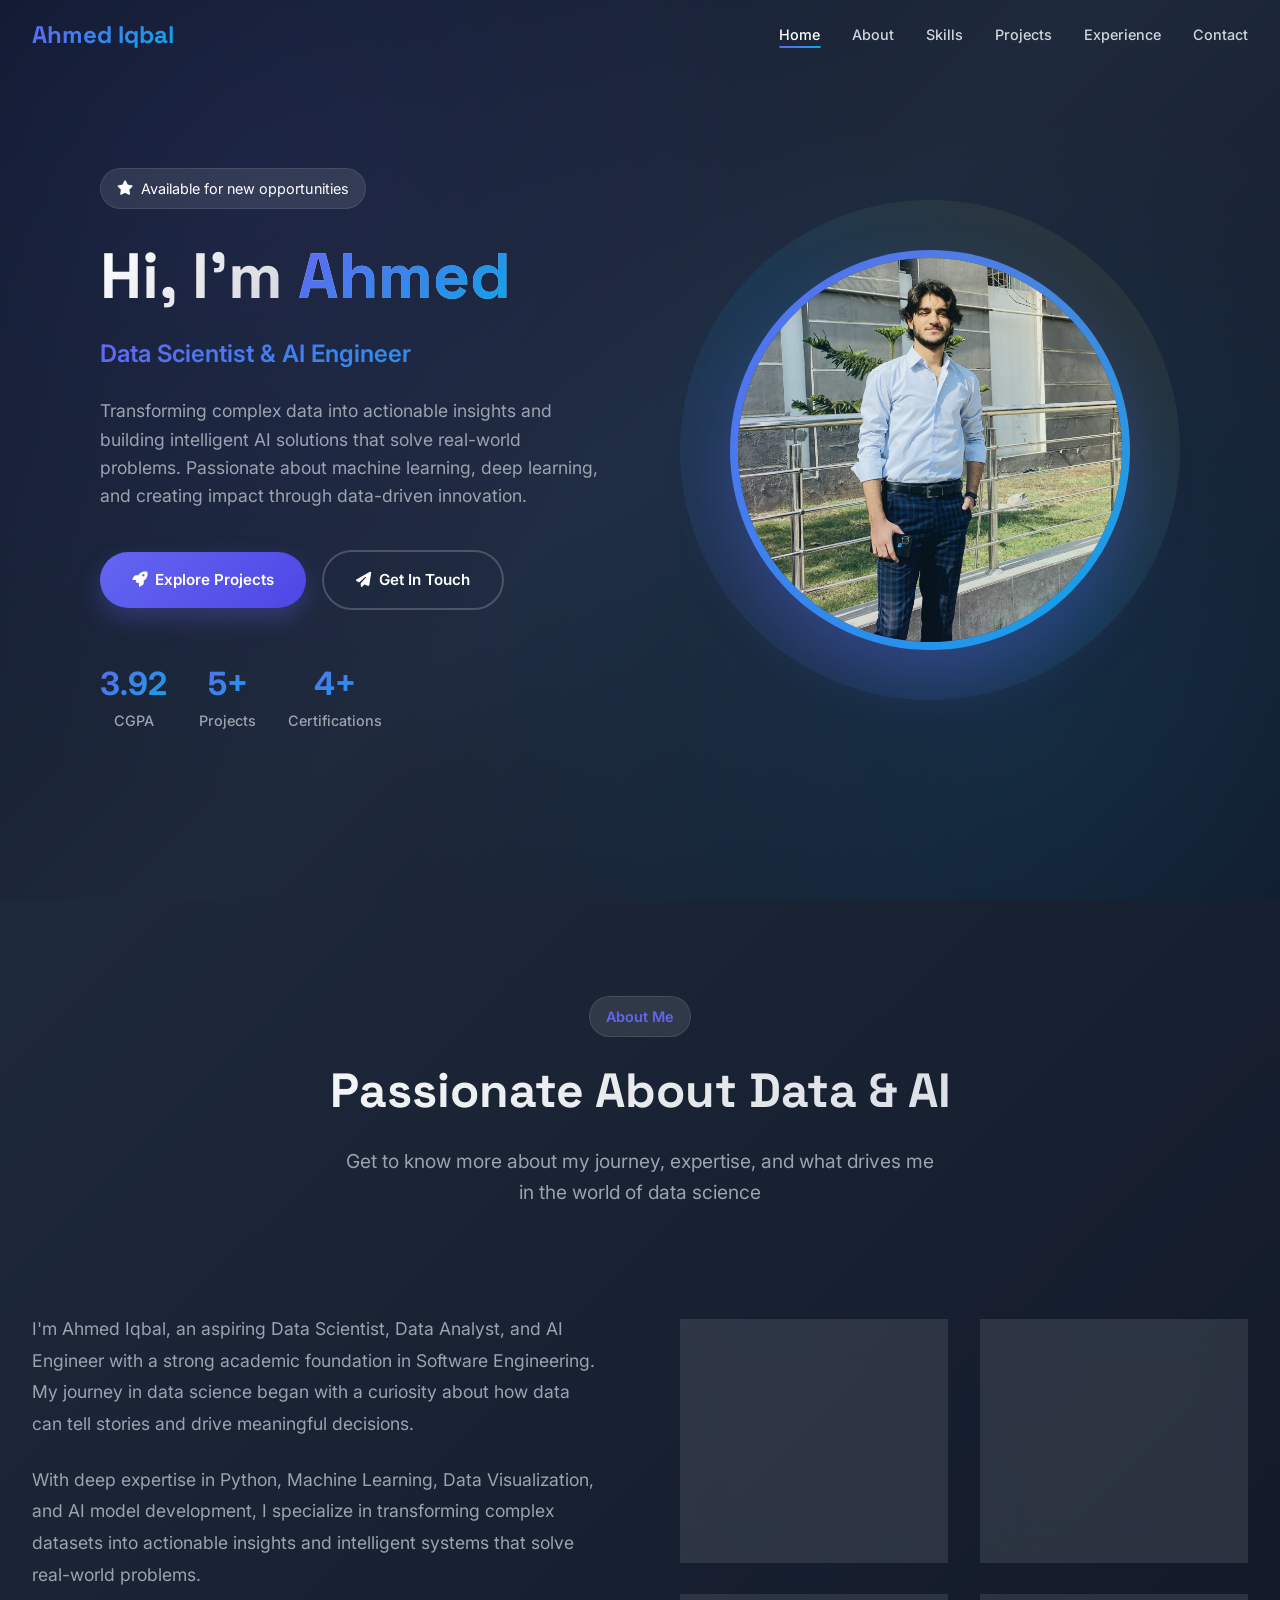
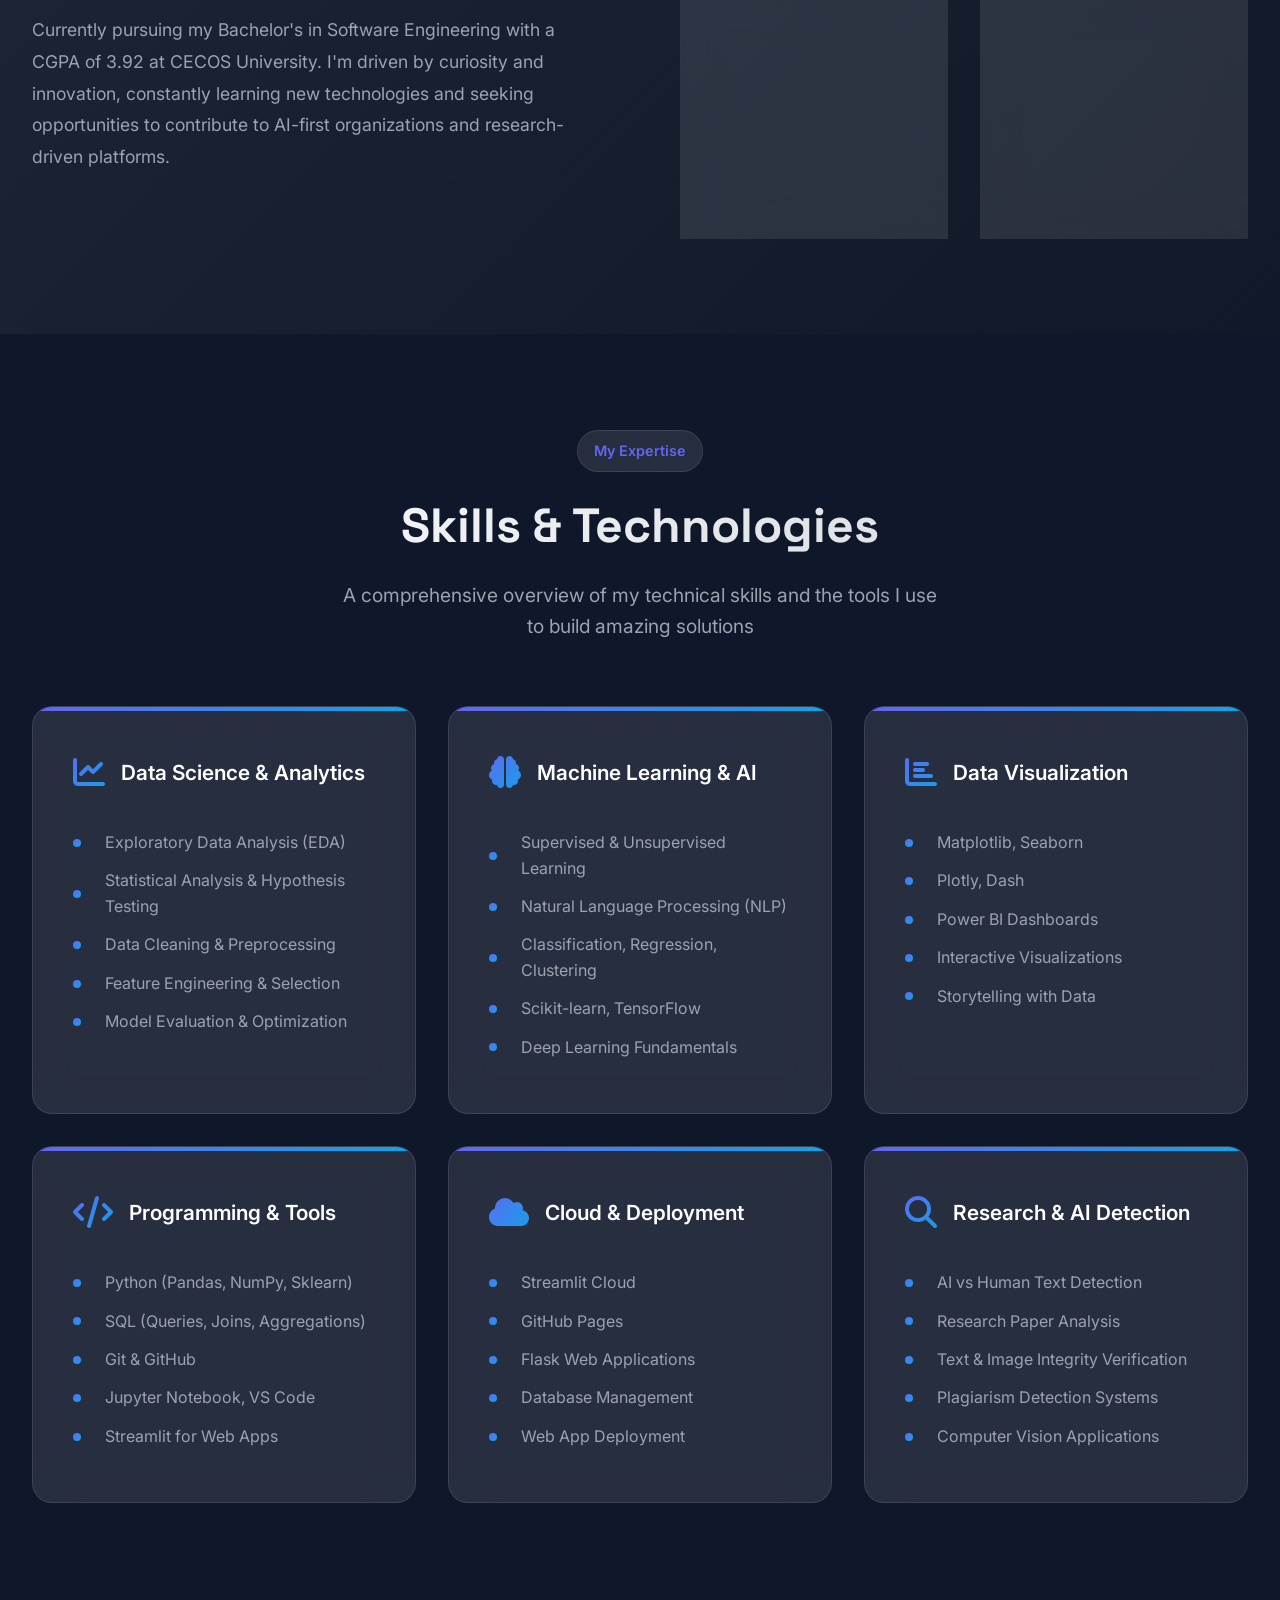
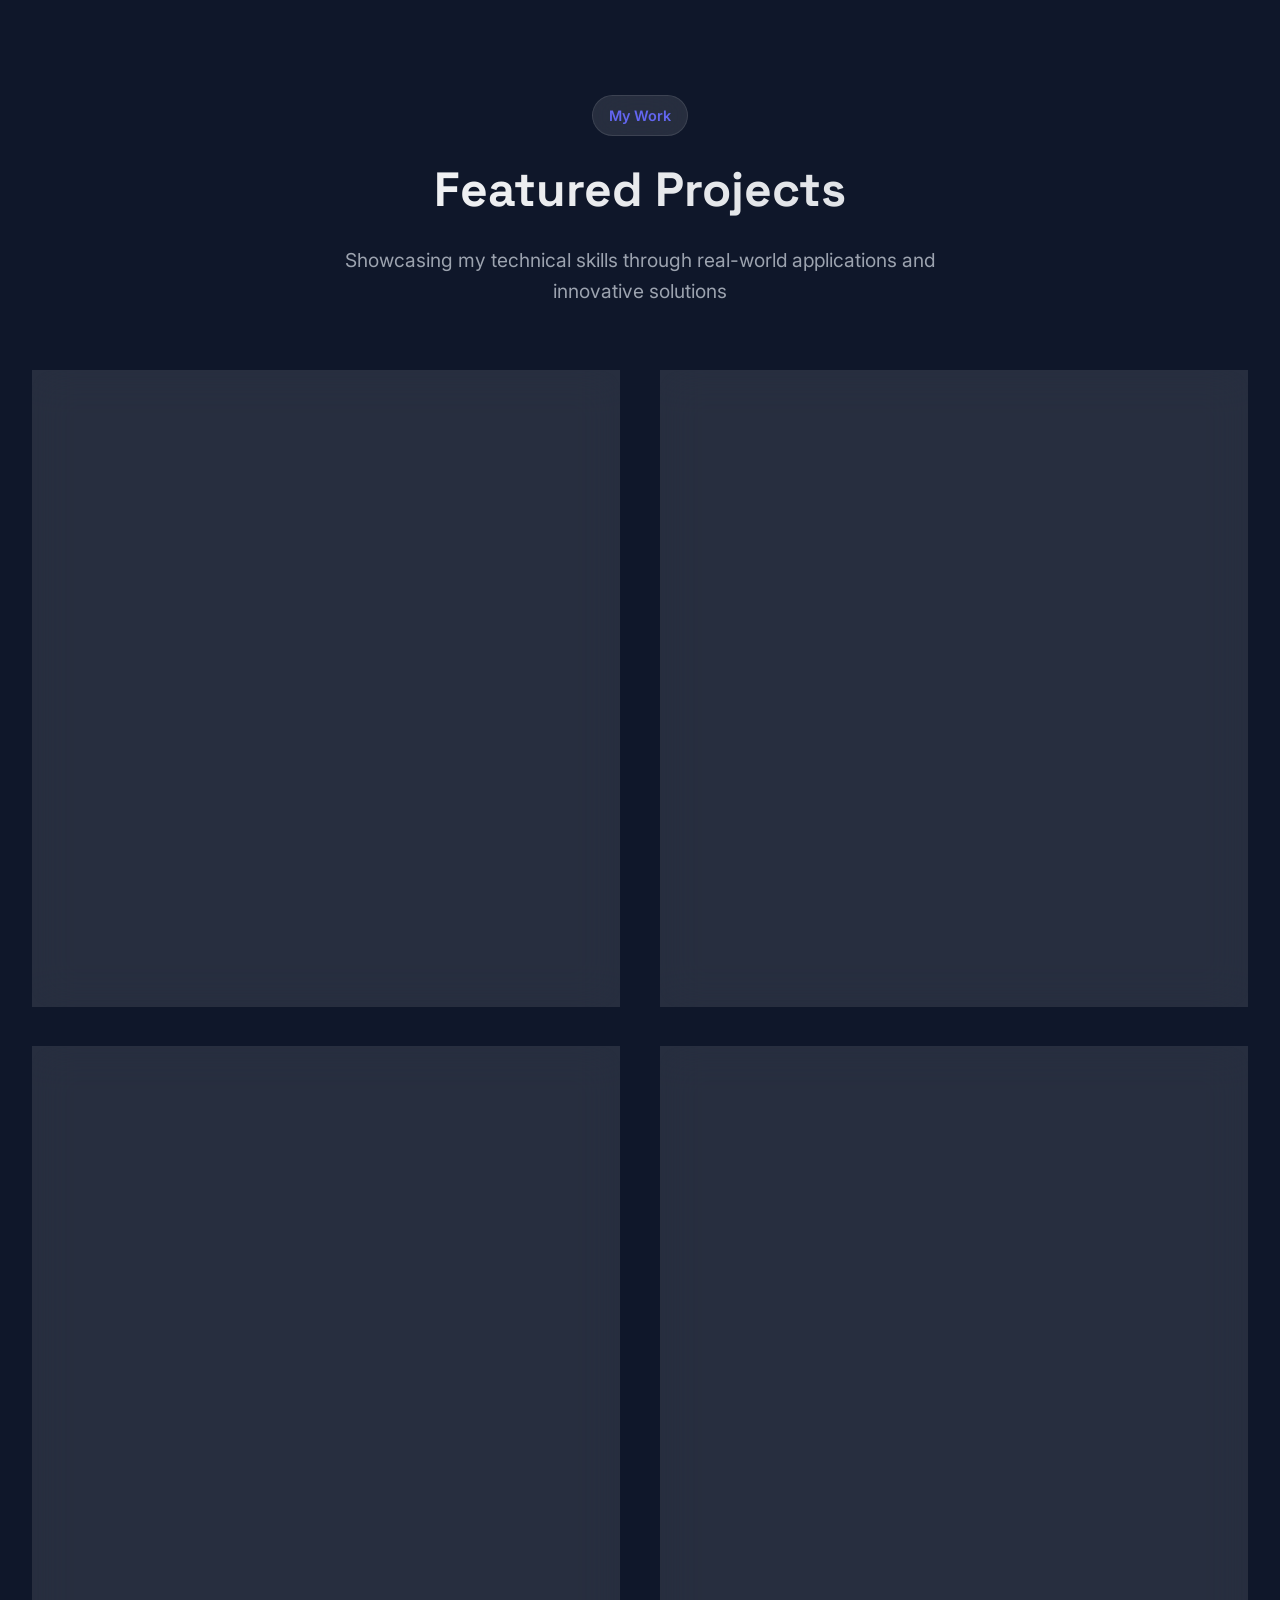
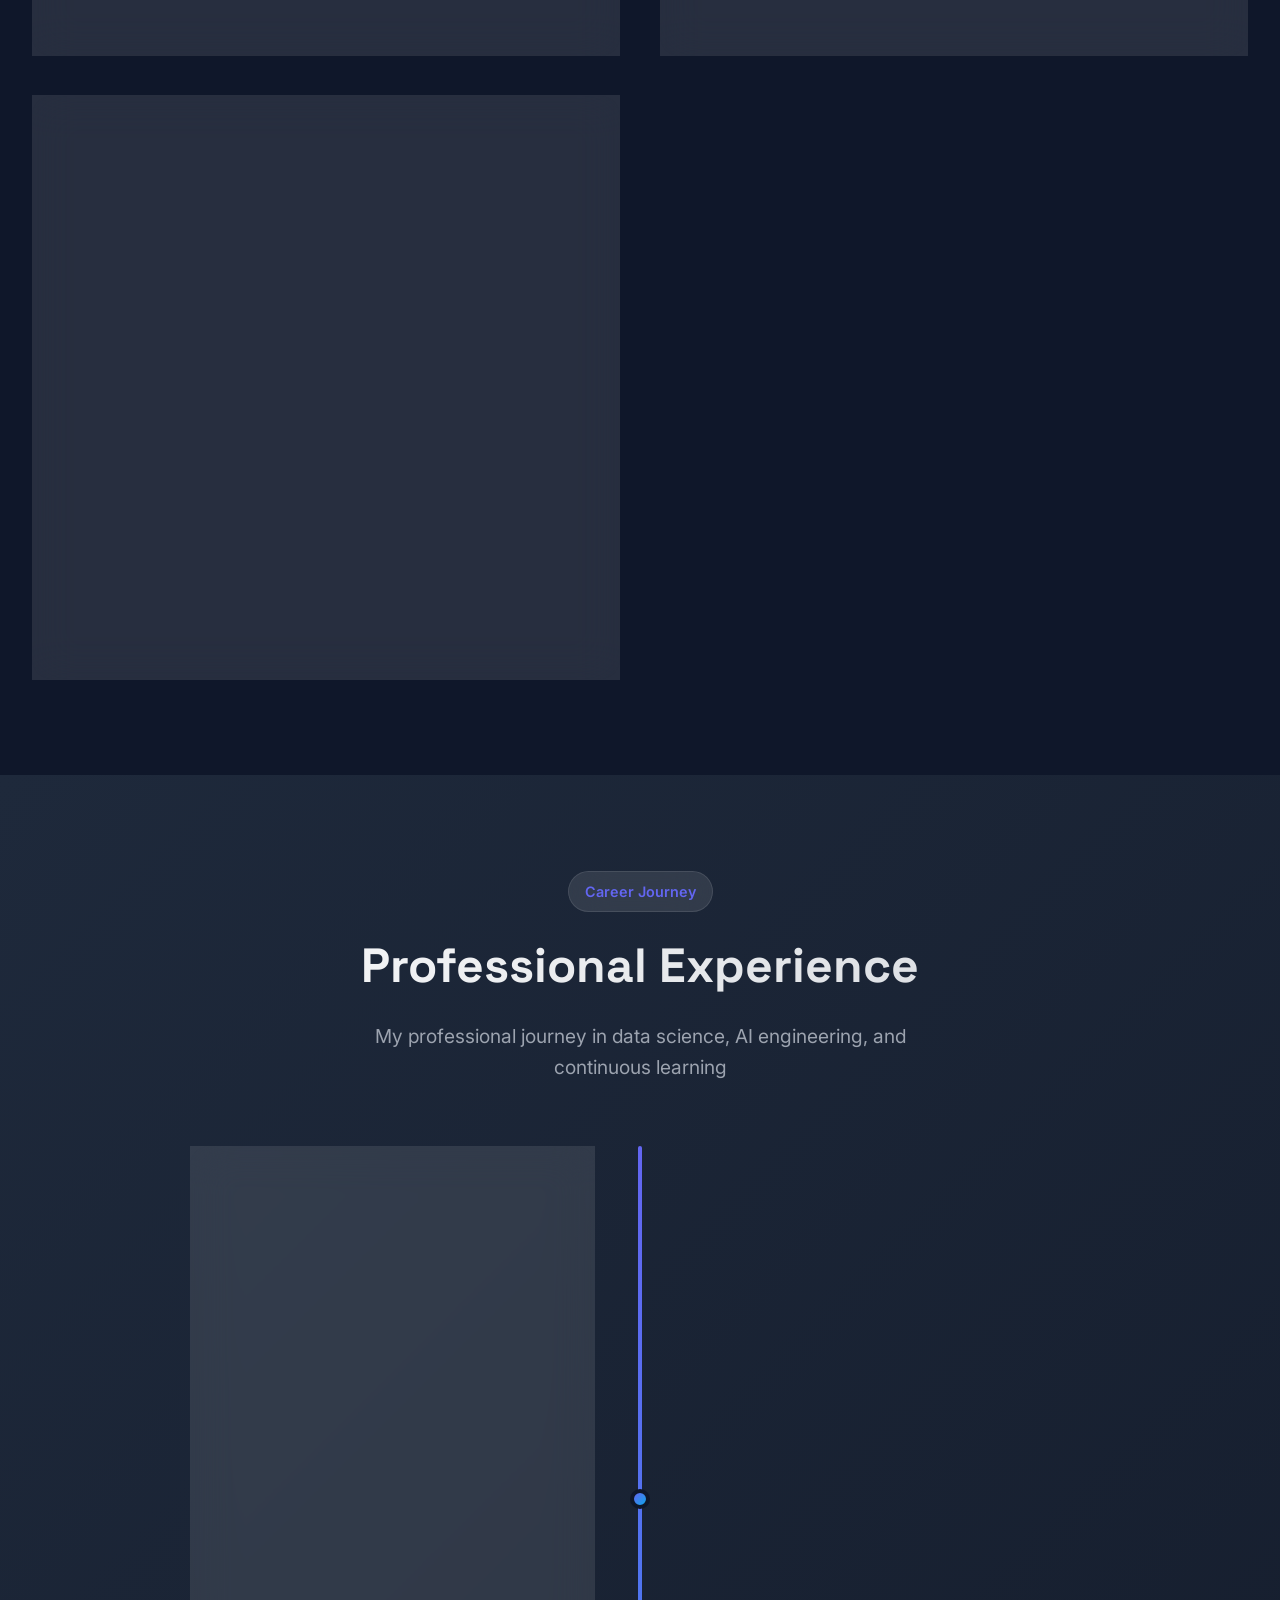
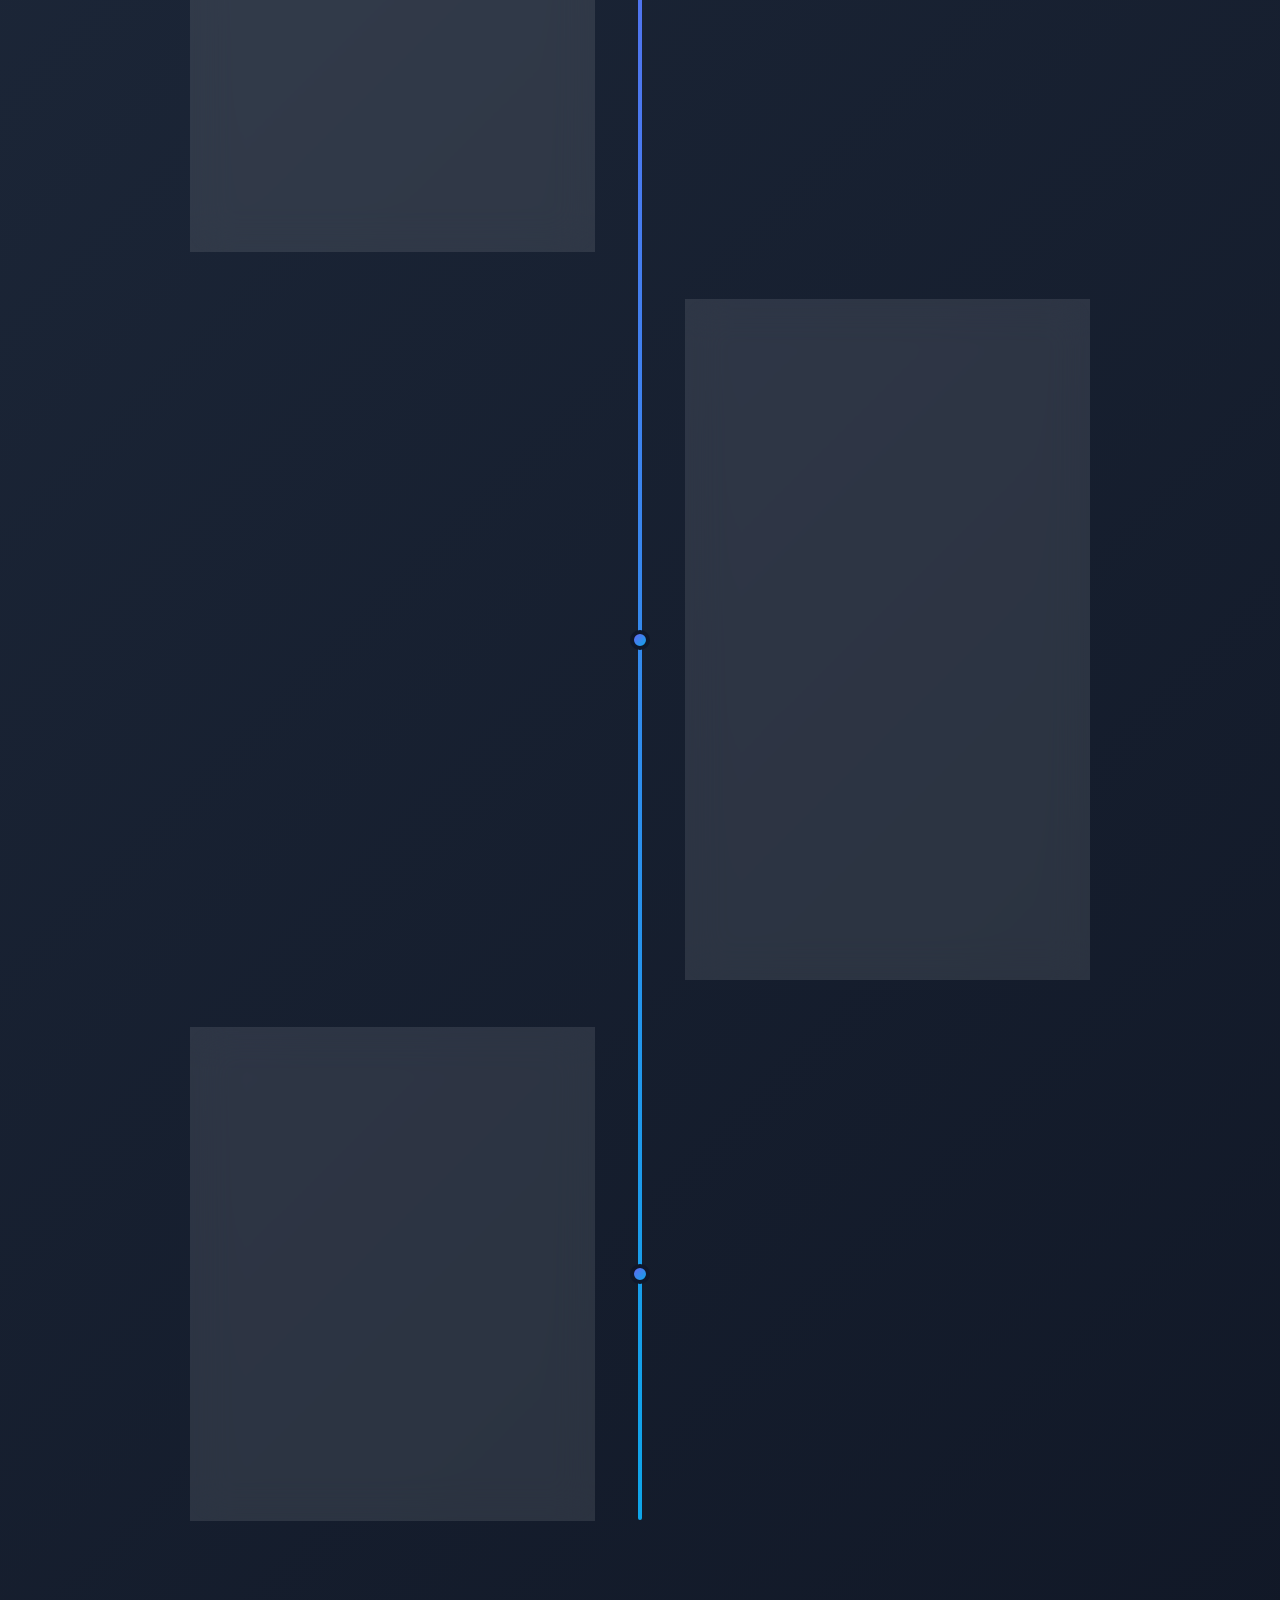
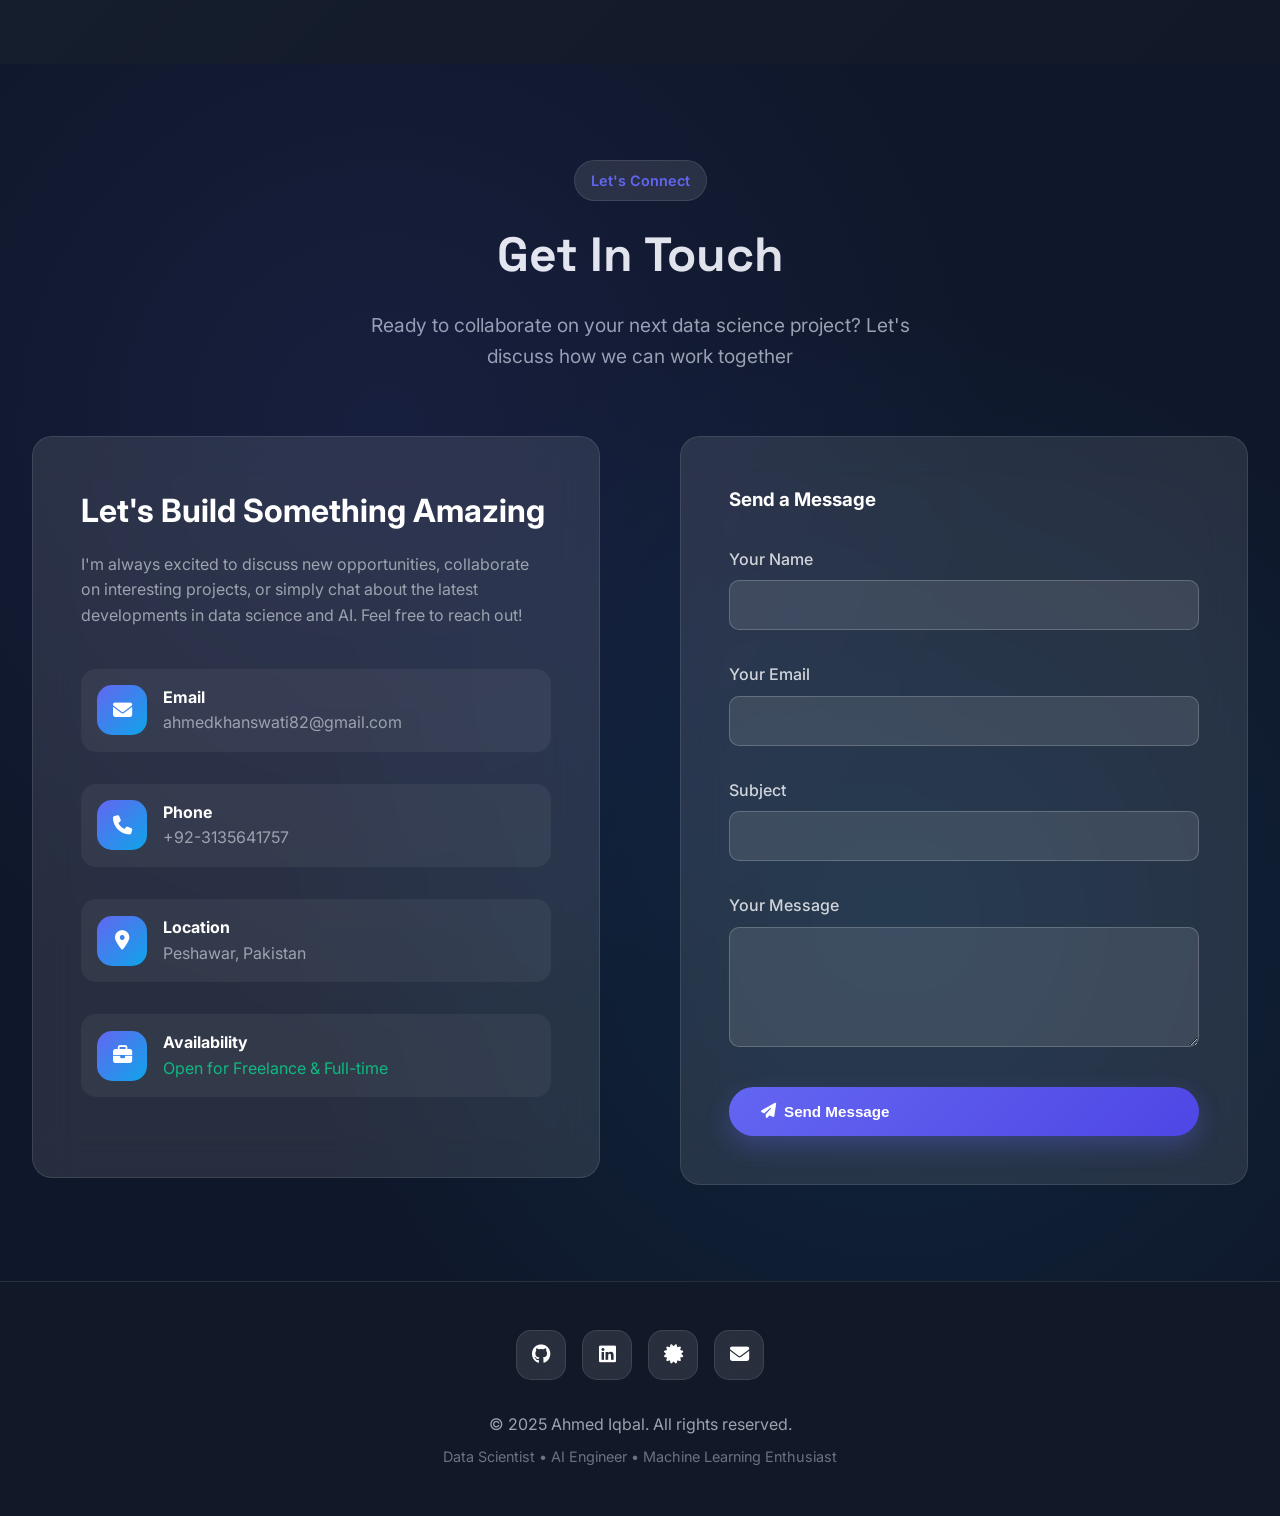
==== index.html @ 8e96cae1 "Update index.html" ====
<!DOCTYPE html>
<html lang="en">
<head>
    <meta charset="UTF-8">
    <meta name="viewport" content="width=device-width, initial-scale=1.0">
    <title>Ahmed Iqbal - Data Scientist & AI Engineer</title>
    <link href="https://cdnjs.cloudflare.com/ajax/libs/font-awesome/6.4.0/css/all.min.css" rel="stylesheet">
    <link href="https://fonts.googleapis.com/css2?family=Inter:wght@300;400;500;600;700;800&family=Space+Grotesk:wght@400;500;600;700&display=swap" rel="stylesheet">
    <style>
        :root {
            --primary: #6366f1;
            --primary-dark: #4f46e5;
            --secondary: #0ea5e9;
            --accent: #f59e0b;
            --success: #10b981;
            --dark: #0f172a;
            --dark-light: #1e293b;
            --gray-900: #111827;
            --gray-800: #1f2937;
            --gray-700: #374151;
            --gray-600: #4b5563;
            --gray-500: #6b7280;
            --gray-400: #9ca3af;
            --gray-300: #d1d5db;
            --gray-100: #f3f4f6;
            --white: #ffffff;
            --glass: rgba(255, 255, 255, 0.1);
            --glass-dark: rgba(15, 23, 42, 0.8);
        }

        * {
            margin: 0;
            padding: 0;
            box-sizing: border-box;
        }

        body {
            font-family: 'Inter', sans-serif;
            background: var(--dark);
            color: var(--white);
            line-height: 1.6;
            overflow-x: hidden;
        }

        /* Glassmorphism Utilities */
        .glass {
            background: var(--glass);
            backdrop-filter: blur(20px);
            border: 1px solid rgba(255, 255, 255, 0.1);
        }

        .glass-dark {
            background: var(--glass-dark);
            backdrop-filter: blur(20px);
            border: 1px solid rgba(255, 255, 255, 0.1);
        }

        /* Navigation */
        .navbar {
            position: fixed;
            top: 0;
            width: 100%;
            z-index: 1000;
            padding: 1rem 0;
            transition: all 0.3s cubic-bezier(0.4, 0, 0.2, 1);
        }

        .navbar.scrolled {
            background: var(--glass-dark);
            backdrop-filter: blur(20px);
            border-bottom: 1px solid rgba(255, 255, 255, 0.1);
        }

        .nav-container {
            max-width: 1400px;
            margin: 0 auto;
            padding: 0 2rem;
            display: flex;
            justify-content: space-between;
            align-items: center;
        }

        .logo {
            font-family: 'Space Grotesk', sans-serif;
            font-size: 1.5rem;
            font-weight: 700;
            background: linear-gradient(135deg, var(--primary) 0%, var(--secondary) 100%);
            -webkit-background-clip: text;
            -webkit-text-fill-color: transparent;
            background-clip: text;
        }

        .nav-menu {
            display: flex;
            list-style: none;
            gap: 2rem;
        }

        .nav-link {
            text-decoration: none;
            color: var(--gray-300);
            font-weight: 500;
            font-size: 0.9rem;
            position: relative;
            transition: all 0.3s ease;
        }

        .nav-link:hover, .nav-link.active {
            color: var(--white);
        }

        .nav-link::after {
            content: '';
            position: absolute;
            bottom: -5px;
            left: 50%;
            width: 0;
            height: 2px;
            background: linear-gradient(90deg, var(--primary), var(--secondary));
            transition: all 0.3s ease;
            transform: translateX(-50%);
        }

        .nav-link:hover::after, .nav-link.active::after {
            width: 100%;
        }

        .menu-toggle {
            display: none;
            flex-direction: column;
            cursor: pointer;
        }

        .menu-toggle span {
            width: 25px;
            height: 2px;
            background: var(--white);
            margin: 3px 0;
            transition: 0.3s;
        }

        /* Hero Section */
        .hero {
            min-height: 100vh;
            display: flex;
            align-items: center;
            position: relative;
            background: linear-gradient(135deg, var(--dark) 0%, var(--dark-light) 50%, var(--gray-900) 100%);
            overflow: hidden;
        }

        .hero::before {
            content: '';
            position: absolute;
            top: 0;
            left: 0;
            right: 0;
            bottom: 0;
            background: 
                radial-gradient(circle at 20% 20%, rgba(99, 102, 241, 0.1) 0%, transparent 50%),
                radial-gradient(circle at 80% 80%, rgba(14, 165, 233, 0.1) 0%, transparent 50%);
        }

        .hero-particles {
            position: absolute;
            width: 100%;
            height: 100%;
            overflow: hidden;
        }

        .particle {
            position: absolute;
            background: var(--primary);
            border-radius: 50%;
            opacity: 0.1;
            animation: float 6s ease-in-out infinite;
        }

        @keyframes float {
            0%, 100% { transform: translateY(0px) rotate(0deg); }
            50% { transform: translateY(-20px) rotate(180deg); }
        }

        .hero-container {
            max-width: 1400px;
            margin: 0 auto;
            padding: 0 2rem;
            display: grid;
            grid-template-columns: 1fr 1fr;
            gap: 5rem;
            align-items: center;
            position: relative;
            z-index: 2;
        }

        .hero-content {
            max-width: 600px;
        }

        .hero-badge {
            display: inline-flex;
            align-items: center;
            gap: 0.5rem;
            background: var(--glass);
            backdrop-filter: blur(20px);
            border: 1px solid rgba(255, 255, 255, 0.1);
            padding: 0.5rem 1rem;
            border-radius: 50px;
            font-size: 0.9rem;
            margin-bottom: 2rem;
            animation: pulse 2s infinite;
        }

        @keyframes pulse {
            0%, 100% { transform: scale(1); }
            50% { transform: scale(1.05); }
        }

        .hero-content h1 {
            font-family: 'Space Grotesk', sans-serif;
            font-size: 4rem;
            font-weight: 800;
            line-height: 1.1;
            margin-bottom: 1.5rem;
            background: linear-gradient(135deg, var(--white) 0%, var(--gray-400) 100%);
            -webkit-background-clip: text;
            -webkit-text-fill-color: transparent;
            background-clip: text;
        }

        .hero-subtitle {
            font-size: 1.5rem;
            font-weight: 600;
            background: linear-gradient(135deg, var(--primary) 0%, var(--secondary) 100%);
            -webkit-background-clip: text;
            -webkit-text-fill-color: transparent;
            background-clip: text;
            margin-bottom: 1.5rem;
        }

        .hero-description {
            font-size: 1.1rem;
            color: var(--gray-400);
            margin-bottom: 2.5rem;
            max-width: 500px;
        }

        .hero-buttons {
            display: flex;
            gap: 1rem;
            align-items: center;
            margin-bottom: 3rem;
        }

        .btn {
            padding: 1rem 2rem;
            border: none;
            border-radius: 50px;
            font-weight: 600;
            text-decoration: none;
            display: inline-flex;
            align-items: center;
            gap: 0.5rem;
            transition: all 0.3s cubic-bezier(0.4, 0, 0.2, 1);
            cursor: pointer;
            font-size: 0.95rem;
            position: relative;
            overflow: hidden;
        }

        .btn-primary {
            background: linear-gradient(135deg, var(--primary) 0%, var(--primary-dark) 100%);
            color: var(--white);
            box-shadow: 0 10px 25px rgba(99, 102, 241, 0.3);
        }

        .btn-primary:hover {
            transform: translateY(-2px);
            box-shadow: 0 15px 35px rgba(99, 102, 241, 0.4);
        }

        .btn-outline {
            background: transparent;
            color: var(--white);
            border: 2px solid rgba(255, 255, 255, 0.2);
            backdrop-filter: blur(20px);
        }

        .btn-outline:hover {
            background: rgba(255, 255, 255, 0.1);
            border-color: rgba(255, 255, 255, 0.3);
            transform: translateY(-2px);
        }

        .hero-stats {
            display: flex;
            gap: 2rem;
        }

        .stat {
            text-align: center;
        }

        .stat-number {
            font-size: 2rem;
            font-weight: 700;
            background: linear-gradient(135deg, var(--primary) 0%, var(--secondary) 100%);
            -webkit-background-clip: text;
            -webkit-text-fill-color: transparent;
            background-clip: text;
        }

        .stat-label {
            font-size: 0.9rem;
            color: var(--gray-400);
            font-weight: 500;
        }

        .hero-image {
            position: relative;
            display: flex;
            justify-content: center;
            align-items: center;
        }

        .hero-avatar {
            position: relative;
            z-index: 2;
        }

        .avatar-container {
            width: 400px;
            height: 400px;
            position: relative;
            background: linear-gradient(135deg, var(--primary) 0%, var(--secondary) 100%);
            border-radius: 50%;
            padding: 8px;
            box-shadow: 0 30px 60px rgba(99, 102, 241, 0.3);
            animation: avatarFloat 6s ease-in-out infinite;
        }

        @keyframes avatarFloat {
            0%, 100% { transform: translateY(0px); }
            50% { transform: translateY(-10px); }
        }

        .avatar-img {
            width: 100%;
            height: 100%;
            border-radius: 50%;
            object-fit: cover;
            object-position: center top;
            background: var(--gray-800);
            display: flex;
            align-items: center;
            justify-content: center;
        }

        .avatar-bg {
            position: absolute;
            top: -50px;
            left: -50px;
            right: -50px;
            bottom: -50px;
            background: linear-gradient(45deg, var(--primary), var(--secondary), var(--accent));
            border-radius: 50%;
            opacity: 0.1;
            animation: rotate 20s linear infinite;
            z-index: 1;
        }

        @keyframes rotate {
            from { transform: rotate(0deg); }
            to { transform: rotate(360deg); }
        }

        /* Section Styles */
        section {
            padding: 6rem 0;
            position: relative;
        }

        .container {
            max-width: 1400px;
            margin: 0 auto;
            padding: 0 2rem;
        }

        .section-header {
            text-align: center;
            margin-bottom: 4rem;
        }

        .section-badge {
            display: inline-block;
            background: var(--glass);
            backdrop-filter: blur(20px);
            border: 1px solid rgba(255, 255, 255, 0.1);
            padding: 0.5rem 1rem;
            border-radius: 50px;
            font-size: 0.9rem;
            color: var(--primary);
            font-weight: 600;
            margin-bottom: 1rem;
        }

        .section-title {
            font-family: 'Space Grotesk', sans-serif;
            font-size: 3rem;
            font-weight: 700;
            margin-bottom: 1rem;
            background: linear-gradient(135deg, var(--white) 0%, var(--gray-300) 100%);
            -webkit-background-clip: text;
            -webkit-text-fill-color: transparent;
            background-clip: text;
        }

        .section-subtitle {
            font-size: 1.2rem;
            color: var(--gray-400);
            max-width: 600px;
            margin: 0 auto;
        }

        /* About Section */
        .about {
            background: linear-gradient(135deg, var(--dark-light) 0%, var(--gray-900) 100%);
        }

        .about-grid {
            display: grid;
            grid-template-columns: 1fr 1fr;
            gap: 5rem;
            align-items: center;
        }

        .about-content p {
            font-size: 1.1rem;
            color: var(--gray-400);
            margin-bottom: 1.5rem;
            line-height: 1.8;
        }

        .about-highlights {
            display: grid;
            grid-template-columns: repeat(2, 1fr);
            gap: 2rem;
            margin-top: 3rem;
        }

        .highlight-card {
            background: var(--glass);
            backdrop-filter: blur(20px);
            border: 1px solid rgba(255, 255, 255, 0.1);
            padding: 2rem;
            border-radius: 20px;
            text-align: center;
            transition: all 0.3s ease;
        }

        .highlight-card:hover {
            transform: translateY(-5px);
            background: rgba(255, 255, 255, 0.15);
        }

        .highlight-icon {
            font-size: 2.5rem;
            background: linear-gradient(135deg, var(--primary) 0%, var(--secondary) 100%);
            -webkit-background-clip: text;
            -webkit-text-fill-color: transparent;
            background-clip: text;
            margin-bottom: 1rem;
        }

        .highlight-number {
            font-size: 2.5rem;
            font-weight: 800;
            color: var(--white);
            margin-bottom: 0.5rem;
        }

        .highlight-label {
            color: var(--gray-400);
            font-weight: 500;
        }

        /* Skills Section */
        .skills-grid {
            display: grid;
            grid-template-columns: repeat(auto-fit, minmax(350px, 1fr));
            gap: 2rem;
        }

        .skill-card {
            background: var(--glass);
            backdrop-filter: blur(20px);
            border: 1px solid rgba(255, 255, 255, 0.1);
            padding: 2.5rem;
            border-radius: 20px;
            transition: all 0.3s ease;
            position: relative;
            overflow: hidden;
        }

        .skill-card::before {
            content: '';
            position: absolute;
            top: 0;
            left: 0;
            width: 100%;
            height: 4px;
            background: linear-gradient(90deg, var(--primary), var(--secondary));
        }

        .skill-card:hover {
            transform: translateY(-5px);
            background: rgba(255, 255, 255, 0.15);
        }

        .skill-header {
            display: flex;
            align-items: center;
            gap: 1rem;
            margin-bottom: 2rem;
        }

        .skill-icon {
            font-size: 2rem;
            background: linear-gradient(135deg, var(--primary) 0%, var(--secondary) 100%);
            -webkit-background-clip: text;
            -webkit-text-fill-color: transparent;
            background-clip: text;
        }

        .skill-title {
            font-size: 1.3rem;
            font-weight: 600;
            color: var(--white);
        }

        .skill-list {
            list-style: none;
        }

        .skill-list li {
            color: var(--gray-400);
            margin-bottom: 0.8rem;
            position: relative;
            padding-left: 2rem;
            transition: all 0.2s ease;
        }

        .skill-list li::before {
            content: '';
            position: absolute;
            left: 0;
            top: 50%;
            transform: translateY(-50%);
            width: 8px;
            height: 8px;
            background: linear-gradient(135deg, var(--primary), var(--secondary));
            border-radius: 50%;
        }

        .skill-list li:hover {
            color: var(--white);
            padding-left: 2.5rem;
        }

        /* Projects Section */
        .projects {
            background: var(--dark);
        }

        .projects-grid {
            display: grid;
            grid-template-columns: repeat(auto-fit, minmax(400px, 1fr));
            gap: 2.5rem;
        }

        .project-card {
            background: var(--glass);
            backdrop-filter: blur(20px);
            border: 1px solid rgba(255, 255, 255, 0.1);
            border-radius: 20px;
            overflow: hidden;
            transition: all 0.3s cubic-bezier(0.4, 0, 0.2, 1);
            position: relative;
        }

        .project-card:hover {
            transform: translateY(-10px) scale(1.02);
            box-shadow: 0 25px 50px rgba(0, 0, 0, 0.3);
        }

        .project-image {
            height: 250px;
            background: linear-gradient(135deg, var(--primary), var(--secondary));
            display: flex;
            align-items: center;
            justify-content: center;
            position: relative;
            overflow: hidden;
        }

        .project-image img {
            width: 100%;
            height: 100%;
            object-fit: cover;
            transition: all 0.3s ease;
        }

        .project-card:hover .project-image img {
            transform: scale(1.1);
        }

        .project-image i {
            font-size: 4rem;
            color: var(--white);
            opacity: 0.8;
        }

        .project-content {
            padding: 2.5rem;
        }

        .project-title {
            font-size: 1.4rem;
            font-weight: 600;
            color: var(--white);
            margin-bottom: 1rem;
        }

        .project-description {
            color: var(--gray-400);
            margin-bottom: 2rem;
            line-height: 1.6;
        }

        .project-tech {
            display: flex;
            flex-wrap: wrap;
            gap: 0.5rem;
            margin-bottom: 2rem;
        }

        .tech-tag {
            background: linear-gradient(135deg, var(--primary), var(--secondary));
            color: var(--white);
            padding: 0.4rem 0.8rem;
            border-radius: 20px;
            font-size: 0.8rem;
            font-weight: 500;
        }

        .project-links {
            display: flex;
            gap: 1rem;
        }

        .project-link {
            padding: 0.8rem 1.5rem;
            border: 2px solid rgba(255, 255, 255, 0.2);
            border-radius: 50px;
            text-decoration: none;
            color: var(--white);
            font-weight: 500;
            font-size: 0.9rem;
            transition: all 0.3s ease;
            display: flex;
            align-items: center;
            gap: 0.5rem;
        }

        .project-link:hover {
            background: var(--primary);
            border-color: var(--primary);
            transform: translateY(-2px);
        }

        /* Experience Section */
        .experience {
            background: linear-gradient(135deg, var(--dark-light) 0%, var(--gray-900) 100%);
        }

        .timeline {
            position: relative;
            max-width: 900px;
            margin: 0 auto;
        }

        .timeline::before {
            content: '';
            position: absolute;
            width: 4px;
            background: linear-gradient(to bottom, var(--primary), var(--secondary));
            top: 0;
            bottom: 0;
            left: 50%;
            transform: translateX(-50%);
            border-radius: 2px;
        }

        .timeline-item {
            margin-bottom: 3rem;
            position: relative;
        }

        .timeline-item:nth-child(odd) .timeline-content {
            margin-right: 55%;
        }

        .timeline-item:nth-child(even) .timeline-content {
            margin-left: 55%;
        }

        .timeline-content {
            background: var(--glass);
            backdrop-filter: blur(20px);
            border: 1px solid rgba(255, 255, 255, 0.1);
            padding: 2.5rem;
            border-radius: 20px;
            position: relative;
            transition: all 0.3s ease;
        }

        .timeline-content:hover {
            transform: translateY(-5px);
            background: rgba(255, 255, 255, 0.15);
        }

        .timeline-dot {
            position: absolute;
            width: 20px;
            height: 20px;
            background: linear-gradient(135deg, var(--primary), var(--secondary));
            border-radius: 50%;
            top: 50%;
            left: 50%;
            transform: translate(-50%, -50%);
            border: 4px solid var(--dark);
            z-index: 2;
        }

        .timeline-date {
            color: var(--primary);
            font-weight: 600;
            font-size: 0.9rem;
            margin-bottom: 0.5rem;
        }

        .timeline-title {
            font-size: 1.3rem;
            font-weight: 600;
            color: var(--white);
            margin-bottom: 0.5rem;
        }

        .timeline-company {
            color: var(--gray-400);
            font-weight: 500;
            margin-bottom: 1rem;
        }

        .timeline-description {
            color: var(--gray-400);
            line-height: 1.6;
            margin-bottom: 1rem;
        }

        .timeline-skills {
            display: flex;
            flex-wrap: wrap;
            gap: 0.5rem;
        }

        .timeline-skill {
            background: rgba(99, 102, 241, 0.2);
            color: var(--primary);
            padding: 0.3rem 0.8rem;
            border-radius: 15px;
            font-size: 0.8rem;
            font-weight: 500;
        }

        /* Contact Section */
        .contact {
            background: var(--dark);
            position: relative;
            overflow: hidden;
        }

        .contact::before {
            content: '';
            position: absolute;
            top: 0;
            left: 0;
            right: 0;
            bottom: 0;
            background: 
                radial-gradient(circle at 30% 30%, rgba(99, 102, 241, 0.1) 0%, transparent 50%),
                radial-gradient(circle at 70% 70%, rgba(14, 165, 233, 0.1) 0%, transparent 50%);
        }

        .contact-grid {
            display: grid;
            grid-template-columns: 1fr 1fr;
            gap: 5rem;
            align-items: start;
            position: relative;
            z-index: 2;
        }

        .contact-info {
            background: var(--glass);
            backdrop-filter: blur(20px);
            border: 1px solid rgba(255, 255, 255, 0.1);
            padding: 3rem;
            border-radius: 20px;
        }

        .contact-title {
            font-size: 2rem;
            font-weight: 700;
            color: var(--white);
            margin-bottom: 1rem;
        }

        .contact-subtitle {
            color: var(--gray-400);
            margin-bottom: 2.5rem;
            line-height: 1.6;
        }

        .contact-item {
            display: flex;
            align-items: center;
            gap: 1rem;
            margin-bottom: 2rem;
            padding: 1rem;
            background: rgba(255, 255, 255, 0.05);
            border-radius: 15px;
            transition: all 0.3s ease;
        }

        .contact-item:hover {
            background: rgba(255, 255, 255, 0.1);
            transform: translateX(5px);
        }

        .contact-icon {
            width: 50px;
            height: 50px;
            background: linear-gradient(135deg, var(--primary), var(--secondary));
            border-radius: 15px;
            display: flex;
            align-items: center;
            justify-content: center;
            font-size: 1.2rem;
            color: var(--white);
        }

        .contact-form {
            background: var(--glass);
            backdrop-filter: blur(20px);
            border: 1px solid rgba(255, 255, 255, 0.1);
            padding: 3rem;
            border-radius: 20px;
        }

        .form-group {
            margin-bottom: 2rem;
        }

        .form-group label {
            display: block;
            color: var(--gray-300);
            margin-bottom: 0.5rem;
            font-weight: 500;
        }

        .form-group input,
        .form-group textarea {
            width: 100%;
            padding: 1rem;
            background: rgba(255, 255, 255, 0.1);
            border: 1px solid rgba(255, 255, 255, 0.2);
            border-radius: 10px;
            color: var(--white);
            font-family: inherit;
            transition: all 0.3s ease;
        }

        .form-group input:focus,
        .form-group textarea:focus {
            outline: none;
            border-color: var(--primary);
            background: rgba(255, 255, 255, 0.15);
        }

        .form-group textarea {
            height: 120px;
            resize: vertical;
        }

        /* Footer */
        footer {
            background: var(--gray-900);
            padding: 3rem 0;
            text-align: center;
            border-top: 1px solid rgba(255, 255, 255, 0.1);
        }

        .social-links {
            display: flex;
            justify-content: center;
            gap: 1rem;
            margin-bottom: 2rem;
        }

        .social-link {
            width: 50px;
            height: 50px;
            background: var(--glass);
            backdrop-filter: blur(20px);
            border: 1px solid rgba(255, 255, 255, 0.1);
            border-radius: 15px;
            display: flex;
            align-items: center;
            justify-content: center;
            color: var(--white);
            text-decoration: none;
            font-size: 1.2rem;
            transition: all 0.3s ease;
        }

        .social-link:hover {
            background: var(--primary);
            transform: translateY(-3px);
        }

        /* Animations */
        .fade-up {
            opacity: 0;
            transform: translateY(30px);
            transition: all 0.6s cubic-bezier(0.4, 0, 0.2, 1);
        }

        .fade-up.visible {
            opacity: 1;
            transform: translateY(0);
        }

        /* ===================== */
/* Enhanced Mobile Styles */
/* ===================== */

@media (max-width: 768px) {
  /* Base Layout Adjustments */
  body {
    font-size: 15px;
  }
  
  .container {
    padding: 0 1.5rem;
  }
  
  section {
    padding: 4rem 0;
  }

  /* Improved Navigation */
  .navbar {
    padding: 0.8rem 0;
    height: 70px;
  }
  
  .nav-menu {
    position: fixed;
    top: 70px;
    left: 0;
    right: 0;
    height: calc(100vh - 70px);
    background: var(--glass-dark);
    flex-direction: column;
    padding: 2rem;
    transform: translateX(-100%);
    transition: transform 0.3s ease;
    z-index: 998;
    overflow-y: auto;
  }
  
  .nav-menu.active {
    transform: translateX(0);
  }
  
  .nav-menu li {
    margin: 1rem 0;
  }
  
  .nav-link {
    font-size: 1.1rem;
    padding: 0.8rem 0;
    display: block;
  }

  /* Hero Section */
  .hero {
    padding-top: 70px;
    min-height: auto;
    padding-bottom: 3rem;
  }
  
  .hero-container {
    grid-template-columns: 1fr;
    gap: 3rem;
    text-align: center;
  }
  
  .hero-content h1 {
    font-size: 2.5rem;
    line-height: 1.2;
  }
  
  .hero-subtitle {
    font-size: 1.3rem;
  }
  
  .hero-description {
    font-size: 1rem;
    margin: 0 auto 2rem;
  }
  
  .hero-buttons {
    flex-direction: column;
    gap: 1rem;
  }
  
  .btn {
    width: 100%;
    justify-content: center;
  }
  
  .avatar-container {
    width: 280px;
    height: 280px;
    margin: 0 auto;
  }
  
  .hero-stats {
    justify-content: center;
    gap: 1.5rem;
    flex-wrap: wrap;
  }

  /* Section Headers */
  .section-header {
    margin-bottom: 3rem;
  }
  
  .section-title {
    font-size: 2rem;
    line-height: 1.2;
  }
  
  .section-subtitle {
    font-size: 1rem;
  }

  /* About Section */
  .about-grid {
    grid-template-columns: 1fr;
    gap: 3rem;
  }
  
  .about-highlights {
    grid-template-columns: 1fr;
    gap: 1.5rem;
  }

  /* Skills Section */
  .skills-grid {
    grid-template-columns: 1fr;
  }
  
  .skill-card {
    padding: 1.5rem;
  }

  /* Projects Section */
  .projects-grid {
    grid-template-columns: 1fr;
  }
  
  .project-card {
    max-width: 100%;
  }
  
  .project-image {
    height: 200px;
  }
  
  .project-content {
    padding: 1.5rem;
  }
  
  .project-links {
    flex-direction: column;
    gap: 1rem;
  }
  
  .project-link {
    width: 100%;
    justify-content: center;
  }

  /* Experience Timeline */
  .timeline::before {
    left: 20px;
  }
  
  .timeline-item:nth-child(odd) .timeline-content,
  .timeline-item:nth-child(even) .timeline-content {
    margin-left: 60px;
    margin-right: 0;
  }
  
  .timeline-dot {
    left: 20px;
  }
  
  .timeline-content {
    padding: 1.5rem;
  }

  /* Contact Section */
  .contact-grid {
    grid-template-columns: 1fr;
    gap: 2rem;
  }
  
  .contact-info,
  .contact-form {
    padding: 1.5rem;
  }
}

/* Extra Small Devices (below 480px) */
@media (max-width: 480px) {
  .hero-content h1 {
    font-size: 2rem;
  }
  
  .hero-subtitle {
    font-size: 1.1rem;
  }
  
  .avatar-container {
    width: 240px;
    height: 240px;
  }
  
  .section-title {
    font-size: 1.8rem;
  }
  
  .highlight-card,
  .skill-card {
    padding: 1.2rem;
  }
}
    </style>
</head>
<body>
    <!-- Navigation -->
    <nav class="navbar" id="navbar">
        <div class="nav-container">
            <div class="logo">Ahmed Iqbal</div>
            <ul class="nav-menu" id="nav-menu">
                <li><a href="#home" class="nav-link">Home</a></li>
                <li><a href="#about" class="nav-link">About</a></li>
                <li><a href="#skills" class="nav-link">Skills</a></li>
                <li><a href="#projects" class="nav-link">Projects</a></li>
                <li><a href="#experience" class="nav-link">Experience</a></li>
                <li><a href="#contact" class="nav-link">Contact</a></li>
            </ul>
            <div class="menu-toggle" id="menu-toggle">
                <span></span>
                <span></span>
                <span></span>
            </div>
        </div>
    </nav>

    <!-- Hero Section -->
    <section id="home" class="hero">
        <div class="hero-particles" id="particles"></div>
        <div class="hero-container">
            <div class="hero-content">
                <div class="hero-badge">
                    <i class="fas fa-star"></i>
                    Available for new opportunities
                </div>
                <h1>Hi, I'm <span style="background: linear-gradient(135deg, var(--primary) 0%, var(--secondary) 100%); -webkit-background-clip: text; -webkit-text-fill-color: transparent;">Ahmed</span></h1>
                <div class="hero-subtitle">Data Scientist & AI Engineer</div>
                <p class="hero-description">
                    Transforming complex data into actionable insights and building intelligent AI solutions that solve real-world problems. Passionate about machine learning, deep learning, and creating impact through data-driven innovation.
                </p>
                <div class="hero-buttons">
                    <a href="#projects" class="btn btn-primary">
                        <i class="fas fa-rocket"></i>
                        Explore Projects
                    </a>
                    <a href="#contact" class="btn btn-outline">
                        <i class="fas fa-paper-plane"></i>
                        Get In Touch
                    </a>
                </div>
                <div class="hero-stats">
                    <div class="stat">
                        <div class="stat-number">3.92</div>
                        <div class="stat-label">CGPA</div>
                    </div>
                    <div class="stat">
                        <div class="stat-number">5+</div>
                        <div class="stat-label">Projects</div>
                    </div>
                    <div class="stat">
                        <div class="stat-number">4+</div>
                        <div class="stat-label">Certifications</div>
                    </div>
                </div>
            </div>
            <div class="hero-image">
                <div class="hero-avatar">
                    <div class="avatar-container">
                        <div class="avatar-img">
                            <img src="Ahmed02.jpg" alt="Ahmed Iqbal" 
                                 style="width: 100%; height: 100%; border-radius: 50%; object-fit: cover; object-position: center top;"
                                 onerror="this.style.display='none'; this.parentNode.innerHTML='<i class=\'fas fa-user\' style=\'font-size: 6rem; color: var(--white);\'></i>';">
                        </div>
                        <div class="avatar-bg"></div>
                    </div>
                </div>
            </div>
        </div>
    </section>

    <!-- About Section -->
    <section id="about" class="about">
        <div class="container">
            <div class="section-header">
                <div class="section-badge">About Me</div>
                <h2 class="section-title">Passionate About Data & AI</h2>
                <p class="section-subtitle">Get to know more about my journey, expertise, and what drives me in the world of data science</p>
            </div>
            <div class="about-grid">
                <div class="about-content">
                    <p>
                        I'm Ahmed Iqbal, an aspiring Data Scientist, Data Analyst, and AI Engineer with a strong academic foundation in Software Engineering. My journey in data science began with a curiosity about how data can tell stories and drive meaningful decisions.
                    </p>
                    <p>
                        With deep expertise in Python, Machine Learning, Data Visualization, and AI model development, I specialize in transforming complex datasets into actionable insights and intelligent systems that solve real-world problems.
                    </p>
                    <p>
                        Currently pursuing my Bachelor's in Software Engineering with a CGPA of 3.92 at CECOS University. I'm driven by curiosity and innovation, constantly learning new technologies and seeking opportunities to contribute to AI-first organizations and research-driven platforms.
                    </p>
                </div>
                <div class="about-highlights">
                    <div class="highlight-card fade-up">
                        <div class="highlight-icon">
                            <i class="fas fa-graduation-cap"></i>
                        </div>
                        <div class="highlight-number">3.92</div>
                        <div class="highlight-label">CGPA</div>
                    </div>
                    <div class="highlight-card fade-up">
                        <div class="highlight-icon">
                            <i class="fas fa-project-diagram"></i>
                        </div>
                        <div class="highlight-number">5+</div>
                        <div class="highlight-label">Projects Completed</div>
                    </div>
                    <div class="highlight-card fade-up">
                        <div class="highlight-icon">
                            <i class="fas fa-certificate"></i>
                        </div>
                        <div class="highlight-number">4+</div>
                        <div class="highlight-label">Professional Certifications</div>
                    </div>
                    <div class="highlight-card fade-up">
                        <div class="highlight-icon">
                            <i class="fas fa-code"></i>
                        </div>
                        <div class="highlight-number">2+</div>
                        <div class="highlight-label">Years Experience</div>
                    </div>
                </div>
            </div>
        </div>
    </section>

    <!-- Skills Section -->
    <section id="skills" class="skills">
        <div class="container">
            <div class="section-header">
                <div class="section-badge">My Expertise</div>
                <h2 class="section-title">Skills & Technologies</h2>
                <p class="section-subtitle">A comprehensive overview of my technical skills and the tools I use to build amazing solutions</p>
            </div>
            <div class="skills-grid">
                <div class="skill-card fade-up">
                    <div class="skill-header">
                        <div class="skill-icon">
                            <i class="fas fa-chart-line"></i>
                        </div>
                        <div class="skill-title">Data Science & Analytics</div>
                    </div>
                    <ul class="skill-list">
                        <li>Exploratory Data Analysis (EDA)</li>
                        <li>Statistical Analysis & Hypothesis Testing</li>
                        <li>Data Cleaning & Preprocessing</li>
                        <li>Feature Engineering & Selection</li>
                        <li>Model Evaluation & Optimization</li>
                    </ul>
                </div>

                <div class="skill-card fade-up">
                    <div class="skill-header">
                        <div class="skill-icon">
                            <i class="fas fa-brain"></i>
                        </div>
                        <div class="skill-title">Machine Learning & AI</div>
                    </div>
                    <ul class="skill-list">
                        <li>Supervised & Unsupervised Learning</li>
                        <li>Natural Language Processing (NLP)</li>
                        <li>Classification, Regression, Clustering</li>
                        <li>Scikit-learn, TensorFlow</li>
                        <li>Deep Learning Fundamentals</li>
                    </ul>
                </div>

                <div class="skill-card fade-up">
                    <div class="skill-header">
                        <div class="skill-icon">
                            <i class="fas fa-chart-bar"></i>
                        </div>
                        <div class="skill-title">Data Visualization</div>
                    </div>
                    <ul class="skill-list">
                        <li>Matplotlib, Seaborn</li>
                        <li>Plotly, Dash</li>
                        <li>Power BI Dashboards</li>
                        <li>Interactive Visualizations</li>
                        <li>Storytelling with Data</li>
                    </ul>
                </div>

                <div class="skill-card fade-up">
                    <div class="skill-header">
                        <div class="skill-icon">
                            <i class="fas fa-code"></i>
                        </div>
                        <div class="skill-title">Programming & Tools</div>
                    </div>
                    <ul class="skill-list">
                        <li>Python (Pandas, NumPy, Sklearn)</li>
                        <li>SQL (Queries, Joins, Aggregations)</li>
                        <li>Git & GitHub</li>
                        <li>Jupyter Notebook, VS Code</li>
                        <li>Streamlit for Web Apps</li>
                    </ul>
                </div>

                <div class="skill-card fade-up">
                    <div class="skill-header">
                        <div class="skill-icon">
                            <i class="fas fa-cloud"></i>
                        </div>
                        <div class="skill-title">Cloud & Deployment</div>
                    </div>
                    <ul class="skill-list">
                        <li>Streamlit Cloud</li>
                        <li>GitHub Pages</li>
                        <li>Flask Web Applications</li>
                        <li>Database Management</li>
                        <li>Web App Deployment</li>
                    </ul>
                </div>

                <div class="skill-card fade-up">
                    <div class="skill-header">
                        <div class="skill-icon">
                            <i class="fas fa-search"></i>
                        </div>
                        <div class="skill-title">Research & AI Detection</div>
                    </div>
                    <ul class="skill-list">
                        <li>AI vs Human Text Detection</li>
                        <li>Research Paper Analysis</li>
                        <li>Text & Image Integrity Verification</li>
                        <li>Plagiarism Detection Systems</li>
                        <li>Computer Vision Applications</li>
                    </ul>
                </div>
            </div>
        </div>
    </section>

    <!-- Projects Section -->
    <section id="projects" class="projects">
        <div class="container">
            <div class="section-header">
                <div class="section-badge">My Work</div>
                <h2 class="section-title">Featured Projects</h2>
                <p class="section-subtitle">Showcasing my technical skills through real-world applications and innovative solutions</p>
            </div>
            <div class="projects-grid">
                <div class="project-card fade-up">
                    <div class="project-image">
                        <img src="movieproject.png" alt="Movie Recommender System">
                    </div>
                    <div class="project-content">
                        <h3 class="project-title">🎬 Movie Recommender System</h3>
                        <p class="project-description">
                            Content-based recommendation system using cosine similarity to suggest movies based on user selection. Features interactive web interface with real-time recommendations and comprehensive movie database integration.
                        </p>
                        <div class="project-tech">
                            <span class="tech-tag">Python</span>
                            <span class="tech-tag">Pandas</span>
                            <span class="tech-tag">Scikit-learn</span>
                            <span class="tech-tag">Streamlit</span>
                            <span class="tech-tag">Cosine Similarity</span>
                        </div>
                        <div class="project-links">
                            <a href="https://movie-recommender-system2.streamlit.app/" class="project-link" target="_blank">
                                <i class="fas fa-external-link-alt"></i> Live Demo
                            </a>
                            <a href="https://github.com/AhmedIqbal3343/Movie-Recommender-System" class="project-link" target="_blank">
                                <i class="fab fa-github"></i> Source Code
                            </a>
                        </div>
                    </div>
                </div>

                <div class="project-card fade-up">
                    <div class="project-image">
                        <img src="spamproject.png" alt="SMS/Email Spam Classifier">
                    </div>
                    <div class="project-content">
                        <h3 class="project-title">📩 SMS/Email Spam Classifier</h3>
                        <p class="project-description">
                            Advanced binary classification model achieving 100% accuracy on test data. Implemented comprehensive NLP techniques including tokenization, stemming, and TF-IDF vectorization for optimal performance.
                        </p>
                        <div class="project-tech">
                            <span class="tech-tag">Python</span>
                            <span class="tech-tag">Scikit-learn</span>
                            <span class="tech-tag">NLP</span>
                            <span class="tech-tag">TF-IDF</span>
                            <span class="tech-tag">Streamlit</span>
                        </div>
                        <div class="project-links">
                            <a href="https://sms-email-spam-classifier-proj.streamlit.app/" class="project-link" target="_blank">
                                <i class="fas fa-external-link-alt"></i> Live Demo
                            </a>
                            <a href="https://github.com/AhmedIqbal3343/SMS-Email-Spam-Classifier-Project" class="project-link" target="_blank">
                                <i class="fab fa-github"></i> Source Code
                            </a>
                        </div>
                    </div>
                </div>

                <div class="project-card fade-up">
                    <div class="project-image">
                        <img src="aicoachassistance.png" alt="AI Athletics Coach">
                    </div>
                    <div class="project-content">
                        <h3 class="project-title">🏃‍♂️ AI Athletics Coach for Runners</h3>
                        <p class="project-description">
                            AI-driven athletics coach that generates personalized training plans and delivers performance feedback from uploaded GPX run data. Features secure authentication, AI-powered recommendations, and interactive dashboards.
                        </p>
                        <div class="project-tech">
                            <span class="tech-tag">Python</span>
                            <span class="tech-tag">Flask</span>
                            <span class="tech-tag">HTML/CSS/JS</span>
                            <span class="tech-tag">SQL Database</span>
                            <span class="tech-tag">GPX Processing</span>
                        </div>
                        <div class="project-links">
                            <span style="color: var(--success); font-weight: 600; display: flex; align-items: center; gap: 0.5rem;">
                                <i class="fas fa-check-circle"></i> Delivered to Client
                            </span>
                        </div>
                    </div>
                </div>

                <div class="project-card fade-up">
                    <div class="project-image">
                        <i class="fas fa-robot"></i>
                    </div>
                    <div class="project-content">
                        <h3 class="project-title">🤖 AI-Human Text Detection System</h3>
                        <p class="project-description">
                            Advanced system to detect AI-generated content and verify text authenticity using cutting-edge NLP techniques. Currently developing state-of-the-art models for content verification and plagiarism detection.
                        </p>
                        <div class="project-tech">
                            <span class="tech-tag">Python</span>
                            <span class="tech-tag">Deep Learning</span>
                            <span class="tech-tag">NLP</span>
                            <span class="tech-tag">Transformers</span>
                            <span class="tech-tag">Research</span>
                        </div>
                        <div class="project-links">
                            <span style="color: var(--accent); font-weight: 600; display: flex; align-items: center; gap: 0.5rem;">
                                <i class="fas fa-cog fa-spin"></i> In Development
                            </span>
                        </div>
                    </div>
                </div>

                <div class="project-card fade-up">
                    <div class="project-image">
                        <i class="fas fa-file-alt"></i>
                    </div>
                    <div class="project-content">
                        <h3 class="project-title">📄 Research Paper Analyzer</h3>
                        <p class="project-description">
                            Final year project focused on verifying research paper authenticity through comprehensive analysis including plagiarism detection, AI-generated content identification, and image forgery analysis.
                        </p>
                        <div class="project-tech">
                            <span class="tech-tag">Python</span>
                            <span class="tech-tag">Computer Vision</span>
                            <span class="tech-tag">NLP</span>
                            <span class="tech-tag">Image Processing</span>
                            <span class="tech-tag">Research</span>
                        </div>
                        <div class="project-links">
                            <span style="color: var(--accent); font-weight: 600; display: flex; align-items: center; gap: 0.5rem;">
                                <i class="fas fa-cog fa-spin"></i> In Development
                            </span>
                        </div>
                    </div>
                </div>
            </div>
        </div>
    </section>

    <!-- Experience Section -->
    <section id="experience" class="experience">
        <div class="container">
            <div class="section-header">
                <div class="section-badge">Career Journey</div>
                <h2 class="section-title">Professional Experience</h2>
                <p class="section-subtitle">My professional journey in data science, AI engineering, and continuous learning</p>
            </div>
            <div class="timeline">
                <div class="timeline-item fade-up">
                    <div class="timeline-dot"></div>
                    <div class="timeline-content">
                        <div class="timeline-date">Dec 2024 – Jan 2025</div>
                        <h3 class="timeline-title">Junior Data Scientist</h3>
                        <div class="timeline-company">Cognifyz Technology • Remote</div>
                        <p class="timeline-description">
                            Collaborated in a dynamic 5-member data science team to execute comprehensive end-to-end projects focused on data-driven decision making and advanced machine learning solutions.
                        </p>
                        <ul style="color: var(--gray-400); margin: 1rem 0; padding-left: 1.5rem;">
                            <li>Conducted comprehensive data visualization and extracted meaningful business insights using Python and Power BI</li>
                            <li>Developed and fine-tuned machine learning models with advanced feature engineering and optimization techniques</li>
                            <li>Applied version control (Git) and agile methodologies for coordinated project delivery</li>
                        </ul>
                        <div class="timeline-skills">
                            <span class="timeline-skill">Python</span>
                            <span class="timeline-skill">Power BI</span>
                            <span class="timeline-skill">Scikit-learn</span>
                            <span class="timeline-skill">Git</span>
                            <span class="timeline-skill">Agile</span>
                        </div>
                    </div>
                </div>

                <div class="timeline-item fade-up">
                    <div class="timeline-dot"></div>
                    <div class="timeline-content">
                        <div class="timeline-date">Nov 2024</div>
                        <h3 class="timeline-title">Data Science Job Simulation</h3>
                        <div class="timeline-company">MCG X • Remote</div>
                        <p class="timeline-description">
                            Completed an intensive 1-month job simulation project covering the complete data science lifecycle in a collaborative team environment, gaining hands-on experience with real-world challenges.
                        </p>
                        <ul style="color: var(--gray-400); margin: 1rem 0; padding-left: 1.5rem;">
                            <li>Performed comprehensive end-to-end tasks including data collection, cleaning, preprocessing, and exploratory data analysis</li>
                            <li>Built and trained sophisticated machine learning models using Scikit-learn with advanced tuning and optimization</li>
                            <li>Developed strong problem-solving skills, teamwork capabilities, and agile communication practices</li>
                        </ul>
                        <div class="timeline-skills">
                            <span class="timeline-skill">Data Analysis</span>
                            <span class="timeline-skill">ML Modeling</span>
                            <span class="timeline-skill">Team Collaboration</span>
                            <span class="timeline-skill">Problem Solving</span>
                        </div>
                    </div>
                </div>

                <div class="timeline-item fade-up">
                    <div class="timeline-dot"></div>
                    <div class="timeline-content">
                        <div class="timeline-date">2022 – 2026</div>
                        <h3 class="timeline-title">Bachelor's in Software Engineering</h3>
                        <div class="timeline-company">CECOS University of IT & Emerging Sciences</div>
                        <p class="timeline-description">
                            Pursuing Bachelor's degree in Software Engineering with outstanding academic performance (CGPA 3.92). Specialized focus on artificial intelligence, machine learning, data science, and advanced software development principles.
                        </p>
                        <div class="timeline-skills">
                            <span class="timeline-skill">Software Engineering</span>
                            <span class="timeline-skill">AI & ML</span>
                            <span class="timeline-skill">Data Structures</span>
                            <span class="timeline-skill">Algorithms</span>
                            <span class="timeline-skill">CGPA: 3.92</span>
                        </div>
                    </div>
                </div>
            </div>
        </div>
    </section>

    <!-- Contact Section -->
    <section id="contact" class="contact">
        <div class="container">
            <div class="section-header">
                <div class="section-badge">Let's Connect</div>
                <h2 class="section-title">Get In Touch</h2>
                <p class="section-subtitle">Ready to collaborate on your next data science project? Let's discuss how we can work together</p>
            </div>
            <div class="contact-grid">
                <div class="contact-info">
                    <h3 class="contact-title">Let's Build Something Amazing</h3>
                    <p class="contact-subtitle">
                        I'm always excited to discuss new opportunities, collaborate on interesting projects, or simply chat about the latest developments in data science and AI. Feel free to reach out!
                    </p>
                    
                    <div class="contact-item">
                        <div class="contact-icon">
                            <i class="fas fa-envelope"></i>
                        </div>
                        <div>
                            <strong style="color: var(--white);">Email</strong><br>
                            <span style="color: var(--gray-400);">ahmedkhanswati82@gmail.com</span>
                        </div>
                    </div>
                    
                    <div class="contact-item">
                        <div class="contact-icon">
                            <i class="fas fa-phone"></i>
                        </div>
                        <div>
                            <strong style="color: var(--white);">Phone</strong><br>
                            <span style="color: var(--gray-400);">+92-3135641757</span>
                        </div>
                    </div>
                    
                    <div class="contact-item">
                        <div class="contact-icon">
                            <i class="fas fa-map-marker-alt"></i>
                        </div>
                        <div>
                            <strong style="color: var(--white);">Location</strong><br>
                            <span style="color: var(--gray-400);">Peshawar, Pakistan</span>
                        </div>
                    </div>
                    
                    <div class="contact-item">
                        <div class="contact-icon">
                            <i class="fas fa-briefcase"></i>
                        </div>
                        <div>
                            <strong style="color: var(--white);">Availability</strong><br>
                            <span style="color: var(--success);">Open for Freelance & Full-time</span>
                        </div>
                    </div>
                </div>
                
                <div class="contact-form">
                    <h3 style="color: var(--white); margin-bottom: 2rem;">Send a Message</h3>
                    <form id="contactForm">
                        <div class="form-group">
                            <label for="name">Your Name</label>
                            <input type="text" id="name" name="name" required>
                        </div>
                        <div class="form-group">
                            <label for="email">Your Email</label>
                            <input type="email" id="email" name="email" required>
                        </div>
                        <div class="form-group">
                            <label for="subject">Subject</label>
                            <input type="text" id="subject" name="subject" required>
                        </div>
                        <div class="form-group">
                            <label for="message">Your Message</label>
                            <textarea id="message" name="message" required></textarea>
                        </div>
                        <button type="submit" class="btn btn-primary" style="width: 100%;">
                            <i class="fas fa-paper-plane"></i>
                            Send Message
                        </button>
                    </form>
                </div>
            </div>
        </div>
    </section>

    <!-- Footer -->
    <footer>
        <div class="container">
            <div class="social-links">
                <a href="https://github.com/AhmedIqbal3343" class="social-link" target="_blank" title="GitHub">
                    <i class="fab fa-github"></i>
                </a>
                <a href="https://www.linkedin.com/in/ahmed-iqbal-393234301" class="social-link" target="_blank" title="LinkedIn">
                    <i class="fab fa-linkedin"></i>
                </a>
                <a href="https://www.credly.com/users/ahmed-iqbal.f9fae12e/badges#credly" class="social-link" target="_blank" title="Credly">
                    <i class="fas fa-certificate"></i>
                </a>
                <a href="mailto:ahmedkhanswati82@gmail.com" class="social-link" title="Email">
                    <i class="fas fa-envelope"></i>
                </a>
            </div>
            <p style="color: var(--gray-400); margin-bottom: 0.5rem;">&copy; 2025 Ahmed Iqbal. All rights reserved.</p>
            <p style="color: var(--gray-500); font-size: 0.9rem;">Data Scientist • AI Engineer • Machine Learning Enthusiast</p>
        </div>
    </footer>

    <script>
    // Particle Animation
    function createParticles() {
        const particlesContainer = document.getElementById('particles');
        const particleCount = 50;

        for (let i = 0; i < particleCount; i++) {
            const particle = document.createElement('div');
            particle.className = 'particle';
            
            const size = Math.random() * 4 + 2;
            const startX = Math.random() * window.innerWidth;
            const startY = Math.random() * window.innerHeight;
            const animationDelay = Math.random() * 6;
            
            particle.style.width = size + 'px';
            particle.style.height = size + 'px';
            particle.style.left = startX + 'px';
            particle.style.top = startY + 'px';
            particle.style.animationDelay = animationDelay + 's';
            
            particlesContainer.appendChild(particle);
        }
    }

    // ======================
// Enhanced Mobile Scripts
// ======================

// Mobile Navigation
const menuToggle = document.getElementById('menu-toggle');
const navMenu = document.getElementById('nav-menu');
const navLinks = document.querySelectorAll('.nav-link');
const navbar = document.getElementById('navbar');

// Toggle mobile menu
function toggleMenu() {
  navMenu.classList.toggle('active');
  document.body.classList.toggle('no-scroll');
  
  // Animate hamburger icon
  const spans = menuToggle.querySelectorAll('span');
  if (navMenu.classList.contains('active')) {
    spans[0].style.transform = 'rotate(45deg) translate(6px, 6px)';
    spans[1].style.opacity = '0';
    spans[2].style.transform = 'rotate(-45deg) translate(6px, -6px)';
  } else {
    spans[0].style.transform = '';
    spans[1].style.opacity = '';
    spans[2].style.transform = '';
  }
}

// Close menu when clicking a link
function closeMenu() {
  navMenu.classList.remove('active');
  document.body.classList.remove('no-scroll');
  
  // Reset hamburger icon
  const spans = menuToggle.querySelectorAll('span');
  spans.forEach(span => {
    span.style.transform = '';
    span.style.opacity = '';
  });
}

// Close menu when clicking outside
function handleClickOutside(e) {
  if (!navMenu.contains(e.target) && !menuToggle.contains(e.target)) {
    closeMenu();
  }
}

// Event Listeners
menuToggle.addEventListener('click', toggleMenu);

navLinks.forEach(link => {
  link.addEventListener('click', closeMenu);
});

document.addEventListener('click', handleClickOutside);

// Close menu when resizing to desktop
window.addEventListener('resize', () => {
  if (window.innerWidth > 768) {
    closeMenu();
  }
});

// Navbar scroll effect
window.addEventListener('scroll', () => {
  if (window.scrollY > 50) {
    navbar.classList.add('scrolled');
  } else {
    navbar.classList.remove('scrolled');
  }
});

// Smooth scrolling for anchor links
document.querySelectorAll('a[href^="#"]').forEach(anchor => {
  anchor.addEventListener('click', function(e) {
    e.preventDefault();
    
    const targetId = this.getAttribute('href');
    if (targetId === '#') return;
    
    const targetElement = document.querySelector(targetId);
    if (targetElement) {
      closeMenu(); // Close menu when navigating
      window.scrollTo({
        top: targetElement.offsetTop - 80,
        behavior: 'smooth'
      });
    }
  });
});

// Active nav link based on scroll position
const sections = document.querySelectorAll('section');

function updateActiveNavLink() {
  let currentSection = '';
  
  sections.forEach(section => {
    const sectionTop = section.offsetTop;
    const sectionHeight = section.clientHeight;
    
    if (window.scrollY >= sectionTop - 100 && window.scrollY < sectionTop + sectionHeight - 100) {
      currentSection = section.getAttribute('id');
    }
  });
  
  navLinks.forEach(link => {
    link.classList.remove('active');
    if (link.getAttribute('href') === `#${currentSection}`) {
      link.classList.add('active');
    }
  });
}

// Intersection Observer for animations
const fadeUpElements = document.querySelectorAll('.fade-up');

const observer = new IntersectionObserver((entries) => {
  entries.forEach(entry => {
    if (entry.isIntersecting) {
      entry.target.classList.add('visible');
    }
  });
}, {
  threshold: 0.1,
  rootMargin: '0px 0px -50px 0px'
});

fadeUpElements.forEach(element => {
  observer.observe(element);
});

// Form submission handling
const contactForm = document.getElementById('contactForm');
if (contactForm) {
  contactForm.addEventListener('submit', function(e) {
    e.preventDefault();
    
    const name = document.getElementById('name').value;
    const email = document.getElementById('email').value;
    const subject = document.getElementById('subject').value;
    const message = document.getElementById('message').value;
    
    // Here you would typically send the form data to a server
    alert(`Thank you, ${name}! Your message has been sent successfully. I'll get back to you soon.`);
    
    contactForm.reset();
  });
}

// Initialize on load
window.addEventListener('DOMContentLoaded', () => {
  updateActiveNavLink();
});

// Update active nav link on scroll
window.addEventListener('scroll', () => {
  updateActiveNavLink();
});
</script>
</body>
</html>
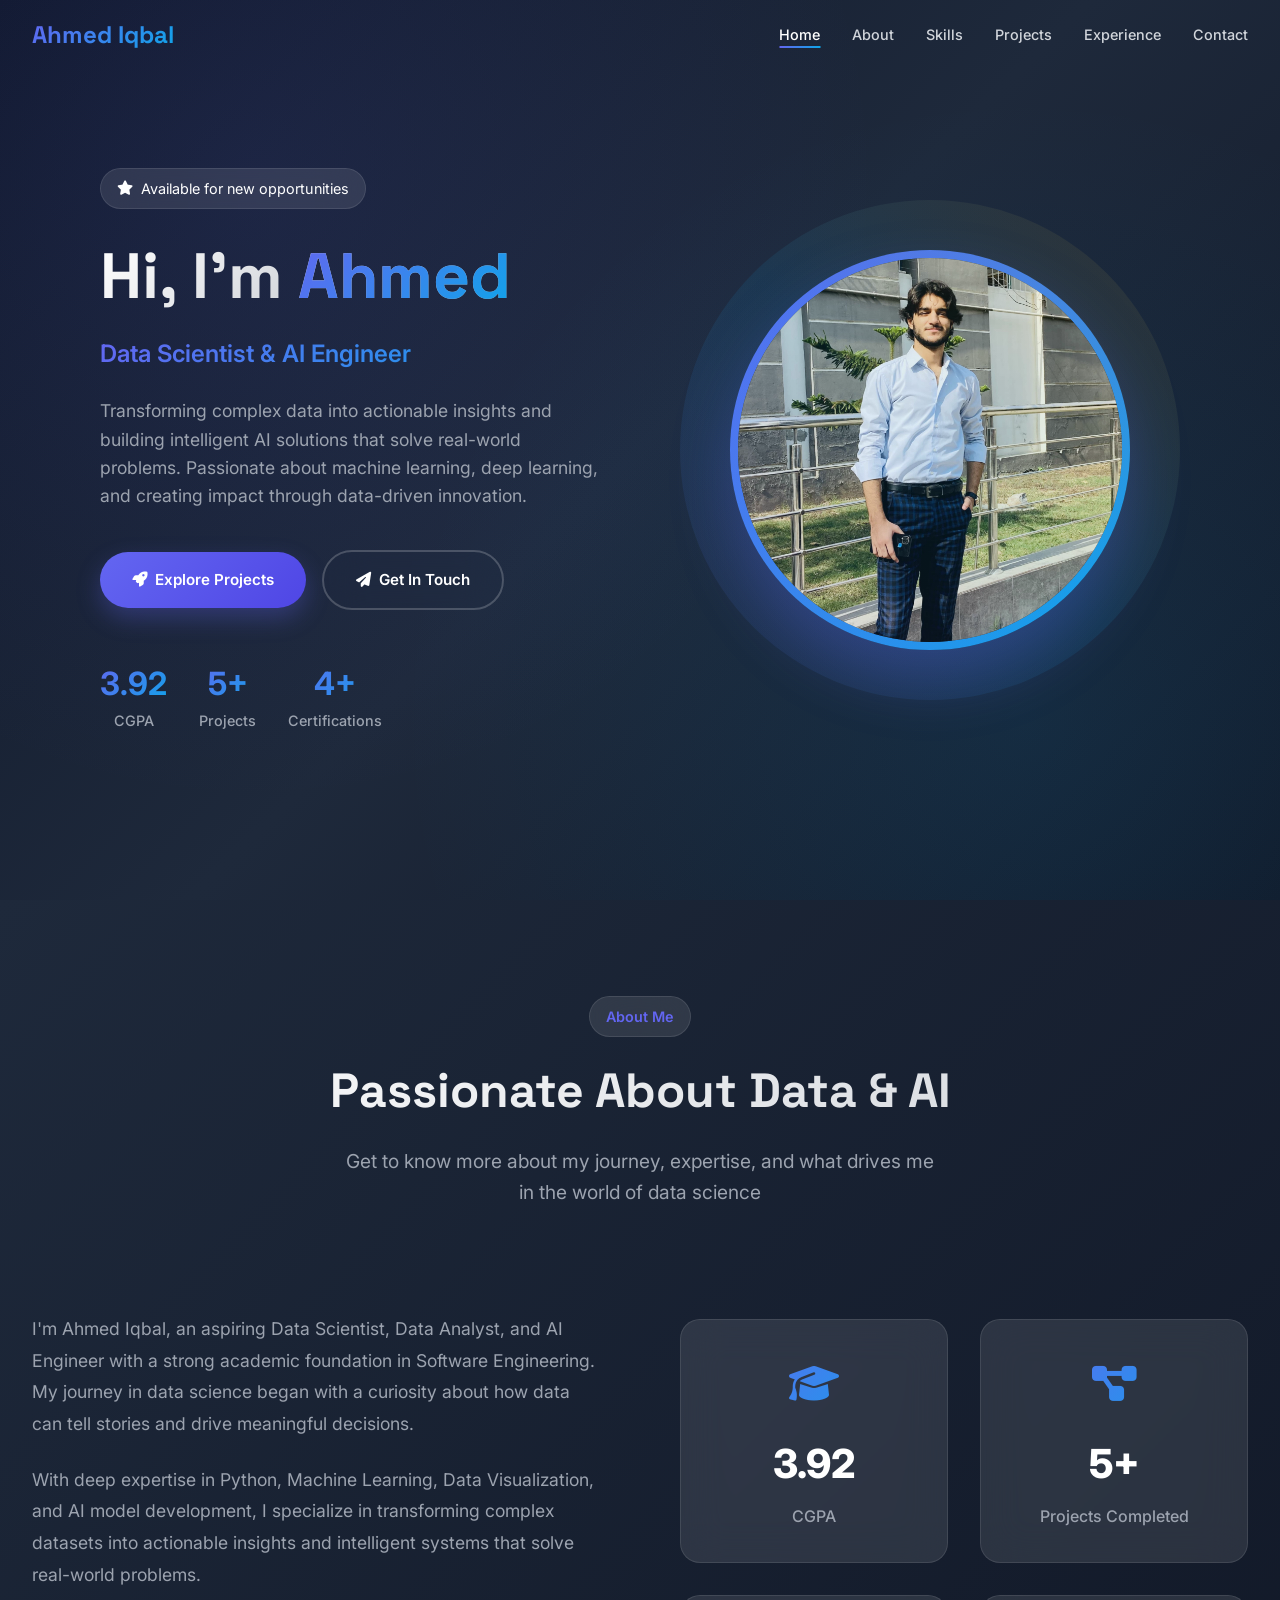
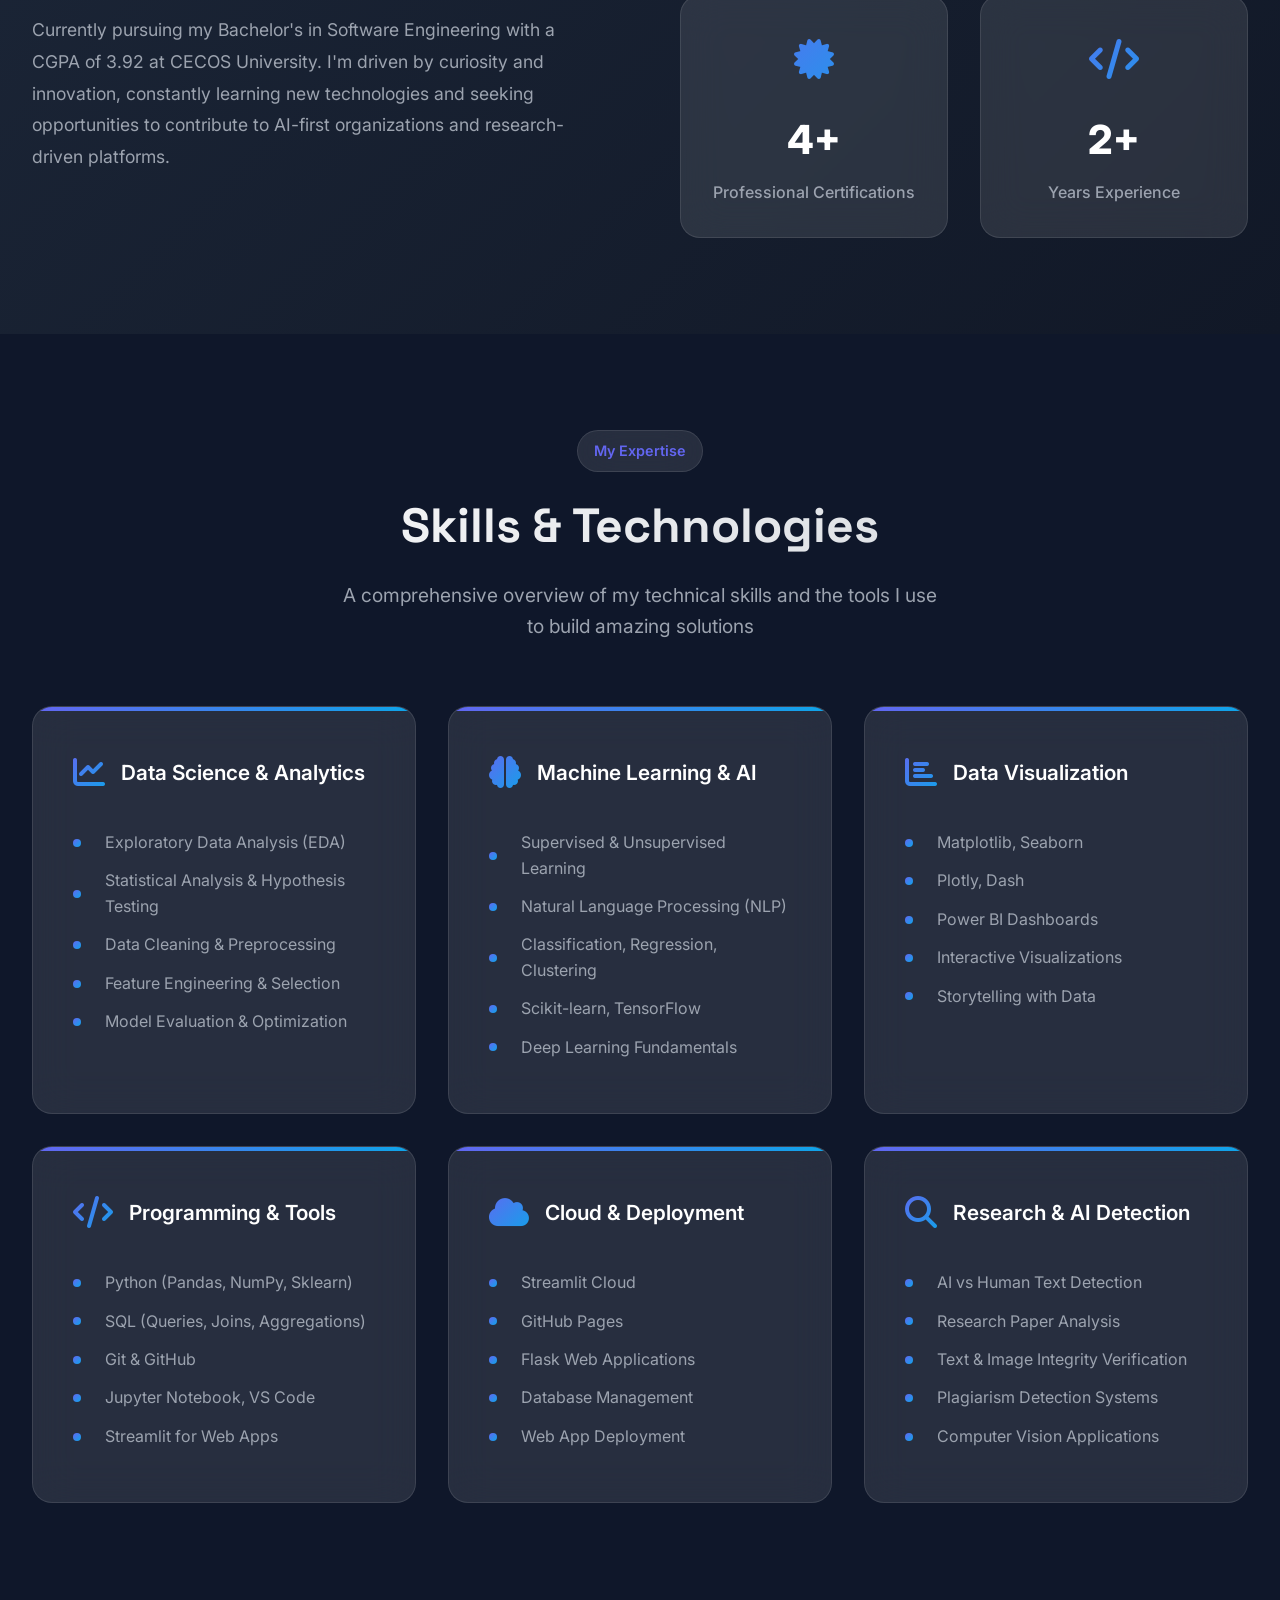
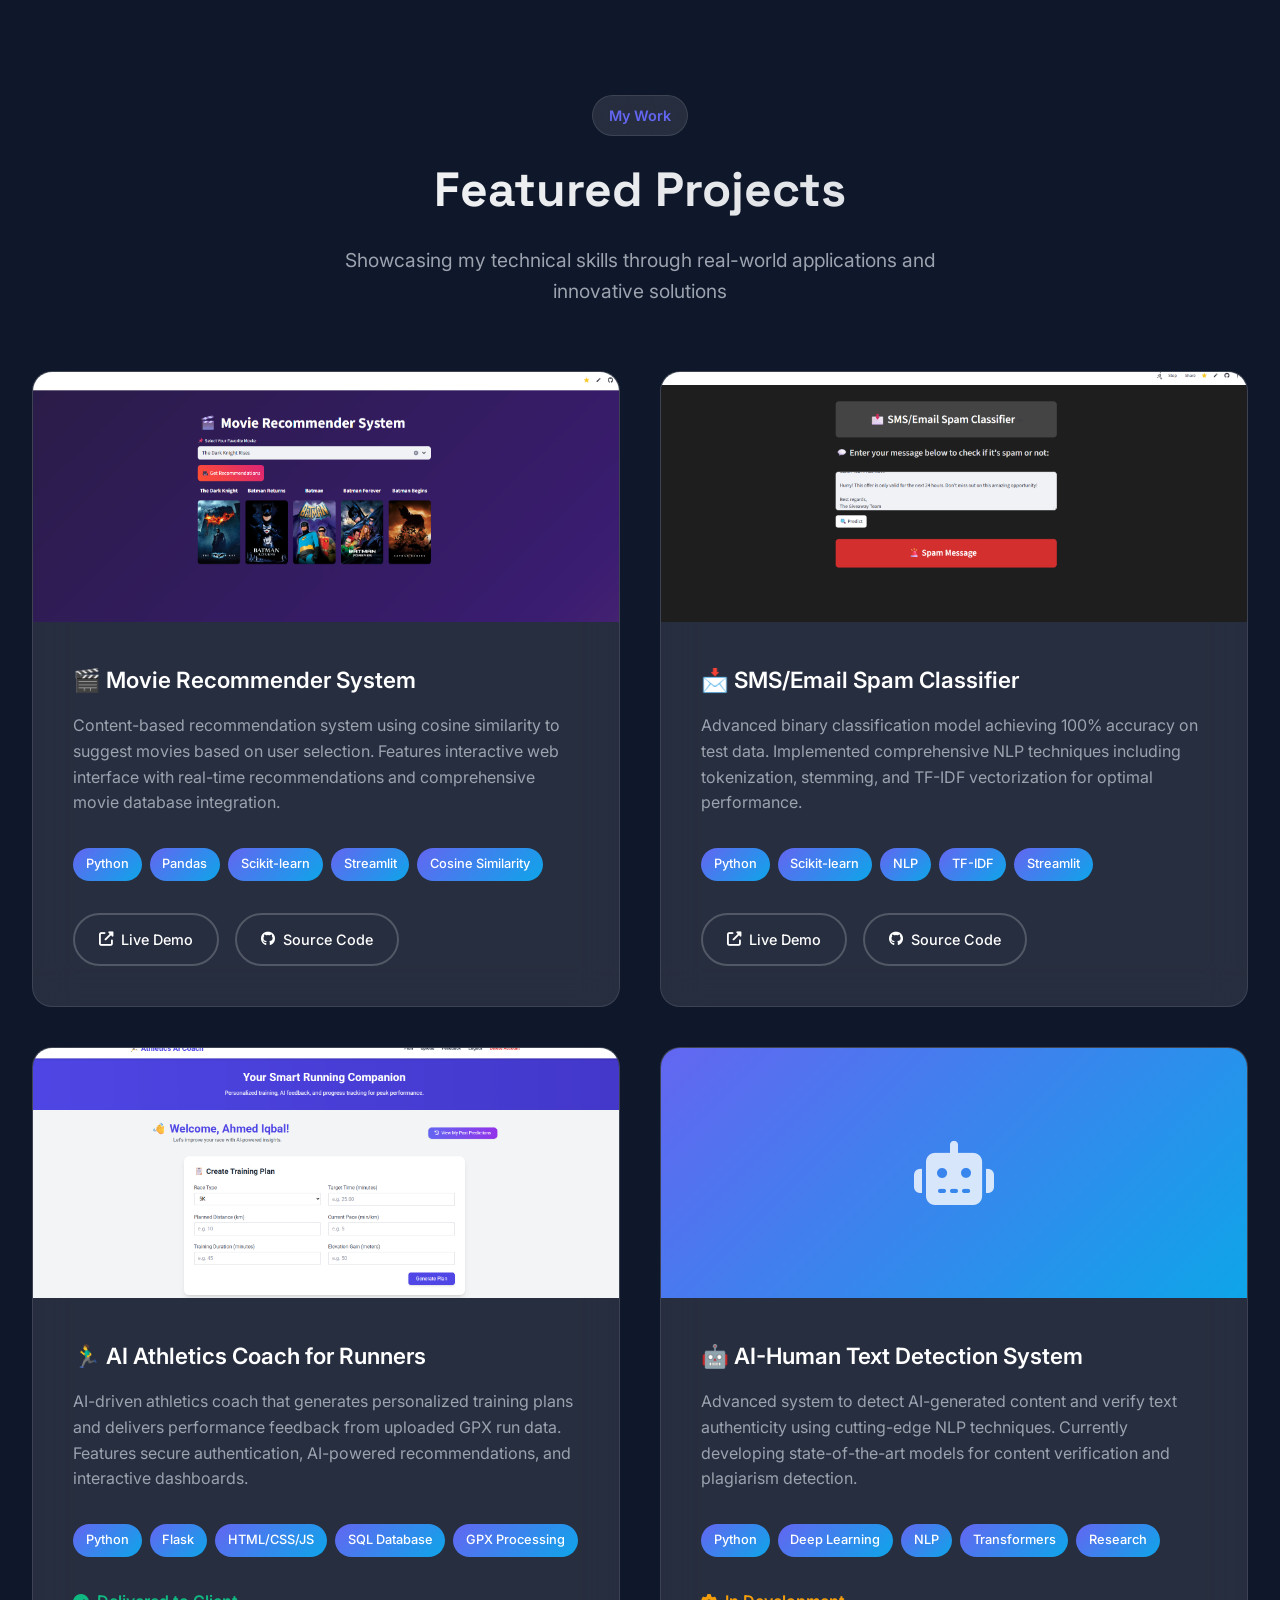
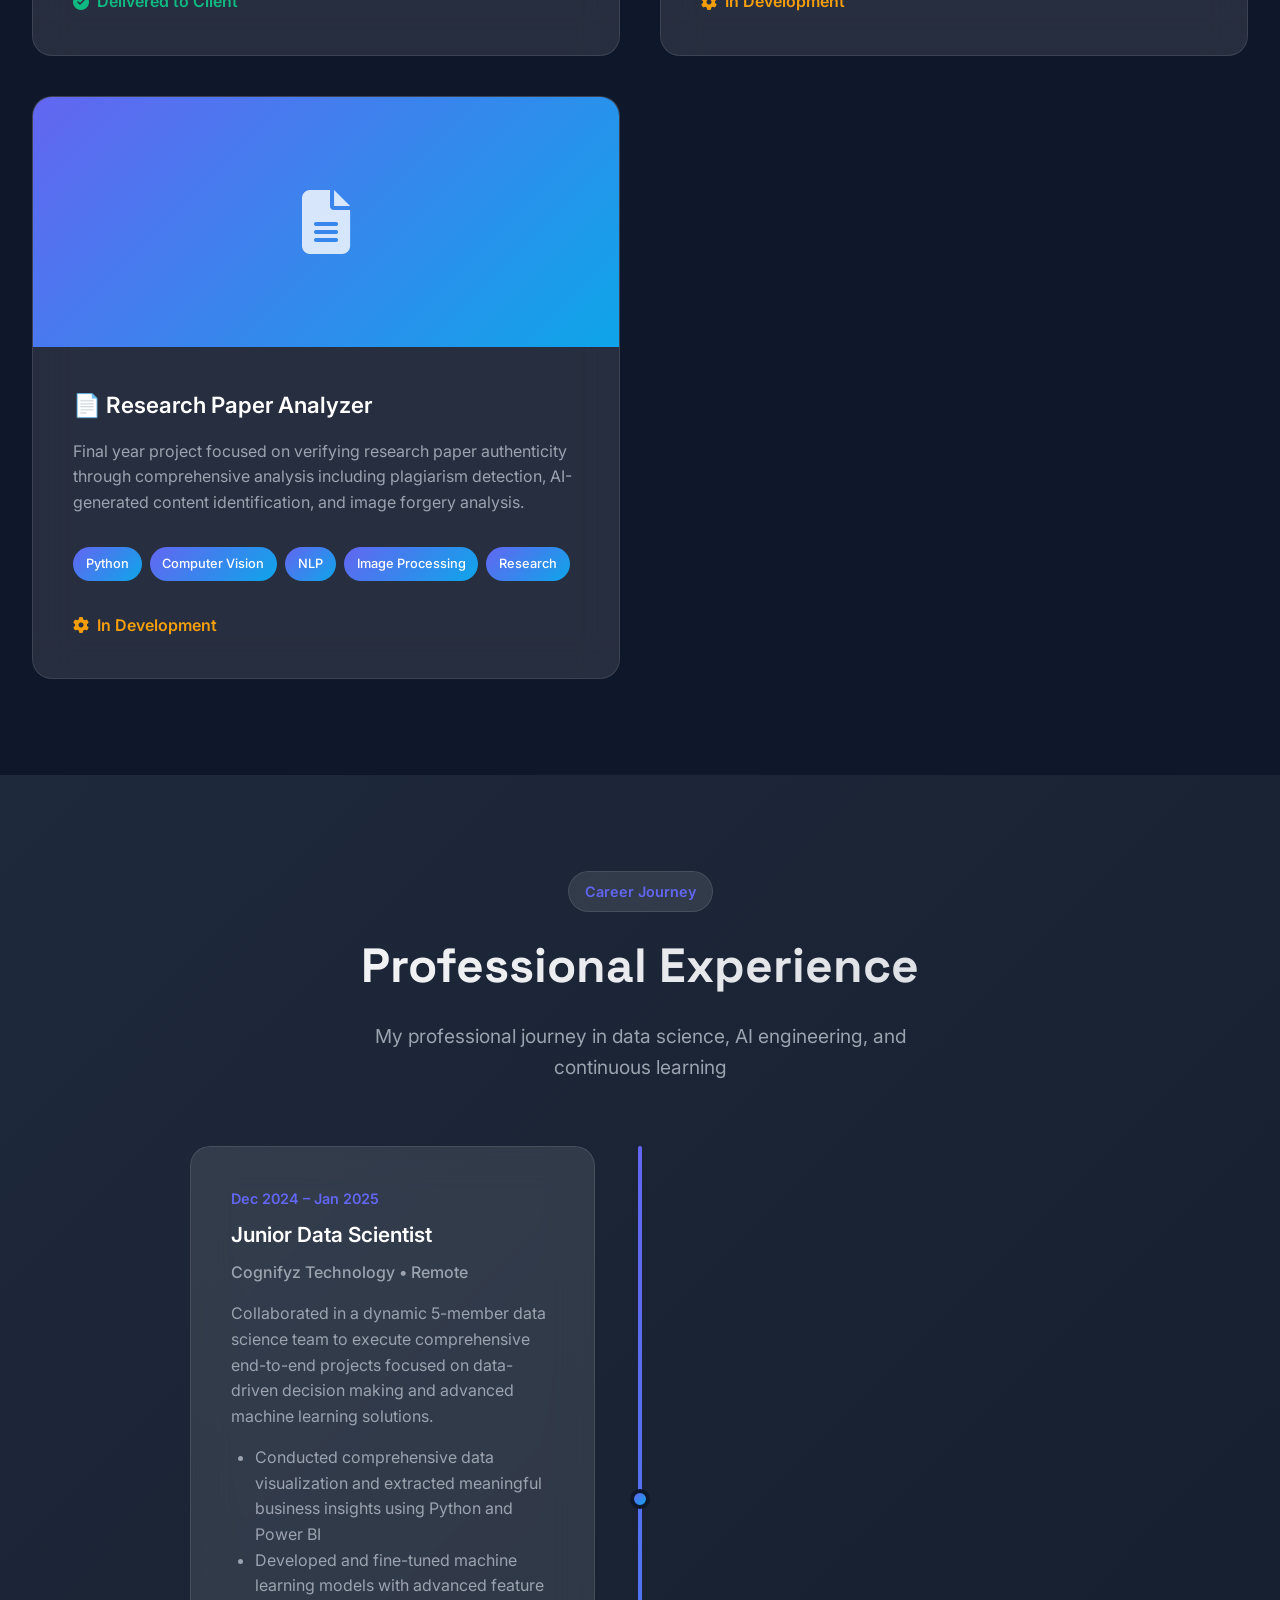
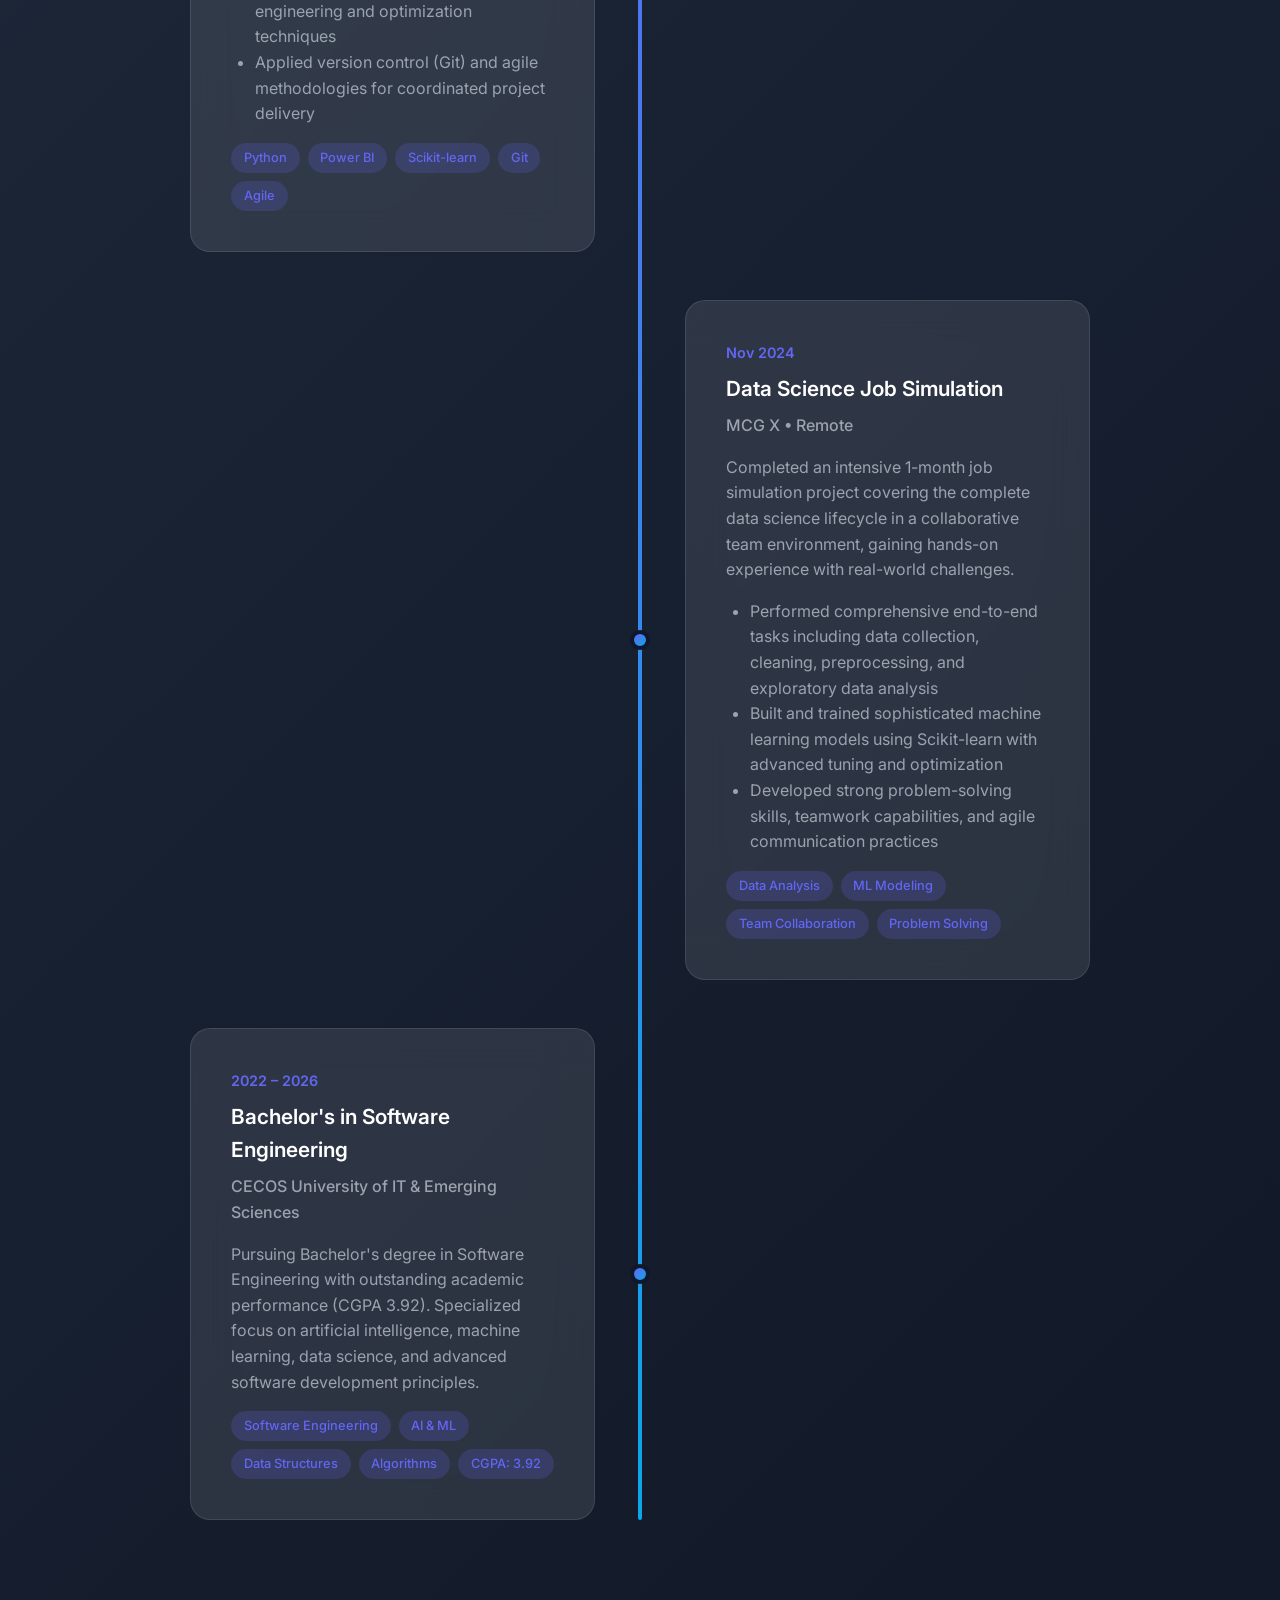
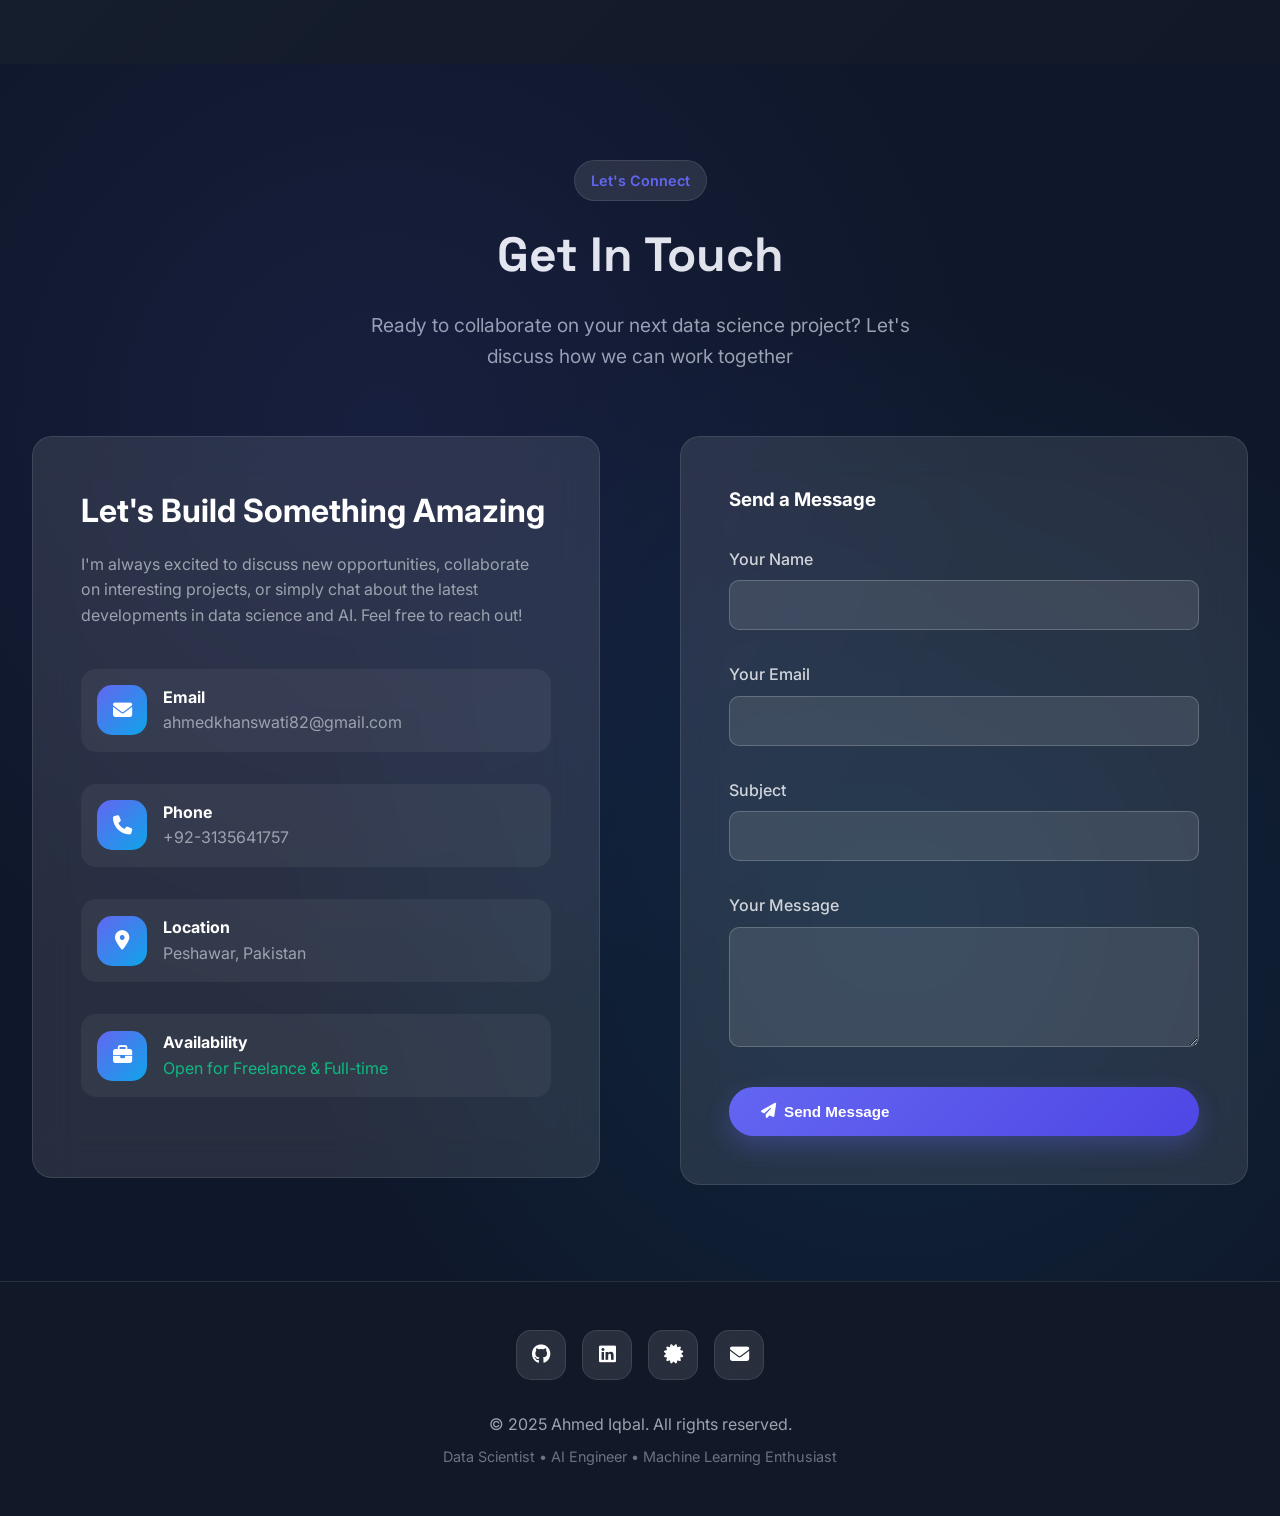
==== commit 0e65bd20: "Update index.html" ====
--- a/index.html
+++ b/index.html
@@ -125,19 +125,32 @@
             width: 100%;
         }
 
+        /* Make sure this is in your CSS */
         .menu-toggle {
-            display: none;
+            display: flex; /* Changed from 'none' to 'flex' for mobile */
             flex-direction: column;
+            justify-content: space-between;
+            width: 30px;
+            height: 21px;
             cursor: pointer;
-        }
-
-        .menu-toggle span {
-            width: 25px;
-            height: 2px;
-            background: var(--white);
-            margin: 3px 0;
-            transition: 0.3s;
-        }
+            z-index: 999;
+        }
+
+        @media (min-width: 769px) {
+  .menu-toggle {
+    display: none; /* Hide on desktop */
+  }
+}
+
+.menu-toggle span {
+  display: block;
+  width: 100%;
+  height: 3px;
+  background: var(--white);
+  transition: all 0.3s ease;
+}
+
+        
 
         /* Hero Section */
         .hero {
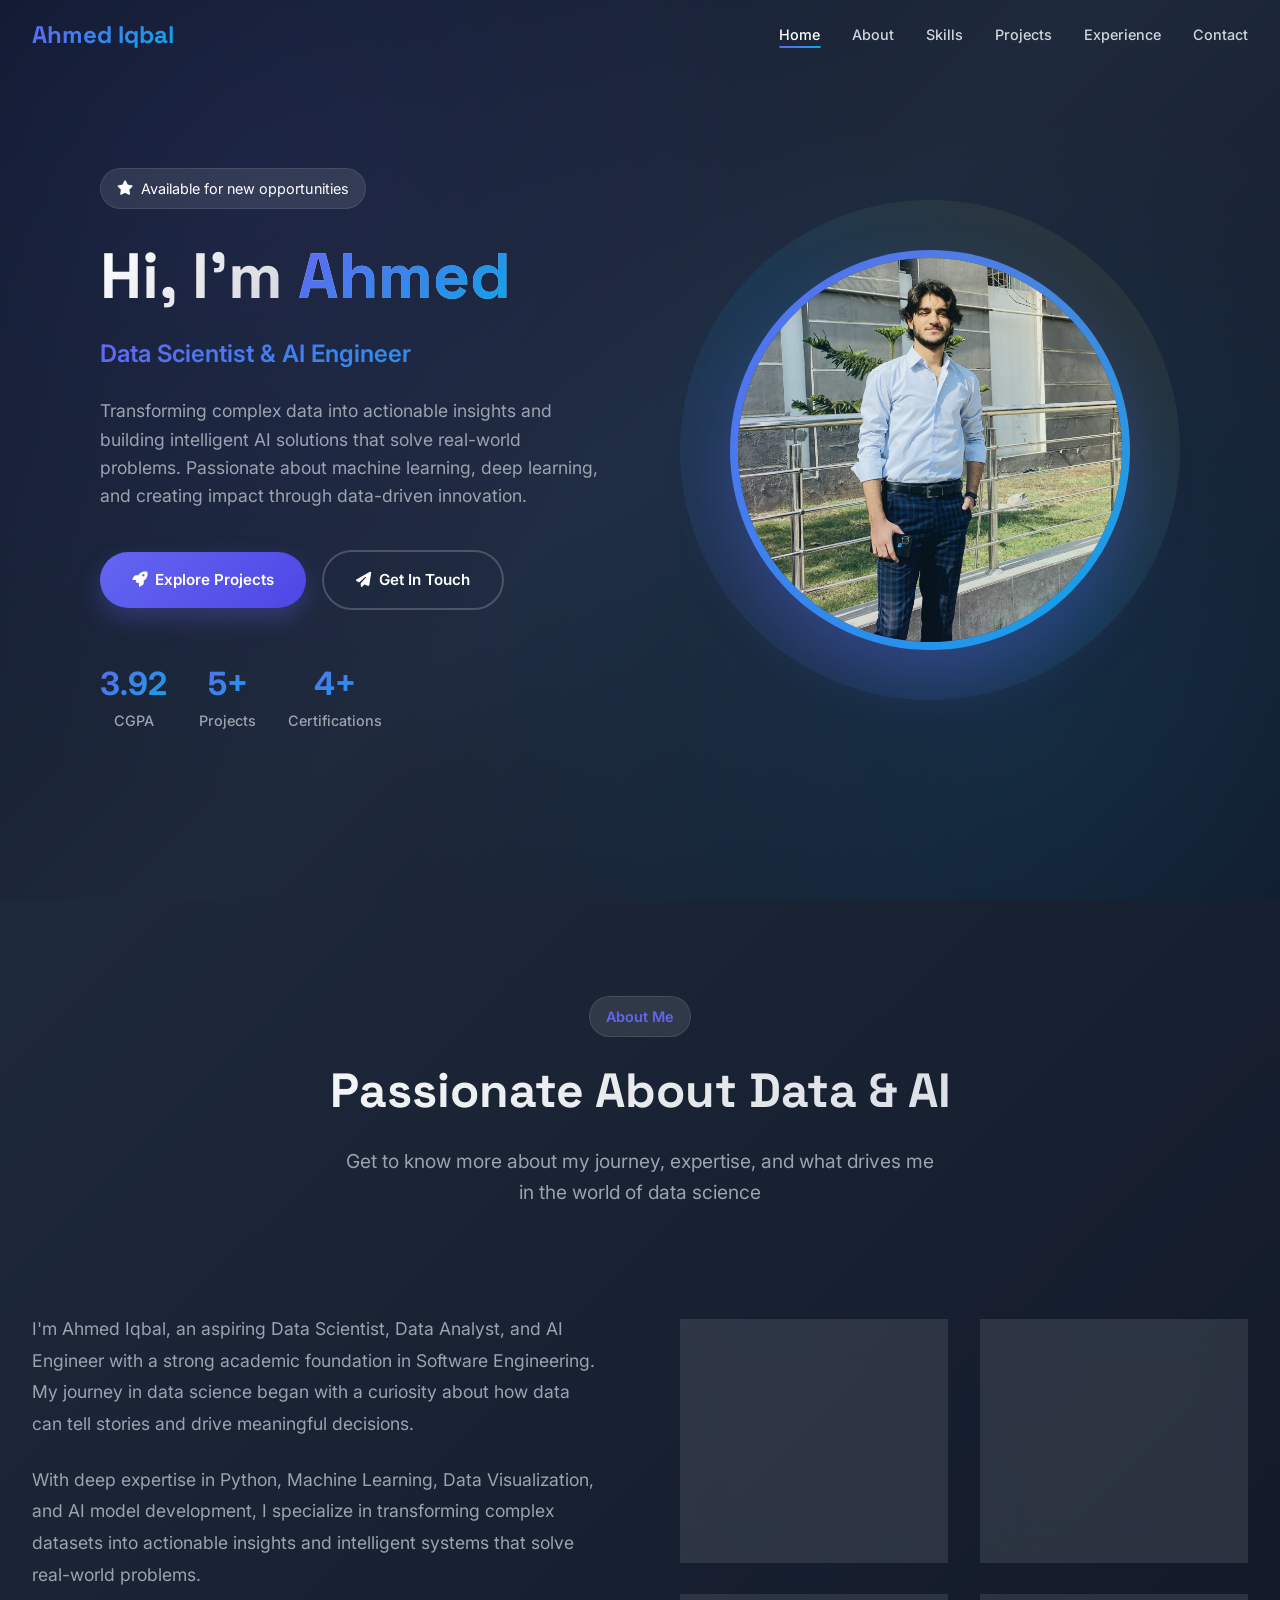
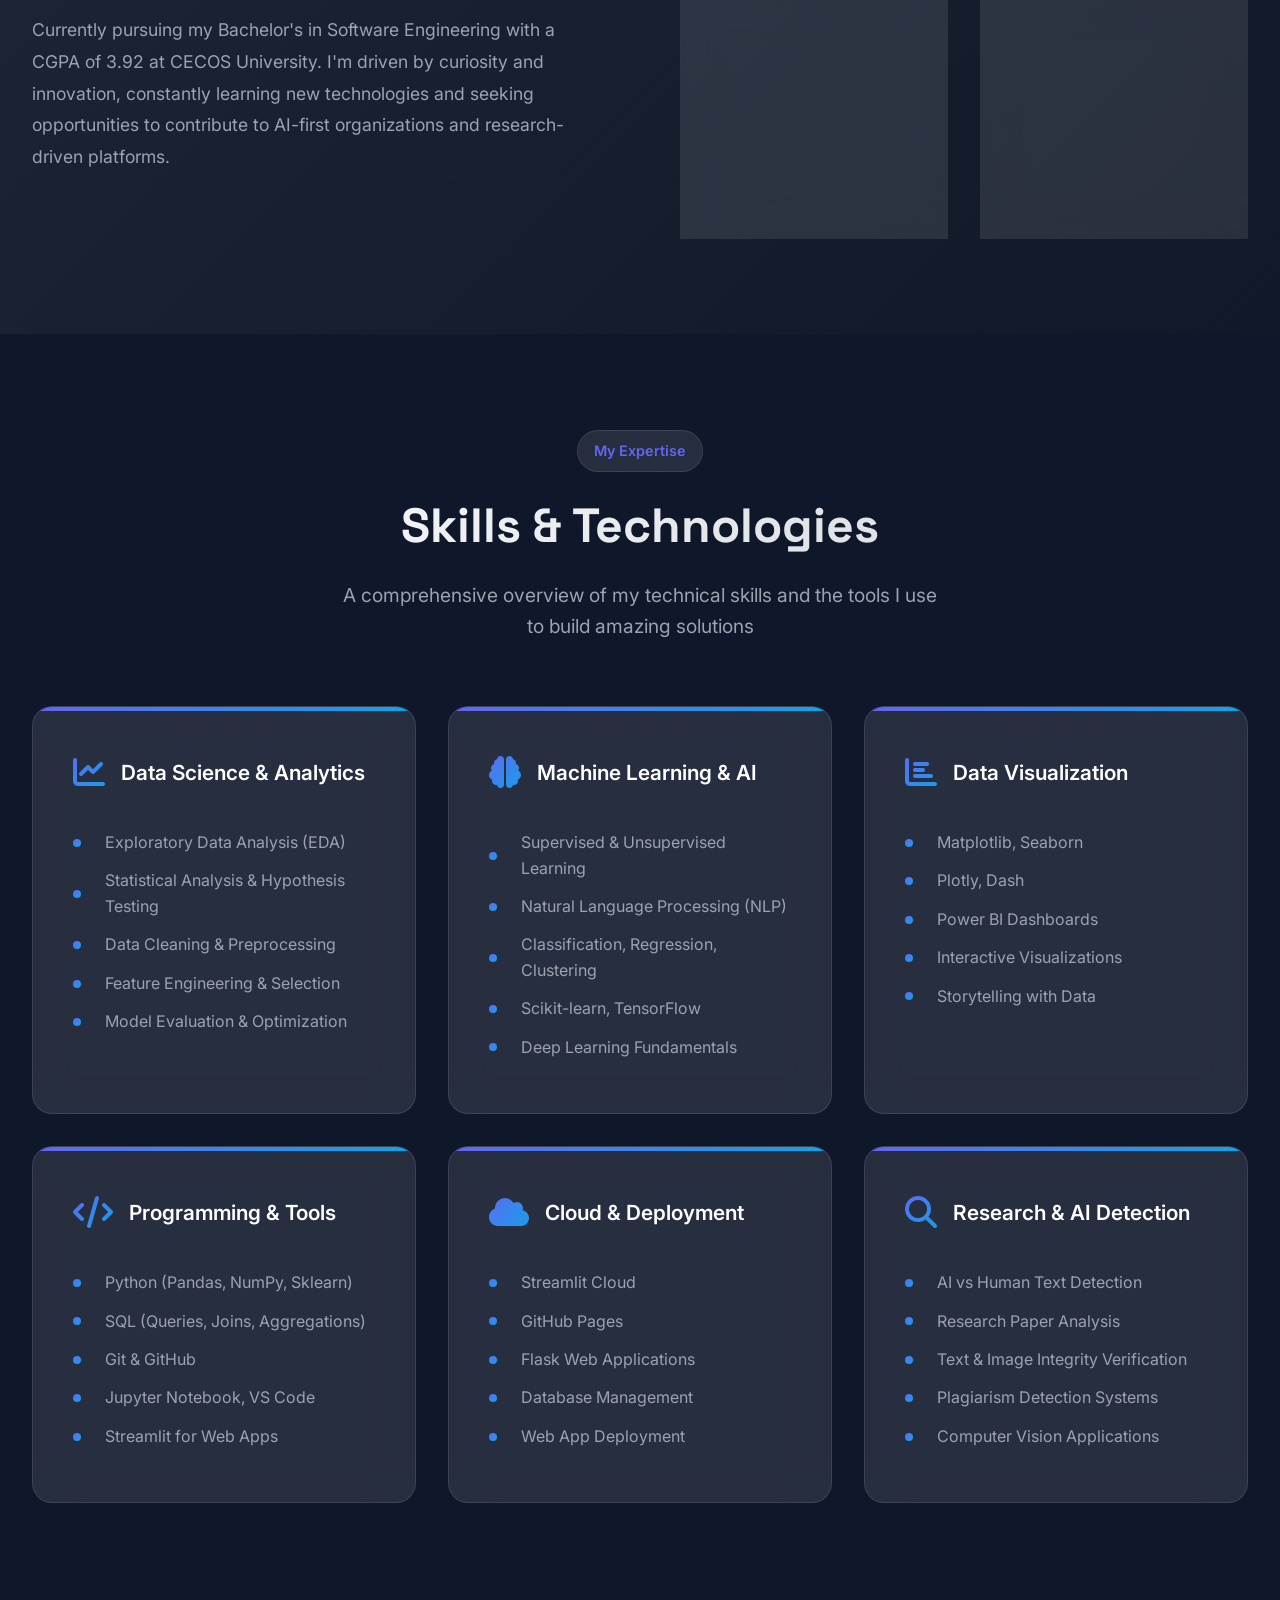
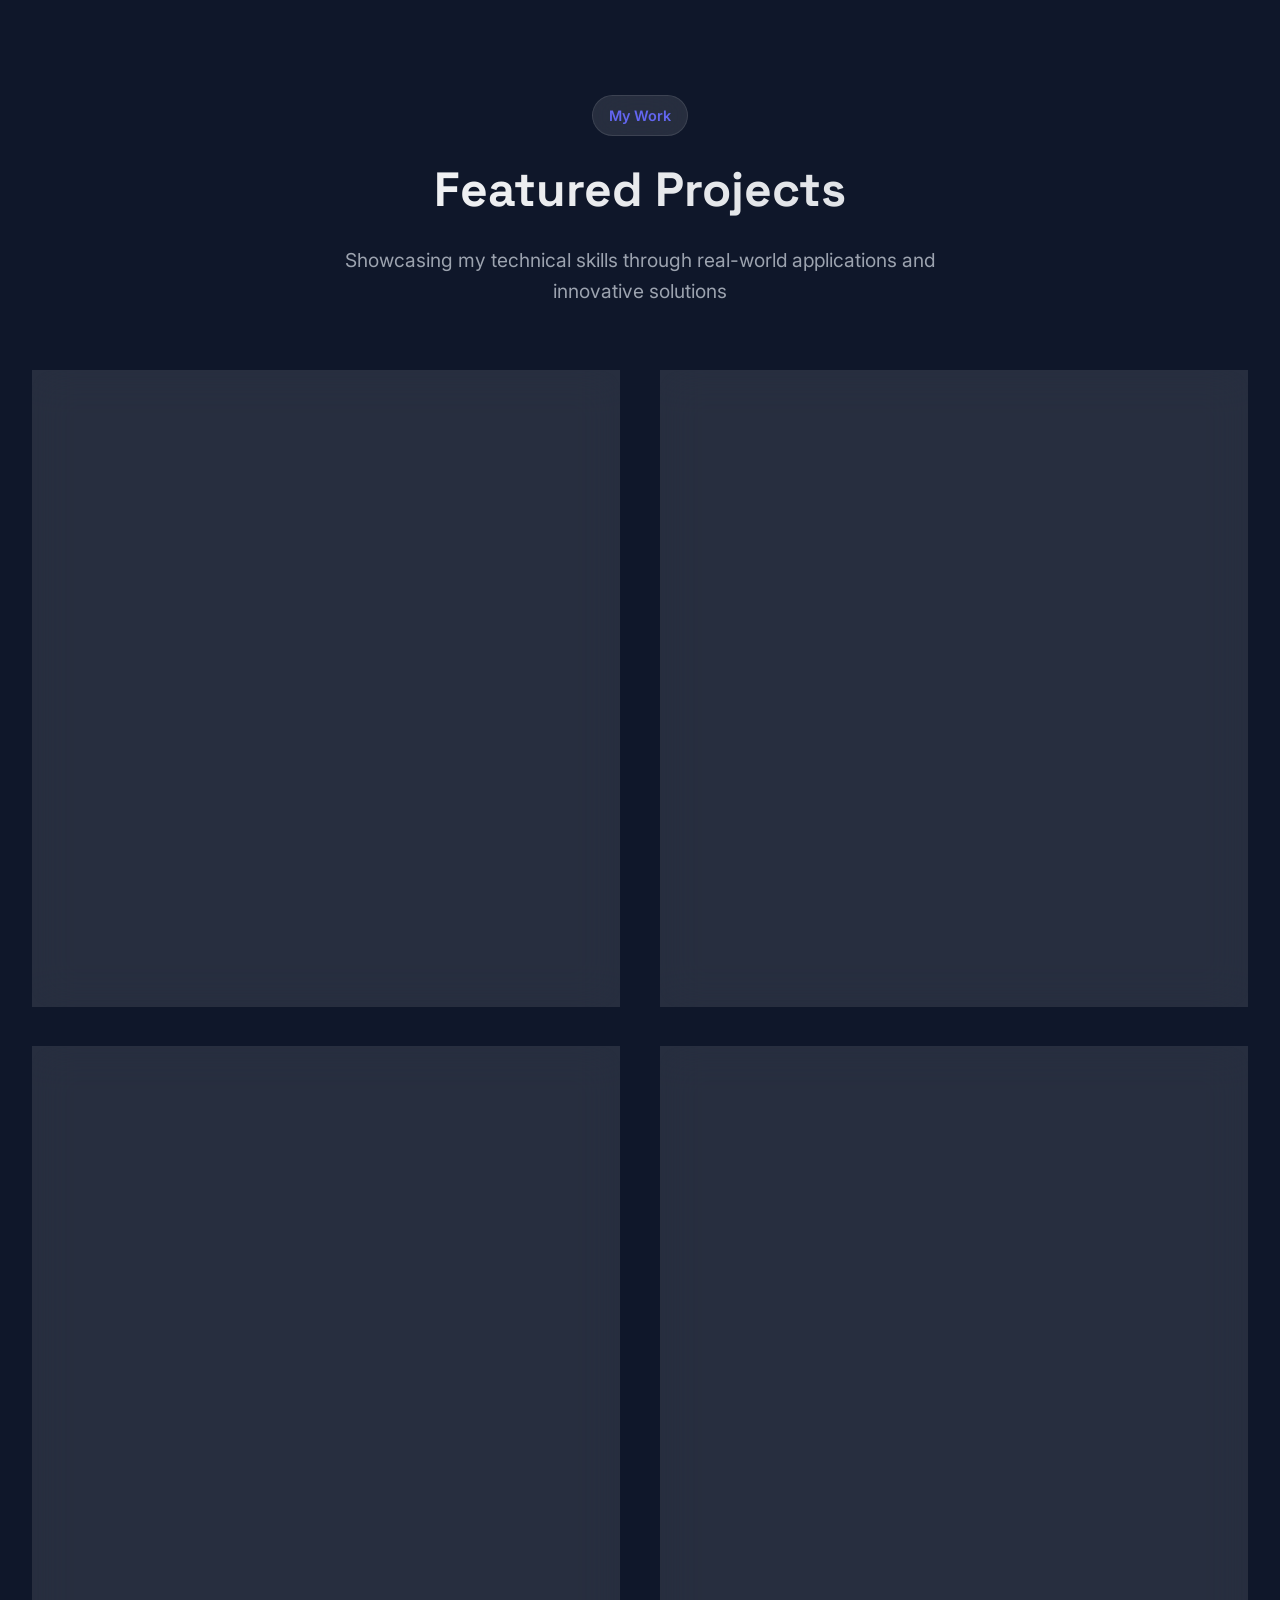
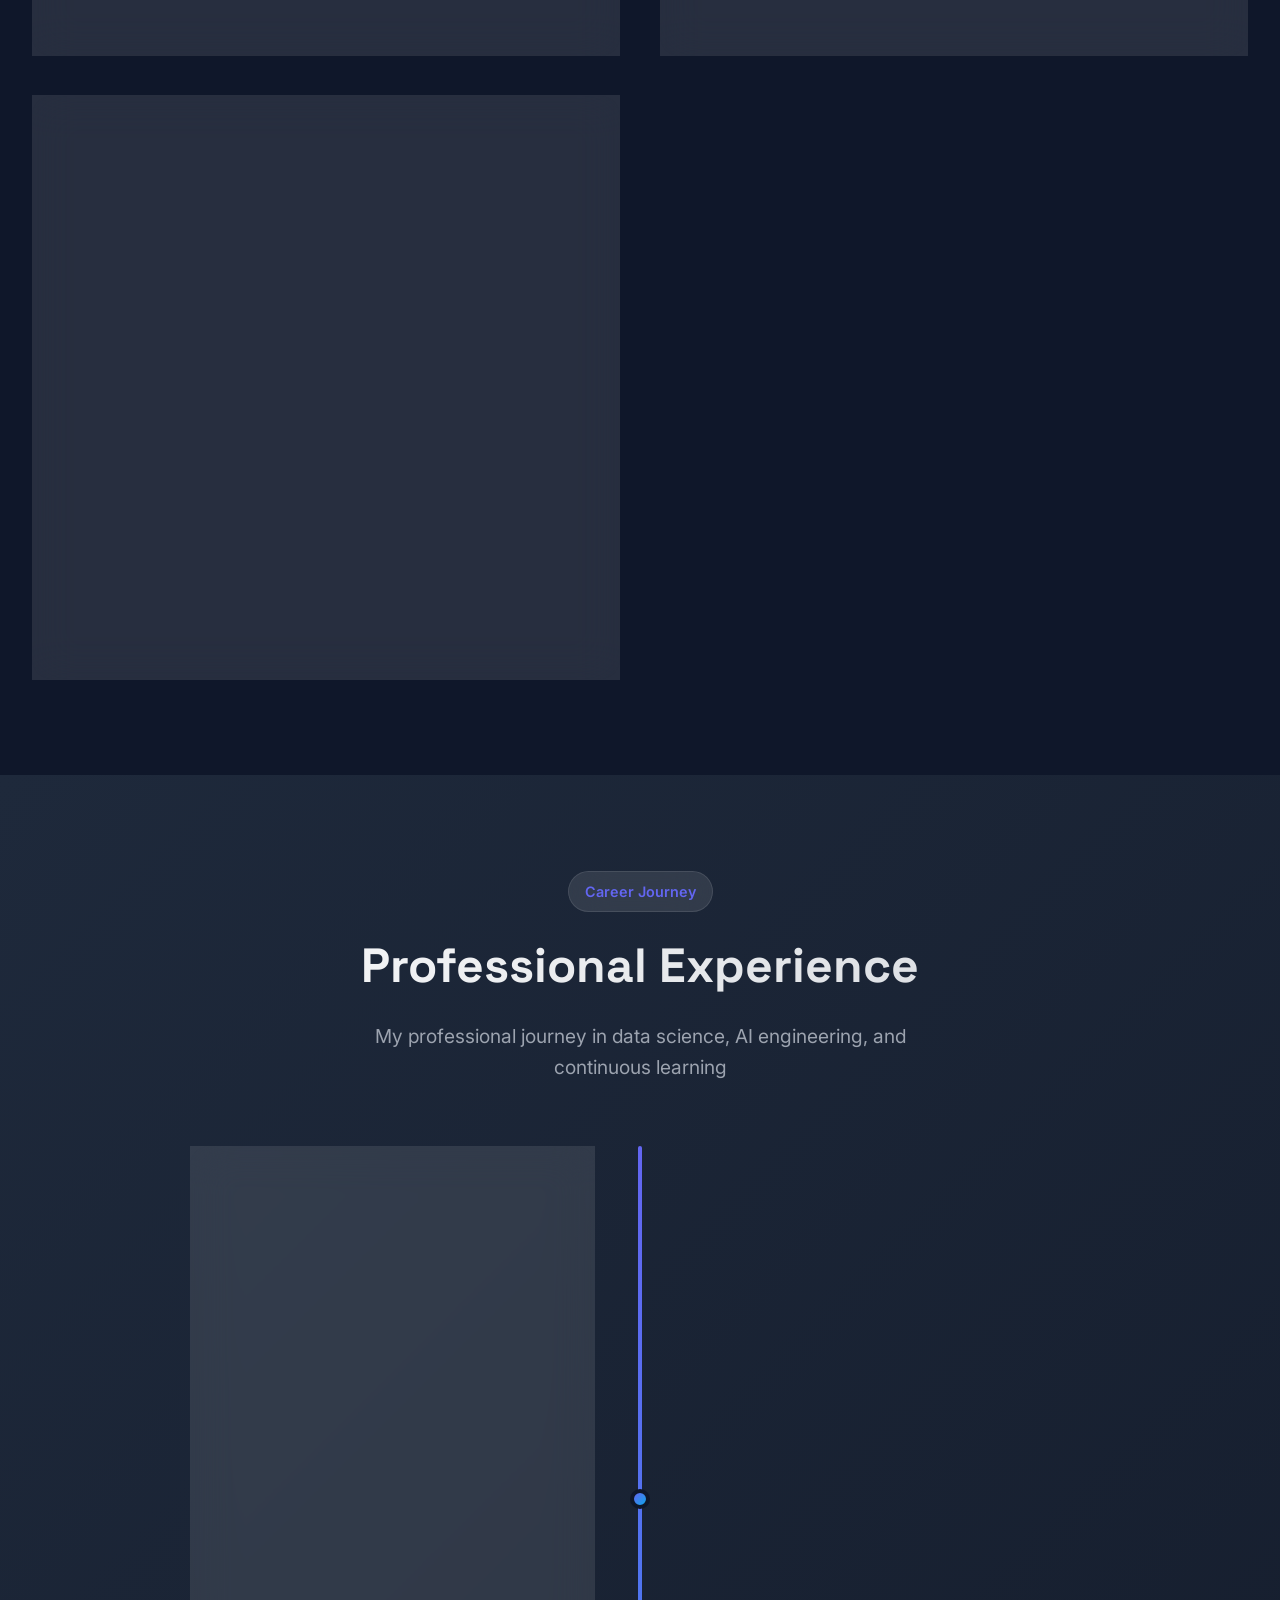
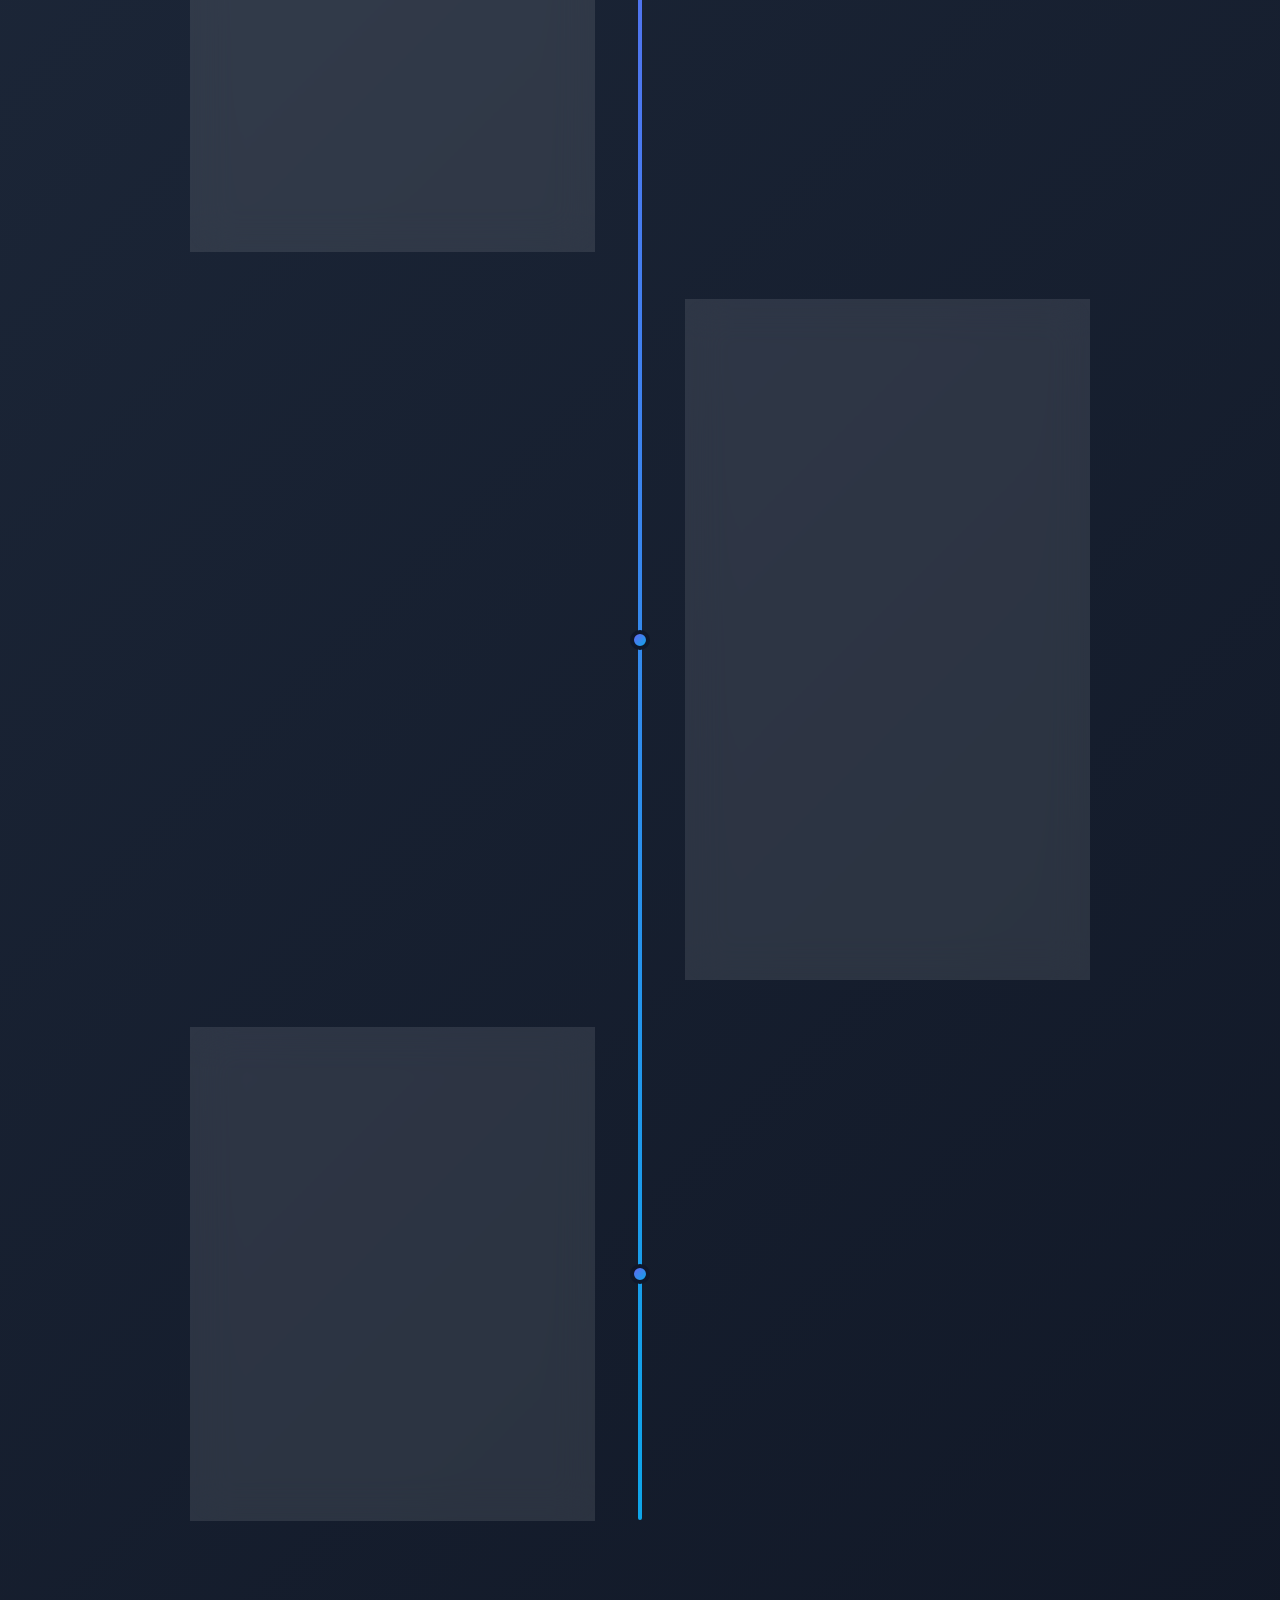
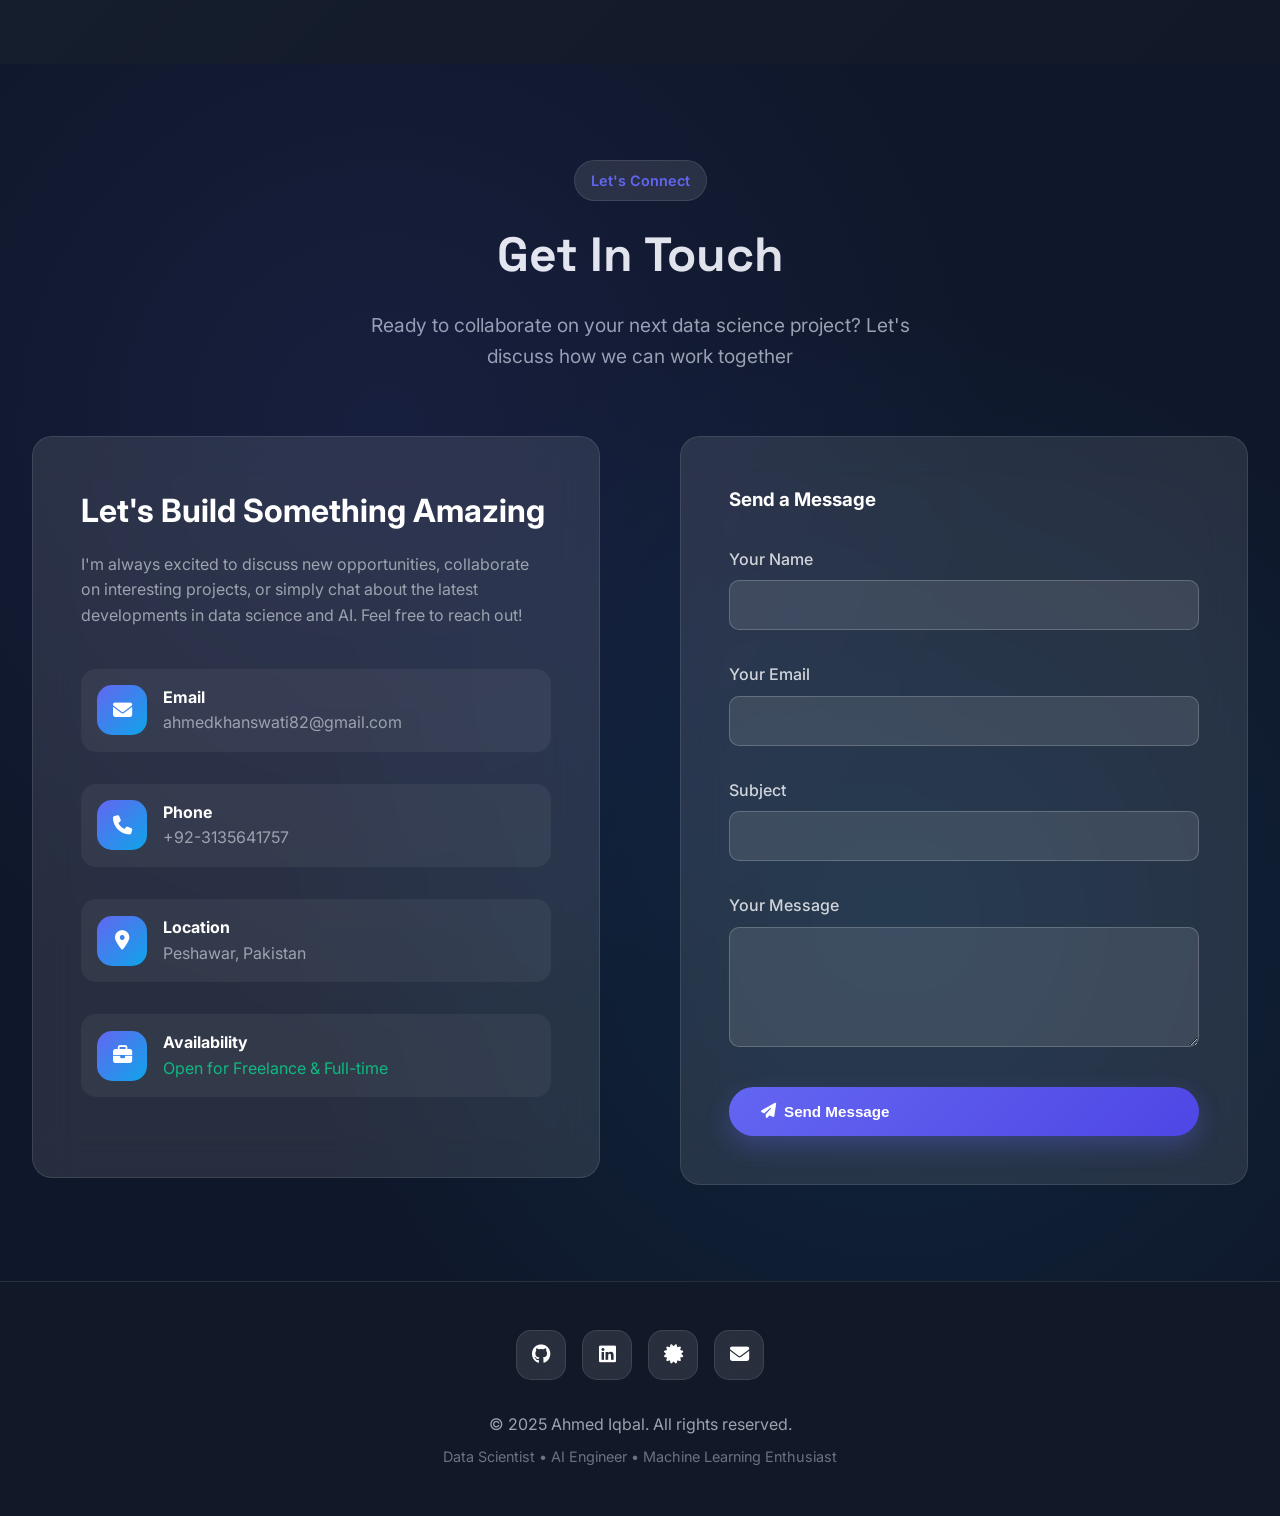
==== commit a707f3a3: "Update index.html" ====
--- a/index.html
+++ b/index.html
@@ -1145,16 +1145,53 @@
   .timeline-content {
     padding: 1.5rem;
   }
-
-  /* Contact Section */
+}
+
+  /* Add this to your existing CSS */
+@media (max-width: 768px) {
   .contact-grid {
     grid-template-columns: 1fr;
     gap: 2rem;
   }
   
-  .contact-info,
+  .contact-info {
+    width: 100%;
+    margin: 0;
+    padding: 2rem 1.5rem;
+    border-radius: 0;
+    box-sizing: border-box;
+  }
+  
   .contact-form {
-    padding: 1.5rem;
+    width: 100%;
+    padding: 2rem 1.5rem;
+    margin: 0;
+    border-radius: 0;
+  }
+  
+  .contact-item {
+    padding: 1rem;
+  }
+  
+  .contact-title {
+    font-size: 1.8rem;
+  }
+}
+
+/* For very small screens */
+@media (max-width: 480px) {
+  .contact-info, 
+  .contact-form {
+    padding: 1.5rem 1rem;
+  }
+  
+  .contact-item {
+    flex-direction: column;
+    text-align: center;
+  }
+  
+  .contact-icon {
+    margin-bottom: 1rem;
   }
 }
 
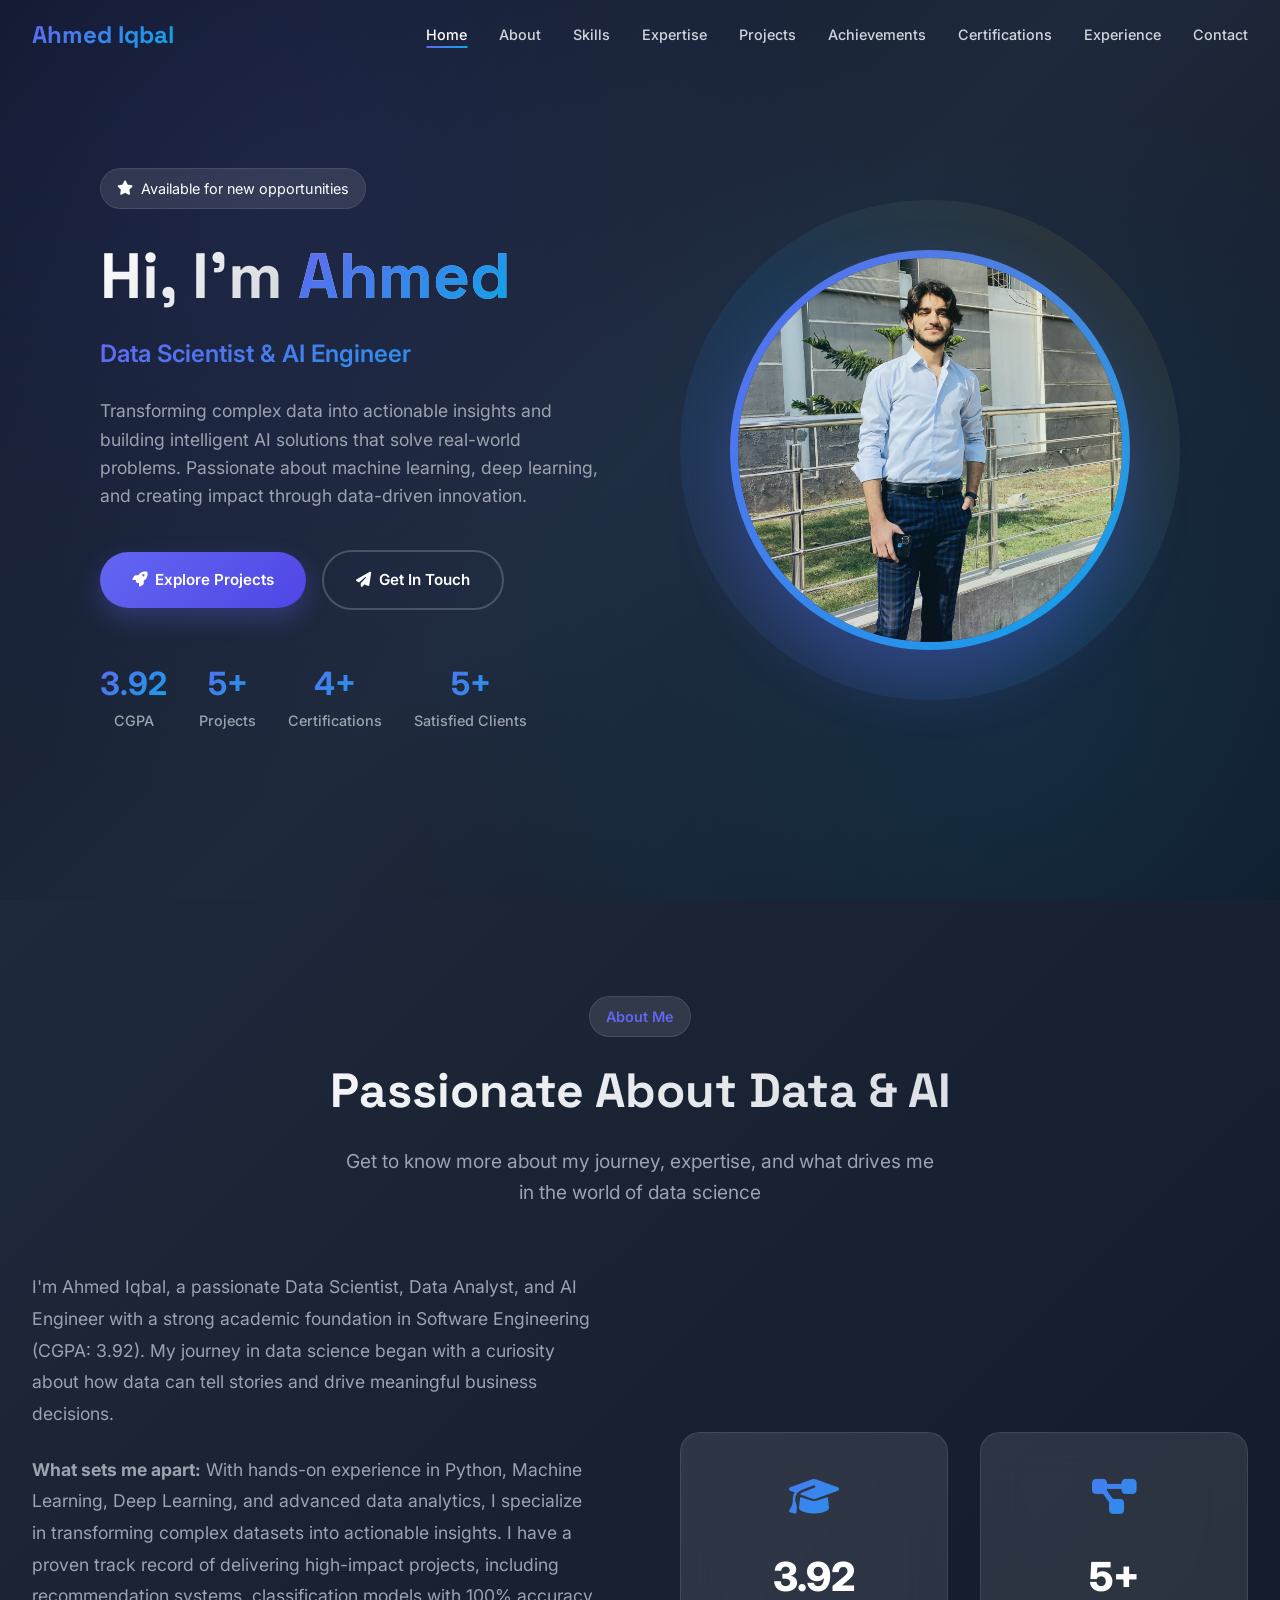
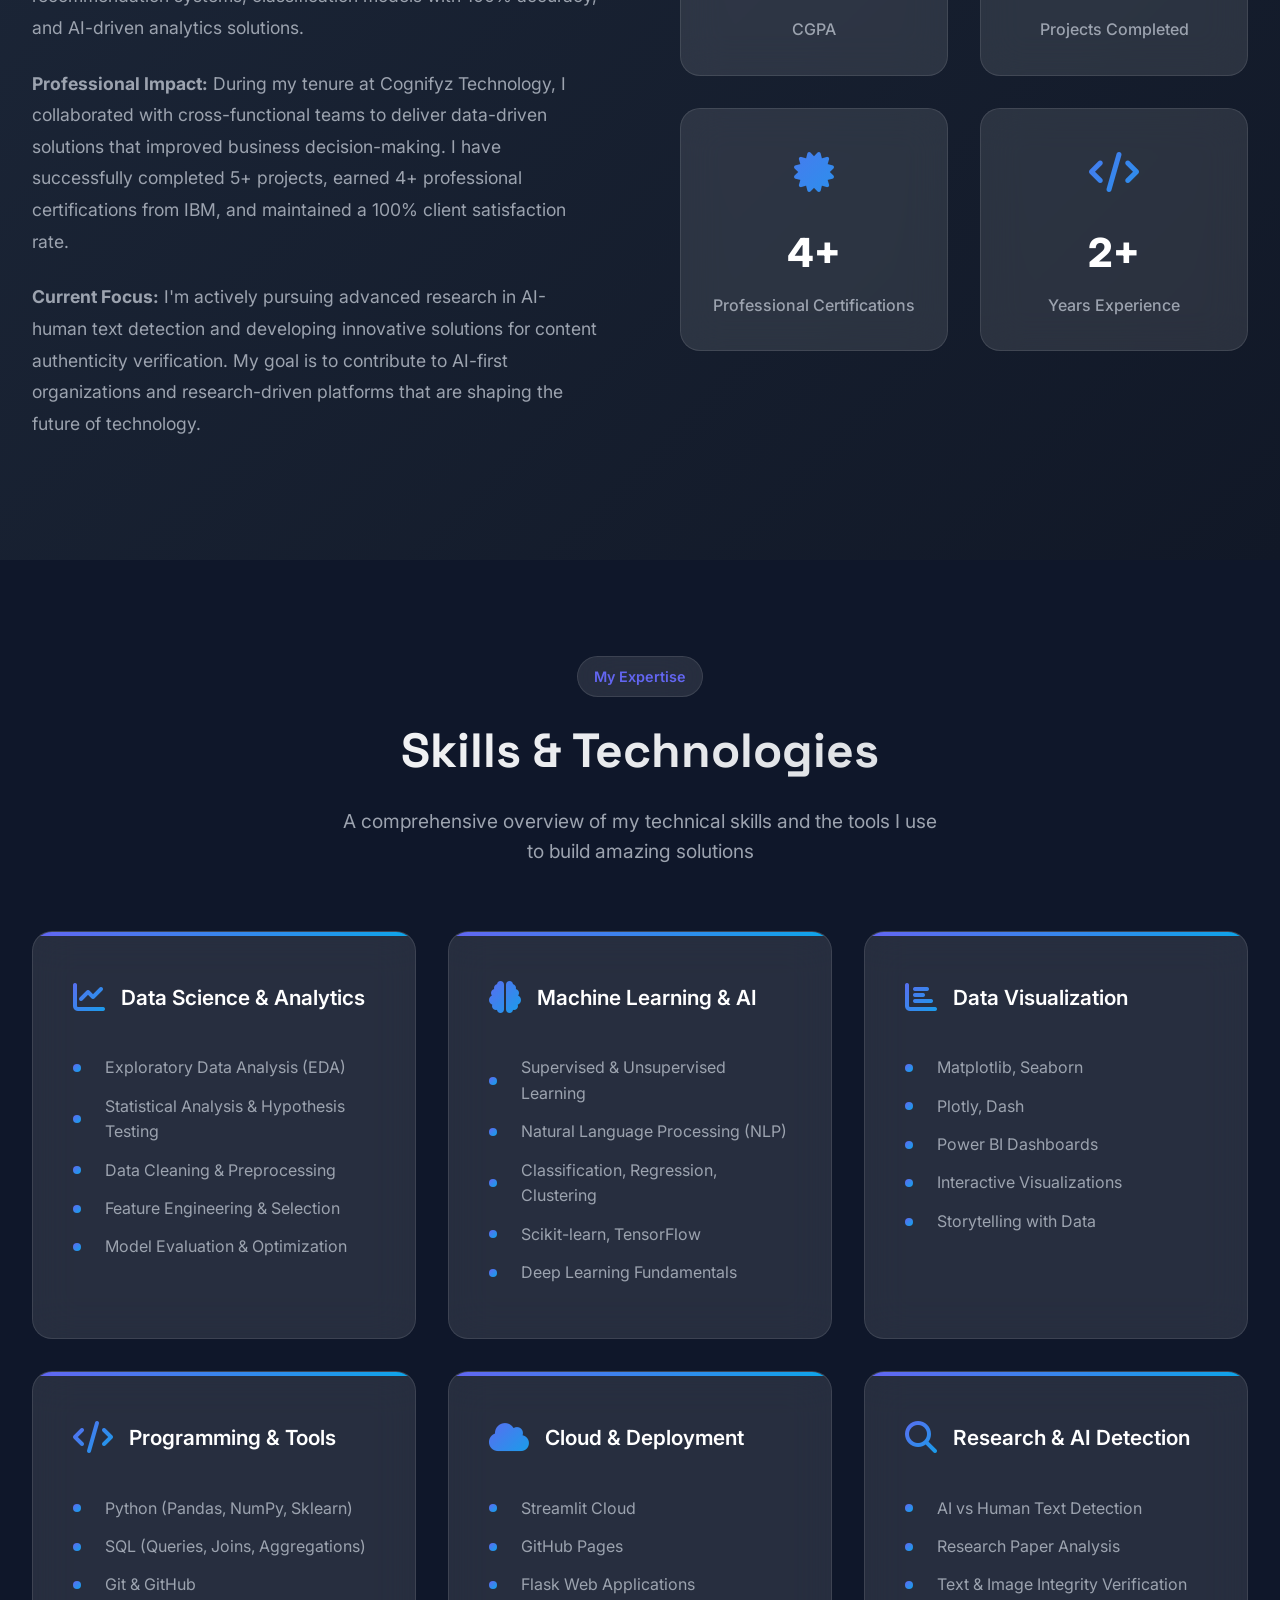
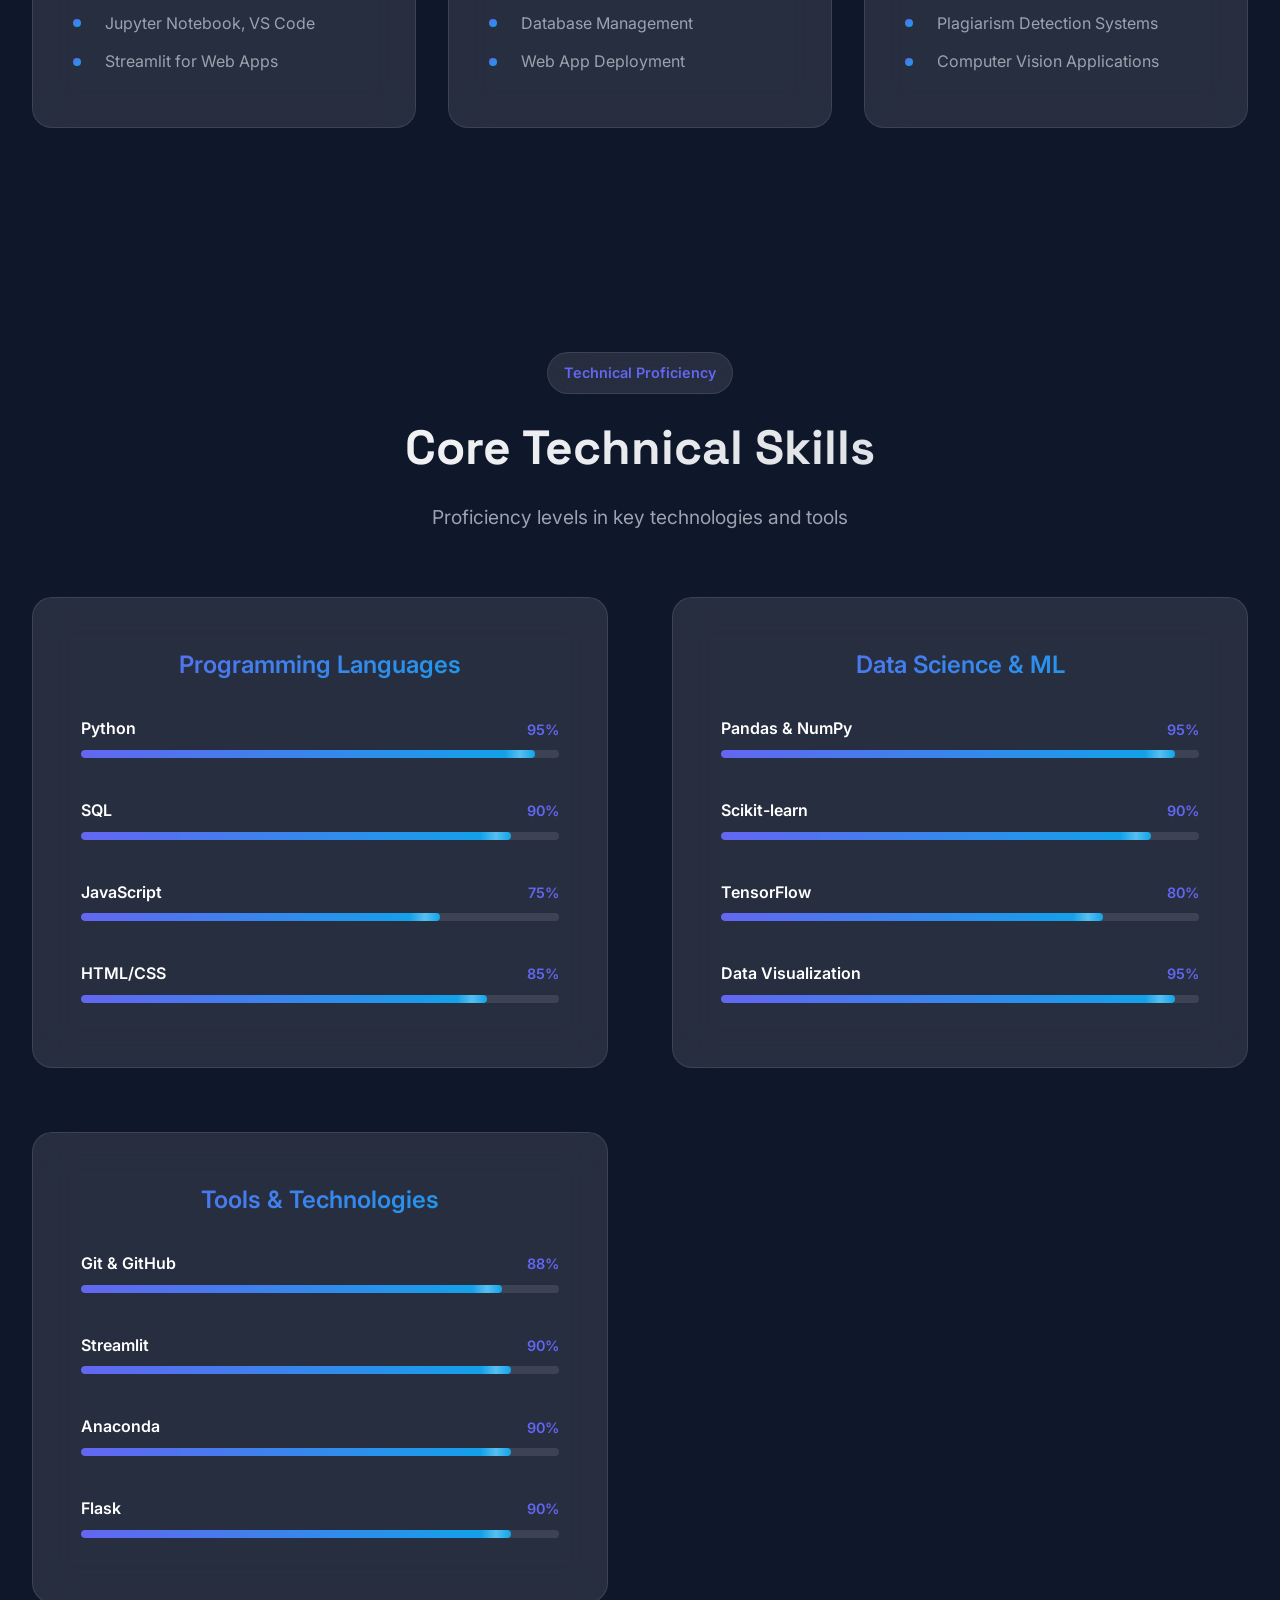
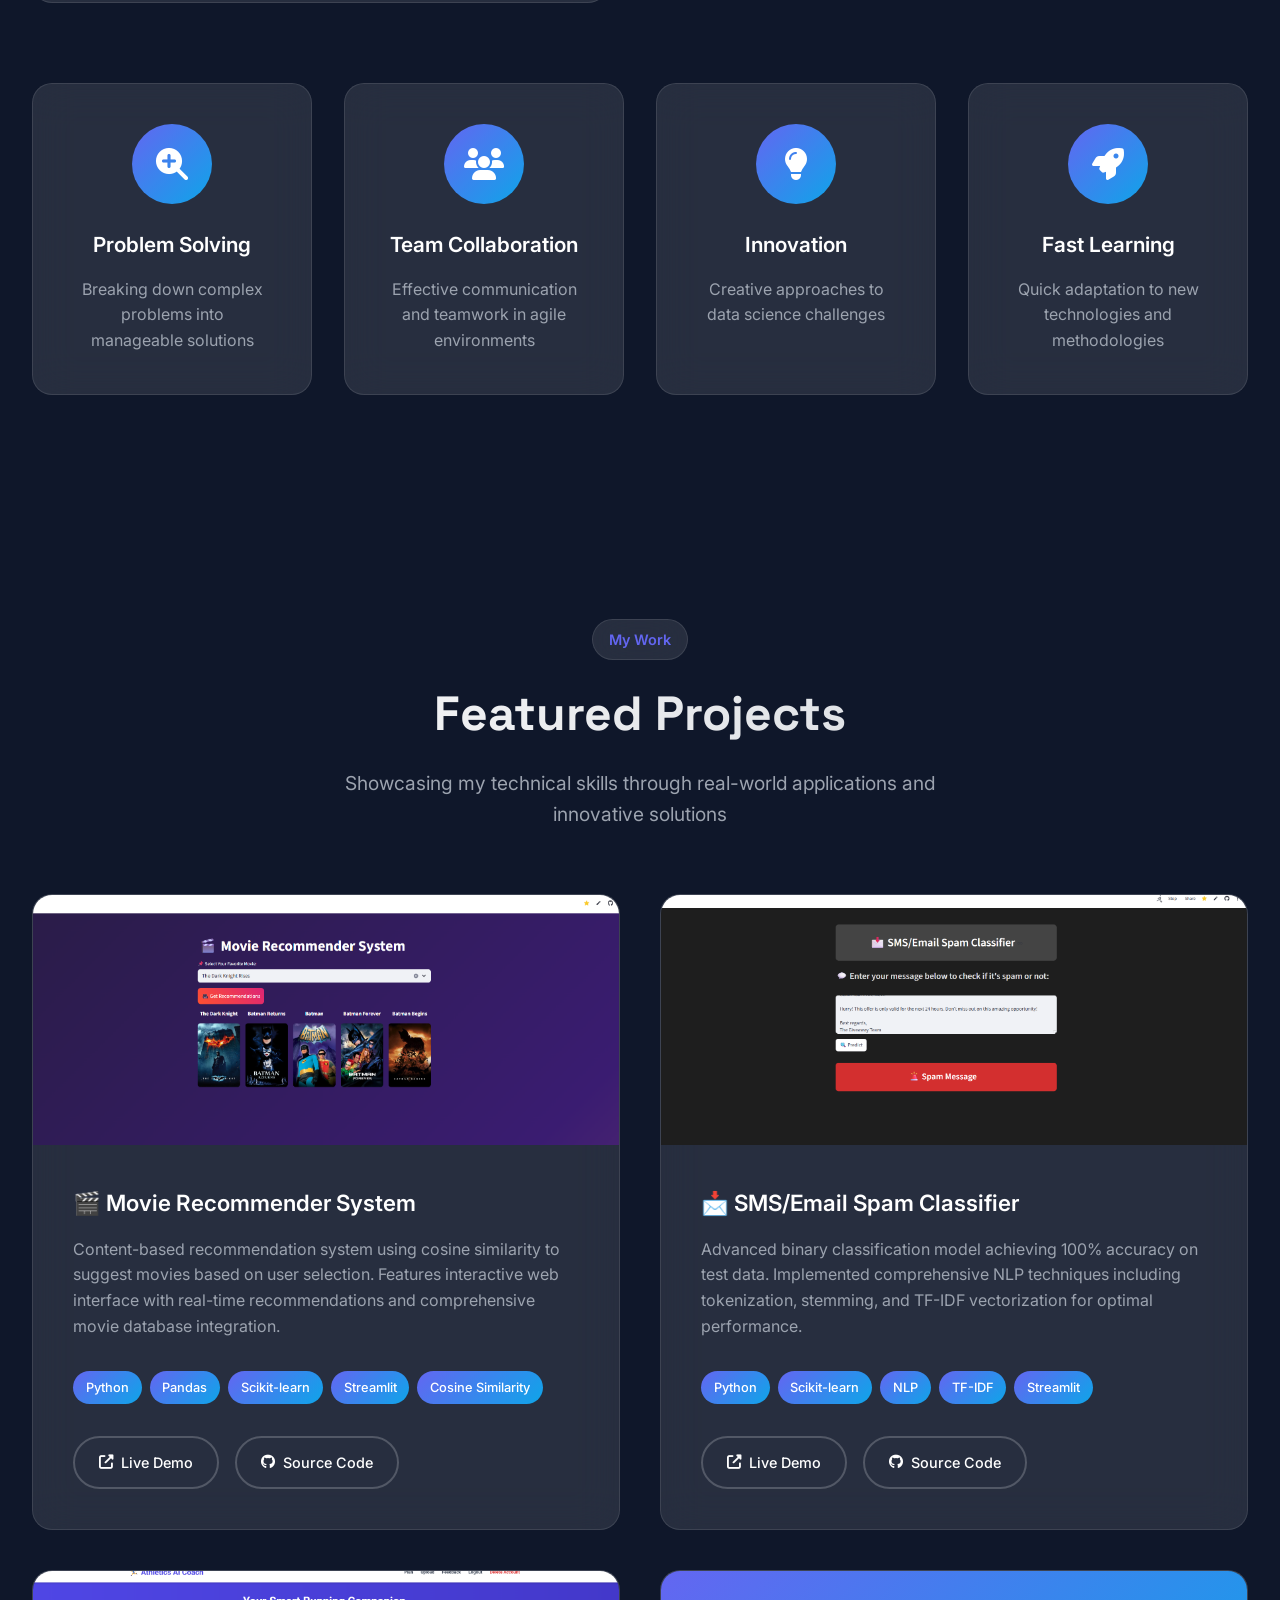
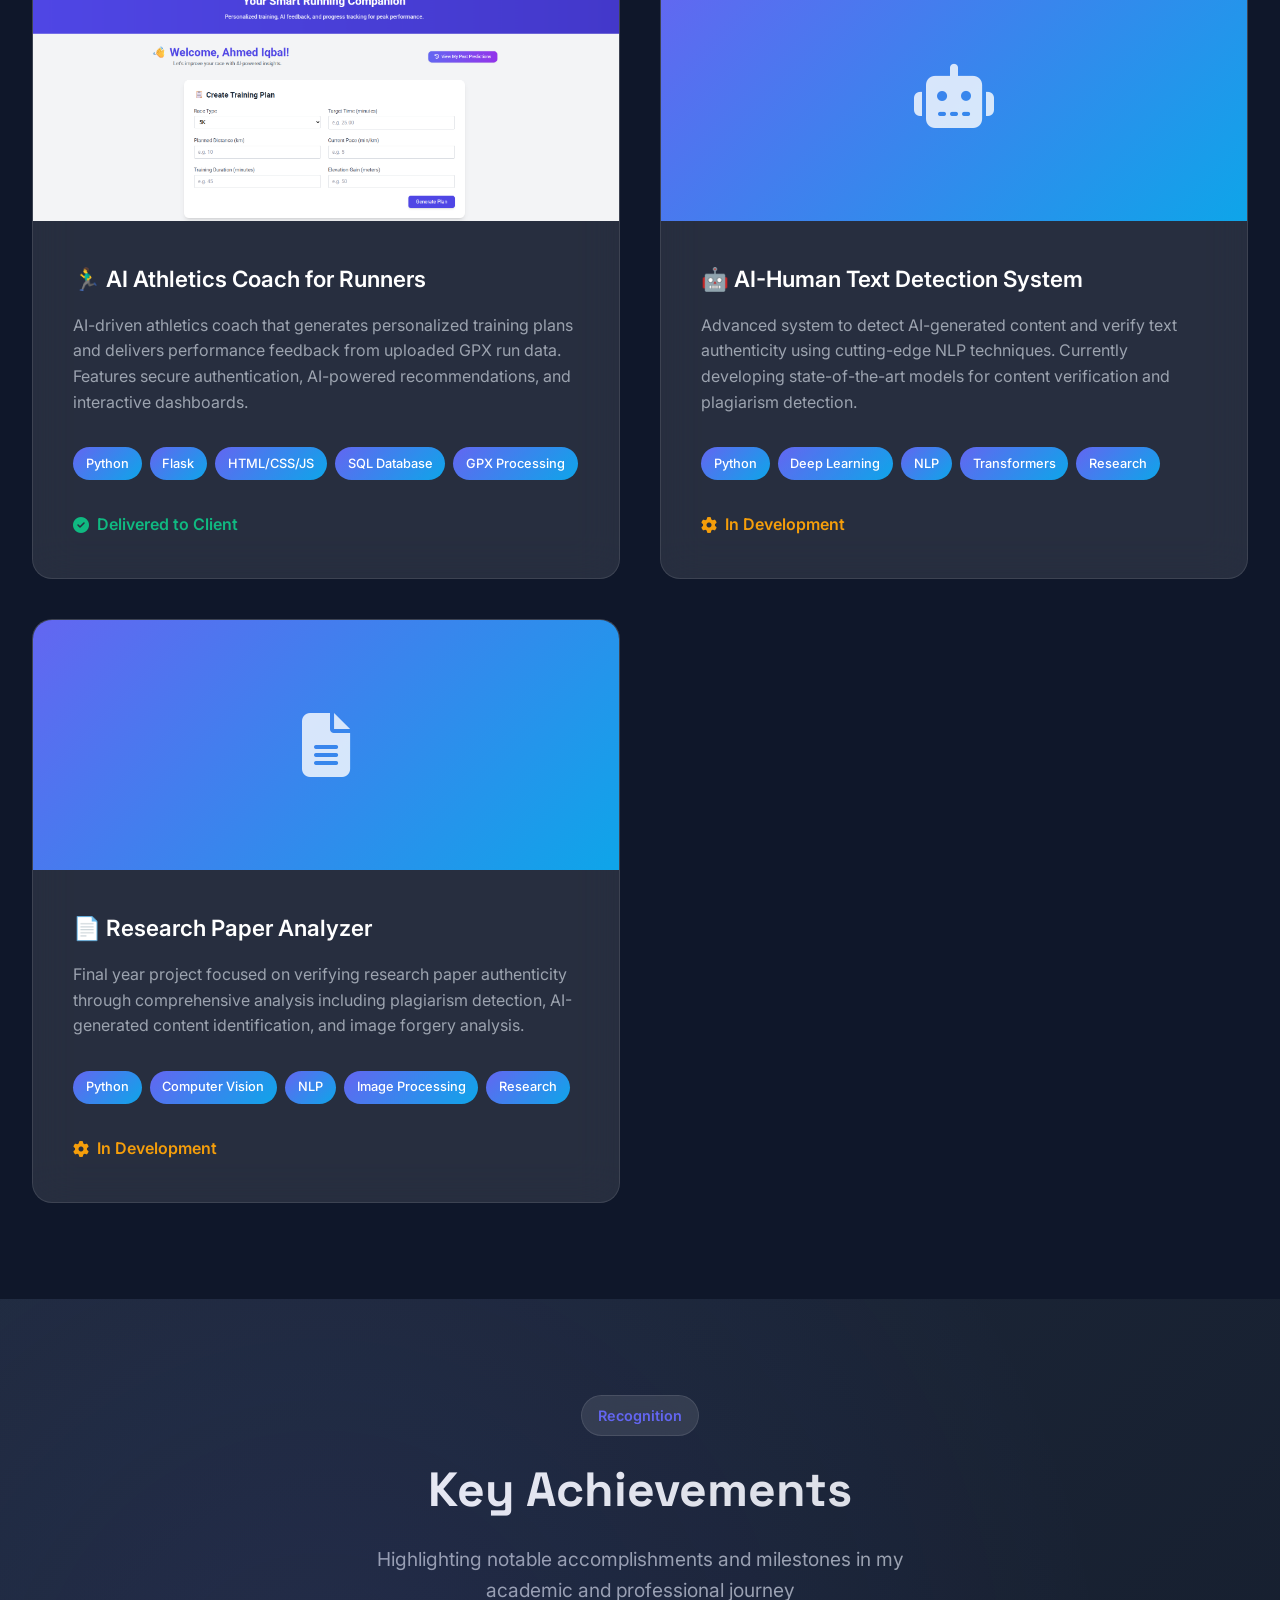
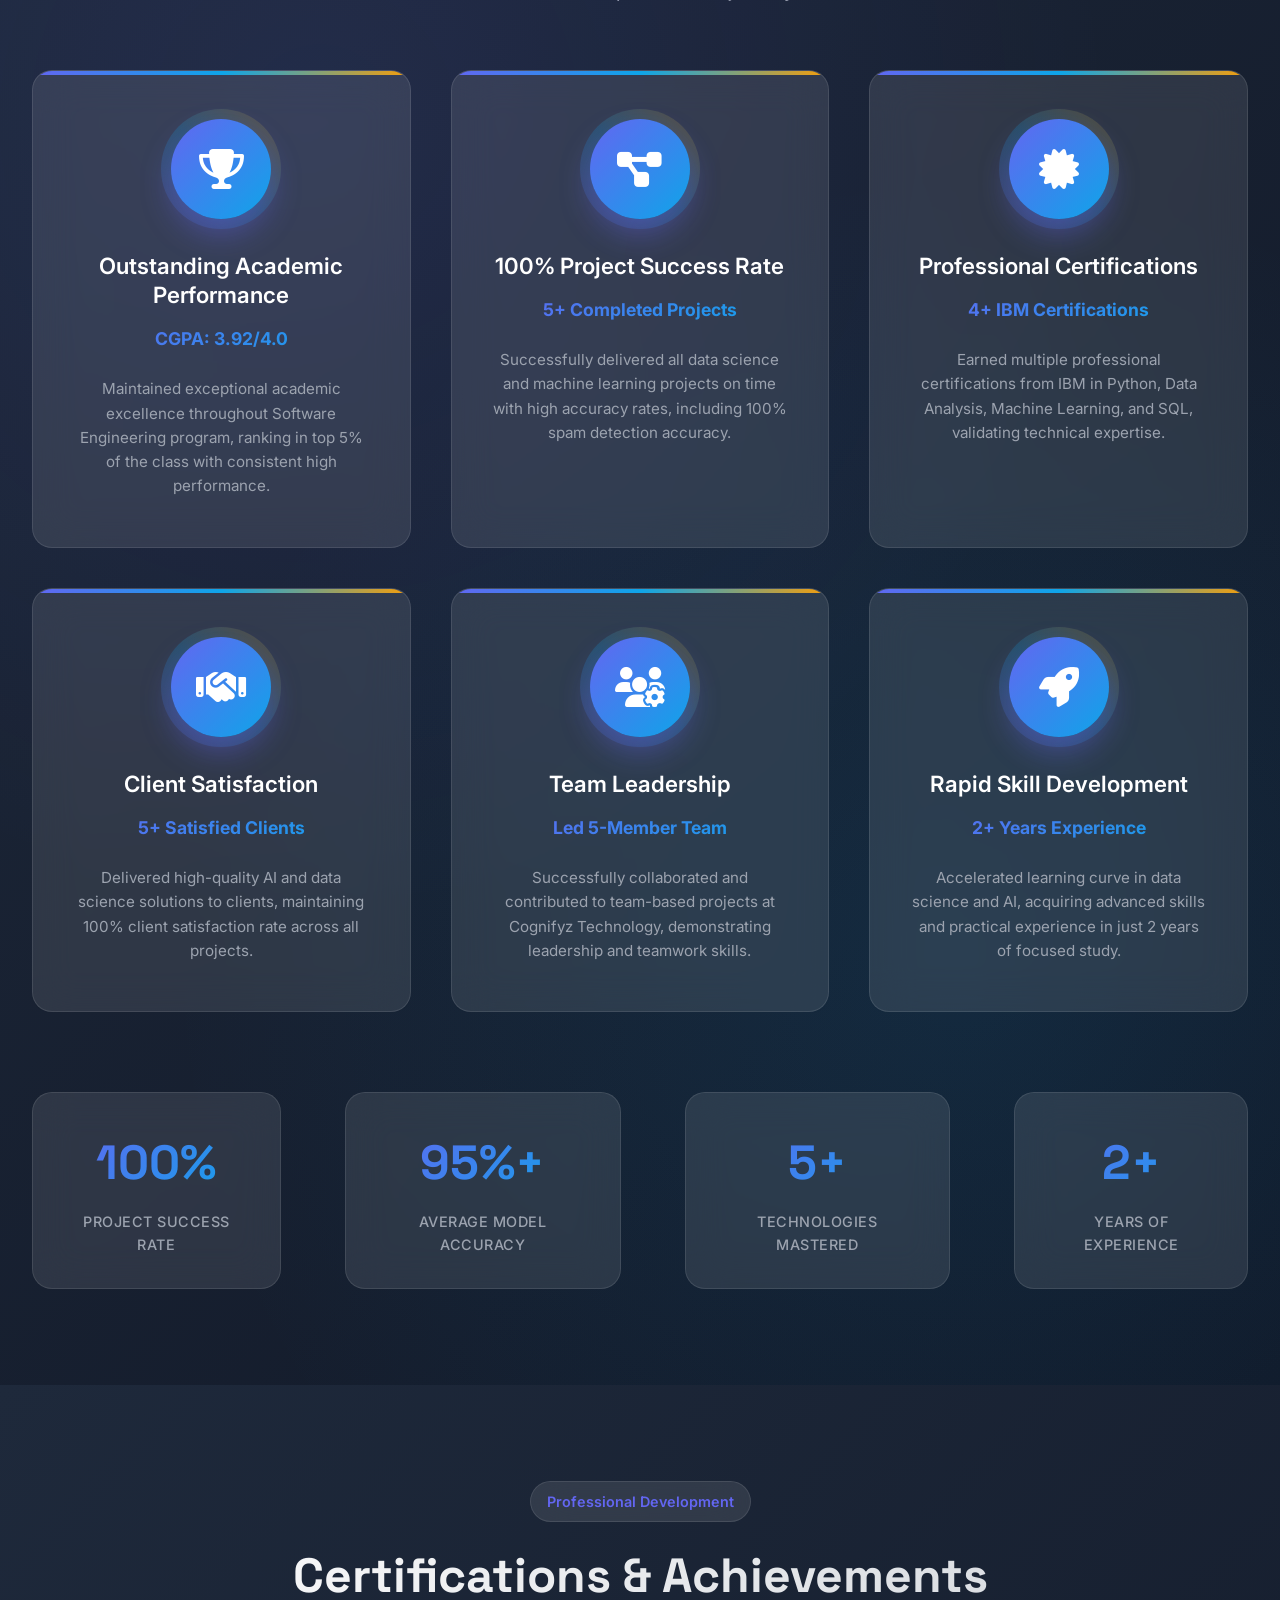
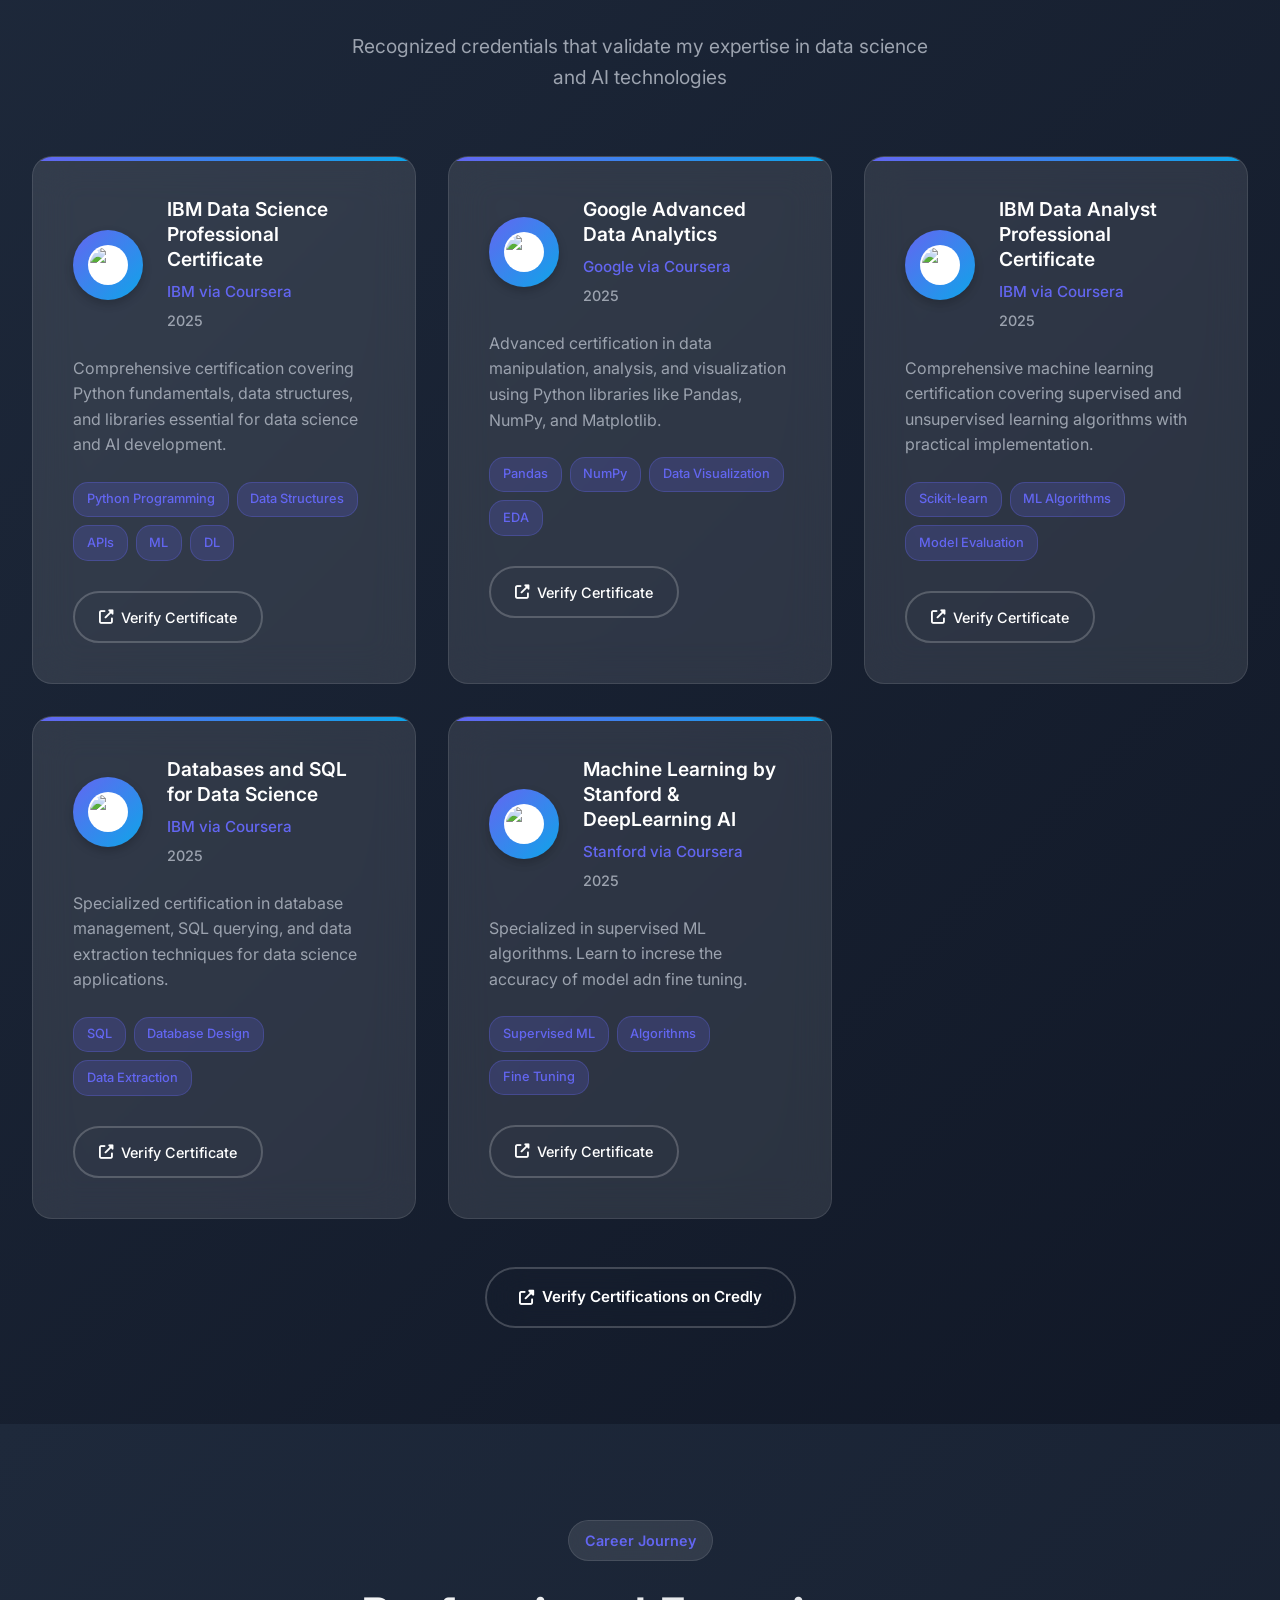
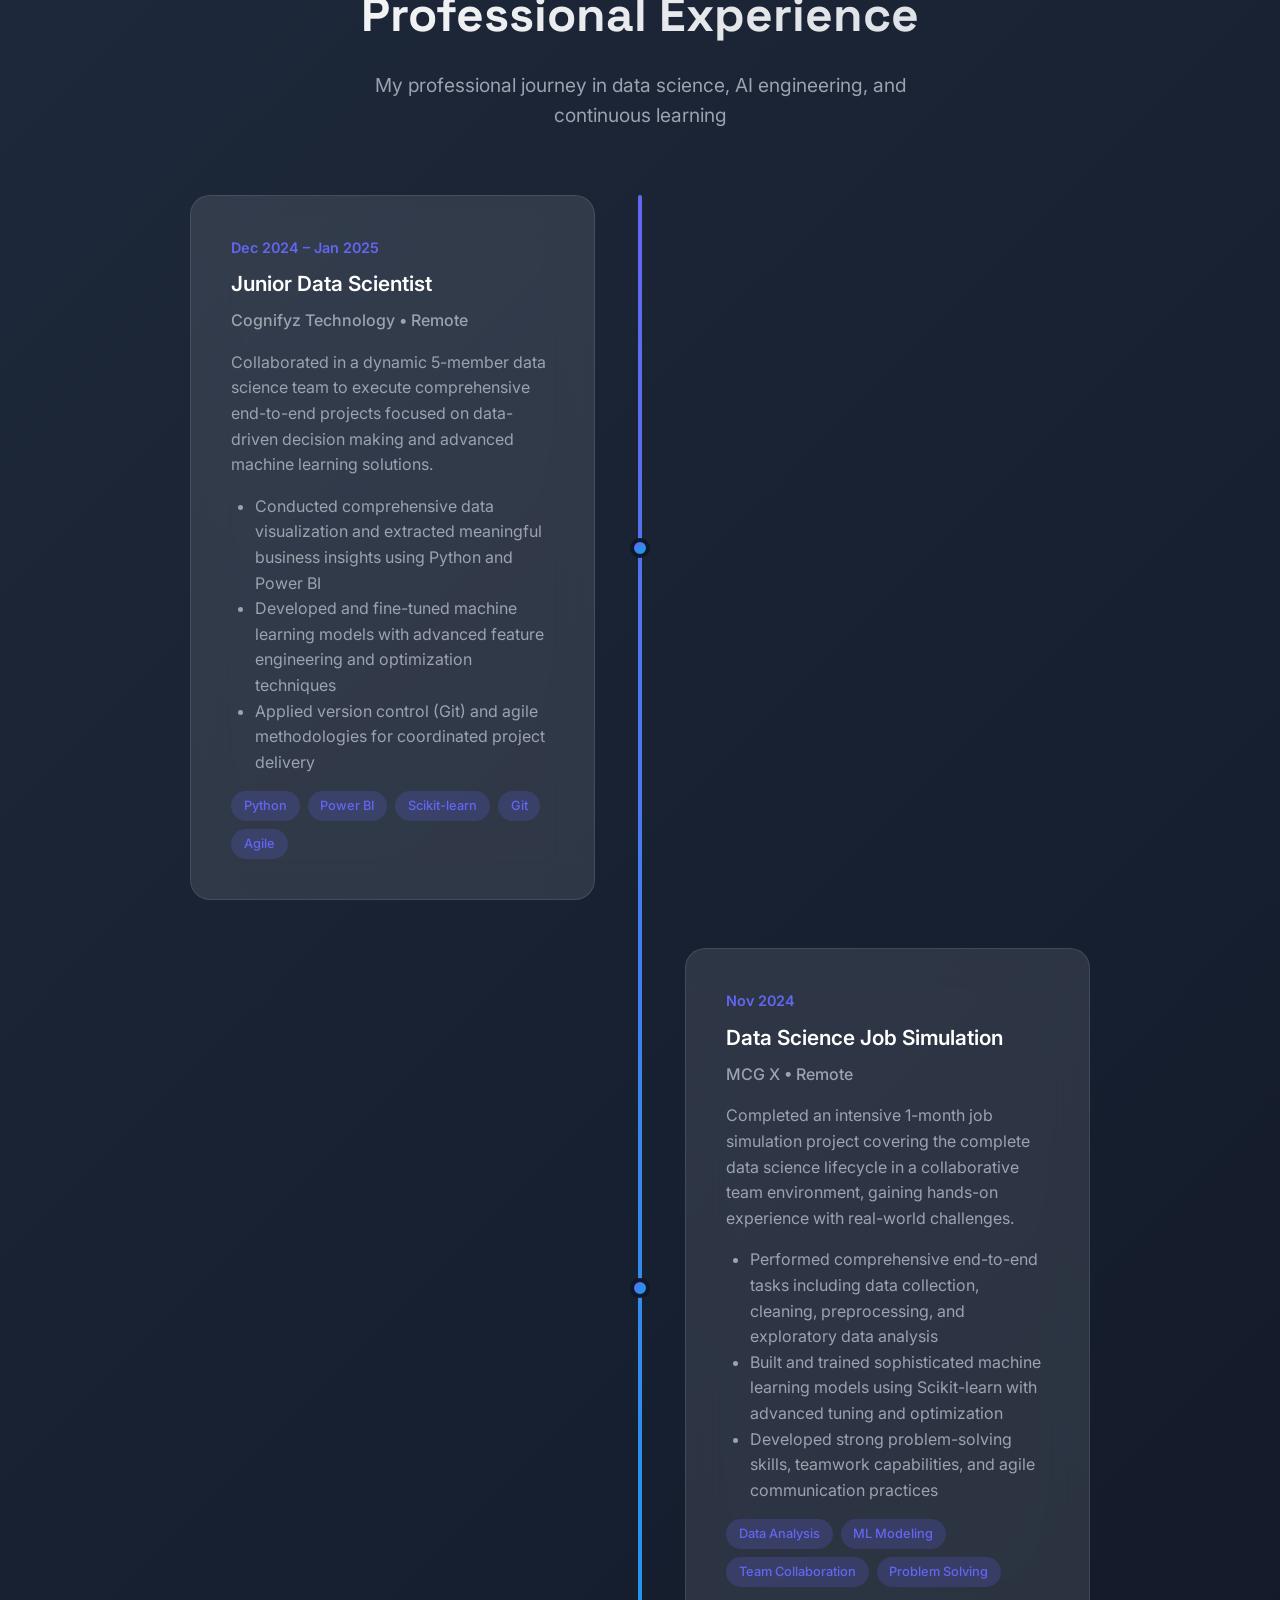
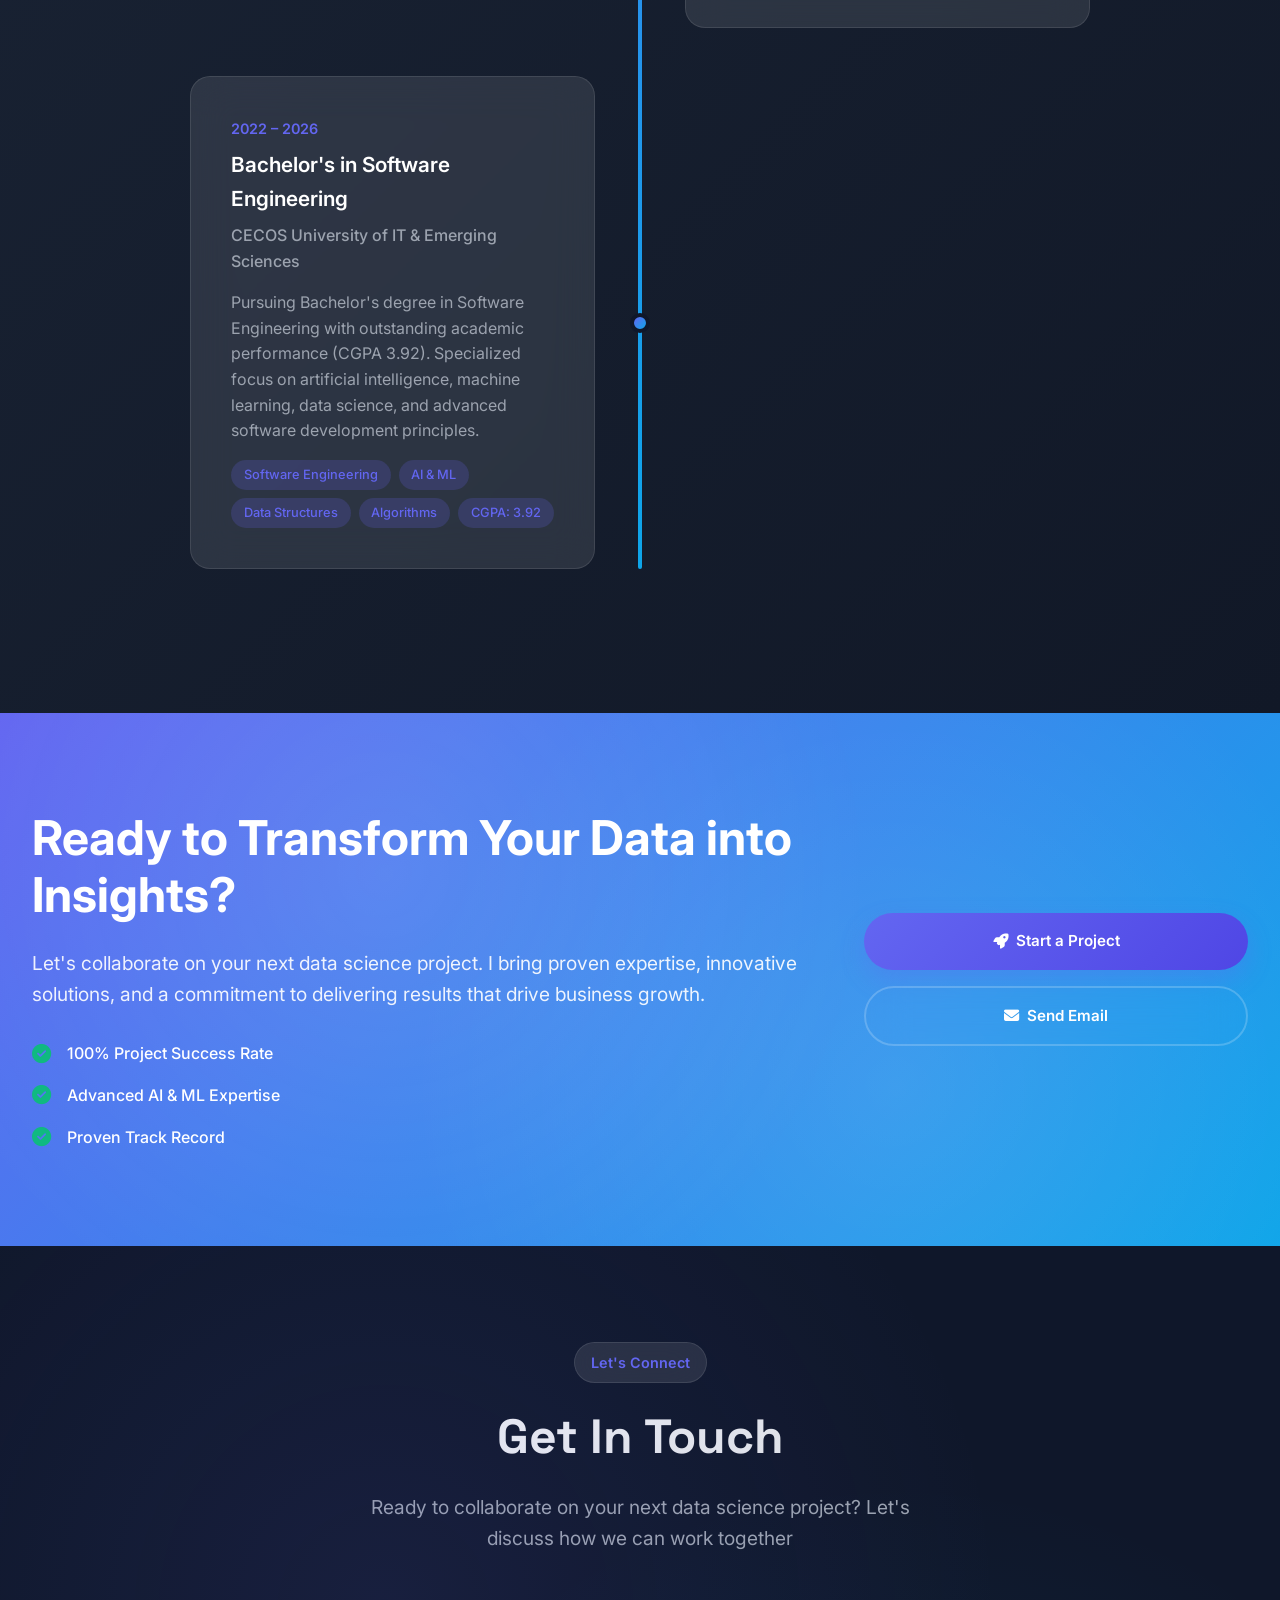
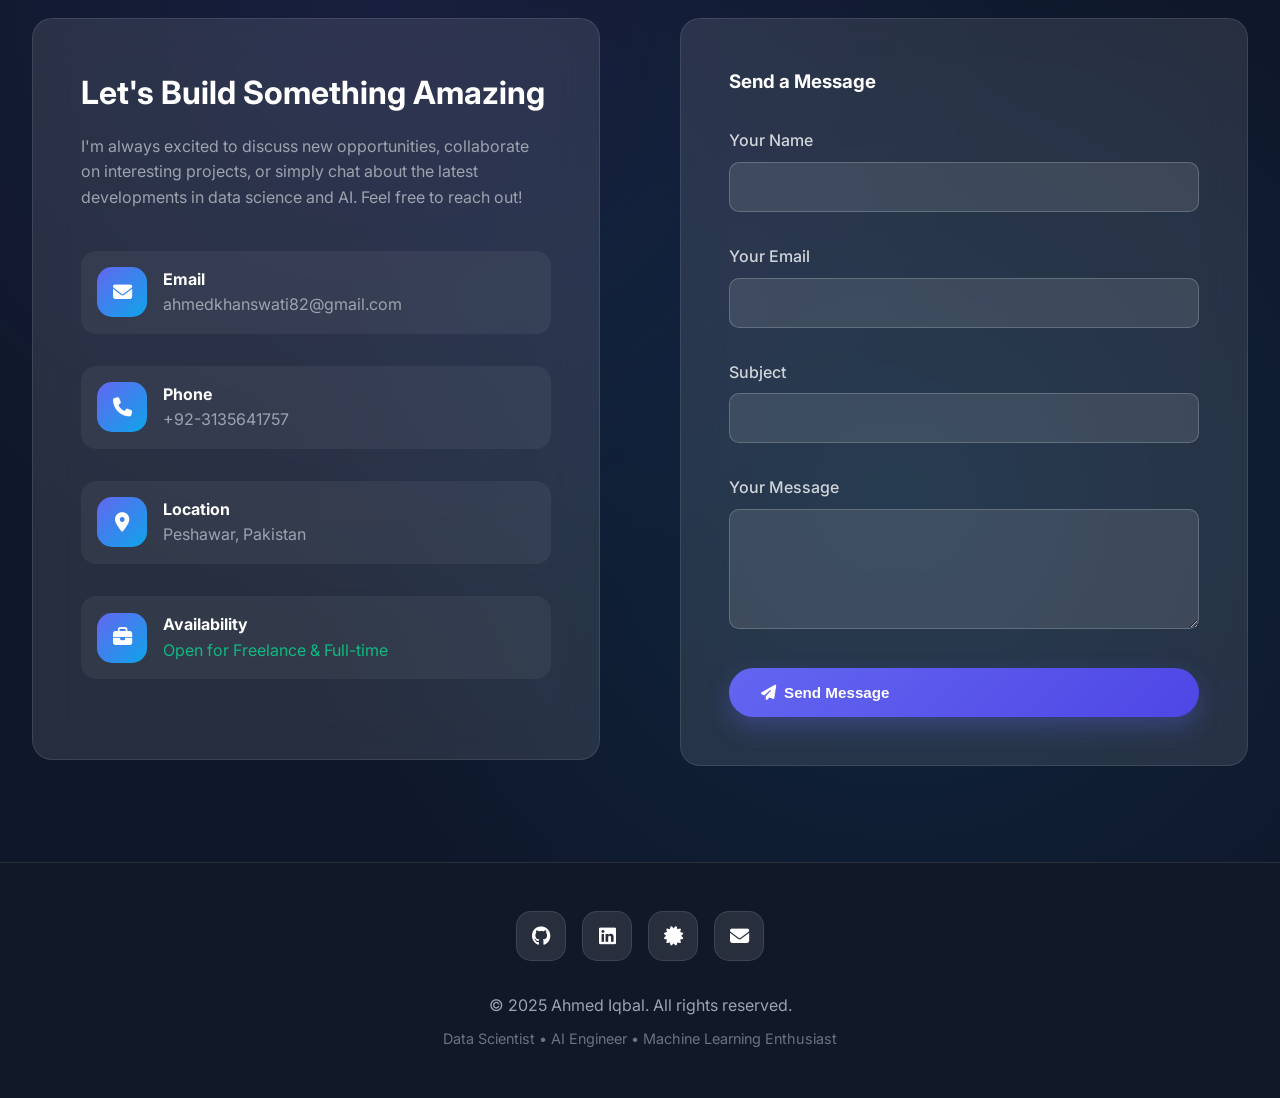
==== commit a52ecf4b: "Update index.html" ====
--- a/index.html
+++ b/index.html
@@ -136,21 +136,471 @@
             z-index: 999;
         }
 
+        /* Certifications Section */
+.certifications {
+    background: linear-gradient(135deg, var(--dark-light) 0%, var(--gray-900) 100%);
+}
+
+.certifications-grid {
+    display: grid;
+    grid-template-columns: repeat(auto-fit, minmax(350px, 1fr));
+    gap: 2rem;
+    margin-bottom: 3rem;
+}
+
+.certification-card {
+    background: var(--glass);
+    backdrop-filter: blur(20px);
+    border: 1px solid rgba(255, 255, 255, 0.1);
+    padding: 2.5rem;
+    border-radius: 20px;
+    transition: all 0.3s ease;
+    position: relative;
+    overflow: hidden;
+}
+
+.certification-card::before {
+    content: '';
+    position: absolute;
+    top: 0;
+    left: 0;
+    width: 100%;
+    height: 4px;
+    background: linear-gradient(90deg, var(--primary), var(--secondary));
+}
+
+.certification-card:hover {
+    transform: translateY(-10px);
+    background: rgba(255, 255, 255, 0.15);
+    box-shadow: 0 20px 40px rgba(99, 102, 241, 0.2);
+}
+
+.cert-logo {
+    width: 70px;
+    height: 70px;
+    background: linear-gradient(135deg, var(--primary), var(--secondary));
+    border-radius: 50%;
+    display: flex;
+    align-items: center;
+    justify-content: center;
+    flex-shrink: 0;
+    padding: 5px; /* This creates the border space */
+    box-shadow: 0 4px 10px rgba(0, 0, 0, 0.2);
+}
+
+.cert-logo img {
+    width: 80%; /* Logo takes 80% of container */
+    height: 80%;
+    object-fit: contain;
+    border-radius: 50%;
+    background: white; /* Optional: adds white background to logos */
+    padding: 2px; /* Optional: adds small padding inside logo */
+}
+
+/* Adjust header alignment */
+.cert-header {
+    display: flex;
+    align-items: center;
+    gap: 1.5rem;
+    margin-bottom: 1.5rem;
+}
+/* Mobile responsiveness */
+@media (max-width: 768px) {
+    .cert-logo {
+        width: 60px;
+        height: 60px;
+    }
+    
+    .cert-header {
+        flex-direction: row; /* Keep horizontal layout on mobile */
+        align-items: center;
+        text-align: left;
+    }
+}
+
+.cert-info {
+    flex: 1;
+}
+
+.cert-title {
+    font-size: 1.2rem;
+    font-weight: 600;
+    color: var(--white);
+    margin-bottom: 0.5rem;
+    line-height: 1.3;
+}
+
+.cert-issuer {
+    color: var(--primary);
+    font-weight: 500;
+    font-size: 0.95rem;
+    margin-bottom: 0.25rem;
+}
+
+.cert-date {
+    color: var(--gray-400);
+    font-size: 0.9rem;
+    font-weight: 500;
+}
+
+.cert-description {
+    color: var(--gray-400);
+    line-height: 1.6;
+    margin-bottom: 1.5rem;
+}
+
+.cert-skills {
+    display: flex;
+    flex-wrap: wrap;
+    gap: 0.5rem;
+}
+
+.cert-skill {
+    background: rgba(99, 102, 241, 0.2);
+    color: var(--primary);
+    padding: 0.4rem 0.8rem;
+    border-radius: 15px;
+    font-size: 0.8rem;
+    font-weight: 500;
+    border: 1px solid rgba(99, 102, 241, 0.3);
+}
+
+.cert-verification {
+    text-align: center;
+    margin-top: 3rem;
+}
+
+@media (max-width: 768px) {
+    .certifications-grid {
+        grid-template-columns: 1fr;
+    }
+    
+    .certification-card {
+        padding: 2rem;
+    }
+    
+    .cert-header {
+        flex-direction: column;
+        align-items: center;
+        text-align: center;
+    }
+    
+    .cert-logo {
+        margin-bottom: 1rem;
+    }
+}
+
         @media (min-width: 769px) {
-  .menu-toggle {
-    display: none; /* Hide on desktop */
-  }
-}
-
-.menu-toggle span {
-  display: block;
-  width: 100%;
-  height: 3px;
-  background: var(--white);
-  transition: all 0.3s ease;
-}
-
-        
+            .menu-toggle {
+            display: none; /* Hide on desktop */
+        }
+        }
+
+        .menu-toggle span {
+        display: block;
+        width: 100%;
+        height: 3px;
+        background: var(--white);
+        transition: all 0.3s ease;
+        }
+
+
+        /*Call to Action*/
+
+        .cta-section {
+    background: linear-gradient(135deg, var(--primary), var(--secondary));
+    padding: 6rem 0;
+    position: relative;
+    overflow: hidden;
+}
+
+.cta-section::before {
+    content: '';
+    position: absolute;
+    top: 0;
+    left: 0;
+    right: 0;
+    bottom: 0;
+    background: 
+        radial-gradient(circle at 30% 30%, rgba(255, 255, 255, 0.1) 0%, transparent 50%),
+        radial-gradient(circle at 70% 70%, rgba(255, 255, 255, 0.1) 0%, transparent 50%);
+}
+
+.cta-content {
+    display: grid;
+    grid-template-columns: 2fr 1fr;
+    gap: 4rem;
+    align-items: center;
+    position: relative;
+    z-index: 2;
+}
+
+.cta-text h2 {
+    font-size: 3rem;
+    font-weight: 700;
+    color: var(--white);
+    margin-bottom: 1.5rem;
+    line-height: 1.2;
+}
+
+.cta-text p {
+    font-size: 1.2rem;
+    color: rgba(255, 255, 255, 0.9);
+    margin-bottom: 2rem;
+    line-height: 1.6;
+}
+
+.cta-highlights {
+    display: flex;
+    flex-direction: column;
+    gap: 1rem;
+}
+
+.cta-highlight {
+    display: flex;
+    align-items: center;
+    gap: 1rem;
+    color: var(--white);
+    font-weight: 500;
+}
+
+.cta-highlight i {
+    color: var(--success);
+    font-size: 1.2rem;
+}
+
+.cta-buttons {
+    display: flex;
+    flex-direction: column;
+    gap: 1rem;
+}
+
+.btn-large {
+    padding: 1.2rem 2.5rem;
+    font-size: 1.1rem;
+    min-width: 200px;
+    justify-content: center;
+}
+
+@media (max-width: 768px) {
+    .cta-content {
+        grid-template-columns: 1fr;
+        gap: 3rem;
+        text-align: center;
+    }
+    
+    .cta-text h2 {
+        font-size: 2.2rem;
+    }
+    
+    .cta-buttons {
+        flex-direction: row;
+        justify-content: center;
+        flex-wrap: wrap;
+    }
+}
+
+        /* Achievements Section */
+.achievements {
+    background: linear-gradient(135deg, var(--dark-light) 0%, var(--gray-900) 100%);
+    position: relative;
+    overflow: hidden;
+}
+
+.achievements::before {
+    content: '';
+    position: absolute;
+    top: 0;
+    left: 0;
+    right: 0;
+    bottom: 0;
+    background: 
+        radial-gradient(circle at 25% 25%, rgba(99, 102, 241, 0.1) 0%, transparent 50%),
+        radial-gradient(circle at 75% 75%, rgba(14, 165, 233, 0.1) 0%, transparent 50%);
+}
+
+.achievements-grid {
+    display: grid;
+    grid-template-columns: repeat(auto-fit, minmax(350px, 1fr));
+    gap: 2.5rem;
+    margin-bottom: 5rem;
+    position: relative;
+    z-index: 2;
+}
+
+.achievement-card {
+    background: var(--glass);
+    backdrop-filter: blur(20px);
+    border: 1px solid rgba(255, 255, 255, 0.1);
+    padding: 3rem 2.5rem;
+    border-radius: 20px;
+    text-align: center;
+    transition: all 0.3s cubic-bezier(0.4, 0, 0.2, 1);
+    position: relative;
+    overflow: hidden;
+}
+
+.achievement-card::before {
+    content: '';
+    position: absolute;
+    top: 0;
+    left: 0;
+    width: 100%;
+    height: 4px;
+    background: linear-gradient(90deg, var(--primary), var(--secondary), var(--accent));
+}
+
+.achievement-card:hover {
+    transform: translateY(-15px) scale(1.02);
+    background: rgba(255, 255, 255, 0.15);
+    box-shadow: 0 25px 50px rgba(99, 102, 241, 0.3);
+}
+
+.achievement-icon {
+    width: 100px;
+    height: 100px;
+    background: linear-gradient(135deg, var(--primary), var(--secondary));
+    border-radius: 50%;
+    display: flex;
+    align-items: center;
+    justify-content: center;
+    font-size: 2.5rem;
+    color: var(--white);
+    margin: 0 auto 2rem;
+    position: relative;
+    box-shadow: 0 15px 30px rgba(99, 102, 241, 0.4);
+}
+
+.achievement-icon::after {
+    content: '';
+    position: absolute;
+    top: -10px;
+    left: -10px;
+    right: -10px;
+    bottom: -10px;
+    background: linear-gradient(45deg, var(--primary), var(--secondary), var(--accent));
+    border-radius: 50%;
+    opacity: 0.2;
+    animation: pulse-ring 3s infinite;
+    z-index: -1;
+}
+
+@keyframes pulse-ring {
+    0%, 100% { transform: scale(1); opacity: 0.2; }
+    50% { transform: scale(1.1); opacity: 0.1; }
+}
+
+.achievement-title {
+    font-size: 1.4rem;
+    font-weight: 600;
+    color: var(--white);
+    margin-bottom: 1rem;
+    line-height: 1.3;
+}
+
+.achievement-metric {
+    font-size: 1.1rem;
+    font-weight: 700;
+    background: linear-gradient(135deg, var(--primary), var(--secondary));
+    -webkit-background-clip: text;
+    -webkit-text-fill-color: transparent;
+    background-clip: text;
+    margin-bottom: 1.5rem;
+    display: block;
+}
+
+.achievement-description {
+    color: var(--gray-400);
+    line-height: 1.6;
+    font-size: 0.95rem;
+}
+
+/* Key Metrics Row */
+.metrics-row {
+    display: flex;
+    justify-content: center;
+    gap: 4rem;
+    margin-top: 4rem;
+    position: relative;
+    z-index: 2;
+}
+
+.metric-item {
+    text-align: center;
+    padding: 2rem;
+    background: var(--glass);
+    backdrop-filter: blur(20px);
+    border: 1px solid rgba(255, 255, 255, 0.1);
+    border-radius: 20px;
+    min-width: 180px;
+    transition: all 0.3s ease;
+}
+
+.metric-item:hover {
+    transform: translateY(-10px);
+    background: rgba(255, 255, 255, 0.15);
+}
+
+.metric-number {
+    font-size: 3rem;
+    font-weight: 800;
+    background: linear-gradient(135deg, var(--primary), var(--secondary));
+    -webkit-background-clip: text;
+    -webkit-text-fill-color: transparent;
+    background-clip: text;
+    margin-bottom: 0.5rem;
+    font-family: 'Space Grotesk', sans-serif;
+}
+
+.metric-label {
+    color: var(--gray-400);
+    font-weight: 500;
+    font-size: 0.9rem;
+    text-transform: uppercase;
+    letter-spacing: 0.5px;
+}
+
+@media (max-width: 768px) {
+    .achievements-grid {
+        grid-template-columns: 1fr;
+        gap: 2rem;
+    }
+    
+    .achievement-card {
+        padding: 2.5rem 2rem;
+    }
+    
+    .achievement-icon {
+        width: 80px;
+        height: 80px;
+        font-size: 2rem;
+    }
+    
+    .metrics-row {
+        flex-direction: column;
+        gap: 2rem;
+        align-items: center;
+    }
+    
+    .metric-item {
+        width: 100%;
+        max-width: 300px;
+    }
+    
+    .metric-number {
+        font-size: 2.5rem;
+    }
+}
+
+@media (max-width: 480px) {
+    .achievement-card {
+        padding: 2rem 1.5rem;
+    }
+    
+    .achievement-title {
+        font-size: 1.2rem;
+    }
+}
 
         /* Hero Section */
         .hero {
@@ -497,6 +947,167 @@
             font-weight: 500;
         }
 
+        /* Technical Expertise Section */
+.technical-expertise {
+    background: var(--dark);
+    padding: 8rem 0;
+}
+
+.skills-proficiency {
+    display: grid;
+    grid-template-columns: repeat(auto-fit, minmax(400px, 1fr));
+    gap: 4rem;
+    margin-bottom: 5rem;
+}
+
+.skill-category {
+    background: var(--glass);
+    backdrop-filter: blur(20px);
+    border: 1px solid rgba(255, 255, 255, 0.1);
+    padding: 3rem;
+    border-radius: 20px;
+}
+
+.category-title {
+    font-size: 1.5rem;
+    font-weight: 600;
+    color: var(--white);
+    margin-bottom: 2rem;
+    text-align: center;
+    background: linear-gradient(135deg, var(--primary) 0%, var(--secondary) 100%);
+    -webkit-background-clip: text;
+    -webkit-text-fill-color: transparent;
+    background-clip: text;
+}
+
+.skills-bars {
+    display: flex;
+    flex-direction: column;
+    gap: 1.5rem;
+}
+
+.skill-bar {
+    margin-bottom: 1rem;
+}
+
+.skill-info {
+    display: flex;
+    justify-content: space-between;
+    align-items: center;
+    margin-bottom: 0.5rem;
+}
+
+.skill-name {
+    font-weight: 600;
+    color: var(--white);
+    font-size: 1rem;
+}
+
+.skill-percentage {
+    font-weight: 600;
+    color: var(--primary);
+    font-size: 0.9rem;
+}
+
+.skill-progress {
+    height: 8px;
+    background: rgba(255, 255, 255, 0.1);
+    border-radius: 10px;
+    overflow: hidden;
+    position: relative;
+}
+
+.skill-fill {
+    height: 100%;
+    background: linear-gradient(90deg, var(--primary), var(--secondary));
+    border-radius: 10px;
+    transition: width 2s ease-in-out;
+    position: relative;
+}
+
+.skill-fill::after {
+    content: '';
+    position: absolute;
+    top: 0;
+    right: 0;
+    bottom: 0;
+    width: 30px;
+    background: linear-gradient(90deg, transparent, rgba(255, 255, 255, 0.3), transparent);
+    animation: shimmer 2s infinite;
+}
+
+@keyframes shimmer {
+    0% { transform: translateX(-30px); }
+    100% { transform: translateX(100%); }
+}
+
+/* Competencies Grid */
+.competencies-grid {
+    display: grid;
+    grid-template-columns: repeat(auto-fit, minmax(250px, 1fr));
+    gap: 2rem;
+    margin-top: 4rem;
+}
+
+.competency-card {
+    background: var(--glass);
+    backdrop-filter: blur(20px);
+    border: 1px solid rgba(255, 255, 255, 0.1);
+    padding: 2.5rem;
+    border-radius: 20px;
+    text-align: center;
+    transition: all 0.3s ease;
+}
+
+.competency-card:hover {
+    transform: translateY(-10px);
+    background: rgba(255, 255, 255, 0.15);
+}
+
+.competency-icon {
+    width: 80px;
+    height: 80px;
+    background: linear-gradient(135deg, var(--primary), var(--secondary));
+    border-radius: 50%;
+    display: flex;
+    align-items: center;
+    justify-content: center;
+    font-size: 2rem;
+    color: var(--white);
+    margin: 0 auto 1.5rem;
+}
+
+.competency-card h4 {
+    font-size: 1.3rem;
+    font-weight: 600;
+    color: var(--white);
+    margin-bottom: 1rem;
+}
+
+.competency-card p {
+    color: var(--gray-400);
+    line-height: 1.6;
+}
+
+@media (max-width: 768px) {
+    .skills-proficiency {
+        grid-template-columns: 1fr;
+        gap: 2rem;
+    }
+    
+    .skill-category {
+        padding: 2rem;
+    }
+    
+    .competencies-grid {
+        grid-template-columns: 1fr;
+    }
+    
+    .competency-card {
+        padding: 2rem;
+    }
+}
+
         /* Skills Section */
         .skills-grid {
             display: grid;
@@ -965,260 +1576,260 @@
         }
 
         /* ===================== */
-/* Enhanced Mobile Styles */
-/* ===================== */
-
-@media (max-width: 768px) {
-  /* Base Layout Adjustments */
-  body {
-    font-size: 15px;
-  }
-  
-  .container {
-    padding: 0 1.5rem;
-  }
-  
-  section {
-    padding: 4rem 0;
-  }
-
-  /* Improved Navigation */
-  .navbar {
-    padding: 0.8rem 0;
-    height: 70px;
-  }
-  
-  .nav-menu {
-    position: fixed;
-    top: 70px;
-    left: 0;
-    right: 0;
-    height: calc(100vh - 70px);
-    background: var(--glass-dark);
-    flex-direction: column;
-    padding: 2rem;
-    transform: translateX(-100%);
-    transition: transform 0.3s ease;
-    z-index: 998;
-    overflow-y: auto;
-  }
-  
-  .nav-menu.active {
-    transform: translateX(0);
-  }
-  
-  .nav-menu li {
-    margin: 1rem 0;
-  }
-  
-  .nav-link {
-    font-size: 1.1rem;
-    padding: 0.8rem 0;
-    display: block;
-  }
-
-  /* Hero Section */
-  .hero {
-    padding-top: 70px;
-    min-height: auto;
-    padding-bottom: 3rem;
-  }
-  
-  .hero-container {
-    grid-template-columns: 1fr;
-    gap: 3rem;
-    text-align: center;
-  }
-  
-  .hero-content h1 {
-    font-size: 2.5rem;
-    line-height: 1.2;
-  }
-  
-  .hero-subtitle {
-    font-size: 1.3rem;
-  }
-  
-  .hero-description {
-    font-size: 1rem;
-    margin: 0 auto 2rem;
-  }
-  
-  .hero-buttons {
-    flex-direction: column;
-    gap: 1rem;
-  }
-  
-  .btn {
-    width: 100%;
-    justify-content: center;
-  }
-  
-  .avatar-container {
-    width: 280px;
-    height: 280px;
-    margin: 0 auto;
-  }
-  
-  .hero-stats {
-    justify-content: center;
-    gap: 1.5rem;
-    flex-wrap: wrap;
-  }
-
-  /* Section Headers */
-  .section-header {
-    margin-bottom: 3rem;
-  }
-  
-  .section-title {
-    font-size: 2rem;
-    line-height: 1.2;
-  }
-  
-  .section-subtitle {
-    font-size: 1rem;
-  }
-
-  /* About Section */
-  .about-grid {
-    grid-template-columns: 1fr;
-    gap: 3rem;
-  }
-  
-  .about-highlights {
-    grid-template-columns: 1fr;
-    gap: 1.5rem;
-  }
-
-  /* Skills Section */
-  .skills-grid {
-    grid-template-columns: 1fr;
-  }
-  
-  .skill-card {
-    padding: 1.5rem;
-  }
-
-  /* Projects Section */
-  .projects-grid {
-    grid-template-columns: 1fr;
-  }
-  
-  .project-card {
-    max-width: 100%;
-  }
-  
-  .project-image {
-    height: 200px;
-  }
-  
-  .project-content {
-    padding: 1.5rem;
-  }
-  
-  .project-links {
-    flex-direction: column;
-    gap: 1rem;
-  }
-  
-  .project-link {
-    width: 100%;
-    justify-content: center;
-  }
-
-  /* Experience Timeline */
-  .timeline::before {
-    left: 20px;
-  }
-  
-  .timeline-item:nth-child(odd) .timeline-content,
-  .timeline-item:nth-child(even) .timeline-content {
-    margin-left: 60px;
-    margin-right: 0;
-  }
-  
-  .timeline-dot {
-    left: 20px;
-  }
-  
-  .timeline-content {
-    padding: 1.5rem;
-  }
-}
-
-  /* Add this to your existing CSS */
-@media (max-width: 768px) {
-  .contact-grid {
-    grid-template-columns: 1fr;
-    gap: 2rem;
-  }
-  
-  .contact-info {
-    width: 100%;
-    margin: 0;
-    padding: 2rem 1.5rem;
-    border-radius: 0;
-    box-sizing: border-box;
-  }
-  
-  .contact-form {
-    width: 100%;
-    padding: 2rem 1.5rem;
-    margin: 0;
-    border-radius: 0;
-  }
-  
-  .contact-item {
-    padding: 1rem;
-  }
-  
-  .contact-title {
-    font-size: 1.8rem;
-  }
-}
-
-/* For very small screens */
-@media (max-width: 480px) {
-  .contact-info, 
-  .contact-form {
-    padding: 1.5rem 1rem;
-  }
-  
-  .contact-item {
-    flex-direction: column;
-    text-align: center;
-  }
-  
-  .contact-icon {
-    margin-bottom: 1rem;
-  }
-}
-
-/* Extra Small Devices (below 480px) */
-@media (max-width: 480px) {
-  .hero-content h1 {
-    font-size: 2rem;
-  }
-  
-  .hero-subtitle {
-    font-size: 1.1rem;
-  }
-  
-  .avatar-container {
-    width: 240px;
-    height: 240px;
-  }
-  
-  .section-title {
-    font-size: 1.8rem;
-  }
-  
-  .highlight-card,
-  .skill-card {
-    padding: 1.2rem;
-  }
-}
+        /* Enhanced Mobile Styles */
+        /* ===================== */
+
+        @media (max-width: 768px) {
+        /* Base Layout Adjustments */
+        body {
+            font-size: 15px;
+        }
+        
+        .container {
+            padding: 0 1.5rem;
+        }
+        
+        section {
+            padding: 4rem 0;
+        }
+
+        /* Improved Navigation */
+        .navbar {
+            padding: 0.8rem 0;
+            height: 70px;
+        }
+        
+        .nav-menu {
+            position: fixed;
+            top: 70px;
+            left: 0;
+            right: 0;
+            height: calc(100vh - 70px);
+            background: var(--glass-dark);
+            flex-direction: column;
+            padding: 2rem;
+            transform: translateX(-100%);
+            transition: transform 0.3s ease;
+            z-index: 998;
+            overflow-y: auto;
+        }
+        
+        .nav-menu.active {
+            transform: translateX(0);
+        }
+        
+        .nav-menu li {
+            margin: 1rem 0;
+        }
+        
+        .nav-link {
+            font-size: 1.1rem;
+            padding: 0.8rem 0;
+            display: block;
+        }
+
+        /* Hero Section */
+        .hero {
+            padding-top: 70px;
+            min-height: auto;
+            padding-bottom: 3rem;
+        }
+        
+        .hero-container {
+            grid-template-columns: 1fr;
+            gap: 3rem;
+            text-align: center;
+        }
+        
+        .hero-content h1 {
+            font-size: 2.5rem;
+            line-height: 1.2;
+        }
+        
+        .hero-subtitle {
+            font-size: 1.3rem;
+        }
+        
+        .hero-description {
+            font-size: 1rem;
+            margin: 0 auto 2rem;
+        }
+        
+        .hero-buttons {
+            flex-direction: column;
+            gap: 1rem;
+        }
+        
+        .btn {
+            width: 100%;
+            justify-content: center;
+        }
+        
+        .avatar-container {
+            width: 280px;
+            height: 280px;
+            margin: 0 auto;
+        }
+        
+        .hero-stats {
+            justify-content: center;
+            gap: 1.5rem;
+            flex-wrap: wrap;
+        }
+
+        /* Section Headers */
+        .section-header {
+            margin-bottom: 3rem;
+        }
+        
+        .section-title {
+            font-size: 2rem;
+            line-height: 1.2;
+        }
+        
+        .section-subtitle {
+            font-size: 1rem;
+        }
+
+        /* About Section */
+        .about-grid {
+            grid-template-columns: 1fr;
+            gap: 3rem;
+        }
+        
+        .about-highlights {
+            grid-template-columns: 1fr;
+            gap: 1.5rem;
+        }
+
+        /* Skills Section */
+        .skills-grid {
+            grid-template-columns: 1fr;
+        }
+        
+        .skill-card {
+            padding: 1.5rem;
+        }
+
+        /* Projects Section */
+        .projects-grid {
+            grid-template-columns: 1fr;
+        }
+        
+        .project-card {
+            max-width: 100%;
+        }
+        
+        .project-image {
+            height: 200px;
+        }
+        
+        .project-content {
+            padding: 1.5rem;
+        }
+        
+        .project-links {
+            flex-direction: column;
+            gap: 1rem;
+        }
+        
+        .project-link {
+            width: 100%;
+            justify-content: center;
+        }
+
+        /* Experience Timeline */
+        .timeline::before {
+            left: 20px;
+        }
+        
+        .timeline-item:nth-child(odd) .timeline-content,
+        .timeline-item:nth-child(even) .timeline-content {
+            margin-left: 60px;
+            margin-right: 0;
+        }
+        
+        .timeline-dot {
+            left: 20px;
+        }
+        
+        .timeline-content {
+            padding: 1.5rem;
+        }
+    }
+
+        /* Add this to your existing CSS */
+        @media (max-width: 768px) {
+        .contact-grid {
+            grid-template-columns: 1fr;
+            gap: 2rem;
+        }
+        
+        .contact-info {
+            width: 100%;
+            margin: 0;
+            padding: 2rem 1.5rem;
+            border-radius: 0;
+            box-sizing: border-box;
+        }
+        
+        .contact-form {
+            width: 100%;
+            padding: 2rem 1.5rem;
+            margin: 0;
+            border-radius: 0;
+        }
+        
+        .contact-item {
+            padding: 1rem;
+        }
+        
+        .contact-title {
+            font-size: 1.8rem;
+        }
+    }
+
+        /* For very small screens */
+        @media (max-width: 480px) {
+        .contact-info, 
+        .contact-form {
+            padding: 1.5rem 1rem;
+        }
+        
+        .contact-item {
+            flex-direction: column;
+            text-align: center;
+        }
+        
+        .contact-icon {
+            margin-bottom: 1rem;
+        }
+    }
+
+        /* Extra Small Devices (below 480px) */
+        @media (max-width: 480px) {
+        .hero-content h1 {
+            font-size: 2rem;
+        }
+        
+        .hero-subtitle {
+            font-size: 1.1rem;
+        }
+        
+        .avatar-container {
+            width: 240px;
+            height: 240px;
+        }
+        
+        .section-title {
+            font-size: 1.8rem;
+        }
+        
+        .highlight-card,
+        .skill-card {
+            padding: 1.2rem;
+        }
+    }
     </style>
 </head>
 <body>
@@ -1227,13 +1838,16 @@
         <div class="nav-container">
             <div class="logo">Ahmed Iqbal</div>
             <ul class="nav-menu" id="nav-menu">
-                <li><a href="#home" class="nav-link">Home</a></li>
-                <li><a href="#about" class="nav-link">About</a></li>
-                <li><a href="#skills" class="nav-link">Skills</a></li>
-                <li><a href="#projects" class="nav-link">Projects</a></li>
-                <li><a href="#experience" class="nav-link">Experience</a></li>
-                <li><a href="#contact" class="nav-link">Contact</a></li>
-            </ul>
+    <li><a href="#home" class="nav-link">Home</a></li>
+    <li><a href="#about" class="nav-link">About</a></li>
+    <li><a href="#skills" class="nav-link">Skills</a></li>
+    <li><a href="#technical-expertise" class="nav-link">Expertise</a></li>
+    <li><a href="#projects" class="nav-link">Projects</a></li>
+    <li><a href="#achievements" class="nav-link">Achievements</a></li>
+    <li><a href="#certifications" class="nav-link">Certifications</a></li>
+    <li><a href="#experience" class="nav-link">Experience</a></li>
+    <li><a href="#contact" class="nav-link">Contact</a></li>
+</ul>
             <div class="menu-toggle" id="menu-toggle">
                 <span></span>
                 <span></span>
@@ -1279,6 +1893,10 @@
                         <div class="stat-number">4+</div>
                         <div class="stat-label">Certifications</div>
                     </div>
+                    <div class="stat">
+                        <div class="stat-number">5+</div>
+                        <div class="stat-label">Satisfied Clients</div>
+                    </div>
                 </div>
             </div>
             <div class="hero-image">
@@ -1306,16 +1924,19 @@
             </div>
             <div class="about-grid">
                 <div class="about-content">
-                    <p>
-                        I'm Ahmed Iqbal, an aspiring Data Scientist, Data Analyst, and AI Engineer with a strong academic foundation in Software Engineering. My journey in data science began with a curiosity about how data can tell stories and drive meaningful decisions.
-                    </p>
-                    <p>
-                        With deep expertise in Python, Machine Learning, Data Visualization, and AI model development, I specialize in transforming complex datasets into actionable insights and intelligent systems that solve real-world problems.
-                    </p>
-                    <p>
-                        Currently pursuing my Bachelor's in Software Engineering with a CGPA of 3.92 at CECOS University. I'm driven by curiosity and innovation, constantly learning new technologies and seeking opportunities to contribute to AI-first organizations and research-driven platforms.
-                    </p>
-                </div>
+    <p>
+        I'm Ahmed Iqbal, a passionate Data Scientist, Data Analyst, and AI Engineer with a strong academic foundation in Software Engineering (CGPA: 3.92). My journey in data science began with a curiosity about how data can tell stories and drive meaningful business decisions.
+    </p>
+    <p>
+        <strong>What sets me apart:</strong> With hands-on experience in Python, Machine Learning, Deep Learning, and advanced data analytics, I specialize in transforming complex datasets into actionable insights. I have a proven track record of delivering high-impact projects, including recommendation systems, classification models with 100% accuracy, and AI-driven analytics solutions.
+    </p>
+    <p>
+        <strong>Professional Impact:</strong> During my tenure at Cognifyz Technology, I collaborated with cross-functional teams to deliver data-driven solutions that improved business decision-making. I have successfully completed 5+ projects, earned 4+ professional certifications from IBM, and maintained a 100% client satisfaction rate.
+    </p>
+    <p>
+        <strong>Current Focus:</strong> I'm actively pursuing advanced research in AI-human text detection and developing innovative solutions for content authenticity verification. My goal is to contribute to AI-first organizations and research-driven platforms that are shaping the future of technology.
+    </p>
+</div>
                 <div class="about-highlights">
                     <div class="highlight-card fade-up">
                         <div class="highlight-icon">
@@ -1457,6 +2078,190 @@
             </div>
         </div>
     </section>
+
+
+    <!-- Technical Expertise Section (Add after Skills section) -->
+<section id="technical-expertise" class="technical-expertise">
+    <div class="container">
+        <div class="section-header">
+            <div class="section-badge">Technical Proficiency</div>
+            <h2 class="section-title">Core Technical Skills</h2>
+            <p class="section-subtitle">Proficiency levels in key technologies and tools</p>
+        </div>
+        
+        <div class="skills-proficiency">
+            <div class="skill-category">
+                <h3 class="category-title">Programming Languages</h3>
+                <div class="skills-bars">
+                    <div class="skill-bar fade-up">
+                        <div class="skill-info">
+                            <span class="skill-name">Python</span>
+                            <span class="skill-percentage">95%</span>
+                        </div>
+                        <div class="skill-progress">
+                            <div class="skill-fill" style="width: 95%"></div>
+                        </div>
+                    </div>
+                    
+                    <div class="skill-bar fade-up">
+                        <div class="skill-info">
+                            <span class="skill-name">SQL</span>
+                            <span class="skill-percentage">90%</span>
+                        </div>
+                        <div class="skill-progress">
+                            <div class="skill-fill" style="width: 90%"></div>
+                        </div>
+                    </div>
+                    
+                    <div class="skill-bar fade-up">
+                        <div class="skill-info">
+                            <span class="skill-name">JavaScript</span>
+                            <span class="skill-percentage">75%</span>
+                        </div>
+                        <div class="skill-progress">
+                            <div class="skill-fill" style="width: 75%"></div>
+                        </div>
+                    </div>
+                    
+                    <div class="skill-bar fade-up">
+                        <div class="skill-info">
+                            <span class="skill-name">HTML/CSS</span>
+                            <span class="skill-percentage">85%</span>
+                        </div>
+                        <div class="skill-progress">
+                            <div class="skill-fill" style="width: 85%"></div>
+                        </div>
+                    </div>
+                </div>
+            </div>
+            
+            <div class="skill-category">
+                <h3 class="category-title">Data Science & ML</h3>
+                <div class="skills-bars">
+                    <div class="skill-bar fade-up">
+                        <div class="skill-info">
+                            <span class="skill-name">Pandas & NumPy</span>
+                            <span class="skill-percentage">95%</span>
+                        </div>
+                        <div class="skill-progress">
+                            <div class="skill-fill" style="width: 95%"></div>
+                        </div>
+                    </div>
+                    
+                    <div class="skill-bar fade-up">
+                        <div class="skill-info">
+                            <span class="skill-name">Scikit-learn</span>
+                            <span class="skill-percentage">90%</span>
+                        </div>
+                        <div class="skill-progress">
+                            <div class="skill-fill" style="width: 90%"></div>
+                        </div>
+                    </div>
+                    
+                    <div class="skill-bar fade-up">
+                        <div class="skill-info">
+                            <span class="skill-name">TensorFlow</span>
+                            <span class="skill-percentage">80%</span>
+                        </div>
+                        <div class="skill-progress">
+                            <div class="skill-fill" style="width: 80%"></div>
+                        </div>
+                    </div>
+                    
+                    <div class="skill-bar fade-up">
+                        <div class="skill-info">
+                            <span class="skill-name">Data Visualization</span>
+                            <span class="skill-percentage">95%</span>
+                        </div>
+                        <div class="skill-progress">
+                            <div class="skill-fill" style="width: 95%"></div>
+                        </div>
+                    </div>
+                </div>
+            </div>
+            
+            <div class="skill-category">
+                <h3 class="category-title">Tools & Technologies</h3>
+                <div class="skills-bars">
+                    <div class="skill-bar fade-up">
+                        <div class="skill-info">
+                            <span class="skill-name">Git & GitHub</span>
+                            <span class="skill-percentage">88%</span>
+                        </div>
+                        <div class="skill-progress">
+                            <div class="skill-fill" style="width: 88%"></div>
+                        </div>
+                    </div>
+                    
+                    <div class="skill-bar fade-up">
+                        <div class="skill-info">
+                            <span class="skill-name">Streamlit</span>
+                            <span class="skill-percentage">90%</span>
+                        </div>
+                        <div class="skill-progress">
+                            <div class="skill-fill" style="width: 90%"></div>
+                        </div>
+                    </div>
+                    
+                    <div class="skill-bar fade-up">
+                        <div class="skill-info">
+                            <span class="skill-name">Anaconda</span>
+                            <span class="skill-percentage">90%</span>
+                        </div>
+                        <div class="skill-progress">
+                            <div class="skill-fill" style="width: 90%"></div>
+                        </div>
+                    </div>
+                    
+                    <div class="skill-bar fade-up">
+                        <div class="skill-info">
+                            <span class="skill-name">Flask</span>
+                            <span class="skill-percentage">90%</span>
+                        </div>
+                        <div class="skill-progress">
+                            <div class="skill-fill" style="width: 90%"></div>
+                        </div>
+                    </div>
+                </div>
+            </div>
+        </div>
+        
+        <!-- Key Competencies -->
+        <div class="competencies-grid">
+            <div class="competency-card fade-up">
+                <div class="competency-icon">
+                    <i class="fas fa-search-plus"></i>
+                </div>
+                <h4>Problem Solving</h4>
+                <p>Breaking down complex problems into manageable solutions</p>
+            </div>
+            
+            <div class="competency-card fade-up">
+                <div class="competency-icon">
+                    <i class="fas fa-users"></i>
+                </div>
+                <h4>Team Collaboration</h4>
+                <p>Effective communication and teamwork in agile environments</p>
+            </div>
+            
+            <div class="competency-card fade-up">
+                <div class="competency-icon">
+                    <i class="fas fa-lightbulb"></i>
+                </div>
+                <h4>Innovation</h4>
+                <p>Creative approaches to data science challenges</p>
+            </div>
+            
+            <div class="competency-card fade-up">
+                <div class="competency-icon">
+                    <i class="fas fa-rocket"></i>
+                </div>
+                <h4>Fast Learning</h4>
+                <p>Quick adaptation to new technologies and methodologies</p>
+            </div>
+        </div>
+    </div>
+</section>
 
     <!-- Projects Section -->
     <section id="projects" class="projects">
@@ -1595,6 +2400,257 @@
             </div>
         </div>
     </section>
+
+    <!-- Achievements Section -->
+<section id="achievements" class="achievements">
+    <div class="container">
+        <div class="section-header">
+            <div class="section-badge">Recognition</div>
+            <h2 class="section-title">Key Achievements</h2>
+            <p class="section-subtitle">Highlighting notable accomplishments and milestones in my academic and professional journey</p>
+        </div>
+        
+        <div class="achievements-grid">
+            <div class="achievement-card fade-up">
+                <div class="achievement-icon">
+                    <i class="fas fa-trophy"></i>
+                </div>
+                <h3 class="achievement-title">Outstanding Academic Performance</h3>
+                <div class="achievement-metric">CGPA: 3.92/4.0</div>
+                <p class="achievement-description">
+                    Maintained exceptional academic excellence throughout Software Engineering program, ranking in top 5% of the class with consistent high performance.
+                </p>
+            </div>
+            
+            <div class="achievement-card fade-up">
+                <div class="achievement-icon">
+                    <i class="fas fa-project-diagram"></i>
+                </div>
+                <h3 class="achievement-title">100% Project Success Rate</h3>
+                <div class="achievement-metric">5+ Completed Projects</div>
+                <p class="achievement-description">
+                    Successfully delivered all data science and machine learning projects on time with high accuracy rates, including 100% spam detection accuracy.
+                </p>
+            </div>
+            
+            <div class="achievement-card fade-up">
+                <div class="achievement-icon">
+                    <i class="fas fa-certificate"></i>
+                </div>
+                <h3 class="achievement-title">Professional Certifications</h3>
+                <div class="achievement-metric">4+ IBM Certifications</div>
+                <p class="achievement-description">
+                    Earned multiple professional certifications from IBM in Python, Data Analysis, Machine Learning, and SQL, validating technical expertise.
+                </p>
+            </div>
+            
+            <div class="achievement-card fade-up">
+                <div class="achievement-icon">
+                    <i class="fas fa-handshake"></i>
+                </div>
+                <h3 class="achievement-title">Client Satisfaction</h3>
+                <div class="achievement-metric">5+ Satisfied Clients</div>
+                <p class="achievement-description">
+                    Delivered high-quality AI and data science solutions to clients, maintaining 100% client satisfaction rate across all projects.
+                </p>
+            </div>
+            
+            <div class="achievement-card fade-up">
+                <div class="achievement-icon">
+                    <i class="fas fa-users-cog"></i>
+                </div>
+                <h3 class="achievement-title">Team Leadership</h3>
+                <div class="achievement-metric">Led 5-Member Team</div>
+                <p class="achievement-description">
+                    Successfully collaborated and contributed to team-based projects at Cognifyz Technology, demonstrating leadership and teamwork skills.
+                </p>
+            </div>
+            
+            <div class="achievement-card fade-up">
+                <div class="achievement-icon">
+                    <i class="fas fa-rocket"></i>
+                </div>
+                <h3 class="achievement-title">Rapid Skill Development</h3>
+                <div class="achievement-metric">2+ Years Experience</div>
+                <p class="achievement-description">
+                    Accelerated learning curve in data science and AI, acquiring advanced skills and practical experience in just 2 years of focused study.
+                </p>
+            </div>
+        </div>
+        
+        <!-- Key Metrics -->
+        <div class="metrics-row">
+            <div class="metric-item fade-up">
+                <div class="metric-number">100%</div>
+                <div class="metric-label">Project Success Rate</div>
+            </div>
+            <div class="metric-item fade-up">
+                <div class="metric-number">95%+</div>
+                <div class="metric-label">Average Model Accuracy</div>
+            </div>
+            <div class="metric-item fade-up">
+                <div class="metric-number">5+</div>
+                <div class="metric-label">Technologies Mastered</div>
+            </div>
+            <div class="metric-item fade-up">
+                <div class="metric-number">2+</div>
+                <div class="metric-label">Years of Experience</div>
+            </div>
+        </div>
+    </div>
+</section>
+
+
+    <!-- Certifications Section -->
+<section id="certifications" class="certifications">
+    <div class="container">
+        <div class="section-header">
+            <div class="section-badge">Professional Development</div>
+            <h2 class="section-title">Certifications & Achievements</h2>
+            <p class="section-subtitle">Recognized credentials that validate my expertise in data science and AI technologies</p>
+        </div>
+        <div class="certifications-grid">
+            <div class="certification-card fade-up">
+                <div class="cert-header">
+                    <div class="cert-logo">
+                        <img src="ibmlogo.png" alt="IBM Logo" style="width: 40px; height: 40px; object-fit: contain;">
+                    </div>
+                    <div class="cert-info">
+                        <h3 class="cert-title">IBM Data Science Professional Certificate</h3>
+                        <div class="cert-issuer">IBM via Coursera</div>
+                        <div class="cert-date">2025</div>
+                    </div>
+                </div>
+                <p class="cert-description">Comprehensive certification covering Python fundamentals, data structures, and libraries essential for data science and AI development.</p>
+                <div class="cert-skills">
+                    <span class="cert-skill">Python Programming</span>
+                    <span class="cert-skill">Data Structures</span>
+                    <span class="cert-skill">APIs</span>
+                    <span class="cert-skill">ML</span>
+                    <span class="cert-skill">DL</span>
+                </div>
+
+                <div class="project-links" style="padding-top: 10%;">
+                            <a href="https://www.coursera.org/account/accomplishments/professional-cert/QQLV1LFIZJK1" class="project-link" target="_blank">
+                                <i class="fas fa-external-link-alt"></i> Verify Certificate
+                            </a>
+                        </div>
+
+            </div>
+
+            <div class="certification-card fade-up">
+                <div class="cert-header">
+                    <div class="cert-logo">
+                        <img src="google.jpg" alt="IBM Logo" style="width: 40px; height: 40px; object-fit: contain;">
+                    </div>
+                    <div class="cert-info">
+                        <h3 class="cert-title">Google Advanced Data Analytics</h3>
+                        <div class="cert-issuer">Google via Coursera</div>
+                        <div class="cert-date">2025</div>
+                    </div>
+
+                </div>
+                <p class="cert-description">Advanced certification in data manipulation, analysis, and visualization using Python libraries like Pandas, NumPy, and Matplotlib.</p>
+                <div class="cert-skills">
+                    <span class="cert-skill">Pandas</span>
+                    <span class="cert-skill">NumPy</span>
+                    <span class="cert-skill">Data Visualization</span>
+                    <span class="cert-skill">EDA</span>
+                </div>
+
+                <div class="project-links" style="padding-top: 10%;">
+                            <a href="https://www.coursera.org/account/accomplishments/professional-cert/X6E9OBDXHA2N" class="project-link" target="_blank">
+                                <i class="fas fa-external-link-alt"></i> Verify Certificate
+                            </a>
+                        </div>
+
+            </div>
+
+            <div class="certification-card fade-up">
+                <div class="cert-header">
+                    <div class="cert-logo">
+                        <img src="ibmlogo.png" alt="IBM Logo" style="width: 40px; height: 40px; object-fit: contain;">
+                    </div>
+                    <div class="cert-info">
+                        <h3 class="cert-title">IBM Data Analyst Professional Certificate</h3>
+                        <div class="cert-issuer">IBM via Coursera</div>
+                        <div class="cert-date">2025</div>
+                    </div>
+                </div>
+                <p class="cert-description">Comprehensive machine learning certification covering supervised and unsupervised learning algorithms with practical implementation.</p>
+                <div class="cert-skills">
+                    <span class="cert-skill">Scikit-learn</span>
+                    <span class="cert-skill">ML Algorithms</span>
+                    <span class="cert-skill">Model Evaluation</span>
+                </div>
+
+                <div class="project-links" style="padding-top: 10%;">
+                            <a href="https://www.coursera.org/account/accomplishments/professional-cert/S3GSXVGJR8N3" class="project-link" target="_blank">
+                                <i class="fas fa-external-link-alt"></i> Verify Certificate
+                            </a>
+                        </div>
+            </div>
+
+            <div class="certification-card fade-up">
+                <div class="cert-header">
+                    <div class="cert-logo">
+                        <img src="ibmlogo.png" alt="IBM Logo" style="width: 40px; height: 40px; object-fit: contain;">
+                    </div>
+                    <div class="cert-info">
+                        <h3 class="cert-title">Databases and SQL for Data Science</h3>
+                        <div class="cert-issuer">IBM via Coursera</div>
+                        <div class="cert-date">2025</div>
+                    </div>
+                </div>
+                <p class="cert-description">Specialized certification in database management, SQL querying, and data extraction techniques for data science applications.</p>
+                <div class="cert-skills">
+                    <span class="cert-skill">SQL</span>
+                    <span class="cert-skill">Database Design</span>
+                    <span class="cert-skill">Data Extraction</span>
+                </div>
+                <div class="project-links" style="padding-top: 10%;">
+                            <a href="https://www.coursera.org/account/accomplishments/verify/G9CXVTB6ZC94" class="project-link" target="_blank">
+                                <i class="fas fa-external-link-alt"></i> Verify Certificate
+                            </a>
+                        </div>
+            </div>
+
+            <div class="certification-card fade-up">
+                <div class="cert-header">
+                    <div class="cert-logo">
+                        <img src="stanford.png" alt="IBM Logo" style="width: 40px; height: 40px; object-fit: contain;">
+                    </div>
+                    <div class="cert-info">
+                        <h3 class="cert-title">Machine Learning by Stanford & DeepLearning AI</h3>
+                        <div class="cert-issuer">Stanford via Coursera</div>
+                        <div class="cert-date">2025</div>
+                    </div>
+                </div>
+                <p class="cert-description">Specialized in supervised ML algorithms. Learn to increse the accuracy of model adn fine tuning.</p>
+                <div class="cert-skills">
+                    <span class="cert-skill">Supervised ML</span>
+                    <span class="cert-skill">Algorithms</span>
+                    <span class="cert-skill">Fine Tuning</span>
+                </div>
+                <div class="project-links" style="padding-top: 10%;">
+                            <a href="https://www.coursera.org/account/accomplishments/verify/FODF5F8BWWF5" class="project-link" target="_blank">
+                                <i class="fas fa-external-link-alt"></i> Verify Certificate
+                            </a>
+                        </div>
+            </div>
+
+        </div>
+        
+        <div class="cert-verification">
+            <a href="https://www.credly.com/users/ahmed-iqbal.f9fae12e/badges#credly" 
+               class="btn btn-outline" 
+               target="_blank">
+                <i class="fas fa-external-link-alt"></i>
+                Verify Certifications on Credly
+            </a>
+        </div>
+    </div>
+</section>
 
     <!-- Experience Section -->
     <section id="experience" class="experience">
@@ -1674,6 +2730,42 @@
         </div>
     </section>
 
+    <!-- Call to Action Section -->
+<section class="cta-section">
+    <div class="container">
+        <div class="cta-content">
+            <div class="cta-text">
+                <h2>Ready to Transform Your Data into Insights?</h2>
+                <p>Let's collaborate on your next data science project. I bring proven expertise, innovative solutions, and a commitment to delivering results that drive business growth.</p>
+                <div class="cta-highlights">
+                    <div class="cta-highlight">
+                        <i class="fas fa-check-circle"></i>
+                        <span>100% Project Success Rate</span>
+                    </div>
+                    <div class="cta-highlight">
+                        <i class="fas fa-check-circle"></i>
+                        <span>Advanced AI & ML Expertise</span>
+                    </div>
+                    <div class="cta-highlight">
+                        <i class="fas fa-check-circle"></i>
+                        <span>Proven Track Record</span>
+                    </div>
+                </div>
+            </div>
+            <div class="cta-buttons">
+                <a href="#contact" class="btn btn-primary btn-large">
+                    <i class="fas fa-rocket"></i>
+                    Start a Project
+                </a>
+                <a href="mailto:ahmedkhanswati82@gmail.com" class="btn btn-outline btn-large">
+                    <i class="fas fa-envelope"></i>
+                    Send Email
+                </a>
+            </div>
+        </div>
+    </div>
+</section>
+
     <!-- Contact Section -->
     <section id="contact" class="contact">
         <div class="container">
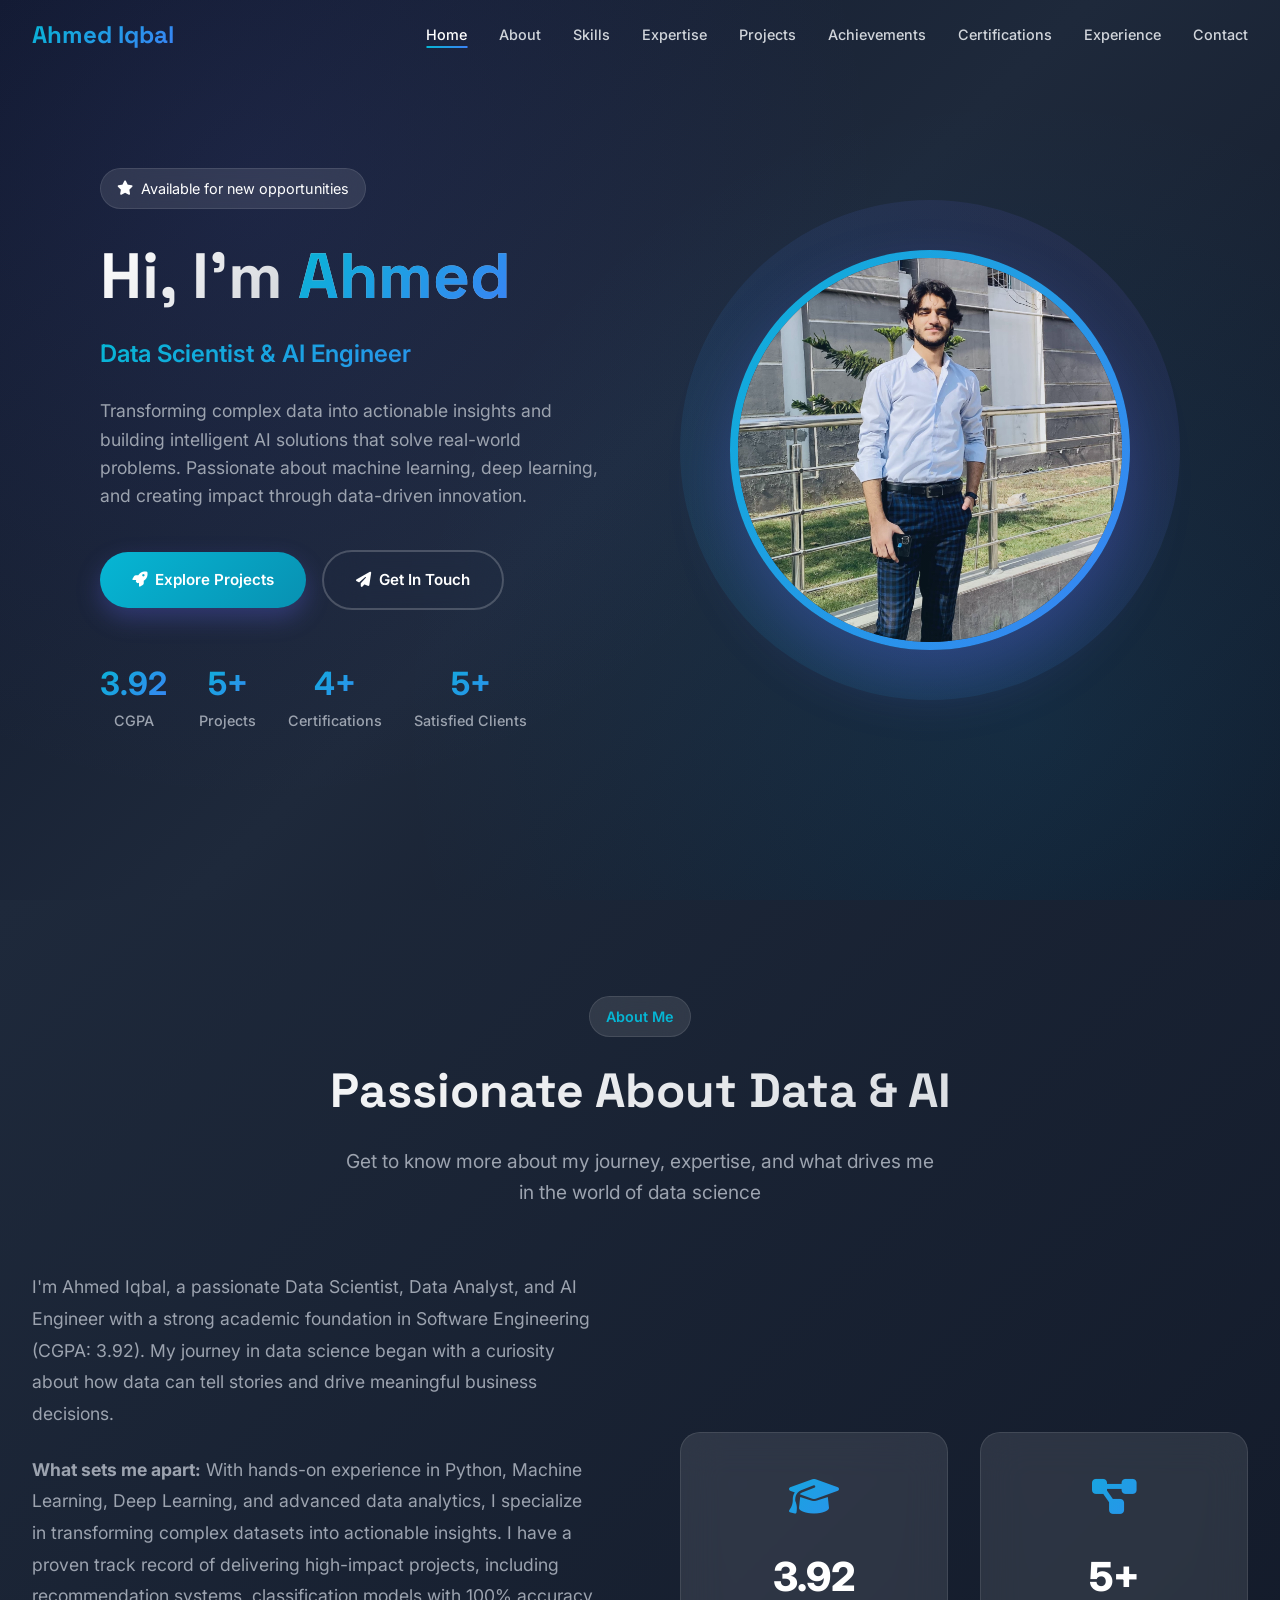
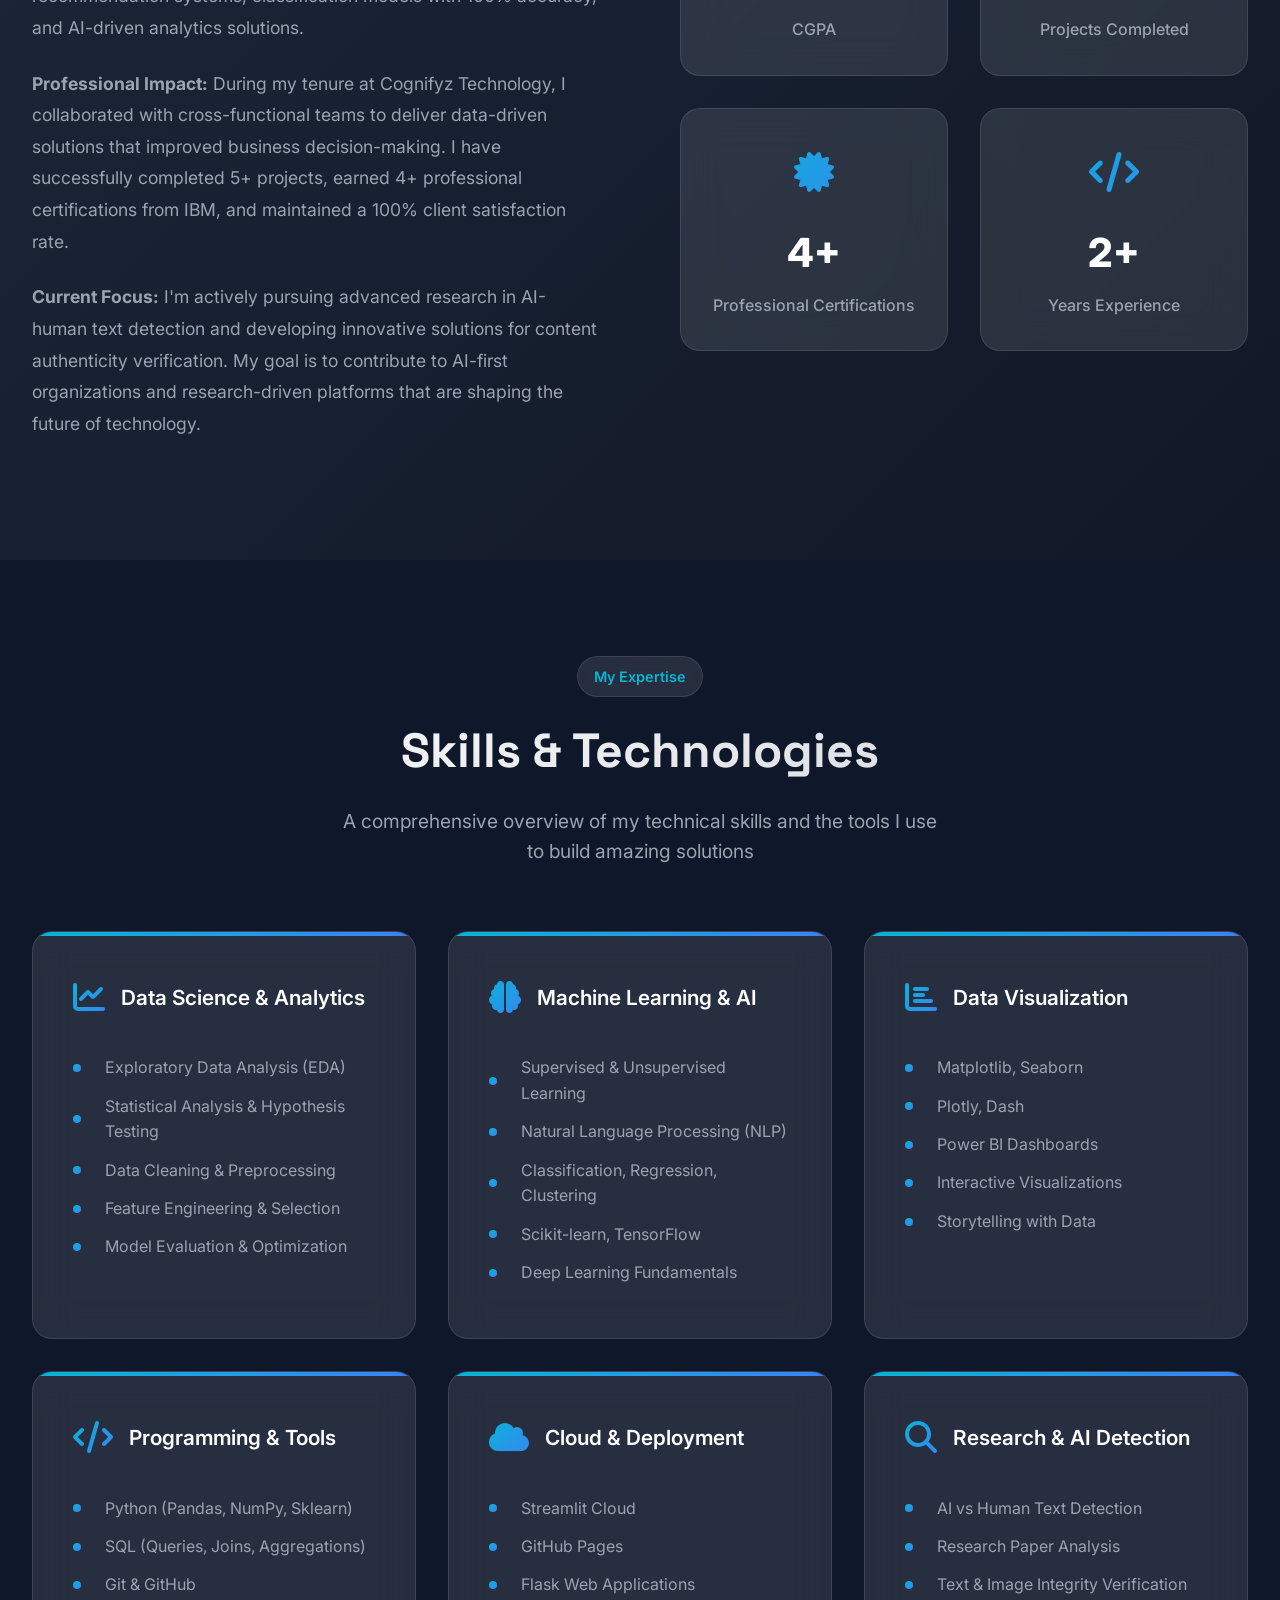
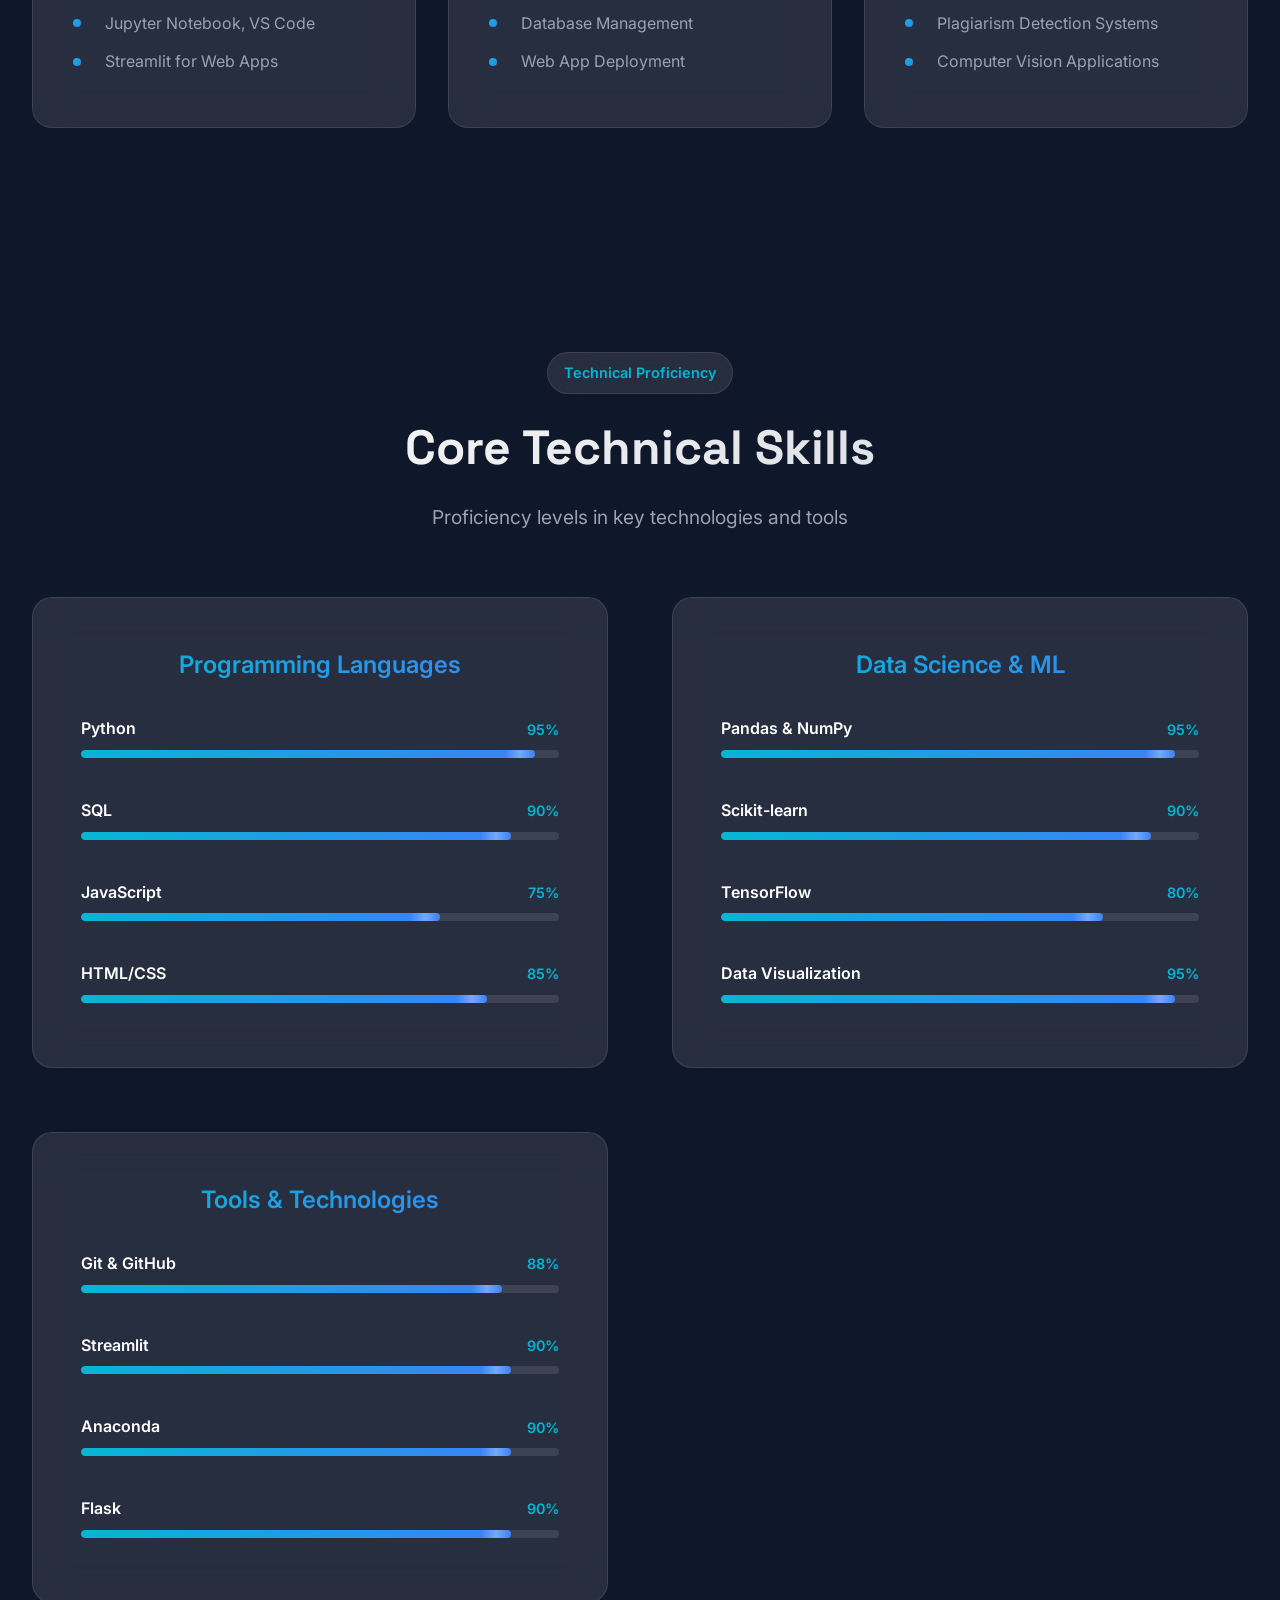
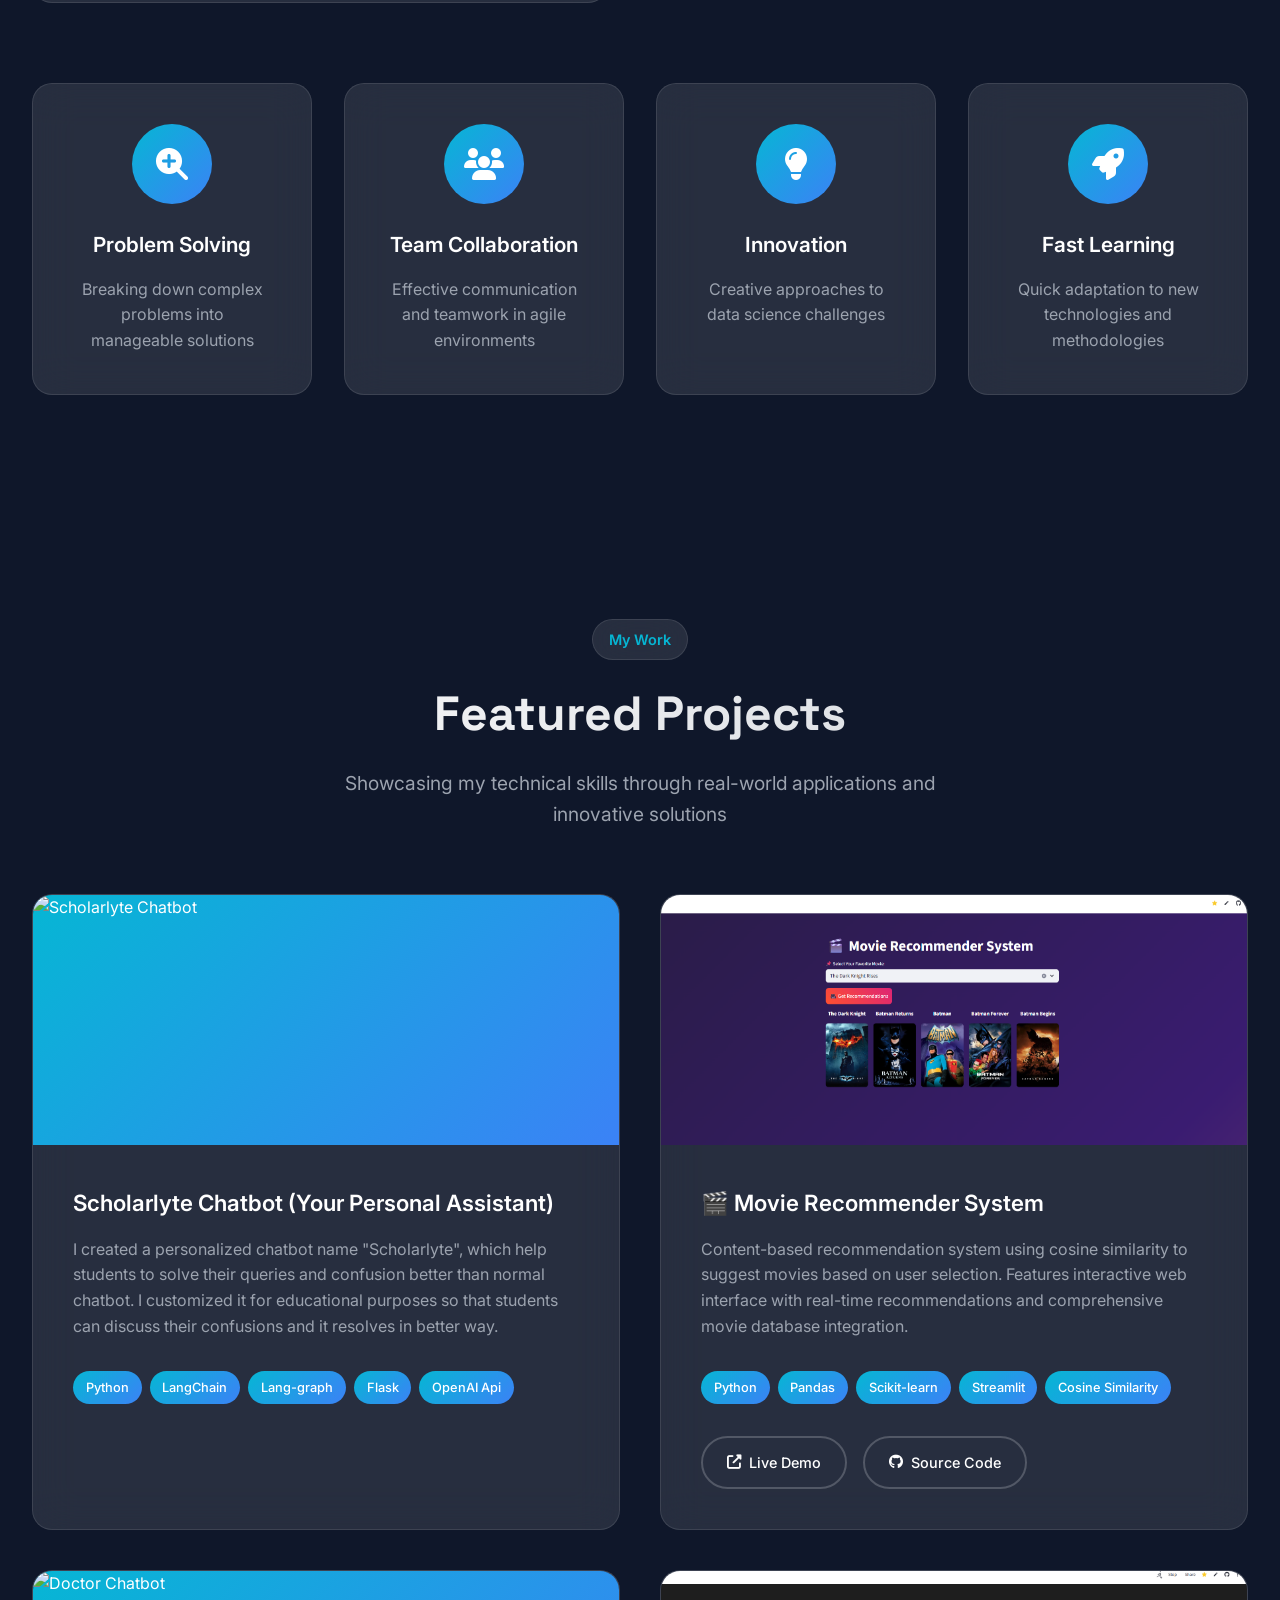
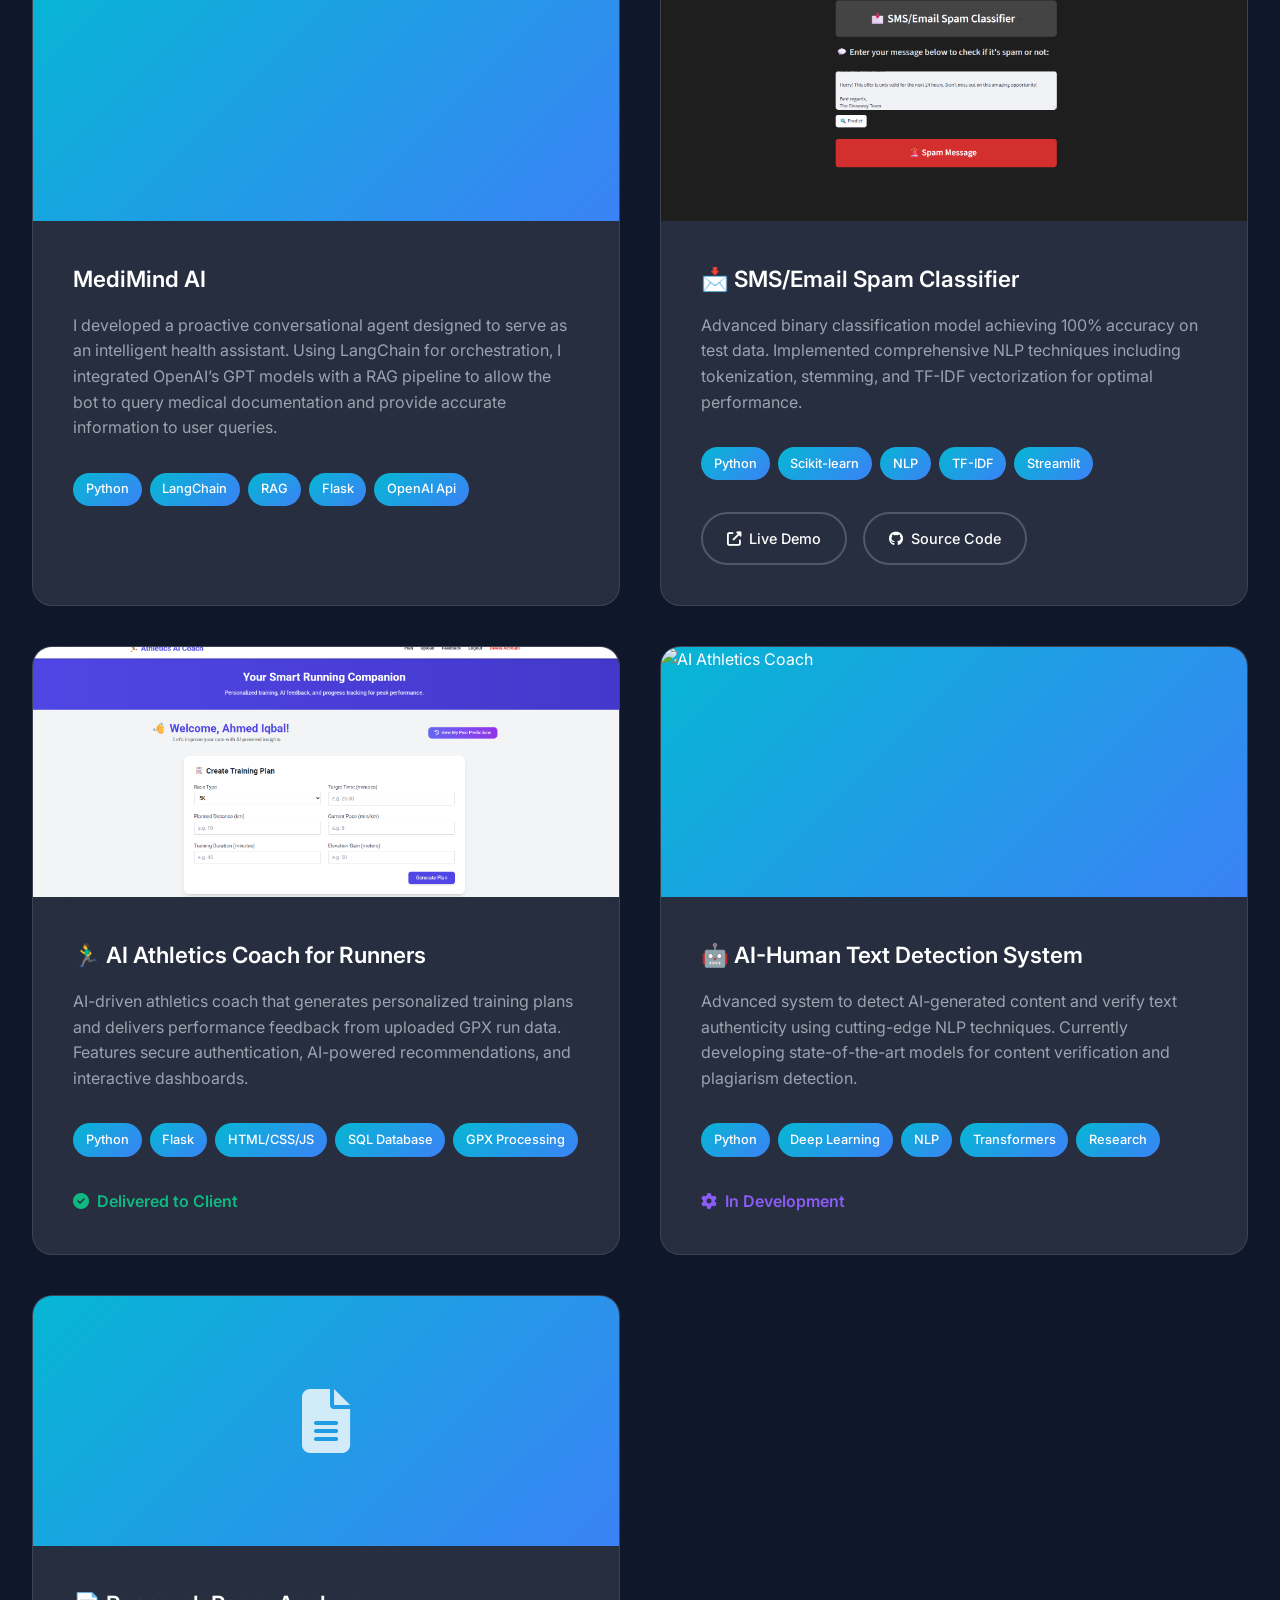
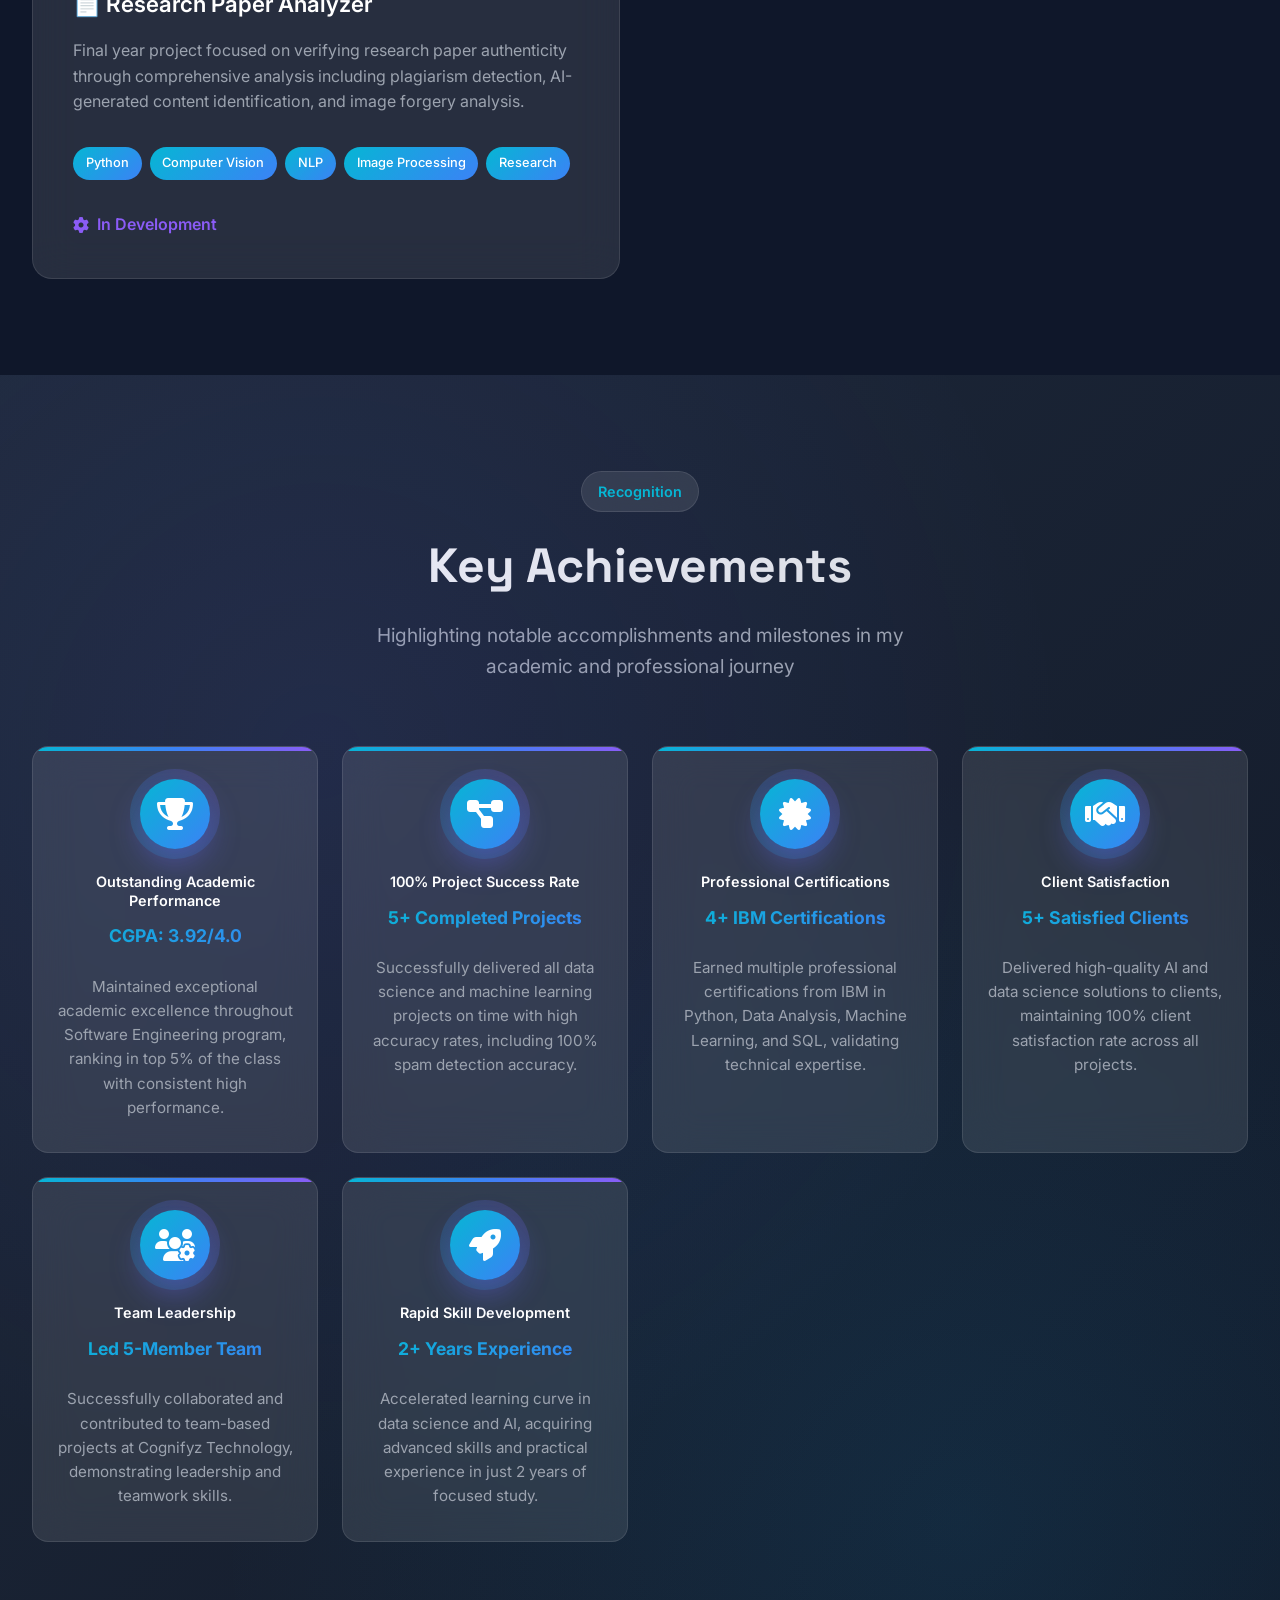
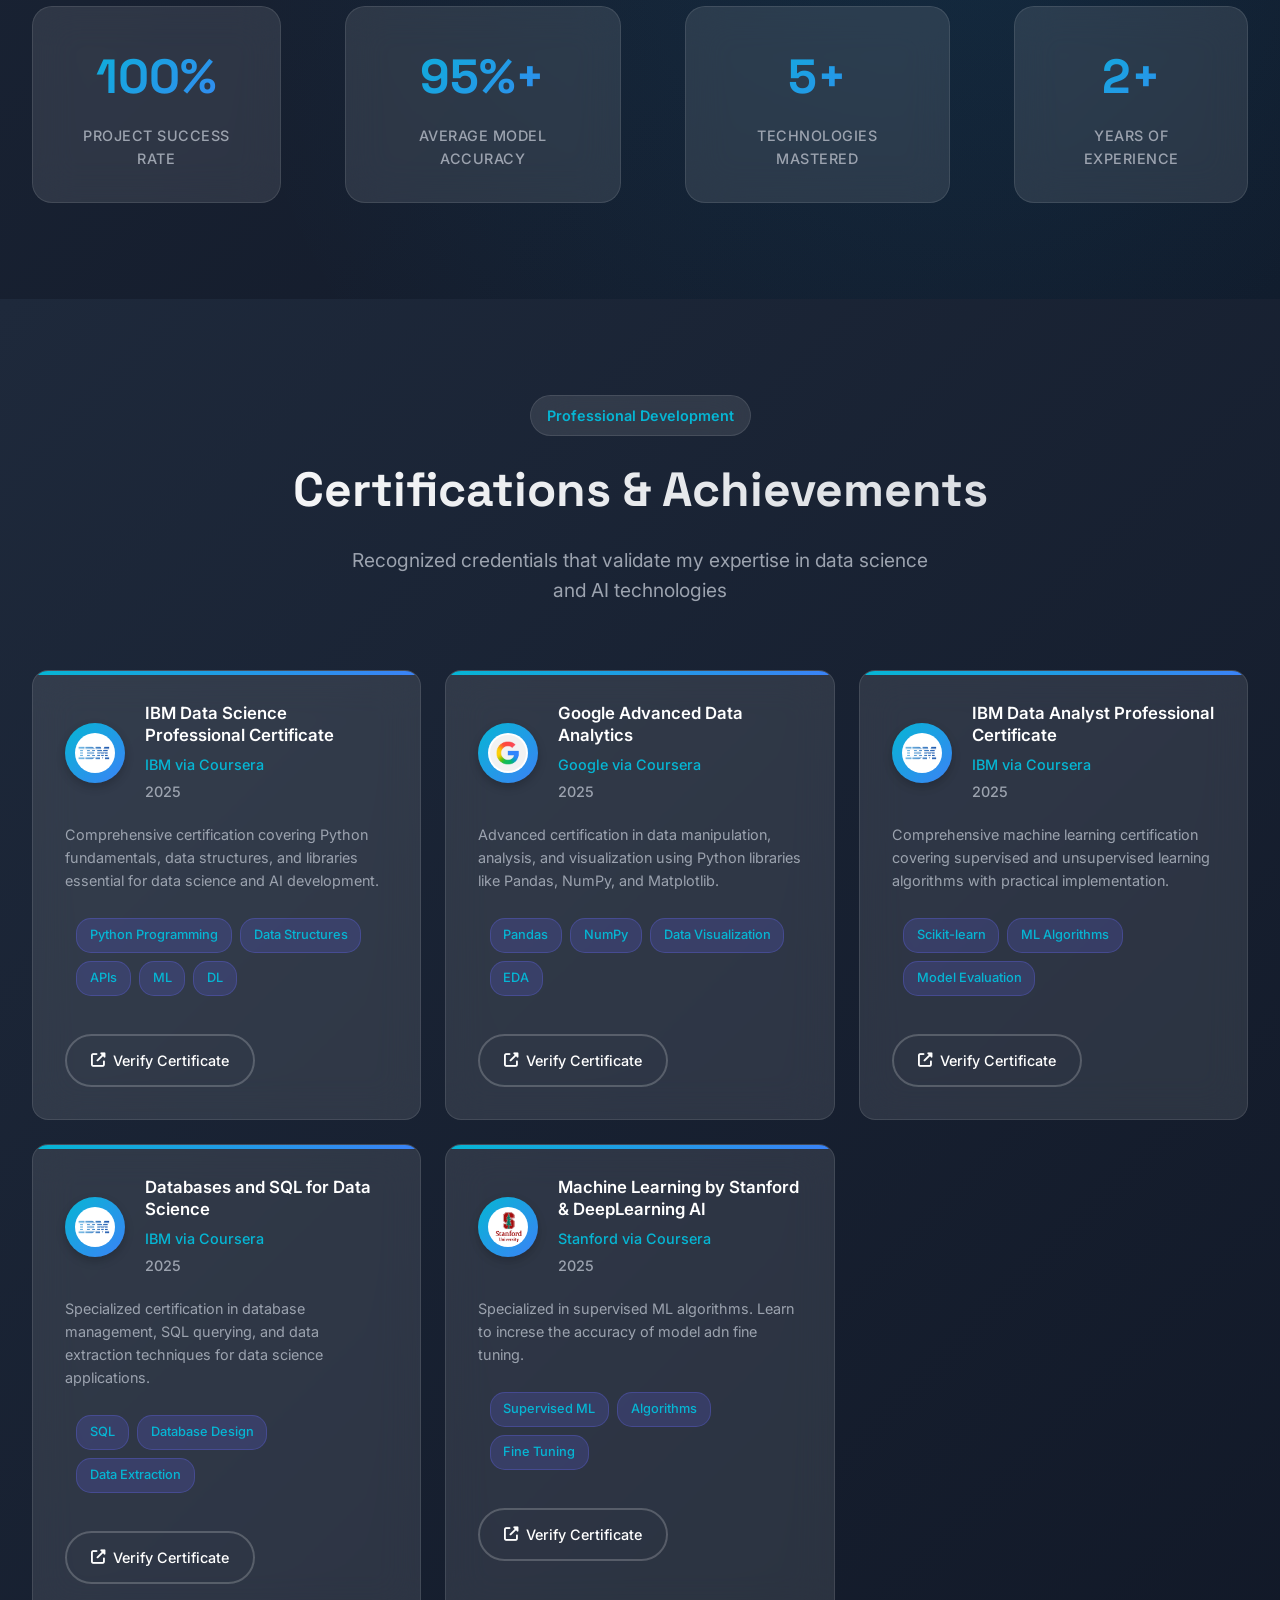
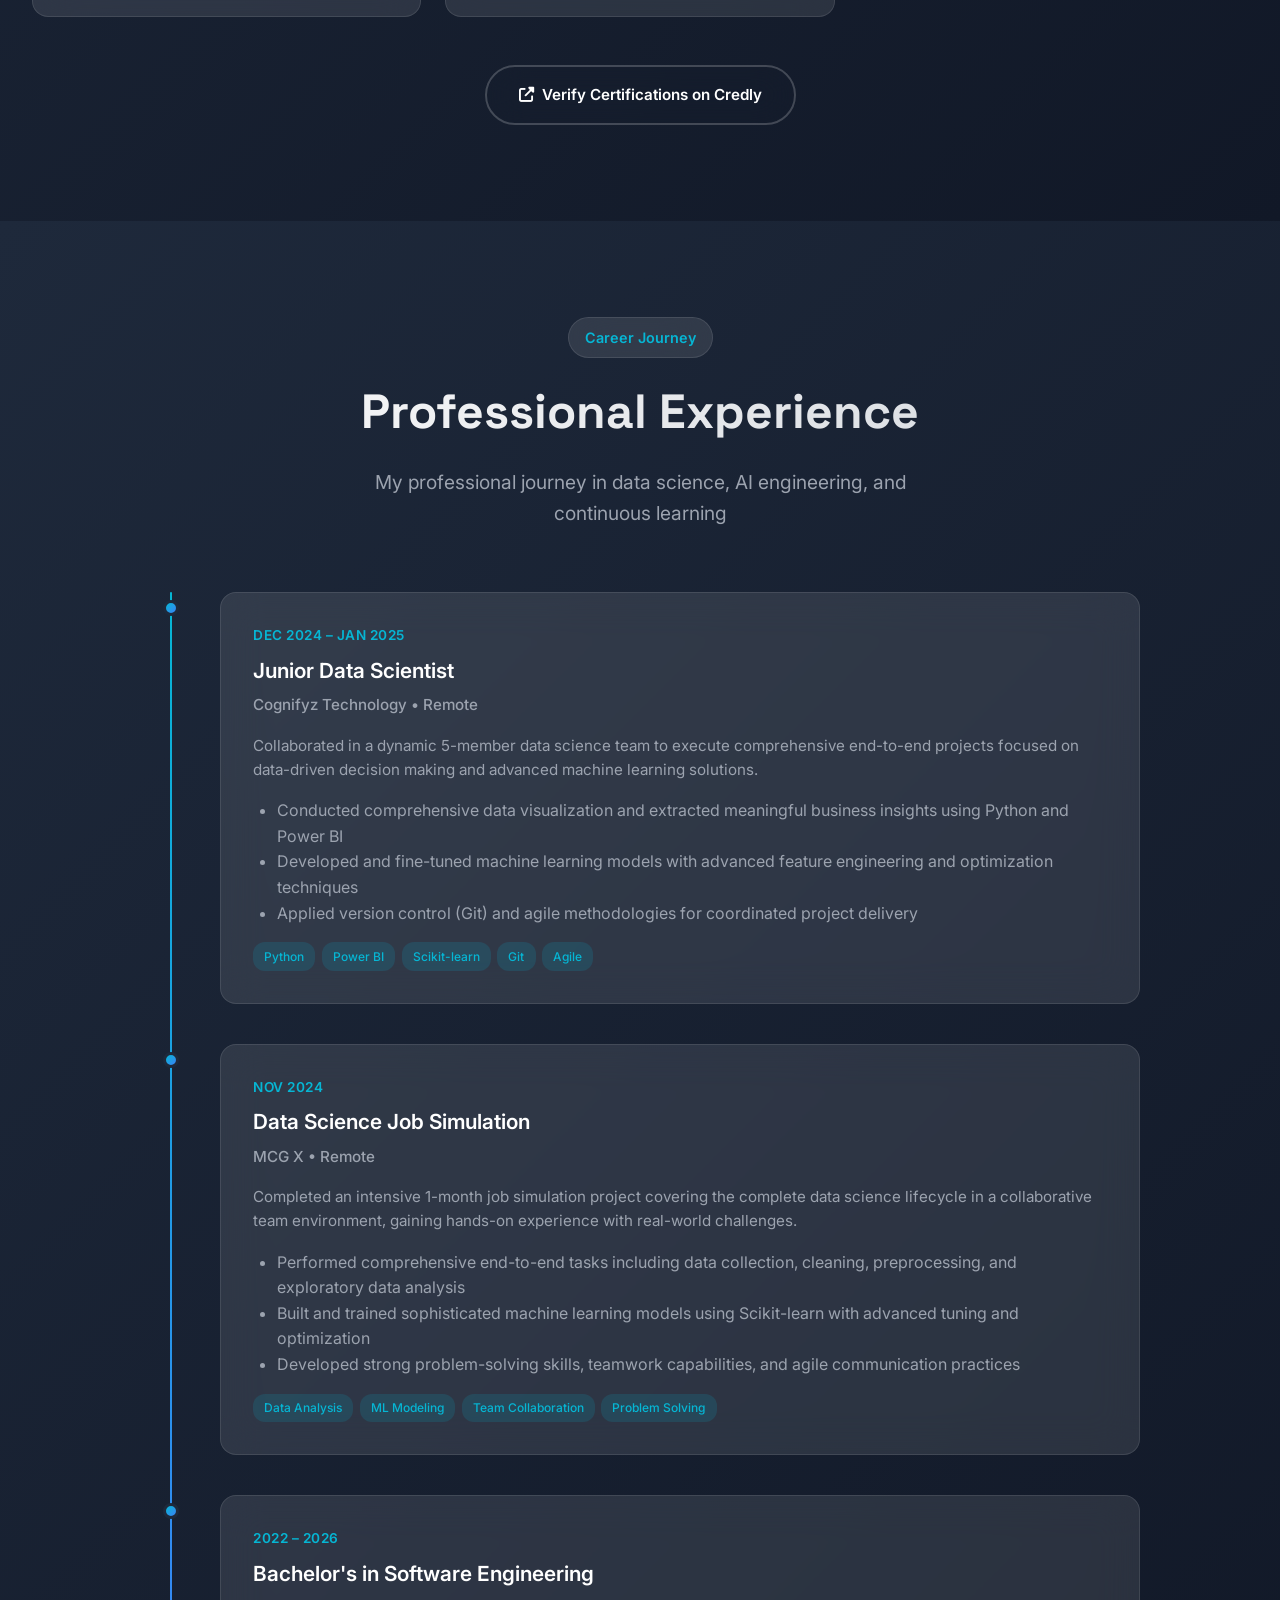
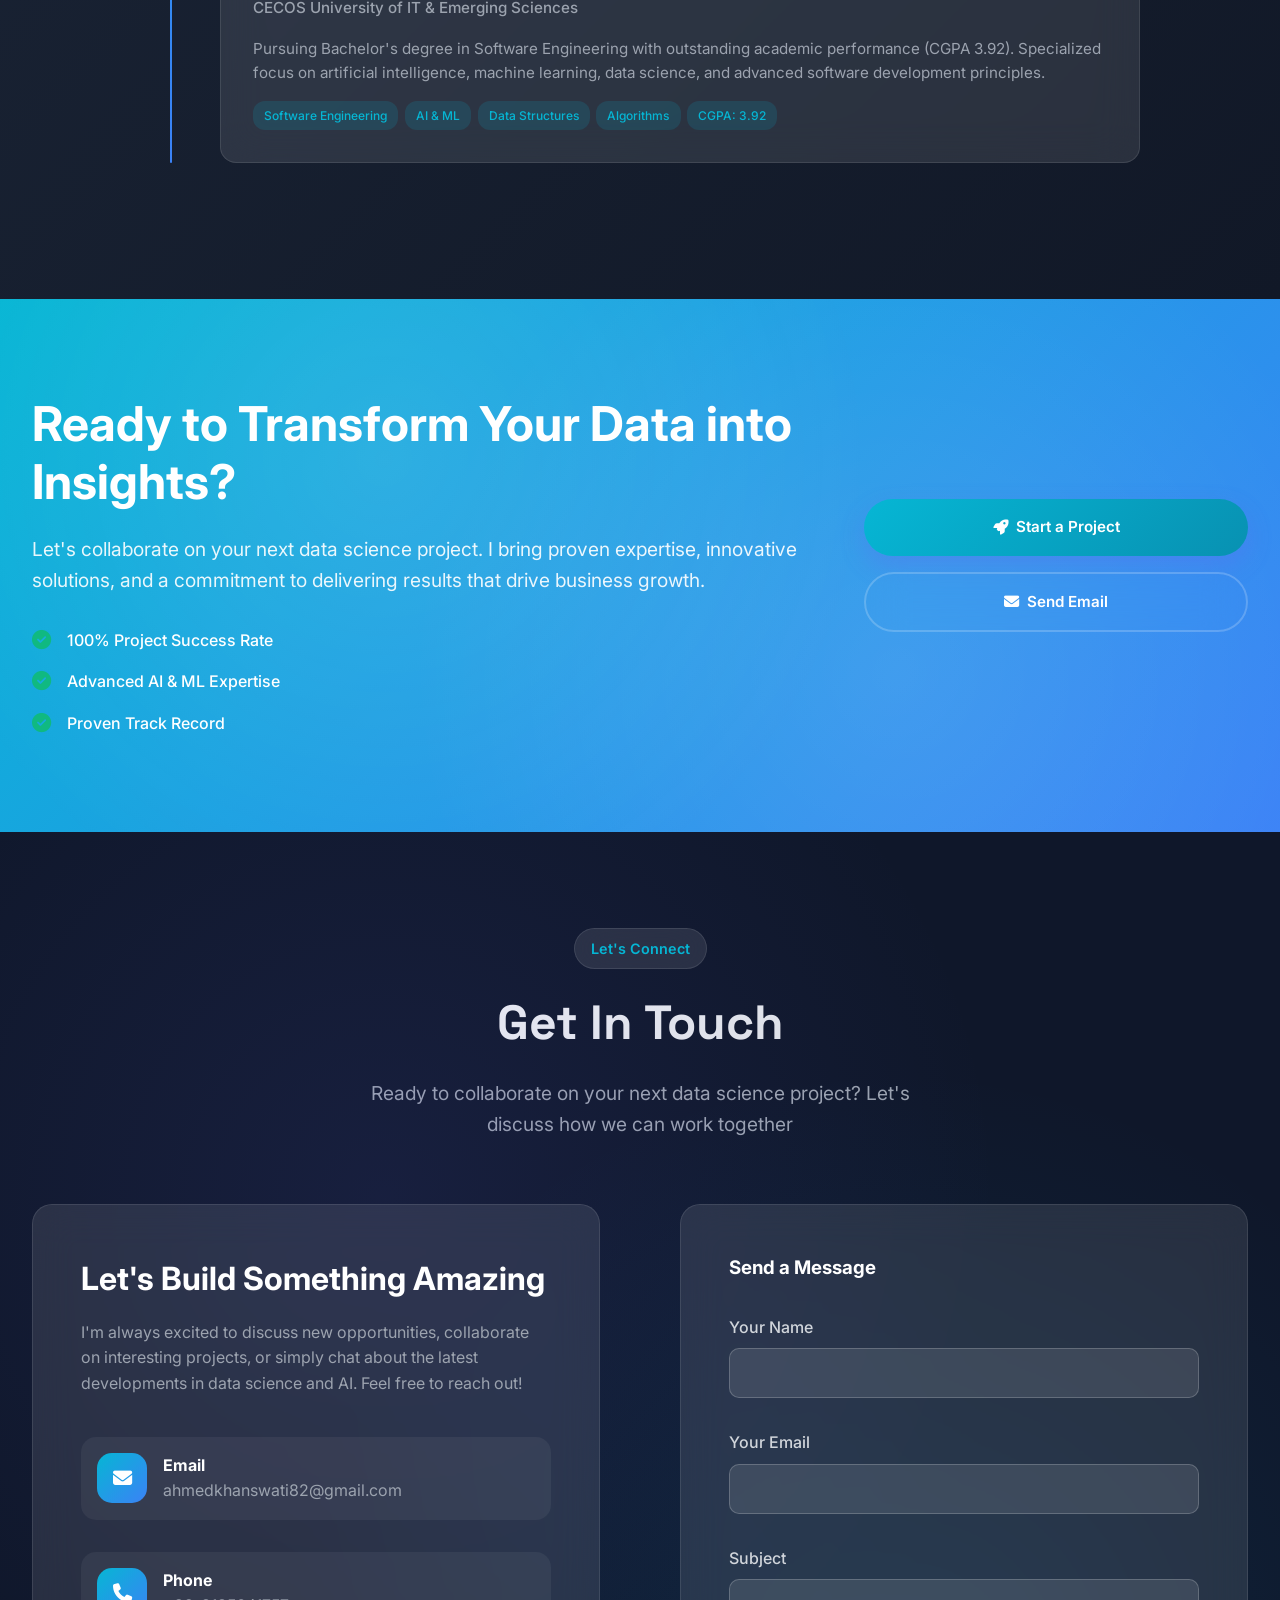
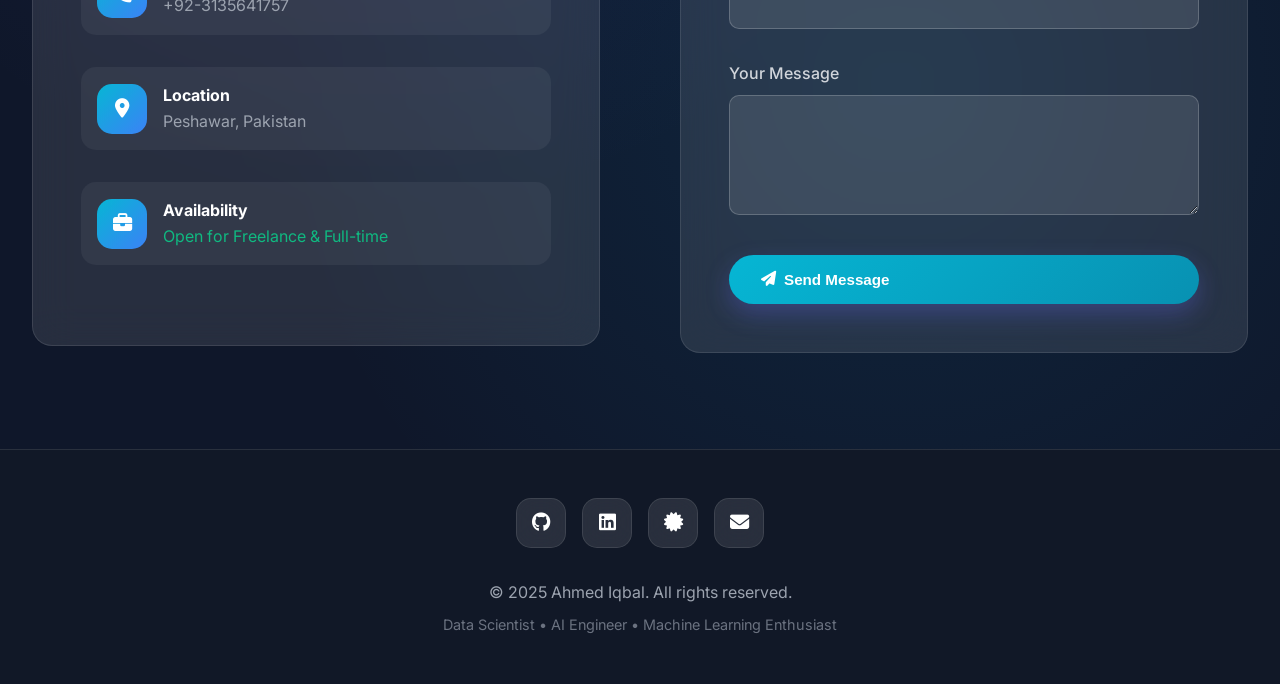
==== commit 16467b2c: "Update index.html" ====
--- a/index.html
+++ b/index.html
@@ -8,11 +8,11 @@
     <link href="https://fonts.googleapis.com/css2?family=Inter:wght@300;400;500;600;700;800&family=Space+Grotesk:wght@400;500;600;700&display=swap" rel="stylesheet">
     <style>
         :root {
-            --primary: #6366f1;
-            --primary-dark: #4f46e5;
-            --secondary: #0ea5e9;
-            --accent: #f59e0b;
-            --success: #10b981;
+            --primary: #06b6d4;          /* Changed from #6366f1 */
+            --primary-dark: #0891b2;     /* Changed from #4f46e5 */
+            --secondary: #3b82f6;        /* Changed from #0ea5e9 */
+            --accent: #8b5cf6;           /* Changed from #f59e0b */
+            --success: #10b981;          /* Keep same */
             --dark: #0f172a;
             --dark-light: #1e293b;
             --gray-900: #111827;
@@ -143,17 +143,17 @@
 
 .certifications-grid {
     display: grid;
-    grid-template-columns: repeat(auto-fit, minmax(350px, 1fr));
-    gap: 2rem;
-    margin-bottom: 3rem;
+    grid-template-columns: repeat(auto-fit, minmax(300px, 1fr));
+    gap: 1.5rem;  /* Changed from 2rem */
+    margin-bottom: 2.5rem;  /* Changed from 3rem */
 }
 
 .certification-card {
     background: var(--glass);
     backdrop-filter: blur(20px);
     border: 1px solid rgba(255, 255, 255, 0.1);
-    padding: 2.5rem;
-    border-radius: 20px;
+    padding: 2rem;  /* Changed from 2.5rem */
+    border-radius: 16px;  /* Changed from 20px */
     transition: all 0.3s ease;
     position: relative;
     overflow: hidden;
@@ -176,8 +176,8 @@
 }
 
 .cert-logo {
-    width: 70px;
-    height: 70px;
+    width: 60px;
+    height: 60px;
     background: linear-gradient(135deg, var(--primary), var(--secondary));
     border-radius: 50%;
     display: flex;
@@ -201,8 +201,8 @@
 .cert-header {
     display: flex;
     align-items: center;
-    gap: 1.5rem;
-    margin-bottom: 1.5rem;
+    gap: 1.25rem;  /* Changed from 1.5rem */
+    margin-bottom: 1.25rem; 
 }
 /* Mobile responsiveness */
 @media (max-width: 768px) {
@@ -223,17 +223,17 @@
 }
 
 .cert-title {
-    font-size: 1.2rem;
+    font-size: 1.05rem;  /* Changed from 1.2rem */
+    margin-bottom: 0.4rem; 
     font-weight: 600;
     color: var(--white);
-    margin-bottom: 0.5rem;
     line-height: 1.3;
 }
 
 .cert-issuer {
     color: var(--primary);
     font-weight: 500;
-    font-size: 0.95rem;
+    font-size: 0.9rem;
     margin-bottom: 0.25rem;
 }
 
@@ -246,13 +246,16 @@
 .cert-description {
     color: var(--gray-400);
     line-height: 1.6;
-    margin-bottom: 1.5rem;
+    margin-bottom: 1.25rem;  /* Changed from 1.5rem */
+    font-size: 0.9rem;
 }
 
 .cert-skills {
     display: flex;
     flex-wrap: wrap;
     gap: 0.5rem;
+    padding: 0.35rem 0.7rem;  /* Changed from 0.4rem 0.8rem */
+    font-size: 0.75rem;
 }
 
 .cert-skill {
@@ -421,9 +424,9 @@
 
 .achievements-grid {
     display: grid;
-    grid-template-columns: repeat(auto-fit, minmax(350px, 1fr));
-    gap: 2.5rem;
-    margin-bottom: 5rem;
+    grid-template-columns: repeat(auto-fit, minmax(280px, 1fr));
+    gap: 1.5rem;  /* Changed from 2.5rem */
+    margin-bottom: 3rem;  /* Changed from 5rem */
     position: relative;
     z-index: 2;
 }
@@ -432,8 +435,8 @@
     background: var(--glass);
     backdrop-filter: blur(20px);
     border: 1px solid rgba(255, 255, 255, 0.1);
-    padding: 3rem 2.5rem;
-    border-radius: 20px;
+    padding: 2rem 1.5rem;  /* Changed from 3rem 2.5rem */
+    border-radius: 16px;   /* Changed from 20px */
     text-align: center;
     transition: all 0.3s cubic-bezier(0.4, 0, 0.2, 1);
     position: relative;
@@ -457,16 +460,16 @@
 }
 
 .achievement-icon {
-    width: 100px;
-    height: 100px;
+    width: 70px;   /* Changed from 100px */
+    height: 70px;  /* Changed from 100px */
     background: linear-gradient(135deg, var(--primary), var(--secondary));
     border-radius: 50%;
     display: flex;
     align-items: center;
     justify-content: center;
-    font-size: 2.5rem;
+    font-size: 2rem;  /* Changed from 2.5rem */
     color: var(--white);
-    margin: 0 auto 2rem;
+    margin: 0 auto 1.5rem;  /* Changed from 2rem */
     position: relative;
     box-shadow: 0 15px 30px rgba(99, 102, 241, 0.4);
 }
@@ -491,10 +494,10 @@
 }
 
 .achievement-title {
-    font-size: 1.4rem;
+    font-size: 0.9rem;  /* Changed from 1.4rem */
     font-weight: 600;
     color: var(--white);
-    margin-bottom: 1rem;
+    margin-bottom: 0.75rem;
     line-height: 1.3;
 }
 
@@ -1302,49 +1305,54 @@
             transform: translateY(-2px);
         }
 
-        /* Experience Section */
+                /* Experience Timeline - Modern Single-Line Style */
         .experience {
             background: linear-gradient(135deg, var(--dark-light) 0%, var(--gray-900) 100%);
         }
 
         .timeline {
             position: relative;
-            max-width: 900px;
+            max-width: 1000px;
             margin: 0 auto;
         }
 
+        /* Single vertical line on the left */
         .timeline::before {
             content: '';
             position: absolute;
-            width: 4px;
+            width: 2px;
             background: linear-gradient(to bottom, var(--primary), var(--secondary));
             top: 0;
             bottom: 0;
-            left: 50%;
-            transform: translateX(-50%);
+            left: 30px;
             border-radius: 2px;
         }
 
         .timeline-item {
-            margin-bottom: 3rem;
+            margin-bottom: 2.5rem;
             position: relative;
-        }
-
-        .timeline-item:nth-child(odd) .timeline-content {
-            margin-right: 55%;
-        }
-
-        .timeline-item:nth-child(even) .timeline-content {
-            margin-left: 55%;
+            padding-left: 80px;  /* Space for dot and line */
+        }
+
+        /* Colored dot on the line */
+        .timeline-dot {
+            position: absolute;
+            width: 16px;
+            height: 16px;
+            background: linear-gradient(135deg, var(--primary), var(--secondary));
+            border-radius: 50%;
+            left: 23px;
+            top: 8px;
+            border: 3px solid var(--dark-light);
+            z-index: 2;
         }
 
         .timeline-content {
             background: var(--glass);
             backdrop-filter: blur(20px);
             border: 1px solid rgba(255, 255, 255, 0.1);
-            padding: 2.5rem;
-            border-radius: 20px;
-            position: relative;
+            padding: 2rem;
+            border-radius: 16px;
             transition: all 0.3s ease;
         }
 
@@ -1353,58 +1361,68 @@
             background: rgba(255, 255, 255, 0.15);
         }
 
-        .timeline-dot {
-            position: absolute;
-            width: 20px;
-            height: 20px;
-            background: linear-gradient(135deg, var(--primary), var(--secondary));
-            border-radius: 50%;
-            top: 50%;
-            left: 50%;
-            transform: translate(-50%, -50%);
-            border: 4px solid var(--dark);
-            z-index: 2;
-        }
-
         .timeline-date {
             color: var(--primary);
             font-weight: 600;
-            font-size: 0.9rem;
-            margin-bottom: 0.5rem;
+            font-size: 0.85rem;
+            margin-bottom: 0.4rem;
+            text-transform: uppercase;
+            letter-spacing: 0.5px;
         }
 
         .timeline-title {
             font-size: 1.3rem;
             font-weight: 600;
             color: var(--white);
-            margin-bottom: 0.5rem;
+            margin-bottom: 0.4rem;
         }
 
         .timeline-company {
             color: var(--gray-400);
             font-weight: 500;
             margin-bottom: 1rem;
+            font-size: 0.95rem;
         }
 
         .timeline-description {
             color: var(--gray-400);
             line-height: 1.6;
             margin-bottom: 1rem;
+            font-size: 0.95rem;
         }
 
         .timeline-skills {
             display: flex;
             flex-wrap: wrap;
-            gap: 0.5rem;
+            gap: 0.4rem;
         }
 
         .timeline-skill {
-            background: rgba(99, 102, 241, 0.2);
+            background: rgba(6, 182, 212, 0.15);
             color: var(--primary);
-            padding: 0.3rem 0.8rem;
-            border-radius: 15px;
-            font-size: 0.8rem;
+            padding: 0.3rem 0.7rem;
+            border-radius: 12px;
+            font-size: 0.75rem;
             font-weight: 500;
+        }
+
+        /* Mobile adjustments */
+        @media (max-width: 768px) {
+            .timeline::before {
+                left: 20px;
+            }
+            
+            .timeline-item {
+                padding-left: 60px;
+            }
+            
+            .timeline-dot {
+                left: 13px;
+            }
+            
+            .timeline-content {
+                padding: 1.5rem;
+            }
         }
 
         /* Contact Section */
@@ -2272,6 +2290,25 @@
                 <p class="section-subtitle">Showcasing my technical skills through real-world applications and innovative solutions</p>
             </div>
             <div class="projects-grid">
+
+                <div class="project-card fade-up">
+                    <div class="project-image">
+                        <img src="scholarlyte3bot.png" alt="Scholarlyte Chatbot">
+                    </div>
+                    <div class="project-content">
+                        <h3 class="project-title">Scholarlyte Chatbot (Your Personal Assistant)</h3>
+                        <p class="project-description">
+                            I created a personalized chatbot name "Scholarlyte", which help students to solve their queries and confusion better than normal chatbot. I customized it for educational purposes so that students can discuss their confusions and it resolves in better way. </p>
+                        <div class="project-tech">
+                            <span class="tech-tag">Python</span>
+                            <span class="tech-tag">LangChain</span>
+                            <span class="tech-tag">Lang-graph</span>
+                            <span class="tech-tag">Flask</span>
+                            <span class="tech-tag">OpenAI Api</span>
+                        </div>
+                    </div>
+                </div>
+
                 <div class="project-card fade-up">
                     <div class="project-image">
                         <img src="movieproject.png" alt="Movie Recommender System">
@@ -2301,6 +2338,24 @@
 
                 <div class="project-card fade-up">
                     <div class="project-image">
+                        <img src="drbot3.png" alt="Doctor Chatbot">
+                    </div>
+                    <div class="project-content">
+                        <h3 class="project-title">MediMind AI</h3>
+                        <p class="project-description">
+                            I developed a proactive conversational agent designed to serve as an intelligent health assistant. Using LangChain for orchestration, I integrated OpenAI’s GPT models with a RAG pipeline to allow the bot to query medical documentation and provide accurate information to user queries. 
+                        <div class="project-tech">
+                            <span class="tech-tag">Python</span>
+                            <span class="tech-tag">LangChain</span>
+                            <span class="tech-tag">RAG</span>
+                            <span class="tech-tag">Flask</span>
+                            <span class="tech-tag">OpenAI Api</span>
+                        </div>
+                    </div>
+                </div>
+
+                <div class="project-card fade-up">
+                    <div class="project-image">
                         <img src="spamproject.png" alt="SMS/Email Spam Classifier">
                     </div>
                     <div class="project-content">
@@ -2352,7 +2407,7 @@
 
                 <div class="project-card fade-up">
                     <div class="project-image">
-                        <i class="fas fa-robot"></i>
+                        <img src="FYP1.png" alt="AI Athletics Coach">
                     </div>
                     <div class="project-content">
                         <h3 class="project-title">🤖 AI-Human Text Detection System</h3>
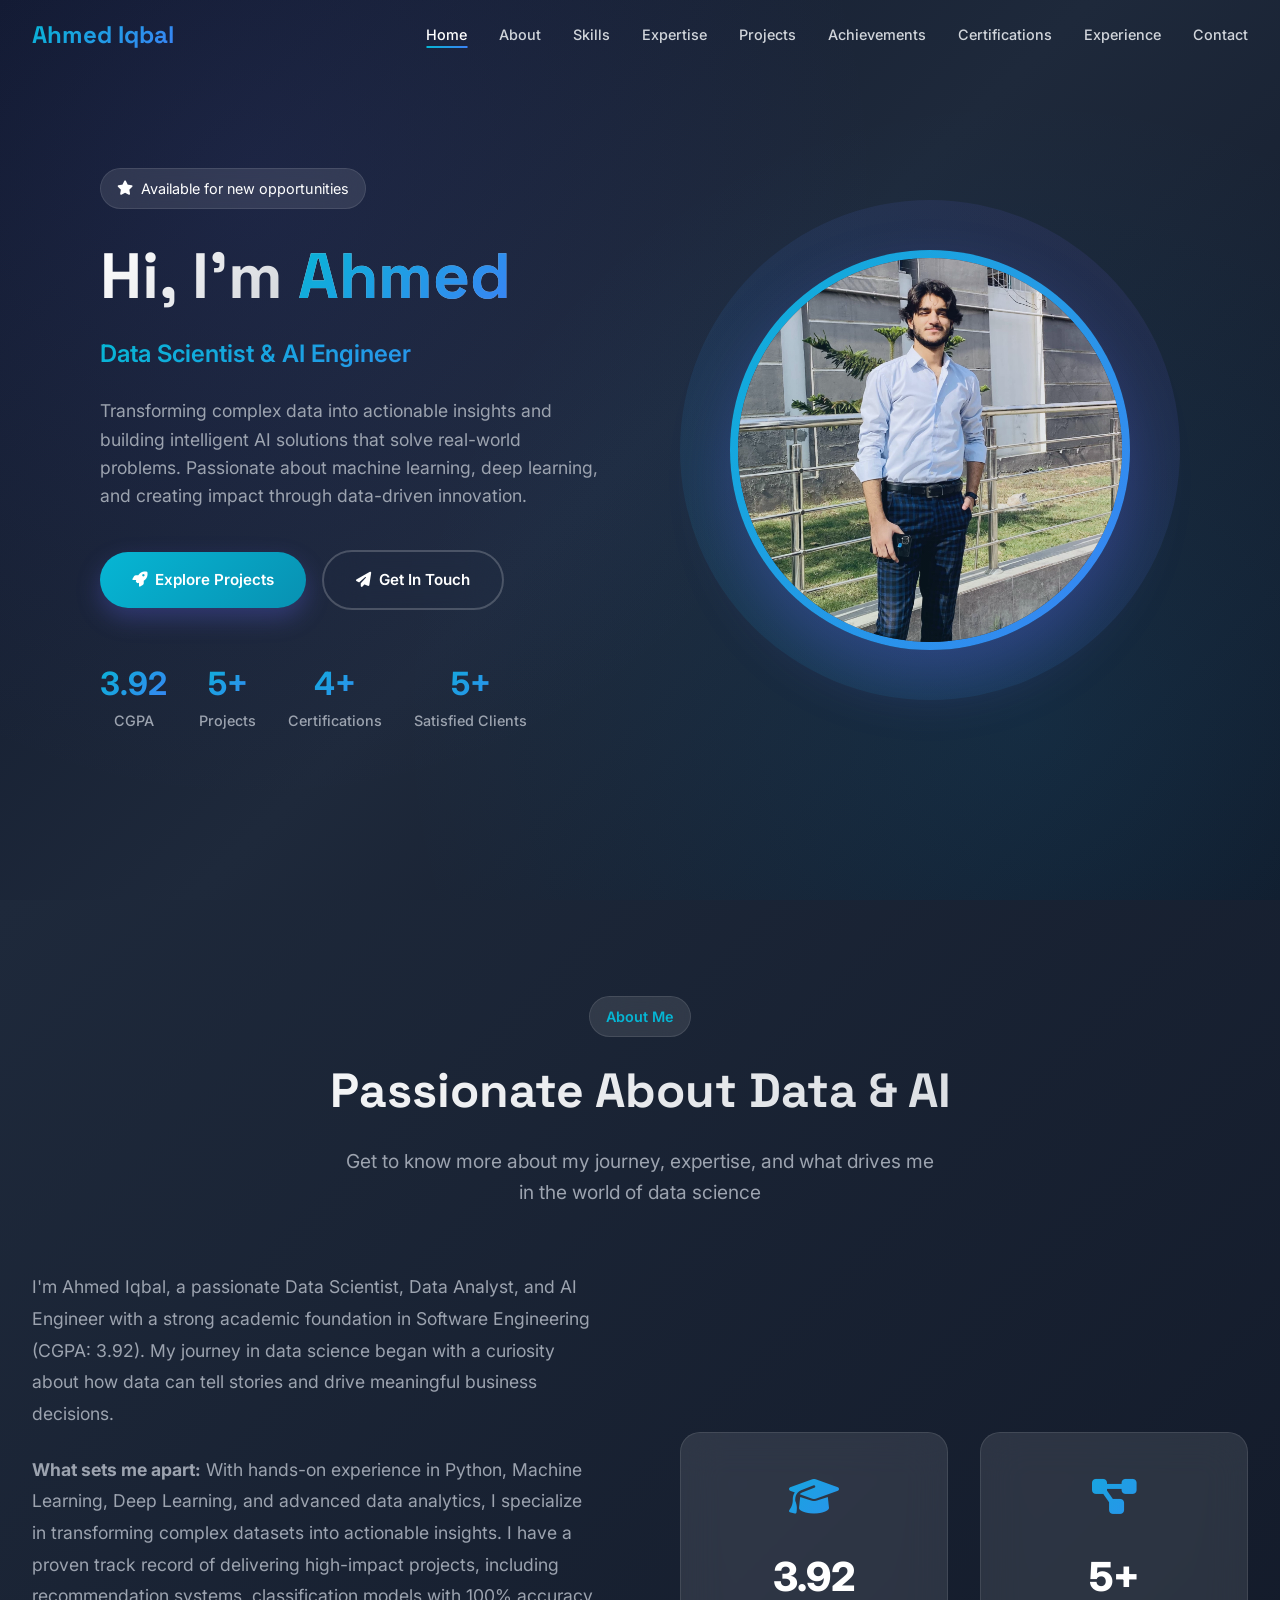
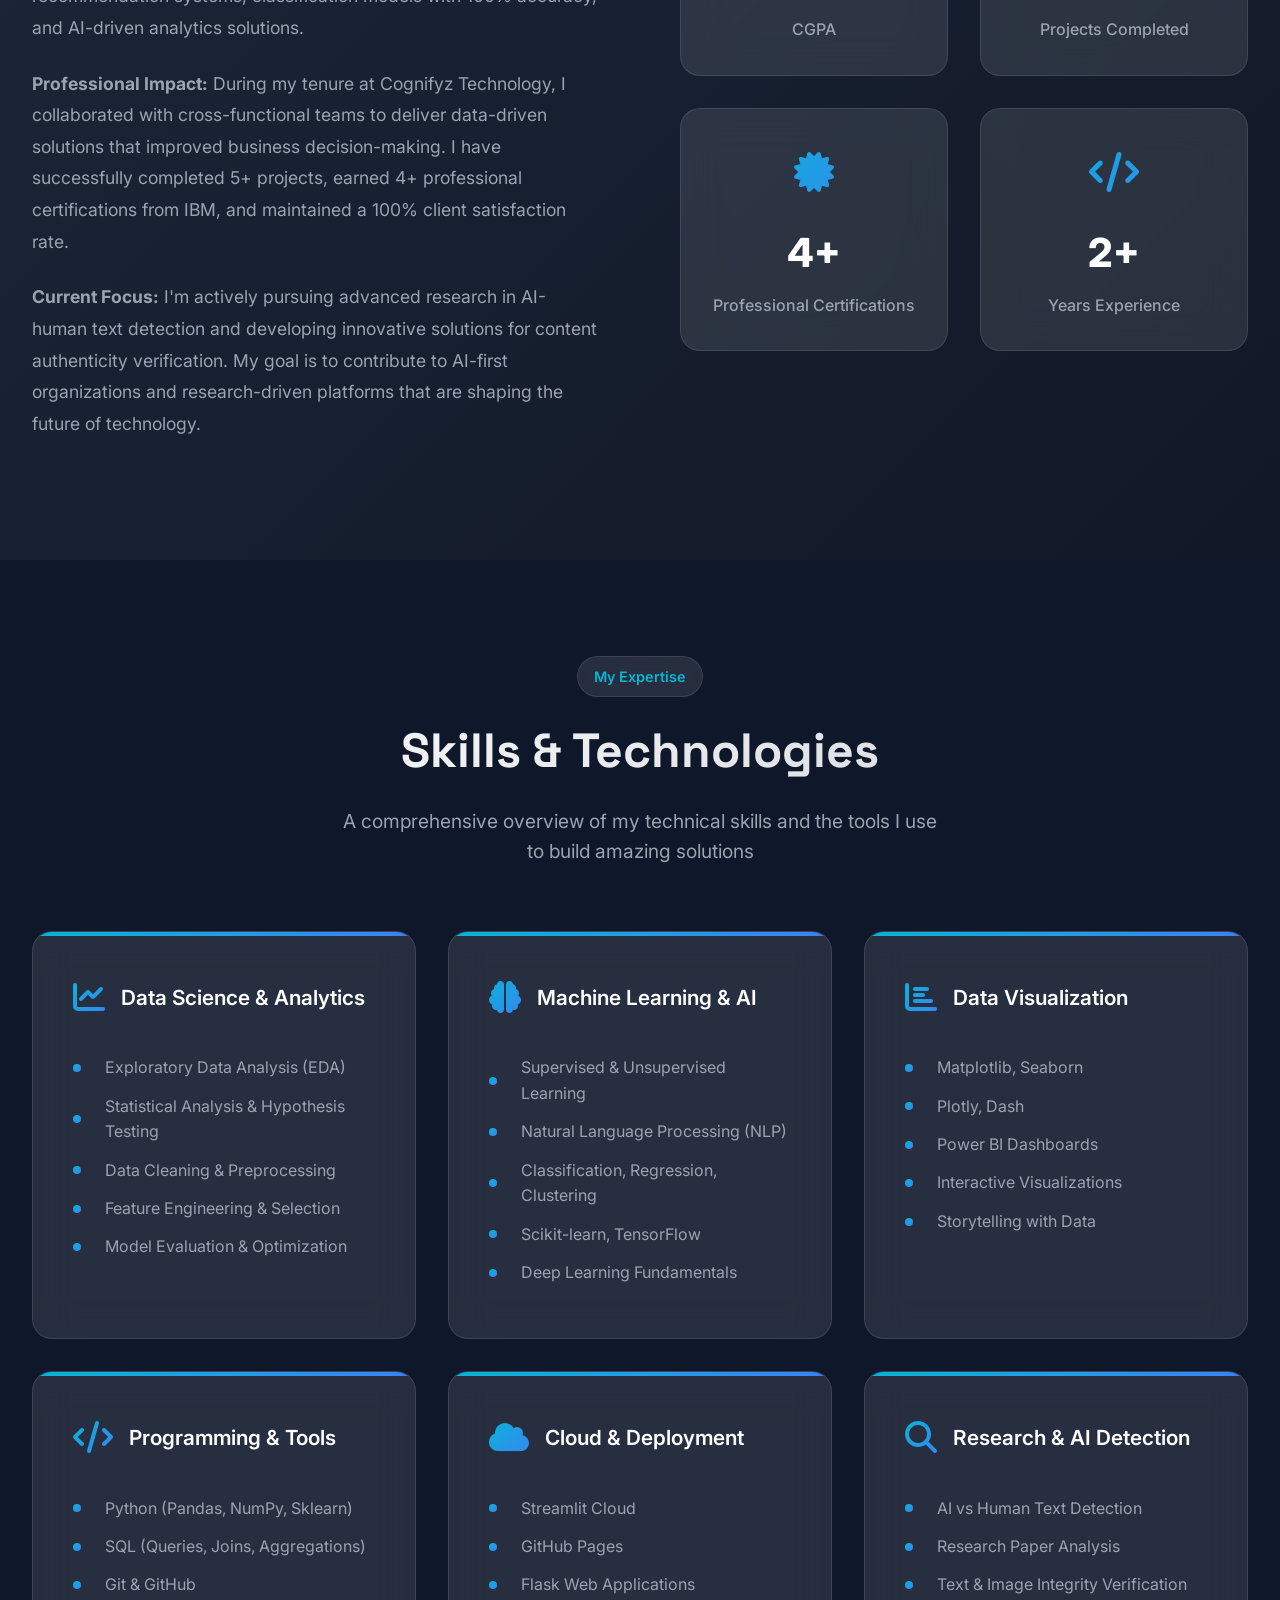
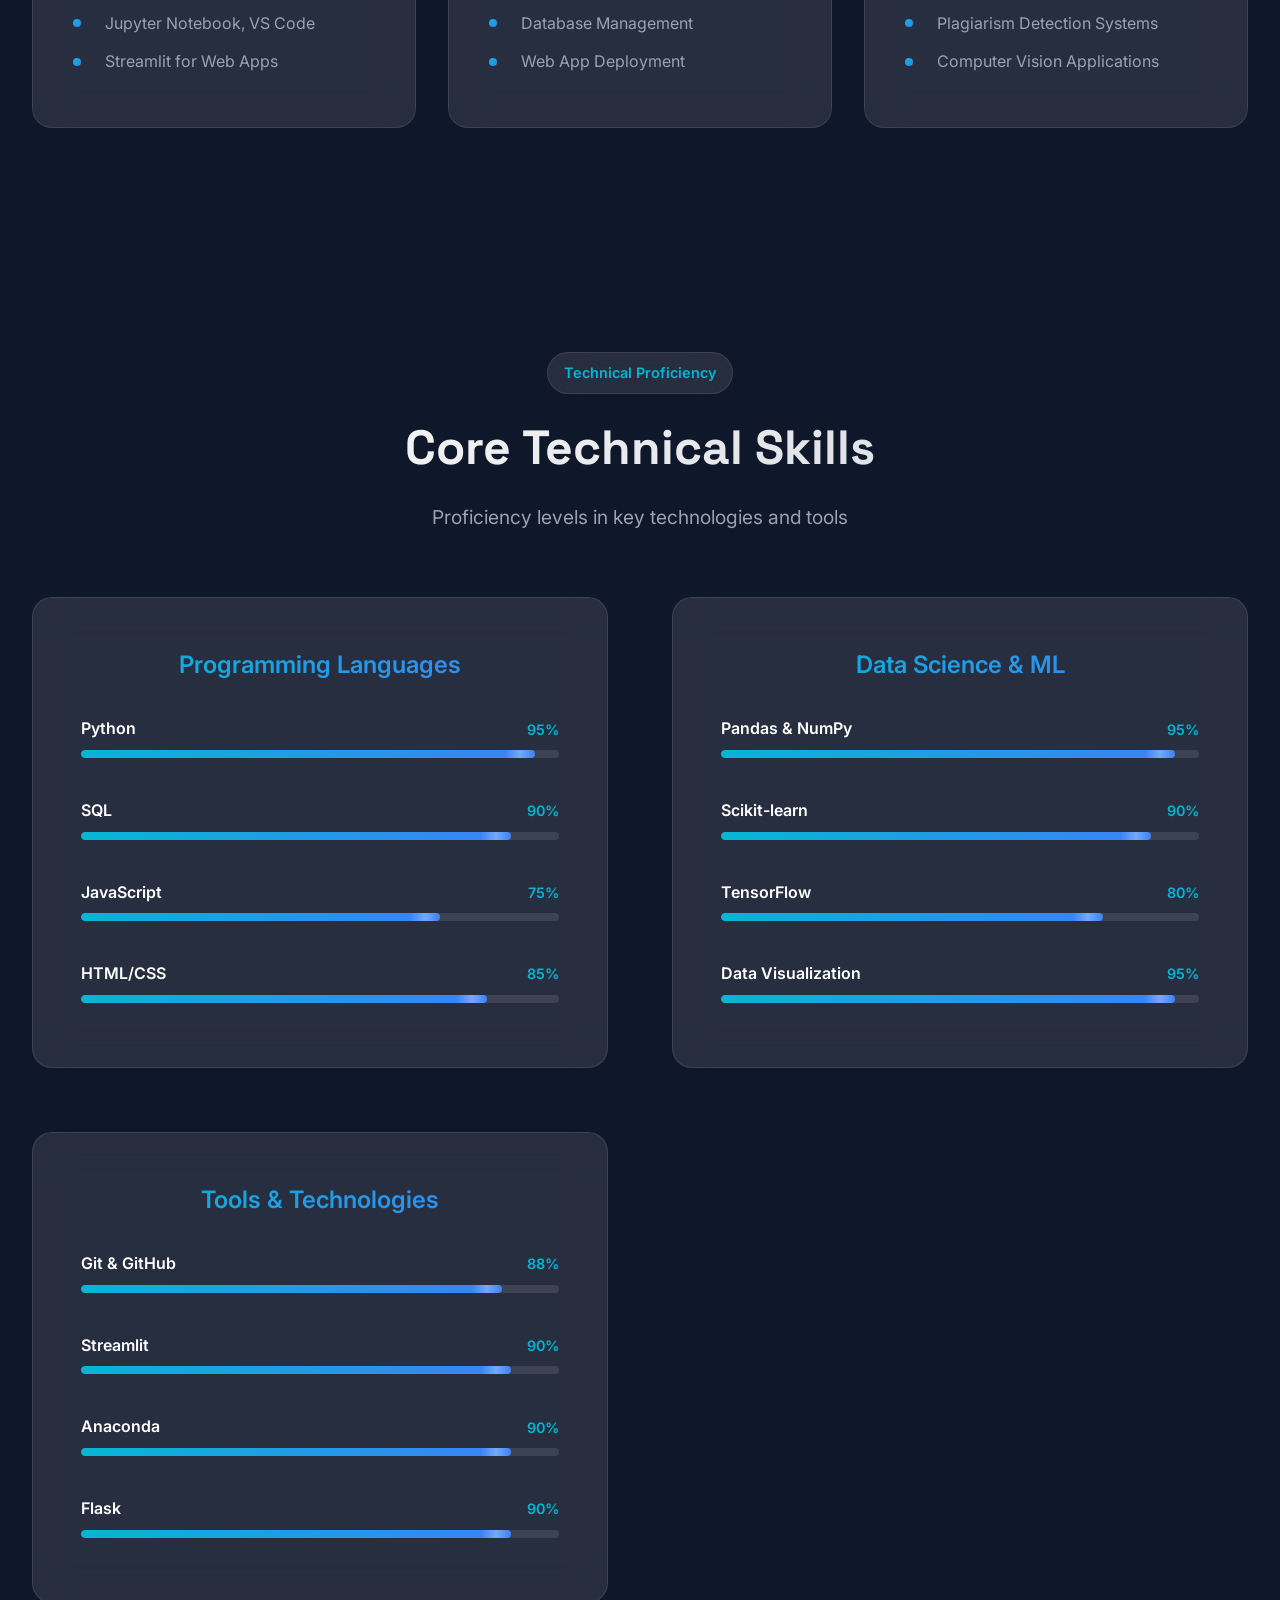
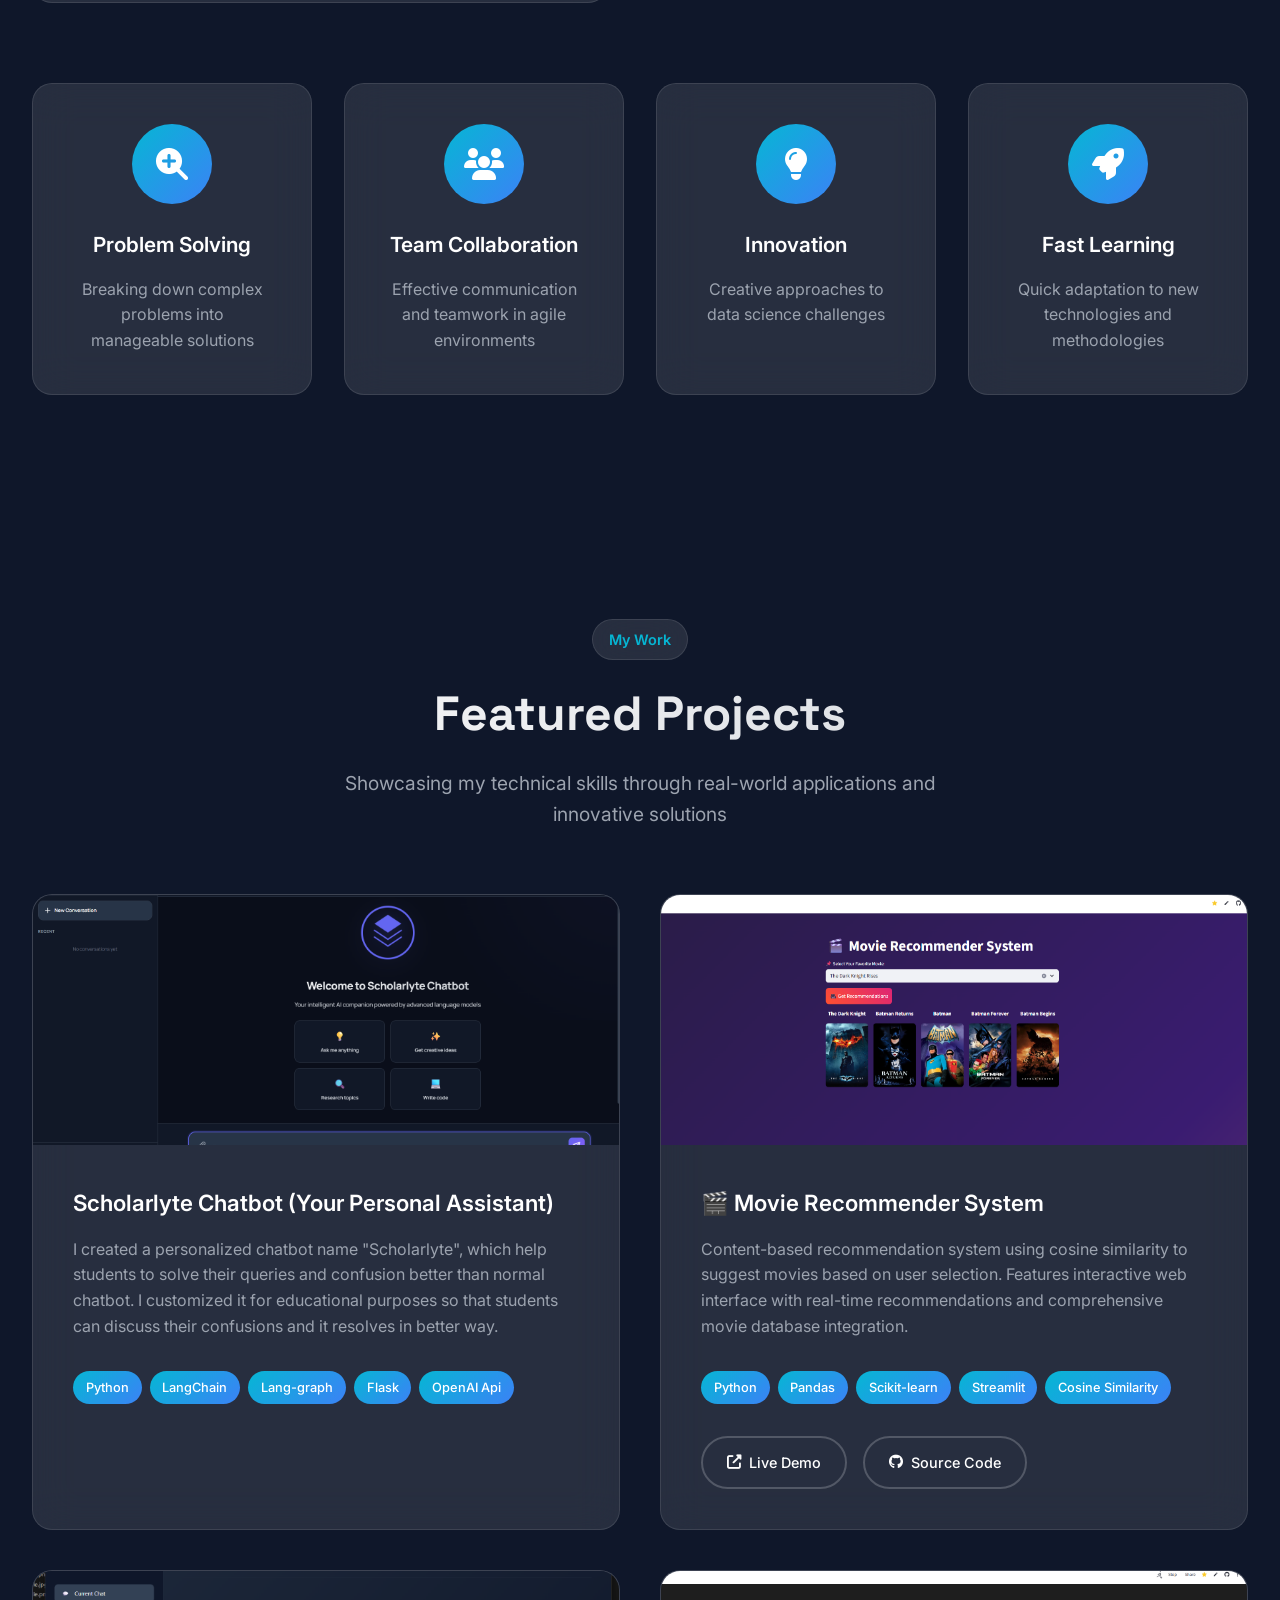
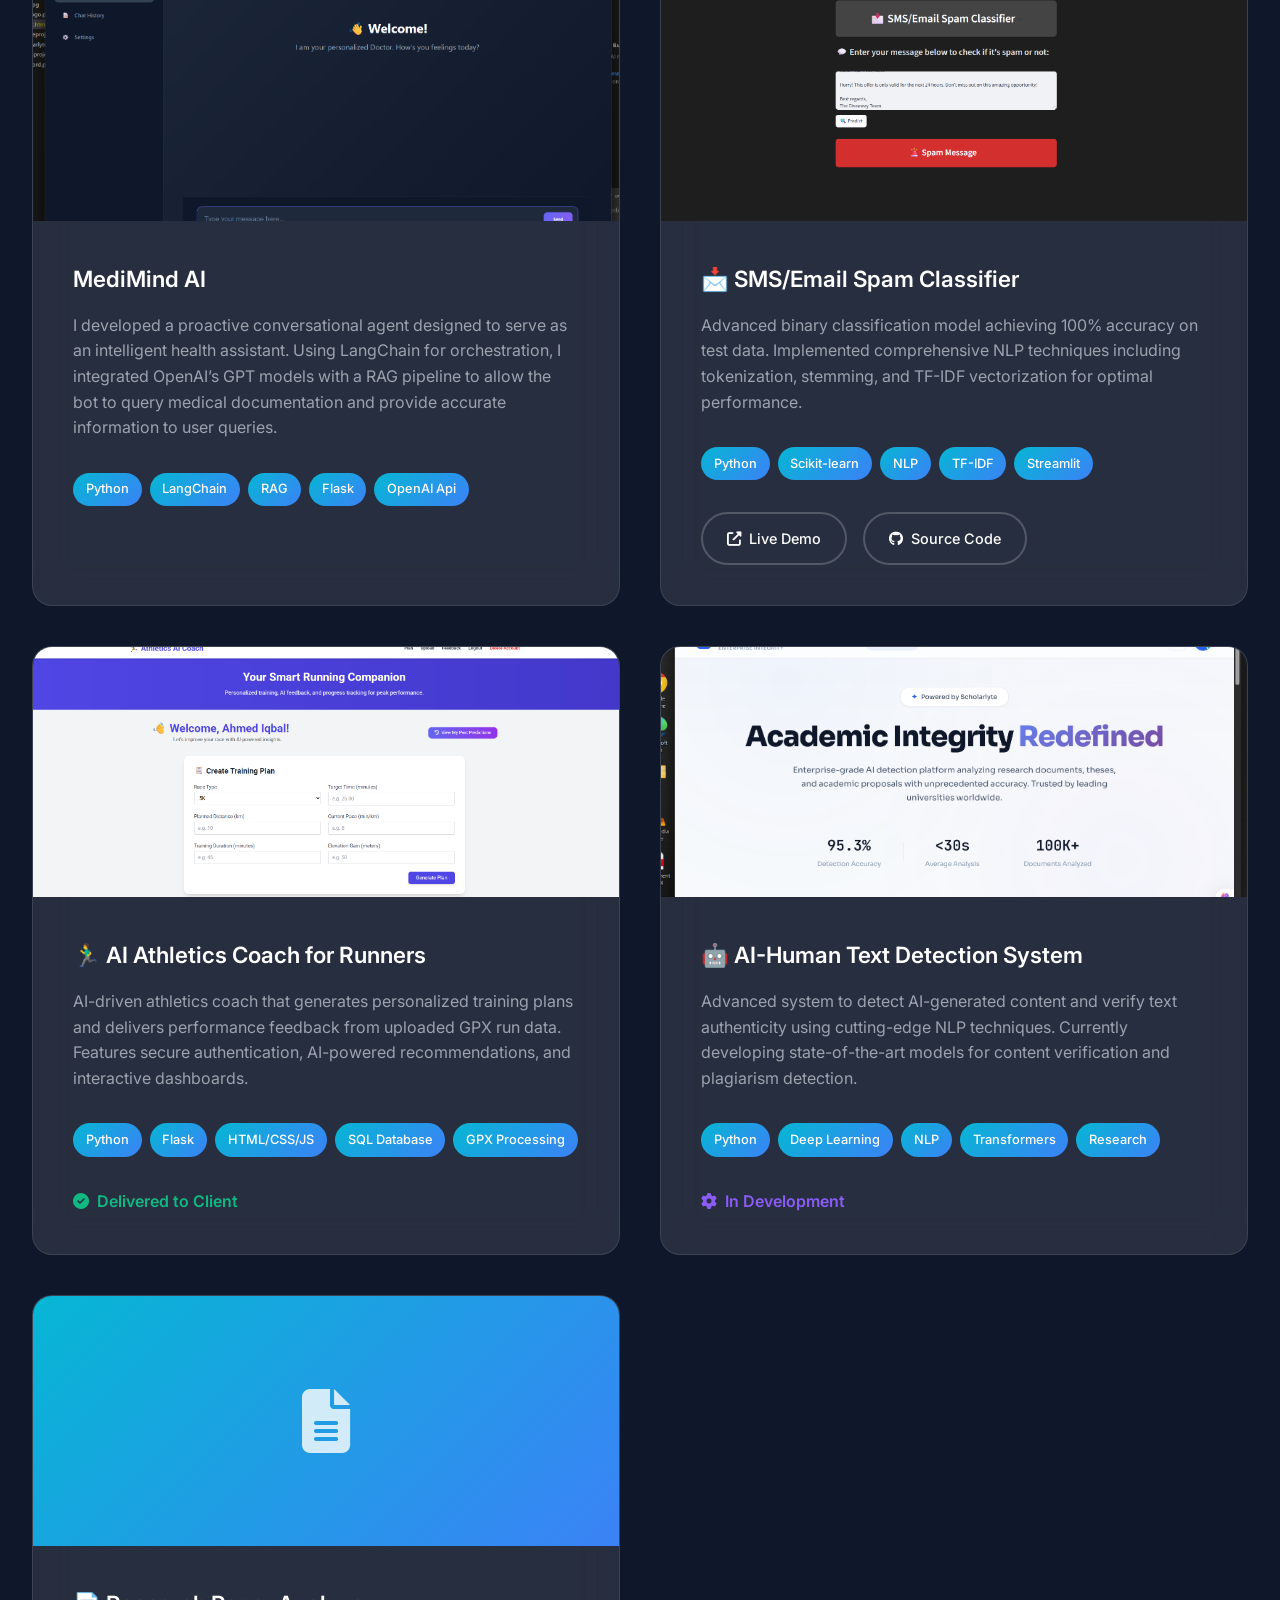
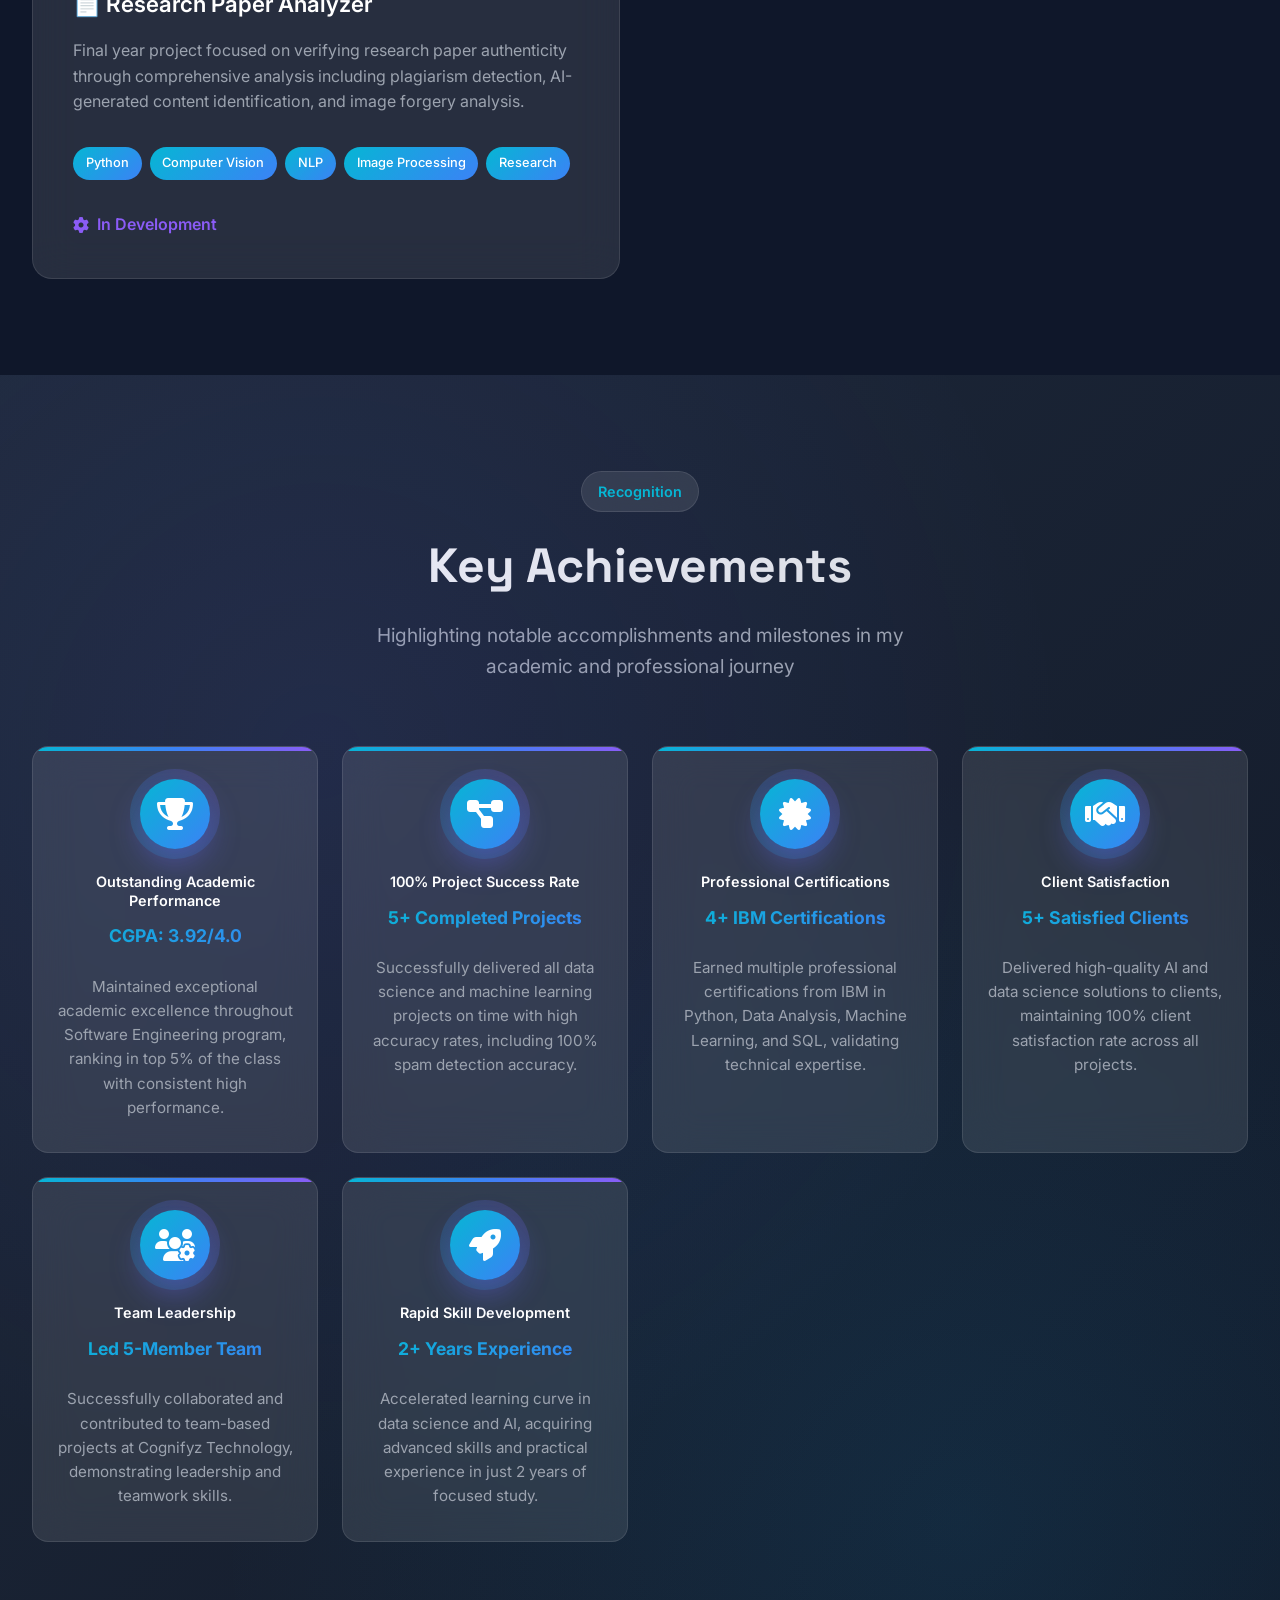
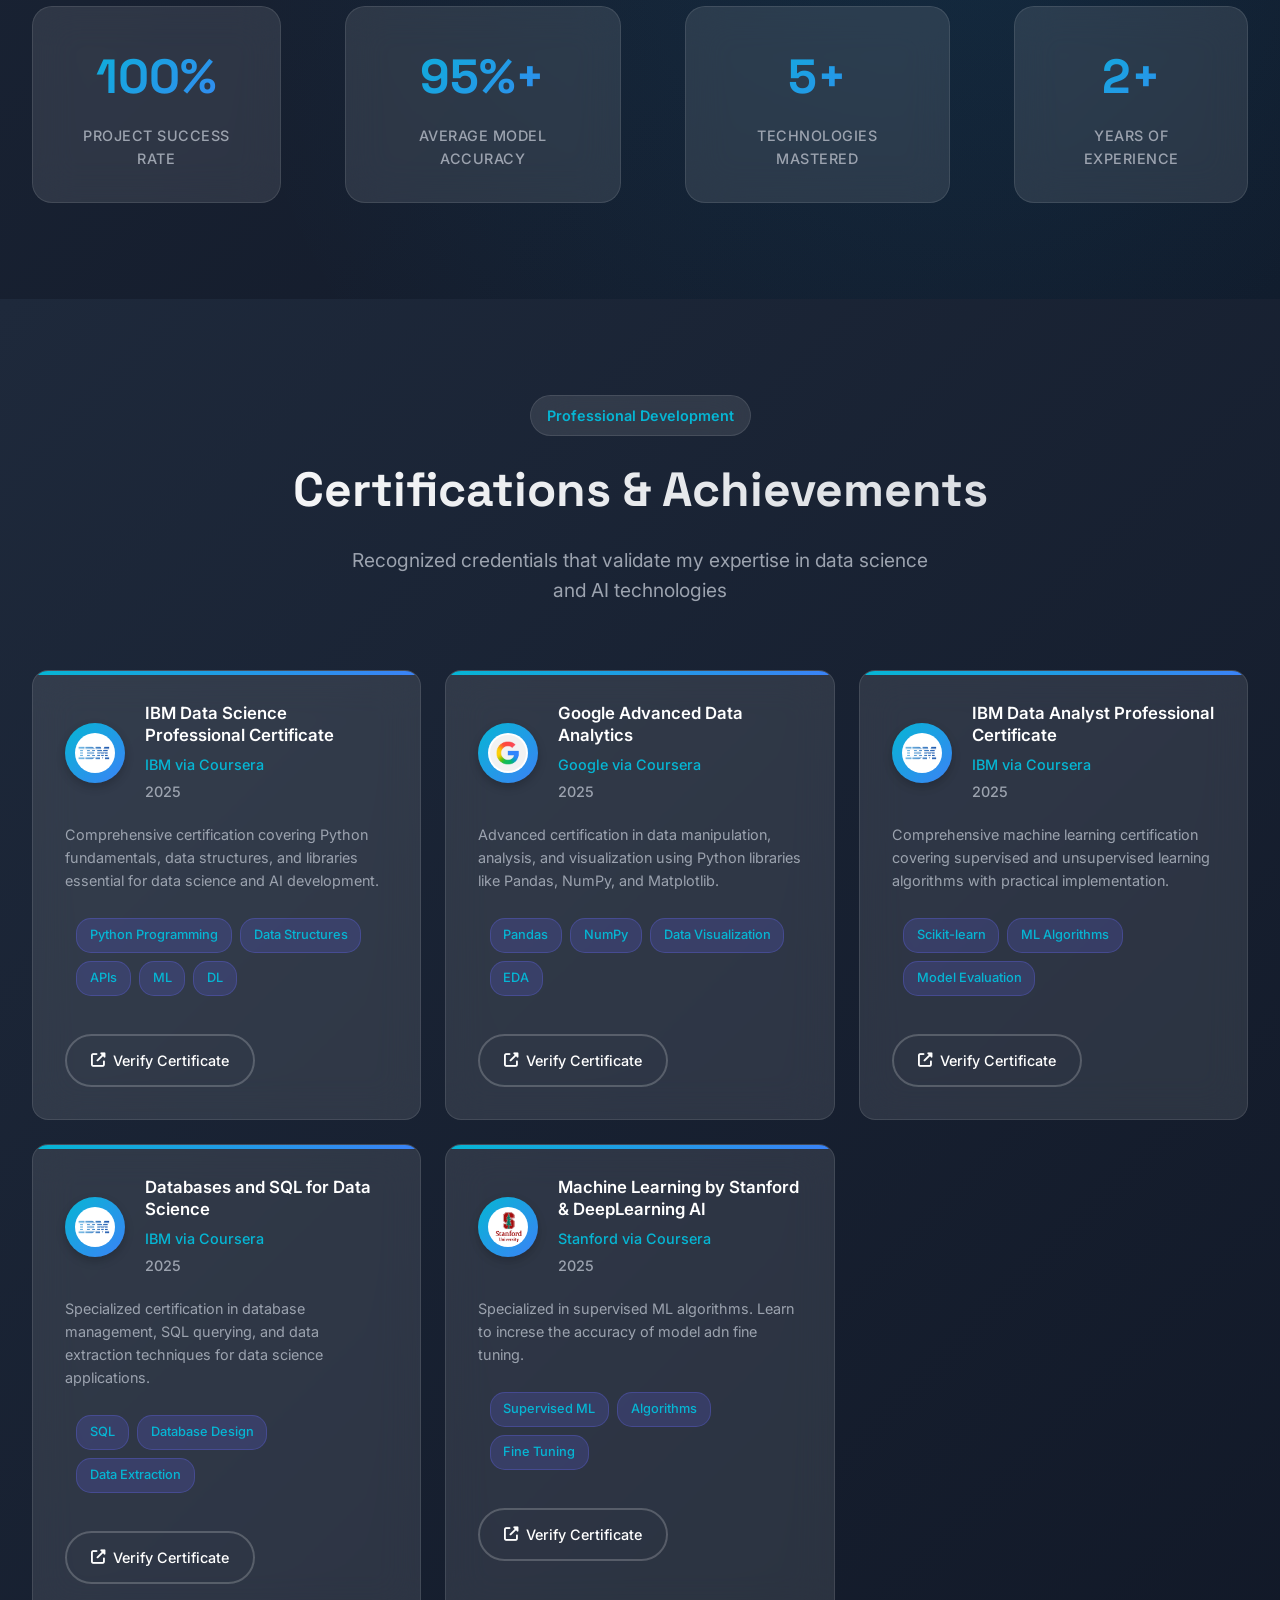
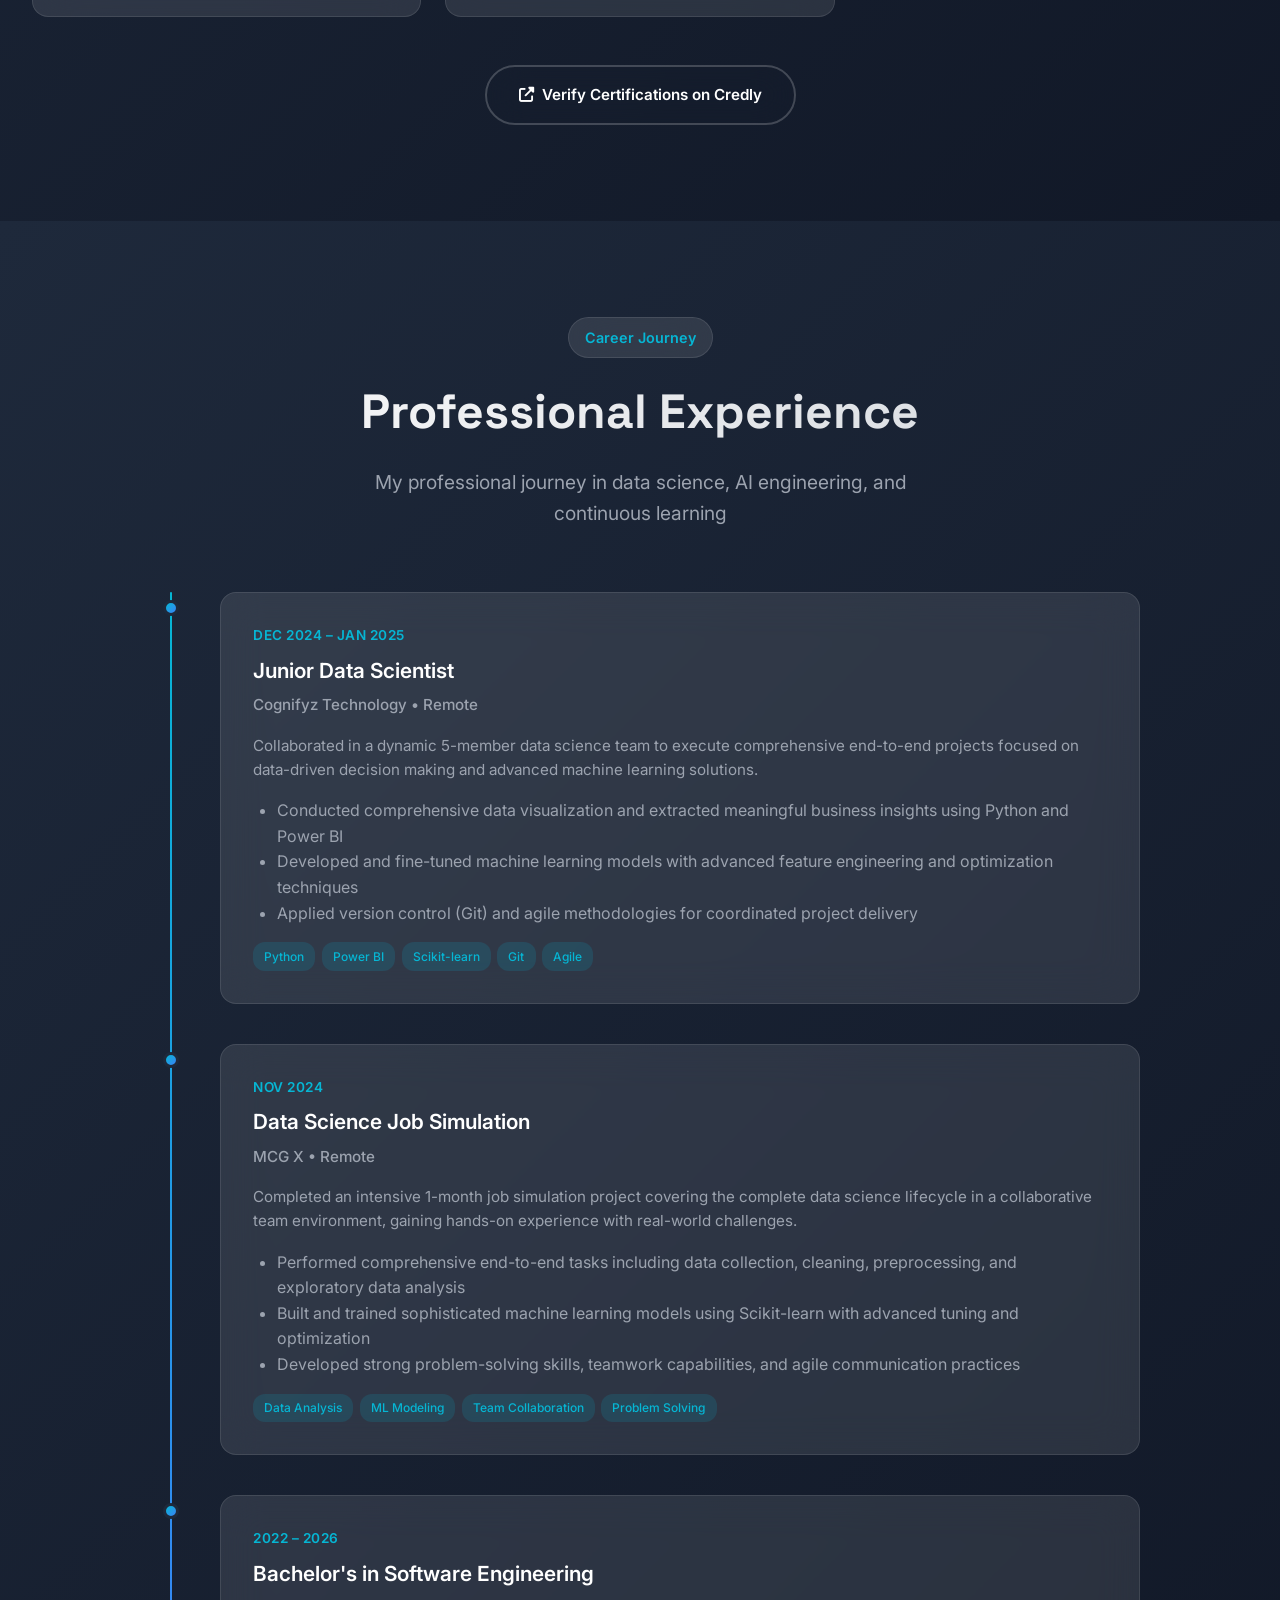
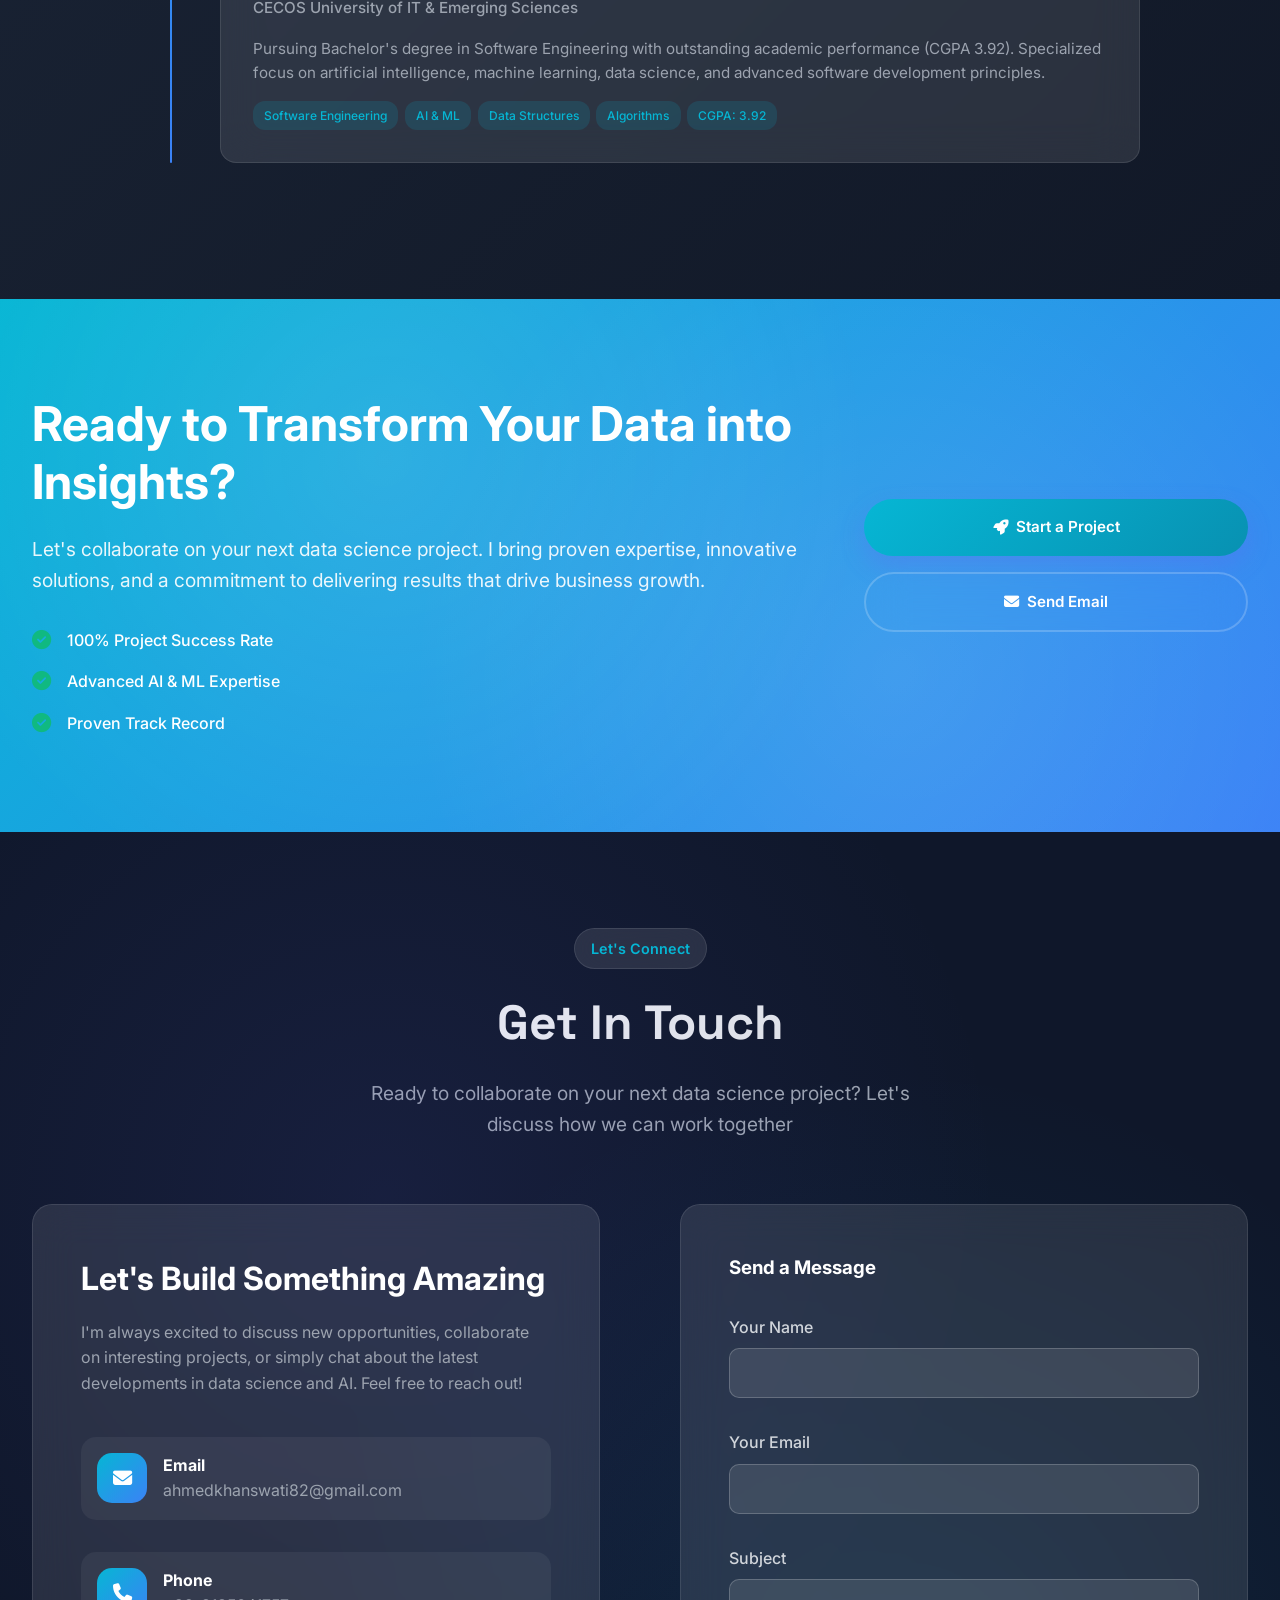
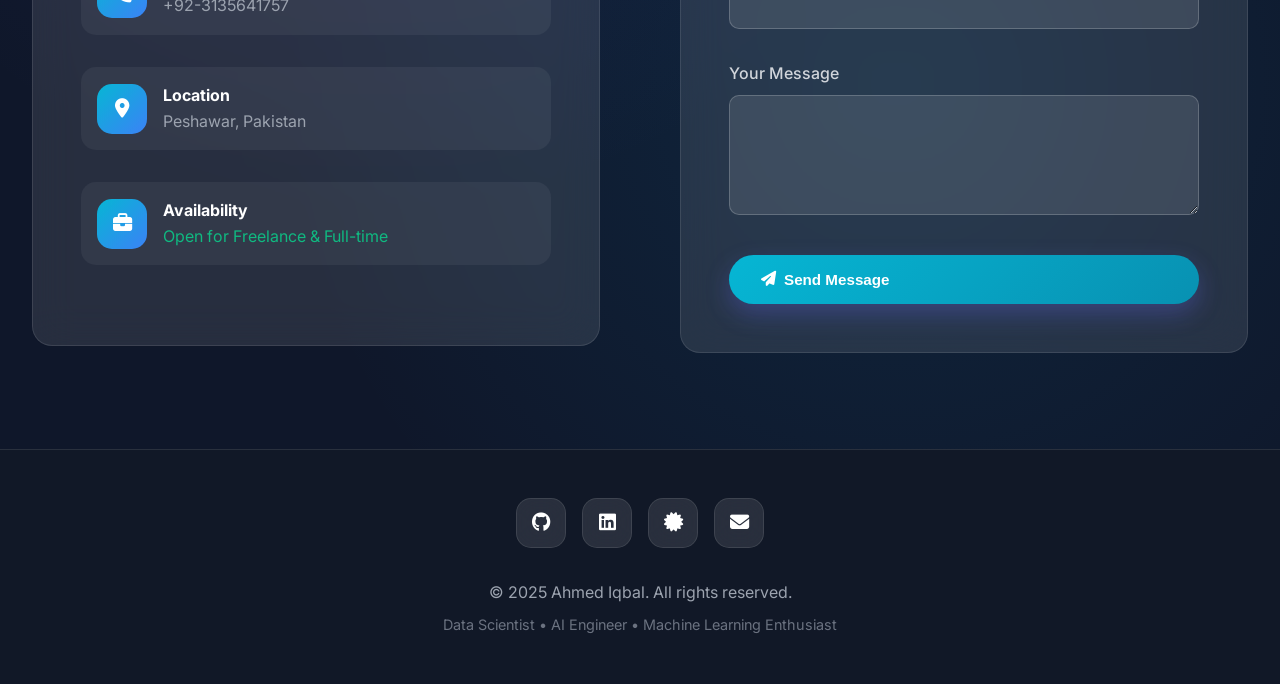
==== commit 1faaaac8: "Update index.html" ====
--- a/index.html
+++ b/index.html
@@ -2879,7 +2879,8 @@
                 
                 <div class="contact-form">
                     <h3 style="color: var(--white); margin-bottom: 2rem;">Send a Message</h3>
-                    <form id="contactForm">
+                    <form id="contactForm" action="https://formspree.io/f/xreywzdr" method="POST">
+
                         <div class="form-group">
                             <label for="name">Your Name</label>
                             <input type="text" id="name" name="name" required>
@@ -3088,21 +3089,11 @@
 
 // Form submission handling
 const contactForm = document.getElementById('contactForm');
-if (contactForm) {
-  contactForm.addEventListener('submit', function(e) {
-    e.preventDefault();
-    
-    const name = document.getElementById('name').value;
-    const email = document.getElementById('email').value;
-    const subject = document.getElementById('subject').value;
-    const message = document.getElementById('message').value;
-    
-    // Here you would typically send the form data to a server
-    alert(`Thank you, ${name}! Your message has been sent successfully. I'll get back to you soon.`);
-    
-    contactForm.reset();
-  });
-}
+
+contactForm.addEventListener('submit', function(e) {
+    // Let Formspree handle it - no e.preventDefault()
+    alert('Message sent successfully! I will get back to you soon.');
+});
 
 // Initialize on load
 window.addEventListener('DOMContentLoaded', () => {
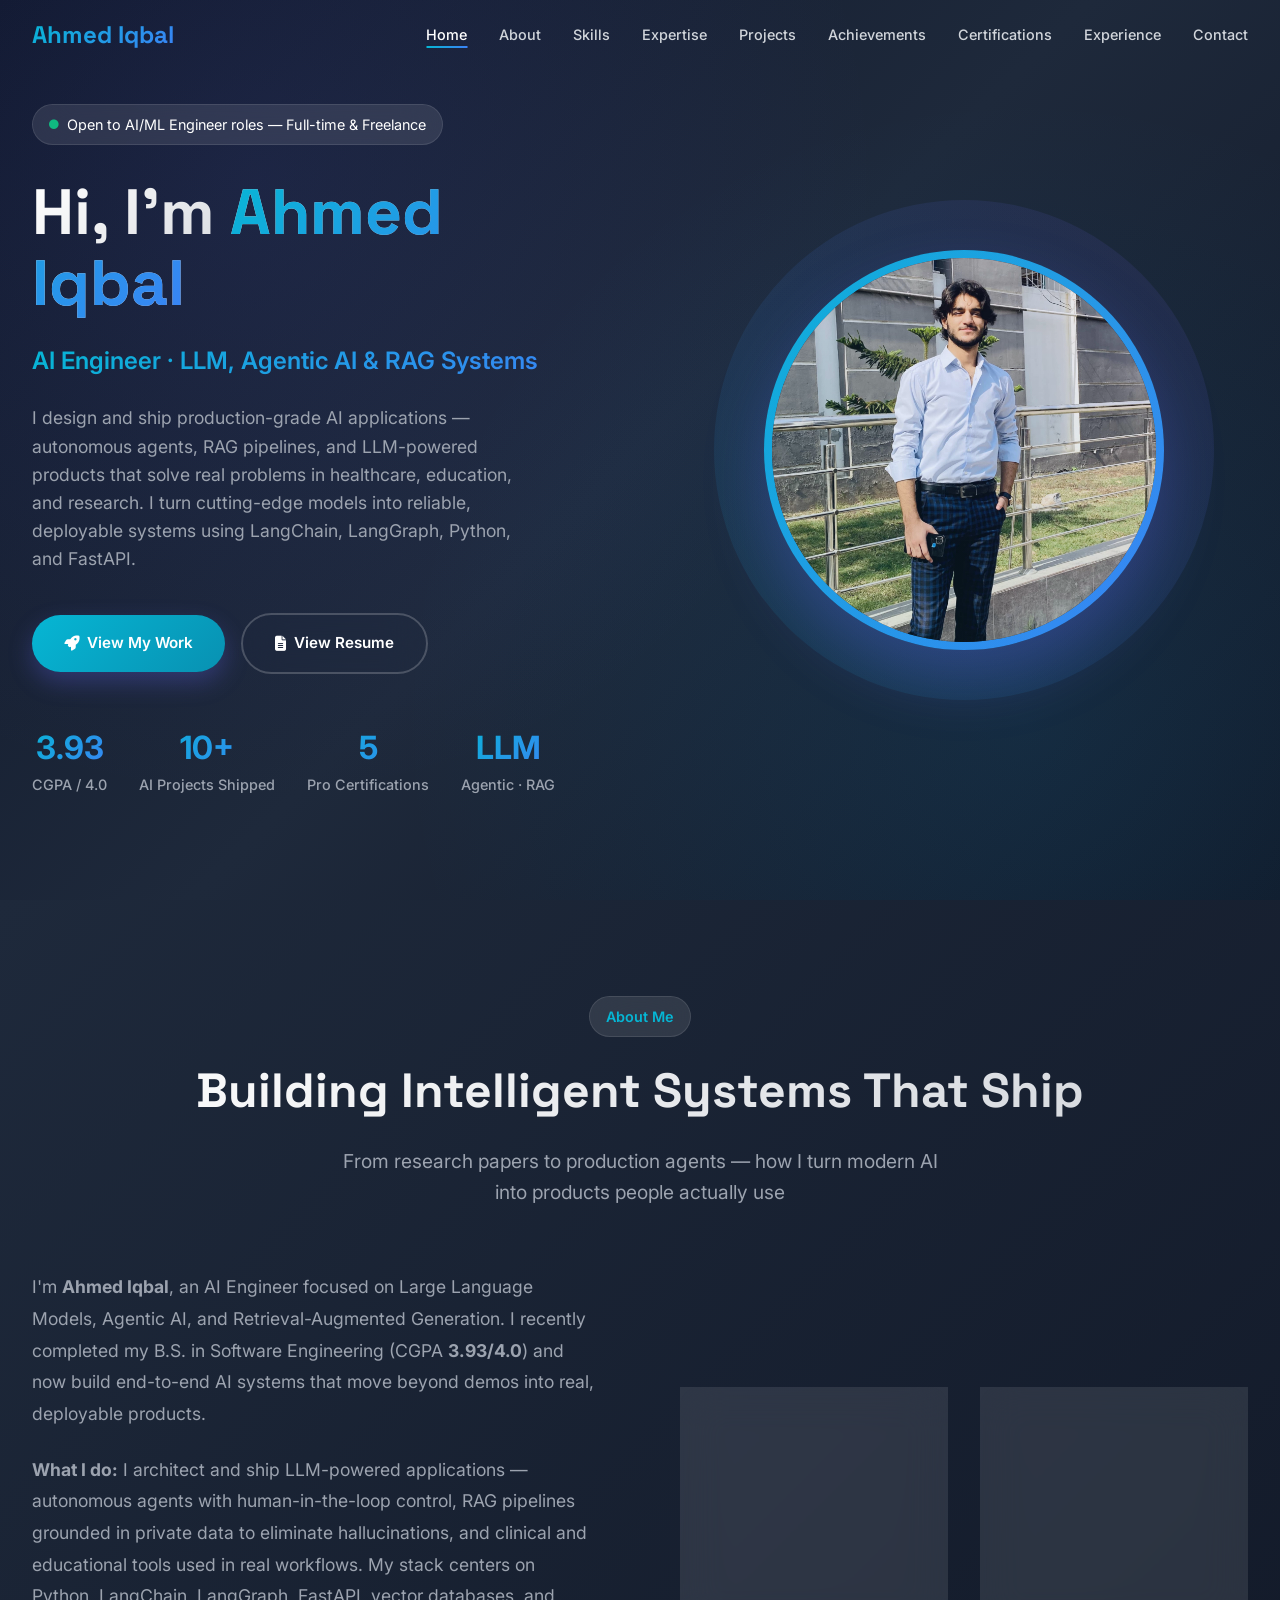
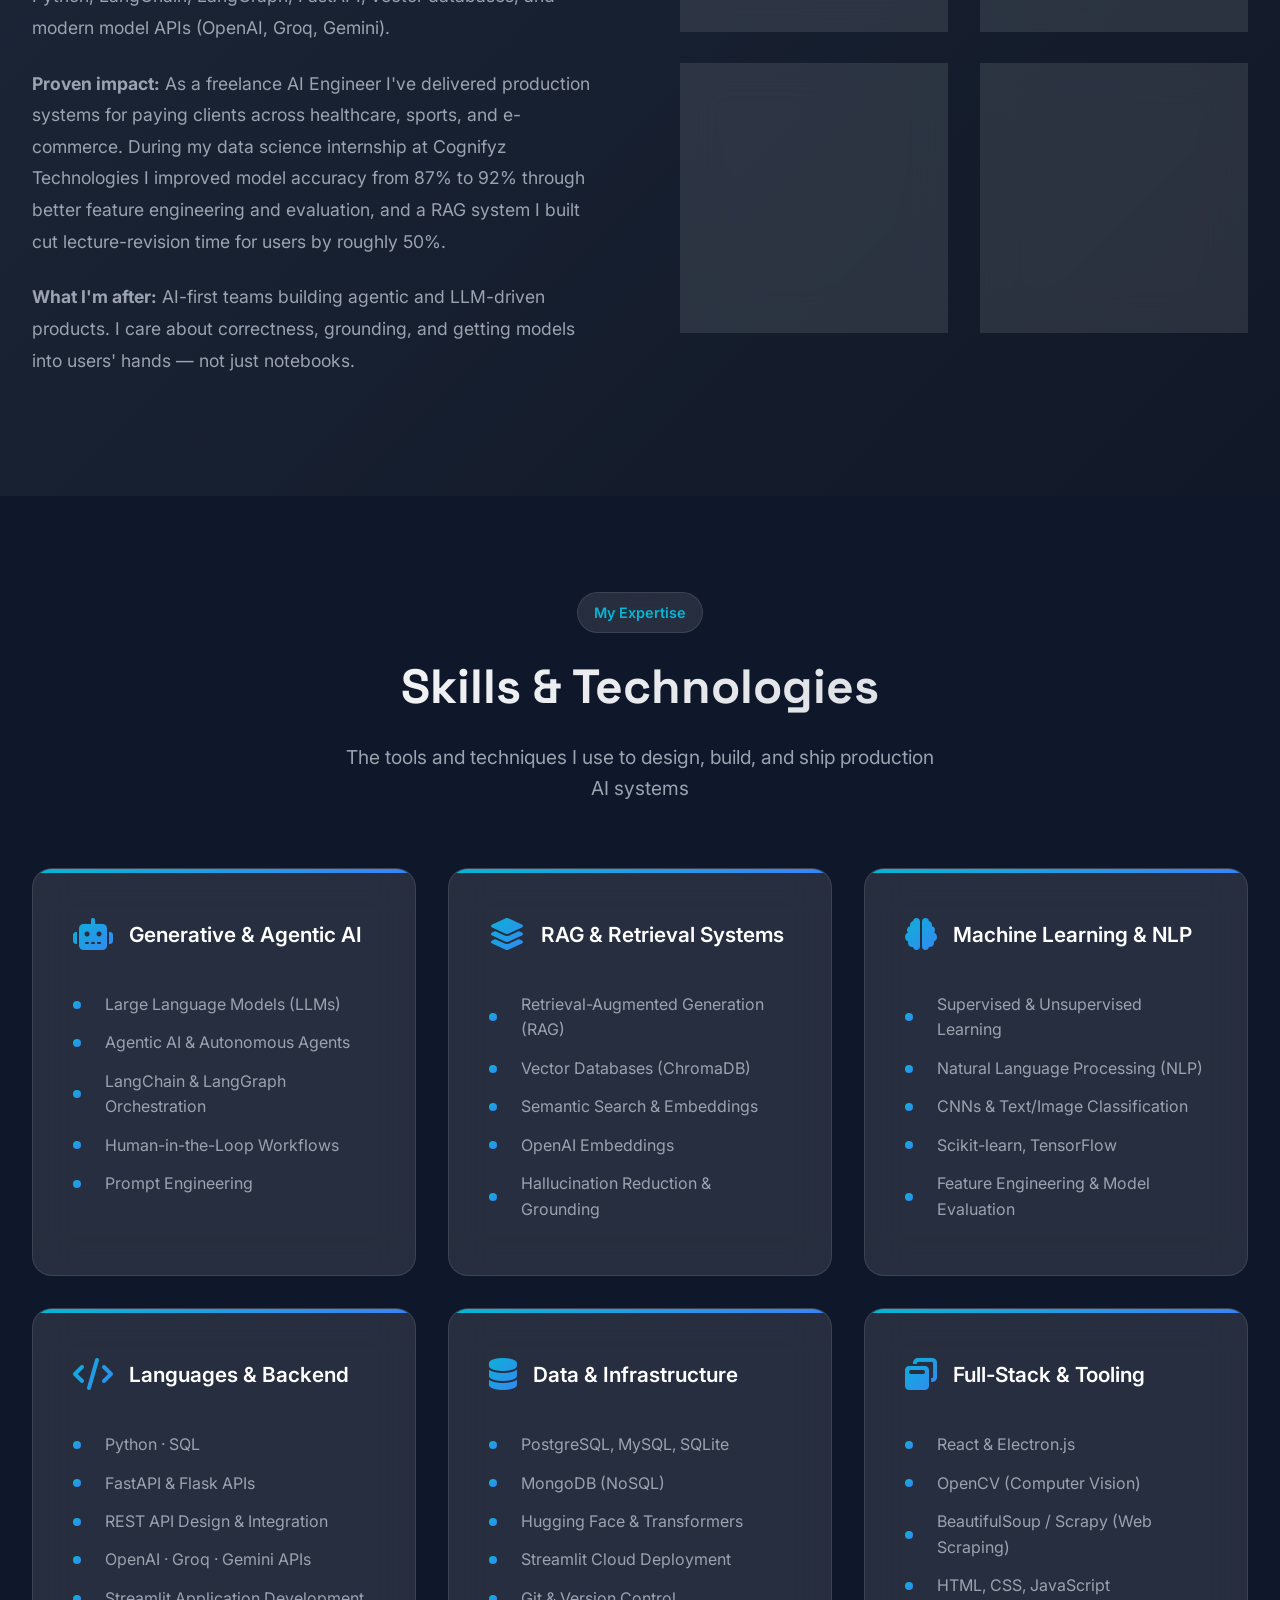
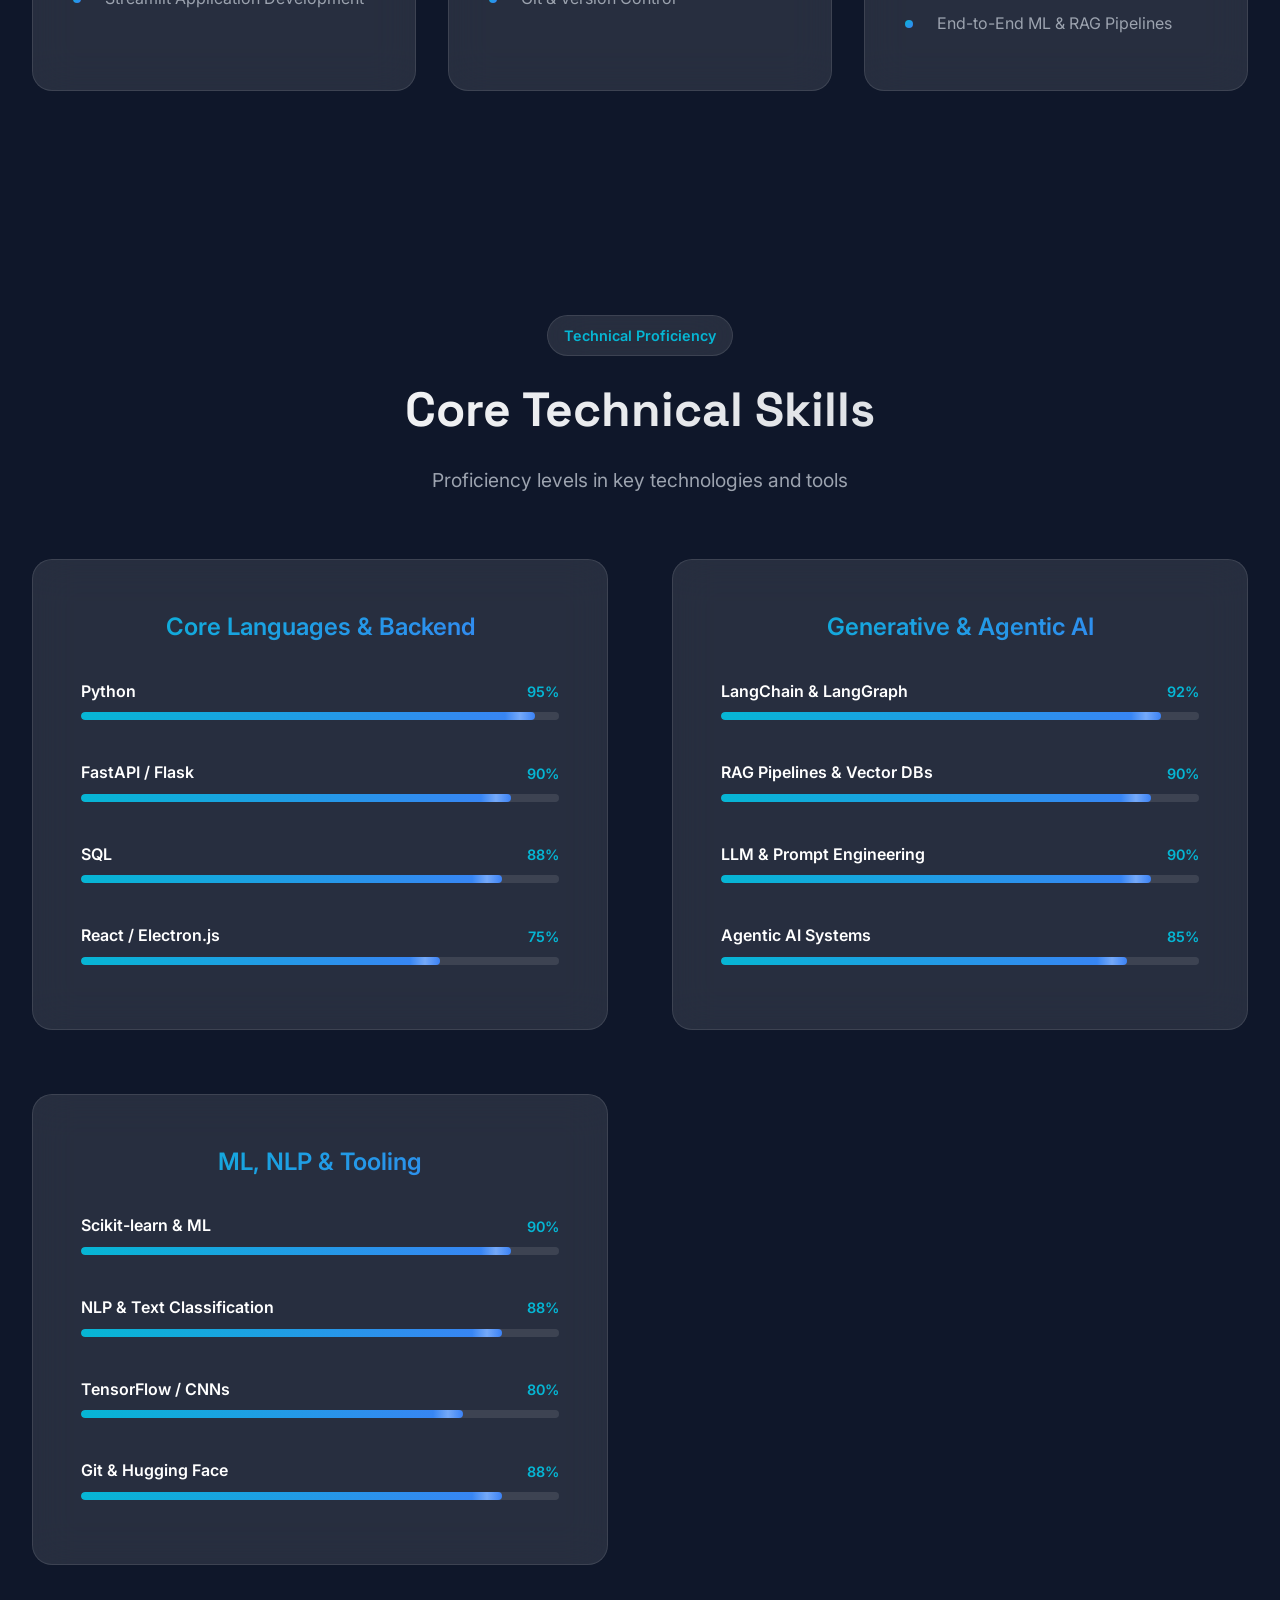
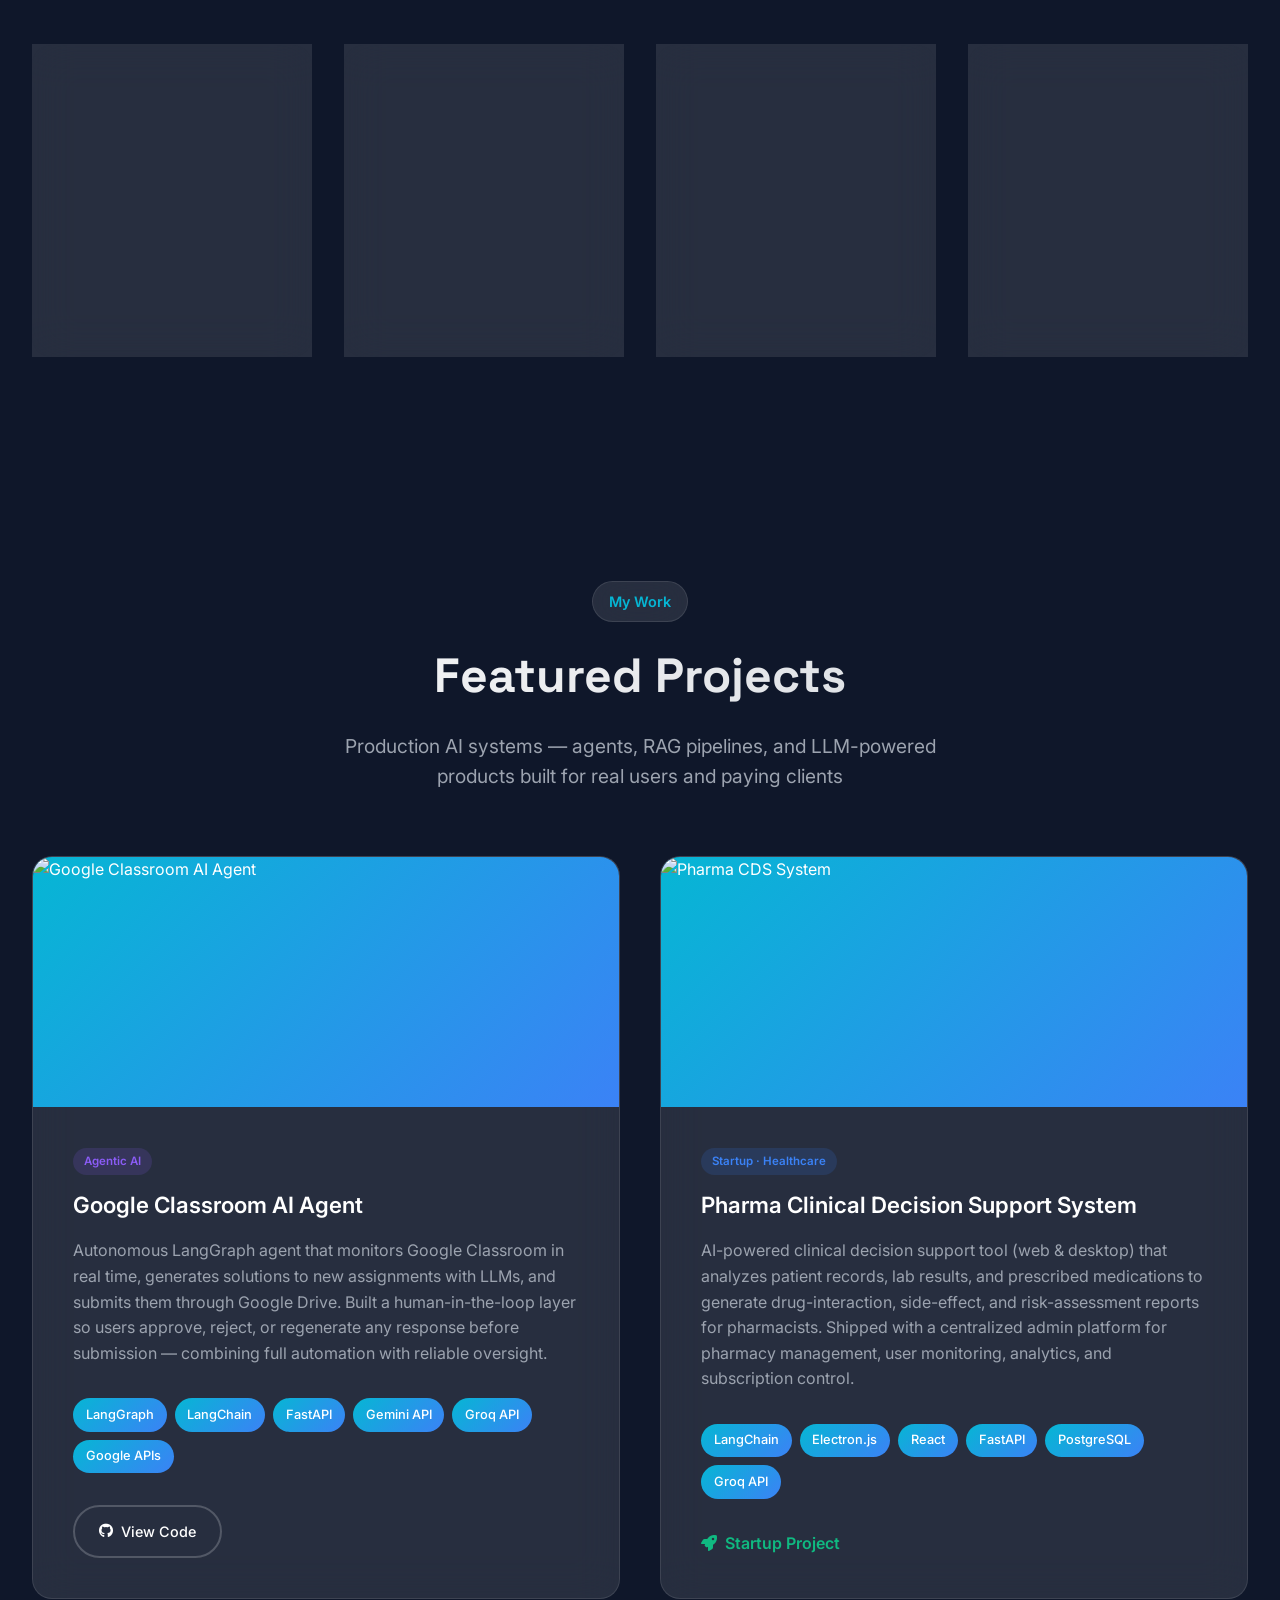
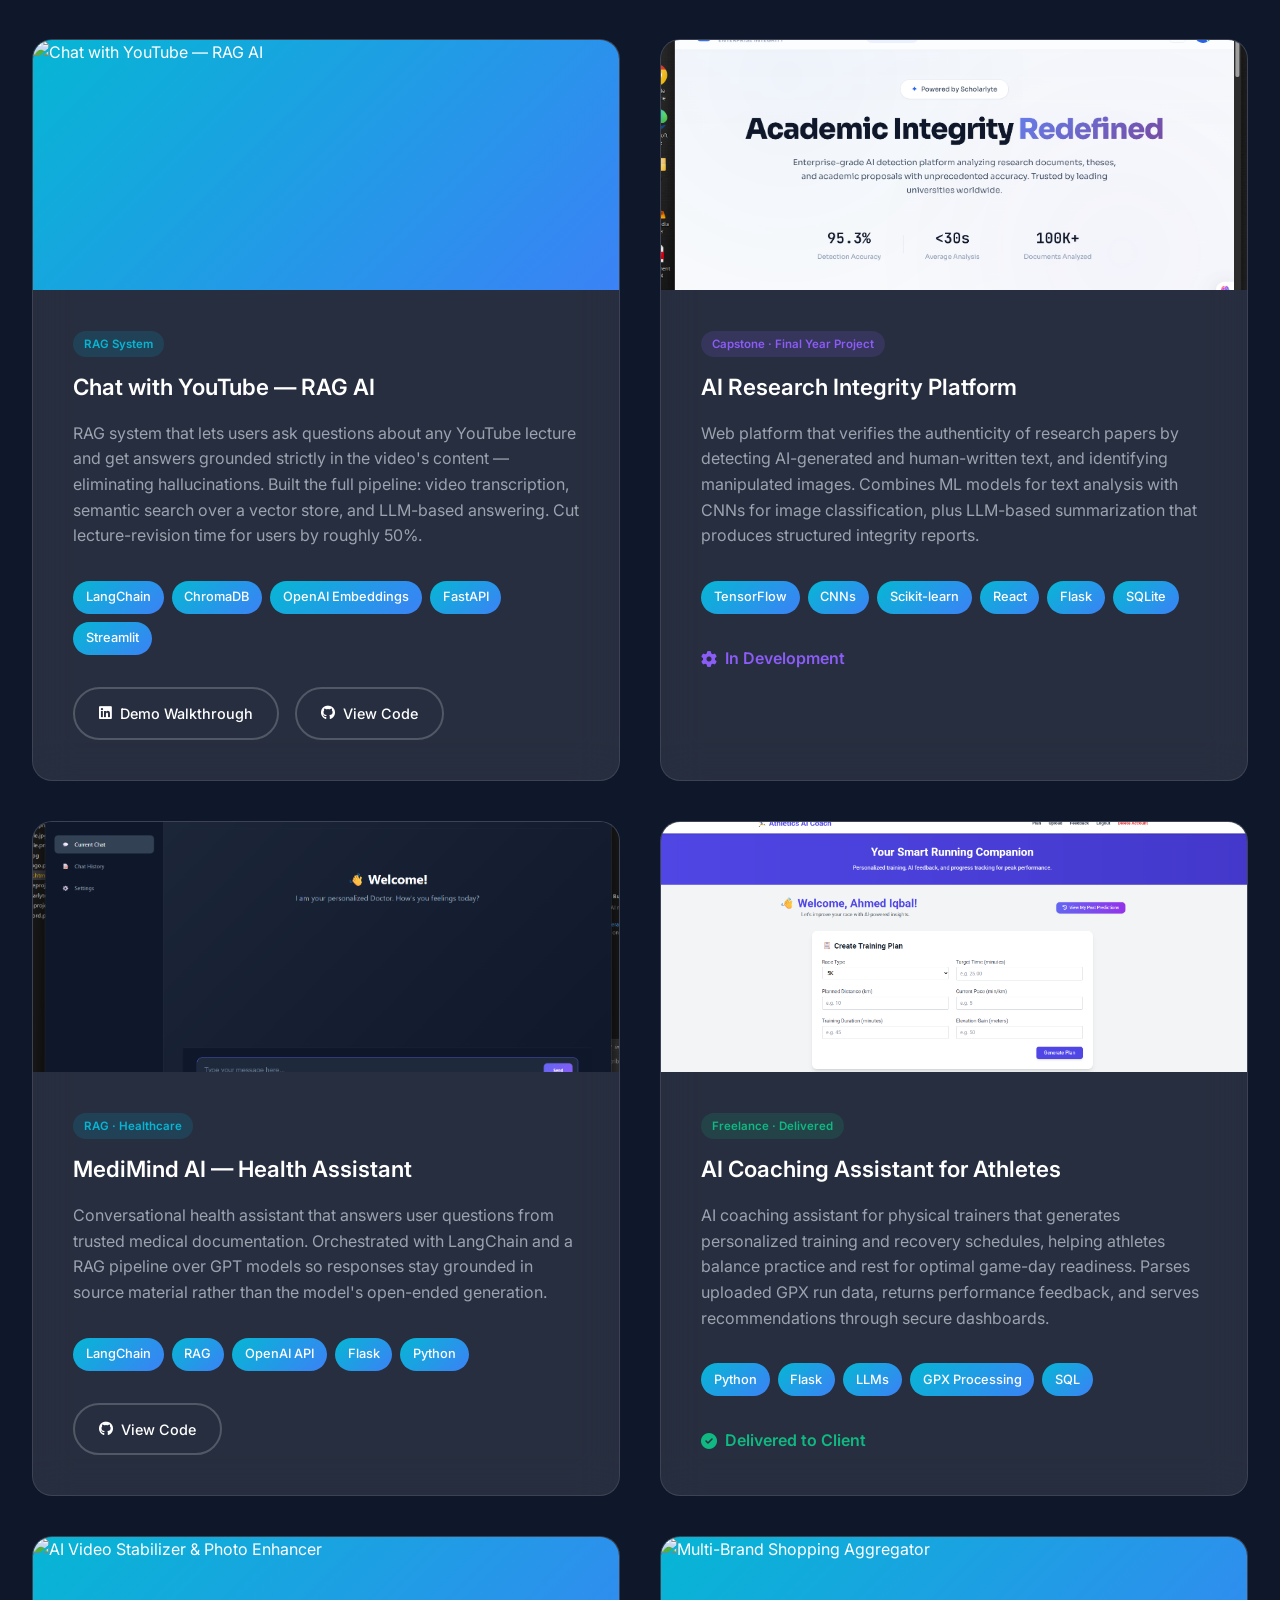
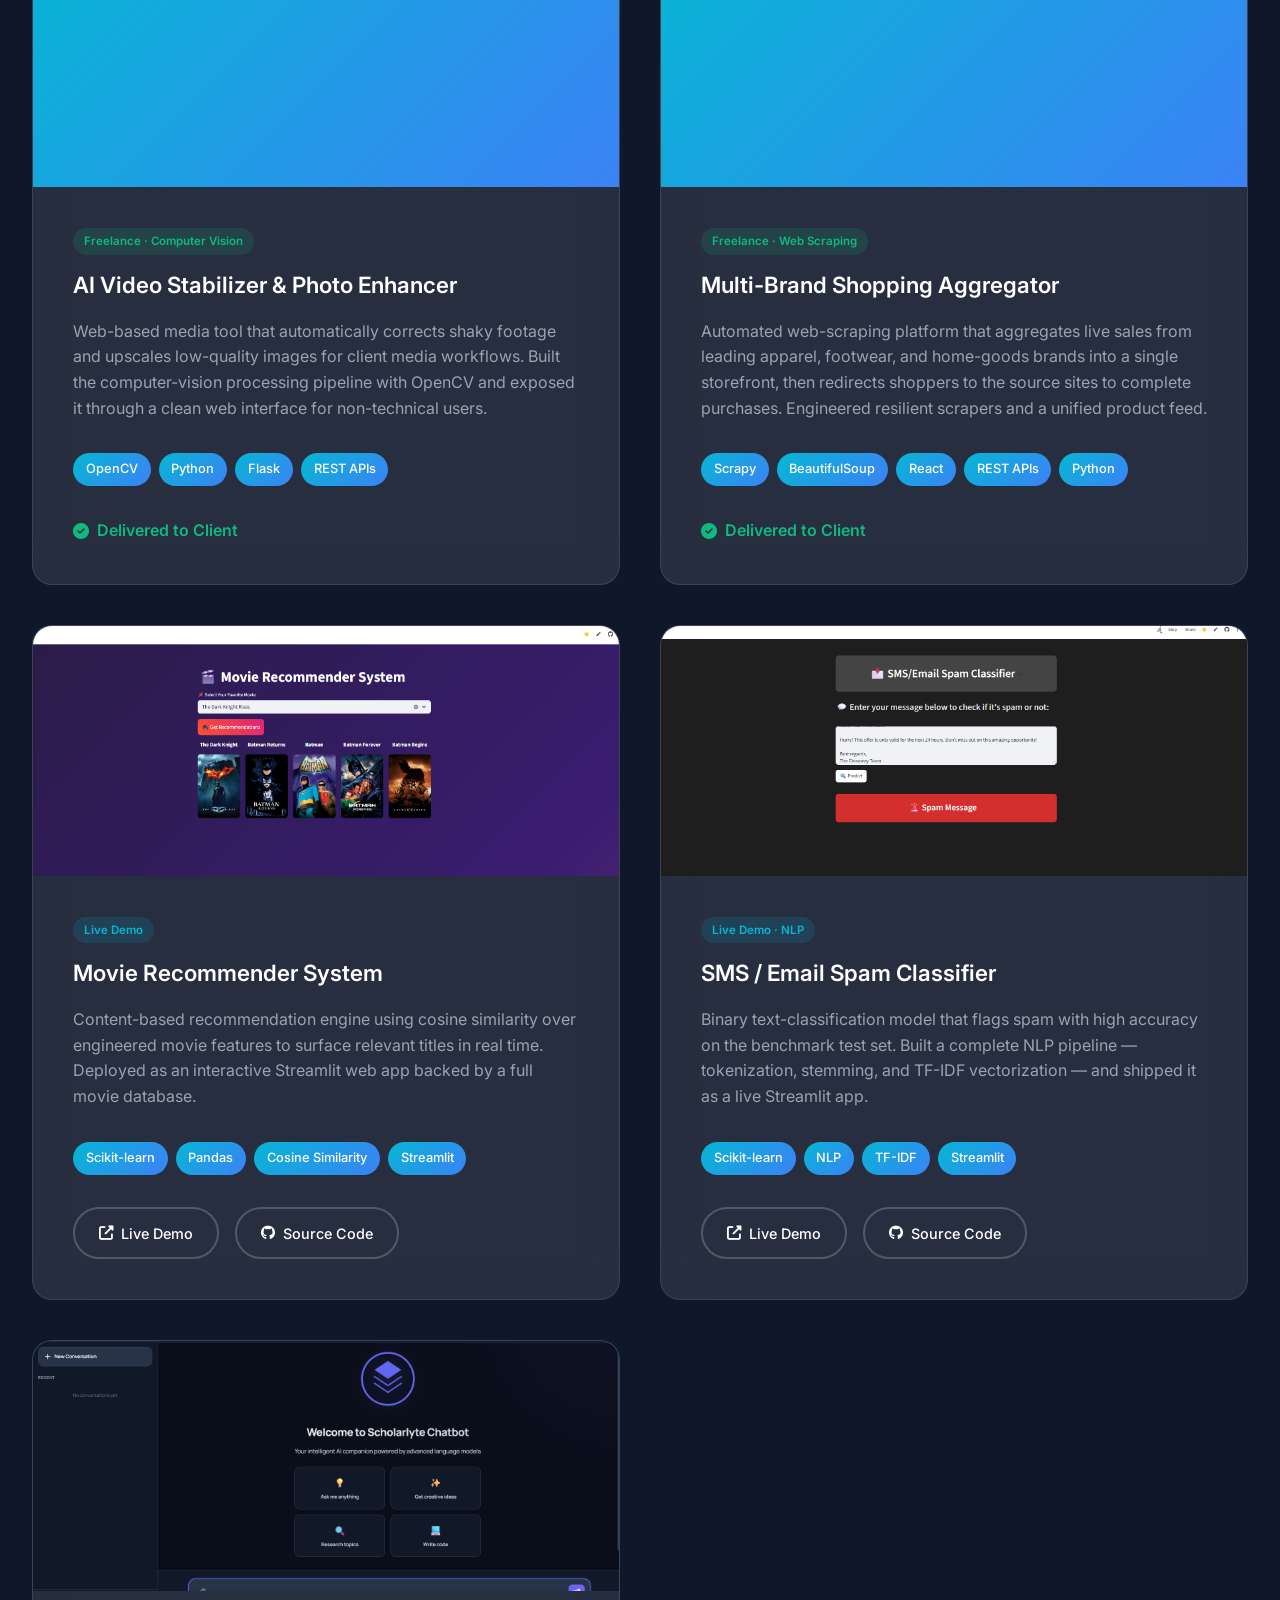
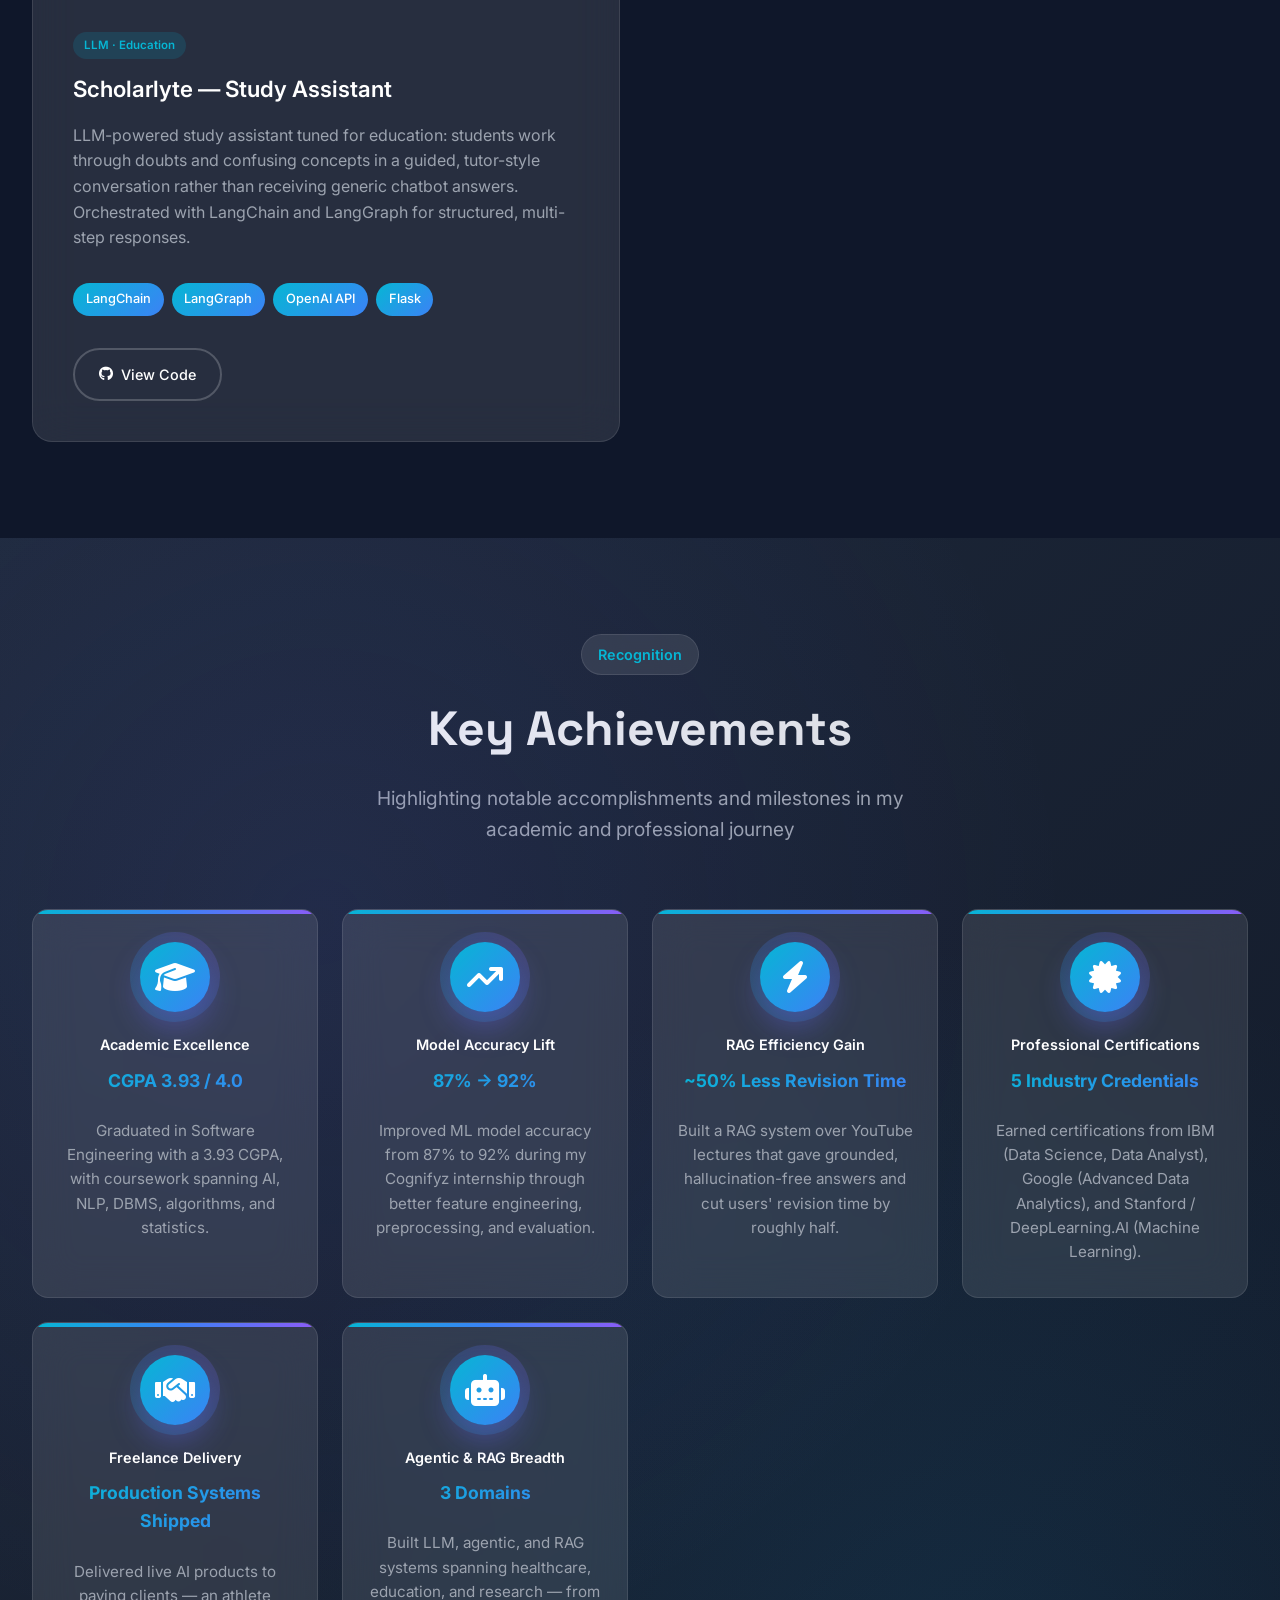
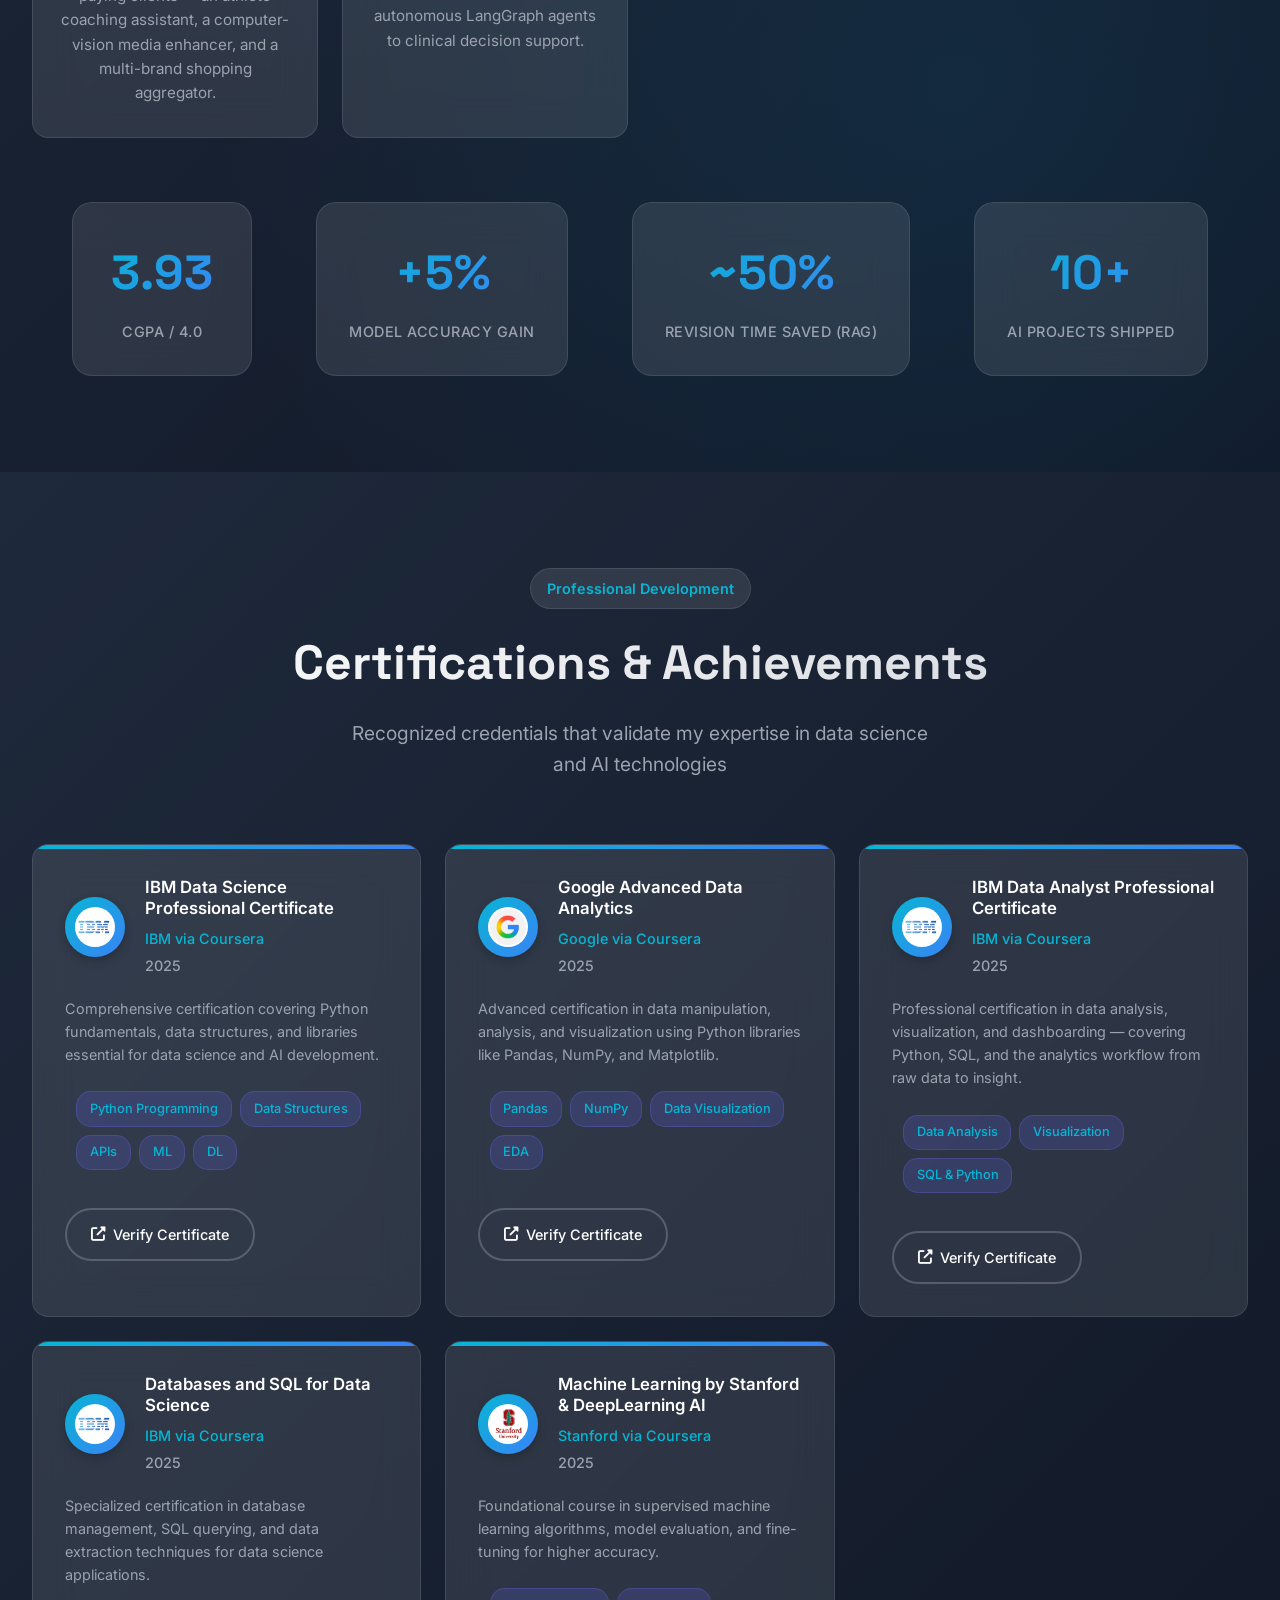
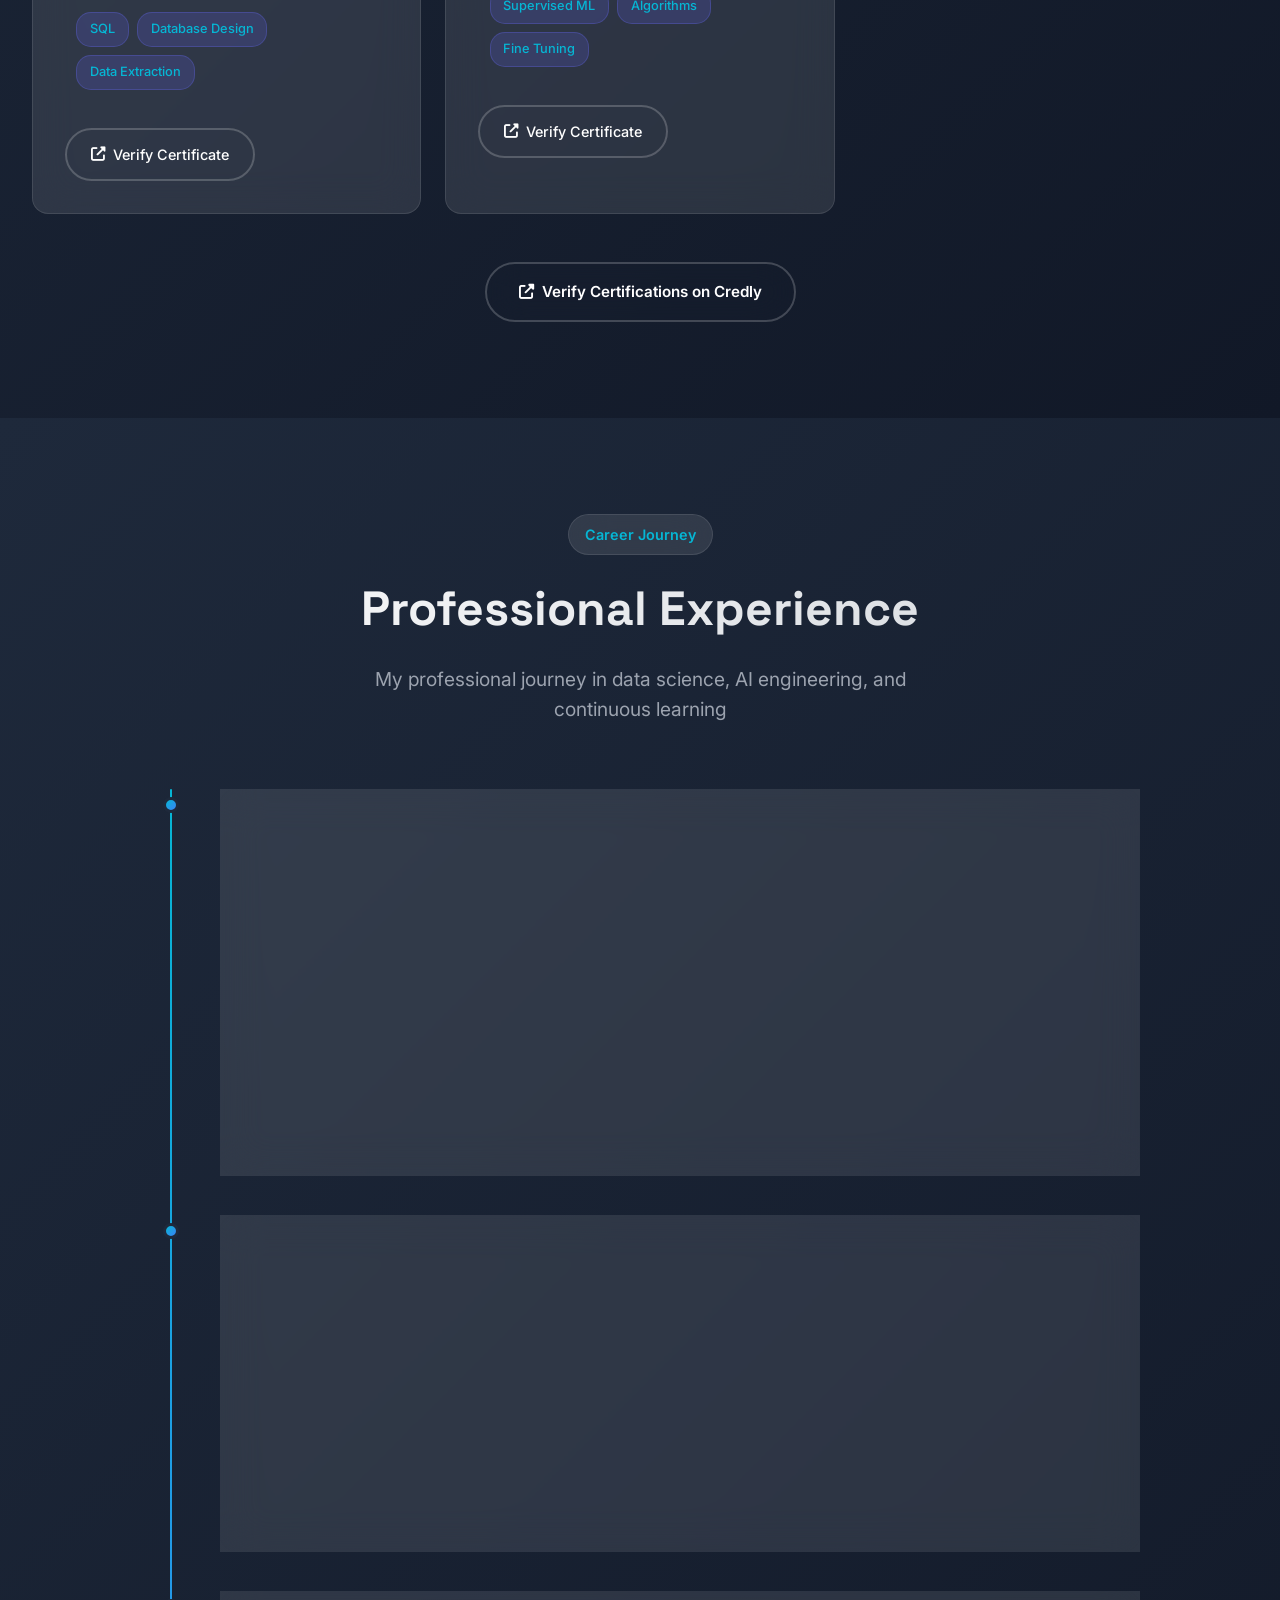
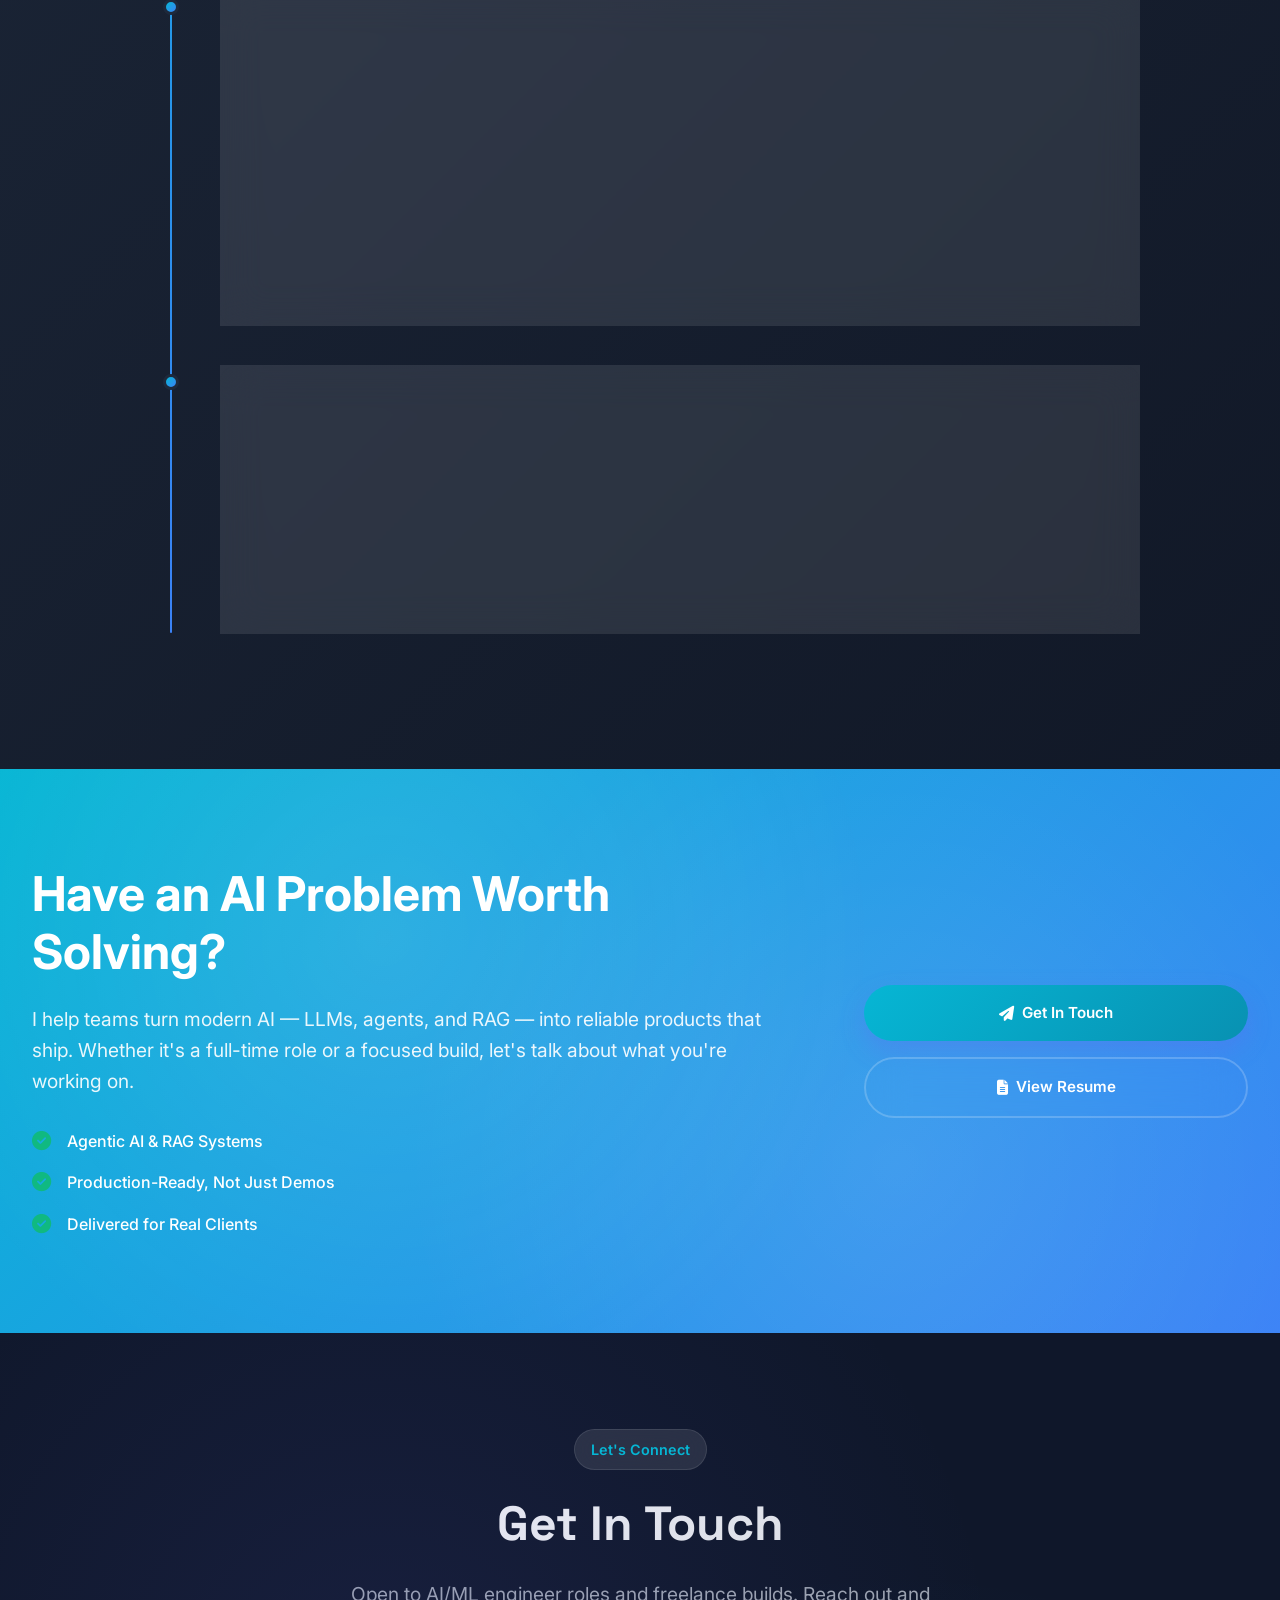
==== commit bf4d4663: "Update fmt.Println message from 'Hello' to 'Goodbye'" ====
--- a/index.html
+++ b/index.html
@@ -3,7 +3,36 @@
 <head>
     <meta charset="UTF-8">
     <meta name="viewport" content="width=device-width, initial-scale=1.0">
-    <title>Ahmed Iqbal - Data Scientist & AI Engineer</title>
+    <title>Ahmed Iqbal — AI Engineer | LLM, Agentic AI & RAG Specialist</title>
+    <meta name="description" content="Ahmed Iqbal is an AI Engineer specializing in Large Language Models (LLMs), Agentic AI, and Retrieval-Augmented Generation (RAG). Builder of production AI systems across healthcare, education, and research using LangChain, LangGraph, Python, and FastAPI.">
+    <meta name="keywords" content="AI Engineer, Machine Learning Engineer, LLM Engineer, Agentic AI, RAG, LangChain, LangGraph, Python, FastAPI, RAG Pipeline, Generative AI, Ahmed Iqbal">
+    <meta name="author" content="Ahmed Iqbal">
+    <link rel="canonical" href="https://ahmediqbal3343.github.io/">
+    <!-- Open Graph / Social -->
+    <meta property="og:type" content="website">
+    <meta property="og:title" content="Ahmed Iqbal — AI Engineer | LLM, Agentic AI & RAG Specialist">
+    <meta property="og:description" content="AI Engineer building production-grade LLM, Agentic AI, and RAG systems across healthcare, education, and research.">
+    <meta property="og:image" content="Ahmed02.jpg">
+    <meta name="twitter:card" content="summary_large_image">
+    <!-- Structured Data for ATS / Search -->
+    <script type="application/ld+json">
+    {
+      "@context": "https://schema.org",
+      "@type": "Person",
+      "name": "Ahmed Iqbal",
+      "jobTitle": "AI Engineer",
+      "email": "ahmedkhanswati82@gmail.com",
+      "telephone": "+92-3135641757",
+      "url": "https://ahmediqbal3343.github.io/",
+      "sameAs": [
+        "https://github.com/AhmedIqbal3343",
+        "https://www.linkedin.com/in/ahmed-iqbal-393234301",
+        "https://www.credly.com/users/ahmed-iqbal.f9fae12e/badges"
+      ],
+      "alumniOf": "CECOS University of IT & Emerging Sciences",
+      "knowsAbout": ["Large Language Models", "Agentic AI", "Retrieval-Augmented Generation", "Machine Learning", "LangChain", "LangGraph", "Python", "FastAPI"]
+    }
+    </script>
     <link href="https://cdnjs.cloudflare.com/ajax/libs/font-awesome/6.4.0/css/all.min.css" rel="stylesheet">
     <link href="https://fonts.googleapis.com/css2?family=Inter:wght@300;400;500;600;700;800&family=Space+Grotesk:wght@400;500;600;700&display=swap" rel="stylesheet">
     <style>
@@ -1880,40 +1909,40 @@
         <div class="hero-container">
             <div class="hero-content">
                 <div class="hero-badge">
-                    <i class="fas fa-star"></i>
-                    Available for new opportunities
-                </div>
-                <h1>Hi, I'm <span style="background: linear-gradient(135deg, var(--primary) 0%, var(--secondary) 100%); -webkit-background-clip: text; -webkit-text-fill-color: transparent;">Ahmed</span></h1>
-                <div class="hero-subtitle">Data Scientist & AI Engineer</div>
+                    <i class="fas fa-circle" style="font-size:0.6rem;color:var(--success);"></i>
+                    Open to AI/ML Engineer roles — Full-time & Freelance
+                </div>
+                <h1>Hi, I'm <span style="background: linear-gradient(135deg, var(--primary) 0%, var(--secondary) 100%); -webkit-background-clip: text; -webkit-text-fill-color: transparent;">Ahmed Iqbal</span></h1>
+                <div class="hero-subtitle">AI Engineer · LLM, Agentic AI &amp; RAG Systems</div>
                 <p class="hero-description">
-                    Transforming complex data into actionable insights and building intelligent AI solutions that solve real-world problems. Passionate about machine learning, deep learning, and creating impact through data-driven innovation.
+                    I design and ship production-grade AI applications &mdash; autonomous agents, RAG pipelines, and LLM-powered products that solve real problems in healthcare, education, and research. I turn cutting-edge models into reliable, deployable systems using LangChain, LangGraph, Python, and FastAPI.
                 </p>
                 <div class="hero-buttons">
                     <a href="#projects" class="btn btn-primary">
                         <i class="fas fa-rocket"></i>
-                        Explore Projects
+                        View My Work
                     </a>
-                    <a href="#contact" class="btn btn-outline">
-                        <i class="fas fa-paper-plane"></i>
-                        Get In Touch
+                    <a href="https://drive.google.com/file/d/1sq1udeMWP48KSpNKDSFaKNDfb4BDORQW/view?usp=drive_link" class="btn btn-outline" target="_blank" rel="noopener">
+                        <i class="fas fa-file-lines"></i>
+                        View Resume
                     </a>
                 </div>
                 <div class="hero-stats">
                     <div class="stat">
-                        <div class="stat-number">3.92</div>
-                        <div class="stat-label">CGPA</div>
+                        <div class="stat-number">3.93</div>
+                        <div class="stat-label">CGPA / 4.0</div>
                     </div>
                     <div class="stat">
-                        <div class="stat-number">5+</div>
-                        <div class="stat-label">Projects</div>
+                        <div class="stat-number">10+</div>
+                        <div class="stat-label">AI Projects Shipped</div>
                     </div>
                     <div class="stat">
-                        <div class="stat-number">4+</div>
-                        <div class="stat-label">Certifications</div>
+                        <div class="stat-number">5</div>
+                        <div class="stat-label">Pro Certifications</div>
                     </div>
                     <div class="stat">
-                        <div class="stat-number">5+</div>
-                        <div class="stat-label">Satisfied Clients</div>
+                        <div class="stat-number">LLM</div>
+                        <div class="stat-label">Agentic · RAG</div>
                     </div>
                 </div>
             </div>
@@ -1937,52 +1966,52 @@
         <div class="container">
             <div class="section-header">
                 <div class="section-badge">About Me</div>
-                <h2 class="section-title">Passionate About Data & AI</h2>
-                <p class="section-subtitle">Get to know more about my journey, expertise, and what drives me in the world of data science</p>
+                <h2 class="section-title">Building Intelligent Systems That Ship</h2>
+                <p class="section-subtitle">From research papers to production agents &mdash; how I turn modern AI into products people actually use</p>
             </div>
             <div class="about-grid">
                 <div class="about-content">
     <p>
-        I'm Ahmed Iqbal, a passionate Data Scientist, Data Analyst, and AI Engineer with a strong academic foundation in Software Engineering (CGPA: 3.92). My journey in data science began with a curiosity about how data can tell stories and drive meaningful business decisions.
+        I'm <strong>Ahmed Iqbal</strong>, an AI Engineer focused on Large Language Models, Agentic AI, and Retrieval-Augmented Generation. I recently completed my B.S. in Software Engineering (CGPA <strong>3.93/4.0</strong>) and now build end-to-end AI systems that move beyond demos into real, deployable products.
     </p>
     <p>
-        <strong>What sets me apart:</strong> With hands-on experience in Python, Machine Learning, Deep Learning, and advanced data analytics, I specialize in transforming complex datasets into actionable insights. I have a proven track record of delivering high-impact projects, including recommendation systems, classification models with 100% accuracy, and AI-driven analytics solutions.
+        <strong>What I do:</strong> I architect and ship LLM-powered applications &mdash; autonomous agents with human-in-the-loop control, RAG pipelines grounded in private data to eliminate hallucinations, and clinical and educational tools used in real workflows. My stack centers on Python, LangChain, LangGraph, FastAPI, vector databases, and modern model APIs (OpenAI, Groq, Gemini).
     </p>
     <p>
-        <strong>Professional Impact:</strong> During my tenure at Cognifyz Technology, I collaborated with cross-functional teams to deliver data-driven solutions that improved business decision-making. I have successfully completed 5+ projects, earned 4+ professional certifications from IBM, and maintained a 100% client satisfaction rate.
+        <strong>Proven impact:</strong> As a freelance AI Engineer I've delivered production systems for paying clients across healthcare, sports, and e-commerce. During my data science internship at Cognifyz Technologies I improved model accuracy from 87% to 92% through better feature engineering and evaluation, and a RAG system I built cut lecture-revision time for users by roughly 50%.
     </p>
     <p>
-        <strong>Current Focus:</strong> I'm actively pursuing advanced research in AI-human text detection and developing innovative solutions for content authenticity verification. My goal is to contribute to AI-first organizations and research-driven platforms that are shaping the future of technology.
+        <strong>What I'm after:</strong> AI-first teams building agentic and LLM-driven products. I care about correctness, grounding, and getting models into users' hands &mdash; not just notebooks.
     </p>
 </div>
                 <div class="about-highlights">
                     <div class="highlight-card fade-up">
                         <div class="highlight-icon">
-                            <i class="fas fa-graduation-cap"></i>
-                        </div>
-                        <div class="highlight-number">3.92</div>
-                        <div class="highlight-label">CGPA</div>
+                            <i class="fas fa-robot"></i>
+                        </div>
+                        <div class="highlight-number">Agentic</div>
+                        <div class="highlight-label">LangGraph Agents &amp; RAG</div>
                     </div>
                     <div class="highlight-card fade-up">
                         <div class="highlight-icon">
                             <i class="fas fa-project-diagram"></i>
                         </div>
-                        <div class="highlight-number">5+</div>
-                        <div class="highlight-label">Projects Completed</div>
+                        <div class="highlight-number">10+</div>
+                        <div class="highlight-label">AI Projects Shipped</div>
+                    </div>
+                    <div class="highlight-card fade-up">
+                        <div class="highlight-icon">
+                            <i class="fas fa-graduation-cap"></i>
+                        </div>
+                        <div class="highlight-number">3.93</div>
+                        <div class="highlight-label">CGPA / 4.0 &middot; SE Graduate</div>
                     </div>
                     <div class="highlight-card fade-up">
                         <div class="highlight-icon">
                             <i class="fas fa-certificate"></i>
                         </div>
-                        <div class="highlight-number">4+</div>
-                        <div class="highlight-label">Professional Certifications</div>
-                    </div>
-                    <div class="highlight-card fade-up">
-                        <div class="highlight-icon">
-                            <i class="fas fa-code"></i>
-                        </div>
-                        <div class="highlight-number">2+</div>
-                        <div class="highlight-label">Years Experience</div>
+                        <div class="highlight-number">5</div>
+                        <div class="highlight-label">IBM · Google · Stanford Certs</div>
                     </div>
                 </div>
             </div>
@@ -1995,22 +2024,38 @@
             <div class="section-header">
                 <div class="section-badge">My Expertise</div>
                 <h2 class="section-title">Skills & Technologies</h2>
-                <p class="section-subtitle">A comprehensive overview of my technical skills and the tools I use to build amazing solutions</p>
+                <p class="section-subtitle">The tools and techniques I use to design, build, and ship production AI systems</p>
             </div>
             <div class="skills-grid">
                 <div class="skill-card fade-up">
                     <div class="skill-header">
                         <div class="skill-icon">
-                            <i class="fas fa-chart-line"></i>
-                        </div>
-                        <div class="skill-title">Data Science & Analytics</div>
+                            <i class="fas fa-robot"></i>
+                        </div>
+                        <div class="skill-title">Generative & Agentic AI</div>
                     </div>
                     <ul class="skill-list">
-                        <li>Exploratory Data Analysis (EDA)</li>
-                        <li>Statistical Analysis & Hypothesis Testing</li>
-                        <li>Data Cleaning & Preprocessing</li>
-                        <li>Feature Engineering & Selection</li>
-                        <li>Model Evaluation & Optimization</li>
+                        <li>Large Language Models (LLMs)</li>
+                        <li>Agentic AI &amp; Autonomous Agents</li>
+                        <li>LangChain &amp; LangGraph Orchestration</li>
+                        <li>Human-in-the-Loop Workflows</li>
+                        <li>Prompt Engineering</li>
+                    </ul>
+                </div>
+
+                <div class="skill-card fade-up">
+                    <div class="skill-header">
+                        <div class="skill-icon">
+                            <i class="fas fa-layer-group"></i>
+                        </div>
+                        <div class="skill-title">RAG & Retrieval Systems</div>
+                    </div>
+                    <ul class="skill-list">
+                        <li>Retrieval-Augmented Generation (RAG)</li>
+                        <li>Vector Databases (ChromaDB)</li>
+                        <li>Semantic Search &amp; Embeddings</li>
+                        <li>OpenAI Embeddings</li>
+                        <li>Hallucination Reduction &amp; Grounding</li>
                     </ul>
                 </div>
 
@@ -2019,30 +2064,14 @@
                         <div class="skill-icon">
                             <i class="fas fa-brain"></i>
                         </div>
-                        <div class="skill-title">Machine Learning & AI</div>
+                        <div class="skill-title">Machine Learning & NLP</div>
                     </div>
                     <ul class="skill-list">
-                        <li>Supervised & Unsupervised Learning</li>
+                        <li>Supervised &amp; Unsupervised Learning</li>
                         <li>Natural Language Processing (NLP)</li>
-                        <li>Classification, Regression, Clustering</li>
+                        <li>CNNs &amp; Text/Image Classification</li>
                         <li>Scikit-learn, TensorFlow</li>
-                        <li>Deep Learning Fundamentals</li>
-                    </ul>
-                </div>
-
-                <div class="skill-card fade-up">
-                    <div class="skill-header">
-                        <div class="skill-icon">
-                            <i class="fas fa-chart-bar"></i>
-                        </div>
-                        <div class="skill-title">Data Visualization</div>
-                    </div>
-                    <ul class="skill-list">
-                        <li>Matplotlib, Seaborn</li>
-                        <li>Plotly, Dash</li>
-                        <li>Power BI Dashboards</li>
-                        <li>Interactive Visualizations</li>
-                        <li>Storytelling with Data</li>
+                        <li>Feature Engineering &amp; Model Evaluation</li>
                     </ul>
                 </div>
 
@@ -2051,46 +2080,46 @@
                         <div class="skill-icon">
                             <i class="fas fa-code"></i>
                         </div>
-                        <div class="skill-title">Programming & Tools</div>
+                        <div class="skill-title">Languages & Backend</div>
                     </div>
                     <ul class="skill-list">
-                        <li>Python (Pandas, NumPy, Sklearn)</li>
-                        <li>SQL (Queries, Joins, Aggregations)</li>
-                        <li>Git & GitHub</li>
-                        <li>Jupyter Notebook, VS Code</li>
-                        <li>Streamlit for Web Apps</li>
+                        <li>Python &middot; SQL</li>
+                        <li>FastAPI &amp; Flask APIs</li>
+                        <li>REST API Design &amp; Integration</li>
+                        <li>OpenAI · Groq · Gemini APIs</li>
+                        <li>Streamlit Application Development</li>
                     </ul>
                 </div>
 
                 <div class="skill-card fade-up">
                     <div class="skill-header">
                         <div class="skill-icon">
-                            <i class="fas fa-cloud"></i>
-                        </div>
-                        <div class="skill-title">Cloud & Deployment</div>
+                            <i class="fas fa-database"></i>
+                        </div>
+                        <div class="skill-title">Data & Infrastructure</div>
                     </div>
                     <ul class="skill-list">
-                        <li>Streamlit Cloud</li>
-                        <li>GitHub Pages</li>
-                        <li>Flask Web Applications</li>
-                        <li>Database Management</li>
-                        <li>Web App Deployment</li>
+                        <li>PostgreSQL, MySQL, SQLite</li>
+                        <li>MongoDB (NoSQL)</li>
+                        <li>Hugging Face &amp; Transformers</li>
+                        <li>Streamlit Cloud Deployment</li>
+                        <li>Git &amp; Version Control</li>
                     </ul>
                 </div>
 
                 <div class="skill-card fade-up">
                     <div class="skill-header">
                         <div class="skill-icon">
-                            <i class="fas fa-search"></i>
-                        </div>
-                        <div class="skill-title">Research & AI Detection</div>
+                            <i class="fas fa-window-restore"></i>
+                        </div>
+                        <div class="skill-title">Full-Stack & Tooling</div>
                     </div>
                     <ul class="skill-list">
-                        <li>AI vs Human Text Detection</li>
-                        <li>Research Paper Analysis</li>
-                        <li>Text & Image Integrity Verification</li>
-                        <li>Plagiarism Detection Systems</li>
-                        <li>Computer Vision Applications</li>
+                        <li>React &amp; Electron.js</li>
+                        <li>OpenCV (Computer Vision)</li>
+                        <li>BeautifulSoup / Scrapy (Web Scraping)</li>
+                        <li>HTML, CSS, JavaScript</li>
+                        <li>End-to-End ML &amp; RAG Pipelines</li>
                     </ul>
                 </div>
             </div>
@@ -2109,7 +2138,7 @@
         
         <div class="skills-proficiency">
             <div class="skill-category">
-                <h3 class="category-title">Programming Languages</h3>
+                <h3 class="category-title">Core Languages & Backend</h3>
                 <div class="skills-bars">
                     <div class="skill-bar fade-up">
                         <div class="skill-info">
@@ -2120,124 +2149,124 @@
                             <div class="skill-fill" style="width: 95%"></div>
                         </div>
                     </div>
-                    
+
+                    <div class="skill-bar fade-up">
+                        <div class="skill-info">
+                            <span class="skill-name">FastAPI / Flask</span>
+                            <span class="skill-percentage">90%</span>
+                        </div>
+                        <div class="skill-progress">
+                            <div class="skill-fill" style="width: 90%"></div>
+                        </div>
+                    </div>
+
                     <div class="skill-bar fade-up">
                         <div class="skill-info">
                             <span class="skill-name">SQL</span>
-                            <span class="skill-percentage">90%</span>
+                            <span class="skill-percentage">88%</span>
                         </div>
                         <div class="skill-progress">
-                            <div class="skill-fill" style="width: 90%"></div>
-                        </div>
-                    </div>
-                    
+                            <div class="skill-fill" style="width: 88%"></div>
+                        </div>
+                    </div>
+
                     <div class="skill-bar fade-up">
                         <div class="skill-info">
-                            <span class="skill-name">JavaScript</span>
+                            <span class="skill-name">React / Electron.js</span>
                             <span class="skill-percentage">75%</span>
                         </div>
                         <div class="skill-progress">
                             <div class="skill-fill" style="width: 75%"></div>
                         </div>
                     </div>
-                    
-                    <div class="skill-bar fade-up">
-                        <div class="skill-info">
-                            <span class="skill-name">HTML/CSS</span>
-                            <span class="skill-percentage">85%</span>
-                        </div>
-                        <div class="skill-progress">
-                            <div class="skill-fill" style="width: 85%"></div>
-                        </div>
-                    </div>
-                </div>
-            </div>
-            
+                </div>
+            </div>
+
             <div class="skill-category">
-                <h3 class="category-title">Data Science & ML</h3>
+                <h3 class="category-title">Generative & Agentic AI</h3>
                 <div class="skills-bars">
                     <div class="skill-bar fade-up">
                         <div class="skill-info">
-                            <span class="skill-name">Pandas & NumPy</span>
-                            <span class="skill-percentage">95%</span>
+                            <span class="skill-name">LangChain &amp; LangGraph</span>
+                            <span class="skill-percentage">92%</span>
                         </div>
                         <div class="skill-progress">
-                            <div class="skill-fill" style="width: 95%"></div>
-                        </div>
-                    </div>
-                    
+                            <div class="skill-fill" style="width: 92%"></div>
+                        </div>
+                    </div>
+
                     <div class="skill-bar fade-up">
                         <div class="skill-info">
-                            <span class="skill-name">Scikit-learn</span>
+                            <span class="skill-name">RAG Pipelines &amp; Vector DBs</span>
                             <span class="skill-percentage">90%</span>
                         </div>
                         <div class="skill-progress">
                             <div class="skill-fill" style="width: 90%"></div>
                         </div>
                     </div>
-                    
+
                     <div class="skill-bar fade-up">
                         <div class="skill-info">
-                            <span class="skill-name">TensorFlow</span>
-                            <span class="skill-percentage">80%</span>
+                            <span class="skill-name">LLM &amp; Prompt Engineering</span>
+                            <span class="skill-percentage">90%</span>
                         </div>
                         <div class="skill-progress">
-                            <div class="skill-fill" style="width: 80%"></div>
-                        </div>
-                    </div>
-                    
+                            <div class="skill-fill" style="width: 90%"></div>
+                        </div>
+                    </div>
+
                     <div class="skill-bar fade-up">
                         <div class="skill-info">
-                            <span class="skill-name">Data Visualization</span>
-                            <span class="skill-percentage">95%</span>
+                            <span class="skill-name">Agentic AI Systems</span>
+                            <span class="skill-percentage">85%</span>
                         </div>
                         <div class="skill-progress">
-                            <div class="skill-fill" style="width: 95%"></div>
-                        </div>
-                    </div>
-                </div>
-            </div>
-            
+                            <div class="skill-fill" style="width: 85%"></div>
+                        </div>
+                    </div>
+                </div>
+            </div>
+
             <div class="skill-category">
-                <h3 class="category-title">Tools & Technologies</h3>
+                <h3 class="category-title">ML, NLP & Tooling</h3>
                 <div class="skills-bars">
                     <div class="skill-bar fade-up">
                         <div class="skill-info">
-                            <span class="skill-name">Git & GitHub</span>
+                            <span class="skill-name">Scikit-learn &amp; ML</span>
+                            <span class="skill-percentage">90%</span>
+                        </div>
+                        <div class="skill-progress">
+                            <div class="skill-fill" style="width: 90%"></div>
+                        </div>
+                    </div>
+
+                    <div class="skill-bar fade-up">
+                        <div class="skill-info">
+                            <span class="skill-name">NLP &amp; Text Classification</span>
                             <span class="skill-percentage">88%</span>
                         </div>
                         <div class="skill-progress">
                             <div class="skill-fill" style="width: 88%"></div>
                         </div>
                     </div>
-                    
+
                     <div class="skill-bar fade-up">
                         <div class="skill-info">
-                            <span class="skill-name">Streamlit</span>
-                            <span class="skill-percentage">90%</span>
+                            <span class="skill-name">TensorFlow / CNNs</span>
+                            <span class="skill-percentage">80%</span>
                         </div>
                         <div class="skill-progress">
-                            <div class="skill-fill" style="width: 90%"></div>
-                        </div>
-                    </div>
-                    
+                            <div class="skill-fill" style="width: 80%"></div>
+                        </div>
+                    </div>
+
                     <div class="skill-bar fade-up">
                         <div class="skill-info">
-                            <span class="skill-name">Anaconda</span>
-                            <span class="skill-percentage">90%</span>
+                            <span class="skill-name">Git &amp; Hugging Face</span>
+                            <span class="skill-percentage">88%</span>
                         </div>
                         <div class="skill-progress">
-                            <div class="skill-fill" style="width: 90%"></div>
-                        </div>
-                    </div>
-                    
-                    <div class="skill-bar fade-up">
-                        <div class="skill-info">
-                            <span class="skill-name">Flask</span>
-                            <span class="skill-percentage">90%</span>
-                        </div>
-                        <div class="skill-progress">
-                            <div class="skill-fill" style="width: 90%"></div>
+                            <div class="skill-fill" style="width: 88%"></div>
                         </div>
                     </div>
                 </div>
@@ -2287,43 +2316,239 @@
             <div class="section-header">
                 <div class="section-badge">My Work</div>
                 <h2 class="section-title">Featured Projects</h2>
-                <p class="section-subtitle">Showcasing my technical skills through real-world applications and innovative solutions</p>
+                <p class="section-subtitle">Production AI systems — agents, RAG pipelines, and LLM-powered products built for real users and paying clients</p>
             </div>
             <div class="projects-grid">
 
+                <!-- 1. Google Classroom Agent -->
                 <div class="project-card fade-up">
                     <div class="project-image">
-                        <img src="scholarlyte3bot.png" alt="Scholarlyte Chatbot">
+                        <img src="classroomagent.png" alt="Google Classroom AI Agent">
                     </div>
                     <div class="project-content">
-                        <h3 class="project-title">Scholarlyte Chatbot (Your Personal Assistant)</h3>
+                        <span style="display:inline-block;background:rgba(139,92,246,0.15);color:var(--accent);font-size:0.72rem;font-weight:600;padding:0.25rem 0.7rem;border-radius:999px;margin-bottom:0.75rem;">Agentic AI</span>
+                        <h3 class="project-title">Google Classroom AI Agent</h3>
                         <p class="project-description">
-                            I created a personalized chatbot name "Scholarlyte", which help students to solve their queries and confusion better than normal chatbot. I customized it for educational purposes so that students can discuss their confusions and it resolves in better way. </p>
+                            Autonomous LangGraph agent that monitors Google Classroom in real time, generates solutions to new assignments with LLMs, and submits them through Google Drive. Built a human-in-the-loop layer so users approve, reject, or regenerate any response before submission — combining full automation with reliable oversight.
+                        </p>
+                        <div class="project-tech">
+                            <span class="tech-tag">LangGraph</span>
+                            <span class="tech-tag">LangChain</span>
+                            <span class="tech-tag">FastAPI</span>
+                            <span class="tech-tag">Gemini API</span>
+                            <span class="tech-tag">Groq API</span>
+                            <span class="tech-tag">Google APIs</span>
+                        </div>
+                        <div class="project-links">
+                            <a href="https://github.com/AhmedIqbal3343" class="project-link" target="_blank">
+                                <i class="fab fa-github"></i> View Code
+                            </a>
+                        </div>
+                    </div>
+                </div>
+
+                <!-- 2. Pharma CDS System -->
+                <div class="project-card fade-up">
+                    <div class="project-image">
+                        <img src="pharmaCDS.png" alt="Pharma CDS System">
+                    </div>
+                    <div class="project-content">
+                        <span style="display:inline-block;background:rgba(59,130,246,0.15);color:var(--secondary);font-size:0.72rem;font-weight:600;padding:0.25rem 0.7rem;border-radius:999px;margin-bottom:0.75rem;">Startup · Healthcare</span>
+                        <h3 class="project-title">Pharma Clinical Decision Support System</h3>
+                        <p class="project-description">
+                            AI-powered clinical decision support tool (web &amp; desktop) that analyzes patient records, lab results, and prescribed medications to generate drug-interaction, side-effect, and risk-assessment reports for pharmacists. Shipped with a centralized admin platform for pharmacy management, user monitoring, analytics, and subscription control.
+                        </p>
+                        <div class="project-tech">
+                            <span class="tech-tag">LangChain</span>
+                            <span class="tech-tag">Electron.js</span>
+                            <span class="tech-tag">React</span>
+                            <span class="tech-tag">FastAPI</span>
+                            <span class="tech-tag">PostgreSQL</span>
+                            <span class="tech-tag">Groq API</span>
+                        </div>
+                        <div class="project-links">
+                            <span style="color: var(--success); font-weight: 600; display: flex; align-items: center; gap: 0.5rem;">
+                                <i class="fas fa-rocket"></i> Startup Project
+                            </span>
+                        </div>
+                    </div>
+                </div>
+
+                <!-- 3. Chat with YouTube (RAG) -->
+                <div class="project-card fade-up">
+                    <div class="project-image">
+                        <img src="youtube.png" alt="Chat with YouTube — RAG AI">
+                    </div>
+                    <div class="project-content">
+                        <span style="display:inline-block;background:rgba(6,182,212,0.15);color:var(--primary);font-size:0.72rem;font-weight:600;padding:0.25rem 0.7rem;border-radius:999px;margin-bottom:0.75rem;">RAG System</span>
+                        <h3 class="project-title">Chat with YouTube — RAG AI</h3>
+                        <p class="project-description">
+                            RAG system that lets users ask questions about any YouTube lecture and get answers grounded strictly in the video's content — eliminating hallucinations. Built the full pipeline: video transcription, semantic search over a vector store, and LLM-based answering. Cut lecture-revision time for users by roughly 50%.
+                        </p>
+                        <div class="project-tech">
+                            <span class="tech-tag">LangChain</span>
+                            <span class="tech-tag">ChromaDB</span>
+                            <span class="tech-tag">OpenAI Embeddings</span>
+                            <span class="tech-tag">FastAPI</span>
+                            <span class="tech-tag">Streamlit</span>
+                        </div>
+                        <div class="project-links">
+                            <a href="https://www.linkedin.com/in/ahmed-iqbal-393234301" class="project-link" target="_blank">
+                                <i class="fab fa-linkedin"></i> Demo Walkthrough
+                            </a>
+                            <a href="https://github.com/AhmedIqbal3343" class="project-link" target="_blank">
+                                <i class="fab fa-github"></i> View Code
+                            </a>
+                        </div>
+                    </div>
+                </div>
+
+                <!-- 4. AI Research Integrity Platform (FYP) -->
+                <div class="project-card fade-up">
+                    <div class="project-image">
+                        <img src="FYP1.png" alt="AI Research Integrity Platform">
+                    </div>
+                    <div class="project-content">
+                        <span style="display:inline-block;background:rgba(139,92,246,0.15);color:var(--accent);font-size:0.72rem;font-weight:600;padding:0.25rem 0.7rem;border-radius:999px;margin-bottom:0.75rem;">Capstone · Final Year Project</span>
+                        <h3 class="project-title">AI Research Integrity Platform</h3>
+                        <p class="project-description">
+                            Web platform that verifies the authenticity of research papers by detecting AI-generated and human-written text, and identifying manipulated images. Combines ML models for text analysis with CNNs for image classification, plus LLM-based summarization that produces structured integrity reports.
+                        </p>
+                        <div class="project-tech">
+                            <span class="tech-tag">TensorFlow</span>
+                            <span class="tech-tag">CNNs</span>
+                            <span class="tech-tag">Scikit-learn</span>
+                            <span class="tech-tag">React</span>
+                            <span class="tech-tag">Flask</span>
+                            <span class="tech-tag">SQLite</span>
+                        </div>
+                        <div class="project-links">
+                            <span style="color: var(--accent); font-weight: 600; display: flex; align-items: center; gap: 0.5rem;">
+                                <i class="fas fa-cog fa-spin"></i> In Development
+                            </span>
+                        </div>
+                    </div>
+                </div>
+
+                <!-- 5. MediMind AI -->
+                <div class="project-card fade-up">
+                    <div class="project-image">
+                        <img src="drbot3.png" alt="MediMind AI Health Assistant">
+                    </div>
+                    <div class="project-content">
+                        <span style="display:inline-block;background:rgba(6,182,212,0.15);color:var(--primary);font-size:0.72rem;font-weight:600;padding:0.25rem 0.7rem;border-radius:999px;margin-bottom:0.75rem;">RAG · Healthcare</span>
+                        <h3 class="project-title">MediMind AI — Health Assistant</h3>
+                        <p class="project-description">
+                            Conversational health assistant that answers user questions from trusted medical documentation. Orchestrated with LangChain and a RAG pipeline over GPT models so responses stay grounded in source material rather than the model's open-ended generation.
+                        </p>
+                        <div class="project-tech">
+                            <span class="tech-tag">LangChain</span>
+                            <span class="tech-tag">RAG</span>
+                            <span class="tech-tag">OpenAI API</span>
+                            <span class="tech-tag">Flask</span>
+                            <span class="tech-tag">Python</span>
+                        </div>
+                        <div class="project-links">
+                            <a href="https://github.com/AhmedIqbal3343" class="project-link" target="_blank">
+                                <i class="fab fa-github"></i> View Code
+                            </a>
+                        </div>
+                    </div>
+                </div>
+
+                <!-- 6. AI Athletics Coach -->
+                <div class="project-card fade-up">
+                    <div class="project-image">
+                        <img src="aicoachassistance.png" alt="AI Athletics Coach">
+                    </div>
+                    <div class="project-content">
+                        <span style="display:inline-block;background:rgba(16,185,129,0.15);color:var(--success);font-size:0.72rem;font-weight:600;padding:0.25rem 0.7rem;border-radius:999px;margin-bottom:0.75rem;">Freelance · Delivered</span>
+                        <h3 class="project-title">AI Coaching Assistant for Athletes</h3>
+                        <p class="project-description">
+                            AI coaching assistant for physical trainers that generates personalized training and recovery schedules, helping athletes balance practice and rest for optimal game-day readiness. Parses uploaded GPX run data, returns performance feedback, and serves recommendations through secure dashboards.
+                        </p>
                         <div class="project-tech">
                             <span class="tech-tag">Python</span>
-                            <span class="tech-tag">LangChain</span>
-                            <span class="tech-tag">Lang-graph</span>
                             <span class="tech-tag">Flask</span>
-                            <span class="tech-tag">OpenAI Api</span>
-                        </div>
-                    </div>
-                </div>
-
+                            <span class="tech-tag">LLMs</span>
+                            <span class="tech-tag">GPX Processing</span>
+                            <span class="tech-tag">SQL</span>
+                        </div>
+                        <div class="project-links">
+                            <span style="color: var(--success); font-weight: 600; display: flex; align-items: center; gap: 0.5rem;">
+                                <i class="fas fa-check-circle"></i> Delivered to Client
+                            </span>
+                        </div>
+                    </div>
+                </div>
+
+                <!-- 7. AI Video Stabilizer & Photo Enhancer -->
+                <div class="project-card fade-up">
+                    <div class="project-image">
+                        <img src="aivideostab.jpeg" alt="AI Video Stabilizer & Photo Enhancer">
+                    </div>
+                    <div class="project-content">
+                        <span style="display:inline-block;background:rgba(16,185,129,0.15);color:var(--success);font-size:0.72rem;font-weight:600;padding:0.25rem 0.7rem;border-radius:999px;margin-bottom:0.75rem;">Freelance · Computer Vision</span>
+                        <h3 class="project-title">AI Video Stabilizer & Photo Enhancer</h3>
+                        <p class="project-description">
+                            Web-based media tool that automatically corrects shaky footage and upscales low-quality images for client media workflows. Built the computer-vision processing pipeline with OpenCV and exposed it through a clean web interface for non-technical users.
+                        </p>
+                        <div class="project-tech">
+                            <span class="tech-tag">OpenCV</span>
+                            <span class="tech-tag">Python</span>
+                            <span class="tech-tag">Flask</span>
+                            <span class="tech-tag">REST APIs</span>
+                        </div>
+                        <div class="project-links">
+                            <span style="color: var(--success); font-weight: 600; display: flex; align-items: center; gap: 0.5rem;">
+                                <i class="fas fa-check-circle"></i> Delivered to Client
+                            </span>
+                        </div>
+                    </div>
+                </div>
+
+                <!-- 8. Multi-Brand Shopping Aggregator -->
+                <div class="project-card fade-up">
+                    <div class="project-image">
+                        <img src="salesscraper.png" alt="Multi-Brand Shopping Aggregator">
+                    </div>
+                    <div class="project-content">
+                        <span style="display:inline-block;background:rgba(16,185,129,0.15);color:var(--success);font-size:0.72rem;font-weight:600;padding:0.25rem 0.7rem;border-radius:999px;margin-bottom:0.75rem;">Freelance · Web Scraping</span>
+                        <h3 class="project-title">Multi-Brand Shopping Aggregator</h3>
+                        <p class="project-description">
+                            Automated web-scraping platform that aggregates live sales from leading apparel, footwear, and home-goods brands into a single storefront, then redirects shoppers to the source sites to complete purchases. Engineered resilient scrapers and a unified product feed.
+                        </p>
+                        <div class="project-tech">
+                            <span class="tech-tag">Scrapy</span>
+                            <span class="tech-tag">BeautifulSoup</span>
+                            <span class="tech-tag">React</span>
+                            <span class="tech-tag">REST APIs</span>
+                            <span class="tech-tag">Python</span>
+                        </div>
+                        <div class="project-links">
+                            <span style="color: var(--success); font-weight: 600; display: flex; align-items: center; gap: 0.5rem;">
+                                <i class="fas fa-check-circle"></i> Delivered to Client
+                            </span>
+                        </div>
+                    </div>
+                </div>
+
+                <!-- 9. Movie Recommender (live) -->
                 <div class="project-card fade-up">
                     <div class="project-image">
                         <img src="movieproject.png" alt="Movie Recommender System">
                     </div>
                     <div class="project-content">
-                        <h3 class="project-title">🎬 Movie Recommender System</h3>
+                        <span style="display:inline-block;background:rgba(6,182,212,0.15);color:var(--primary);font-size:0.72rem;font-weight:600;padding:0.25rem 0.7rem;border-radius:999px;margin-bottom:0.75rem;">Live Demo</span>
+                        <h3 class="project-title">Movie Recommender System</h3>
                         <p class="project-description">
-                            Content-based recommendation system using cosine similarity to suggest movies based on user selection. Features interactive web interface with real-time recommendations and comprehensive movie database integration.
+                            Content-based recommendation engine using cosine similarity over engineered movie features to surface relevant titles in real time. Deployed as an interactive Streamlit web app backed by a full movie database.
                         </p>
                         <div class="project-tech">
-                            <span class="tech-tag">Python</span>
+                            <span class="tech-tag">Scikit-learn</span>
                             <span class="tech-tag">Pandas</span>
-                            <span class="tech-tag">Scikit-learn</span>
+                            <span class="tech-tag">Cosine Similarity</span>
                             <span class="tech-tag">Streamlit</span>
-                            <span class="tech-tag">Cosine Similarity</span>
                         </div>
                         <div class="project-links">
                             <a href="https://movie-recommender-system2.streamlit.app/" class="project-link" target="_blank">
@@ -2336,35 +2561,18 @@
                     </div>
                 </div>
 
-                <div class="project-card fade-up">
-                    <div class="project-image">
-                        <img src="drbot3.png" alt="Doctor Chatbot">
-                    </div>
-                    <div class="project-content">
-                        <h3 class="project-title">MediMind AI</h3>
-                        <p class="project-description">
-                            I developed a proactive conversational agent designed to serve as an intelligent health assistant. Using LangChain for orchestration, I integrated OpenAI’s GPT models with a RAG pipeline to allow the bot to query medical documentation and provide accurate information to user queries. 
-                        <div class="project-tech">
-                            <span class="tech-tag">Python</span>
-                            <span class="tech-tag">LangChain</span>
-                            <span class="tech-tag">RAG</span>
-                            <span class="tech-tag">Flask</span>
-                            <span class="tech-tag">OpenAI Api</span>
-                        </div>
-                    </div>
-                </div>
-
+                <!-- 10. Spam Classifier (live) -->
                 <div class="project-card fade-up">
                     <div class="project-image">
                         <img src="spamproject.png" alt="SMS/Email Spam Classifier">
                     </div>
                     <div class="project-content">
-                        <h3 class="project-title">📩 SMS/Email Spam Classifier</h3>
+                        <span style="display:inline-block;background:rgba(6,182,212,0.15);color:var(--primary);font-size:0.72rem;font-weight:600;padding:0.25rem 0.7rem;border-radius:999px;margin-bottom:0.75rem;">Live Demo · NLP</span>
+                        <h3 class="project-title">SMS / Email Spam Classifier</h3>
                         <p class="project-description">
-                            Advanced binary classification model achieving 100% accuracy on test data. Implemented comprehensive NLP techniques including tokenization, stemming, and TF-IDF vectorization for optimal performance.
+                            Binary text-classification model that flags spam with high accuracy on the benchmark test set. Built a complete NLP pipeline — tokenization, stemming, and TF-IDF vectorization — and shipped it as a live Streamlit app.
                         </p>
                         <div class="project-tech">
-                            <span class="tech-tag">Python</span>
                             <span class="tech-tag">Scikit-learn</span>
                             <span class="tech-tag">NLP</span>
                             <span class="tech-tag">TF-IDF</span>
@@ -2381,77 +2589,31 @@
                     </div>
                 </div>
 
+                <!-- 11. Scholarlyte -->
                 <div class="project-card fade-up">
                     <div class="project-image">
-                        <img src="aicoachassistance.png" alt="AI Athletics Coach">
+                        <img src="scholarlyte3bot.png" alt="Scholarlyte Chatbot">
                     </div>
                     <div class="project-content">
-                        <h3 class="project-title">🏃‍♂️ AI Athletics Coach for Runners</h3>
+                        <span style="display:inline-block;background:rgba(6,182,212,0.15);color:var(--primary);font-size:0.72rem;font-weight:600;padding:0.25rem 0.7rem;border-radius:999px;margin-bottom:0.75rem;">LLM · Education</span>
+                        <h3 class="project-title">Scholarlyte — Study Assistant</h3>
                         <p class="project-description">
-                            AI-driven athletics coach that generates personalized training plans and delivers performance feedback from uploaded GPX run data. Features secure authentication, AI-powered recommendations, and interactive dashboards.
+                            LLM-powered study assistant tuned for education: students work through doubts and confusing concepts in a guided, tutor-style conversation rather than receiving generic chatbot answers. Orchestrated with LangChain and LangGraph for structured, multi-step responses.
                         </p>
                         <div class="project-tech">
-                            <span class="tech-tag">Python</span>
+                            <span class="tech-tag">LangChain</span>
+                            <span class="tech-tag">LangGraph</span>
+                            <span class="tech-tag">OpenAI API</span>
                             <span class="tech-tag">Flask</span>
-                            <span class="tech-tag">HTML/CSS/JS</span>
-                            <span class="tech-tag">SQL Database</span>
-                            <span class="tech-tag">GPX Processing</span>
                         </div>
                         <div class="project-links">
-                            <span style="color: var(--success); font-weight: 600; display: flex; align-items: center; gap: 0.5rem;">
-                                <i class="fas fa-check-circle"></i> Delivered to Client
-                            </span>
-                        </div>
-                    </div>
-                </div>
-
-                <div class="project-card fade-up">
-                    <div class="project-image">
-                        <img src="FYP1.png" alt="AI Athletics Coach">
-                    </div>
-                    <div class="project-content">
-                        <h3 class="project-title">🤖 AI-Human Text Detection System</h3>
-                        <p class="project-description">
-                            Advanced system to detect AI-generated content and verify text authenticity using cutting-edge NLP techniques. Currently developing state-of-the-art models for content verification and plagiarism detection.
-                        </p>
-                        <div class="project-tech">
-                            <span class="tech-tag">Python</span>
-                            <span class="tech-tag">Deep Learning</span>
-                            <span class="tech-tag">NLP</span>
-                            <span class="tech-tag">Transformers</span>
-                            <span class="tech-tag">Research</span>
-                        </div>
-                        <div class="project-links">
-                            <span style="color: var(--accent); font-weight: 600; display: flex; align-items: center; gap: 0.5rem;">
-                                <i class="fas fa-cog fa-spin"></i> In Development
-                            </span>
-                        </div>
-                    </div>
-                </div>
-
-                <div class="project-card fade-up">
-                    <div class="project-image">
-                        <i class="fas fa-file-alt"></i>
-                    </div>
-                    <div class="project-content">
-                        <h3 class="project-title">📄 Research Paper Analyzer</h3>
-                        <p class="project-description">
-                            Final year project focused on verifying research paper authenticity through comprehensive analysis including plagiarism detection, AI-generated content identification, and image forgery analysis.
-                        </p>
-                        <div class="project-tech">
-                            <span class="tech-tag">Python</span>
-                            <span class="tech-tag">Computer Vision</span>
-                            <span class="tech-tag">NLP</span>
-                            <span class="tech-tag">Image Processing</span>
-                            <span class="tech-tag">Research</span>
-                        </div>
-                        <div class="project-links">
-                            <span style="color: var(--accent); font-weight: 600; display: flex; align-items: center; gap: 0.5rem;">
-                                <i class="fas fa-cog fa-spin"></i> In Development
-                            </span>
-                        </div>
-                    </div>
-                </div>
+                            <a href="https://github.com/AhmedIqbal3343" class="project-link" target="_blank">
+                                <i class="fab fa-github"></i> View Code
+                            </a>
+                        </div>
+                    </div>
+                </div>
+
             </div>
         </div>
     </section>
@@ -2468,88 +2630,88 @@
         <div class="achievements-grid">
             <div class="achievement-card fade-up">
                 <div class="achievement-icon">
-                    <i class="fas fa-trophy"></i>
-                </div>
-                <h3 class="achievement-title">Outstanding Academic Performance</h3>
-                <div class="achievement-metric">CGPA: 3.92/4.0</div>
+                    <i class="fas fa-graduation-cap"></i>
+                </div>
+                <h3 class="achievement-title">Academic Excellence</h3>
+                <div class="achievement-metric">CGPA 3.93 / 4.0</div>
                 <p class="achievement-description">
-                    Maintained exceptional academic excellence throughout Software Engineering program, ranking in top 5% of the class with consistent high performance.
+                    Graduated in Software Engineering with a 3.93 CGPA, with coursework spanning AI, NLP, DBMS, algorithms, and statistics.
                 </p>
             </div>
-            
+
             <div class="achievement-card fade-up">
                 <div class="achievement-icon">
-                    <i class="fas fa-project-diagram"></i>
-                </div>
-                <h3 class="achievement-title">100% Project Success Rate</h3>
-                <div class="achievement-metric">5+ Completed Projects</div>
+                    <i class="fas fa-arrow-trend-up"></i>
+                </div>
+                <h3 class="achievement-title">Model Accuracy Lift</h3>
+                <div class="achievement-metric">87% &rarr; 92%</div>
                 <p class="achievement-description">
-                    Successfully delivered all data science and machine learning projects on time with high accuracy rates, including 100% spam detection accuracy.
+                    Improved ML model accuracy from 87% to 92% during my Cognifyz internship through better feature engineering, preprocessing, and evaluation.
                 </p>
             </div>
-            
+
+            <div class="achievement-card fade-up">
+                <div class="achievement-icon">
+                    <i class="fas fa-bolt"></i>
+                </div>
+                <h3 class="achievement-title">RAG Efficiency Gain</h3>
+                <div class="achievement-metric">~50% Less Revision Time</div>
+                <p class="achievement-description">
+                    Built a RAG system over YouTube lectures that gave grounded, hallucination-free answers and cut users' revision time by roughly half.
+                </p>
+            </div>
+
             <div class="achievement-card fade-up">
                 <div class="achievement-icon">
                     <i class="fas fa-certificate"></i>
                 </div>
                 <h3 class="achievement-title">Professional Certifications</h3>
-                <div class="achievement-metric">4+ IBM Certifications</div>
+                <div class="achievement-metric">5 Industry Credentials</div>
                 <p class="achievement-description">
-                    Earned multiple professional certifications from IBM in Python, Data Analysis, Machine Learning, and SQL, validating technical expertise.
+                    Earned certifications from IBM (Data Science, Data Analyst), Google (Advanced Data Analytics), and Stanford / DeepLearning.AI (Machine Learning).
                 </p>
             </div>
-            
+
             <div class="achievement-card fade-up">
                 <div class="achievement-icon">
                     <i class="fas fa-handshake"></i>
                 </div>
-                <h3 class="achievement-title">Client Satisfaction</h3>
-                <div class="achievement-metric">5+ Satisfied Clients</div>
+                <h3 class="achievement-title">Freelance Delivery</h3>
+                <div class="achievement-metric">Production Systems Shipped</div>
                 <p class="achievement-description">
-                    Delivered high-quality AI and data science solutions to clients, maintaining 100% client satisfaction rate across all projects.
+                    Delivered live AI products to paying clients — an athlete coaching assistant, a computer-vision media enhancer, and a multi-brand shopping aggregator.
                 </p>
             </div>
-            
+
             <div class="achievement-card fade-up">
                 <div class="achievement-icon">
-                    <i class="fas fa-users-cog"></i>
-                </div>
-                <h3 class="achievement-title">Team Leadership</h3>
-                <div class="achievement-metric">Led 5-Member Team</div>
+                    <i class="fas fa-robot"></i>
+                </div>
+                <h3 class="achievement-title">Agentic & RAG Breadth</h3>
+                <div class="achievement-metric">3 Domains</div>
                 <p class="achievement-description">
-                    Successfully collaborated and contributed to team-based projects at Cognifyz Technology, demonstrating leadership and teamwork skills.
+                    Built LLM, agentic, and RAG systems spanning healthcare, education, and research — from autonomous LangGraph agents to clinical decision support.
                 </p>
             </div>
-            
-            <div class="achievement-card fade-up">
-                <div class="achievement-icon">
-                    <i class="fas fa-rocket"></i>
-                </div>
-                <h3 class="achievement-title">Rapid Skill Development</h3>
-                <div class="achievement-metric">2+ Years Experience</div>
-                <p class="achievement-description">
-                    Accelerated learning curve in data science and AI, acquiring advanced skills and practical experience in just 2 years of focused study.
-                </p>
-            </div>
         </div>
-        
+
         <!-- Key Metrics -->
         <div class="metrics-row">
             <div class="metric-item fade-up">
-                <div class="metric-number">100%</div>
-                <div class="metric-label">Project Success Rate</div>
+                <div class="metric-number">3.93</div>
+                <div class="metric-label">CGPA / 4.0</div>
             </div>
             <div class="metric-item fade-up">
-                <div class="metric-number">95%+</div>
-                <div class="metric-label">Average Model Accuracy</div>
+                <div class="metric-number">+5%</div>
+                <div class="metric-label">Model Accuracy Gain</div>
             </div>
             <div class="metric-item fade-up">
-                <div class="metric-number">5+</div>
-                <div class="metric-label">Technologies Mastered</div>
+                <div class="metric-number">~50%</div>
+                <div class="metric-label">Revision Time Saved (RAG)</div>
             </div>
             <div class="metric-item fade-up">
-                <div class="metric-number">2+</div>
-                <div class="metric-label">Years of Experience</div>
+                <div class="metric-number">10+</div>
+                <div class="metric-label">AI Projects Shipped</div>
             </div>
         </div>
     </div>
@@ -2632,11 +2794,11 @@
                         <div class="cert-date">2025</div>
                     </div>
                 </div>
-                <p class="cert-description">Comprehensive machine learning certification covering supervised and unsupervised learning algorithms with practical implementation.</p>
+                <p class="cert-description">Professional certification in data analysis, visualization, and dashboarding — covering Python, SQL, and the analytics workflow from raw data to insight.</p>
                 <div class="cert-skills">
-                    <span class="cert-skill">Scikit-learn</span>
-                    <span class="cert-skill">ML Algorithms</span>
-                    <span class="cert-skill">Model Evaluation</span>
+                    <span class="cert-skill">Data Analysis</span>
+                    <span class="cert-skill">Visualization</span>
+                    <span class="cert-skill">SQL &amp; Python</span>
                 </div>
 
                 <div class="project-links" style="padding-top: 10%;">
@@ -2681,7 +2843,7 @@
                         <div class="cert-date">2025</div>
                     </div>
                 </div>
-                <p class="cert-description">Specialized in supervised ML algorithms. Learn to increse the accuracy of model adn fine tuning.</p>
+                <p class="cert-description">Foundational course in supervised machine learning algorithms, model evaluation, and fine-tuning for higher accuracy.</p>
                 <div class="cert-skills">
                     <span class="cert-skill">Supervised ML</span>
                     <span class="cert-skill">Algorithms</span>
@@ -2719,23 +2881,48 @@
                 <div class="timeline-item fade-up">
                     <div class="timeline-dot"></div>
                     <div class="timeline-content">
-                        <div class="timeline-date">Dec 2024 – Jan 2025</div>
-                        <h3 class="timeline-title">Junior Data Scientist</h3>
-                        <div class="timeline-company">Cognifyz Technology • Remote</div>
+                        <div class="timeline-date">Jan 2025 &ndash; Present</div>
+                        <h3 class="timeline-title">Freelance AI Engineer</h3>
+                        <div class="timeline-company">Independent / Client Projects &bull; Remote</div>
                         <p class="timeline-description">
-                            Collaborated in a dynamic 5-member data science team to execute comprehensive end-to-end projects focused on data-driven decision making and advanced machine learning solutions.
+                            Design and ship production AI systems for clients across sports, media, and e-commerce — from LLM-powered assistants to computer-vision tools.
                         </p>
                         <ul style="color: var(--gray-400); margin: 1rem 0; padding-left: 1.5rem;">
-                            <li>Conducted comprehensive data visualization and extracted meaningful business insights using Python and Power BI</li>
-                            <li>Developed and fine-tuned machine learning models with advanced feature engineering and optimization techniques</li>
-                            <li>Applied version control (Git) and agile methodologies for coordinated project delivery</li>
+                            <li>Built an AI coaching assistant that generates personalized training and recovery schedules for athletes</li>
+                            <li>Developed a web-based AI video stabilizer and photo enhancer using OpenCV for client media workflows</li>
+                            <li>Engineered an automated web-scraping platform aggregating live sales from multiple brands into one storefront</li>
                         </ul>
                         <div class="timeline-skills">
                             <span class="timeline-skill">Python</span>
-                            <span class="timeline-skill">Power BI</span>
+                            <span class="timeline-skill">LLMs</span>
+                            <span class="timeline-skill">OpenCV</span>
+                            <span class="timeline-skill">Flask</span>
+                            <span class="timeline-skill">React</span>
+                            <span class="timeline-skill">Scrapy</span>
+                        </div>
+                    </div>
+                </div>
+
+                <div class="timeline-item fade-up">
+                    <div class="timeline-dot"></div>
+                    <div class="timeline-content">
+                        <div class="timeline-date">Dec 2024 &ndash; Jan 2025</div>
+                        <h3 class="timeline-title">Junior Data Scientist Intern</h3>
+                        <div class="timeline-company">Cognifyz Technologies &bull; Remote</div>
+                        <p class="timeline-description">
+                            Worked end-to-end on real-world datasets, from data cleaning through model deployment in a web interface.
+                        </p>
+                        <ul style="color: var(--gray-400); margin: 1rem 0; padding-left: 1.5rem;">
+                            <li>Performed data cleaning, preprocessing, and exploratory data analysis on real-world datasets</li>
+                            <li>Built and evaluated ML models with scikit-learn, improving accuracy from 87% to 92%</li>
+                            <li>Built a web interface with HTML, CSS, JavaScript, and Flask to serve model results visually</li>
+                        </ul>
+                        <div class="timeline-skills">
+                            <span class="timeline-skill">Python</span>
                             <span class="timeline-skill">Scikit-learn</span>
+                            <span class="timeline-skill">EDA</span>
+                            <span class="timeline-skill">Flask</span>
                             <span class="timeline-skill">Git</span>
-                            <span class="timeline-skill">Agile</span>
                         </div>
                     </div>
                 </div>
@@ -2745,20 +2932,18 @@
                     <div class="timeline-content">
                         <div class="timeline-date">Nov 2024</div>
                         <h3 class="timeline-title">Data Science Job Simulation</h3>
-                        <div class="timeline-company">MCG X • Remote</div>
+                        <div class="timeline-company">BCG X &bull; Remote</div>
                         <p class="timeline-description">
-                            Completed an intensive 1-month job simulation project covering the complete data science lifecycle in a collaborative team environment, gaining hands-on experience with real-world challenges.
+                            Completed BCG X's data science simulation, solving business problems with structured datasets and analytical reasoning.
                         </p>
                         <ul style="color: var(--gray-400); margin: 1rem 0; padding-left: 1.5rem;">
-                            <li>Performed comprehensive end-to-end tasks including data collection, cleaning, preprocessing, and exploratory data analysis</li>
-                            <li>Built and trained sophisticated machine learning models using Scikit-learn with advanced tuning and optimization</li>
-                            <li>Developed strong problem-solving skills, teamwork capabilities, and agile communication practices</li>
+                            <li>Completed real-world data science tasks focused on business problem-solving for BCG X</li>
+                            <li>Applied analytical thinking to derive actionable insights from structured datasets</li>
                         </ul>
                         <div class="timeline-skills">
                             <span class="timeline-skill">Data Analysis</span>
+                            <span class="timeline-skill">Business Insight</span>
                             <span class="timeline-skill">ML Modeling</span>
-                            <span class="timeline-skill">Team Collaboration</span>
-                            <span class="timeline-skill">Problem Solving</span>
                         </div>
                     </div>
                 </div>
@@ -2766,18 +2951,18 @@
                 <div class="timeline-item fade-up">
                     <div class="timeline-dot"></div>
                     <div class="timeline-content">
-                        <div class="timeline-date">2022 – 2026</div>
-                        <h3 class="timeline-title">Bachelor's in Software Engineering</h3>
-                        <div class="timeline-company">CECOS University of IT & Emerging Sciences</div>
+                        <div class="timeline-date">2022 &ndash; 2026</div>
+                        <h3 class="timeline-title">B.S. Software Engineering</h3>
+                        <div class="timeline-company">CECOS University of IT &amp; Emerging Sciences, Peshawar</div>
                         <p class="timeline-description">
-                            Pursuing Bachelor's degree in Software Engineering with outstanding academic performance (CGPA 3.92). Specialized focus on artificial intelligence, machine learning, data science, and advanced software development principles.
+                            Graduated with a CGPA of 3.93/4.0. Core coursework in AI, NLP, operating systems, DBMS, networks, algorithms, calculus, and statistics &amp; probability.
                         </p>
                         <div class="timeline-skills">
-                            <span class="timeline-skill">Software Engineering</span>
-                            <span class="timeline-skill">AI & ML</span>
-                            <span class="timeline-skill">Data Structures</span>
+                            <span class="timeline-skill">AI &amp; NLP</span>
+                            <span class="timeline-skill">DBMS</span>
                             <span class="timeline-skill">Algorithms</span>
-                            <span class="timeline-skill">CGPA: 3.92</span>
+                            <span class="timeline-skill">Networks</span>
+                            <span class="timeline-skill">CGPA: 3.93</span>
                         </div>
                     </div>
                 </div>
@@ -2790,31 +2975,31 @@
     <div class="container">
         <div class="cta-content">
             <div class="cta-text">
-                <h2>Ready to Transform Your Data into Insights?</h2>
-                <p>Let's collaborate on your next data science project. I bring proven expertise, innovative solutions, and a commitment to delivering results that drive business growth.</p>
+                <h2>Have an AI Problem Worth Solving?</h2>
+                <p>I help teams turn modern AI — LLMs, agents, and RAG — into reliable products that ship. Whether it's a full-time role or a focused build, let's talk about what you're working on.</p>
                 <div class="cta-highlights">
                     <div class="cta-highlight">
                         <i class="fas fa-check-circle"></i>
-                        <span>100% Project Success Rate</span>
+                        <span>Agentic AI &amp; RAG Systems</span>
                     </div>
                     <div class="cta-highlight">
                         <i class="fas fa-check-circle"></i>
-                        <span>Advanced AI & ML Expertise</span>
+                        <span>Production-Ready, Not Just Demos</span>
                     </div>
                     <div class="cta-highlight">
                         <i class="fas fa-check-circle"></i>
-                        <span>Proven Track Record</span>
+                        <span>Delivered for Real Clients</span>
                     </div>
                 </div>
             </div>
             <div class="cta-buttons">
                 <a href="#contact" class="btn btn-primary btn-large">
-                    <i class="fas fa-rocket"></i>
-                    Start a Project
+                    <i class="fas fa-paper-plane"></i>
+                    Get In Touch
                 </a>
-                <a href="mailto:ahmedkhanswati82@gmail.com" class="btn btn-outline btn-large">
-                    <i class="fas fa-envelope"></i>
-                    Send Email
+                <a href="https://drive.google.com/file/d/1sq1udeMWP48KSpNKDSFaKNDfb4BDORQW/view?usp=drive_link" class="btn btn-outline btn-large" target="_blank" rel="noopener">
+                    <i class="fas fa-file-lines"></i>
+                    View Resume
                 </a>
             </div>
         </div>
@@ -2827,13 +3012,13 @@
             <div class="section-header">
                 <div class="section-badge">Let's Connect</div>
                 <h2 class="section-title">Get In Touch</h2>
-                <p class="section-subtitle">Ready to collaborate on your next data science project? Let's discuss how we can work together</p>
+                <p class="section-subtitle">Open to AI/ML engineer roles and freelance builds. Reach out and let's talk.</p>
             </div>
             <div class="contact-grid">
                 <div class="contact-info">
                     <h3 class="contact-title">Let's Build Something Amazing</h3>
                     <p class="contact-subtitle">
-                        I'm always excited to discuss new opportunities, collaborate on interesting projects, or simply chat about the latest developments in data science and AI. Feel free to reach out!
+                        I'm always open to discussing AI/ML engineering roles, agentic and RAG projects, or interesting problems to build with LLMs. Feel free to reach out.
                     </p>
                     
                     <div class="contact-item">
@@ -2924,8 +3109,8 @@
                     <i class="fas fa-envelope"></i>
                 </a>
             </div>
-            <p style="color: var(--gray-400); margin-bottom: 0.5rem;">&copy; 2025 Ahmed Iqbal. All rights reserved.</p>
-            <p style="color: var(--gray-500); font-size: 0.9rem;">Data Scientist • AI Engineer • Machine Learning Enthusiast</p>
+            <p style="color: var(--gray-400); margin-bottom: 0.5rem;">&copy; 2026 Ahmed Iqbal. All rights reserved.</p>
+            <p style="color: var(--gray-500); font-size: 0.9rem;">AI Engineer • LLM, Agentic AI & RAG Systems • ML Engineer</p>
         </div>
     </footer>
 
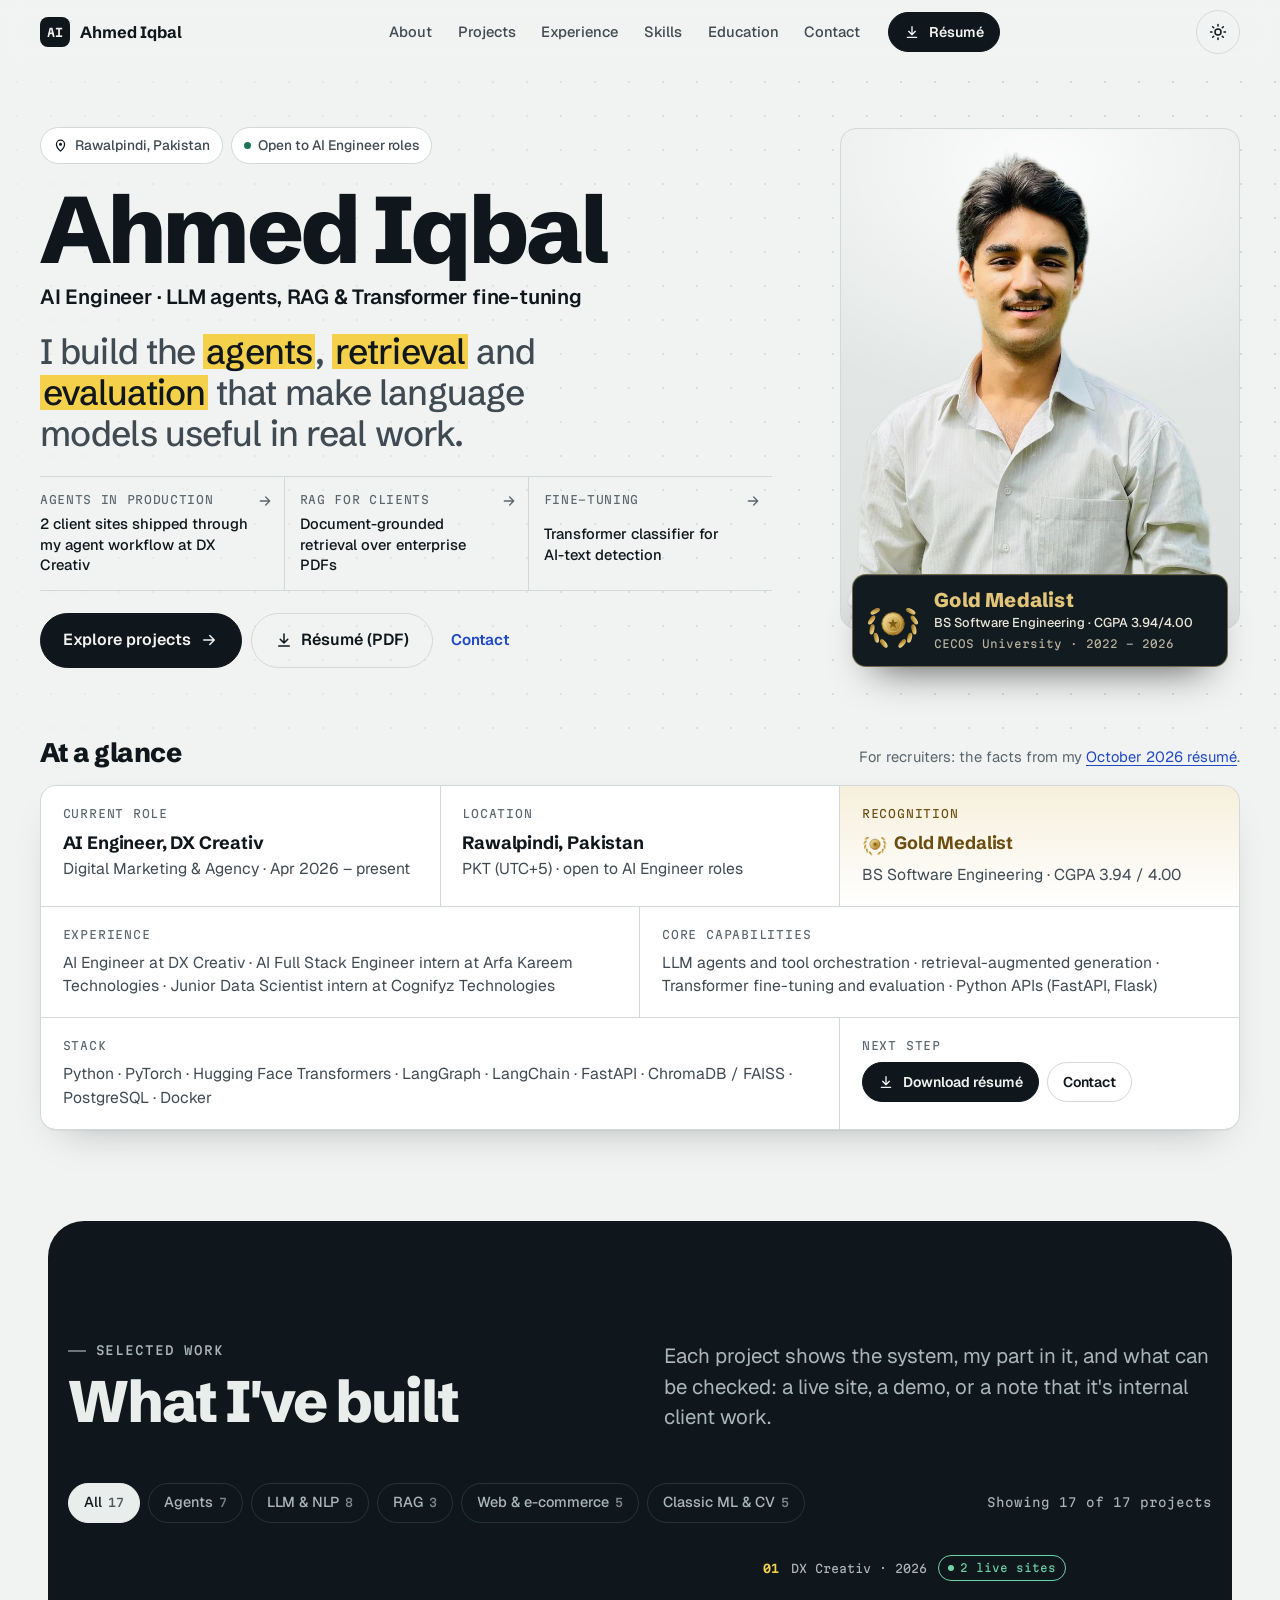
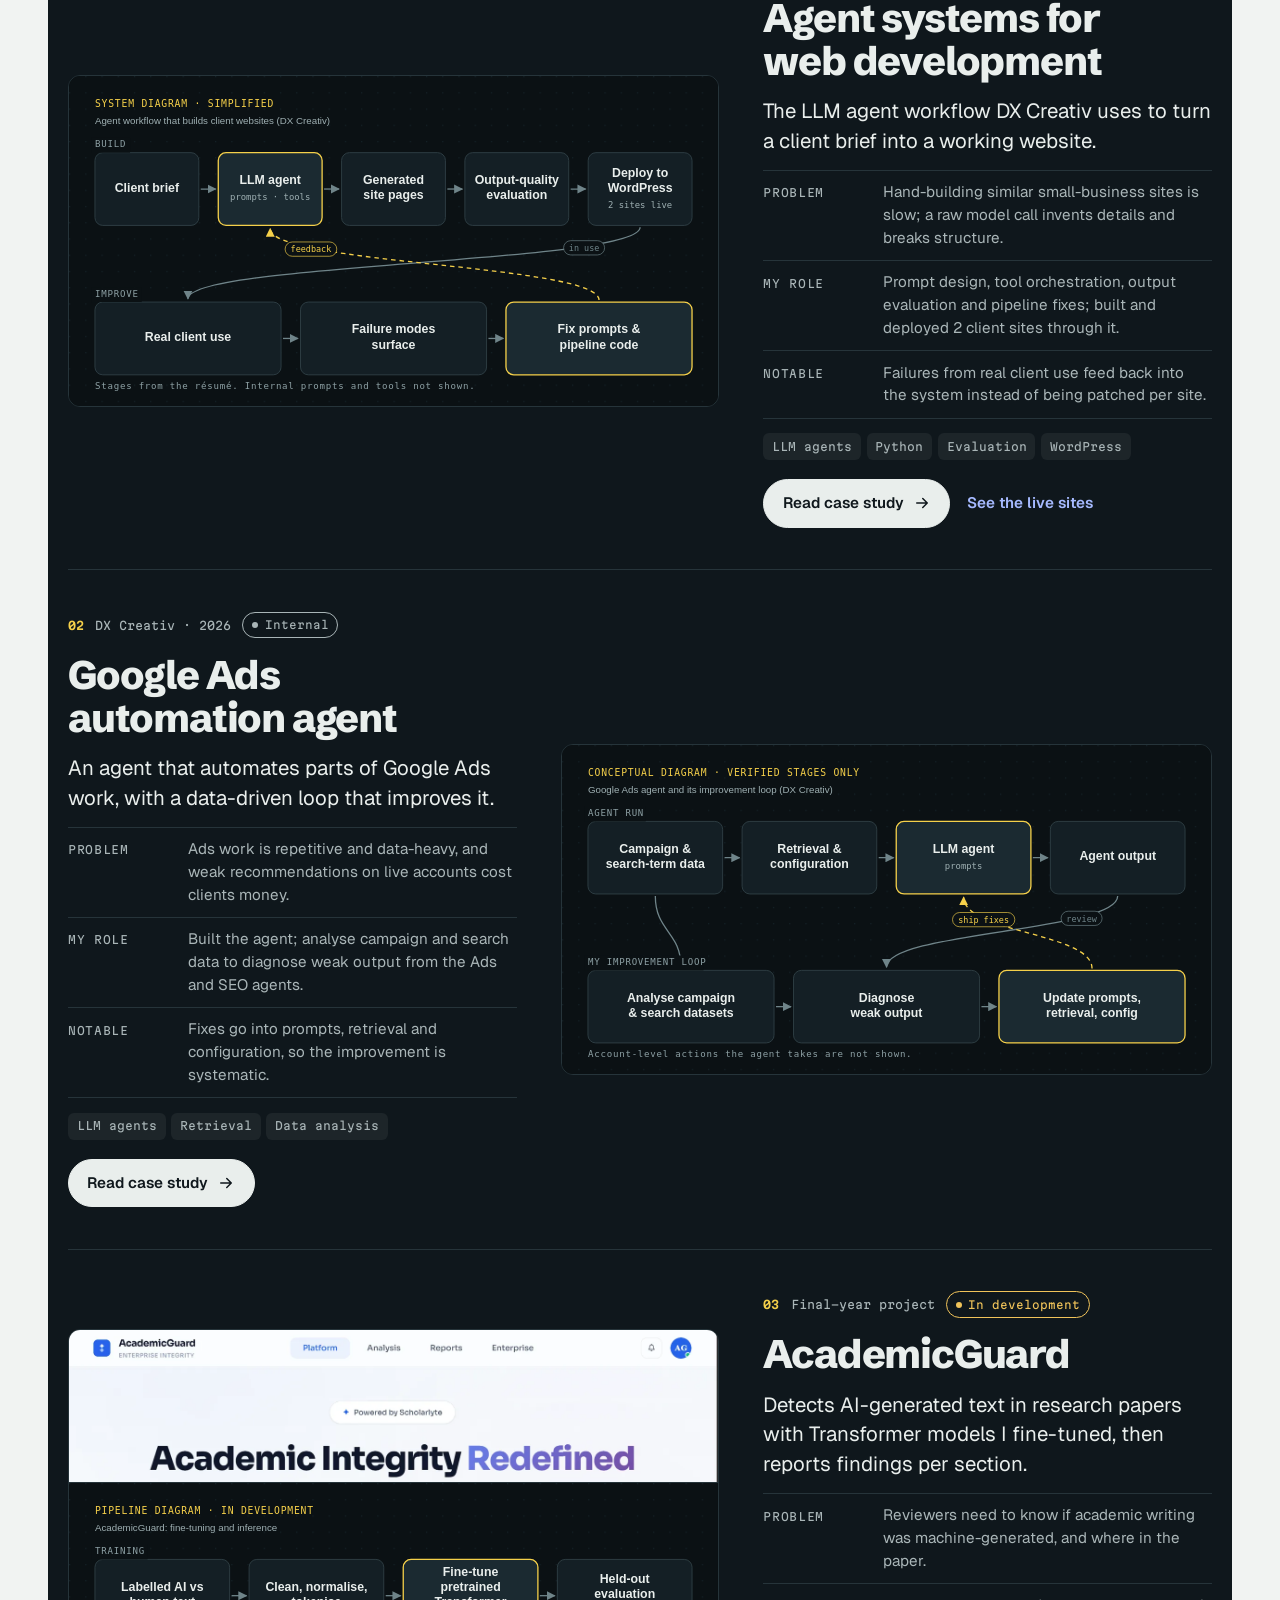
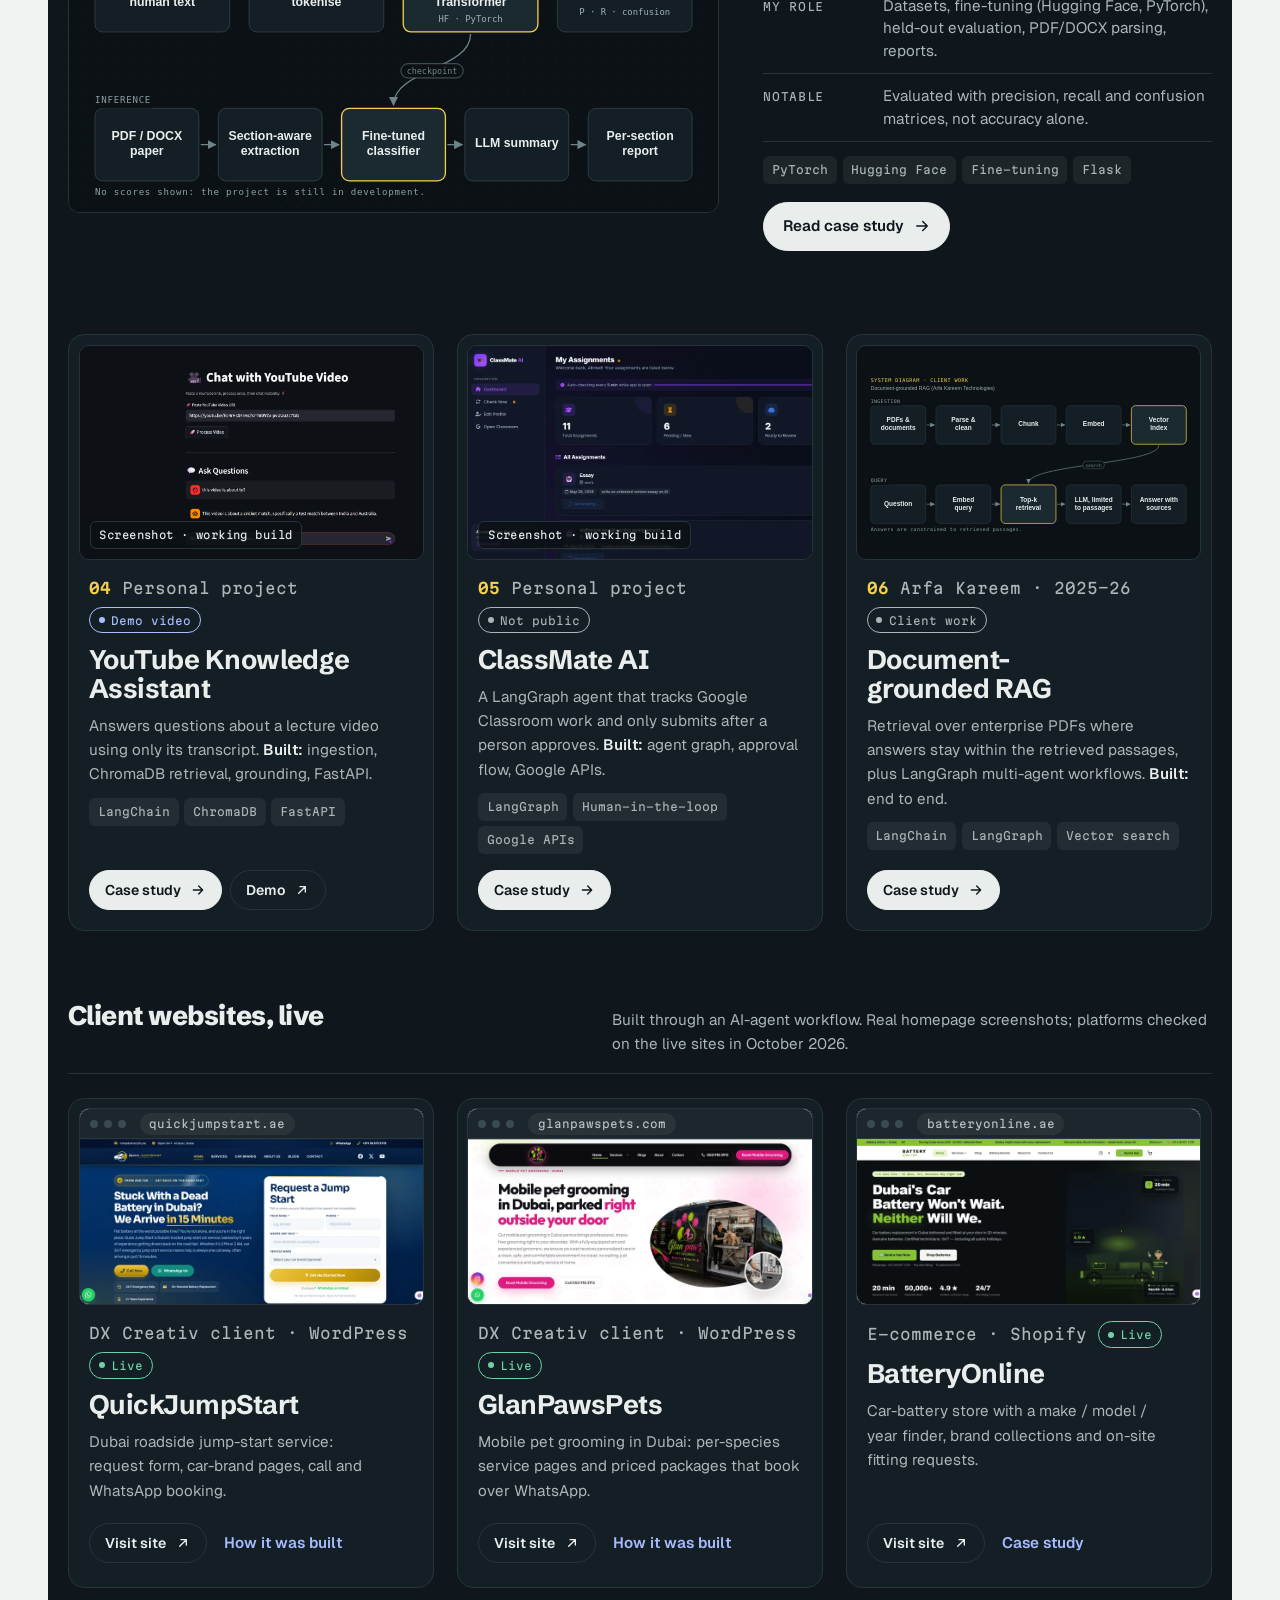
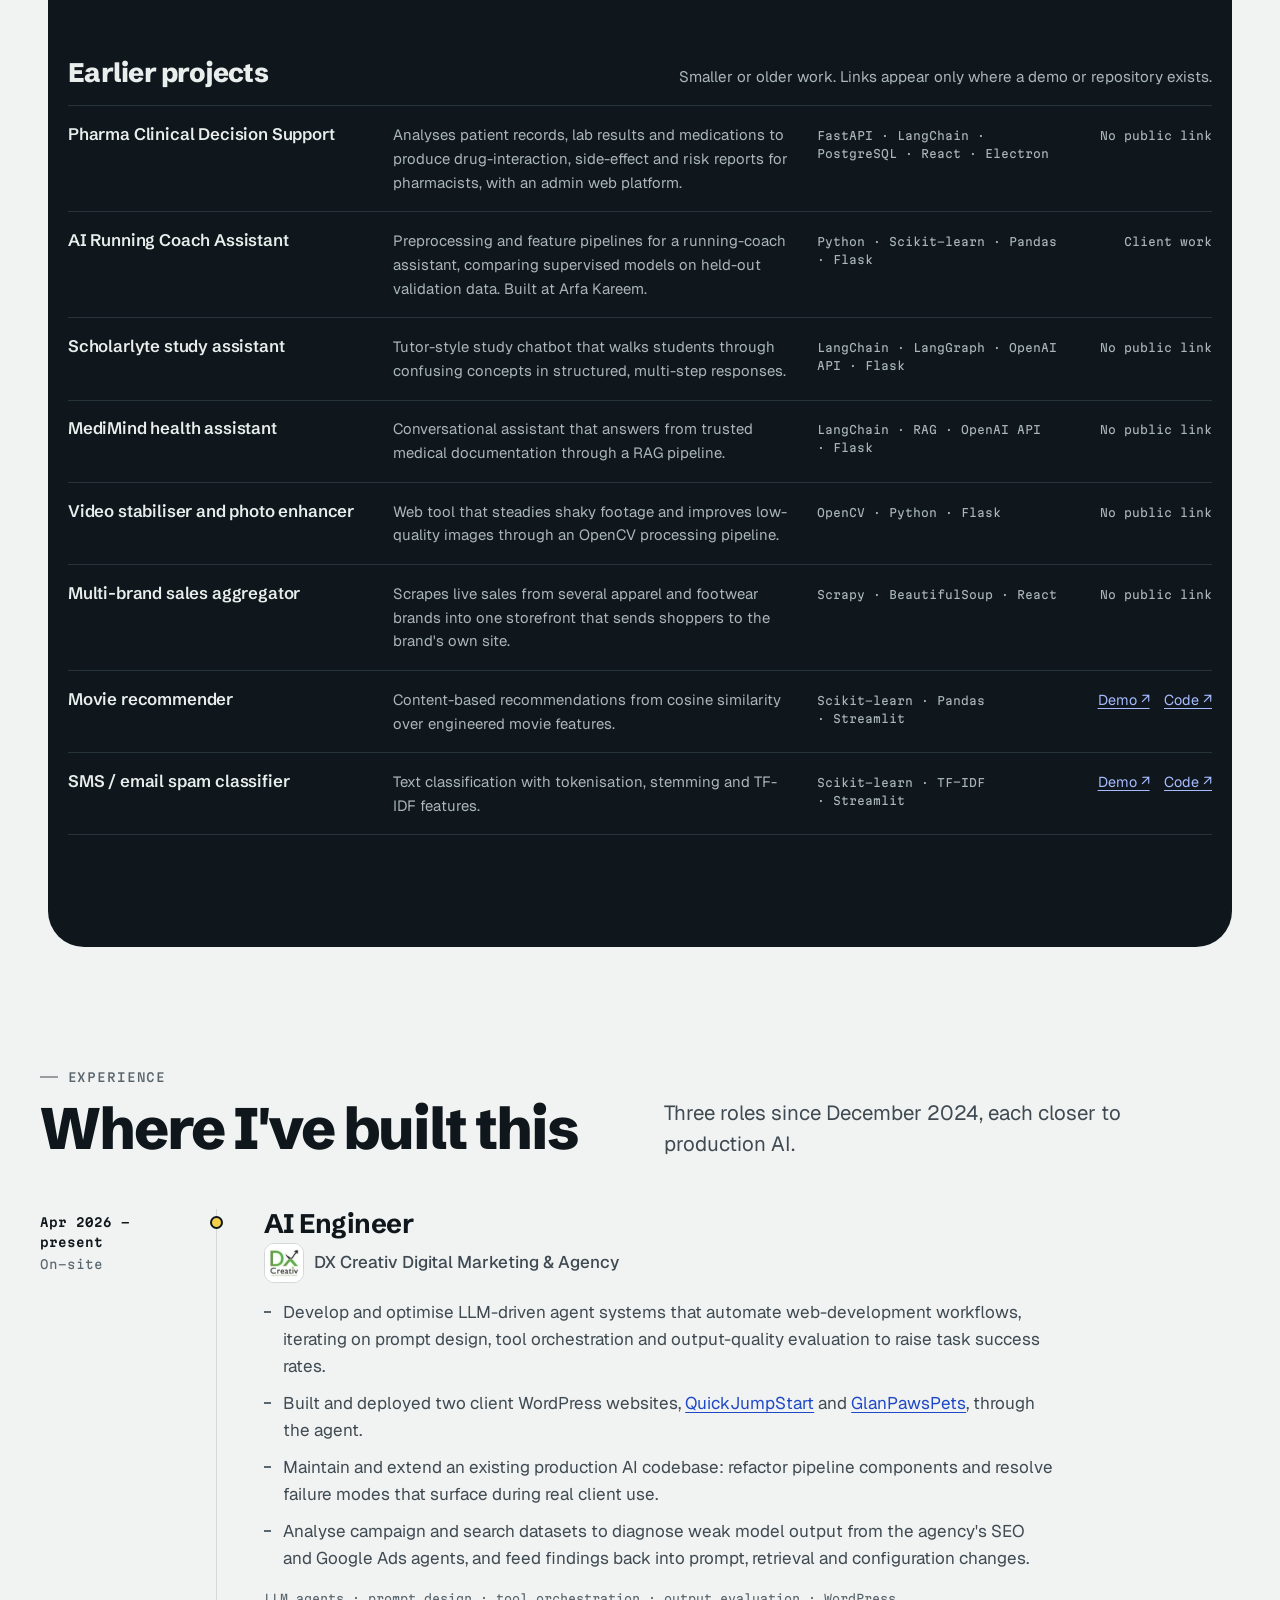
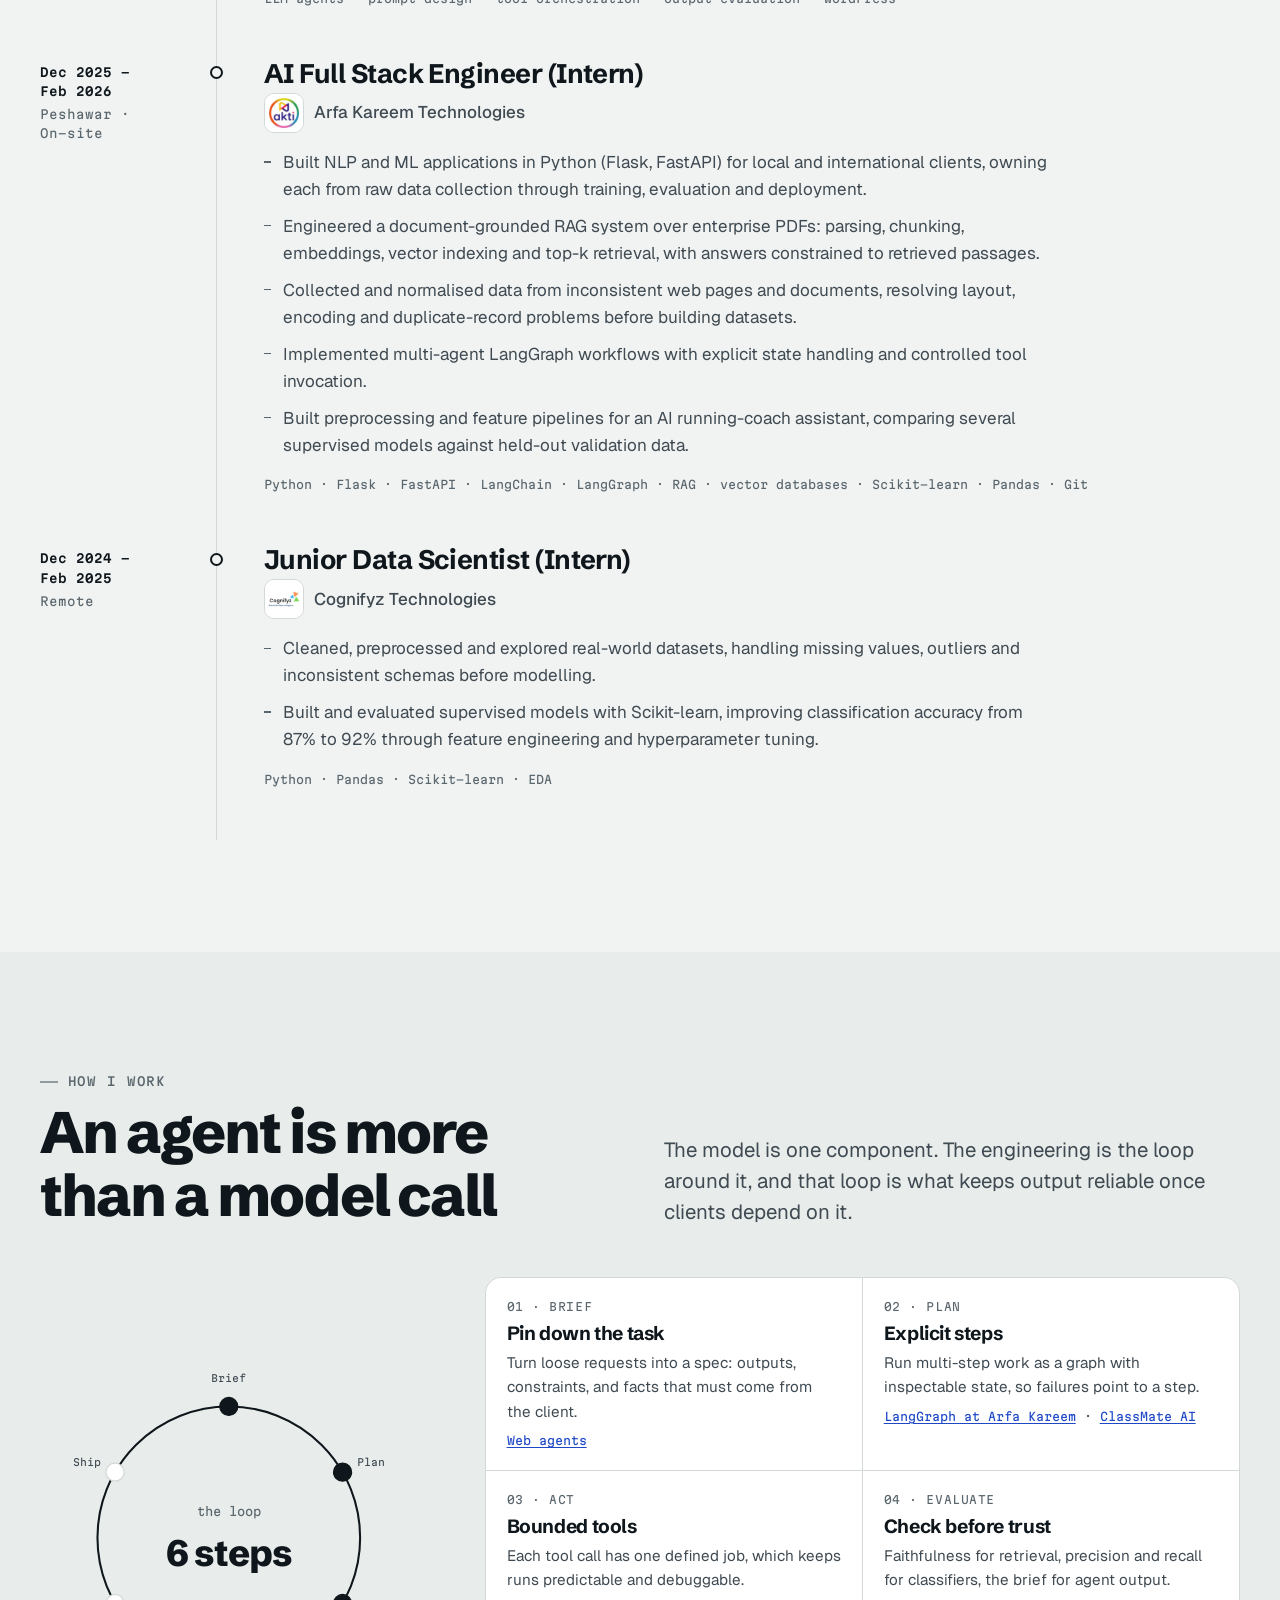
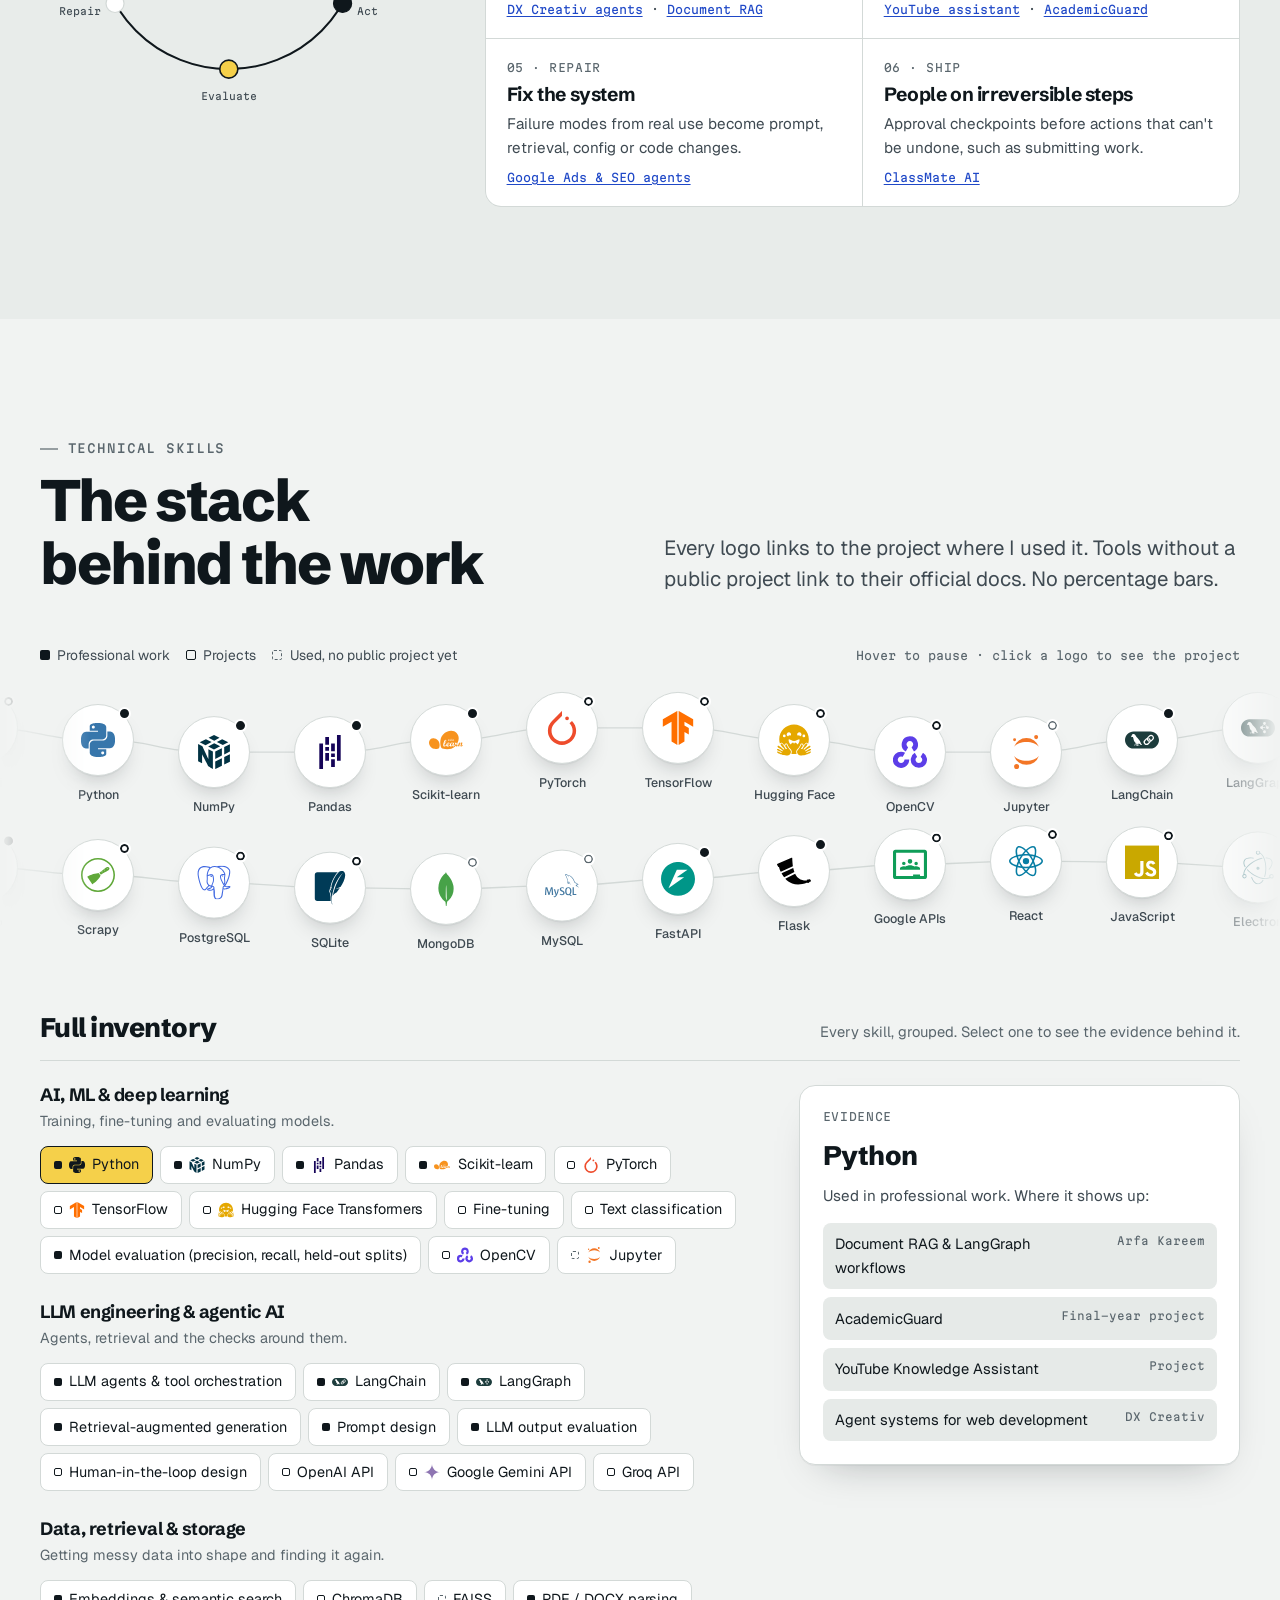
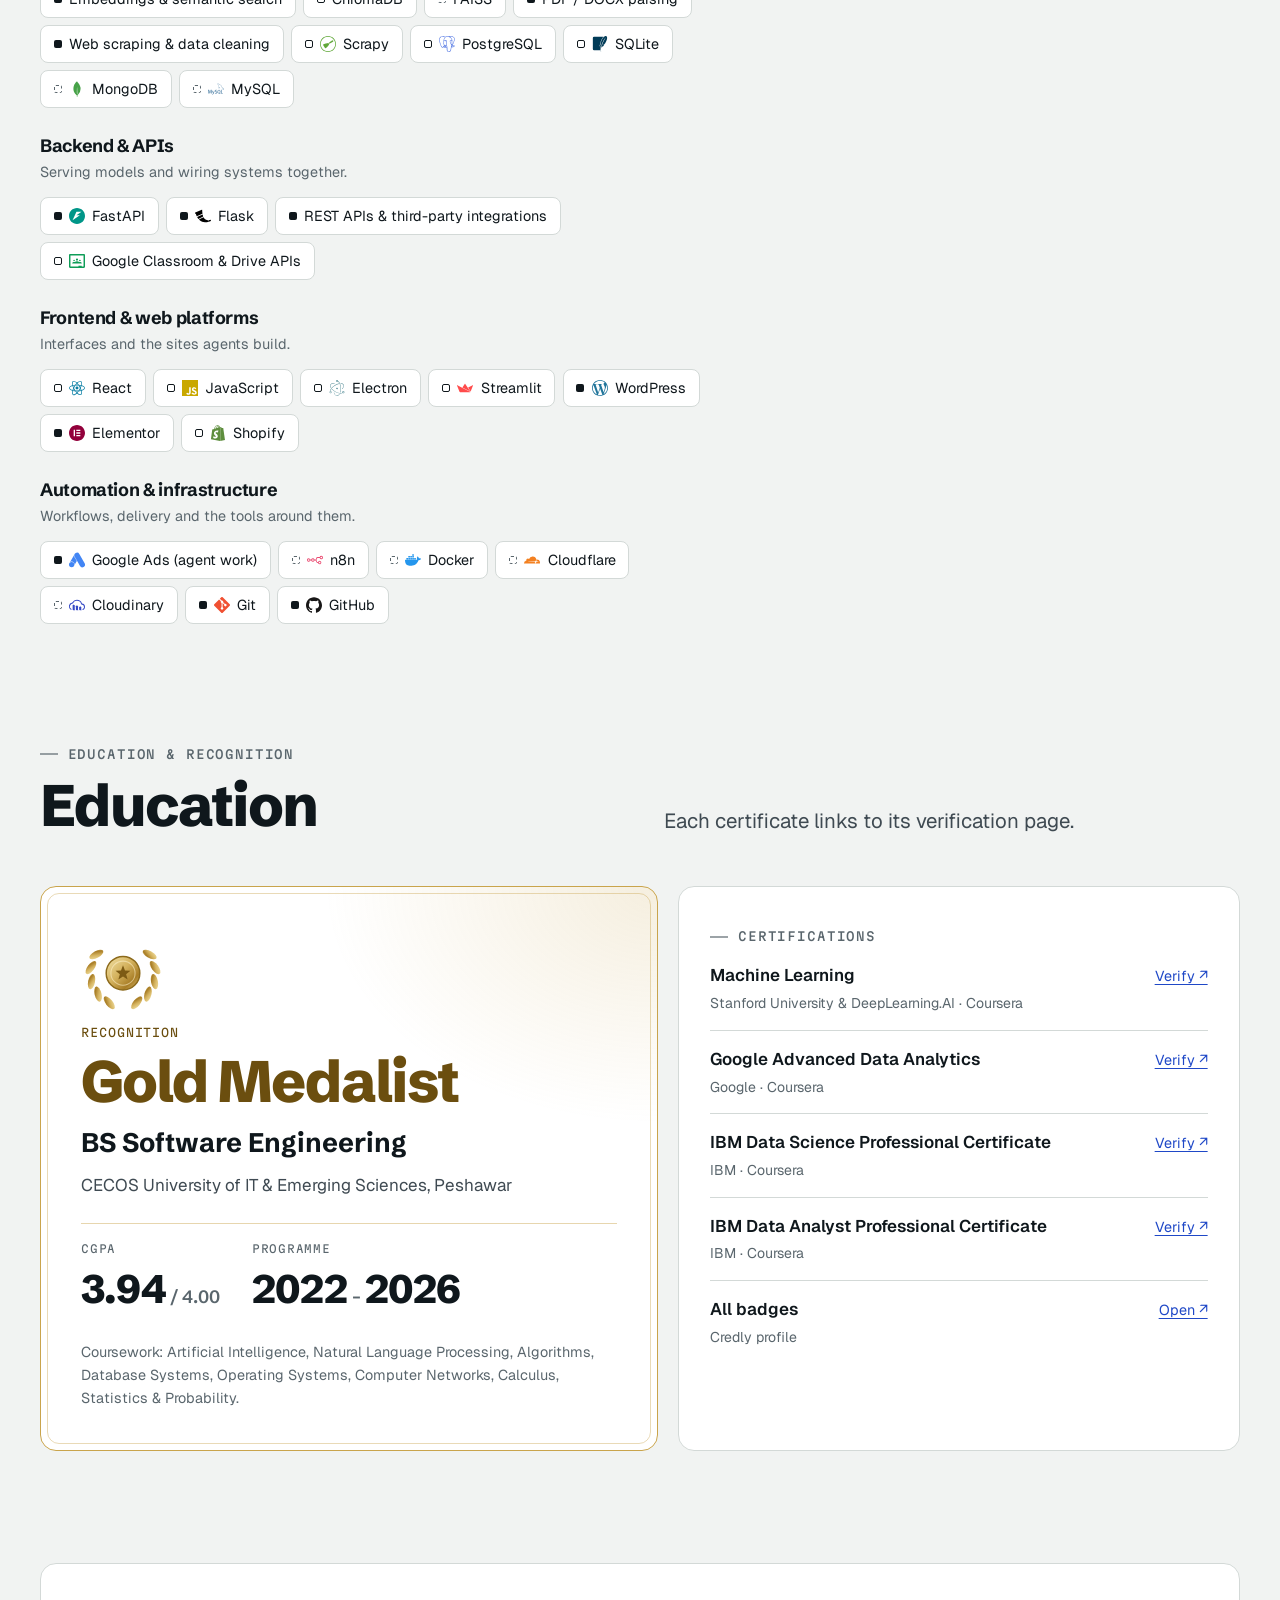
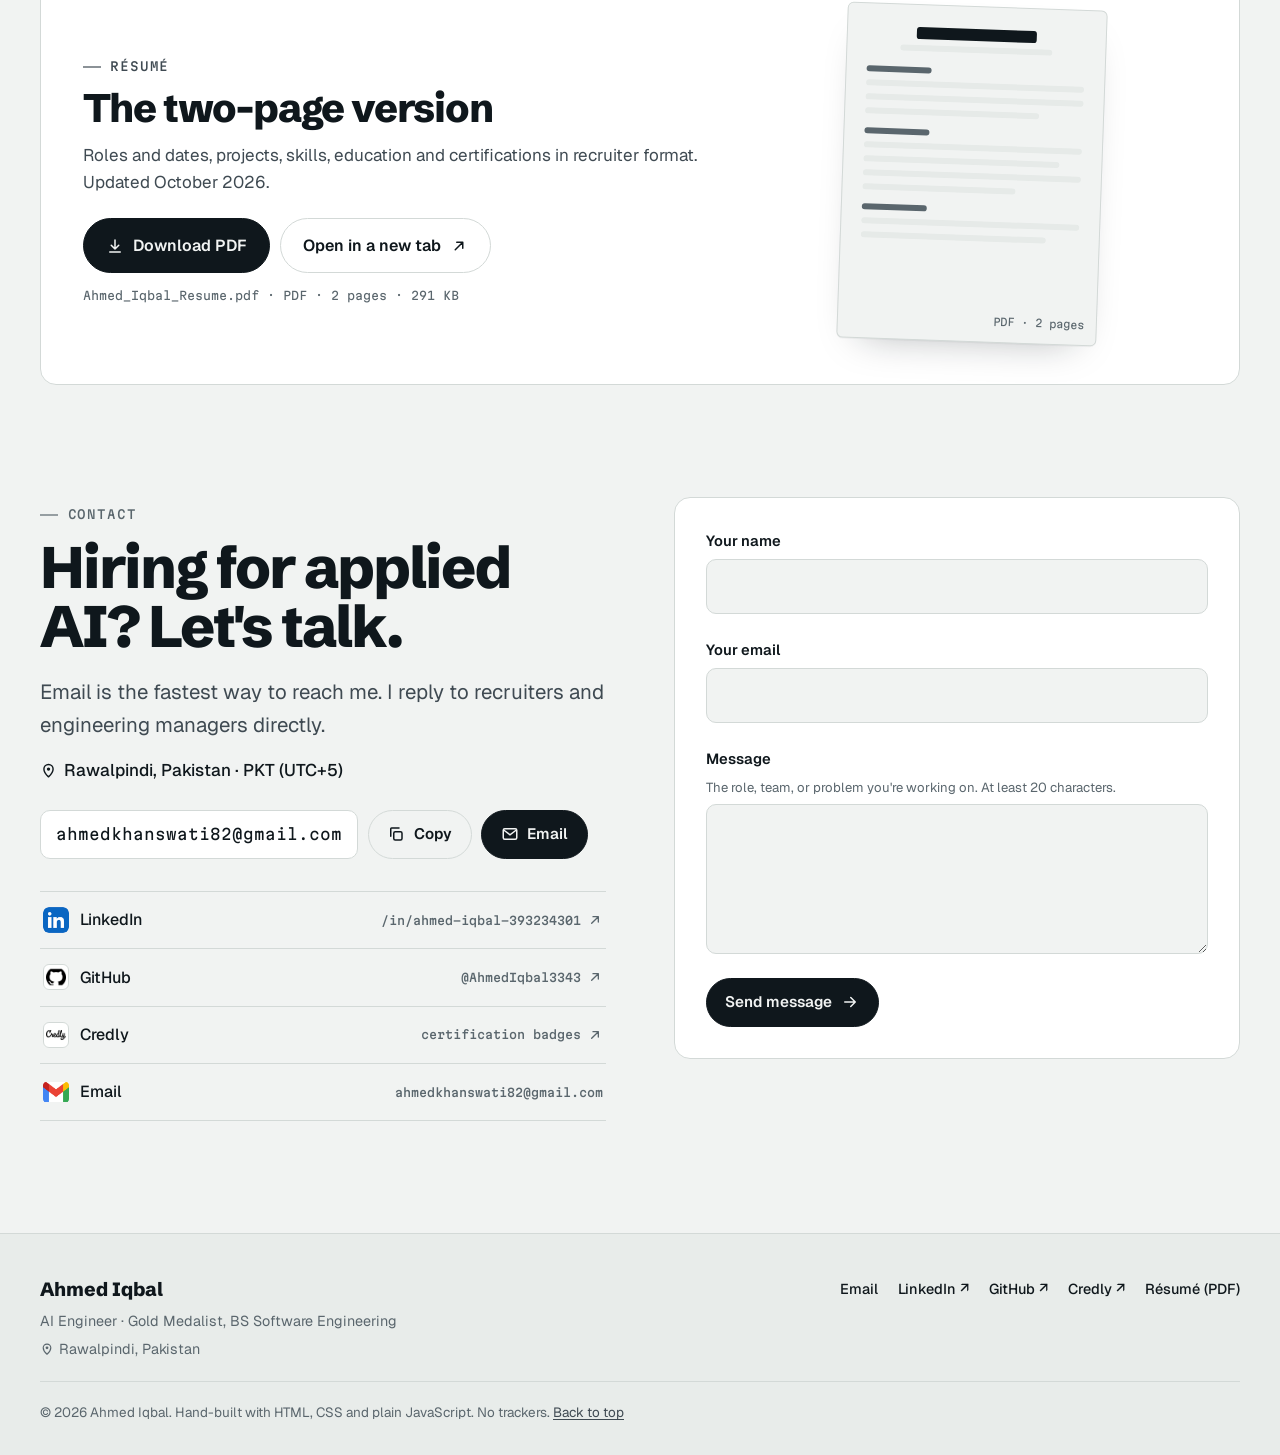
==== commit 09bb34b1: "Updated portfolio website" ====
--- a/index.html
+++ b/index.html
@@ -1,3294 +1,1155 @@
-<!DOCTYPE html>
-<html lang="en">
-<head>
-    <meta charset="UTF-8">
-    <meta name="viewport" content="width=device-width, initial-scale=1.0">
-    <title>Ahmed Iqbal — AI Engineer | LLM, Agentic AI & RAG Specialist</title>
-    <meta name="description" content="Ahmed Iqbal is an AI Engineer specializing in Large Language Models (LLMs), Agentic AI, and Retrieval-Augmented Generation (RAG). Builder of production AI systems across healthcare, education, and research using LangChain, LangGraph, Python, and FastAPI.">
-    <meta name="keywords" content="AI Engineer, Machine Learning Engineer, LLM Engineer, Agentic AI, RAG, LangChain, LangGraph, Python, FastAPI, RAG Pipeline, Generative AI, Ahmed Iqbal">
-    <meta name="author" content="Ahmed Iqbal">
-    <link rel="canonical" href="https://ahmediqbal3343.github.io/">
-    <!-- Open Graph / Social -->
-    <meta property="og:type" content="website">
-    <meta property="og:title" content="Ahmed Iqbal — AI Engineer | LLM, Agentic AI & RAG Specialist">
-    <meta property="og:description" content="AI Engineer building production-grade LLM, Agentic AI, and RAG systems across healthcare, education, and research.">
-    <meta property="og:image" content="Ahmed02.jpg">
-    <meta name="twitter:card" content="summary_large_image">
-    <!-- Structured Data for ATS / Search -->
-    <script type="application/ld+json">
-    {
-      "@context": "https://schema.org",
-      "@type": "Person",
-      "name": "Ahmed Iqbal",
-      "jobTitle": "AI Engineer",
-      "email": "ahmedkhanswati82@gmail.com",
-      "telephone": "+92-3135641757",
-      "url": "https://ahmediqbal3343.github.io/",
-      "sameAs": [
-        "https://github.com/AhmedIqbal3343",
-        "https://www.linkedin.com/in/ahmed-iqbal-393234301",
-        "https://www.credly.com/users/ahmed-iqbal.f9fae12e/badges"
-      ],
-      "alumniOf": "CECOS University of IT & Emerging Sciences",
-      "knowsAbout": ["Large Language Models", "Agentic AI", "Retrieval-Augmented Generation", "Machine Learning", "LangChain", "LangGraph", "Python", "FastAPI"]
-    }
-    </script>
-    <link href="https://cdnjs.cloudflare.com/ajax/libs/font-awesome/6.4.0/css/all.min.css" rel="stylesheet">
-    <link href="https://fonts.googleapis.com/css2?family=Inter:wght@300;400;500;600;700;800&family=Space+Grotesk:wght@400;500;600;700&display=swap" rel="stylesheet">
-    <style>
-        :root {
-            --primary: #06b6d4;          /* Changed from #6366f1 */
-            --primary-dark: #0891b2;     /* Changed from #4f46e5 */
-            --secondary: #3b82f6;        /* Changed from #0ea5e9 */
-            --accent: #8b5cf6;           /* Changed from #f59e0b */
-            --success: #10b981;          /* Keep same */
-            --dark: #0f172a;
-            --dark-light: #1e293b;
-            --gray-900: #111827;
-            --gray-800: #1f2937;
-            --gray-700: #374151;
-            --gray-600: #4b5563;
-            --gray-500: #6b7280;
-            --gray-400: #9ca3af;
-            --gray-300: #d1d5db;
-            --gray-100: #f3f4f6;
-            --white: #ffffff;
-            --glass: rgba(255, 255, 255, 0.1);
-            --glass-dark: rgba(15, 23, 42, 0.8);
-        }
-
-        * {
-            margin: 0;
-            padding: 0;
-            box-sizing: border-box;
-        }
-
-        body {
-            font-family: 'Inter', sans-serif;
-            background: var(--dark);
-            color: var(--white);
-            line-height: 1.6;
-            overflow-x: hidden;
-        }
-
-        /* Glassmorphism Utilities */
-        .glass {
-            background: var(--glass);
-            backdrop-filter: blur(20px);
-            border: 1px solid rgba(255, 255, 255, 0.1);
-        }
-
-        .glass-dark {
-            background: var(--glass-dark);
-            backdrop-filter: blur(20px);
-            border: 1px solid rgba(255, 255, 255, 0.1);
-        }
-
-        /* Navigation */
-        .navbar {
-            position: fixed;
-            top: 0;
-            width: 100%;
-            z-index: 1000;
-            padding: 1rem 0;
-            transition: all 0.3s cubic-bezier(0.4, 0, 0.2, 1);
-        }
-
-        .navbar.scrolled {
-            background: var(--glass-dark);
-            backdrop-filter: blur(20px);
-            border-bottom: 1px solid rgba(255, 255, 255, 0.1);
-        }
-
-        .nav-container {
-            max-width: 1400px;
-            margin: 0 auto;
-            padding: 0 2rem;
-            display: flex;
-            justify-content: space-between;
-            align-items: center;
-        }
-
-        .logo {
-            font-family: 'Space Grotesk', sans-serif;
-            font-size: 1.5rem;
-            font-weight: 700;
-            background: linear-gradient(135deg, var(--primary) 0%, var(--secondary) 100%);
-            -webkit-background-clip: text;
-            -webkit-text-fill-color: transparent;
-            background-clip: text;
-        }
-
-        .nav-menu {
-            display: flex;
-            list-style: none;
-            gap: 2rem;
-        }
-
-        .nav-link {
-            text-decoration: none;
-            color: var(--gray-300);
-            font-weight: 500;
-            font-size: 0.9rem;
-            position: relative;
-            transition: all 0.3s ease;
-        }
-
-        .nav-link:hover, .nav-link.active {
-            color: var(--white);
-        }
-
-        .nav-link::after {
-            content: '';
-            position: absolute;
-            bottom: -5px;
-            left: 50%;
-            width: 0;
-            height: 2px;
-            background: linear-gradient(90deg, var(--primary), var(--secondary));
-            transition: all 0.3s ease;
-            transform: translateX(-50%);
-        }
-
-        .nav-link:hover::after, .nav-link.active::after {
-            width: 100%;
-        }
-
-        /* Make sure this is in your CSS */
-        .menu-toggle {
-            display: flex; /* Changed from 'none' to 'flex' for mobile */
-            flex-direction: column;
-            justify-content: space-between;
-            width: 30px;
-            height: 21px;
-            cursor: pointer;
-            z-index: 999;
-        }
-
-        /* Certifications Section */
-.certifications {
-    background: linear-gradient(135deg, var(--dark-light) 0%, var(--gray-900) 100%);
-}
-
-.certifications-grid {
-    display: grid;
-    grid-template-columns: repeat(auto-fit, minmax(300px, 1fr));
-    gap: 1.5rem;  /* Changed from 2rem */
-    margin-bottom: 2.5rem;  /* Changed from 3rem */
-}
-
-.certification-card {
-    background: var(--glass);
-    backdrop-filter: blur(20px);
-    border: 1px solid rgba(255, 255, 255, 0.1);
-    padding: 2rem;  /* Changed from 2.5rem */
-    border-radius: 16px;  /* Changed from 20px */
-    transition: all 0.3s ease;
-    position: relative;
-    overflow: hidden;
-}
-
-.certification-card::before {
-    content: '';
-    position: absolute;
-    top: 0;
-    left: 0;
-    width: 100%;
-    height: 4px;
-    background: linear-gradient(90deg, var(--primary), var(--secondary));
-}
-
-.certification-card:hover {
-    transform: translateY(-10px);
-    background: rgba(255, 255, 255, 0.15);
-    box-shadow: 0 20px 40px rgba(99, 102, 241, 0.2);
-}
-
-.cert-logo {
-    width: 60px;
-    height: 60px;
-    background: linear-gradient(135deg, var(--primary), var(--secondary));
-    border-radius: 50%;
-    display: flex;
-    align-items: center;
-    justify-content: center;
-    flex-shrink: 0;
-    padding: 5px; /* This creates the border space */
-    box-shadow: 0 4px 10px rgba(0, 0, 0, 0.2);
-}
-
-.cert-logo img {
-    width: 80%; /* Logo takes 80% of container */
-    height: 80%;
-    object-fit: contain;
-    border-radius: 50%;
-    background: white; /* Optional: adds white background to logos */
-    padding: 2px; /* Optional: adds small padding inside logo */
-}
-
-/* Adjust header alignment */
-.cert-header {
-    display: flex;
-    align-items: center;
-    gap: 1.25rem;  /* Changed from 1.5rem */
-    margin-bottom: 1.25rem; 
-}
-/* Mobile responsiveness */
-@media (max-width: 768px) {
-    .cert-logo {
-        width: 60px;
-        height: 60px;
-    }
-    
-    .cert-header {
-        flex-direction: row; /* Keep horizontal layout on mobile */
-        align-items: center;
-        text-align: left;
-    }
-}
-
-.cert-info {
-    flex: 1;
-}
-
-.cert-title {
-    font-size: 1.05rem;  /* Changed from 1.2rem */
-    margin-bottom: 0.4rem; 
-    font-weight: 600;
-    color: var(--white);
-    line-height: 1.3;
-}
-
-.cert-issuer {
-    color: var(--primary);
-    font-weight: 500;
-    font-size: 0.9rem;
-    margin-bottom: 0.25rem;
-}
-
-.cert-date {
-    color: var(--gray-400);
-    font-size: 0.9rem;
-    font-weight: 500;
-}
-
-.cert-description {
-    color: var(--gray-400);
-    line-height: 1.6;
-    margin-bottom: 1.25rem;  /* Changed from 1.5rem */
-    font-size: 0.9rem;
-}
-
-.cert-skills {
-    display: flex;
-    flex-wrap: wrap;
-    gap: 0.5rem;
-    padding: 0.35rem 0.7rem;  /* Changed from 0.4rem 0.8rem */
-    font-size: 0.75rem;
-}
-
-.cert-skill {
-    background: rgba(99, 102, 241, 0.2);
-    color: var(--primary);
-    padding: 0.4rem 0.8rem;
-    border-radius: 15px;
-    font-size: 0.8rem;
-    font-weight: 500;
-    border: 1px solid rgba(99, 102, 241, 0.3);
-}
-
-.cert-verification {
-    text-align: center;
-    margin-top: 3rem;
-}
-
-@media (max-width: 768px) {
-    .certifications-grid {
-        grid-template-columns: 1fr;
-    }
-    
-    .certification-card {
-        padding: 2rem;
-    }
-    
-    .cert-header {
-        flex-direction: column;
-        align-items: center;
-        text-align: center;
-    }
-    
-    .cert-logo {
-        margin-bottom: 1rem;
-    }
-}
-
-        @media (min-width: 769px) {
-            .menu-toggle {
-            display: none; /* Hide on desktop */
-        }
-        }
-
-        .menu-toggle span {
-        display: block;
-        width: 100%;
-        height: 3px;
-        background: var(--white);
-        transition: all 0.3s ease;
-        }
-
-
-        /*Call to Action*/
-
-        .cta-section {
-    background: linear-gradient(135deg, var(--primary), var(--secondary));
-    padding: 6rem 0;
-    position: relative;
-    overflow: hidden;
-}
-
-.cta-section::before {
-    content: '';
-    position: absolute;
-    top: 0;
-    left: 0;
-    right: 0;
-    bottom: 0;
-    background: 
-        radial-gradient(circle at 30% 30%, rgba(255, 255, 255, 0.1) 0%, transparent 50%),
-        radial-gradient(circle at 70% 70%, rgba(255, 255, 255, 0.1) 0%, transparent 50%);
-}
-
-.cta-content {
-    display: grid;
-    grid-template-columns: 2fr 1fr;
-    gap: 4rem;
-    align-items: center;
-    position: relative;
-    z-index: 2;
-}
-
-.cta-text h2 {
-    font-size: 3rem;
-    font-weight: 700;
-    color: var(--white);
-    margin-bottom: 1.5rem;
-    line-height: 1.2;
-}
-
-.cta-text p {
-    font-size: 1.2rem;
-    color: rgba(255, 255, 255, 0.9);
-    margin-bottom: 2rem;
-    line-height: 1.6;
-}
-
-.cta-highlights {
-    display: flex;
-    flex-direction: column;
-    gap: 1rem;
-}
-
-.cta-highlight {
-    display: flex;
-    align-items: center;
-    gap: 1rem;
-    color: var(--white);
-    font-weight: 500;
-}
-
-.cta-highlight i {
-    color: var(--success);
-    font-size: 1.2rem;
-}
-
-.cta-buttons {
-    display: flex;
-    flex-direction: column;
-    gap: 1rem;
-}
-
-.btn-large {
-    padding: 1.2rem 2.5rem;
-    font-size: 1.1rem;
-    min-width: 200px;
-    justify-content: center;
-}
-
-@media (max-width: 768px) {
-    .cta-content {
-        grid-template-columns: 1fr;
-        gap: 3rem;
-        text-align: center;
-    }
-    
-    .cta-text h2 {
-        font-size: 2.2rem;
-    }
-    
-    .cta-buttons {
-        flex-direction: row;
-        justify-content: center;
-        flex-wrap: wrap;
-    }
-}
-
-        /* Achievements Section */
-.achievements {
-    background: linear-gradient(135deg, var(--dark-light) 0%, var(--gray-900) 100%);
-    position: relative;
-    overflow: hidden;
-}
-
-.achievements::before {
-    content: '';
-    position: absolute;
-    top: 0;
-    left: 0;
-    right: 0;
-    bottom: 0;
-    background: 
-        radial-gradient(circle at 25% 25%, rgba(99, 102, 241, 0.1) 0%, transparent 50%),
-        radial-gradient(circle at 75% 75%, rgba(14, 165, 233, 0.1) 0%, transparent 50%);
-}
-
-.achievements-grid {
-    display: grid;
-    grid-template-columns: repeat(auto-fit, minmax(280px, 1fr));
-    gap: 1.5rem;  /* Changed from 2.5rem */
-    margin-bottom: 3rem;  /* Changed from 5rem */
-    position: relative;
-    z-index: 2;
-}
-
-.achievement-card {
-    background: var(--glass);
-    backdrop-filter: blur(20px);
-    border: 1px solid rgba(255, 255, 255, 0.1);
-    padding: 2rem 1.5rem;  /* Changed from 3rem 2.5rem */
-    border-radius: 16px;   /* Changed from 20px */
-    text-align: center;
-    transition: all 0.3s cubic-bezier(0.4, 0, 0.2, 1);
-    position: relative;
-    overflow: hidden;
-}
-
-.achievement-card::before {
-    content: '';
-    position: absolute;
-    top: 0;
-    left: 0;
-    width: 100%;
-    height: 4px;
-    background: linear-gradient(90deg, var(--primary), var(--secondary), var(--accent));
-}
-
-.achievement-card:hover {
-    transform: translateY(-15px) scale(1.02);
-    background: rgba(255, 255, 255, 0.15);
-    box-shadow: 0 25px 50px rgba(99, 102, 241, 0.3);
-}
-
-.achievement-icon {
-    width: 70px;   /* Changed from 100px */
-    height: 70px;  /* Changed from 100px */
-    background: linear-gradient(135deg, var(--primary), var(--secondary));
-    border-radius: 50%;
-    display: flex;
-    align-items: center;
-    justify-content: center;
-    font-size: 2rem;  /* Changed from 2.5rem */
-    color: var(--white);
-    margin: 0 auto 1.5rem;  /* Changed from 2rem */
-    position: relative;
-    box-shadow: 0 15px 30px rgba(99, 102, 241, 0.4);
-}
-
-.achievement-icon::after {
-    content: '';
-    position: absolute;
-    top: -10px;
-    left: -10px;
-    right: -10px;
-    bottom: -10px;
-    background: linear-gradient(45deg, var(--primary), var(--secondary), var(--accent));
-    border-radius: 50%;
-    opacity: 0.2;
-    animation: pulse-ring 3s infinite;
-    z-index: -1;
-}
-
-@keyframes pulse-ring {
-    0%, 100% { transform: scale(1); opacity: 0.2; }
-    50% { transform: scale(1.1); opacity: 0.1; }
-}
-
-.achievement-title {
-    font-size: 0.9rem;  /* Changed from 1.4rem */
-    font-weight: 600;
-    color: var(--white);
-    margin-bottom: 0.75rem;
-    line-height: 1.3;
-}
-
-.achievement-metric {
-    font-size: 1.1rem;
-    font-weight: 700;
-    background: linear-gradient(135deg, var(--primary), var(--secondary));
-    -webkit-background-clip: text;
-    -webkit-text-fill-color: transparent;
-    background-clip: text;
-    margin-bottom: 1.5rem;
-    display: block;
-}
-
-.achievement-description {
-    color: var(--gray-400);
-    line-height: 1.6;
-    font-size: 0.95rem;
-}
-
-/* Key Metrics Row */
-.metrics-row {
-    display: flex;
-    justify-content: center;
-    gap: 4rem;
-    margin-top: 4rem;
-    position: relative;
-    z-index: 2;
-}
-
-.metric-item {
-    text-align: center;
-    padding: 2rem;
-    background: var(--glass);
-    backdrop-filter: blur(20px);
-    border: 1px solid rgba(255, 255, 255, 0.1);
-    border-radius: 20px;
-    min-width: 180px;
-    transition: all 0.3s ease;
-}
-
-.metric-item:hover {
-    transform: translateY(-10px);
-    background: rgba(255, 255, 255, 0.15);
-}
-
-.metric-number {
-    font-size: 3rem;
-    font-weight: 800;
-    background: linear-gradient(135deg, var(--primary), var(--secondary));
-    -webkit-background-clip: text;
-    -webkit-text-fill-color: transparent;
-    background-clip: text;
-    margin-bottom: 0.5rem;
-    font-family: 'Space Grotesk', sans-serif;
-}
-
-.metric-label {
-    color: var(--gray-400);
-    font-weight: 500;
-    font-size: 0.9rem;
-    text-transform: uppercase;
-    letter-spacing: 0.5px;
-}
-
-@media (max-width: 768px) {
-    .achievements-grid {
-        grid-template-columns: 1fr;
-        gap: 2rem;
-    }
-    
-    .achievement-card {
-        padding: 2.5rem 2rem;
-    }
-    
-    .achievement-icon {
-        width: 80px;
-        height: 80px;
-        font-size: 2rem;
-    }
-    
-    .metrics-row {
-        flex-direction: column;
-        gap: 2rem;
-        align-items: center;
-    }
-    
-    .metric-item {
-        width: 100%;
-        max-width: 300px;
-    }
-    
-    .metric-number {
-        font-size: 2.5rem;
-    }
-}
-
-@media (max-width: 480px) {
-    .achievement-card {
-        padding: 2rem 1.5rem;
-    }
-    
-    .achievement-title {
-        font-size: 1.2rem;
-    }
-}
-
-        /* Hero Section */
-        .hero {
-            min-height: 100vh;
-            display: flex;
-            align-items: center;
-            position: relative;
-            background: linear-gradient(135deg, var(--dark) 0%, var(--dark-light) 50%, var(--gray-900) 100%);
-            overflow: hidden;
-        }
-
-        .hero::before {
-            content: '';
-            position: absolute;
-            top: 0;
-            left: 0;
-            right: 0;
-            bottom: 0;
-            background: 
-                radial-gradient(circle at 20% 20%, rgba(99, 102, 241, 0.1) 0%, transparent 50%),
-                radial-gradient(circle at 80% 80%, rgba(14, 165, 233, 0.1) 0%, transparent 50%);
-        }
-
-        .hero-particles {
-            position: absolute;
-            width: 100%;
-            height: 100%;
-            overflow: hidden;
-        }
-
-        .particle {
-            position: absolute;
-            background: var(--primary);
-            border-radius: 50%;
-            opacity: 0.1;
-            animation: float 6s ease-in-out infinite;
-        }
-
-        @keyframes float {
-            0%, 100% { transform: translateY(0px) rotate(0deg); }
-            50% { transform: translateY(-20px) rotate(180deg); }
-        }
-
-        .hero-container {
-            max-width: 1400px;
-            margin: 0 auto;
-            padding: 0 2rem;
-            display: grid;
-            grid-template-columns: 1fr 1fr;
-            gap: 5rem;
-            align-items: center;
-            position: relative;
-            z-index: 2;
-        }
-
-        .hero-content {
-            max-width: 600px;
-        }
-
-        .hero-badge {
-            display: inline-flex;
-            align-items: center;
-            gap: 0.5rem;
-            background: var(--glass);
-            backdrop-filter: blur(20px);
-            border: 1px solid rgba(255, 255, 255, 0.1);
-            padding: 0.5rem 1rem;
-            border-radius: 50px;
-            font-size: 0.9rem;
-            margin-bottom: 2rem;
-            animation: pulse 2s infinite;
-        }
-
-        @keyframes pulse {
-            0%, 100% { transform: scale(1); }
-            50% { transform: scale(1.05); }
-        }
-
-        .hero-content h1 {
-            font-family: 'Space Grotesk', sans-serif;
-            font-size: 4rem;
-            font-weight: 800;
-            line-height: 1.1;
-            margin-bottom: 1.5rem;
-            background: linear-gradient(135deg, var(--white) 0%, var(--gray-400) 100%);
-            -webkit-background-clip: text;
-            -webkit-text-fill-color: transparent;
-            background-clip: text;
-        }
-
-        .hero-subtitle {
-            font-size: 1.5rem;
-            font-weight: 600;
-            background: linear-gradient(135deg, var(--primary) 0%, var(--secondary) 100%);
-            -webkit-background-clip: text;
-            -webkit-text-fill-color: transparent;
-            background-clip: text;
-            margin-bottom: 1.5rem;
-        }
-
-        .hero-description {
-            font-size: 1.1rem;
-            color: var(--gray-400);
-            margin-bottom: 2.5rem;
-            max-width: 500px;
-        }
-
-        .hero-buttons {
-            display: flex;
-            gap: 1rem;
-            align-items: center;
-            margin-bottom: 3rem;
-        }
-
-        .btn {
-            padding: 1rem 2rem;
-            border: none;
-            border-radius: 50px;
-            font-weight: 600;
-            text-decoration: none;
-            display: inline-flex;
-            align-items: center;
-            gap: 0.5rem;
-            transition: all 0.3s cubic-bezier(0.4, 0, 0.2, 1);
-            cursor: pointer;
-            font-size: 0.95rem;
-            position: relative;
-            overflow: hidden;
-        }
-
-        .btn-primary {
-            background: linear-gradient(135deg, var(--primary) 0%, var(--primary-dark) 100%);
-            color: var(--white);
-            box-shadow: 0 10px 25px rgba(99, 102, 241, 0.3);
-        }
-
-        .btn-primary:hover {
-            transform: translateY(-2px);
-            box-shadow: 0 15px 35px rgba(99, 102, 241, 0.4);
-        }
-
-        .btn-outline {
-            background: transparent;
-            color: var(--white);
-            border: 2px solid rgba(255, 255, 255, 0.2);
-            backdrop-filter: blur(20px);
-        }
-
-        .btn-outline:hover {
-            background: rgba(255, 255, 255, 0.1);
-            border-color: rgba(255, 255, 255, 0.3);
-            transform: translateY(-2px);
-        }
-
-        .hero-stats {
-            display: flex;
-            gap: 2rem;
-        }
-
-        .stat {
-            text-align: center;
-        }
-
-        .stat-number {
-            font-size: 2rem;
-            font-weight: 700;
-            background: linear-gradient(135deg, var(--primary) 0%, var(--secondary) 100%);
-            -webkit-background-clip: text;
-            -webkit-text-fill-color: transparent;
-            background-clip: text;
-        }
-
-        .stat-label {
-            font-size: 0.9rem;
-            color: var(--gray-400);
-            font-weight: 500;
-        }
-
-        .hero-image {
-            position: relative;
-            display: flex;
-            justify-content: center;
-            align-items: center;
-        }
-
-        .hero-avatar {
-            position: relative;
-            z-index: 2;
-        }
-
-        .avatar-container {
-            width: 400px;
-            height: 400px;
-            position: relative;
-            background: linear-gradient(135deg, var(--primary) 0%, var(--secondary) 100%);
-            border-radius: 50%;
-            padding: 8px;
-            box-shadow: 0 30px 60px rgba(99, 102, 241, 0.3);
-            animation: avatarFloat 6s ease-in-out infinite;
-        }
-
-        @keyframes avatarFloat {
-            0%, 100% { transform: translateY(0px); }
-            50% { transform: translateY(-10px); }
-        }
-
-        .avatar-img {
-            width: 100%;
-            height: 100%;
-            border-radius: 50%;
-            object-fit: cover;
-            object-position: center top;
-            background: var(--gray-800);
-            display: flex;
-            align-items: center;
-            justify-content: center;
-        }
-
-        .avatar-bg {
-            position: absolute;
-            top: -50px;
-            left: -50px;
-            right: -50px;
-            bottom: -50px;
-            background: linear-gradient(45deg, var(--primary), var(--secondary), var(--accent));
-            border-radius: 50%;
-            opacity: 0.1;
-            animation: rotate 20s linear infinite;
-            z-index: 1;
-        }
-
-        @keyframes rotate {
-            from { transform: rotate(0deg); }
-            to { transform: rotate(360deg); }
-        }
-
-        /* Section Styles */
-        section {
-            padding: 6rem 0;
-            position: relative;
-        }
-
-        .container {
-            max-width: 1400px;
-            margin: 0 auto;
-            padding: 0 2rem;
-        }
-
-        .section-header {
-            text-align: center;
-            margin-bottom: 4rem;
-        }
-
-        .section-badge {
-            display: inline-block;
-            background: var(--glass);
-            backdrop-filter: blur(20px);
-            border: 1px solid rgba(255, 255, 255, 0.1);
-            padding: 0.5rem 1rem;
-            border-radius: 50px;
-            font-size: 0.9rem;
-            color: var(--primary);
-            font-weight: 600;
-            margin-bottom: 1rem;
-        }
-
-        .section-title {
-            font-family: 'Space Grotesk', sans-serif;
-            font-size: 3rem;
-            font-weight: 700;
-            margin-bottom: 1rem;
-            background: linear-gradient(135deg, var(--white) 0%, var(--gray-300) 100%);
-            -webkit-background-clip: text;
-            -webkit-text-fill-color: transparent;
-            background-clip: text;
-        }
-
-        .section-subtitle {
-            font-size: 1.2rem;
-            color: var(--gray-400);
-            max-width: 600px;
-            margin: 0 auto;
-        }
-
-        /* About Section */
-        .about {
-            background: linear-gradient(135deg, var(--dark-light) 0%, var(--gray-900) 100%);
-        }
-
-        .about-grid {
-            display: grid;
-            grid-template-columns: 1fr 1fr;
-            gap: 5rem;
-            align-items: center;
-        }
-
-        .about-content p {
-            font-size: 1.1rem;
-            color: var(--gray-400);
-            margin-bottom: 1.5rem;
-            line-height: 1.8;
-        }
-
-        .about-highlights {
-            display: grid;
-            grid-template-columns: repeat(2, 1fr);
-            gap: 2rem;
-            margin-top: 3rem;
-        }
-
-        .highlight-card {
-            background: var(--glass);
-            backdrop-filter: blur(20px);
-            border: 1px solid rgba(255, 255, 255, 0.1);
-            padding: 2rem;
-            border-radius: 20px;
-            text-align: center;
-            transition: all 0.3s ease;
-        }
-
-        .highlight-card:hover {
-            transform: translateY(-5px);
-            background: rgba(255, 255, 255, 0.15);
-        }
-
-        .highlight-icon {
-            font-size: 2.5rem;
-            background: linear-gradient(135deg, var(--primary) 0%, var(--secondary) 100%);
-            -webkit-background-clip: text;
-            -webkit-text-fill-color: transparent;
-            background-clip: text;
-            margin-bottom: 1rem;
-        }
-
-        .highlight-number {
-            font-size: 2.5rem;
-            font-weight: 800;
-            color: var(--white);
-            margin-bottom: 0.5rem;
-        }
-
-        .highlight-label {
-            color: var(--gray-400);
-            font-weight: 500;
-        }
-
-        /* Technical Expertise Section */
-.technical-expertise {
-    background: var(--dark);
-    padding: 8rem 0;
-}
-
-.skills-proficiency {
-    display: grid;
-    grid-template-columns: repeat(auto-fit, minmax(400px, 1fr));
-    gap: 4rem;
-    margin-bottom: 5rem;
-}
-
-.skill-category {
-    background: var(--glass);
-    backdrop-filter: blur(20px);
-    border: 1px solid rgba(255, 255, 255, 0.1);
-    padding: 3rem;
-    border-radius: 20px;
-}
-
-.category-title {
-    font-size: 1.5rem;
-    font-weight: 600;
-    color: var(--white);
-    margin-bottom: 2rem;
-    text-align: center;
-    background: linear-gradient(135deg, var(--primary) 0%, var(--secondary) 100%);
-    -webkit-background-clip: text;
-    -webkit-text-fill-color: transparent;
-    background-clip: text;
-}
-
-.skills-bars {
-    display: flex;
-    flex-direction: column;
-    gap: 1.5rem;
-}
-
-.skill-bar {
-    margin-bottom: 1rem;
-}
-
-.skill-info {
-    display: flex;
-    justify-content: space-between;
-    align-items: center;
-    margin-bottom: 0.5rem;
-}
-
-.skill-name {
-    font-weight: 600;
-    color: var(--white);
-    font-size: 1rem;
-}
-
-.skill-percentage {
-    font-weight: 600;
-    color: var(--primary);
-    font-size: 0.9rem;
-}
-
-.skill-progress {
-    height: 8px;
-    background: rgba(255, 255, 255, 0.1);
-    border-radius: 10px;
-    overflow: hidden;
-    position: relative;
-}
-
-.skill-fill {
-    height: 100%;
-    background: linear-gradient(90deg, var(--primary), var(--secondary));
-    border-radius: 10px;
-    transition: width 2s ease-in-out;
-    position: relative;
-}
-
-.skill-fill::after {
-    content: '';
-    position: absolute;
-    top: 0;
-    right: 0;
-    bottom: 0;
-    width: 30px;
-    background: linear-gradient(90deg, transparent, rgba(255, 255, 255, 0.3), transparent);
-    animation: shimmer 2s infinite;
-}
-
-@keyframes shimmer {
-    0% { transform: translateX(-30px); }
-    100% { transform: translateX(100%); }
-}
-
-/* Competencies Grid */
-.competencies-grid {
-    display: grid;
-    grid-template-columns: repeat(auto-fit, minmax(250px, 1fr));
-    gap: 2rem;
-    margin-top: 4rem;
-}
-
-.competency-card {
-    background: var(--glass);
-    backdrop-filter: blur(20px);
-    border: 1px solid rgba(255, 255, 255, 0.1);
-    padding: 2.5rem;
-    border-radius: 20px;
-    text-align: center;
-    transition: all 0.3s ease;
-}
-
-.competency-card:hover {
-    transform: translateY(-10px);
-    background: rgba(255, 255, 255, 0.15);
-}
-
-.competency-icon {
-    width: 80px;
-    height: 80px;
-    background: linear-gradient(135deg, var(--primary), var(--secondary));
-    border-radius: 50%;
-    display: flex;
-    align-items: center;
-    justify-content: center;
-    font-size: 2rem;
-    color: var(--white);
-    margin: 0 auto 1.5rem;
-}
-
-.competency-card h4 {
-    font-size: 1.3rem;
-    font-weight: 600;
-    color: var(--white);
-    margin-bottom: 1rem;
-}
-
-.competency-card p {
-    color: var(--gray-400);
-    line-height: 1.6;
-}
-
-@media (max-width: 768px) {
-    .skills-proficiency {
-        grid-template-columns: 1fr;
-        gap: 2rem;
-    }
-    
-    .skill-category {
-        padding: 2rem;
-    }
-    
-    .competencies-grid {
-        grid-template-columns: 1fr;
-    }
-    
-    .competency-card {
-        padding: 2rem;
-    }
-}
-
-        /* Skills Section */
-        .skills-grid {
-            display: grid;
-            grid-template-columns: repeat(auto-fit, minmax(350px, 1fr));
-            gap: 2rem;
-        }
-
-        .skill-card {
-            background: var(--glass);
-            backdrop-filter: blur(20px);
-            border: 1px solid rgba(255, 255, 255, 0.1);
-            padding: 2.5rem;
-            border-radius: 20px;
-            transition: all 0.3s ease;
-            position: relative;
-            overflow: hidden;
-        }
-
-        .skill-card::before {
-            content: '';
-            position: absolute;
-            top: 0;
-            left: 0;
-            width: 100%;
-            height: 4px;
-            background: linear-gradient(90deg, var(--primary), var(--secondary));
-        }
-
-        .skill-card:hover {
-            transform: translateY(-5px);
-            background: rgba(255, 255, 255, 0.15);
-        }
-
-        .skill-header {
-            display: flex;
-            align-items: center;
-            gap: 1rem;
-            margin-bottom: 2rem;
-        }
-
-        .skill-icon {
-            font-size: 2rem;
-            background: linear-gradient(135deg, var(--primary) 0%, var(--secondary) 100%);
-            -webkit-background-clip: text;
-            -webkit-text-fill-color: transparent;
-            background-clip: text;
-        }
-
-        .skill-title {
-            font-size: 1.3rem;
-            font-weight: 600;
-            color: var(--white);
-        }
-
-        .skill-list {
-            list-style: none;
-        }
-
-        .skill-list li {
-            color: var(--gray-400);
-            margin-bottom: 0.8rem;
-            position: relative;
-            padding-left: 2rem;
-            transition: all 0.2s ease;
-        }
-
-        .skill-list li::before {
-            content: '';
-            position: absolute;
-            left: 0;
-            top: 50%;
-            transform: translateY(-50%);
-            width: 8px;
-            height: 8px;
-            background: linear-gradient(135deg, var(--primary), var(--secondary));
-            border-radius: 50%;
-        }
-
-        .skill-list li:hover {
-            color: var(--white);
-            padding-left: 2.5rem;
-        }
-
-        /* Projects Section */
-        .projects {
-            background: var(--dark);
-        }
-
-        .projects-grid {
-            display: grid;
-            grid-template-columns: repeat(auto-fit, minmax(400px, 1fr));
-            gap: 2.5rem;
-        }
-
-        .project-card {
-            background: var(--glass);
-            backdrop-filter: blur(20px);
-            border: 1px solid rgba(255, 255, 255, 0.1);
-            border-radius: 20px;
-            overflow: hidden;
-            transition: all 0.3s cubic-bezier(0.4, 0, 0.2, 1);
-            position: relative;
-        }
-
-        .project-card:hover {
-            transform: translateY(-10px) scale(1.02);
-            box-shadow: 0 25px 50px rgba(0, 0, 0, 0.3);
-        }
-
-        .project-image {
-            height: 250px;
-            background: linear-gradient(135deg, var(--primary), var(--secondary));
-            display: flex;
-            align-items: center;
-            justify-content: center;
-            position: relative;
-            overflow: hidden;
-        }
-
-        .project-image img {
-            width: 100%;
-            height: 100%;
-            object-fit: cover;
-            transition: all 0.3s ease;
-        }
-
-        .project-card:hover .project-image img {
-            transform: scale(1.1);
-        }
-
-        .project-image i {
-            font-size: 4rem;
-            color: var(--white);
-            opacity: 0.8;
-        }
-
-        .project-content {
-            padding: 2.5rem;
-        }
-
-        .project-title {
-            font-size: 1.4rem;
-            font-weight: 600;
-            color: var(--white);
-            margin-bottom: 1rem;
-        }
-
-        .project-description {
-            color: var(--gray-400);
-            margin-bottom: 2rem;
-            line-height: 1.6;
-        }
-
-        .project-tech {
-            display: flex;
-            flex-wrap: wrap;
-            gap: 0.5rem;
-            margin-bottom: 2rem;
-        }
-
-        .tech-tag {
-            background: linear-gradient(135deg, var(--primary), var(--secondary));
-            color: var(--white);
-            padding: 0.4rem 0.8rem;
-            border-radius: 20px;
-            font-size: 0.8rem;
-            font-weight: 500;
-        }
-
-        .project-links {
-            display: flex;
-            gap: 1rem;
-        }
-
-        .project-link {
-            padding: 0.8rem 1.5rem;
-            border: 2px solid rgba(255, 255, 255, 0.2);
-            border-radius: 50px;
-            text-decoration: none;
-            color: var(--white);
-            font-weight: 500;
-            font-size: 0.9rem;
-            transition: all 0.3s ease;
-            display: flex;
-            align-items: center;
-            gap: 0.5rem;
-        }
-
-        .project-link:hover {
-            background: var(--primary);
-            border-color: var(--primary);
-            transform: translateY(-2px);
-        }
-
-                /* Experience Timeline - Modern Single-Line Style */
-        .experience {
-            background: linear-gradient(135deg, var(--dark-light) 0%, var(--gray-900) 100%);
-        }
-
-        .timeline {
-            position: relative;
-            max-width: 1000px;
-            margin: 0 auto;
-        }
-
-        /* Single vertical line on the left */
-        .timeline::before {
-            content: '';
-            position: absolute;
-            width: 2px;
-            background: linear-gradient(to bottom, var(--primary), var(--secondary));
-            top: 0;
-            bottom: 0;
-            left: 30px;
-            border-radius: 2px;
-        }
-
-        .timeline-item {
-            margin-bottom: 2.5rem;
-            position: relative;
-            padding-left: 80px;  /* Space for dot and line */
-        }
-
-        /* Colored dot on the line */
-        .timeline-dot {
-            position: absolute;
-            width: 16px;
-            height: 16px;
-            background: linear-gradient(135deg, var(--primary), var(--secondary));
-            border-radius: 50%;
-            left: 23px;
-            top: 8px;
-            border: 3px solid var(--dark-light);
-            z-index: 2;
-        }
-
-        .timeline-content {
-            background: var(--glass);
-            backdrop-filter: blur(20px);
-            border: 1px solid rgba(255, 255, 255, 0.1);
-            padding: 2rem;
-            border-radius: 16px;
-            transition: all 0.3s ease;
-        }
-
-        .timeline-content:hover {
-            transform: translateY(-5px);
-            background: rgba(255, 255, 255, 0.15);
-        }
-
-        .timeline-date {
-            color: var(--primary);
-            font-weight: 600;
-            font-size: 0.85rem;
-            margin-bottom: 0.4rem;
-            text-transform: uppercase;
-            letter-spacing: 0.5px;
-        }
-
-        .timeline-title {
-            font-size: 1.3rem;
-            font-weight: 600;
-            color: var(--white);
-            margin-bottom: 0.4rem;
-        }
-
-        .timeline-company {
-            color: var(--gray-400);
-            font-weight: 500;
-            margin-bottom: 1rem;
-            font-size: 0.95rem;
-        }
-
-        .timeline-description {
-            color: var(--gray-400);
-            line-height: 1.6;
-            margin-bottom: 1rem;
-            font-size: 0.95rem;
-        }
-
-        .timeline-skills {
-            display: flex;
-            flex-wrap: wrap;
-            gap: 0.4rem;
-        }
-
-        .timeline-skill {
-            background: rgba(6, 182, 212, 0.15);
-            color: var(--primary);
-            padding: 0.3rem 0.7rem;
-            border-radius: 12px;
-            font-size: 0.75rem;
-            font-weight: 500;
-        }
-
-        /* Mobile adjustments */
-        @media (max-width: 768px) {
-            .timeline::before {
-                left: 20px;
-            }
-            
-            .timeline-item {
-                padding-left: 60px;
-            }
-            
-            .timeline-dot {
-                left: 13px;
-            }
-            
-            .timeline-content {
-                padding: 1.5rem;
-            }
-        }
-
-        /* Contact Section */
-        .contact {
-            background: var(--dark);
-            position: relative;
-            overflow: hidden;
-        }
-
-        .contact::before {
-            content: '';
-            position: absolute;
-            top: 0;
-            left: 0;
-            right: 0;
-            bottom: 0;
-            background: 
-                radial-gradient(circle at 30% 30%, rgba(99, 102, 241, 0.1) 0%, transparent 50%),
-                radial-gradient(circle at 70% 70%, rgba(14, 165, 233, 0.1) 0%, transparent 50%);
-        }
-
-        .contact-grid {
-            display: grid;
-            grid-template-columns: 1fr 1fr;
-            gap: 5rem;
-            align-items: start;
-            position: relative;
-            z-index: 2;
-        }
-
-        .contact-info {
-            background: var(--glass);
-            backdrop-filter: blur(20px);
-            border: 1px solid rgba(255, 255, 255, 0.1);
-            padding: 3rem;
-            border-radius: 20px;
-        }
-
-        .contact-title {
-            font-size: 2rem;
-            font-weight: 700;
-            color: var(--white);
-            margin-bottom: 1rem;
-        }
-
-        .contact-subtitle {
-            color: var(--gray-400);
-            margin-bottom: 2.5rem;
-            line-height: 1.6;
-        }
-
-        .contact-item {
-            display: flex;
-            align-items: center;
-            gap: 1rem;
-            margin-bottom: 2rem;
-            padding: 1rem;
-            background: rgba(255, 255, 255, 0.05);
-            border-radius: 15px;
-            transition: all 0.3s ease;
-        }
-
-        .contact-item:hover {
-            background: rgba(255, 255, 255, 0.1);
-            transform: translateX(5px);
-        }
-
-        .contact-icon {
-            width: 50px;
-            height: 50px;
-            background: linear-gradient(135deg, var(--primary), var(--secondary));
-            border-radius: 15px;
-            display: flex;
-            align-items: center;
-            justify-content: center;
-            font-size: 1.2rem;
-            color: var(--white);
-        }
-
-        .contact-form {
-            background: var(--glass);
-            backdrop-filter: blur(20px);
-            border: 1px solid rgba(255, 255, 255, 0.1);
-            padding: 3rem;
-            border-radius: 20px;
-        }
-
-        .form-group {
-            margin-bottom: 2rem;
-        }
-
-        .form-group label {
-            display: block;
-            color: var(--gray-300);
-            margin-bottom: 0.5rem;
-            font-weight: 500;
-        }
-
-        .form-group input,
-        .form-group textarea {
-            width: 100%;
-            padding: 1rem;
-            background: rgba(255, 255, 255, 0.1);
-            border: 1px solid rgba(255, 255, 255, 0.2);
-            border-radius: 10px;
-            color: var(--white);
-            font-family: inherit;
-            transition: all 0.3s ease;
-        }
-
-        .form-group input:focus,
-        .form-group textarea:focus {
-            outline: none;
-            border-color: var(--primary);
-            background: rgba(255, 255, 255, 0.15);
-        }
-
-        .form-group textarea {
-            height: 120px;
-            resize: vertical;
-        }
-
-        /* Footer */
-        footer {
-            background: var(--gray-900);
-            padding: 3rem 0;
-            text-align: center;
-            border-top: 1px solid rgba(255, 255, 255, 0.1);
-        }
-
-        .social-links {
-            display: flex;
-            justify-content: center;
-            gap: 1rem;
-            margin-bottom: 2rem;
-        }
-
-        .social-link {
-            width: 50px;
-            height: 50px;
-            background: var(--glass);
-            backdrop-filter: blur(20px);
-            border: 1px solid rgba(255, 255, 255, 0.1);
-            border-radius: 15px;
-            display: flex;
-            align-items: center;
-            justify-content: center;
-            color: var(--white);
-            text-decoration: none;
-            font-size: 1.2rem;
-            transition: all 0.3s ease;
-        }
-
-        .social-link:hover {
-            background: var(--primary);
-            transform: translateY(-3px);
-        }
-
-        /* Animations */
-        .fade-up {
-            opacity: 0;
-            transform: translateY(30px);
-            transition: all 0.6s cubic-bezier(0.4, 0, 0.2, 1);
-        }
-
-        .fade-up.visible {
-            opacity: 1;
-            transform: translateY(0);
-        }
-
-        /* ===================== */
-        /* Enhanced Mobile Styles */
-        /* ===================== */
-
-        @media (max-width: 768px) {
-        /* Base Layout Adjustments */
-        body {
-            font-size: 15px;
-        }
-        
-        .container {
-            padding: 0 1.5rem;
-        }
-        
-        section {
-            padding: 4rem 0;
-        }
-
-        /* Improved Navigation */
-        .navbar {
-            padding: 0.8rem 0;
-            height: 70px;
-        }
-        
-        .nav-menu {
-            position: fixed;
-            top: 70px;
-            left: 0;
-            right: 0;
-            height: calc(100vh - 70px);
-            background: var(--glass-dark);
-            flex-direction: column;
-            padding: 2rem;
-            transform: translateX(-100%);
-            transition: transform 0.3s ease;
-            z-index: 998;
-            overflow-y: auto;
-        }
-        
-        .nav-menu.active {
-            transform: translateX(0);
-        }
-        
-        .nav-menu li {
-            margin: 1rem 0;
-        }
-        
-        .nav-link {
-            font-size: 1.1rem;
-            padding: 0.8rem 0;
-            display: block;
-        }
-
-        /* Hero Section */
-        .hero {
-            padding-top: 70px;
-            min-height: auto;
-            padding-bottom: 3rem;
-        }
-        
-        .hero-container {
-            grid-template-columns: 1fr;
-            gap: 3rem;
-            text-align: center;
-        }
-        
-        .hero-content h1 {
-            font-size: 2.5rem;
-            line-height: 1.2;
-        }
-        
-        .hero-subtitle {
-            font-size: 1.3rem;
-        }
-        
-        .hero-description {
-            font-size: 1rem;
-            margin: 0 auto 2rem;
-        }
-        
-        .hero-buttons {
-            flex-direction: column;
-            gap: 1rem;
-        }
-        
-        .btn {
-            width: 100%;
-            justify-content: center;
-        }
-        
-        .avatar-container {
-            width: 280px;
-            height: 280px;
-            margin: 0 auto;
-        }
-        
-        .hero-stats {
-            justify-content: center;
-            gap: 1.5rem;
-            flex-wrap: wrap;
-        }
-
-        /* Section Headers */
-        .section-header {
-            margin-bottom: 3rem;
-        }
-        
-        .section-title {
-            font-size: 2rem;
-            line-height: 1.2;
-        }
-        
-        .section-subtitle {
-            font-size: 1rem;
-        }
-
-        /* About Section */
-        .about-grid {
-            grid-template-columns: 1fr;
-            gap: 3rem;
-        }
-        
-        .about-highlights {
-            grid-template-columns: 1fr;
-            gap: 1.5rem;
-        }
-
-        /* Skills Section */
-        .skills-grid {
-            grid-template-columns: 1fr;
-        }
-        
-        .skill-card {
-            padding: 1.5rem;
-        }
-
-        /* Projects Section */
-        .projects-grid {
-            grid-template-columns: 1fr;
-        }
-        
-        .project-card {
-            max-width: 100%;
-        }
-        
-        .project-image {
-            height: 200px;
-        }
-        
-        .project-content {
-            padding: 1.5rem;
-        }
-        
-        .project-links {
-            flex-direction: column;
-            gap: 1rem;
-        }
-        
-        .project-link {
-            width: 100%;
-            justify-content: center;
-        }
-
-        /* Experience Timeline */
-        .timeline::before {
-            left: 20px;
-        }
-        
-        .timeline-item:nth-child(odd) .timeline-content,
-        .timeline-item:nth-child(even) .timeline-content {
-            margin-left: 60px;
-            margin-right: 0;
-        }
-        
-        .timeline-dot {
-            left: 20px;
-        }
-        
-        .timeline-content {
-            padding: 1.5rem;
-        }
-    }
-
-        /* Add this to your existing CSS */
-        @media (max-width: 768px) {
-        .contact-grid {
-            grid-template-columns: 1fr;
-            gap: 2rem;
-        }
-        
-        .contact-info {
-            width: 100%;
-            margin: 0;
-            padding: 2rem 1.5rem;
-            border-radius: 0;
-            box-sizing: border-box;
-        }
-        
-        .contact-form {
-            width: 100%;
-            padding: 2rem 1.5rem;
-            margin: 0;
-            border-radius: 0;
-        }
-        
-        .contact-item {
-            padding: 1rem;
-        }
-        
-        .contact-title {
-            font-size: 1.8rem;
-        }
-    }
-
-        /* For very small screens */
-        @media (max-width: 480px) {
-        .contact-info, 
-        .contact-form {
-            padding: 1.5rem 1rem;
-        }
-        
-        .contact-item {
-            flex-direction: column;
-            text-align: center;
-        }
-        
-        .contact-icon {
-            margin-bottom: 1rem;
-        }
-    }
-
-        /* Extra Small Devices (below 480px) */
-        @media (max-width: 480px) {
-        .hero-content h1 {
-            font-size: 2rem;
-        }
-        
-        .hero-subtitle {
-            font-size: 1.1rem;
-        }
-        
-        .avatar-container {
-            width: 240px;
-            height: 240px;
-        }
-        
-        .section-title {
-            font-size: 1.8rem;
-        }
-        
-        .highlight-card,
-        .skill-card {
-            padding: 1.2rem;
-        }
-    }
-    </style>
-</head>
-<body>
-    <!-- Navigation -->
-    <nav class="navbar" id="navbar">
-        <div class="nav-container">
-            <div class="logo">Ahmed Iqbal</div>
-            <ul class="nav-menu" id="nav-menu">
-    <li><a href="#home" class="nav-link">Home</a></li>
-    <li><a href="#about" class="nav-link">About</a></li>
-    <li><a href="#skills" class="nav-link">Skills</a></li>
-    <li><a href="#technical-expertise" class="nav-link">Expertise</a></li>
-    <li><a href="#projects" class="nav-link">Projects</a></li>
-    <li><a href="#achievements" class="nav-link">Achievements</a></li>
-    <li><a href="#certifications" class="nav-link">Certifications</a></li>
-    <li><a href="#experience" class="nav-link">Experience</a></li>
-    <li><a href="#contact" class="nav-link">Contact</a></li>
-</ul>
-            <div class="menu-toggle" id="menu-toggle">
-                <span></span>
-                <span></span>
-                <span></span>
-            </div>
-        </div>
-    </nav>
-
-    <!-- Hero Section -->
-    <section id="home" class="hero">
-        <div class="hero-particles" id="particles"></div>
-        <div class="hero-container">
-            <div class="hero-content">
-                <div class="hero-badge">
-                    <i class="fas fa-circle" style="font-size:0.6rem;color:var(--success);"></i>
-                    Open to AI/ML Engineer roles — Full-time & Freelance
-                </div>
-                <h1>Hi, I'm <span style="background: linear-gradient(135deg, var(--primary) 0%, var(--secondary) 100%); -webkit-background-clip: text; -webkit-text-fill-color: transparent;">Ahmed Iqbal</span></h1>
-                <div class="hero-subtitle">AI Engineer · LLM, Agentic AI &amp; RAG Systems</div>
-                <p class="hero-description">
-                    I design and ship production-grade AI applications &mdash; autonomous agents, RAG pipelines, and LLM-powered products that solve real problems in healthcare, education, and research. I turn cutting-edge models into reliable, deployable systems using LangChain, LangGraph, Python, and FastAPI.
-                </p>
-                <div class="hero-buttons">
-                    <a href="#projects" class="btn btn-primary">
-                        <i class="fas fa-rocket"></i>
-                        View My Work
-                    </a>
-                    <a href="https://drive.google.com/file/d/1sq1udeMWP48KSpNKDSFaKNDfb4BDORQW/view?usp=drive_link" class="btn btn-outline" target="_blank" rel="noopener">
-                        <i class="fas fa-file-lines"></i>
-                        View Resume
-                    </a>
-                </div>
-                <div class="hero-stats">
-                    <div class="stat">
-                        <div class="stat-number">3.93</div>
-                        <div class="stat-label">CGPA / 4.0</div>
-                    </div>
-                    <div class="stat">
-                        <div class="stat-number">10+</div>
-                        <div class="stat-label">AI Projects Shipped</div>
-                    </div>
-                    <div class="stat">
-                        <div class="stat-number">5</div>
-                        <div class="stat-label">Pro Certifications</div>
-                    </div>
-                    <div class="stat">
-                        <div class="stat-number">LLM</div>
-                        <div class="stat-label">Agentic · RAG</div>
-                    </div>
-                </div>
-            </div>
-            <div class="hero-image">
-                <div class="hero-avatar">
-                    <div class="avatar-container">
-                        <div class="avatar-img">
-                            <img src="Ahmed02.jpg" alt="Ahmed Iqbal" 
-                                 style="width: 100%; height: 100%; border-radius: 50%; object-fit: cover; object-position: center top;"
-                                 onerror="this.style.display='none'; this.parentNode.innerHTML='<i class=\'fas fa-user\' style=\'font-size: 6rem; color: var(--white);\'></i>';">
-                        </div>
-                        <div class="avatar-bg"></div>
-                    </div>
-                </div>
-            </div>
-        </div>
-    </section>
-
-    <!-- About Section -->
-    <section id="about" class="about">
-        <div class="container">
-            <div class="section-header">
-                <div class="section-badge">About Me</div>
-                <h2 class="section-title">Building Intelligent Systems That Ship</h2>
-                <p class="section-subtitle">From research papers to production agents &mdash; how I turn modern AI into products people actually use</p>
-            </div>
-            <div class="about-grid">
-                <div class="about-content">
-    <p>
-        I'm <strong>Ahmed Iqbal</strong>, an AI Engineer focused on Large Language Models, Agentic AI, and Retrieval-Augmented Generation. I recently completed my B.S. in Software Engineering (CGPA <strong>3.93/4.0</strong>) and now build end-to-end AI systems that move beyond demos into real, deployable products.
-    </p>
-    <p>
-        <strong>What I do:</strong> I architect and ship LLM-powered applications &mdash; autonomous agents with human-in-the-loop control, RAG pipelines grounded in private data to eliminate hallucinations, and clinical and educational tools used in real workflows. My stack centers on Python, LangChain, LangGraph, FastAPI, vector databases, and modern model APIs (OpenAI, Groq, Gemini).
-    </p>
-    <p>
-        <strong>Proven impact:</strong> As a freelance AI Engineer I've delivered production systems for paying clients across healthcare, sports, and e-commerce. During my data science internship at Cognifyz Technologies I improved model accuracy from 87% to 92% through better feature engineering and evaluation, and a RAG system I built cut lecture-revision time for users by roughly 50%.
-    </p>
-    <p>
-        <strong>What I'm after:</strong> AI-first teams building agentic and LLM-driven products. I care about correctness, grounding, and getting models into users' hands &mdash; not just notebooks.
-    </p>
-</div>
-                <div class="about-highlights">
-                    <div class="highlight-card fade-up">
-                        <div class="highlight-icon">
-                            <i class="fas fa-robot"></i>
-                        </div>
-                        <div class="highlight-number">Agentic</div>
-                        <div class="highlight-label">LangGraph Agents &amp; RAG</div>
-                    </div>
-                    <div class="highlight-card fade-up">
-                        <div class="highlight-icon">
-                            <i class="fas fa-project-diagram"></i>
-                        </div>
-                        <div class="highlight-number">10+</div>
-                        <div class="highlight-label">AI Projects Shipped</div>
-                    </div>
-                    <div class="highlight-card fade-up">
-                        <div class="highlight-icon">
-                            <i class="fas fa-graduation-cap"></i>
-                        </div>
-                        <div class="highlight-number">3.93</div>
-                        <div class="highlight-label">CGPA / 4.0 &middot; SE Graduate</div>
-                    </div>
-                    <div class="highlight-card fade-up">
-                        <div class="highlight-icon">
-                            <i class="fas fa-certificate"></i>
-                        </div>
-                        <div class="highlight-number">5</div>
-                        <div class="highlight-label">IBM · Google · Stanford Certs</div>
-                    </div>
-                </div>
-            </div>
-        </div>
-    </section>
-
-    <!-- Skills Section -->
-    <section id="skills" class="skills">
-        <div class="container">
-            <div class="section-header">
-                <div class="section-badge">My Expertise</div>
-                <h2 class="section-title">Skills & Technologies</h2>
-                <p class="section-subtitle">The tools and techniques I use to design, build, and ship production AI systems</p>
-            </div>
-            <div class="skills-grid">
-                <div class="skill-card fade-up">
-                    <div class="skill-header">
-                        <div class="skill-icon">
-                            <i class="fas fa-robot"></i>
-                        </div>
-                        <div class="skill-title">Generative & Agentic AI</div>
-                    </div>
-                    <ul class="skill-list">
-                        <li>Large Language Models (LLMs)</li>
-                        <li>Agentic AI &amp; Autonomous Agents</li>
-                        <li>LangChain &amp; LangGraph Orchestration</li>
-                        <li>Human-in-the-Loop Workflows</li>
-                        <li>Prompt Engineering</li>
-                    </ul>
-                </div>
-
-                <div class="skill-card fade-up">
-                    <div class="skill-header">
-                        <div class="skill-icon">
-                            <i class="fas fa-layer-group"></i>
-                        </div>
-                        <div class="skill-title">RAG & Retrieval Systems</div>
-                    </div>
-                    <ul class="skill-list">
-                        <li>Retrieval-Augmented Generation (RAG)</li>
-                        <li>Vector Databases (ChromaDB)</li>
-                        <li>Semantic Search &amp; Embeddings</li>
-                        <li>OpenAI Embeddings</li>
-                        <li>Hallucination Reduction &amp; Grounding</li>
-                    </ul>
-                </div>
-
-                <div class="skill-card fade-up">
-                    <div class="skill-header">
-                        <div class="skill-icon">
-                            <i class="fas fa-brain"></i>
-                        </div>
-                        <div class="skill-title">Machine Learning & NLP</div>
-                    </div>
-                    <ul class="skill-list">
-                        <li>Supervised &amp; Unsupervised Learning</li>
-                        <li>Natural Language Processing (NLP)</li>
-                        <li>CNNs &amp; Text/Image Classification</li>
-                        <li>Scikit-learn, TensorFlow</li>
-                        <li>Feature Engineering &amp; Model Evaluation</li>
-                    </ul>
-                </div>
-
-                <div class="skill-card fade-up">
-                    <div class="skill-header">
-                        <div class="skill-icon">
-                            <i class="fas fa-code"></i>
-                        </div>
-                        <div class="skill-title">Languages & Backend</div>
-                    </div>
-                    <ul class="skill-list">
-                        <li>Python &middot; SQL</li>
-                        <li>FastAPI &amp; Flask APIs</li>
-                        <li>REST API Design &amp; Integration</li>
-                        <li>OpenAI · Groq · Gemini APIs</li>
-                        <li>Streamlit Application Development</li>
-                    </ul>
-                </div>
-
-                <div class="skill-card fade-up">
-                    <div class="skill-header">
-                        <div class="skill-icon">
-                            <i class="fas fa-database"></i>
-                        </div>
-                        <div class="skill-title">Data & Infrastructure</div>
-                    </div>
-                    <ul class="skill-list">
-                        <li>PostgreSQL, MySQL, SQLite</li>
-                        <li>MongoDB (NoSQL)</li>
-                        <li>Hugging Face &amp; Transformers</li>
-                        <li>Streamlit Cloud Deployment</li>
-                        <li>Git &amp; Version Control</li>
-                    </ul>
-                </div>
-
-                <div class="skill-card fade-up">
-                    <div class="skill-header">
-                        <div class="skill-icon">
-                            <i class="fas fa-window-restore"></i>
-                        </div>
-                        <div class="skill-title">Full-Stack & Tooling</div>
-                    </div>
-                    <ul class="skill-list">
-                        <li>React &amp; Electron.js</li>
-                        <li>OpenCV (Computer Vision)</li>
-                        <li>BeautifulSoup / Scrapy (Web Scraping)</li>
-                        <li>HTML, CSS, JavaScript</li>
-                        <li>End-to-End ML &amp; RAG Pipelines</li>
-                    </ul>
-                </div>
-            </div>
-        </div>
-    </section>
-
-
-    <!-- Technical Expertise Section (Add after Skills section) -->
-<section id="technical-expertise" class="technical-expertise">
-    <div class="container">
-        <div class="section-header">
-            <div class="section-badge">Technical Proficiency</div>
-            <h2 class="section-title">Core Technical Skills</h2>
-            <p class="section-subtitle">Proficiency levels in key technologies and tools</p>
-        </div>
-        
-        <div class="skills-proficiency">
-            <div class="skill-category">
-                <h3 class="category-title">Core Languages & Backend</h3>
-                <div class="skills-bars">
-                    <div class="skill-bar fade-up">
-                        <div class="skill-info">
-                            <span class="skill-name">Python</span>
-                            <span class="skill-percentage">95%</span>
-                        </div>
-                        <div class="skill-progress">
-                            <div class="skill-fill" style="width: 95%"></div>
-                        </div>
-                    </div>
-
-                    <div class="skill-bar fade-up">
-                        <div class="skill-info">
-                            <span class="skill-name">FastAPI / Flask</span>
-                            <span class="skill-percentage">90%</span>
-                        </div>
-                        <div class="skill-progress">
-                            <div class="skill-fill" style="width: 90%"></div>
-                        </div>
-                    </div>
-
-                    <div class="skill-bar fade-up">
-                        <div class="skill-info">
-                            <span class="skill-name">SQL</span>
-                            <span class="skill-percentage">88%</span>
-                        </div>
-                        <div class="skill-progress">
-                            <div class="skill-fill" style="width: 88%"></div>
-                        </div>
-                    </div>
-
-                    <div class="skill-bar fade-up">
-                        <div class="skill-info">
-                            <span class="skill-name">React / Electron.js</span>
-                            <span class="skill-percentage">75%</span>
-                        </div>
-                        <div class="skill-progress">
-                            <div class="skill-fill" style="width: 75%"></div>
-                        </div>
-                    </div>
-                </div>
-            </div>
-
-            <div class="skill-category">
-                <h3 class="category-title">Generative & Agentic AI</h3>
-                <div class="skills-bars">
-                    <div class="skill-bar fade-up">
-                        <div class="skill-info">
-                            <span class="skill-name">LangChain &amp; LangGraph</span>
-                            <span class="skill-percentage">92%</span>
-                        </div>
-                        <div class="skill-progress">
-                            <div class="skill-fill" style="width: 92%"></div>
-                        </div>
-                    </div>
-
-                    <div class="skill-bar fade-up">
-                        <div class="skill-info">
-                            <span class="skill-name">RAG Pipelines &amp; Vector DBs</span>
-                            <span class="skill-percentage">90%</span>
-                        </div>
-                        <div class="skill-progress">
-                            <div class="skill-fill" style="width: 90%"></div>
-                        </div>
-                    </div>
-
-                    <div class="skill-bar fade-up">
-                        <div class="skill-info">
-                            <span class="skill-name">LLM &amp; Prompt Engineering</span>
-                            <span class="skill-percentage">90%</span>
-                        </div>
-                        <div class="skill-progress">
-                            <div class="skill-fill" style="width: 90%"></div>
-                        </div>
-                    </div>
-
-                    <div class="skill-bar fade-up">
-                        <div class="skill-info">
-                            <span class="skill-name">Agentic AI Systems</span>
-                            <span class="skill-percentage">85%</span>
-                        </div>
-                        <div class="skill-progress">
-                            <div class="skill-fill" style="width: 85%"></div>
-                        </div>
-                    </div>
-                </div>
-            </div>
-
-            <div class="skill-category">
-                <h3 class="category-title">ML, NLP & Tooling</h3>
-                <div class="skills-bars">
-                    <div class="skill-bar fade-up">
-                        <div class="skill-info">
-                            <span class="skill-name">Scikit-learn &amp; ML</span>
-                            <span class="skill-percentage">90%</span>
-                        </div>
-                        <div class="skill-progress">
-                            <div class="skill-fill" style="width: 90%"></div>
-                        </div>
-                    </div>
-
-                    <div class="skill-bar fade-up">
-                        <div class="skill-info">
-                            <span class="skill-name">NLP &amp; Text Classification</span>
-                            <span class="skill-percentage">88%</span>
-                        </div>
-                        <div class="skill-progress">
-                            <div class="skill-fill" style="width: 88%"></div>
-                        </div>
-                    </div>
-
-                    <div class="skill-bar fade-up">
-                        <div class="skill-info">
-                            <span class="skill-name">TensorFlow / CNNs</span>
-                            <span class="skill-percentage">80%</span>
-                        </div>
-                        <div class="skill-progress">
-                            <div class="skill-fill" style="width: 80%"></div>
-                        </div>
-                    </div>
-
-                    <div class="skill-bar fade-up">
-                        <div class="skill-info">
-                            <span class="skill-name">Git &amp; Hugging Face</span>
-                            <span class="skill-percentage">88%</span>
-                        </div>
-                        <div class="skill-progress">
-                            <div class="skill-fill" style="width: 88%"></div>
-                        </div>
-                    </div>
-                </div>
-            </div>
-        </div>
-        
-        <!-- Key Competencies -->
-        <div class="competencies-grid">
-            <div class="competency-card fade-up">
-                <div class="competency-icon">
-                    <i class="fas fa-search-plus"></i>
-                </div>
-                <h4>Problem Solving</h4>
-                <p>Breaking down complex problems into manageable solutions</p>
-            </div>
-            
-            <div class="competency-card fade-up">
-                <div class="competency-icon">
-                    <i class="fas fa-users"></i>
-                </div>
-                <h4>Team Collaboration</h4>
-                <p>Effective communication and teamwork in agile environments</p>
-            </div>
-            
-            <div class="competency-card fade-up">
-                <div class="competency-icon">
-                    <i class="fas fa-lightbulb"></i>
-                </div>
-                <h4>Innovation</h4>
-                <p>Creative approaches to data science challenges</p>
-            </div>
-            
-            <div class="competency-card fade-up">
-                <div class="competency-icon">
-                    <i class="fas fa-rocket"></i>
-                </div>
-                <h4>Fast Learning</h4>
-                <p>Quick adaptation to new technologies and methodologies</p>
-            </div>
-        </div>
-    </div>
-</section>
-
-    <!-- Projects Section -->
-    <section id="projects" class="projects">
-        <div class="container">
-            <div class="section-header">
-                <div class="section-badge">My Work</div>
-                <h2 class="section-title">Featured Projects</h2>
-                <p class="section-subtitle">Production AI systems — agents, RAG pipelines, and LLM-powered products built for real users and paying clients</p>
-            </div>
-            <div class="projects-grid">
-
-                <!-- 1. Google Classroom Agent -->
-                <div class="project-card fade-up">
-                    <div class="project-image">
-                        <img src="classroomagent.png" alt="Google Classroom AI Agent">
-                    </div>
-                    <div class="project-content">
-                        <span style="display:inline-block;background:rgba(139,92,246,0.15);color:var(--accent);font-size:0.72rem;font-weight:600;padding:0.25rem 0.7rem;border-radius:999px;margin-bottom:0.75rem;">Agentic AI</span>
-                        <h3 class="project-title">Google Classroom AI Agent</h3>
-                        <p class="project-description">
-                            Autonomous LangGraph agent that monitors Google Classroom in real time, generates solutions to new assignments with LLMs, and submits them through Google Drive. Built a human-in-the-loop layer so users approve, reject, or regenerate any response before submission — combining full automation with reliable oversight.
-                        </p>
-                        <div class="project-tech">
-                            <span class="tech-tag">LangGraph</span>
-                            <span class="tech-tag">LangChain</span>
-                            <span class="tech-tag">FastAPI</span>
-                            <span class="tech-tag">Gemini API</span>
-                            <span class="tech-tag">Groq API</span>
-                            <span class="tech-tag">Google APIs</span>
-                        </div>
-                        <div class="project-links">
-                            <a href="https://github.com/AhmedIqbal3343" class="project-link" target="_blank">
-                                <i class="fab fa-github"></i> View Code
-                            </a>
-                        </div>
-                    </div>
-                </div>
-
-                <!-- 2. Pharma CDS System -->
-                <div class="project-card fade-up">
-                    <div class="project-image">
-                        <img src="pharmaCDS.png" alt="Pharma CDS System">
-                    </div>
-                    <div class="project-content">
-                        <span style="display:inline-block;background:rgba(59,130,246,0.15);color:var(--secondary);font-size:0.72rem;font-weight:600;padding:0.25rem 0.7rem;border-radius:999px;margin-bottom:0.75rem;">Startup · Healthcare</span>
-                        <h3 class="project-title">Pharma Clinical Decision Support System</h3>
-                        <p class="project-description">
-                            AI-powered clinical decision support tool (web &amp; desktop) that analyzes patient records, lab results, and prescribed medications to generate drug-interaction, side-effect, and risk-assessment reports for pharmacists. Shipped with a centralized admin platform for pharmacy management, user monitoring, analytics, and subscription control.
-                        </p>
-                        <div class="project-tech">
-                            <span class="tech-tag">LangChain</span>
-                            <span class="tech-tag">Electron.js</span>
-                            <span class="tech-tag">React</span>
-                            <span class="tech-tag">FastAPI</span>
-                            <span class="tech-tag">PostgreSQL</span>
-                            <span class="tech-tag">Groq API</span>
-                        </div>
-                        <div class="project-links">
-                            <span style="color: var(--success); font-weight: 600; display: flex; align-items: center; gap: 0.5rem;">
-                                <i class="fas fa-rocket"></i> Startup Project
-                            </span>
-                        </div>
-                    </div>
-                </div>
-
-                <!-- 3. Chat with YouTube (RAG) -->
-                <div class="project-card fade-up">
-                    <div class="project-image">
-                        <img src="youtube.png" alt="Chat with YouTube — RAG AI">
-                    </div>
-                    <div class="project-content">
-                        <span style="display:inline-block;background:rgba(6,182,212,0.15);color:var(--primary);font-size:0.72rem;font-weight:600;padding:0.25rem 0.7rem;border-radius:999px;margin-bottom:0.75rem;">RAG System</span>
-                        <h3 class="project-title">Chat with YouTube — RAG AI</h3>
-                        <p class="project-description">
-                            RAG system that lets users ask questions about any YouTube lecture and get answers grounded strictly in the video's content — eliminating hallucinations. Built the full pipeline: video transcription, semantic search over a vector store, and LLM-based answering. Cut lecture-revision time for users by roughly 50%.
-                        </p>
-                        <div class="project-tech">
-                            <span class="tech-tag">LangChain</span>
-                            <span class="tech-tag">ChromaDB</span>
-                            <span class="tech-tag">OpenAI Embeddings</span>
-                            <span class="tech-tag">FastAPI</span>
-                            <span class="tech-tag">Streamlit</span>
-                        </div>
-                        <div class="project-links">
-                            <a href="https://www.linkedin.com/in/ahmed-iqbal-393234301" class="project-link" target="_blank">
-                                <i class="fab fa-linkedin"></i> Demo Walkthrough
-                            </a>
-                            <a href="https://github.com/AhmedIqbal3343" class="project-link" target="_blank">
-                                <i class="fab fa-github"></i> View Code
-                            </a>
-                        </div>
-                    </div>
-                </div>
-
-                <!-- 4. AI Research Integrity Platform (FYP) -->
-                <div class="project-card fade-up">
-                    <div class="project-image">
-                        <img src="FYP1.png" alt="AI Research Integrity Platform">
-                    </div>
-                    <div class="project-content">
-                        <span style="display:inline-block;background:rgba(139,92,246,0.15);color:var(--accent);font-size:0.72rem;font-weight:600;padding:0.25rem 0.7rem;border-radius:999px;margin-bottom:0.75rem;">Capstone · Final Year Project</span>
-                        <h3 class="project-title">AI Research Integrity Platform</h3>
-                        <p class="project-description">
-                            Web platform that verifies the authenticity of research papers by detecting AI-generated and human-written text, and identifying manipulated images. Combines ML models for text analysis with CNNs for image classification, plus LLM-based summarization that produces structured integrity reports.
-                        </p>
-                        <div class="project-tech">
-                            <span class="tech-tag">TensorFlow</span>
-                            <span class="tech-tag">CNNs</span>
-                            <span class="tech-tag">Scikit-learn</span>
-                            <span class="tech-tag">React</span>
-                            <span class="tech-tag">Flask</span>
-                            <span class="tech-tag">SQLite</span>
-                        </div>
-                        <div class="project-links">
-                            <span style="color: var(--accent); font-weight: 600; display: flex; align-items: center; gap: 0.5rem;">
-                                <i class="fas fa-cog fa-spin"></i> In Development
-                            </span>
-                        </div>
-                    </div>
-                </div>
-
-                <!-- 5. MediMind AI -->
-                <div class="project-card fade-up">
-                    <div class="project-image">
-                        <img src="drbot3.png" alt="MediMind AI Health Assistant">
-                    </div>
-                    <div class="project-content">
-                        <span style="display:inline-block;background:rgba(6,182,212,0.15);color:var(--primary);font-size:0.72rem;font-weight:600;padding:0.25rem 0.7rem;border-radius:999px;margin-bottom:0.75rem;">RAG · Healthcare</span>
-                        <h3 class="project-title">MediMind AI — Health Assistant</h3>
-                        <p class="project-description">
-                            Conversational health assistant that answers user questions from trusted medical documentation. Orchestrated with LangChain and a RAG pipeline over GPT models so responses stay grounded in source material rather than the model's open-ended generation.
-                        </p>
-                        <div class="project-tech">
-                            <span class="tech-tag">LangChain</span>
-                            <span class="tech-tag">RAG</span>
-                            <span class="tech-tag">OpenAI API</span>
-                            <span class="tech-tag">Flask</span>
-                            <span class="tech-tag">Python</span>
-                        </div>
-                        <div class="project-links">
-                            <a href="https://github.com/AhmedIqbal3343" class="project-link" target="_blank">
-                                <i class="fab fa-github"></i> View Code
-                            </a>
-                        </div>
-                    </div>
-                </div>
-
-                <!-- 6. AI Athletics Coach -->
-                <div class="project-card fade-up">
-                    <div class="project-image">
-                        <img src="aicoachassistance.png" alt="AI Athletics Coach">
-                    </div>
-                    <div class="project-content">
-                        <span style="display:inline-block;background:rgba(16,185,129,0.15);color:var(--success);font-size:0.72rem;font-weight:600;padding:0.25rem 0.7rem;border-radius:999px;margin-bottom:0.75rem;">Freelance · Delivered</span>
-                        <h3 class="project-title">AI Coaching Assistant for Athletes</h3>
-                        <p class="project-description">
-                            AI coaching assistant for physical trainers that generates personalized training and recovery schedules, helping athletes balance practice and rest for optimal game-day readiness. Parses uploaded GPX run data, returns performance feedback, and serves recommendations through secure dashboards.
-                        </p>
-                        <div class="project-tech">
-                            <span class="tech-tag">Python</span>
-                            <span class="tech-tag">Flask</span>
-                            <span class="tech-tag">LLMs</span>
-                            <span class="tech-tag">GPX Processing</span>
-                            <span class="tech-tag">SQL</span>
-                        </div>
-                        <div class="project-links">
-                            <span style="color: var(--success); font-weight: 600; display: flex; align-items: center; gap: 0.5rem;">
-                                <i class="fas fa-check-circle"></i> Delivered to Client
-                            </span>
-                        </div>
-                    </div>
-                </div>
-
-                <!-- 7. AI Video Stabilizer & Photo Enhancer -->
-                <div class="project-card fade-up">
-                    <div class="project-image">
-                        <img src="aivideostab.jpeg" alt="AI Video Stabilizer & Photo Enhancer">
-                    </div>
-                    <div class="project-content">
-                        <span style="display:inline-block;background:rgba(16,185,129,0.15);color:var(--success);font-size:0.72rem;font-weight:600;padding:0.25rem 0.7rem;border-radius:999px;margin-bottom:0.75rem;">Freelance · Computer Vision</span>
-                        <h3 class="project-title">AI Video Stabilizer & Photo Enhancer</h3>
-                        <p class="project-description">
-                            Web-based media tool that automatically corrects shaky footage and upscales low-quality images for client media workflows. Built the computer-vision processing pipeline with OpenCV and exposed it through a clean web interface for non-technical users.
-                        </p>
-                        <div class="project-tech">
-                            <span class="tech-tag">OpenCV</span>
-                            <span class="tech-tag">Python</span>
-                            <span class="tech-tag">Flask</span>
-                            <span class="tech-tag">REST APIs</span>
-                        </div>
-                        <div class="project-links">
-                            <span style="color: var(--success); font-weight: 600; display: flex; align-items: center; gap: 0.5rem;">
-                                <i class="fas fa-check-circle"></i> Delivered to Client
-                            </span>
-                        </div>
-                    </div>
-                </div>
-
-                <!-- 8. Multi-Brand Shopping Aggregator -->
-                <div class="project-card fade-up">
-                    <div class="project-image">
-                        <img src="salesscraper.png" alt="Multi-Brand Shopping Aggregator">
-                    </div>
-                    <div class="project-content">
-                        <span style="display:inline-block;background:rgba(16,185,129,0.15);color:var(--success);font-size:0.72rem;font-weight:600;padding:0.25rem 0.7rem;border-radius:999px;margin-bottom:0.75rem;">Freelance · Web Scraping</span>
-                        <h3 class="project-title">Multi-Brand Shopping Aggregator</h3>
-                        <p class="project-description">
-                            Automated web-scraping platform that aggregates live sales from leading apparel, footwear, and home-goods brands into a single storefront, then redirects shoppers to the source sites to complete purchases. Engineered resilient scrapers and a unified product feed.
-                        </p>
-                        <div class="project-tech">
-                            <span class="tech-tag">Scrapy</span>
-                            <span class="tech-tag">BeautifulSoup</span>
-                            <span class="tech-tag">React</span>
-                            <span class="tech-tag">REST APIs</span>
-                            <span class="tech-tag">Python</span>
-                        </div>
-                        <div class="project-links">
-                            <span style="color: var(--success); font-weight: 600; display: flex; align-items: center; gap: 0.5rem;">
-                                <i class="fas fa-check-circle"></i> Delivered to Client
-                            </span>
-                        </div>
-                    </div>
-                </div>
-
-                <!-- 9. Movie Recommender (live) -->
-                <div class="project-card fade-up">
-                    <div class="project-image">
-                        <img src="movieproject.png" alt="Movie Recommender System">
-                    </div>
-                    <div class="project-content">
-                        <span style="display:inline-block;background:rgba(6,182,212,0.15);color:var(--primary);font-size:0.72rem;font-weight:600;padding:0.25rem 0.7rem;border-radius:999px;margin-bottom:0.75rem;">Live Demo</span>
-                        <h3 class="project-title">Movie Recommender System</h3>
-                        <p class="project-description">
-                            Content-based recommendation engine using cosine similarity over engineered movie features to surface relevant titles in real time. Deployed as an interactive Streamlit web app backed by a full movie database.
-                        </p>
-                        <div class="project-tech">
-                            <span class="tech-tag">Scikit-learn</span>
-                            <span class="tech-tag">Pandas</span>
-                            <span class="tech-tag">Cosine Similarity</span>
-                            <span class="tech-tag">Streamlit</span>
-                        </div>
-                        <div class="project-links">
-                            <a href="https://movie-recommender-system2.streamlit.app/" class="project-link" target="_blank">
-                                <i class="fas fa-external-link-alt"></i> Live Demo
-                            </a>
-                            <a href="https://github.com/AhmedIqbal3343/Movie-Recommender-System" class="project-link" target="_blank">
-                                <i class="fab fa-github"></i> Source Code
-                            </a>
-                        </div>
-                    </div>
-                </div>
-
-                <!-- 10. Spam Classifier (live) -->
-                <div class="project-card fade-up">
-                    <div class="project-image">
-                        <img src="spamproject.png" alt="SMS/Email Spam Classifier">
-                    </div>
-                    <div class="project-content">
-                        <span style="display:inline-block;background:rgba(6,182,212,0.15);color:var(--primary);font-size:0.72rem;font-weight:600;padding:0.25rem 0.7rem;border-radius:999px;margin-bottom:0.75rem;">Live Demo · NLP</span>
-                        <h3 class="project-title">SMS / Email Spam Classifier</h3>
-                        <p class="project-description">
-                            Binary text-classification model that flags spam with high accuracy on the benchmark test set. Built a complete NLP pipeline — tokenization, stemming, and TF-IDF vectorization — and shipped it as a live Streamlit app.
-                        </p>
-                        <div class="project-tech">
-                            <span class="tech-tag">Scikit-learn</span>
-                            <span class="tech-tag">NLP</span>
-                            <span class="tech-tag">TF-IDF</span>
-                            <span class="tech-tag">Streamlit</span>
-                        </div>
-                        <div class="project-links">
-                            <a href="https://sms-email-spam-classifier-proj.streamlit.app/" class="project-link" target="_blank">
-                                <i class="fas fa-external-link-alt"></i> Live Demo
-                            </a>
-                            <a href="https://github.com/AhmedIqbal3343/SMS-Email-Spam-Classifier-Project" class="project-link" target="_blank">
-                                <i class="fab fa-github"></i> Source Code
-                            </a>
-                        </div>
-                    </div>
-                </div>
-
-                <!-- 11. Scholarlyte -->
-                <div class="project-card fade-up">
-                    <div class="project-image">
-                        <img src="scholarlyte3bot.png" alt="Scholarlyte Chatbot">
-                    </div>
-                    <div class="project-content">
-                        <span style="display:inline-block;background:rgba(6,182,212,0.15);color:var(--primary);font-size:0.72rem;font-weight:600;padding:0.25rem 0.7rem;border-radius:999px;margin-bottom:0.75rem;">LLM · Education</span>
-                        <h3 class="project-title">Scholarlyte — Study Assistant</h3>
-                        <p class="project-description">
-                            LLM-powered study assistant tuned for education: students work through doubts and confusing concepts in a guided, tutor-style conversation rather than receiving generic chatbot answers. Orchestrated with LangChain and LangGraph for structured, multi-step responses.
-                        </p>
-                        <div class="project-tech">
-                            <span class="tech-tag">LangChain</span>
-                            <span class="tech-tag">LangGraph</span>
-                            <span class="tech-tag">OpenAI API</span>
-                            <span class="tech-tag">Flask</span>
-                        </div>
-                        <div class="project-links">
-                            <a href="https://github.com/AhmedIqbal3343" class="project-link" target="_blank">
-                                <i class="fab fa-github"></i> View Code
-                            </a>
-                        </div>
-                    </div>
-                </div>
-
-            </div>
-        </div>
-    </section>
-
-    <!-- Achievements Section -->
-<section id="achievements" class="achievements">
-    <div class="container">
-        <div class="section-header">
-            <div class="section-badge">Recognition</div>
-            <h2 class="section-title">Key Achievements</h2>
-            <p class="section-subtitle">Highlighting notable accomplishments and milestones in my academic and professional journey</p>
-        </div>
-        
-        <div class="achievements-grid">
-            <div class="achievement-card fade-up">
-                <div class="achievement-icon">
-                    <i class="fas fa-graduation-cap"></i>
-                </div>
-                <h3 class="achievement-title">Academic Excellence</h3>
-                <div class="achievement-metric">CGPA 3.93 / 4.0</div>
-                <p class="achievement-description">
-                    Graduated in Software Engineering with a 3.93 CGPA, with coursework spanning AI, NLP, DBMS, algorithms, and statistics.
-                </p>
-            </div>
-
-            <div class="achievement-card fade-up">
-                <div class="achievement-icon">
-                    <i class="fas fa-arrow-trend-up"></i>
-                </div>
-                <h3 class="achievement-title">Model Accuracy Lift</h3>
-                <div class="achievement-metric">87% &rarr; 92%</div>
-                <p class="achievement-description">
-                    Improved ML model accuracy from 87% to 92% during my Cognifyz internship through better feature engineering, preprocessing, and evaluation.
-                </p>
-            </div>
-
-            <div class="achievement-card fade-up">
-                <div class="achievement-icon">
-                    <i class="fas fa-bolt"></i>
-                </div>
-                <h3 class="achievement-title">RAG Efficiency Gain</h3>
-                <div class="achievement-metric">~50% Less Revision Time</div>
-                <p class="achievement-description">
-                    Built a RAG system over YouTube lectures that gave grounded, hallucination-free answers and cut users' revision time by roughly half.
-                </p>
-            </div>
-
-            <div class="achievement-card fade-up">
-                <div class="achievement-icon">
-                    <i class="fas fa-certificate"></i>
-                </div>
-                <h3 class="achievement-title">Professional Certifications</h3>
-                <div class="achievement-metric">5 Industry Credentials</div>
-                <p class="achievement-description">
-                    Earned certifications from IBM (Data Science, Data Analyst), Google (Advanced Data Analytics), and Stanford / DeepLearning.AI (Machine Learning).
-                </p>
-            </div>
-
-            <div class="achievement-card fade-up">
-                <div class="achievement-icon">
-                    <i class="fas fa-handshake"></i>
-                </div>
-                <h3 class="achievement-title">Freelance Delivery</h3>
-                <div class="achievement-metric">Production Systems Shipped</div>
-                <p class="achievement-description">
-                    Delivered live AI products to paying clients — an athlete coaching assistant, a computer-vision media enhancer, and a multi-brand shopping aggregator.
-                </p>
-            </div>
-
-            <div class="achievement-card fade-up">
-                <div class="achievement-icon">
-                    <i class="fas fa-robot"></i>
-                </div>
-                <h3 class="achievement-title">Agentic & RAG Breadth</h3>
-                <div class="achievement-metric">3 Domains</div>
-                <p class="achievement-description">
-                    Built LLM, agentic, and RAG systems spanning healthcare, education, and research — from autonomous LangGraph agents to clinical decision support.
-                </p>
-            </div>
-        </div>
-
-        <!-- Key Metrics -->
-        <div class="metrics-row">
-            <div class="metric-item fade-up">
-                <div class="metric-number">3.93</div>
-                <div class="metric-label">CGPA / 4.0</div>
-            </div>
-            <div class="metric-item fade-up">
-                <div class="metric-number">+5%</div>
-                <div class="metric-label">Model Accuracy Gain</div>
-            </div>
-            <div class="metric-item fade-up">
-                <div class="metric-number">~50%</div>
-                <div class="metric-label">Revision Time Saved (RAG)</div>
-            </div>
-            <div class="metric-item fade-up">
-                <div class="metric-number">10+</div>
-                <div class="metric-label">AI Projects Shipped</div>
-            </div>
-        </div>
-    </div>
-</section>
-
-
-    <!-- Certifications Section -->
-<section id="certifications" class="certifications">
-    <div class="container">
-        <div class="section-header">
-            <div class="section-badge">Professional Development</div>
-            <h2 class="section-title">Certifications & Achievements</h2>
-            <p class="section-subtitle">Recognized credentials that validate my expertise in data science and AI technologies</p>
-        </div>
-        <div class="certifications-grid">
-            <div class="certification-card fade-up">
-                <div class="cert-header">
-                    <div class="cert-logo">
-                        <img src="ibmlogo.png" alt="IBM Logo" style="width: 40px; height: 40px; object-fit: contain;">
-                    </div>
-                    <div class="cert-info">
-                        <h3 class="cert-title">IBM Data Science Professional Certificate</h3>
-                        <div class="cert-issuer">IBM via Coursera</div>
-                        <div class="cert-date">2025</div>
-                    </div>
-                </div>
-                <p class="cert-description">Comprehensive certification covering Python fundamentals, data structures, and libraries essential for data science and AI development.</p>
-                <div class="cert-skills">
-                    <span class="cert-skill">Python Programming</span>
-                    <span class="cert-skill">Data Structures</span>
-                    <span class="cert-skill">APIs</span>
-                    <span class="cert-skill">ML</span>
-                    <span class="cert-skill">DL</span>
-                </div>
-
-                <div class="project-links" style="padding-top: 10%;">
-                            <a href="https://www.coursera.org/account/accomplishments/professional-cert/QQLV1LFIZJK1" class="project-link" target="_blank">
-                                <i class="fas fa-external-link-alt"></i> Verify Certificate
-                            </a>
-                        </div>
-
-            </div>
-
-            <div class="certification-card fade-up">
-                <div class="cert-header">
-                    <div class="cert-logo">
-                        <img src="google.jpg" alt="IBM Logo" style="width: 40px; height: 40px; object-fit: contain;">
-                    </div>
-                    <div class="cert-info">
-                        <h3 class="cert-title">Google Advanced Data Analytics</h3>
-                        <div class="cert-issuer">Google via Coursera</div>
-                        <div class="cert-date">2025</div>
-                    </div>
-
-                </div>
-                <p class="cert-description">Advanced certification in data manipulation, analysis, and visualization using Python libraries like Pandas, NumPy, and Matplotlib.</p>
-                <div class="cert-skills">
-                    <span class="cert-skill">Pandas</span>
-                    <span class="cert-skill">NumPy</span>
-                    <span class="cert-skill">Data Visualization</span>
-                    <span class="cert-skill">EDA</span>
-                </div>
-
-                <div class="project-links" style="padding-top: 10%;">
-                            <a href="https://www.coursera.org/account/accomplishments/professional-cert/X6E9OBDXHA2N" class="project-link" target="_blank">
-                                <i class="fas fa-external-link-alt"></i> Verify Certificate
-                            </a>
-                        </div>
-
-            </div>
-
-            <div class="certification-card fade-up">
-                <div class="cert-header">
-                    <div class="cert-logo">
-                        <img src="ibmlogo.png" alt="IBM Logo" style="width: 40px; height: 40px; object-fit: contain;">
-                    </div>
-                    <div class="cert-info">
-                        <h3 class="cert-title">IBM Data Analyst Professional Certificate</h3>
-                        <div class="cert-issuer">IBM via Coursera</div>
-                        <div class="cert-date">2025</div>
-                    </div>
-                </div>
-                <p class="cert-description">Professional certification in data analysis, visualization, and dashboarding — covering Python, SQL, and the analytics workflow from raw data to insight.</p>
-                <div class="cert-skills">
-                    <span class="cert-skill">Data Analysis</span>
-                    <span class="cert-skill">Visualization</span>
-                    <span class="cert-skill">SQL &amp; Python</span>
-                </div>
-
-                <div class="project-links" style="padding-top: 10%;">
-                            <a href="https://www.coursera.org/account/accomplishments/professional-cert/S3GSXVGJR8N3" class="project-link" target="_blank">
-                                <i class="fas fa-external-link-alt"></i> Verify Certificate
-                            </a>
-                        </div>
-            </div>
-
-            <div class="certification-card fade-up">
-                <div class="cert-header">
-                    <div class="cert-logo">
-                        <img src="ibmlogo.png" alt="IBM Logo" style="width: 40px; height: 40px; object-fit: contain;">
-                    </div>
-                    <div class="cert-info">
-                        <h3 class="cert-title">Databases and SQL for Data Science</h3>
-                        <div class="cert-issuer">IBM via Coursera</div>
-                        <div class="cert-date">2025</div>
-                    </div>
-                </div>
-                <p class="cert-description">Specialized certification in database management, SQL querying, and data extraction techniques for data science applications.</p>
-                <div class="cert-skills">
-                    <span class="cert-skill">SQL</span>
-                    <span class="cert-skill">Database Design</span>
-                    <span class="cert-skill">Data Extraction</span>
-                </div>
-                <div class="project-links" style="padding-top: 10%;">
-                            <a href="https://www.coursera.org/account/accomplishments/verify/G9CXVTB6ZC94" class="project-link" target="_blank">
-                                <i class="fas fa-external-link-alt"></i> Verify Certificate
-                            </a>
-                        </div>
-            </div>
-
-            <div class="certification-card fade-up">
-                <div class="cert-header">
-                    <div class="cert-logo">
-                        <img src="stanford.png" alt="IBM Logo" style="width: 40px; height: 40px; object-fit: contain;">
-                    </div>
-                    <div class="cert-info">
-                        <h3 class="cert-title">Machine Learning by Stanford & DeepLearning AI</h3>
-                        <div class="cert-issuer">Stanford via Coursera</div>
-                        <div class="cert-date">2025</div>
-                    </div>
-                </div>
-                <p class="cert-description">Foundational course in supervised machine learning algorithms, model evaluation, and fine-tuning for higher accuracy.</p>
-                <div class="cert-skills">
-                    <span class="cert-skill">Supervised ML</span>
-                    <span class="cert-skill">Algorithms</span>
-                    <span class="cert-skill">Fine Tuning</span>
-                </div>
-                <div class="project-links" style="padding-top: 10%;">
-                            <a href="https://www.coursera.org/account/accomplishments/verify/FODF5F8BWWF5" class="project-link" target="_blank">
-                                <i class="fas fa-external-link-alt"></i> Verify Certificate
-                            </a>
-                        </div>
-            </div>
-
-        </div>
-        
-        <div class="cert-verification">
-            <a href="https://www.credly.com/users/ahmed-iqbal.f9fae12e/badges#credly" 
-               class="btn btn-outline" 
-               target="_blank">
-                <i class="fas fa-external-link-alt"></i>
-                Verify Certifications on Credly
-            </a>
-        </div>
-    </div>
-</section>
-
-    <!-- Experience Section -->
-    <section id="experience" class="experience">
-        <div class="container">
-            <div class="section-header">
-                <div class="section-badge">Career Journey</div>
-                <h2 class="section-title">Professional Experience</h2>
-                <p class="section-subtitle">My professional journey in data science, AI engineering, and continuous learning</p>
-            </div>
-            <div class="timeline">
-                <div class="timeline-item fade-up">
-                    <div class="timeline-dot"></div>
-                    <div class="timeline-content">
-                        <div class="timeline-date">Jan 2025 &ndash; Present</div>
-                        <h3 class="timeline-title">Freelance AI Engineer</h3>
-                        <div class="timeline-company">Independent / Client Projects &bull; Remote</div>
-                        <p class="timeline-description">
-                            Design and ship production AI systems for clients across sports, media, and e-commerce — from LLM-powered assistants to computer-vision tools.
-                        </p>
-                        <ul style="color: var(--gray-400); margin: 1rem 0; padding-left: 1.5rem;">
-                            <li>Built an AI coaching assistant that generates personalized training and recovery schedules for athletes</li>
-                            <li>Developed a web-based AI video stabilizer and photo enhancer using OpenCV for client media workflows</li>
-                            <li>Engineered an automated web-scraping platform aggregating live sales from multiple brands into one storefront</li>
-                        </ul>
-                        <div class="timeline-skills">
-                            <span class="timeline-skill">Python</span>
-                            <span class="timeline-skill">LLMs</span>
-                            <span class="timeline-skill">OpenCV</span>
-                            <span class="timeline-skill">Flask</span>
-                            <span class="timeline-skill">React</span>
-                            <span class="timeline-skill">Scrapy</span>
-                        </div>
-                    </div>
-                </div>
-
-                <div class="timeline-item fade-up">
-                    <div class="timeline-dot"></div>
-                    <div class="timeline-content">
-                        <div class="timeline-date">Dec 2024 &ndash; Jan 2025</div>
-                        <h3 class="timeline-title">Junior Data Scientist Intern</h3>
-                        <div class="timeline-company">Cognifyz Technologies &bull; Remote</div>
-                        <p class="timeline-description">
-                            Worked end-to-end on real-world datasets, from data cleaning through model deployment in a web interface.
-                        </p>
-                        <ul style="color: var(--gray-400); margin: 1rem 0; padding-left: 1.5rem;">
-                            <li>Performed data cleaning, preprocessing, and exploratory data analysis on real-world datasets</li>
-                            <li>Built and evaluated ML models with scikit-learn, improving accuracy from 87% to 92%</li>
-                            <li>Built a web interface with HTML, CSS, JavaScript, and Flask to serve model results visually</li>
-                        </ul>
-                        <div class="timeline-skills">
-                            <span class="timeline-skill">Python</span>
-                            <span class="timeline-skill">Scikit-learn</span>
-                            <span class="timeline-skill">EDA</span>
-                            <span class="timeline-skill">Flask</span>
-                            <span class="timeline-skill">Git</span>
-                        </div>
-                    </div>
-                </div>
-
-                <div class="timeline-item fade-up">
-                    <div class="timeline-dot"></div>
-                    <div class="timeline-content">
-                        <div class="timeline-date">Nov 2024</div>
-                        <h3 class="timeline-title">Data Science Job Simulation</h3>
-                        <div class="timeline-company">BCG X &bull; Remote</div>
-                        <p class="timeline-description">
-                            Completed BCG X's data science simulation, solving business problems with structured datasets and analytical reasoning.
-                        </p>
-                        <ul style="color: var(--gray-400); margin: 1rem 0; padding-left: 1.5rem;">
-                            <li>Completed real-world data science tasks focused on business problem-solving for BCG X</li>
-                            <li>Applied analytical thinking to derive actionable insights from structured datasets</li>
-                        </ul>
-                        <div class="timeline-skills">
-                            <span class="timeline-skill">Data Analysis</span>
-                            <span class="timeline-skill">Business Insight</span>
-                            <span class="timeline-skill">ML Modeling</span>
-                        </div>
-                    </div>
-                </div>
-
-                <div class="timeline-item fade-up">
-                    <div class="timeline-dot"></div>
-                    <div class="timeline-content">
-                        <div class="timeline-date">2022 &ndash; 2026</div>
-                        <h3 class="timeline-title">B.S. Software Engineering</h3>
-                        <div class="timeline-company">CECOS University of IT &amp; Emerging Sciences, Peshawar</div>
-                        <p class="timeline-description">
-                            Graduated with a CGPA of 3.93/4.0. Core coursework in AI, NLP, operating systems, DBMS, networks, algorithms, calculus, and statistics &amp; probability.
-                        </p>
-                        <div class="timeline-skills">
-                            <span class="timeline-skill">AI &amp; NLP</span>
-                            <span class="timeline-skill">DBMS</span>
-                            <span class="timeline-skill">Algorithms</span>
-                            <span class="timeline-skill">Networks</span>
-                            <span class="timeline-skill">CGPA: 3.93</span>
-                        </div>
-                    </div>
-                </div>
-            </div>
-        </div>
-    </section>
-
-    <!-- Call to Action Section -->
-<section class="cta-section">
-    <div class="container">
-        <div class="cta-content">
-            <div class="cta-text">
-                <h2>Have an AI Problem Worth Solving?</h2>
-                <p>I help teams turn modern AI — LLMs, agents, and RAG — into reliable products that ship. Whether it's a full-time role or a focused build, let's talk about what you're working on.</p>
-                <div class="cta-highlights">
-                    <div class="cta-highlight">
-                        <i class="fas fa-check-circle"></i>
-                        <span>Agentic AI &amp; RAG Systems</span>
-                    </div>
-                    <div class="cta-highlight">
-                        <i class="fas fa-check-circle"></i>
-                        <span>Production-Ready, Not Just Demos</span>
-                    </div>
-                    <div class="cta-highlight">
-                        <i class="fas fa-check-circle"></i>
-                        <span>Delivered for Real Clients</span>
-                    </div>
-                </div>
-            </div>
-            <div class="cta-buttons">
-                <a href="#contact" class="btn btn-primary btn-large">
-                    <i class="fas fa-paper-plane"></i>
-                    Get In Touch
-                </a>
-                <a href="https://drive.google.com/file/d/1sq1udeMWP48KSpNKDSFaKNDfb4BDORQW/view?usp=drive_link" class="btn btn-outline btn-large" target="_blank" rel="noopener">
-                    <i class="fas fa-file-lines"></i>
-                    View Resume
-                </a>
-            </div>
-        </div>
-    </div>
-</section>
-
-    <!-- Contact Section -->
-    <section id="contact" class="contact">
-        <div class="container">
-            <div class="section-header">
-                <div class="section-badge">Let's Connect</div>
-                <h2 class="section-title">Get In Touch</h2>
-                <p class="section-subtitle">Open to AI/ML engineer roles and freelance builds. Reach out and let's talk.</p>
-            </div>
-            <div class="contact-grid">
-                <div class="contact-info">
-                    <h3 class="contact-title">Let's Build Something Amazing</h3>
-                    <p class="contact-subtitle">
-                        I'm always open to discussing AI/ML engineering roles, agentic and RAG projects, or interesting problems to build with LLMs. Feel free to reach out.
-                    </p>
-                    
-                    <div class="contact-item">
-                        <div class="contact-icon">
-                            <i class="fas fa-envelope"></i>
-                        </div>
-                        <div>
-                            <strong style="color: var(--white);">Email</strong><br>
-                            <span style="color: var(--gray-400);">ahmedkhanswati82@gmail.com</span>
-                        </div>
-                    </div>
-                    
-                    <div class="contact-item">
-                        <div class="contact-icon">
-                            <i class="fas fa-phone"></i>
-                        </div>
-                        <div>
-                            <strong style="color: var(--white);">Phone</strong><br>
-                            <span style="color: var(--gray-400);">+92-3135641757</span>
-                        </div>
-                    </div>
-                    
-                    <div class="contact-item">
-                        <div class="contact-icon">
-                            <i class="fas fa-map-marker-alt"></i>
-                        </div>
-                        <div>
-                            <strong style="color: var(--white);">Location</strong><br>
-                            <span style="color: var(--gray-400);">Peshawar, Pakistan</span>
-                        </div>
-                    </div>
-                    
-                    <div class="contact-item">
-                        <div class="contact-icon">
-                            <i class="fas fa-briefcase"></i>
-                        </div>
-                        <div>
-                            <strong style="color: var(--white);">Availability</strong><br>
-                            <span style="color: var(--success);">Open for Freelance & Full-time</span>
-                        </div>
-                    </div>
-                </div>
-                
-                <div class="contact-form">
-                    <h3 style="color: var(--white); margin-bottom: 2rem;">Send a Message</h3>
-                    <form id="contactForm" action="https://formspree.io/f/xreywzdr" method="POST">
-
-                        <div class="form-group">
-                            <label for="name">Your Name</label>
-                            <input type="text" id="name" name="name" required>
-                        </div>
-                        <div class="form-group">
-                            <label for="email">Your Email</label>
-                            <input type="email" id="email" name="email" required>
-                        </div>
-                        <div class="form-group">
-                            <label for="subject">Subject</label>
-                            <input type="text" id="subject" name="subject" required>
-                        </div>
-                        <div class="form-group">
-                            <label for="message">Your Message</label>
-                            <textarea id="message" name="message" required></textarea>
-                        </div>
-                        <button type="submit" class="btn btn-primary" style="width: 100%;">
-                            <i class="fas fa-paper-plane"></i>
-                            Send Message
-                        </button>
-                    </form>
-                </div>
-            </div>
-        </div>
-    </section>
-
-    <!-- Footer -->
-    <footer>
-        <div class="container">
-            <div class="social-links">
-                <a href="https://github.com/AhmedIqbal3343" class="social-link" target="_blank" title="GitHub">
-                    <i class="fab fa-github"></i>
-                </a>
-                <a href="https://www.linkedin.com/in/ahmed-iqbal-393234301" class="social-link" target="_blank" title="LinkedIn">
-                    <i class="fab fa-linkedin"></i>
-                </a>
-                <a href="https://www.credly.com/users/ahmed-iqbal.f9fae12e/badges#credly" class="social-link" target="_blank" title="Credly">
-                    <i class="fas fa-certificate"></i>
-                </a>
-                <a href="mailto:ahmedkhanswati82@gmail.com" class="social-link" title="Email">
-                    <i class="fas fa-envelope"></i>
-                </a>
-            </div>
-            <p style="color: var(--gray-400); margin-bottom: 0.5rem;">&copy; 2026 Ahmed Iqbal. All rights reserved.</p>
-            <p style="color: var(--gray-500); font-size: 0.9rem;">AI Engineer • LLM, Agentic AI & RAG Systems • ML Engineer</p>
-        </div>
-    </footer>
-
-    <script>
-    // Particle Animation
-    function createParticles() {
-        const particlesContainer = document.getElementById('particles');
-        const particleCount = 50;
-
-        for (let i = 0; i < particleCount; i++) {
-            const particle = document.createElement('div');
-            particle.className = 'particle';
-            
-            const size = Math.random() * 4 + 2;
-            const startX = Math.random() * window.innerWidth;
-            const startY = Math.random() * window.innerHeight;
-            const animationDelay = Math.random() * 6;
-            
-            particle.style.width = size + 'px';
-            particle.style.height = size + 'px';
-            particle.style.left = startX + 'px';
-            particle.style.top = startY + 'px';
-            particle.style.animationDelay = animationDelay + 's';
-            
-            particlesContainer.appendChild(particle);
-        }
-    }
-
-    // ======================
-// Enhanced Mobile Scripts
-// ======================
-
-// Mobile Navigation
-const menuToggle = document.getElementById('menu-toggle');
-const navMenu = document.getElementById('nav-menu');
-const navLinks = document.querySelectorAll('.nav-link');
-const navbar = document.getElementById('navbar');
-
-// Toggle mobile menu
-function toggleMenu() {
-  navMenu.classList.toggle('active');
-  document.body.classList.toggle('no-scroll');
-  
-  // Animate hamburger icon
-  const spans = menuToggle.querySelectorAll('span');
-  if (navMenu.classList.contains('active')) {
-    spans[0].style.transform = 'rotate(45deg) translate(6px, 6px)';
-    spans[1].style.opacity = '0';
-    spans[2].style.transform = 'rotate(-45deg) translate(6px, -6px)';
-  } else {
-    spans[0].style.transform = '';
-    spans[1].style.opacity = '';
-    spans[2].style.transform = '';
-  }
-}
-
-// Close menu when clicking a link
-function closeMenu() {
-  navMenu.classList.remove('active');
-  document.body.classList.remove('no-scroll');
-  
-  // Reset hamburger icon
-  const spans = menuToggle.querySelectorAll('span');
-  spans.forEach(span => {
-    span.style.transform = '';
-    span.style.opacity = '';
-  });
-}
-
-// Close menu when clicking outside
-function handleClickOutside(e) {
-  if (!navMenu.contains(e.target) && !menuToggle.contains(e.target)) {
-    closeMenu();
-  }
-}
-
-// Event Listeners
-menuToggle.addEventListener('click', toggleMenu);
-
-navLinks.forEach(link => {
-  link.addEventListener('click', closeMenu);
-});
-
-document.addEventListener('click', handleClickOutside);
-
-// Close menu when resizing to desktop
-window.addEventListener('resize', () => {
-  if (window.innerWidth > 768) {
-    closeMenu();
-  }
-});
-
-// Navbar scroll effect
-window.addEventListener('scroll', () => {
-  if (window.scrollY > 50) {
-    navbar.classList.add('scrolled');
-  } else {
-    navbar.classList.remove('scrolled');
-  }
-});
-
-// Smooth scrolling for anchor links
-document.querySelectorAll('a[href^="#"]').forEach(anchor => {
-  anchor.addEventListener('click', function(e) {
-    e.preventDefault();
-    
-    const targetId = this.getAttribute('href');
-    if (targetId === '#') return;
-    
-    const targetElement = document.querySelector(targetId);
-    if (targetElement) {
-      closeMenu(); // Close menu when navigating
-      window.scrollTo({
-        top: targetElement.offsetTop - 80,
-        behavior: 'smooth'
-      });
-    }
-  });
-});
-
-// Active nav link based on scroll position
-const sections = document.querySelectorAll('section');
-
-function updateActiveNavLink() {
-  let currentSection = '';
-  
-  sections.forEach(section => {
-    const sectionTop = section.offsetTop;
-    const sectionHeight = section.clientHeight;
-    
-    if (window.scrollY >= sectionTop - 100 && window.scrollY < sectionTop + sectionHeight - 100) {
-      currentSection = section.getAttribute('id');
-    }
-  });
-  
-  navLinks.forEach(link => {
-    link.classList.remove('active');
-    if (link.getAttribute('href') === `#${currentSection}`) {
-      link.classList.add('active');
-    }
-  });
-}
-
-// Intersection Observer for animations
-const fadeUpElements = document.querySelectorAll('.fade-up');
-
-const observer = new IntersectionObserver((entries) => {
-  entries.forEach(entry => {
-    if (entry.isIntersecting) {
-      entry.target.classList.add('visible');
-    }
-  });
-}, {
-  threshold: 0.1,
-  rootMargin: '0px 0px -50px 0px'
-});
-
-fadeUpElements.forEach(element => {
-  observer.observe(element);
-});
-
-// Form submission handling
-const contactForm = document.getElementById('contactForm');
-
-contactForm.addEventListener('submit', function(e) {
-    // Let Formspree handle it - no e.preventDefault()
-    alert('Message sent successfully! I will get back to you soon.');
-});
-
-// Initialize on load
-window.addEventListener('DOMContentLoaded', () => {
-  updateActiveNavLink();
-});
-
-// Update active nav link on scroll
-window.addEventListener('scroll', () => {
-  updateActiveNavLink();
-});
-</script>
-</body>
-</html>
+<!doctype html>
+<html lang="en" class="no-js">
+<head>
+<meta charset="utf-8">
+<meta name="viewport" content="width=device-width, initial-scale=1, viewport-fit=cover">
+<title>Ahmed Iqbal · AI Engineer</title>
+<meta name="description" content="Ahmed Iqbal is an AI Engineer in Rawalpindi, Pakistan, and a Gold Medalist in BS Software Engineering. He builds LLM agents, retrieval-augmented generation systems and fine-tuned Transformer models at DX Creativ.">
+<meta name="author" content="Ahmed Iqbal">
+<meta name="theme-color" content="#f1f3f2" media="(prefers-color-scheme: light)">
+<meta name="theme-color" content="#0c1214" media="(prefers-color-scheme: dark)">
+<link rel="canonical" href="https://ahmediqbal3343.github.io/AhmedIqbal_portfolio/">
+<meta property="og:type" content="profile">
+<meta property="og:title" content="Ahmed Iqbal · AI Engineer">
+<meta property="og:description" content="AI Engineer in Rawalpindi, Pakistan. Gold Medalist, BS Software Engineering. LLM agents, retrieval systems and fine-tuned Transformers, with case studies that show the engineering.">
+<meta property="og:url" content="https://ahmediqbal3343.github.io/AhmedIqbal_portfolio/">
+<meta property="og:image" content="https://ahmediqbal3343.github.io/AhmedIqbal_portfolio/assets/images/og-image.png">
+<meta property="og:image:width" content="1200">
+<meta property="og:image:height" content="630">
+<meta property="og:image:alt" content="Ahmed Iqbal, AI Engineer, Gold Medalist">
+<meta name="twitter:card" content="summary_large_image">
+<meta name="twitter:title" content="Ahmed Iqbal · AI Engineer">
+<meta name="twitter:description" content="AI Engineer in Rawalpindi, Pakistan. Gold Medalist, BS Software Engineering. LLM agents, retrieval systems and fine-tuned Transformers.">
+<meta name="twitter:image" content="https://ahmediqbal3343.github.io/AhmedIqbal_portfolio/assets/images/og-image.png">
+<link rel="icon" href="assets/images/favicon.svg" type="image/svg+xml">
+<link rel="apple-touch-icon" href="assets/images/apple-touch-icon.png">
+<link rel="manifest" href="site.webmanifest">
+<link rel="preconnect" href="https://fonts.googleapis.com">
+<link rel="preconnect" href="https://fonts.gstatic.com" crossorigin>
+<link rel="stylesheet" href="https://fonts.googleapis.com/css2?family=Geist:wght@400;500;600&amp;family=Martian+Mono:wght@400;500;600&amp;family=Schibsted+Grotesk:wght@500;600;700;800&amp;display=swap">
+<link rel="preload" as="image" href="assets/images/ahmed-portrait-720.webp" imagesrcset="assets/images/ahmed-portrait-720.webp 720w, assets/images/ahmed-portrait-1200.webp 1200w" imagesizes="(max-width: 900px) 92vw, 420px">
+<link rel="stylesheet" href="assets/css/styles.css">
+<script>
+  (function () {
+    var d = document.documentElement;
+    d.classList.remove('no-js'); d.classList.add('js');
+    try { var t = localStorage.getItem('theme'); if (t === 'dark' || t === 'light') d.setAttribute('data-theme', t); } catch (e) {}
+    if (window.matchMedia && matchMedia('(prefers-reduced-motion: reduce)').matches) d.classList.add('reduced');
+  })();
+</script>
+<script type="application/ld+json">
+{
+  "@context": "https://schema.org",
+  "@type": "Person",
+  "name": "Ahmed Iqbal",
+  "jobTitle": "AI Engineer",
+  "worksFor": { "@type": "Organization", "name": "DX Creativ Digital Marketing & Agency", "url": "https://dxcreativ.com" },
+  "alumniOf": { "@type": "CollegeOrUniversity", "name": "CECOS University of IT & Emerging Sciences" },
+  "award": "Gold Medalist, BS Software Engineering, CECOS University of IT & Emerging Sciences",
+  "address": { "@type": "PostalAddress", "addressLocality": "Rawalpindi", "addressCountry": "PK" },
+  "email": "mailto:ahmedkhanswati82@gmail.com",
+  "url": "https://ahmediqbal3343.github.io/AhmedIqbal_portfolio/",
+  "sameAs": [
+    "https://www.linkedin.com/in/ahmed-iqbal-393234301",
+    "https://github.com/AhmedIqbal3343",
+    "https://www.credly.com/users/ahmed-iqbal.f9fae12e/badges"
+  ],
+  "knowsAbout": ["Large Language Models", "AI agents", "Retrieval-Augmented Generation", "Natural Language Processing", "Transformer fine-tuning", "Python"]
+}
+</script>
+</head>
+<body id="top">
+
+<svg width="0" height="0" style="position:absolute" aria-hidden="true" focusable="false">
+  <defs>
+    <linearGradient id="gold-g" x1="0" y1="0" x2="1" y2="1">
+      <stop offset="0" stop-color="#f3e3a8"/><stop offset=".45" stop-color="#d4b25e"/><stop offset=".75" stop-color="#a87d26"/><stop offset="1" stop-color="#e2c77d"/>
+    </linearGradient>
+  </defs>
+  <symbol id="i-medal" viewBox="0 0 80 80">
+    <g fill="url(#gold-g)">
+      <g transform="rotate(-155 40 44)"><ellipse cx="40" cy="13" rx="3.3" ry="7.4" transform="rotate(-64 40 13)"/></g><g transform="rotate(-130 40 44)"><ellipse cx="40" cy="13" rx="3.3" ry="7.4" transform="rotate(-64 40 13)"/></g><g transform="rotate(-105 40 44)"><ellipse cx="40" cy="13" rx="3.3" ry="7.4" transform="rotate(-64 40 13)"/></g><g transform="rotate(-80 40 44)"><ellipse cx="40" cy="13" rx="3.3" ry="7.4" transform="rotate(-64 40 13)"/></g><g transform="rotate(-55 40 44)"><ellipse cx="40" cy="13" rx="3.3" ry="7.4" transform="rotate(-64 40 13)"/></g>
+      <g transform="rotate(155 40 44)"><ellipse cx="40" cy="13" rx="3.3" ry="7.4" transform="rotate(64 40 13)"/></g><g transform="rotate(130 40 44)"><ellipse cx="40" cy="13" rx="3.3" ry="7.4" transform="rotate(64 40 13)"/></g><g transform="rotate(105 40 44)"><ellipse cx="40" cy="13" rx="3.3" ry="7.4" transform="rotate(64 40 13)"/></g><g transform="rotate(80 40 44)"><ellipse cx="40" cy="13" rx="3.3" ry="7.4" transform="rotate(64 40 13)"/></g><g transform="rotate(55 40 44)"><ellipse cx="40" cy="13" rx="3.3" ry="7.4" transform="rotate(64 40 13)"/></g>
+    </g>
+    <circle cx="40" cy="44" r="16" fill="url(#gold-g)" stroke="#8c6a1c" stroke-width="1.4"/>
+    <circle cx="40" cy="44" r="11.5" fill="none" stroke="#fff3cc" stroke-opacity=".55" stroke-width="1"/>
+    <path d="M40.0,36.5 L41.9,41.4 L47.1,41.7 L43.0,45.0 L44.4,50.1 L40.0,47.2 L35.6,50.1 L37.0,45.0 L32.9,41.7 L38.1,41.4Z" fill="#7d5b14"/>
+  </symbol>
+  <symbol id="i-arrow" viewBox="0 0 24 24"><path d="M5 12h14M13 6l6 6-6 6" fill="none" stroke="currentColor" stroke-width="2" stroke-linecap="round" stroke-linejoin="round"/></symbol>
+  <symbol id="i-ext" viewBox="0 0 24 24"><path d="M7 17 17 7M9 7h8v8" fill="none" stroke="currentColor" stroke-width="2" stroke-linecap="round" stroke-linejoin="round"/></symbol>
+  <symbol id="i-down" viewBox="0 0 24 24"><path d="M12 4v12m-5-5 5 5 5-5M5 20h14" fill="none" stroke="currentColor" stroke-width="2" stroke-linecap="round" stroke-linejoin="round"/></symbol>
+  <symbol id="i-copy" viewBox="0 0 24 24"><rect x="9" y="9" width="11" height="11" rx="2" fill="none" stroke="currentColor" stroke-width="2"/><path d="M5 15V5a1 1 0 0 1 1-1h10" fill="none" stroke="currentColor" stroke-width="2" stroke-linecap="round"/></symbol>
+  <symbol id="i-mail" viewBox="0 0 24 24"><rect x="3" y="5" width="18" height="14" rx="2" fill="none" stroke="currentColor" stroke-width="2"/><path d="m4 7 8 6 8-6" fill="none" stroke="currentColor" stroke-width="2" stroke-linecap="round"/></symbol>
+  <symbol id="i-pin" viewBox="0 0 24 24"><path d="M12 21s-6.5-5.6-6.5-11a6.5 6.5 0 0 1 13 0c0 5.4-6.5 11-6.5 11Z" fill="none" stroke="currentColor" stroke-width="2" stroke-linejoin="round"/><circle cx="12" cy="10" r="2.4" fill="currentColor"/></symbol>
+  <symbol id="i-sun" viewBox="0 0 24 24"><circle cx="12" cy="12" r="4" fill="none" stroke="currentColor" stroke-width="2"/><path d="M12 2v2m0 16v2M4.9 4.9l1.4 1.4m11.4 11.4 1.4 1.4M2 12h2m16 0h2M4.9 19.1l1.4-1.4M17.7 6.3l1.4-1.4" fill="none" stroke="currentColor" stroke-width="2" stroke-linecap="round"/></symbol>
+  <symbol id="i-moon" viewBox="0 0 24 24"><path d="M20 14.5A8 8 0 0 1 9.5 4a8 8 0 1 0 10.5 10.5Z" fill="none" stroke="currentColor" stroke-width="2" stroke-linejoin="round"/></symbol>
+  <symbol id="i-menu" viewBox="0 0 24 24"><path d="M4 7h16M4 12h16M4 17h16" fill="none" stroke="currentColor" stroke-width="2" stroke-linecap="round"/></symbol>
+  <symbol id="i-close" viewBox="0 0 24 24"><path d="M6 6l12 12M18 6 6 18" fill="none" stroke="currentColor" stroke-width="2" stroke-linecap="round"/></symbol>
+  <symbol id="i-pause" viewBox="0 0 24 24"><path d="M8 5v14M16 5v14" fill="none" stroke="currentColor" stroke-width="2.4" stroke-linecap="round"/></symbol>
+  <symbol id="i-play" viewBox="0 0 24 24"><path d="M8 5.5v13l10.5-6.5z" fill="currentColor"/></symbol>
+  <symbol id="i-left" viewBox="0 0 24 24"><path d="M15 6l-6 6 6 6" fill="none" stroke="currentColor" stroke-width="2" stroke-linecap="round" stroke-linejoin="round"/></symbol>
+  <symbol id="i-right" viewBox="0 0 24 24"><path d="M9 6l6 6-6 6" fill="none" stroke="currentColor" stroke-width="2" stroke-linecap="round" stroke-linejoin="round"/></symbol>
+</svg>
+
+<!-- skills:sprite:start (generated by tools/build_skills.py) -->
+<svg width="0" height="0" style="position:absolute" aria-hidden="true" focusable="false">
+  <symbol id="sk-python" viewBox="0 0 24 24"><path d="m14.25.18.9.2.73.26.59.3.45.32.34.34.25.34.16.33.1.3.04.26.02.2-.01.13V8.5l-.05.63-.13.55-.21.46-.26.38-.3.31-.33.25-.35.19-.35.14-.33.1-.3.07-.26.04-.21.02H8.77l-.69.05-.59.14-.5.22-.41.27-.33.32-.27.35-.2.36-.15.37-.1.35-.07.32-.04.27-.02.21v3.06H3.17l-.21-.03-.28-.07-.32-.12-.35-.18-.36-.26-.36-.36-.35-.46-.32-.59-.28-.73-.21-.88-.14-1.05-.05-1.23.06-1.22.16-1.04.24-.87.32-.71.36-.57.4-.44.42-.33.42-.24.4-.16.36-.1.32-.05.24-.01h.16l.06.01h8.16v-.83H6.18l-.01-2.75-.02-.37.05-.34.11-.31.17-.28.25-.26.31-.23.38-.2.44-.18.51-.15.58-.12.64-.1.71-.06.77-.04.84-.02 1.27.05zm-6.3 1.98-.23.33-.08.41.08.41.23.34.33.22.41.09.41-.09.33-.22.23-.34.08-.41-.08-.41-.23-.33-.33-.22-.41-.09-.41.09zm13.09 3.95.28.06.32.12.35.18.36.27.36.35.35.47.32.59.28.73.21.88.14 1.04.05 1.23-.06 1.23-.16 1.04-.24.86-.32.71-.36.57-.4.45-.42.33-.42.24-.4.16-.36.09-.32.05-.24.02-.16-.01h-8.22v.82h5.84l.01 2.76.02.36-.05.34-.11.31-.17.29-.25.25-.31.24-.38.2-.44.17-.51.15-.58.13-.64.09-.71.07-.77.04-.84.01-1.27-.04-1.07-.14-.9-.2-.73-.25-.59-.3-.45-.33-.34-.34-.25-.34-.16-.33-.1-.3-.04-.25-.02-.2.01-.13v-5.34l.05-.64.13-.54.21-.46.26-.38.3-.32.33-.24.35-.2.35-.14.33-.1.3-.06.26-.04.21-.02.13-.01h5.84l.69-.05.59-.14.5-.21.41-.28.33-.32.27-.35.2-.36.15-.36.1-.35.07-.32.04-.28.02-.21V6.07h2.09l.14.01zm-6.47 14.25-.23.33-.08.41.08.41.23.33.33.23.41.08.41-.08.33-.23.23-.33.08-.41-.08-.41-.23-.33-.33-.23-.41-.08-.41.08z"/></symbol>
+  <symbol id="sk-numpy" viewBox="0 0 24 24"><path d="m10.315 4.876-4.01-2.024-4.401 2.196 4.118 2.068zm1.838.928 4.205 2.122-4.363 2.19L7.87 8.046zm5.615-2.922 4.32 2.166-3.863 1.94-4.213-2.125zM15.91 1.95 12.021 0 8.174 1.92l4.007 2.02zm-3.04 16.744V24l4.711-2.35-.005-5.31zm4.704-4.206-.005-5.253-4.699 2.336v5.254zm5.655-.984v5.327l-4.018 2.005-.002-5.303zm0-1.863v-5.22l-4.025 2.001.003 5.264zm-12.022-.07L8.033 9.976v6.895s-3.88-8.257-4.24-8.998c-.046-.096-.237-.201-.285-.227A358 358 0 0 0 .773 6.25V18.43l2.82 1.508V13.57s3.84 7.378 3.878 7.458c.04.08.425.858.837 1.132.548.363 2.899 1.776 2.899 1.776z"/></symbol>
+  <symbol id="sk-pandas" viewBox="0 0 24 24"><path d="M16.922 0h2.623v18.104h-2.623zm-4.126 12.94h2.623v2.57h-2.623zm0-7.037h2.623v5.446h-2.623zm0 11.197h2.623v5.446h-2.623zM4.456 5.896h2.622V24H4.455zm4.213 2.559h2.623v2.57H8.67zm0 4.151h2.623v5.447H8.67zm0-11.187h2.623v5.446H8.67Z"/></symbol>
+  <symbol id="sk-sklearn" viewBox="0 0 24 24"><path d="M15.601 5.53c-1.91.035-3.981.91-5.63 2.56-2.93 2.93-2.083 8.53-1.088 9.525.805.804 6.595 1.843 9.526-1.088a10 10 0 0 0 .584-.643q.064-.437.489-1.106a1.9 1.9 0 0 1-.537.176q-.217.398-.676.855-.53.503-.76.656a.8.8 0 0 1-.437.152q-.524 0-.494-.924-.33.474-.612.7a.9.9 0 0 1-.578.224q-.292 0-.496-.273a1.03 1.03 0 0 1-.193-.507 4 4 0 0 1-.726.583q-.335.197-.74.197-.45 0-.727-.288a.98.98 0 0 1-.257-.524v.004q-.45.414-.79.611a1.3 1.3 0 0 1-.649.197.7.7 0 0 1-.571-.275q-.218-.275-.218-.739 0-.695.302-1.67.301-.976.733-1.797l.842-.312a.2.2 0 0 1 .06-.013q.095 0 .157.14.06.142.061.38 0 .677-.312 1.31-.31.633-.974 1.352-.027.345-.027.474 0 .289.106.458.107.17.282.169a.7.7 0 0 0 .382-.13q.198-.127.602-.523.04-.626.482-1.142.487-.57 1.08-.569.308 0 .494.16a.52.52 0 0 1 .186.417q0 .687-1.459 1.114.133.646.693.646a.8.8 0 0 0 .417-.117q.194-.115.575-.497.048-.378.259-.728.273-.45.701-.73.427-.278.756-.278.415 0 .58.381l.677-.374h.186l-.292.971q-.225.732-.226 1.004 0 .285.202.285.129 0 .285-.137.156-.138.437-.42v.001q.215-.233.392-.494-.285-.127-.285-.375 0-.255.174-.545.173-.29.479-.29.258 0 .258.265 0 .209-.149.596.55-.06.961-.842l.228-.01c1.059-2.438.828-5.075-.83-6.732-1.019-1.02-2.408-1.5-3.895-1.471m4.725 8.203a9 9 0 0 1-1.333 2.151 1 1 0 0 0-.012.147q0 .252.14.423.139.17.34.17.444-.001 1.254-.787-.002.06-.003.121 0 .219.036.666l.733-.172q0-.3.01-.474.016-.236.066-.517.03-.166.152-.315l.186-.216a5 5 0 0 1 .378-.397q.093-.083.162-.13a.26.26 0 0 1 .123-.046q.083 0 .083.106 0 .105-.156.497-.292.73-.292 1.084 0 .262.136.418a.45.45 0 0 0 .358.155q.548 0 1.313-.808v-.381q-.542.64-.784.64-.163 0-.163-.2 0-.15.195-.65.285-.73.285-1.048a.46.46 0 0 0-.112-.319.36.36 0 0 0-.282-.127q-.247 0-.567.233-.319.234-.863.84.08-.393.335-1.08l-.809.156a6.5 6.5 0 0 0-.399 1.074q-.06.234-.092.48a8 8 0 0 1-.49.45.38.38 0 0 1-.229.08.21.21 0 0 1-.174-.082.35.35 0 0 1-.064-.222q0-.15.056-.343t.249-.731l.308-.849zm-17.21-2.927c-.863-.016-1.67.263-2.261.854-1.352 1.352-1.07 3.827.631 5.527 1.7 1.701 4.95 1.21 5.527.632.467-.466 1.07-3.827-.631-5.527-.957-.957-2.158-1.465-3.267-1.486zm12.285.358h.166v.21H15.4zm.427 0h.166v.865l.46-.455h.195l-.364.362.428.684h-.198l-.357-.575-.164.166v.41h-.166zm1.016 0h.166v.21h-.166zm.481.122h.166v.288h.172v.135h-.172v.717q0 .056.02.075.018.02.074.02a.2.2 0 0 0 .078-.01v.141a1 1 0 0 1-.136.014.23.23 0 0 1-.15-.043.15.15 0 0 1-.052-.123v-.79h-.141v-.136h.141zm-3.562.258q.121 0 .207.038.085.036.13.11a.26.26 0 0 1 .045.173h-.176q-.009-.167-.208-.167a.3.3 0 0 0-.164.041.13.13 0 0 0-.06.117q0 .053.045.088.045.036.15.06l.16.039a.47.47 0 0 1 .224.105q.07.069.07.186a.3.3 0 0 1-.052.175.33.33 0 0 1-.152.116.6.6 0 0 1-.226.041q-.205 0-.309-.088-.103-.089-.109-.269h.176q.006.056.017.084a.2.2 0 0 0 .034.054q.066.065.204.065a.3.3 0 0 0 .177-.045.14.14 0 0 0 .067-.119.12.12 0 0 0-.038-.09.3.3 0 0 0-.124-.055l-.156-.038a1 1 0 0 1-.159-.05.4.4 0 0 1-.098-.061.2.2 0 0 1-.058-.083.3.3 0 0 1-.016-.108q0-.144.109-.232a.45.45 0 0 1 .29-.087m1.035 0a.5.5 0 0 1 .202.043.35.35 0 0 1 .187.212.6.6 0 0 1 .023.126h-.168a.26.26 0 0 0-.078-.168.24.24 0 0 0-.17-.06.25.25 0 0 0-.155.05.3.3 0 0 0-.1.144.7.7 0 0 0-.034.224.6.6 0 0 0 .035.214.3.3 0 0 0 .101.135.26.26 0 0 0 .157.048q.213 0 .256-.252h.167a.5.5 0 0 1-.065.22.35.35 0 0 1-.146.138.5.5 0 0 1-.216.048.45.45 0 0 1-.246-.066.44.44 0 0 1-.161-.192.7.7 0 0 1-.057-.293q0-.128.032-.233a.5.5 0 0 1 .095-.182.4.4 0 0 1 .15-.117.45.45 0 0 1 .191-.04zm.603.03h.166v1.046H15.4zm1.443 0h.166v1.046h-.166zm-5.05.618q-.121 0-.356.611-.232.61-.459 1.71.422-.468.683-1.05.262-.58.262-.999a.46.46 0 0 0-.036-.197q-.038-.075-.093-.075zm4.662 1.797q-.332 0-.629.563-.296.564-.296 1.038 0 .18.088.29a.27.27 0 0 0 .223.111q.332 0 .625-.565.294-.566.294-1.043a.46.46 0 0 0-.083-.29.27.27 0 0 0-.222-.104m-2.848.007q-.219 0-.417.333-.2.332-.2.866.849-.238.849-.881 0-.318-.232-.318"/></symbol>
+  <symbol id="sk-pytorch" viewBox="0 0 24 24"><path d="M12.005 0 4.952 7.053a9.865 9.865 0 0 0 0 14.022 9.866 9.866 0 0 0 14.022 0c3.984-3.9 3.986-10.205.085-14.023l-1.744 1.743c2.904 2.905 2.904 7.634 0 10.538s-7.634 2.904-10.538 0-2.904-7.634 0-10.538l4.647-4.646.582-.665zm3.568 3.899a1.327 1.327 0 0 0-1.327 1.327 1.327 1.327 0 0 0 1.327 1.328A1.327 1.327 0 0 0 16.9 5.226 1.327 1.327 0 0 0 15.573 3.9z"/></symbol>
+  <symbol id="sk-tf" viewBox="0 0 24 24"><path d="M1.292 5.856 11.54 0v24l-4.095-2.378V7.603l-6.168 3.564.015-5.31zm21.43 5.311-.014-5.31L12.46 0v24l4.095-2.378V14.87l3.092 1.788-.018-4.618-3.074-1.756V7.603z"/></symbol>
+  <symbol id="sk-hf" viewBox="0 0 24 24"><path d="M12.025 1.13c-5.77 0-10.449 4.647-10.449 10.378 0 1.112.178 2.181.503 3.185.064-.222.203-.444.416-.577a.96.96 0 0 1 .524-.15c.293 0 .584.124.84.284.278.173.48.408.71.694.226.282.458.611.684.951v-.014c.017-.324.106-.622.264-.874s.403-.487.762-.543c.3-.047.596.06.787.203s.31.313.4.467c.15.257.212.468.233.542.01.026.653 1.552 1.657 2.54.616.605 1.01 1.223 1.082 1.912.055.537-.096 1.059-.38 1.572.637.121 1.294.187 1.967.187.657 0 1.298-.063 1.921-.178-.287-.517-.44-1.041-.384-1.581.07-.69.465-1.307 1.081-1.913 1.004-.987 1.647-2.513 1.657-2.539.021-.074.083-.285.233-.542.09-.154.208-.323.4-.467a1.08 1.08 0 0 1 .787-.203c.359.056.604.29.762.543s.247.55.265.874v.015c.225-.34.457-.67.683-.952.23-.286.432-.52.71-.694.257-.16.547-.284.84-.285a.97.97 0 0 1 .524.151c.228.143.373.388.43.625l.006.04a10.3 10.3 0 0 0 .534-3.273c0-5.731-4.678-10.378-10.449-10.378M8.327 6.583a1.5 1.5 0 0 1 .713.174 1.487 1.487 0 0 1 .617 2.013c-.183.343-.762-.214-1.102-.094-.38.134-.532.914-.917.71a1.487 1.487 0 0 1 .69-2.803m7.486 0a1.487 1.487 0 0 1 .689 2.803c-.385.204-.536-.576-.916-.71-.34-.12-.92.437-1.103.094a1.487 1.487 0 0 1 .617-2.013 1.5 1.5 0 0 1 .713-.174m-10.68 1.55a.96.96 0 1 1 0 1.921.96.96 0 0 1 0-1.92m13.838 0a.96.96 0 1 1 0 1.92.96.96 0 0 1 0-1.92M8.489 11.458c.588.01 1.965 1.157 3.572 1.164 1.607-.007 2.984-1.155 3.572-1.164.196-.003.305.12.305.454 0 .886-.424 2.328-1.563 3.202-.22-.756-1.396-1.366-1.63-1.32q-.011.001-.02.006l-.044.026-.01.008-.03.024q-.018.017-.035.036l-.032.04a1 1 0 0 0-.058.09l-.014.025q-.049.088-.11.19a1 1 0 0 1-.083.116 1.2 1.2 0 0 1-.173.18q-.035.029-.075.058a1.3 1.3 0 0 1-.251-.243 1 1 0 0 1-.076-.107c-.124-.193-.177-.363-.337-.444-.034-.016-.104-.008-.2.022q-.094.03-.216.087-.06.028-.125.063l-.13.074q-.067.04-.136.086a3 3 0 0 0-.135.096 3 3 0 0 0-.26.219 2 2 0 0 0-.12.121 2 2 0 0 0-.106.128l-.002.002a2 2 0 0 0-.09.132l-.001.001a1.2 1.2 0 0 0-.105.212q-.013.036-.024.073c-1.139-.875-1.563-2.317-1.563-3.203 0-.334.109-.457.305-.454m.836 10.354c.824-1.19.766-2.082-.365-3.194-1.13-1.112-1.789-2.738-1.789-2.738s-.246-.945-.806-.858-.97 1.499.202 2.362c1.173.864-.233 1.45-.685.64-.45-.812-1.683-2.896-2.322-3.295s-1.089-.175-.938.647 2.822 2.813 2.562 3.244-1.176-.506-1.176-.506-2.866-2.567-3.49-1.898.473 1.23 2.037 2.16c1.564.932 1.686 1.178 1.464 1.53s-3.675-2.511-4-1.297c-.323 1.214 3.524 1.567 3.287 2.405-.238.839-2.71-1.587-3.216-.642-.506.946 3.49 2.056 3.522 2.064 1.29.33 4.568 1.028 5.713-.624m5.349 0c-.824-1.19-.766-2.082.365-3.194 1.13-1.112 1.789-2.738 1.789-2.738s.246-.945.806-.858.97 1.499-.202 2.362c-1.173.864.233 1.45.685.64.451-.812 1.683-2.896 2.322-3.295s1.089-.175.938.647-2.822 2.813-2.562 3.244 1.176-.506 1.176-.506 2.866-2.567 3.49-1.898-.473 1.23-2.037 2.16c-1.564.932-1.686 1.178-1.464 1.53s3.675-2.511 4-1.297c.323 1.214-3.524 1.567-3.287 2.405.238.839 2.71-1.587 3.216-.642.506.946-3.49 2.056-3.522 2.064-1.29.33-4.568 1.028-5.713-.624"/></symbol>
+  <symbol id="sk-opencv" viewBox="0 0 24 24"><path d="M11.9.853a5.73 5.73 0 0 0-2.91 10.665l1.641-2.785a.154.154 0 0 0-.05-.204 2.35 2.35 0 1 1 2.635 0 .154.154 0 0 0-.049.204l1.642 2.785A5.73 5.73 0 0 0 11.899.852M5.73 11.689a5.73 5.73 0 1 0 0 11.458c3.179 0 5.807-2.699 5.727-5.876H8.23a.155.155 0 0 0-.152.157c-.008 1.266-1.064 2.34-2.35 2.34a2.35 2.35 0 1 1 .955-4.498.154.154 0 0 0 .196-.06l1.646-2.793a5.7 5.7 0 0 0-2.797-.728m15.442.761-1.637 2.788a.154.154 0 0 0 .05.205 2.35 2.35 0 0 1-1.31 4.3 2.35 2.35 0 0 1-1.325-4.295.154.154 0 0 0 .049-.205l-1.646-2.782a5.73 5.73 0 1 0 5.82-.01"/></symbol>
+  <symbol id="sk-jupyter" viewBox="0 0 24 24"><path d="M7.157 22.201A1.784 1.799 0 0 1 5.374 24a1.784 1.799 0 0 1-1.784-1.799 1.784 1.799 0 0 1 1.784-1.799 1.784 1.799 0 0 1 1.783 1.799M20.582 1.427a1.415 1.427 0 0 1-1.415 1.428 1.415 1.427 0 0 1-1.416-1.428A1.415 1.427 0 0 1 19.167 0a1.415 1.427 0 0 1 1.415 1.427M4.992 3.336A1.047 1.056 0 0 1 3.946 4.39a1.047 1.056 0 0 1-1.047-1.055A1.047 1.056 0 0 1 3.946 2.28a1.047 1.056 0 0 1 1.046 1.056m7.336 1.517c3.769 0 7.06 1.38 8.768 3.424a9.36 9.36 0 0 0-3.393-4.547 9.24 9.24 0 0 0-5.377-1.728A9.24 9.24 0 0 0 6.95 3.73a9.36 9.36 0 0 0-3.394 4.547c1.713-2.04 5.004-3.424 8.772-3.424m.001 13.295c-3.768 0-7.06-1.381-8.768-3.425a9.36 9.36 0 0 0 3.394 4.547A9.24 9.24 0 0 0 12.33 21a9.24 9.24 0 0 0 5.377-1.729 9.36 9.36 0 0 0 3.393-4.547c-1.712 2.044-5.003 3.425-8.772 3.425Z"/></symbol>
+  <symbol id="sk-langchain" viewBox="0 0 24 24"><path d="M6.099 5.918C2.736 5.918 0 8.646 0 12s2.736 6.083 6.099 6.083H17.9C21.264 18.083 24 15.353 24 12s-2.736-6.082-6.099-6.082ZM5.977 7.85c.493.012 1.02.25 1.273.623.368.459.478 1.067.895 1.493.56.612 1.199 1.15 1.716 1.802.49.595.839 1.294 1.144 1.998.124.233.125.52.31.72.09.12.534.448.438.564.055.12.47.286.326.402-.194.04-.413.048-.562-.107-.054.126-.182.06-.281.043l-.025.074c-.33.022-.576-.313-.732-.565-.311-.168-.665-.27-.982-.446-.019.29.045.648-.231.835-.014.557.843.066.922.48-.061.007-.129-.009-.178.038-.223.217-.48-.165-.738-.007-.346.174-.38.316-.81.352-.023-.036-.014-.06.006-.081.12-.14.13-.305.336-.365-.212-.033-.39.084-.569.176-.232.095-.23-.214-.588.017-.04-.033-.02-.062.002-.087.091-.11.21-.127.345-.12-.663-.37-.975.45-1.281.043-.092.024-.127.106-.185.165-.05-.055-.012-.121-.01-.186-.06-.028-.135-.041-.117-.137-.117-.04-.2.03-.286.096-.08-.061.053-.15.077-.213.07-.121.23-.025.311-.112.23-.131.552.08.816.045.203.026.454-.182.352-.39-.217-.277-.179-.639-.183-.97-.027-.192-.491-.438-.626-.646-.166-.187-.295-.404-.424-.618-.467-.9-.32-2.058-.908-2.895-.266.147-.612.078-.841-.119-.124.113-.13.26-.14.417-.296-.297-.259-.856-.021-1.186.096-.13.212-.237.342-.332.029-.02.039-.041.038-.074.117-.527.576-.74 1.07-.727m12.407.46c.557 0 1.08.216 1.473.608s.61.915.61 1.47a2.06 2.06 0 0 1-.61 1.47v.001l-.902.9a2.1 2.1 0 0 1-.86.516l-.016.005-.005.016a2.05 2.05 0 0 1-.474.731l-.902.9c-.394.392-.917.608-1.475.608s-1.08-.216-1.474-.608a2.077 2.077 0 0 1 0-2.94l.902-.9a2.06 2.06 0 0 1 .858-.514l.017-.006.006-.016a2.1 2.1 0 0 1 .475-.733l.902-.9a2.07 2.07 0 0 1 1.474-.608m0 .897a1.18 1.18 0 0 0-.84.346l-.901.9a1.18 1.18 0 0 0-.343.924l.005.058c.033.265.15.504.338.691.13.13.273.212.447.269a1 1 0 0 1 .014.158.88.88 0 0 1-.26.63l-.056.056a1.96 1.96 0 0 1-.78-.48 2.06 2.06 0 0 1-.576-1.096l-.01-.058-.046.037a1 1 0 0 0-.087.08l-.903.899a1.182 1.182 0 0 0 .84 2.019c.304 0 .607-.116.838-.346l.902-.9a1.18 1.18 0 0 0 0-1.673 1.2 1.2 0 0 0-.436-.275 1 1 0 0 1-.014-.16c0-.26.102-.506.29-.693a2.064 2.064 0 0 1 1.372 1.592l.01.058.046-.038a1 1 0 0 0 .088-.08l.902-.899a1.183 1.183 0 0 0 0-1.673 1.18 1.18 0 0 0-.84-.346ZM8.41 14.364c-.08.309-.105.833-.506.848-.033.177.123.244.265.187.141-.064.208.051.256.166.218.032.54-.073.552-.33-.325-.187-.426-.542-.567-.87"/></symbol>
+  <symbol id="sk-langgraph" viewBox="0 0 24 24"><path d="M6.099 5.88H17.9c3.364 0 6.1 2.745 6.1 6.12s-2.736 6.12-6.099 6.12H6.1C2.736 18.12 0 15.375 0 12s2.736-6.12 6.099-6.12m5.419 9.487c.148.156.367.148.561.108h.002c.09-.073-.038-.166-.16-.254-.074-.054-.145-.105-.166-.15.068-.083-.132-.27-.289-.417a2 2 0 0 1-.15-.151c-.11-.12-.155-.273-.2-.427a1.6 1.6 0 0 0-.11-.297c-.304-.708-.653-1.41-1.143-2.01-.315-.398-.674-.755-1.033-1.112-.232-.23-.463-.46-.683-.701-.226-.234-.362-.521-.499-.81-.114-.24-.228-.482-.396-.693-.507-.75-2.107-.955-2.342.105 0 .033-.01.054-.039.075a1.6 1.6 0 0 0-.342.334c-.238.332-.274.895.022 1.193l.001-.02c.01-.15.02-.29.139-.399.228.198.576.268.841.12.32.46.422 1.015.525 1.572.085.464.17.93.382 1.341l.014.022c.124.208.25.419.41.6.059.09.178.187.297.284.157.128.314.256.329.366v.146c-.001.29-.002.59.184.83.103.208-.15.418-.352.392a1 1 0 0 1-.354-.043c-.165-.04-.329-.08-.462-.003-.038.04-.091.042-.145.043-.064.002-.129.004-.167.07a.3.3 0 0 1-.045.066c-.042.051-.087.107-.033.149l.015-.011c.082-.063.16-.123.27-.085-.014.082.039.103.092.125l.027.012a.4.4 0 0 1-.008.057c-.009.046-.017.09.018.13a1 1 0 0 0 .046-.056c.037-.046.073-.094.139-.11.144.192.289.112.471.012.206-.114.459-.253.81-.056-.135-.007-.255.01-.345.121-.023.025-.042.054-.002.087.207-.135.294-.086.375-.04.06.032.115.063.212.024l.07-.037c.155-.084.314-.17.499-.14-.139.04-.188.127-.242.223a1 1 0 0 1-.094.143c-.021.021-.03.046-.007.082.29-.024.4-.098.548-.197.07-.047.15-.1.261-.157.124-.076.248-.028.368.02.13.05.255.1.371-.013.037-.035.083-.035.129-.036q.024 0 .05-.002c-.037-.194-.24-.191-.448-.189-.24.003-.483.005-.475-.295.222-.152.224-.415.226-.665q-.001-.09.005-.176c.163.092.336.163.508.234.162.066.323.133.474.215.157.254.404.59.732.568q.012-.037.026-.074a1 1 0 0 1 .059.014c.086.021.178.045.223-.057m6.429-2.886a1.014 1.014 0 0 0 1.729-.715 1.01 1.01 0 0 0-1.013-1.01 1 1 0 0 0-.364.068l-.58-.848-.405.278.583.851a1.01 1.01 0 0 0 .05 1.376m-1.818-2.744a1.014 1.014 0 0 0 1.42-.615 1.008 1.008 0 0 0-.845-1.293 1.015 1.015 0 0 0-1.095.712 1.01 1.01 0 0 0 .52 1.196m0 5.867a1.015 1.015 0 0 0 1.42-.615 1.008 1.008 0 0 0-.845-1.293 1.015 1.015 0 0 0-1.095.712 1.01 1.01 0 0 0 .52 1.196m.932-3.586v-.503h-1.55a1 1 0 0 0-.218-.412l.583-.864-.424-.28-.583.863a1 1 0 0 0-.333-.06c-.268 0-.525.106-.714.294a1.002 1.002 0 0 0 1.047 1.655l.583.864.42-.281-.579-.864c.104-.119.178-.26.217-.412z"/></symbol>
+  <symbol id="sk-gemini" viewBox="0 0 24 24"><path d="M11.04 19.32Q12 21.51 12 24q0-2.49.93-4.68.96-2.19 2.58-3.81t3.81-2.55Q21.51 12 24 12q-2.49 0-4.68-.93a12.3 12.3 0 0 1-3.81-2.58 12.3 12.3 0 0 1-2.58-3.81Q12 2.49 12 0q0 2.49-.96 4.68-.93 2.19-2.55 3.81a12.3 12.3 0 0 1-3.81 2.58Q2.49 12 0 12q2.49 0 4.68.96 2.19.93 3.81 2.55t2.55 3.81"/></symbol>
+  <symbol id="sk-scrapy" viewBox="0 0 24 24"><path d="M12 0C5.373 0 0 5.373 0 12c0 6.628 5.373 12 12 12 6.628 0 12-5.372 12-12 0-6.627-5.372-12-12-12m0 1.113c6.003 0 10.887 4.884 10.887 10.887S18.003 22.887 12 22.887 1.113 18.003 1.113 12 5.997 1.113 12 1.113m7.03 5.201c-.536-.002-1.28.304-2.255 1.098a537 537 0 0 1-3.814 3.045l1.025 1.3c4.694-2.558 6.19-3.167 6.116-4.294-.042-.634-.384-1.146-1.073-1.149Zm-.507.752c.147 0 .266.106.266.239 0 .132-.119.238-.266.238-.146 0-.265-.106-.265-.238 0-.171.162-.239.265-.239m-1.58 1.489c0 .131-.118.238-.265.238s-.264-.107-.264-.238c0-.128.11-.234.24-.24s.29.077.29.24zm-2.109 1.01c.147 0 .266.106.266.238s-.12.238-.266.238-.266-.106-.266-.238c0-.148.139-.239.266-.239zm-2.445.972c-1.502.225-5.807.992-8.01 2.672l3.574 5.387s4.706-2.932 5.863-6.244z"/></symbol>
+  <symbol id="sk-postgres" viewBox="0 0 24 24"><path d="M23.56 14.723a.5.5 0 0 0-.057-.12q-.21-.395-1.007-.231c-1.654.34-2.294.13-2.526-.02 1.342-2.048 2.445-4.522 3.041-6.83.272-1.05.798-3.523.122-4.73a1.6 1.6 0 0 0-.15-.236C21.693.91 19.8.025 17.51.001c-1.495-.016-2.77.346-3.116.479a10 10 0 0 0-.516-.082 8 8 0 0 0-1.312-.127c-1.182-.019-2.203.264-3.05.84C8.66.79 4.729-.534 2.296 1.19.935 2.153.309 3.873.43 6.304c.041.818.507 3.334 1.243 5.744q.69 2.26 1.433 3.582.83 1.493 1.714 1.79c.448.148 1.133.143 1.858-.729a56 56 0 0 1 1.945-2.206c.435.235.906.362 1.39.377v.004a11 11 0 0 0-.247.305c-.339.43-.41.52-1.5.745-.31.064-1.134.233-1.146.811a.6.6 0 0 0 .091.327c.227.423.922.61 1.015.633 1.335.333 2.505.092 3.372-.679-.017 2.231.077 4.418.345 5.088.221.553.762 1.904 2.47 1.904q.375.001.829-.094c1.782-.382 2.556-1.17 2.855-2.906.15-.87.402-2.875.539-4.101.017-.07.036-.12.057-.136 0 0 .07-.048.427.03l.044.007.254.022.015.001c.847.039 1.911-.142 2.531-.43.644-.3 1.806-1.033 1.595-1.67M2.37 11.876c-.744-2.435-1.178-4.885-1.212-5.571-.109-2.172.417-3.683 1.562-4.493 1.837-1.299 4.84-.54 6.108-.13l-.01.01C6.795 3.734 6.843 7.226 6.85 7.44c0 .082.006.199.016.36.034.586.1 1.68-.074 2.918-.16 1.15.194 2.276.973 3.089q.12.126.252.237c-.347.371-1.1 1.193-1.903 2.158-.568.682-.96.551-1.088.508-.392-.13-.813-.587-1.239-1.322-.48-.839-.963-2.032-1.415-3.512m6.007 5.088a1.6 1.6 0 0 1-.432-.178c.089-.039.237-.09.483-.14 1.284-.265 1.482-.451 1.915-1 .099-.127.211-.27.367-.443a.4.4 0 0 0 .074-.13c.17-.151.272-.11.436-.042.156.065.308.26.37.475.03.102.062.295-.045.445-.904 1.266-2.222 1.25-3.168 1.013m2.094-3.988-.052.14c-.133.357-.257.689-.334 1.004-.667-.002-1.317-.288-1.81-.803-.628-.655-.913-1.566-.783-2.5.183-1.308.116-2.447.08-3.059l-.013-.22c.296-.262 1.666-.996 2.643-.772.446.102.718.406.83.928.585 2.704.078 3.83-.33 4.736a9 9 0 0 0-.23.546m7.364 4.572q-.024.266-.062.596l-.146.438a.4.4 0 0 0-.018.108c-.006.475-.054.649-.115.87-.064.229-.135.488-.18 1.057-.11 1.414-.878 2.227-2.417 2.556-1.515.325-1.784-.496-2.02-1.221a7 7 0 0 0-.078-.227c-.215-.586-.19-1.412-.157-2.555.016-.561-.025-1.901-.33-2.646q.006-.44.019-.892a.4.4 0 0 0-.016-.113 2 2 0 0 0-.044-.208c-.122-.428-.42-.786-.78-.935-.142-.059-.403-.167-.717-.087.067-.276.183-.587.309-.925l.053-.142c.06-.16.134-.325.213-.5.426-.948 1.01-2.246.376-5.178-.237-1.098-1.03-1.634-2.232-1.51-.72.075-1.38.366-1.709.532a6 6 0 0 0-.196.104c.092-1.106.439-3.174 1.736-4.482a4 4 0 0 1 .303-.276.35.35 0 0 0 .145-.064c.752-.57 1.695-.85 2.802-.833q.616.01 1.174.081c1.94.355 3.244 1.447 4.036 2.383.814.962 1.255 1.931 1.431 2.454-1.323-.134-2.223.127-2.68.78-.992 1.418.544 4.172 1.282 5.496.135.242.252.452.289.54.24.583.551.972.778 1.256.07.087.138.171.189.245-.4.116-1.12.383-1.055 1.717-.013.156-.043.447-.084.815-.046.208-.07.46-.1.766m.89-1.621c-.04-.832.27-.919.597-1.01l.135-.041a1 1 0 0 0 .134.103c.57.376 1.583.421 3.007.134-.202.177-.519.4-.953.601-.41.19-1.096.333-1.747.364-.72.034-1.086-.08-1.173-.151m.57-9.271c-.006.35-.054.669-.105 1.001-.055.358-.112.728-.127 1.177-.014.436.04.89.093 1.33.107.887.216 1.8-.207 2.701a4 4 0 0 1-.188-.385 8 8 0 0 0-.325-.617c-.616-1.104-2.057-3.69-1.32-4.744.38-.543 1.342-.566 2.179-.463m.228 7.013-.085-.107-.035-.044c.726-1.2.584-2.387.457-3.439-.052-.432-.1-.84-.088-1.222.013-.407.066-.755.118-1.092.064-.415.13-.844.111-1.35a.6.6 0 0 0 .012-.19c-.046-.486-.6-1.938-1.73-3.253a7.8 7.8 0 0 0-2.688-2.04A9.3 9.3 0 0 1 17.62.746c2.052.046 3.675.814 4.824 2.283a1 1 0 0 1 .067.1c.723 1.356-.276 6.275-2.987 10.54m-8.816-6.116c-.025.18-.31.423-.621.423a1 1 0 0 1-.081-.006.8.8 0 0 1-.506-.315c-.046-.06-.12-.178-.106-.285a.22.22 0 0 1 .093-.149c.118-.089.352-.122.61-.086.316.044.642.193.61.418m7.93-.411c.011.08-.049.2-.153.31a.72.72 0 0 1-.408.223 1 1 0 0 1-.075.005c-.293 0-.541-.234-.56-.371-.024-.177.264-.31.56-.352.298-.042.612.009.636.185"/></symbol>
+  <symbol id="sk-sqlite" viewBox="0 0 24 24"><path d="M21.678.521c-1.032-.92-2.28-.55-3.513.544a9 9 0 0 0-.547.535c-2.109 2.237-4.066 6.38-4.674 9.544.237.48.422 1.093.544 1.561a13 13 0 0 1 .164.703s-.019-.071-.096-.296l-.05-.146-.033-.08c-.138-.32-.518-.995-.686-1.289-.143.423-.27.818-.376 1.176.484.884.778 2.4.778 2.4s-.025-.099-.147-.442c-.107-.303-.644-1.244-.772-1.464-.217.804-.304 1.346-.226 1.478.152.256.296.698.422 1.186.286 1.1.485 2.44.485 2.44l.017.224a22 22 0 0 0 .056 2.748c.095 1.146.273 2.13.5 2.657l.155-.084c-.334-1.038-.47-2.399-.41-3.967.09-2.398.642-5.29 1.661-8.304 1.723-4.55 4.113-8.201 6.3-9.945-1.993 1.8-4.692 7.63-5.5 9.788-.904 2.416-1.545 4.684-1.931 6.857.666-2.037 2.821-2.912 2.821-2.912s1.057-1.304 2.292-3.166c-.74.169-1.955.458-2.362.629-.6.251-.762.337-.762.337s1.945-1.184 3.613-1.72C21.695 7.9 24.195 2.767 21.678.521m-18.573.543A1.84 1.84 0 0 0 1.27 2.9v16.608a1.84 1.84 0 0 0 1.835 1.834h9.418a23 23 0 0 1-.052-2.707c-.006-.062-.011-.141-.016-.2a27 27 0 0 0-.473-2.378c-.121-.47-.275-.898-.369-1.057-.116-.197-.098-.31-.097-.432 0-.12.015-.245.037-.386a10 10 0 0 1 .234-1.045l.217-.028c-.017-.035-.014-.065-.031-.097l-.041-.381a33 33 0 0 1 .382-1.194l.2-.019c-.008-.016-.01-.038-.018-.053l-.043-.316c.63-3.28 2.587-7.443 4.8-9.791.066-.069.133-.128.198-.194Z"/></symbol>
+  <symbol id="sk-mongodb" viewBox="0 0 24 24"><path d="M17.193 9.555c-1.264-5.58-4.252-7.414-4.573-8.115-.28-.394-.53-.954-.735-1.44-.036.495-.055.685-.523 1.184-.723.566-4.438 3.682-4.74 10.02-.282 5.912 4.27 9.435 4.888 9.884l.07.05A74 74 0 0 1 11.91 24h.481a29 29 0 0 1 .51-3.07c.417-.296.604-.463.85-.693a11.34 11.34 0 0 0 3.639-8.464c.01-.814-.103-1.662-.197-2.218m-5.336 8.195s0-8.291.275-8.29c.213 0 .49 10.695.49 10.695-.381-.045-.765-1.76-.765-2.405"/></symbol>
+  <symbol id="sk-mysql" viewBox="0 0 24 24"><path d="M16.405 5.501c-.115 0-.193.014-.274.033v.013h.014c.054.104.146.18.214.273.054.107.1.214.154.32l.014-.015c.094-.066.14-.172.14-.333-.04-.047-.046-.094-.08-.14-.04-.067-.126-.1-.18-.153zM5.77 18.695h-.927a51 51 0 0 0-.27-4.41h-.008l-1.41 4.41H2.45l-1.4-4.41h-.01a73 73 0 0 0-.195 4.41H0q.083-2.95.41-5.53h1.15l1.335 4.064h.008l1.347-4.064h1.095q.363 3.024.428 5.53zm4.017-4.08q-.567 3.069-1.492 4.46-.723 1.074-1.583 1.073-.228 0-.566-.138v-.494q.166.026.386.026.402 0 .647-.222.295-.27.295-.605 0-.233-.23-.944L6.23 14.615h.91l.727 2.36q.247.804.205 1.123.6-1.598.835-3.483zm12.325 4.08h-2.63v-5.53h.885v4.85h1.745zm-3.32.135-1.016-.5q.136-.113.255-.25.649-.76.648-2.253 0-2.745-2.155-2.746-1.056 0-1.65.697-.646.762-.646 2.245-.001 1.459.574 2.14.524.615 1.583.615.396 0 .725-.098l1.325.772.36-.622zM15.5 17.588q-.337-.541-.337-1.736 0-2.09 1.27-2.09.666 0 .977.5.336.543.336 1.723 0 2.107-1.27 2.108-.667 0-.978-.5zm-1.658-.425q0 .706-.516 1.156-.514.45-1.384.45c-.543 0-1.064-.172-1.573-.515l.237-.476q.656.329 1.19.328.498 0 .783-.22a.75.75 0 0 0 .3-.615c0-.33-.23-.61-.648-.845-.388-.213-1.163-.657-1.163-.657-.422-.307-.632-.636-.632-1.177q0-.674.47-1.085.471-.416 1.22-.415.769 0 1.4.41l-.213.476a2.7 2.7 0 0 0-1.064-.23q-.425 0-.654.206a.69.69 0 0 0-.248.524c0 .328.234.61.666.85.393.215 1.187.67 1.187.67.433.305.648.63.648 1.168zm9.382-5.852c-.535-.014-.95.04-1.297.188-.1.04-.26.04-.274.167.055.053.063.14.11.214.08.134.218.313.346.407q.208.167.427.31c.26.16.555.255.81.416.145.094.293.213.44.313.073.05.12.14.214.172v-.02c-.046-.06-.06-.147-.105-.214-.067-.067-.134-.127-.2-.193a3.2 3.2 0 0 0-.695-.675c-.214-.146-.682-.35-.77-.595l-.013-.014c.146-.013.32-.066.46-.106.227-.06.435-.047.67-.106q.16-.042.32-.094v-.06c-.12-.12-.21-.283-.334-.395a9 9 0 0 0-1.104-.823c-.21-.134-.476-.22-.697-.334-.08-.04-.214-.06-.26-.127-.12-.146-.19-.34-.275-.514a18 18 0 0 1-.547-1.163c-.12-.262-.193-.523-.34-.763-.69-1.137-1.437-1.826-2.586-2.5-.247-.14-.543-.2-.856-.274-.167-.008-.334-.02-.5-.027-.11-.047-.216-.174-.31-.235-.38-.24-1.364-.76-1.644-.072-.18.434.267.862.422 1.082.115.153.26.328.34.5.047.116.06.235.107.356.106.294.207.622.347.897.073.14.153.287.247.413.054.073.146.107.167.227-.094.136-.1.334-.154.5-.24.757-.146 1.693.194 2.25.107.166.362.534.703.393.3-.12.234-.5.32-.835.02-.08.007-.133.048-.187v.015c.094.188.188.367.274.555.206.328.566.668.867.895.16.12.287.328.487.402v-.02h-.015c-.043-.058-.1-.086-.154-.133a3.5 3.5 0 0 1-.35-.4 9 9 0 0 1-.747-1.218c-.11-.21-.202-.436-.29-.643-.04-.08-.04-.2-.107-.24-.1.146-.247.273-.32.453-.127.288-.14.642-.188 1.01-.027.007-.014 0-.027.014-.214-.052-.287-.274-.367-.46-.2-.475-.233-1.238-.06-1.785.047-.14.247-.582.167-.716-.042-.127-.174-.2-.247-.303a2.5 2.5 0 0 1-.24-.427c-.16-.374-.24-.788-.414-1.162-.08-.173-.22-.354-.334-.513-.127-.18-.267-.307-.368-.52-.033-.073-.08-.194-.027-.274.014-.054.042-.075.094-.09.088-.072.335.022.422.062.247.1.455.194.662.334.094.066.195.193.315.226h.14c.214.047.455.014.655.073.355.114.675.28.962.46a5.95 5.95 0 0 1 2.085 2.286c.08.154.115.295.188.455.14.33.313.663.455.982.14.315.275.636.476.897.1.14.502.213.682.286.133.06.34.115.46.188.23.14.454.3.67.454.11.076.443.243.463.378"/></symbol>
+  <symbol id="sk-fastapi" viewBox="0 0 24 24"><path d="M12 .039c-6.627 0-12 5.354-12 11.96-.001 6.606 5.372 11.963 12 11.962S24.001 18.605 24 12 18.627.039 12 .039m-.829 5.415h7.55l-7.58 5.329h5.182L5.28 18.543Q8.226 12 11.171 5.455"/></symbol>
+  <symbol id="sk-flask" viewBox="0 0 24 24"><path d="M10.773 2.878c-.013 1.434.322 4.624.445 5.734l-8.558 3.83c-.56-.959-.98-2.304-1.237-3.38l-.06.027c-.205.09-.406.053-.494-.088l-.011-.018-.82-1.506c-.058-.105-.05-.252.024-.392a.78.78 0 0 1 .358-.331l9.824-4.207c.146-.064.299-.063.4.004.106.062.127.128.13.327Zm.68 7c.523 1.97.675 2.412.832 2.818l-7.263 3.7a19.4 19.4 0 0 1-1.81-2.83zm12.432 8.786h.003c.283.402-.047.657-.153.698l-.947.37c.037.125.035.319-.217.414l-.736.287c-.229.09-.398-.059-.42-.2l-.025-.125c-4.427 1.784-7.94 1.685-10.696.647-1.981-.745-3.576-1.983-4.846-3.379l6.948-3.54c.721 1.431 1.586 2.454 2.509 3.178 2.086 1.638 4.415 1.712 5.793 1.563l-.047-.233c-.015-.077.007-.135.086-.165l.734-.288a.3.3 0 0 1 .342.086l.748-.288a.31.31 0 0 1 .341.086z"/></symbol>
+  <symbol id="sk-gapis" viewBox="0 0 24 24"><path d="M1.637 1.637C.732 1.637 0 2.369 0 3.273v17.454c0 .904.732 1.636 1.637 1.636h20.726c.905 0 1.637-.732 1.637-1.636V3.273c0-.904-.732-1.636-1.637-1.636zm.545 2.181h19.636v16.364h-2.726v-1.09h-4.91v1.09h-12zM12 8.182a1.636 1.636 0 1 0 0 3.273 1.636 1.636 0 1 0 0-3.273m-4.363 1.91c-.678 0-1.229.55-1.229 1.226a1.228 1.228 0 0 0 2.455 0c0-.677-.549-1.226-1.226-1.226m8.726 0a1.227 1.227 0 1 0 0 2.453 1.227 1.227 0 0 0 0-2.453M12 12.545c-1.179 0-2.413.401-3.148 1.006a4.1 4.1 0 0 0-1.215-.188c-1.314 0-2.729.695-2.729 1.559v.896h14.184v-.896c0-.864-1.415-1.559-2.729-1.559-.41 0-.83.068-1.215.188-.735-.605-1.969-1.006-3.148-1.006"/></symbol>
+  <symbol id="sk-react" viewBox="0 0 24 24"><path d="M14.23 12.004a2.236 2.236 0 0 1-2.235 2.236 2.236 2.236 0 0 1-2.236-2.236 2.236 2.236 0 0 1 2.235-2.236 2.236 2.236 0 0 1 2.236 2.236m2.648-10.69c-1.346 0-3.107.96-4.888 2.622-1.78-1.653-3.542-2.602-4.887-2.602-.41 0-.783.093-1.106.278-1.375.793-1.683 3.264-.973 6.365C1.98 8.917 0 10.42 0 12.004c0 1.59 1.99 3.097 5.043 4.03-.704 3.113-.39 5.588.988 6.38.32.187.69.275 1.102.275 1.345 0 3.107-.96 4.888-2.624 1.78 1.654 3.542 2.603 4.887 2.603.41 0 .783-.09 1.106-.275 1.374-.792 1.683-3.263.973-6.365C22.02 15.096 24 13.59 24 12.004c0-1.59-1.99-3.097-5.043-4.032.704-3.11.39-5.587-.988-6.38a2.17 2.17 0 0 0-1.092-.278zm-.005 1.09v.006c.225 0 .406.044.558.127.666.382.955 1.835.73 3.704-.054.46-.142.945-.25 1.44a23.5 23.5 0 0 0-3.107-.534A24 24 0 0 0 12.769 4.7c1.592-1.48 3.087-2.292 4.105-2.295zm-9.77.02c1.012 0 2.514.808 4.11 2.28-.686.72-1.37 1.537-2.02 2.442a23 23 0 0 0-3.113.538 15 15 0 0 1-.254-1.42c-.23-1.868.054-3.32.714-3.707.19-.09.4-.127.563-.132zm4.882 3.05q.684.704 1.36 1.564c-.44-.02-.89-.034-1.345-.034q-.691-.001-1.36.034c.44-.572.895-1.096 1.345-1.565zM12 8.1c.74 0 1.477.034 2.202.093q.61.874 1.183 1.86.557.961 1.018 1.946c-.308.655-.646 1.31-1.013 1.95-.38.66-.773 1.288-1.18 1.87a25.6 25.6 0 0 1-4.412.005 27 27 0 0 1-1.183-1.86q-.557-.961-1.018-1.946a25 25 0 0 1 1.013-1.954c.38-.66.773-1.286 1.18-1.868A25 25 0 0 1 12 8.098zm-3.635.254c-.24.377-.48.763-.704 1.16q-.336.585-.635 1.174c-.265-.656-.49-1.31-.676-1.947.64-.15 1.315-.283 2.015-.386zm7.26 0q1.044.153 2.006.387c-.18.632-.405 1.282-.66 1.933a25.952 25.952 0 0 0-1.345-2.32zm3.063.675q.727.226 1.375.498c1.732.74 2.852 1.708 2.852 2.476-.005.768-1.125 1.74-2.857 2.475-.42.18-.88.342-1.355.493a24 24 0 0 0-1.1-2.98c.45-1.017.81-2.01 1.085-2.964zm-13.395.004c.278.96.645 1.957 1.1 2.98a23 23 0 0 0-1.086 2.964c-.484-.15-.944-.318-1.37-.5-1.732-.737-2.852-1.706-2.852-2.474s1.12-1.742 2.852-2.476c.42-.18.88-.342 1.356-.494m11.678 4.28c.265.657.49 1.312.676 1.948-.64.157-1.316.29-2.016.39a26 26 0 0 0 1.341-2.338zm-9.945.02c.2.392.41.783.64 1.175q.345.586.705 1.143a22 22 0 0 1-2.006-.386c.18-.63.406-1.282.66-1.933zM17.92 16.32c.112.493.2.968.254 1.423.23 1.868-.054 3.32-.714 3.708-.147.09-.338.128-.563.128-1.012 0-2.514-.807-4.11-2.28.686-.72 1.37-1.536 2.02-2.44 1.107-.118 2.154-.3 3.113-.54zm-11.83.01c.96.234 2.006.415 3.107.532.66.905 1.345 1.727 2.035 2.446-1.595 1.483-3.092 2.295-4.11 2.295a1.2 1.2 0 0 1-.553-.132c-.666-.38-.955-1.834-.73-3.703.054-.46.142-.944.25-1.438zm4.56.64q.661.032 1.345.034.691.001 1.36-.034c-.44.572-.895 1.095-1.345 1.565q-.684-.706-1.36-1.565"/></symbol>
+  <symbol id="sk-js" viewBox="0 0 24 24"><path d="M0 0h24v24H0zm22.034 18.276c-.175-1.095-.888-2.015-3.003-2.873-.736-.345-1.554-.585-1.797-1.14-.091-.33-.105-.51-.046-.705.15-.646.915-.84 1.515-.66.39.12.75.42.976.9 1.034-.676 1.034-.676 1.755-1.125-.27-.42-.404-.601-.586-.78-.63-.705-1.469-1.065-2.834-1.034l-.705.089c-.676.165-1.32.525-1.71 1.005-1.14 1.291-.811 3.541.569 4.471 1.365 1.02 3.361 1.244 3.616 2.205.24 1.17-.87 1.545-1.966 1.41-.811-.18-1.26-.586-1.755-1.336l-1.83 1.051c.21.48.45.689.81 1.109 1.74 1.756 6.09 1.666 6.871-1.004.029-.09.24-.705.074-1.65zm-8.983-7.245h-2.248c0 1.938-.009 3.864-.009 5.805 0 1.232.063 2.363-.138 2.711-.33.689-1.18.601-1.566.48-.396-.196-.597-.466-.83-.855-.063-.105-.11-.196-.127-.196l-1.825 1.125c.305.63.75 1.172 1.324 1.517.855.51 2.004.675 3.207.405.783-.226 1.458-.691 1.811-1.411.51-.93.402-2.07.397-3.346.012-2.054 0-4.109 0-6.179z"/></symbol>
+  <symbol id="sk-electron" viewBox="0 0 24 24"><path d="M12.011 0a1.54 1.54 0 1 0 1.366 2.247c2.221 1.267 3.847 5.472 3.847 10.362 0 2.071-.289 4.056-.825 5.768a.32.32 0 0 0 .211.403.32.32 0 0 0 .403-.21c.556-1.777.855-3.826.855-5.961 0-5.193-1.772-9.686-4.321-11.003q.001-.033.003-.067C13.55.69 12.861 0 12.011 0m0 .643a.896.896 0 1 1 0 1.792.896.896 0 1 1 0-1.792M6.525 4.948c-2.067.008-3.647.665-4.388 1.949-.738 1.277-.527 2.97.51 4.781a.322.322 0 0 0 .559-.32c-.935-1.63-1.117-3.092-.512-4.14.82-1.422 3.033-1.955 5.932-1.427a.322.322 0 0 0 .115-.633 12 12 0 0 0-2.216-.21m11.052.018a.322.322 0 0 0-.008.643c1.834.024 3.156.596 3.75 1.626.82 1.419.18 3.594-1.718 5.837a.32.32 0 0 0 .038.453.32.32 0 0 0 .453-.037c2.053-2.426 2.77-4.866 1.784-6.575-.725-1.257-2.26-1.92-4.299-1.947m-2.698.292a.3.3 0 0 0-.065.008c-1.857.398-3.833 1.175-5.731 2.271-4.57 2.638-7.593 6.495-7.36 9.372a1.538 1.538 0 0 0 .746 2.884 1.54 1.54 0 0 0 0-3.078q-.056 0-.113.006c-.1-2.56 2.744-6.142 7.048-8.627 1.842-1.063 3.756-1.816 5.545-2.2a.322.322 0 0 0-.07-.636M12 11.495a1 1 0 0 0-.224.025 1.114 1.114 0 1 0 .224-.025M4.532 13.34a.32.32 0 0 0-.232.084.32.32 0 0 0-.021.454c1.268 1.393 2.916 2.7 4.794 3.785 4.415 2.55 9.106 3.285 11.561 1.84a1.53 1.53 0 0 0 .897.29 1.54 1.54 0 1 0-1.338-.781c-2.245 1.214-6.631.5-10.798-1.906-1.823-1.052-3.418-2.318-4.64-3.661a.32.32 0 0 0-.223-.105m-2.063 4.017a.896.896 0 1 1 0 1.792.896.896 0 1 1 0-1.792m19.062 0a.896.896 0 1 1 0 1.792.9.9 0 0 1-.587-.22l-.006-.011a.3.3 0 0 0-.096-.092.896.896 0 0 1 .689-1.469M7.526 18.726a.322.322 0 0 0-.32.43C8.279 22.154 10.036 24 12.01 24c1.44 0 2.774-.982 3.813-2.711a.32.32 0 0 0-.11-.441.32.32 0 0 0-.442.11c-.934 1.553-2.08 2.399-3.26 2.399-1.642 0-3.208-1.647-4.2-4.418a.32.32 0 0 0-.286-.213"/></symbol>
+  <symbol id="sk-streamlit" viewBox="0 0 24 24"><path d="m16.673 11.32 6.862-3.618c.233-.136.554.12.442.387L20.463 17.1zm-8.556-.229 3.473-5.187c.203-.328.578-.316.793-.028l7.886 11.75zm-3.375 7.25c-.28 0-.835-.284-.993-.716l-3.72-9.46c-.118-.331.139-.614.48-.464l19.474 10.306c-.149.147-.453.337-.72.334z"/></symbol>
+  <symbol id="sk-wp" viewBox="0 0 24 24"><path d="M21.469 6.825c.84 1.537 1.318 3.3 1.318 5.175 0 3.979-2.156 7.456-5.363 9.325l3.295-9.527c.615-1.54.82-2.771.82-3.864 0-.405-.026-.78-.07-1.11m-7.981.105c.647-.03 1.232-.105 1.232-.105.582-.075.514-.93-.067-.899 0 0-1.755.135-2.88.135-1.064 0-2.85-.15-2.85-.15-.585-.03-.661.855-.075.885 0 0 .54.061 1.125.09l1.68 4.605-2.37 7.08L5.354 6.9c.649-.03 1.234-.1 1.234-.1.585-.075.516-.93-.065-.896 0 0-1.746.138-2.874.138-.2 0-.438-.008-.69-.015C4.911 3.15 8.235 1.215 12 1.215c2.809 0 5.365 1.072 7.286 2.833-.046-.003-.091-.009-.141-.009-1.06 0-1.812.923-1.812 1.914 0 .89.513 1.643 1.06 2.531.411.72.89 1.643.89 2.977 0 .915-.354 1.994-.821 3.479l-1.075 3.585-3.9-11.61zM12 22.784c-1.059 0-2.081-.153-3.048-.437l3.237-9.406 3.315 9.087q.036.078.078.149c-1.12.393-2.325.609-3.582.609M1.211 12c0-1.564.336-3.05.935-4.39L7.29 21.709A10.79 10.79 0 0 1 1.211 12M12 0C5.385 0 0 5.385 0 12s5.385 12 12 12 12-5.385 12-12S18.615 0 12 0"/></symbol>
+  <symbol id="sk-elementor" viewBox="0 0 24 24"><path d="M12 0C5.372 0 0 5.372 0 12c0 6.626 5.372 12 12 12s12-5.372 12-12c0-6.626-5.372-12-12-12M9 17H7V7h2Zm8 0h-6v-2h6Zm0-4h-6v-2h6Zm0-4h-6V7h6Z"/></symbol>
+  <symbol id="sk-shopify" viewBox="0 0 24 24"><path d="m15.337 23.979 7.216-1.561s-2.604-17.613-2.625-17.73c-.018-.116-.114-.192-.211-.192s-1.929-.136-1.929-.136-1.275-1.274-1.439-1.411a.4.4 0 0 0-.121-.074l-.914 21.104zM11.71 11.305s-.81-.424-1.774-.424c-1.447 0-1.504.906-1.504 1.141 0 1.232 3.24 1.715 3.24 4.629 0 2.295-1.44 3.76-3.406 3.76-2.354 0-3.54-1.465-3.54-1.465l.646-2.086s1.245 1.066 2.28 1.066a.944.944 0 0 0 .975-.932c0-1.619-2.654-1.694-2.654-4.359-.034-2.237 1.571-4.416 4.827-4.416 1.257 0 1.875.361 1.875.361l-.945 2.715zM11.17.83c.136 0 .271.038.405.135-.984.465-2.064 1.639-2.508 3.992a63 63 0 0 1-1.889.578C7.697 3.75 8.951.84 11.17.84zm1.235 2.949v.135c-.754.232-1.583.484-2.394.736.466-1.777 1.333-2.645 2.085-2.971.193.501.309 1.176.309 2.1m.539-2.234c.694.074 1.141.867 1.429 1.755-.349.114-.735.231-1.158.366v-.252c0-.752-.096-1.371-.271-1.871zm2.992 1.289c-.02 0-.06.021-.078.021s-.289.075-.714.21c-.423-1.233-1.176-2.37-2.508-2.37h-.115C12.135.209 11.669 0 11.265 0 8.159 0 6.675 3.877 6.21 5.846c-1.194.365-2.063.636-2.16.674-.675.213-.694.232-.772.87-.075.462-1.83 14.063-1.83 14.063L15.009 24z"/></symbol>
+  <symbol id="sk-googleads" viewBox="0 0 24 24"><path d="M4 22.93a4 4 0 1 1 0-8 4 4 0 0 1 0 8m19.464-6.001-8-13.857a4 4 0 0 0-6.93 4l8.001 13.857a4.001 4.001 0 0 0 6.93-4M7.514 4.844l-5.95 10.304A4.5 4.5 0 0 1 4 14.43c2.56-.008 4.625 2.158 4.494 4.715l3.217-5.573-3.61-6.25a4.46 4.46 0 0 1-.587-2.478"/></symbol>
+  <symbol id="sk-n8n" viewBox="0 0 24 24"><path d="M21.474 5.684a2.53 2.53 0 0 0-2.447 1.895H16.13a2.526 2.526 0 0 0-2.492 2.11l-.103.624a1.26 1.26 0 0 1-1.246 1.055h-1.001a2.527 2.527 0 0 0-4.893 0H4.973a2.527 2.527 0 1 0 0 1.264h1.422a2.527 2.527 0 0 0 4.894 0h1a1.26 1.26 0 0 1 1.247 1.055l.103.623a2.526 2.526 0 0 0 2.492 2.111h.37a2.527 2.527 0 1 0 0-1.263h-.37a1.26 1.26 0 0 1-1.246-1.056l-.103-.623A2.52 2.52 0 0 0 13.96 12a2.52 2.52 0 0 0 .82-1.48l.104-.622a1.26 1.26 0 0 1 1.246-1.056h2.896a2.527 2.527 0 1 0 2.447-3.158m0 1.263a1.263 1.263 0 0 1 1.263 1.263 1.263 1.263 0 0 1-1.263 1.264A1.263 1.263 0 0 1 20.21 8.21a1.263 1.263 0 0 1 1.264-1.263m-18.948 3.79A1.263 1.263 0 0 1 3.79 12a1.263 1.263 0 0 1-1.264 1.263A1.263 1.263 0 0 1 1.263 12a1.263 1.263 0 0 1 1.263-1.263m6.316 0A1.263 1.263 0 0 1 10.105 12a1.263 1.263 0 0 1-1.263 1.263A1.263 1.263 0 0 1 7.58 12a1.263 1.263 0 0 1 1.263-1.263m10.106 3.79a1.263 1.263 0 0 1 1.263 1.263 1.263 1.263 0 0 1-1.263 1.263 1.263 1.263 0 0 1-1.264-1.263 1.263 1.263 0 0 1 1.263-1.264"/></symbol>
+  <symbol id="sk-docker" viewBox="0 0 24 24"><path d="M13.983 11.078h2.119a.186.186 0 0 0 .186-.185V9.006a.186.186 0 0 0-.186-.186h-2.119a.185.185 0 0 0-.185.185v1.888c0 .102.083.185.185.185m-2.954-5.43h2.118a.186.186 0 0 0 .186-.186V3.574a.186.186 0 0 0-.186-.185h-2.118a.185.185 0 0 0-.185.185v1.888c0 .102.082.185.185.185m0 2.716h2.118a.187.187 0 0 0 .186-.186V6.29a.186.186 0 0 0-.186-.185h-2.118a.185.185 0 0 0-.185.185v1.887c0 .102.082.185.185.186m-2.93 0h2.12a.186.186 0 0 0 .184-.186V6.29a.185.185 0 0 0-.185-.185H8.1a.185.185 0 0 0-.185.185v1.887c0 .102.083.185.185.186m-2.964 0h2.119a.186.186 0 0 0 .185-.186V6.29a.185.185 0 0 0-.185-.185H5.136a.186.186 0 0 0-.186.185v1.887c0 .102.084.185.186.186m5.893 2.715h2.118a.186.186 0 0 0 .186-.185V9.006a.186.186 0 0 0-.186-.186h-2.118a.185.185 0 0 0-.185.185v1.888c0 .102.082.185.185.185m-2.93 0h2.12a.185.185 0 0 0 .184-.185V9.006a.185.185 0 0 0-.184-.186h-2.12a.185.185 0 0 0-.184.185v1.888c0 .102.083.185.185.185m-2.964 0h2.119a.185.185 0 0 0 .185-.185V9.006a.185.185 0 0 0-.184-.186h-2.12a.186.186 0 0 0-.186.186v1.887c0 .102.084.185.186.185m-2.92 0h2.12a.185.185 0 0 0 .184-.185V9.006a.185.185 0 0 0-.184-.186h-2.12a.185.185 0 0 0-.184.185v1.888c0 .102.082.185.185.185M23.763 9.89c-.065-.051-.672-.51-1.954-.51q-.508.001-1.01.087c-.248-1.7-1.653-2.53-1.716-2.566l-.344-.199-.226.327c-.284.438-.49.922-.612 1.43-.23.97-.09 1.882.403 2.661-.595.332-1.55.413-1.744.42H.751a.75.75 0 0 0-.75.748 11.4 11.4 0 0 0 .692 4.062c.545 1.428 1.355 2.48 2.41 3.124 1.18.723 3.1 1.137 5.275 1.137a15.7 15.7 0 0 0 2.93-.266 12.3 12.3 0 0 0 3.823-1.389 10.5 10.5 0 0 0 2.61-2.136c1.252-1.418 1.998-2.997 2.553-4.4h.221c1.372 0 2.215-.549 2.68-1.009.309-.293.55-.65.707-1.046l.098-.288Z"/></symbol>
+  <symbol id="sk-cloudflare" viewBox="0 0 24 24"><path d="M16.509 16.845c.147-.507.09-.971-.155-1.316-.225-.316-.605-.499-1.062-.52l-8.66-.113a.16.16 0 0 1-.133-.07.2.2 0 0 1-.02-.156.24.24 0 0 1 .203-.156l8.736-.113c1.035-.049 2.16-.886 2.554-1.913l.499-1.302a.27.27 0 0 0 .014-.168 5.689 5.689 0 0 0-10.937-.584 2.58 2.58 0 0 0-1.794-.498 2.56 2.56 0 0 0-2.223 3.18A3.634 3.634 0 0 0 0 16.751q.002.264.035.527a.174.174 0 0 0 .17.148h15.98c.091 0 .176-.065.204-.155zm2.757-5.564c-.077 0-.161 0-.239.011-.056 0-.105.042-.127.098l-.337 1.174c-.148.507-.092.971.154 1.317.225.316.605.498 1.062.52l1.844.113c.056 0 .105.026.133.07a.2.2 0 0 1 .021.156.24.24 0 0 1-.204.156l-1.92.112c-1.042.049-2.159.887-2.553 1.914l-.141.358c-.028.072.021.142.099.142h6.597a.174.174 0 0 0 .17-.126c.111-.408.175-.837.175-1.28a4.74 4.74 0 0 0-4.734-4.727"/></symbol>
+  <symbol id="sk-cloudinary" viewBox="0 0 24 24"><path d="M24 14.86c0 2.173-1.376 3.974-3.59 4.7l-.1.031V17.99c1.378-.58 2.187-1.727 2.187-3.13a3.684 3.684 0 0 0-3.608-3.669h-.596l-.144-.569a6.5 6.5 0 0 0-6.272-4.97 6.39 6.39 0 0 0-5.81 3.664l-.184.376-.417.044a4.43 4.43 0 0 0-3.305 2.088 4.43 4.43 0 0 0 1.458 6.095v1.69h-.01l-.149-.068a5.94 5.94 0 0 1-3.366-4.35 5.94 5.94 0 0 1 4.8-6.894 7.88 7.88 0 0 1 6.983-4.15 8.03 8.03 0 0 1 7.59 5.589A5.21 5.21 0 0 1 24 14.86M8.682 13.538h.565a.066.066 0 0 0 .046-.111l-2.209-2.211a.066.066 0 0 0-.093 0l-2.211 2.21a.066.066 0 0 0 .048.112h.556a.066.066 0 0 1 .066.065v5.058c0 .659.534 1.193 1.193 1.193h2.604a.066.066 0 0 0 .046-.112l-.33-.33a1.2 1.2 0 0 1-.348-.839v-4.97a.07.07 0 0 1 .067-.065m9.77 2.546h.566a.066.066 0 0 0 .046-.113l-2.21-2.209-.002-.001a.064.064 0 0 0-.09.001l-2.211 2.209a.066.066 0 0 0 .046.113h.556a.066.066 0 0 1 .066.066v2.51c0 .66.534 1.193 1.193 1.193h2.606a.066.066 0 0 0 .046-.11l-.33-.33a1.2 1.2 0 0 1-.348-.84V16.15a.066.066 0 0 1 .066-.066zm-4.885-1.274h.565a.066.066 0 0 0 .047-.111l-2.21-2.203h-.001a.066.066 0 0 0-.093 0l-2.208 2.207a.066.066 0 0 0 .045.111h.563a.07.07 0 0 1 .066.068v3.779c0 .659.534 1.193 1.192 1.193h2.599a.066.066 0 0 0 .047-.112l-.332-.33a1.2 1.2 0 0 1-.346-.839v-3.695c0-.037.03-.067.066-.068"/></symbol>
+  <symbol id="sk-git" viewBox="0 0 24 24"><path d="M23.546 10.93 13.067.452a1.55 1.55 0 0 0-2.188 0L8.708 2.627l2.76 2.76a1.838 1.838 0 0 1 2.327 2.341l2.658 2.66a1.838 1.838 0 0 1 1.9 3.039 1.837 1.837 0 0 1-2.6 0 1.85 1.85 0 0 1-.404-1.996L12.86 8.955v6.525c.176.086.342.203.488.348a1.85 1.85 0 0 1 0 2.6 1.844 1.844 0 0 1-2.609 0 1.834 1.834 0 0 1 0-2.598c.182-.18.387-.316.605-.406V8.835a1.834 1.834 0 0 1-.996-2.41L7.636 3.7.45 10.881c-.6.605-.6 1.584 0 2.189l10.48 10.477a1.545 1.545 0 0 0 2.186 0l10.43-10.43a1.544 1.544 0 0 0 0-2.187"/></symbol>
+  <symbol id="sk-github" viewBox="0 0 24 24"><path d="M12 .297c-6.63 0-12 5.373-12 12 0 5.303 3.438 9.8 8.205 11.385.6.113.82-.258.82-.577 0-.285-.01-1.04-.015-2.04-3.338.724-4.042-1.61-4.042-1.61C4.422 18.07 3.633 17.7 3.633 17.7c-1.087-.744.084-.729.084-.729 1.205.084 1.838 1.236 1.838 1.236 1.07 1.835 2.809 1.305 3.495.998.108-.776.417-1.305.76-1.605-2.665-.3-5.466-1.332-5.466-5.93 0-1.31.465-2.38 1.235-3.22-.135-.303-.54-1.523.105-3.176 0 0 1.005-.322 3.3 1.23.96-.267 1.98-.399 3-.405 1.02.006 2.04.138 3 .405 2.28-1.552 3.285-1.23 3.285-1.23.645 1.653.24 2.873.12 3.176.765.84 1.23 1.91 1.23 3.22 0 4.61-2.805 5.625-5.475 5.92.42.36.81 1.096.81 2.22 0 1.606-.015 2.896-.015 3.286 0 .315.21.69.825.57C20.565 22.092 24 17.592 24 12.297c0-6.627-5.373-12-12-12"/></symbol>
+</svg>
+<!-- skills:sprite:end -->
+
+<a class="skip-link" href="#main">Skip to content</a>
+
+<header class="site-header" id="site-header">
+  <div class="wrap header-inner">
+    <a class="brand" href="#top" aria-label="Ahmed Iqbal, back to top"><span class="brand-mark" aria-hidden="true">AI</span><span>Ahmed Iqbal</span></a>
+    <nav class="nav" id="nav" aria-label="Primary">
+      <ul class="nav-list">
+        <li><a href="#snapshot">About</a></li>
+        <li><a href="#work">Projects</a></li>
+        <li><a href="#experience">Experience</a></li>
+        <li><a href="#skills">Skills</a></li>
+        <li><a href="#education">Education</a></li>
+        <li><a href="#contact">Contact</a></li>
+      </ul>
+      <span class="nav-pill" aria-hidden="true"></span>
+      <a class="btn btn--sm nav-resume" href="assets/files/Ahmed_Iqbal_Resume.pdf" download="Ahmed_Iqbal_Resume.pdf"><svg aria-hidden="true"><use href="#i-down"/></svg> Résumé</a>
+    </nav>
+    <div class="header-actions">
+      <button class="icon-btn theme-btn" id="theme-btn" type="button" aria-label="Switch to dark theme">
+        <svg class="sun" aria-hidden="true"><use href="#i-sun"/></svg>
+        <svg class="moon" aria-hidden="true"><use href="#i-moon"/></svg>
+      </button>
+      <button class="icon-btn menu-btn" id="menu-btn" type="button" aria-expanded="false" aria-controls="nav" aria-label="Open menu">
+        <svg aria-hidden="true"><use href="#i-menu"/></svg>
+      </button>
+    </div>
+  </div>
+</header>
+
+<main id="main">
+
+<!-- ============================== HERO ============================== -->
+<section class="hero" aria-labelledby="hero-title">
+  <canvas class="hero-field" id="hero-field" aria-hidden="true"></canvas>
+  <div class="wrap hero-grid">
+    <div class="hero-copy">
+      <ul class="hero-meta" aria-label="Location and availability">
+        <li><svg aria-hidden="true"><use href="#i-pin"/></svg>Rawalpindi, Pakistan</li>
+        <li><span class="dot" aria-hidden="true"></span>Open to AI Engineer roles</li>
+      </ul>
+      <h1 id="hero-title">
+        <span class="name">Ahmed Iqbal</span>
+        <span class="role">AI Engineer · LLM agents, RAG &amp; Transformer fine-tuning</span>
+      </h1>
+      <p class="thesis" id="thesis">I build the <mark>agents</mark>, <mark>retrieval</mark> and <mark>evaluation</mark> that make language models useful in real work.</p>
+      <ul class="proofs" aria-label="Evidence">
+        <li><a href="#case-agent-web" data-case="agent-web"><span class="k">Agents in production</span><span class="v">2 client sites shipped through my agent workflow at DX Creativ</span><svg aria-hidden="true"><use href="#i-arrow"/></svg></a></li>
+        <li><a href="#case-doc-rag" data-case="doc-rag"><span class="k">RAG for clients</span><span class="v">Document-grounded retrieval over enterprise PDFs</span><svg aria-hidden="true"><use href="#i-arrow"/></svg></a></li>
+        <li><a href="#case-academicguard" data-case="academicguard"><span class="k">Fine-tuning</span><span class="v">Transformer classifier for AI-text detection</span><svg aria-hidden="true"><use href="#i-arrow"/></svg></a></li>
+      </ul>
+      <div class="hero-ctas">
+        <a class="btn btn--lg" href="#work" data-magnetic>Explore projects <svg class="arrow" aria-hidden="true"><use href="#i-arrow"/></svg></a>
+        <a class="btn btn--ghost btn--lg" href="assets/files/Ahmed_Iqbal_Resume.pdf" download="Ahmed_Iqbal_Resume.pdf"><svg aria-hidden="true"><use href="#i-down"/></svg> Résumé (PDF)</a>
+        <a class="btn btn--link" href="#contact">Contact</a>
+      </div>
+    </div>
+
+    <figure class="portrait">
+      <div class="portrait-frame">
+        <img src="assets/images/ahmed-portrait-720.webp" srcset="assets/images/ahmed-portrait-720.webp 720w, assets/images/ahmed-portrait-1200.webp 1200w" sizes="(max-width: 900px) 92vw, 420px" width="720" height="900" alt="Ahmed Iqbal, smiling, in a white striped shirt" fetchpriority="high" decoding="async">
+      </div>
+      <a class="plaque" href="#education" aria-label="Gold Medalist, BS Software Engineering, CGPA 3.94 out of 4.00. See education.">
+        <svg class="medal" aria-hidden="true"><use href="#i-medal"/></svg>
+        <span class="plaque-text">
+          <span class="plaque-title">Gold Medalist</span>
+          <span class="plaque-sub">BS Software Engineering · <span class="nb">CGPA 3.94/4.00</span></span>
+          <span class="plaque-inst">CECOS University · 2022 – 2026</span>
+        </span>
+      </a>
+    </figure>
+  </div>
+</section>
+
+<!-- ============================== SNAPSHOT ============================== -->
+<section class="snapshot" id="snapshot" aria-labelledby="snap-title">
+  <div class="wrap">
+    <div class="snap-title" data-reveal>
+      <h2 id="snap-title">At a glance</h2>
+      <p>For recruiters: the facts from my <a href="assets/files/Ahmed_Iqbal_Resume.pdf" target="_blank" rel="noopener">October 2026 résumé</a>.</p>
+    </div>
+    <dl class="snap" data-reveal>
+      <div class="c4"><dt>Current role</dt><dd><strong>AI Engineer, DX Creativ</strong><br>Digital Marketing &amp; Agency · Apr 2026 – present</dd></div>
+      <div class="c4"><dt>Location</dt><dd><strong>Rawalpindi, Pakistan</strong><br>PKT (UTC+5) · open to AI Engineer roles</dd></div>
+      <div class="c4 snap-gold"><dt>Recognition</dt><dd><strong><svg class="medal-sm" aria-hidden="true"><use href="#i-medal"/></svg>Gold Medalist</strong><br>BS Software Engineering · CGPA 3.94 / 4.00</dd></div>
+      <div class="c6"><dt>Experience</dt><dd>AI Engineer at DX Creativ · AI Full Stack Engineer intern at Arfa Kareem Technologies · Junior Data Scientist intern at Cognifyz Technologies</dd></div>
+      <div class="c6"><dt>Core capabilities</dt><dd>LLM agents and tool orchestration · retrieval-augmented generation · Transformer fine-tuning and evaluation · Python APIs (FastAPI, Flask)</dd></div>
+      <div class="c8"><dt>Stack</dt><dd>Python · PyTorch · Hugging Face Transformers · LangGraph · LangChain · FastAPI · ChromaDB / FAISS · PostgreSQL · Docker</dd></div>
+      <div class="c4 snap-cta"><dt>Next step</dt><dd><a class="btn btn--sm" href="assets/files/Ahmed_Iqbal_Resume.pdf" download="Ahmed_Iqbal_Resume.pdf"><svg aria-hidden="true"><use href="#i-down"/></svg> Download résumé</a> <a class="btn btn--sm btn--ghost" href="#contact">Contact</a></dd></div>
+    </dl>
+  </div>
+</section>
+
+<!-- ============================== WORK ============================== -->
+<section class="band" id="work" aria-labelledby="work-title">
+  <div class="wrap section">
+    <div class="section-head" data-reveal>
+      <div>
+        <p class="eyebrow">Selected work</p>
+        <h2 id="work-title">What I've built</h2>
+      </div>
+      <p>Each project shows the system, my part in it, and what can be checked: a live site, a demo, or a note that it's internal client work.</p>
+    </div>
+
+    <div class="filters" role="group" aria-label="Filter projects">
+      <button class="filter" type="button" data-filter="all" aria-pressed="true">All<span class="n"></span></button>
+      <button class="filter" type="button" data-filter="agents" aria-pressed="false">Agents<span class="n"></span></button>
+      <button class="filter" type="button" data-filter="nlp" aria-pressed="false">LLM &amp; NLP<span class="n"></span></button>
+      <button class="filter" type="button" data-filter="rag" aria-pressed="false">RAG<span class="n"></span></button>
+      <button class="filter" type="button" data-filter="web" aria-pressed="false">Web &amp; e-commerce<span class="n"></span></button>
+      <button class="filter" type="button" data-filter="ml" aria-pressed="false">Classic ML &amp; CV<span class="n"></span></button>
+      <p class="filter-status" id="filter-status" aria-live="polite"></p>
+    </div>
+
+    <!-- Spotlight 1 -->
+    <article class="spot card" data-tags="agents web" data-reveal>
+      <a class="viz viz--diagram" href="#case-agent-web" data-case="agent-web" tabindex="-1">
+        <span class="viz-tag">System diagram · simplified</span>
+        <picture>
+          <source media="(max-width: 640px)" srcset="assets/images/diagrams/agent-web-m.svg" width="640" height="808">
+          <img src="assets/images/diagrams/agent-web.svg" width="1000" height="508" alt="System diagram of the agent workflow: client brief, LLM agent, generated pages, evaluation, deploy to WordPress, with a feedback loop from real client use" loading="lazy" decoding="async">
+        </picture>
+      </a>
+      <div class="spot-body">
+        <p class="card-meta"><span class="num">01</span><span>DX Creativ · 2026</span><span class="prov prov--live">2 live sites</span></p>
+        <h3>Agent systems for web development</h3>
+        <p class="lede">The LLM agent workflow DX Creativ uses to turn a client brief into a working website.</p>
+        <dl class="facts">
+          <div><dt>Problem</dt><dd>Hand-building similar small-business sites is slow; a raw model call invents details and breaks structure.</dd></div>
+          <div><dt>My role</dt><dd>Prompt design, tool orchestration, output evaluation and pipeline fixes; built and deployed 2 client sites through it.</dd></div>
+          <div><dt>Notable</dt><dd>Failures from real client use feed back into the system instead of being patched per site.</dd></div>
+        </dl>
+        <ul class="stack"><li>LLM agents</li><li>Python</li><li>Evaluation</li><li>WordPress</li></ul>
+        <div class="card-actions">
+          <a class="btn" href="#case-agent-web" data-case="agent-web">Read case study <svg class="arrow" aria-hidden="true"><use href="#i-arrow"/></svg></a>
+          <a class="btn btn--link" href="#sites">See the live sites</a>
+        </div>
+      </div>
+    </article>
+
+    <!-- Spotlight 2 -->
+    <article class="spot spot--flip card" data-tags="agents" data-reveal>
+      <a class="viz viz--diagram" href="#case-ads-agent" data-case="ads-agent" tabindex="-1">
+        <span class="viz-tag">Conceptual diagram · verified stages</span>
+        <picture>
+          <source media="(max-width: 640px)" srcset="assets/images/diagrams/ads-agent-m.svg" width="640" height="682">
+          <img src="assets/images/diagrams/ads-agent.svg" width="1000" height="508" alt="Conceptual diagram of the Google Ads agent and the improvement loop that updates its prompts, retrieval and configuration" loading="lazy" decoding="async">
+        </picture>
+      </a>
+      <div class="spot-body">
+        <p class="card-meta"><span class="num">02</span><span>DX Creativ · 2026</span><span class="prov prov--internal">Internal</span></p>
+        <h3>Google Ads automation agent</h3>
+        <p class="lede">An agent that automates parts of Google Ads work, with a data-driven loop that improves it.</p>
+        <dl class="facts">
+          <div><dt>Problem</dt><dd>Ads work is repetitive and data-heavy, and weak recommendations on live accounts cost clients money.</dd></div>
+          <div><dt>My role</dt><dd>Built the agent; analyse campaign and search data to diagnose weak output from the Ads and SEO agents.</dd></div>
+          <div><dt>Notable</dt><dd>Fixes go into prompts, retrieval and configuration, so the improvement is systematic.</dd></div>
+        </dl>
+        <ul class="stack"><li>LLM agents</li><li>Retrieval</li><li>Data analysis</li></ul>
+        <div class="card-actions">
+          <a class="btn" href="#case-ads-agent" data-case="ads-agent">Read case study <svg class="arrow" aria-hidden="true"><use href="#i-arrow"/></svg></a>
+        </div>
+      </div>
+    </article>
+
+    <!-- Spotlight 3 -->
+    <article class="spot card" data-tags="nlp ml" data-reveal>
+      <a class="viz viz--stack" href="#case-academicguard" data-case="academicguard" tabindex="-1">
+        <span class="viz-tag">Interface + pipeline</span>
+        <img class="viz-shot" src="assets/images/projects/academicguard.webp" width="1400" height="331" alt="Screenshot of the AcademicGuard web interface header" loading="lazy" decoding="async">
+        <picture>
+          <source media="(max-width: 640px)" srcset="assets/images/diagrams/academicguard-m.svg" width="640" height="808">
+          <img src="assets/images/diagrams/academicguard.svg" width="1000" height="508" alt="Pipeline diagram: fine-tuning a pretrained Transformer on labelled text, then classifying sections of uploaded papers" loading="lazy" decoding="async">
+        </picture>
+      </a>
+      <div class="spot-body">
+        <p class="card-meta"><span class="num">03</span><span>Final-year project</span><span class="prov prov--dev">In development</span></p>
+        <h3>AcademicGuard</h3>
+        <p class="lede">Detects AI-generated text in research papers with Transformer models I fine-tuned, then reports findings per section.</p>
+        <dl class="facts">
+          <div><dt>Problem</dt><dd>Reviewers need to know if academic writing was machine-generated, and where in the paper.</dd></div>
+          <div><dt>My role</dt><dd>Datasets, fine-tuning (Hugging Face, PyTorch), held-out evaluation, PDF/DOCX parsing, reports.</dd></div>
+          <div><dt>Notable</dt><dd>Evaluated with precision, recall and confusion matrices, not accuracy alone.</dd></div>
+        </dl>
+        <ul class="stack"><li>PyTorch</li><li>Hugging Face</li><li>Fine-tuning</li><li>Flask</li></ul>
+        <div class="card-actions">
+          <a class="btn" href="#case-academicguard" data-case="academicguard">Read case study <svg class="arrow" aria-hidden="true"><use href="#i-arrow"/></svg></a>
+        </div>
+      </div>
+    </article>
+
+    <!-- Secondary grid -->
+    <div class="trio">
+      <article class="card tile" data-tags="rag nlp" data-reveal>
+        <a class="viz viz--shot" href="#case-youtube-rag" data-case="youtube-rag" tabindex="-1">
+          <span class="viz-tag">Screenshot · working build</span>
+          <img src="assets/images/projects/youtube-rag.webp" width="1400" height="734" alt="Screenshot of the Chat with YouTube Video interface answering a question" loading="lazy" decoding="async">
+        </a>
+        <div class="tile-body">
+          <p class="card-meta"><span class="num">04</span><span>Personal project</span><span class="prov prov--repo">Demo video</span></p>
+          <h3>YouTube Knowledge Assistant</h3>
+          <p>Answers questions about a lecture video using only its transcript. <strong>Built:</strong> ingestion, ChromaDB retrieval, grounding, FastAPI.</p>
+          <ul class="stack"><li>LangChain</li><li>ChromaDB</li><li>FastAPI</li></ul>
+          <div class="card-actions">
+            <a class="btn btn--sm" href="#case-youtube-rag" data-case="youtube-rag">Case study <svg class="arrow" aria-hidden="true"><use href="#i-arrow"/></svg></a>
+            <a class="btn btn--sm btn--ghost" href="https://www.linkedin.com/posts/ahmed-iqbal-393234301_rag-generativeai-aiineducation-activity-7410681578588209152-ZSAf" target="_blank" rel="noopener">Demo <svg aria-hidden="true"><use href="#i-ext"/></svg></a>
+          </div>
+        </div>
+      </article>
+      <article class="card tile" data-tags="agents nlp" data-reveal>
+        <a class="viz viz--shot" href="#case-classmate" data-case="classmate" tabindex="-1">
+          <span class="viz-tag">Screenshot · working build</span>
+          <img src="assets/images/projects/classmate-dashboard.webp" width="1400" height="601" alt="Screenshot of the ClassMate AI assignments dashboard" loading="lazy" decoding="async">
+        </a>
+        <div class="tile-body">
+          <p class="card-meta"><span class="num">05</span><span>Personal project</span><span class="prov prov--internal">Not public</span></p>
+          <h3>ClassMate AI</h3>
+          <p>A LangGraph agent that tracks Google Classroom work and only submits after a person approves. <strong>Built:</strong> agent graph, approval flow, Google APIs.</p>
+          <ul class="stack"><li>LangGraph</li><li>Human-in-the-loop</li><li>Google APIs</li></ul>
+          <div class="card-actions">
+            <a class="btn btn--sm" href="#case-classmate" data-case="classmate">Case study <svg class="arrow" aria-hidden="true"><use href="#i-arrow"/></svg></a>
+          </div>
+        </div>
+      </article>
+      <article class="card tile" data-tags="rag agents nlp" data-reveal>
+        <a class="viz viz--diagram viz--crop" href="#case-doc-rag" data-case="doc-rag" tabindex="-1">
+          <span class="viz-tag">System diagram · client work</span>
+          <picture>
+            <source media="(max-width: 640px)" srcset="assets/images/diagrams/doc-rag-m.svg" width="640" height="808">
+            <img src="assets/images/diagrams/doc-rag.svg" width="1000" height="508" alt="System diagram of document ingestion into a vector index and grounded question answering" loading="lazy" decoding="async">
+          </picture>
+        </a>
+        <div class="tile-body">
+          <p class="card-meta"><span class="num">06</span><span>Arfa Kareem · 2025–26</span><span class="prov prov--internal">Client work</span></p>
+          <h3>Document-grounded RAG</h3>
+          <p>Retrieval over enterprise PDFs where answers stay within the retrieved passages, plus LangGraph multi-agent workflows. <strong>Built:</strong> end to end.</p>
+          <ul class="stack"><li>LangChain</li><li>LangGraph</li><li>Vector search</li></ul>
+          <div class="card-actions">
+            <a class="btn btn--sm" href="#case-doc-rag" data-case="doc-rag">Case study <svg class="arrow" aria-hidden="true"><use href="#i-arrow"/></svg></a>
+          </div>
+        </div>
+      </article>
+    </div>
+
+    <div class="sites" id="sites">
+      <div class="sub-head" data-reveal>
+        <h3>Client websites, live</h3>
+        <p>Built through an AI-agent workflow. Real homepage screenshots; platforms checked on the live sites in October 2026.</p>
+      </div>
+      <div class="trio">
+        <article class="card tile site-card" data-tags="web agents" data-reveal>
+          <a class="viz viz--browser" href="https://quickjumpstart.ae/" target="_blank" rel="noopener" tabindex="-1">
+            <span class="browser-bar" aria-hidden="true"><i></i><i></i><i></i><span class="url">quickjumpstart.ae</span></span>
+            <img src="assets/images/projects/site-quickjumpstart-800.webp" srcset="assets/images/projects/site-quickjumpstart-800.webp 800w, assets/images/projects/site-quickjumpstart-1600.webp 1600w" sizes="(max-width: 640px) 92vw, (max-width: 1000px) 45vw, 400px" width="1600" height="777" alt="Screenshot of the QuickJumpStart homepage: a 'Stuck with a dead battery in Dubai?' hero with call and WhatsApp buttons beside a Request a Jump Start form" loading="lazy" decoding="async">
+          </a>
+          <div class="tile-body">
+            <p class="card-meta"><span>DX Creativ client · WordPress</span><span class="prov prov--live">Live</span></p>
+            <h3>QuickJumpStart</h3>
+            <p>Dubai roadside jump-start service: request form, car-brand pages, call and WhatsApp booking.</p>
+            <div class="card-actions">
+              <a class="btn btn--sm btn--ghost" href="https://quickjumpstart.ae/" target="_blank" rel="noopener">Visit site <svg aria-hidden="true"><use href="#i-ext"/></svg></a>
+              <a class="btn btn--link" href="#case-agent-web" data-case="agent-web">How it was built</a>
+            </div>
+          </div>
+        </article>
+        <article class="card tile site-card" data-tags="web agents" data-reveal>
+          <a class="viz viz--browser" href="https://glanpawspets.com/" target="_blank" rel="noopener" tabindex="-1">
+            <span class="browser-bar" aria-hidden="true"><i></i><i></i><i></i><span class="url">glanpawspets.com</span></span>
+            <img src="assets/images/projects/site-glanpawspets-800.webp" srcset="assets/images/projects/site-glanpawspets-800.webp 800w, assets/images/projects/site-glanpawspets-1600.webp 1600w" sizes="(max-width: 640px) 92vw, (max-width: 1000px) 45vw, 400px" width="1600" height="765" alt="Screenshot of the GlanPawsPets homepage: a 'Mobile pet grooming in Dubai, parked right outside your door' hero with a booking button and the grooming van" loading="lazy" decoding="async">
+          </a>
+          <div class="tile-body">
+            <p class="card-meta"><span>DX Creativ client · WordPress</span><span class="prov prov--live">Live</span></p>
+            <h3>GlanPawsPets</h3>
+            <p>Mobile pet grooming in Dubai: per-species service pages and priced packages that book over WhatsApp.</p>
+            <div class="card-actions">
+              <a class="btn btn--sm btn--ghost" href="https://glanpawspets.com/" target="_blank" rel="noopener">Visit site <svg aria-hidden="true"><use href="#i-ext"/></svg></a>
+              <a class="btn btn--link" href="#case-agent-web" data-case="agent-web">How it was built</a>
+            </div>
+          </div>
+        </article>
+        <article class="card tile site-card" data-tags="web" data-reveal>
+          <a class="viz viz--browser" href="https://batteryonline.ae/" target="_blank" rel="noopener" tabindex="-1">
+            <span class="browser-bar" aria-hidden="true"><i></i><i></i><i></i><span class="url">batteryonline.ae</span></span>
+            <img src="assets/images/projects/site-batteryonline-800.webp" srcset="assets/images/projects/site-batteryonline-800.webp 800w, assets/images/projects/site-batteryonline-1600.webp 1600w" sizes="(max-width: 640px) 92vw, (max-width: 1000px) 45vw, 400px" width="1600" height="768" alt="Screenshot of the BatteryOnline homepage: a 'Dubai's car battery won't wait' hero with Send a Van and Shop Batteries buttons" loading="lazy" decoding="async">
+          </a>
+          <div class="tile-body">
+            <p class="card-meta"><span>E-commerce · Shopify</span><span class="prov prov--live">Live</span></p>
+            <h3>BatteryOnline</h3>
+            <p>Car-battery store with a make / model / year finder, brand collections and on-site fitting requests.</p>
+            <div class="card-actions">
+              <a class="btn btn--sm btn--ghost" href="https://batteryonline.ae/" target="_blank" rel="noopener">Visit site <svg aria-hidden="true"><use href="#i-ext"/></svg></a>
+              <a class="btn btn--link" href="#case-batteryonline" data-case="batteryonline">Case study</a>
+            </div>
+          </div>
+        </article>
+      </div>
+    </div>
+
+    <div class="archive" id="archive">
+      <div class="sub-head" data-reveal>
+        <h3>Earlier projects</h3>
+        <p>Smaller or older work. Links appear only where a demo or repository exists.</p>
+      </div>
+      <ul class="archive-list">
+        <li class="archive-item" data-tags="nlp">
+          <h4>Pharma Clinical Decision Support</h4>
+          <p>Analyses patient records, lab results and medications to produce drug-interaction, side-effect and risk reports for pharmacists, with an admin web platform.</p>
+          <p class="stack-txt">FastAPI · LangChain · PostgreSQL · React · Electron</p>
+          <p class="links"><span>No public link</span></p>
+        </li>
+        <li class="archive-item" data-tags="ml">
+          <h4>AI Running Coach Assistant</h4>
+          <p>Preprocessing and feature pipelines for a running-coach assistant, comparing supervised models on held-out validation data. Built at Arfa Kareem.</p>
+          <p class="stack-txt">Python · Scikit-learn · Pandas · Flask</p>
+          <p class="links"><span>Client work</span></p>
+        </li>
+        <li class="archive-item" data-tags="nlp agents">
+          <h4>Scholarlyte study assistant</h4>
+          <p>Tutor-style study chatbot that walks students through confusing concepts in structured, multi-step responses.</p>
+          <p class="stack-txt">LangChain · LangGraph · OpenAI API · Flask</p>
+          <p class="links"><span>No public link</span></p>
+        </li>
+        <li class="archive-item" data-tags="rag nlp">
+          <h4>MediMind health assistant</h4>
+          <p>Conversational assistant that answers from trusted medical documentation through a RAG pipeline.</p>
+          <p class="stack-txt">LangChain · RAG · OpenAI API · Flask</p>
+          <p class="links"><span>No public link</span></p>
+        </li>
+        <li class="archive-item" data-tags="ml">
+          <h4>Video stabiliser and photo enhancer</h4>
+          <p>Web tool that steadies shaky footage and improves low-quality images through an OpenCV processing pipeline.</p>
+          <p class="stack-txt">OpenCV · Python · Flask</p>
+          <p class="links"><span>No public link</span></p>
+        </li>
+        <li class="archive-item" data-tags="web">
+          <h4>Multi-brand sales aggregator</h4>
+          <p>Scrapes live sales from several apparel and footwear brands into one storefront that sends shoppers to the brand's own site.</p>
+          <p class="stack-txt">Scrapy · BeautifulSoup · React</p>
+          <p class="links"><span>No public link</span></p>
+        </li>
+        <li class="archive-item" data-tags="ml">
+          <h4>Movie recommender</h4>
+          <p>Content-based recommendations from cosine similarity over engineered movie features.</p>
+          <p class="stack-txt">Scikit-learn · Pandas · Streamlit</p>
+          <p class="links"><a href="https://movie-recommender-system2.streamlit.app/" target="_blank" rel="noopener">Demo ↗</a><a href="https://github.com/AhmedIqbal3343/Movie-Recommender-System" target="_blank" rel="noopener">Code ↗</a></p>
+        </li>
+        <li class="archive-item" data-tags="ml nlp">
+          <h4>SMS / email spam classifier</h4>
+          <p>Text classification with tokenisation, stemming and TF-IDF features.</p>
+          <p class="stack-txt">Scikit-learn · TF-IDF · Streamlit</p>
+          <p class="links"><a href="https://sms-email-spam-classifier-proj.streamlit.app/" target="_blank" rel="noopener">Demo ↗</a><a href="https://github.com/AhmedIqbal3343/SMS-Email-Spam-Classifier-Project" target="_blank" rel="noopener">Code ↗</a></p>
+        </li>
+      </ul>
+    </div>
+  </div>
+</section>
+
+<!-- ============================== CASE STUDIES (in-page without JS; opened in a panel with JS) ============================== -->
+<section class="cases-fallback" id="case-studies" aria-label="Case studies">
+  <div class="wrap">
+
+    <article class="case" id="case-agent-web" data-title="Agent systems for web development">
+      <p class="case-kicker"><span>Professional · DX Creativ</span><span>Apr 2026 – present</span><span class="prov prov--live" style="color:var(--ok)">2 live sites</span></p>
+      <h2>Agent systems for web development</h2>
+      <p class="summary">I develop and maintain the LLM-driven agent system DX Creativ uses to turn client briefs into working websites. Two client WordPress sites were built and deployed through it.</p>
+      <figure class="case-media case-media--dark">
+        <picture>
+          <source media="(max-width: 640px)" srcset="assets/images/diagrams/agent-web-m.svg" width="640" height="808">
+          <img src="assets/images/diagrams/agent-web.svg" width="1000" height="508" alt="Diagram: client brief, LLM agent with prompts and tools, generated site pages, output-quality evaluation, deploy to WordPress. Real client use surfaces failure modes, which lead to fixes in prompts and pipeline code that feed back into the agent." loading="lazy" decoding="async">
+        </picture>
+        <figcaption>Simplified system diagram. Stages are from my résumé; internal prompts and tools are not shown.</figcaption>
+      </figure>
+      <dl class="case-facts">
+        <div><dt>My role</dt><dd>AI Engineer: agent development and maintenance</dd></div>
+        <div><dt>Context</dt><dd>Production system used on client work</dd></div>
+        <div><dt>Status</dt><dd>In use; two delivered sites live</dd></div>
+      </dl>
+      <div class="case-sec"><h3>Problem</h3><div><p>Small-business websites at an agency share a lot of structure: service pages, brand or location pages, FAQs, and call and WhatsApp contact paths. Building each by hand is slow. A language model can draft much of it, but a single model call gives inconsistent structure, invented details and pages that need rework.</p></div></div>
+      <div class="case-sec"><h3>Why it mattered</h3><div><p>If the agent's output can't be trusted, the time saved in generation is spent again on review and fixes. Reliability is what makes the automation worth using on paid client work.</p></div></div>
+      <div class="case-sec"><h3>What I did</h3><div><ul>
+        <li>Iterate on prompt design, tool orchestration and output-quality evaluation to raise the share of agent tasks that complete correctly.</li>
+        <li>Maintain and extend the existing production AI codebase, refactoring pipeline components.</li>
+        <li>Diagnose and fix failure modes that surfaced during real client use.</li>
+        <li>Build and deploy client websites through the agent, including <a href="https://quickjumpstart.ae/" target="_blank" rel="noopener">QuickJumpStart</a> and <a href="https://glanpawspets.com/" target="_blank" rel="noopener">GlanPawsPets</a>.</li>
+      </ul></div></div>
+      <div class="case-sec"><h3>Who did what</h3><div class="credit">
+        <div><h4>My work</h4><p>Agent prompts, orchestration, evaluation and pipeline fixes. Building and deploying the sites through the agent.</p></div>
+        <div><h4>The agent</h4><p>Produced the site pages and content from the brief, under that workflow.</p></div>
+        <div><h4>Client &amp; agency</h4><p>Business details such as services, prices, phone numbers and photos. Both sites carry DX Creativ's footer credit.</p></div>
+      </div></div>
+      <div class="case-sec"><h3>What the sites show</h3><div><ul>
+        <li><strong>QuickJumpStart:</strong> WordPress with Elementor. A jump-start request form (name, phone, location, optional vehicle make), call and WhatsApp actions throughout, pages for individual car brands, Dubai coverage areas and an FAQ.</li>
+        <li><strong>GlanPawsPets:</strong> WordPress with Elementor. A page per species groomed, fixed-price packages that open a pre-filled WhatsApp booking, covered areas and an FAQ.</li>
+      </ul><p class="flow-note">Checked on the live sites, October 2026.</p></div></div>
+      <div class="shot-pair">
+        <figure class="case-media case-media--browser"><span class="browser-bar" aria-hidden="true"><i></i><i></i><i></i><span class="url">quickjumpstart.ae</span></span><img src="assets/images/projects/site-quickjumpstart-800.webp" srcset="assets/images/projects/site-quickjumpstart-800.webp 800w, assets/images/projects/site-quickjumpstart-1600.webp 1600w" sizes="(max-width: 980px) 92vw, 430px" width="1600" height="777" alt="Screenshot of the QuickJumpStart homepage: a 'Stuck with a dead battery in Dubai?' hero with call and WhatsApp buttons beside a Request a Jump Start form" loading="lazy" decoding="async"><figcaption>QuickJumpStart, live homepage</figcaption></figure>
+        <figure class="case-media case-media--browser"><span class="browser-bar" aria-hidden="true"><i></i><i></i><i></i><span class="url">glanpawspets.com</span></span><img src="assets/images/projects/site-glanpawspets-800.webp" srcset="assets/images/projects/site-glanpawspets-800.webp 800w, assets/images/projects/site-glanpawspets-1600.webp 1600w" sizes="(max-width: 980px) 92vw, 430px" width="1600" height="765" alt="Screenshot of the GlanPawsPets homepage: a 'Mobile pet grooming in Dubai, parked right outside your door' hero with a booking button and the grooming van" loading="lazy" decoding="async"><figcaption>GlanPawsPets, live homepage</figcaption></figure>
+      </div>
+      <div class="case-sec"><h3>Evaluation</h3><div><p>Output-quality evaluation is part of the loop. Failures found during real client use feed back into prompt and pipeline changes instead of being patched by hand on each site.</p></div></div>
+      <div class="case-sec"><h3>Outcome &amp; limits</h3><div><p>Both sites are live. No task-success or time-saved figures are published here.</p></div></div>
+      <div class="case-sec"><h3>Links</h3><div class="case-links">
+        <a class="btn btn--ghost" href="https://quickjumpstart.ae/" target="_blank" rel="noopener">quickjumpstart.ae <svg aria-hidden="true"><use href="#i-ext"/></svg></a>
+        <a class="btn btn--ghost" href="https://glanpawspets.com/" target="_blank" rel="noopener">glanpawspets.com <svg aria-hidden="true"><use href="#i-ext"/></svg></a>
+      </div></div>
+    </article>
+
+    <article class="case" id="case-ads-agent" data-title="Google Ads automation agent">
+      <p class="case-kicker"><span>Professional · DX Creativ</span><span>2026</span><span class="prov prov--internal" style="color:var(--ink-3)">Internal</span></p>
+      <h2>Google Ads automation agent</h2>
+      <p class="summary">An agent that automates parts of Google Ads work at DX Creativ. Alongside building it, I diagnose weak output from the agency's Google Ads and SEO agents using real campaign and search data, and fix it through prompt, retrieval and configuration changes.</p>
+      <figure class="case-media case-media--dark">
+        <picture>
+          <source media="(max-width: 640px)" srcset="assets/images/diagrams/ads-agent-m.svg" width="640" height="682">
+          <img src="assets/images/diagrams/ads-agent.svg" width="1000" height="508" alt="Diagram: campaign and search-term data flow through retrieval and configuration into the LLM agent, which produces output. In the improvement loop, campaign data is analysed, weak output is diagnosed, and prompts, retrieval and configuration are updated and shipped back to the agent." loading="lazy" decoding="async">
+        </picture>
+        <figcaption>Conceptual diagram of verified stages. The actions the agent takes in ad accounts are not shown.</figcaption>
+      </figure>
+      <dl class="case-facts">
+        <div><dt>My role</dt><dd>Built the agent; run the diagnosis and improvement loop</dd></div>
+        <div><dt>Context</dt><dd>Agency managing live client ad accounts</dd></div>
+        <div><dt>Status</dt><dd>Internal tool, no public demo</dd></div>
+      </dl>
+      <div class="case-sec"><h3>Problem</h3><div><p>Ads work is repetitive and data-heavy: reading campaign and search-term data, spotting what isn't working and deciding what to change. An agent can take on part of that, but on live accounts weak recommendations cost the client money.</p></div></div>
+      <div class="case-sec"><h3>What I did</h3><div><ul>
+        <li>Built an agent to automate Google Ads work.</li>
+        <li>Analyse campaign and search datasets to find where the Google Ads and SEO agents produce weak output.</li>
+        <li>Feed the findings back into prompt, retrieval and configuration improvements.</li>
+      </ul></div></div>
+      <div class="case-sec"><h3>Outcome &amp; limits</h3><div><p>It runs on client ad accounts, so there is no public demo, screenshots or performance data.</p></div></div>
+    </article>
+
+    <article class="case" id="case-academicguard" data-title="AcademicGuard">
+      <p class="case-kicker"><span>Final-year project · BS Software Engineering</span><span class="prov prov--dev" style="color:var(--warn)">In development</span></p>
+      <h2>AcademicGuard</h2>
+      <p class="summary">An NLP system that classifies research-paper text as AI-generated or human-written, using Transformer models I fine-tuned with Hugging Face and PyTorch, and turns the result into a per-section integrity report.</p>
+      <figure class="case-media">
+        <img src="assets/images/projects/academicguard.webp" width="1400" height="331" alt="AcademicGuard web interface header" loading="lazy" decoding="async">
+        <figcaption>AcademicGuard web interface, local development build</figcaption>
+      </figure>
+      <figure class="case-media case-media--dark">
+        <picture>
+          <source media="(max-width: 640px)" srcset="assets/images/diagrams/academicguard-m.svg" width="640" height="808">
+          <img src="assets/images/diagrams/academicguard.svg" width="1000" height="508" alt="Diagram: training lane from labelled AI and human text, through cleaning and tokenisation, to fine-tuning a pretrained Transformer and held-out evaluation. The checkpoint feeds the inference lane: PDF or DOCX paper, section-aware extraction, fine-tuned classifier, LLM summary, per-section report." loading="lazy" decoding="async">
+        </picture>
+        <figcaption>Pipeline diagram. No scores are shown while the project is in development.</figcaption>
+      </figure>
+      <dl class="case-facts">
+        <div><dt>My role</dt><dd>Data preparation, fine-tuning, evaluation, parsing, reporting</dd></div>
+        <div><dt>Context</dt><dd>Capstone project, CECOS University</dd></div>
+        <div><dt>Status</dt><dd>In development</dd></div>
+      </dl>
+      <div class="case-sec"><h3>Problem</h3><div><p>Reviewers want to know whether submitted academic writing was machine-generated. Research papers have their own structure, vocabulary and citation style, so a useful detector has to work on that kind of text and say where in the paper its findings come from.</p></div></div>
+      <div class="case-sec"><h3>What I did</h3><div><ul>
+        <li>Prepared and balanced labelled datasets of AI-generated and human-written text, with tokenisation, normalisation and cleaning pipelines for Transformer input.</li>
+        <li>Fine-tuned pretrained Transformer models for the classification task with Hugging Face and PyTorch.</li>
+        <li>Evaluated checkpoints on held-out splits with accuracy, precision, recall and confusion-matrix analysis.</li>
+        <li>Built PDF and DOCX parsing that recovers clean, section-aware text for classification and summarisation.</li>
+        <li>Added LLM summarisation that turns model outputs into reviewer-facing reports with per-section findings.</li>
+      </ul></div></div>
+      <div class="case-sec"><h3>Key decisions</h3><div><ul>
+        <li><strong>Fine-tune, don't train from scratch.</strong> Adapting a pretrained Transformer uses language knowledge it already has; the project's data goes into the task itself.</li>
+        <li><strong>Keep section boundaries.</strong> Findings map to a section of the paper that a reviewer can open and check.</li>
+        <li><strong>Report precision and recall, not only accuracy.</strong> Wrongly flagging a human author and missing generated text have different costs for a reviewer.</li>
+      </ul></div></div>
+      <div class="case-sec"><h3>Stack</h3><div><p>Python, PyTorch, Hugging Face Transformers, TensorFlow, Scikit-learn, CNN and Vision Transformer models, Flask, React, SQLite</p></div></div>
+      <div class="case-sec"><h3>Outcome &amp; limits</h3><div><p>Still in development, so no final scores are published yet.</p></div></div>
+    </article>
+
+    <article class="case" id="case-youtube-rag" data-title="YouTube Knowledge Assistant">
+      <p class="case-kicker"><span>Personal project · RAG</span><span class="prov prov--repo" style="color:var(--link)">Demo video</span></p>
+      <h2>YouTube Knowledge Assistant</h2>
+      <p class="summary">Ask questions about a lecture video and get answers drawn only from its transcript.</p>
+      <figure class="case-media">
+        <img src="assets/images/projects/youtube-rag.webp" width="1400" height="734" alt="Chat with YouTube Video interface answering a question about the video's content" loading="lazy" decoding="async">
+        <figcaption>Working interface: paste a video link, process it, then ask questions</figcaption>
+      </figure>
+      <dl class="case-facts">
+        <div><dt>My role</dt><dd>Ingestion, retrieval, grounding, API</dd></div>
+        <div><dt>Context</dt><dd>Personal project for studying lecture videos</dd></div>
+        <div><dt>Evidence</dt><dd><a href="https://www.linkedin.com/posts/ahmed-iqbal-393234301_rag-generativeai-aiineducation-activity-7410681578588209152-ZSAf" target="_blank" rel="noopener">Demo video on LinkedIn ↗</a></dd></div>
+      </dl>
+      <div class="case-sec"><h3>Problem</h3><div><p>Long lecture videos are slow to revise from. A general chatbot answers from its own training data and can state things the lecturer never said.</p></div></div>
+      <div class="case-sec"><h3>What I did</h3><div><ul>
+        <li>Built an ingestion pipeline that transcribes the video, segments and cleans the transcript, and generates embeddings.</li>
+        <li>Implemented vector search with ChromaDB and deliberate context construction, so answers are grounded in retrieved transcript passages.</li>
+        <li>Evaluated retrieval relevance and answer faithfulness against the source transcripts.</li>
+        <li>Served the system through a FastAPI backend.</li>
+      </ul></div></div>
+      <div class="case-sec"><h3>Architecture</h3><div>
+        <figure class="case-media case-media--dark" style="margin:0">
+          <picture>
+            <source media="(max-width: 640px)" srcset="assets/images/diagrams/youtube-rag-m.svg" width="640" height="808">
+            <img src="assets/images/diagrams/youtube-rag.svg" width="1000" height="508" alt="Diagram: lecture video, transcript, segment and clean, embed, ChromaDB. Questions retrieve passages from ChromaDB and produce a grounded answer served by FastAPI." loading="lazy" decoding="async">
+          </picture>
+        </figure>
+      </div></div>
+      <div class="case-sec"><h3>Key decision</h3><div><p>Generation is limited to retrieved passages. That suppresses answers about things the video doesn't cover, which matters more for revision than a fluent but wrong reply.</p></div></div>
+      <div class="case-sec"><h3>Stack</h3><div><p>Python, LangChain, ChromaDB, OpenAI embeddings, FastAPI, Streamlit</p></div></div>
+      <div class="case-sec"><h3>Outcome</h3><div><p>Reported in practical use: lecture revision time cut by about half.</p></div></div>
+      <div class="case-sec"><h3>Links</h3><div class="case-links">
+        <a class="btn btn--ghost" href="https://www.linkedin.com/posts/ahmed-iqbal-393234301_rag-generativeai-aiineducation-activity-7410681578588209152-ZSAf" target="_blank" rel="noopener">Watch the demo <svg aria-hidden="true"><use href="#i-ext"/></svg></a>
+      </div></div>
+    </article>
+
+    <article class="case" id="case-classmate" data-title="ClassMate AI">
+      <p class="case-kicker"><span>Personal project · Agentic workflow</span><span class="prov prov--internal" style="color:var(--ink-3)">Not deployed publicly</span></p>
+      <h2>ClassMate AI</h2>
+      <p class="summary">An autonomous academic-workflow agent. It monitors Google Classroom for new assignments, drafts work with an LLM, and submits only after the user approves, rejects or regenerates each draft.</p>
+      <figure class="case-media">
+        <img src="assets/images/projects/classmate-dashboard.webp" width="1400" height="601" alt="ClassMate AI dashboard with assignment list and status counts" loading="lazy" decoding="async">
+        <figcaption>Dashboard: assignments with pending, ready-to-review and submitted states</figcaption>
+      </figure>
+      <dl class="case-facts">
+        <div><dt>My role</dt><dd>Agent graph, approval flow, Google API integration</dd></div>
+        <div><dt>Context</dt><dd>Personal project</dd></div>
+        <div><dt>Status</dt><dd>Working build, not deployed publicly</dd></div>
+      </dl>
+      <div class="case-sec"><h3>Problem</h3><div><p>Tracking assignments across courses is manual work. Automating the whole path to submission is risky, because model output can be wrong and a submission can't be taken back.</p></div></div>
+      <div class="case-sec"><h3>What I did</h3><div><ul>
+        <li>Built an agent that monitors Google Classroom in real time and routes each assignment through generation, review, regeneration and submission stages.</li>
+        <li>Designed human-in-the-loop checkpoints so the user can approve, reject or regenerate any output before submission.</li>
+        <li>Integrated the Google Classroom and Google Drive APIs.</li>
+      </ul></div></div>
+      <div class="case-sec"><h3>Architecture</h3><div>
+        <ol class="flow"><li>New assignment</li><li>Generate draft</li><li>Human review</li><li>Approve / reject / regenerate</li><li>Submit via Drive &amp; Classroom</li></ol>
+      </div></div>
+      <div class="case-sec"><h3>Key decision</h3><div><p>Every draft passes a person before submission. LangGraph's explicit state makes the generate, review and regenerate cycle visible and easy to resume.</p></div></div>
+      <figure class="case-media">
+        <img src="assets/images/projects/classmate-setup.webp" width="1035" height="863" alt="ClassMate AI profile setup form" loading="lazy" decoding="async">
+        <figcaption>One-time profile setup used to label generated work</figcaption>
+      </figure>
+      <div class="case-sec"><h3>Stack</h3><div><p>Python, LangGraph, LangChain, FastAPI, Gemini API, Groq API, Google Classroom API, Google Drive API</p></div></div>
+      <div class="case-sec"><h3>Limits</h3><div><p>Designed around a person approving each submission. It is not meant to run unattended.</p></div></div>
+    </article>
+
+    <article class="case" id="case-doc-rag" data-title="Document-grounded RAG and LangGraph workflows">
+      <p class="case-kicker"><span>Professional · Arfa Kareem Technologies</span><span>Dec 2025 – Feb 2026</span><span class="prov prov--internal" style="color:var(--ink-3)">Client work</span></p>
+      <h2>Document-grounded RAG and LangGraph workflows</h2>
+      <p class="summary">A retrieval-augmented generation system over enterprise PDFs and documents, built so that answers are constrained to retrieved source passages instead of the model's own memory.</p>
+      <figure class="case-media case-media--dark">
+        <picture>
+          <source media="(max-width: 640px)" srcset="assets/images/diagrams/doc-rag-m.svg" width="640" height="808">
+          <img src="assets/images/diagrams/doc-rag.svg" width="1000" height="508" alt="Diagram: ingestion lane of PDFs and documents, parse and clean, chunk, embed, vector index. Query lane: question, embed query, top-k retrieval from the index, LLM limited to passages, answer with sources." loading="lazy" decoding="async">
+        </picture>
+        <figcaption>System diagram of the retrieval pipeline. Client documents and code are not shown.</figcaption>
+      </figure>
+      <dl class="case-facts">
+        <div><dt>My role</dt><dd>AI Full Stack Engineer (intern), end to end</dd></div>
+        <div><dt>Context</dt><dd>Client projects</dd></div>
+        <div><dt>Status</dt><dd>No public demo</dd></div>
+      </dl>
+      <div class="case-sec"><h3>Problem</h3><div><p>Enterprise documents arrive as PDFs with inconsistent layouts. Asking a model about them directly invites answers from its training data rather than from the documents.</p></div></div>
+      <div class="case-sec"><h3>What I did</h3><div><ul>
+        <li>Built document parsing, chunking, embedding generation, vector indexing and top-k retrieval.</li>
+        <li>Constrained LLM answers to the retrieved passages.</li>
+        <li>Collected and normalised data from inconsistent web pages and documents, resolving layout, encoding and duplicate-record problems.</li>
+        <li>Implemented multi-agent LangGraph workflows for structured multi-step processing, with explicit state handling and controlled tool invocation.</li>
+      </ul></div></div>
+      <div class="case-sec"><h3>Stack</h3><div><p>Python, FastAPI, Flask, LangChain, LangGraph, vector database, REST APIs, Git</p></div></div>
+      <div class="case-sec"><h3>Limits</h3><div><p>Client work, so no code, documents or screenshots can be shared.</p></div></div>
+    </article>
+
+    <article class="case" id="case-batteryonline" data-title="BatteryOnline">
+      <p class="case-kicker"><span>E-commerce · Shopify</span><span class="prov prov--live" style="color:var(--ok)">Live</span></p>
+      <h2>BatteryOnline</h2>
+      <p class="summary">A Shopify store for a Dubai car-battery business that sells batteries and fits them on site. I built the storefront through an AI-agent workflow.</p>
+      <figure class="case-media case-media--browser">
+        <span class="browser-bar" aria-hidden="true"><i></i><i></i><i></i><span class="url">batteryonline.ae</span></span>
+        <img src="assets/images/projects/site-batteryonline-800.webp" srcset="assets/images/projects/site-batteryonline-800.webp 800w, assets/images/projects/site-batteryonline-1600.webp 1600w" sizes="(max-width: 980px) 92vw, 880px" width="1600" height="768" alt="Screenshot of the BatteryOnline homepage: a 'Dubai's car battery won't wait' hero with Send a Van and Shop Batteries buttons" loading="lazy" decoding="async">
+        <figcaption>Live homepage, screenshot supplied by Ahmed (October 2026).</figcaption>
+      </figure>
+      <dl class="case-facts">
+        <div><dt>My role</dt><dd>Built the storefront through an AI-agent workflow</dd></div>
+        <div><dt>Context</dt><dd>Battery sales, fitting and jump starts in Dubai</dd></div>
+        <div><dt>Status</dt><dd>Live</dd></div>
+      </dl>
+      <div class="case-sec"><h3>What's on the site</h3><div><ul>
+        <li>A make, model and year finder that leads to matching batteries.</li>
+        <li>Brand pages for car makes, and battery collections across manufacturers.</li>
+        <li>Product pages with add-to-cart, plus call and WhatsApp actions to request a fitting van.</li>
+        <li>Service pages for installation and jump starts, an FAQ and a blog.</li>
+      </ul><p class="flow-note">Checked on the live site, October 2026.</p></div></div>
+      <div class="case-sec"><h3>Who did what</h3><div class="credit">
+        <div><h4>Shopify</h4><p>Cart, checkout, payments, and product and collection management.</p></div>
+        <div><h4>My work</h4><p>Building the storefront pages and sections through the agent workflow.</p></div>
+        <div><h4>The business</h4><p>Products, prices, service claims and contact details.</p></div>
+      </div></div>
+      <div class="case-sec"><h3>Limits</h3><div><p>Orders, traffic and sales belong to the business and are not reported here.</p></div></div>
+      <div class="case-sec"><h3>Links</h3><div class="case-links">
+        <a class="btn btn--ghost" href="https://batteryonline.ae/" target="_blank" rel="noopener">batteryonline.ae <svg aria-hidden="true"><use href="#i-ext"/></svg></a>
+      </div></div>
+    </article>
+
+  </div>
+</section>
+
+<!-- ============================== EXPERIENCE ============================== -->
+<section class="section" id="experience" aria-labelledby="exp-title">
+  <div class="wrap">
+    <div class="section-head" data-reveal>
+      <div>
+        <p class="eyebrow">Experience</p>
+        <h2 id="exp-title">Where I've built this</h2>
+      </div>
+      <p>Three roles since December 2024, each closer to production AI.</p>
+    </div>
+
+    <div class="timeline" id="timeline">
+      <span class="timeline-fill" aria-hidden="true"></span>
+      <ol class="jobs">
+      <li class="job is-current" data-reveal>
+        <p class="job-when"><b>Apr 2026 – present</b>On-site</p>
+        <div>
+          <h3>AI Engineer</h3>
+          <p class="org"><img class="org-logo" src="assets/images/companies/dx-creativ.webp" width="96" height="96" alt="DX Creativ logo" loading="lazy" decoding="async"><span>DX Creativ Digital Marketing &amp; Agency</span></p>
+          <ul>
+            <li>Develop and optimise LLM-driven agent systems that automate web-development workflows, iterating on prompt design, tool orchestration and output-quality evaluation to raise task success rates.</li>
+            <li>Built and deployed two client WordPress websites, <a href="https://quickjumpstart.ae/" target="_blank" rel="noopener">QuickJumpStart</a> and <a href="https://glanpawspets.com/" target="_blank" rel="noopener">GlanPawsPets</a>, through the agent.</li>
+            <li>Maintain and extend an existing production AI codebase: refactor pipeline components and resolve failure modes that surface during real client use.</li>
+            <li>Analyse campaign and search datasets to diagnose weak model output from the agency's SEO and Google Ads agents, and feed findings back into prompt, retrieval and configuration changes.</li>
+          </ul>
+          <p class="stack-txt">LLM agents · prompt design · tool orchestration · output evaluation · WordPress</p>
+        </div>
+      </li>
+      <li class="job" data-reveal>
+        <p class="job-when"><b>Dec 2025 – Feb 2026</b>Peshawar · On-site</p>
+        <div>
+          <h3>AI Full Stack Engineer (Intern)</h3>
+          <p class="org"><img class="org-logo" src="assets/images/companies/akti.webp" width="96" height="96" alt="Arfa Kareem Technologies (AKTI) logo" loading="lazy" decoding="async"><span>Arfa Kareem Technologies</span></p>
+          <ul>
+            <li>Built NLP and ML applications in Python (Flask, FastAPI) for local and international clients, owning each from raw data collection through training, evaluation and deployment.</li>
+            <li>Engineered a document-grounded RAG system over enterprise PDFs: parsing, chunking, embeddings, vector indexing and top-k retrieval, with answers constrained to retrieved passages.</li>
+            <li>Collected and normalised data from inconsistent web pages and documents, resolving layout, encoding and duplicate-record problems before building datasets.</li>
+            <li>Implemented multi-agent LangGraph workflows with explicit state handling and controlled tool invocation.</li>
+            <li>Built preprocessing and feature pipelines for an AI running-coach assistant, comparing several supervised models against held-out validation data.</li>
+          </ul>
+          <p class="stack-txt">Python · Flask · FastAPI · LangChain · LangGraph · RAG · vector databases · Scikit-learn · Pandas · Git</p>
+        </div>
+      </li>
+      <li class="job" data-reveal>
+        <p class="job-when"><b>Dec 2024 – Feb 2025</b>Remote</p>
+        <div>
+          <h3>Junior Data Scientist (Intern)</h3>
+          <p class="org"><img class="org-logo" src="assets/images/companies/cognifyz.webp" width="96" height="96" alt="Cognifyz Technologies logo" loading="lazy" decoding="async"><span>Cognifyz Technologies</span></p>
+          <ul>
+            <li>Cleaned, preprocessed and explored real-world datasets, handling missing values, outliers and inconsistent schemas before modelling.</li>
+            <li>Built and evaluated supervised models with Scikit-learn, improving classification accuracy from 87% to 92% through feature engineering and hyperparameter tuning.</li>
+          </ul>
+          <p class="stack-txt">Python · Pandas · Scikit-learn · EDA</p>
+        </div>
+      </li>
+      </ol>
+    </div>
+  </div>
+</section>
+
+<!-- ============================== METHOD ============================== -->
+<section class="section section--tint" id="method" aria-labelledby="method-title">
+  <div class="wrap">
+    <div class="section-head" data-reveal>
+      <div>
+        <p class="eyebrow">How I work</p>
+        <h2 id="method-title">An agent is more than a model call</h2>
+      </div>
+      <p>The model is one component. The engineering is the loop around it, and that loop is what keeps output reliable once clients depend on it.</p>
+    </div>
+    <div class="method-grid">
+      <div class="loop" id="loop" data-reveal>
+        <svg viewBox="0 0 460 460" role="img" aria-label="A six-stage loop: brief, plan, act, evaluate, repair, ship">
+          <circle class="ring" cx="230" cy="230" r="160"/>
+          <circle class="ring-progress" id="ring-progress" cx="230" cy="230" r="160" transform="rotate(-90 230 230)" stroke-dasharray="1005.3" stroke-dashoffset="0"/>
+          <g class="node is-done" data-i="0"><circle cx="230" cy="70" r="11"/><text x="230" y="40" text-anchor="middle">Brief</text></g>
+          <g class="node is-done" data-i="1"><circle cx="368.6" cy="150" r="11"/><text x="386" y="143" text-anchor="start">Plan</text></g>
+          <g class="node is-done" data-i="2"><circle cx="368.6" cy="310" r="11"/><text x="386" y="324" text-anchor="start">Act</text></g>
+          <g class="node is-done" data-i="3"><circle cx="230" cy="390" r="11"/><text x="230" y="428" text-anchor="middle">Evaluate</text></g>
+          <g class="node is-done" data-i="4"><circle cx="91.4" cy="310" r="11"/><text x="74" y="324" text-anchor="end">Repair</text></g>
+          <g class="node is-done" data-i="5"><circle cx="91.4" cy="150" r="11"/><text x="74" y="143" text-anchor="end">Ship</text></g>
+        </svg>
+        <div class="loop-center" aria-hidden="true"><span class="k">the loop</span><span class="v">6 steps</span></div>
+      </div>
+      <ol class="steps" id="steps">
+        <li class="step" data-step="0" data-reveal><span class="step-n">01 · Brief</span><h3>Pin down the task</h3><p>Turn loose requests into a spec: outputs, constraints, and facts that must come from the client.</p><p class="ex"><a href="#case-agent-web">Web agents</a></p></li>
+        <li class="step" data-step="1" data-reveal><span class="step-n">02 · Plan</span><h3>Explicit steps</h3><p>Run multi-step work as a graph with inspectable state, so failures point to a step.</p><p class="ex"><a href="#case-doc-rag">LangGraph at Arfa Kareem</a> · <a href="#case-classmate">ClassMate AI</a></p></li>
+        <li class="step" data-step="2" data-reveal><span class="step-n">03 · Act</span><h3>Bounded tools</h3><p>Each tool call has one defined job, which keeps runs predictable and debuggable.</p><p class="ex"><a href="#case-agent-web">DX Creativ agents</a> · <a href="#case-doc-rag">Document RAG</a></p></li>
+        <li class="step" data-step="3" data-reveal><span class="step-n">04 · Evaluate</span><h3>Check before trust</h3><p>Faithfulness for retrieval, precision and recall for classifiers, the brief for agent output.</p><p class="ex"><a href="#case-youtube-rag">YouTube assistant</a> · <a href="#case-academicguard">AcademicGuard</a></p></li>
+        <li class="step" data-step="4" data-reveal><span class="step-n">05 · Repair</span><h3>Fix the system</h3><p>Failure modes from real use become prompt, retrieval, config or code changes.</p><p class="ex"><a href="#case-ads-agent">Google Ads &amp; SEO agents</a></p></li>
+        <li class="step" data-step="5" data-reveal><span class="step-n">06 · Ship</span><h3>People on irreversible steps</h3><p>Approval checkpoints before actions that can't be undone, such as submitting work.</p><p class="ex"><a href="#case-classmate">ClassMate AI</a></p></li>
+      </ol>
+    </div>
+  </div>
+</section>
+
+<!-- ============================== SKILLS ============================== -->
+<section class="section" id="skills" aria-labelledby="skills-title">
+  <div class="wrap">
+    <div class="section-head" data-reveal>
+      <div>
+        <p class="eyebrow">Technical skills</p>
+        <h2 id="skills-title">The stack behind the work</h2>
+      </div>
+      <p>Every logo links to the project where I used it. Tools without a public project link to their official docs. No percentage bars.</p>
+    </div>
+  </div>
+
+  <div class="stack-slider" id="stack-slider" data-reveal>
+    <div class="wrap slider-bar">
+      <ul class="legend" aria-label="Legend">
+        <li><span class="lv lv--pro"></span>Professional work</li>
+        <li><span class="lv lv--proj"></span>Projects</li>
+        <li><span class="lv lv--used"></span>Used, no public project yet</li>
+      </ul>
+      <p class="slider-hint">Hover to pause · click a logo to see the project</p>
+    </div>
+<!-- skills:slider:start (generated by tools/build_skills.py; edit tools/skills.json) -->
+<div class="srow" data-dir="1" role="group" aria-label="Models, LLMs and retrieval">
+  <div class="srow-viewport">
+    <ul class="srow-track">
+      <li class="snode lv-pro" style="--c:#3776AB;--cd:#6FA8DC;--dy:0.0px"><a href="#case-doc-rag" data-skill="python" aria-label="Python: Used in professional work. Open Document RAG &amp; LangGraph workflows"><span class="snode-dot"><svg class="snode-logo" viewBox="0 0 24 24" aria-hidden="true" focusable="false"><use href="#sk-python"/></svg><span class="snode-lv" aria-hidden="true"></span></span><span class="snode-name">Python</span></a></li>
+      <li class="snode lv-pro" style="--c:#013243;--cd:#4DABCF;--dy:12.1px"><a href="#experience" data-skill="numpy" aria-label="NumPy: Used in professional work. Open Cognifyz Technologies"><span class="snode-dot"><svg class="snode-logo" viewBox="0 0 24 24" aria-hidden="true" focusable="false"><use href="#sk-numpy"/></svg><span class="snode-lv" aria-hidden="true"></span></span><span class="snode-name">NumPy</span></a></li>
+      <li class="snode lv-pro" style="--c:#150458;--cd:#B3A6FF;--dy:12.1px"><a href="#experience" data-skill="pandas" aria-label="Pandas: Used in professional work. Open Cognifyz Technologies"><span class="snode-dot"><svg class="snode-logo" viewBox="0 0 24 24" aria-hidden="true" focusable="false"><use href="#sk-pandas"/></svg><span class="snode-lv" aria-hidden="true"></span></span><span class="snode-name">Pandas</span></a></li>
+      <li class="snode lv-pro" style="--c:#F7931E;--cd:#F7931E;--dy:0.0px"><a href="#experience" data-skill="sklearn" aria-label="Scikit-learn: Used in professional work. Open Cognifyz Technologies"><span class="snode-dot"><svg class="snode-logo" viewBox="0 0 24 24" aria-hidden="true" focusable="false"><use href="#sk-sklearn"/></svg><span class="snode-lv" aria-hidden="true"></span></span><span class="snode-name">Scikit-learn</span></a></li>
+      <li class="snode lv-proj" style="--c:#EE4C2C;--cd:#F26B50;--dy:-12.1px"><a href="#case-academicguard" data-skill="pytorch" aria-label="PyTorch: Used in projects. Open AcademicGuard"><span class="snode-dot"><svg class="snode-logo" viewBox="0 0 24 24" aria-hidden="true" focusable="false"><use href="#sk-pytorch"/></svg><span class="snode-lv" aria-hidden="true"></span></span><span class="snode-name">PyTorch</span></a></li>
+      <li class="snode lv-proj" style="--c:#FF6F00;--cd:#FF8F33;--dy:-12.1px"><a href="#case-academicguard" data-skill="tf" aria-label="TensorFlow: Used in projects. Open AcademicGuard"><span class="snode-dot"><svg class="snode-logo" viewBox="0 0 24 24" aria-hidden="true" focusable="false"><use href="#sk-tf"/></svg><span class="snode-lv" aria-hidden="true"></span></span><span class="snode-name">TensorFlow</span></a></li>
+      <li class="snode lv-proj" style="--c:#E5A800;--cd:#FFD21E;--dy:-0.0px"><a href="#case-academicguard" data-skill="hf" aria-label="Hugging Face Transformers: Used in projects. Open AcademicGuard"><span class="snode-dot"><svg class="snode-logo" viewBox="0 0 24 24" aria-hidden="true" focusable="false"><use href="#sk-hf"/></svg><span class="snode-lv" aria-hidden="true"></span></span><span class="snode-name">Hugging Face</span></a></li>
+      <li class="snode lv-proj" style="--c:#5C3EE8;--cd:#8C78F0;--dy:12.1px"><a href="#archive" data-skill="opencv" aria-label="OpenCV: Used in projects. Open Video stabiliser &amp; photo enhancer"><span class="snode-dot"><svg class="snode-logo" viewBox="0 0 24 24" aria-hidden="true" focusable="false"><use href="#sk-opencv"/></svg><span class="snode-lv" aria-hidden="true"></span></span><span class="snode-name">OpenCV</span></a></li>
+      <li class="snode lv-used" style="--c:#F37626;--cd:#F58E4F;--dy:12.1px"><a href="https://docs.jupyter.org/" target="_blank" rel="noopener" data-skill="jupyter" aria-label="Jupyter: Used, no public project here yet. Open official documentation (opens in a new tab)"><span class="snode-dot"><svg class="snode-logo" viewBox="0 0 24 24" aria-hidden="true" focusable="false"><use href="#sk-jupyter"/></svg><span class="snode-lv" aria-hidden="true"></span></span><span class="snode-name">Jupyter</span></a></li>
+      <li class="snode lv-pro" style="--c:#1C3C3C;--cd:#7FC8B1;--dy:0.0px"><a href="#case-doc-rag" data-skill="langchain" aria-label="LangChain: Used in professional work. Open Document RAG &amp; LangGraph workflows"><span class="snode-dot"><svg class="snode-logo" viewBox="0 0 24 24" aria-hidden="true" focusable="false"><use href="#sk-langchain"/></svg><span class="snode-lv" aria-hidden="true"></span></span><span class="snode-name">LangChain</span></a></li>
+      <li class="snode lv-pro" style="--c:#1C3C3C;--cd:#7FC8B1;--dy:-12.1px"><a href="#case-classmate" data-skill="langgraph" aria-label="LangGraph: Used in professional work. Open ClassMate AI"><span class="snode-dot"><svg class="snode-logo" viewBox="0 0 24 24" aria-hidden="true" focusable="false"><use href="#sk-langgraph"/></svg><span class="snode-lv" aria-hidden="true"></span></span><span class="snode-name">LangGraph</span></a></li>
+      <li class="snode lv-proj" style="--c:#8E75B2;--cd:#B39DDB;--dy:-12.1px"><a href="#case-classmate" data-skill="gemini" aria-label="Google Gemini API: Used in projects. Open ClassMate AI"><span class="snode-dot"><svg class="snode-logo" viewBox="0 0 24 24" aria-hidden="true" focusable="false"><use href="#sk-gemini"/></svg><span class="snode-lv" aria-hidden="true"></span></span><span class="snode-name">Gemini</span></a></li>
+    </ul>
+  </div>
+</div>
+<div class="srow" data-dir="-1" role="group" aria-label="Backend, web, data and delivery">
+  <div class="srow-viewport">
+    <ul class="srow-track">
+      <li class="snode lv-proj" style="--c:#60A839;--cd:#7FC35A;--dy:0.0px"><a href="#archive" data-skill="scrapy" aria-label="Scrapy: Used in projects. Open Multi-brand sales aggregator"><span class="snode-dot"><svg class="snode-logo" viewBox="0 0 24 24" aria-hidden="true" focusable="false"><use href="#sk-scrapy"/></svg><span class="snode-lv" aria-hidden="true"></span></span><span class="snode-name">Scrapy</span></a></li>
+      <li class="snode lv-proj" style="--c:#4169E1;--cd:#7B97F0;--dy:7.6px"><a href="#archive" data-skill="postgres" aria-label="PostgreSQL: Used in projects. Open Pharma Clinical Decision Support"><span class="snode-dot"><svg class="snode-logo" viewBox="0 0 24 24" aria-hidden="true" focusable="false"><use href="#sk-postgres"/></svg><span class="snode-lv" aria-hidden="true"></span></span><span class="snode-name">PostgreSQL</span></a></li>
+      <li class="snode lv-proj" style="--c:#003B57;--cd:#5BA4D6;--dy:12.7px"><a href="#case-academicguard" data-skill="sqlite" aria-label="SQLite: Used in projects. Open AcademicGuard"><span class="snode-dot"><svg class="snode-logo" viewBox="0 0 24 24" aria-hidden="true" focusable="false"><use href="#sk-sqlite"/></svg><span class="snode-lv" aria-hidden="true"></span></span><span class="snode-name">SQLite</span></a></li>
+      <li class="snode lv-used" style="--c:#47A248;--cd:#6CC46D;--dy:13.9px"><a href="https://www.mongodb.com/docs/" target="_blank" rel="noopener" data-skill="mongodb" aria-label="MongoDB: Used, no public project here yet. Open official documentation (opens in a new tab)"><span class="snode-dot"><svg class="snode-logo" viewBox="0 0 24 24" aria-hidden="true" focusable="false"><use href="#sk-mongodb"/></svg><span class="snode-lv" aria-hidden="true"></span></span><span class="snode-name">MongoDB</span></a></li>
+      <li class="snode lv-used" style="--c:#4479A1;--cd:#7AA6C9;--dy:10.6px"><a href="https://dev.mysql.com/doc/" target="_blank" rel="noopener" data-skill="mysql" aria-label="MySQL: Used, no public project here yet. Open official documentation (opens in a new tab)"><span class="snode-dot"><svg class="snode-logo" viewBox="0 0 24 24" aria-hidden="true" focusable="false"><use href="#sk-mysql"/></svg><span class="snode-lv" aria-hidden="true"></span></span><span class="snode-name">MySQL</span></a></li>
+      <li class="snode lv-pro" style="--c:#009688;--cd:#2BBBAD;--dy:3.9px"><a href="#case-youtube-rag" data-skill="fastapi" aria-label="FastAPI: Used in professional work. Open YouTube Knowledge Assistant"><span class="snode-dot"><svg class="snode-logo" viewBox="0 0 24 24" aria-hidden="true" focusable="false"><use href="#sk-fastapi"/></svg><span class="snode-lv" aria-hidden="true"></span></span><span class="snode-name">FastAPI</span></a></li>
+      <li class="snode lv-pro" style="--c:#000000;--cd:#E8EEEC;--dy:-3.9px"><a href="#case-academicguard" data-skill="flask" aria-label="Flask: Used in professional work. Open AcademicGuard"><span class="snode-dot"><svg class="snode-logo" viewBox="0 0 24 24" aria-hidden="true" focusable="false"><use href="#sk-flask"/></svg><span class="snode-lv" aria-hidden="true"></span></span><span class="snode-name">Flask</span></a></li>
+      <li class="snode lv-proj" style="--c:#0F9D58;--cd:#3CC07F;--dy:-10.6px"><a href="#case-classmate" data-skill="gapis" aria-label="Google Classroom &amp; Drive APIs: Used in projects. Open ClassMate AI"><span class="snode-dot"><svg class="snode-logo" viewBox="0 0 24 24" aria-hidden="true" focusable="false"><use href="#sk-gapis"/></svg><span class="snode-lv" aria-hidden="true"></span></span><span class="snode-name">Google APIs</span></a></li>
+      <li class="snode lv-proj" style="--c:#087EA4;--cd:#61DAFB;--dy:-13.9px"><a href="#case-academicguard" data-skill="react" aria-label="React: Used in projects. Open AcademicGuard"><span class="snode-dot"><svg class="snode-logo" viewBox="0 0 24 24" aria-hidden="true" focusable="false"><use href="#sk-react"/></svg><span class="snode-lv" aria-hidden="true"></span></span><span class="snode-name">React</span></a></li>
+      <li class="snode lv-proj" style="--c:#C9A800;--cd:#F7DF1E;--dy:-12.7px"><a href="#case-academicguard" data-skill="js" aria-label="JavaScript: Used in projects. Open AcademicGuard"><span class="snode-dot"><svg class="snode-logo" viewBox="0 0 24 24" aria-hidden="true" focusable="false"><use href="#sk-js"/></svg><span class="snode-lv" aria-hidden="true"></span></span><span class="snode-name">JavaScript</span></a></li>
+      <li class="snode lv-proj" style="--c:#47848F;--cd:#7FB5BF;--dy:-7.6px"><a href="#archive" data-skill="electron" aria-label="Electron: Used in projects. Open Pharma Clinical Decision Support"><span class="snode-dot"><svg class="snode-logo" viewBox="0 0 24 24" aria-hidden="true" focusable="false"><use href="#sk-electron"/></svg><span class="snode-lv" aria-hidden="true"></span></span><span class="snode-name">Electron</span></a></li>
+      <li class="snode lv-proj" style="--c:#FF4B4B;--cd:#FF6B6B;--dy:-0.0px"><a href="#case-youtube-rag" data-skill="streamlit" aria-label="Streamlit: Used in projects. Open YouTube Knowledge Assistant"><span class="snode-dot"><svg class="snode-logo" viewBox="0 0 24 24" aria-hidden="true" focusable="false"><use href="#sk-streamlit"/></svg><span class="snode-lv" aria-hidden="true"></span></span><span class="snode-name">Streamlit</span></a></li>
+      <li class="snode lv-pro" style="--c:#21759B;--cd:#5AA6CC;--dy:7.6px"><a href="#case-agent-web" data-skill="wp" aria-label="WordPress: Used in professional work. Open Agent systems for web development"><span class="snode-dot"><svg class="snode-logo" viewBox="0 0 24 24" aria-hidden="true" focusable="false"><use href="#sk-wp"/></svg><span class="snode-lv" aria-hidden="true"></span></span><span class="snode-name">WordPress</span></a></li>
+      <li class="snode lv-pro" style="--c:#92003B;--cd:#E35E8F;--dy:12.7px"><a href="#case-agent-web" data-skill="elementor" aria-label="Elementor: Used in professional work. Open Agent systems for web development"><span class="snode-dot"><svg class="snode-logo" viewBox="0 0 24 24" aria-hidden="true" focusable="false"><use href="#sk-elementor"/></svg><span class="snode-lv" aria-hidden="true"></span></span><span class="snode-name">Elementor</span></a></li>
+      <li class="snode lv-proj" style="--c:#5E8E3E;--cd:#95BF47;--dy:13.9px"><a href="#case-batteryonline" data-skill="shopify" aria-label="Shopify: Used in projects. Open BatteryOnline"><span class="snode-dot"><svg class="snode-logo" viewBox="0 0 24 24" aria-hidden="true" focusable="false"><use href="#sk-shopify"/></svg><span class="snode-lv" aria-hidden="true"></span></span><span class="snode-name">Shopify</span></a></li>
+      <li class="snode lv-pro" style="--c:#4285F4;--cd:#7FAEF7;--dy:10.6px"><a href="#case-ads-agent" data-skill="googleads" aria-label="Google Ads (agent work): Used in professional work. Open Google Ads automation agent"><span class="snode-dot"><svg class="snode-logo" viewBox="0 0 24 24" aria-hidden="true" focusable="false"><use href="#sk-googleads"/></svg><span class="snode-lv" aria-hidden="true"></span></span><span class="snode-name">Google Ads</span></a></li>
+      <li class="snode lv-used" style="--c:#EA4B71;--cd:#F07895;--dy:3.9px"><a href="https://docs.n8n.io/" target="_blank" rel="noopener" data-skill="n8n" aria-label="n8n: Used, no public project here yet. Open official documentation (opens in a new tab)"><span class="snode-dot"><svg class="snode-logo" viewBox="0 0 24 24" aria-hidden="true" focusable="false"><use href="#sk-n8n"/></svg><span class="snode-lv" aria-hidden="true"></span></span><span class="snode-name">n8n</span></a></li>
+      <li class="snode lv-used" style="--c:#2496ED;--cd:#5AB2F2;--dy:-3.9px"><a href="https://docs.docker.com/" target="_blank" rel="noopener" data-skill="docker" aria-label="Docker: Used, no public project here yet. Open official documentation (opens in a new tab)"><span class="snode-dot"><svg class="snode-logo" viewBox="0 0 24 24" aria-hidden="true" focusable="false"><use href="#sk-docker"/></svg><span class="snode-lv" aria-hidden="true"></span></span><span class="snode-name">Docker</span></a></li>
+      <li class="snode lv-used" style="--c:#F38020;--cd:#F69A4F;--dy:-10.6px"><a href="https://developers.cloudflare.com/" target="_blank" rel="noopener" data-skill="cloudflare" aria-label="Cloudflare: Used, no public project here yet. Open official documentation (opens in a new tab)"><span class="snode-dot"><svg class="snode-logo" viewBox="0 0 24 24" aria-hidden="true" focusable="false"><use href="#sk-cloudflare"/></svg><span class="snode-lv" aria-hidden="true"></span></span><span class="snode-name">Cloudflare</span></a></li>
+      <li class="snode lv-used" style="--c:#3448C5;--cd:#7D8EF0;--dy:-13.9px"><a href="https://cloudinary.com/documentation" target="_blank" rel="noopener" data-skill="cloudinary" aria-label="Cloudinary: Used, no public project here yet. Open official documentation (opens in a new tab)"><span class="snode-dot"><svg class="snode-logo" viewBox="0 0 24 24" aria-hidden="true" focusable="false"><use href="#sk-cloudinary"/></svg><span class="snode-lv" aria-hidden="true"></span></span><span class="snode-name">Cloudinary</span></a></li>
+      <li class="snode lv-pro" style="--c:#F05032;--cd:#F47A62;--dy:-12.7px"><a href="#experience" data-skill="git" aria-label="Git: Used in professional work. Open Arfa Kareem Technologies"><span class="snode-dot"><svg class="snode-logo" viewBox="0 0 24 24" aria-hidden="true" focusable="false"><use href="#sk-git"/></svg><span class="snode-lv" aria-hidden="true"></span></span><span class="snode-name">Git</span></a></li>
+      <li class="snode lv-pro" style="--c:#181717;--cd:#E8EEEC;--dy:-7.6px"><a href="https://github.com/AhmedIqbal3343" target="_blank" rel="noopener" data-skill="github" aria-label="GitHub: Used in professional work. Open GitHub profile (opens in a new tab)"><span class="snode-dot"><svg class="snode-logo" viewBox="0 0 24 24" aria-hidden="true" focusable="false"><use href="#sk-github"/></svg><span class="snode-lv" aria-hidden="true"></span></span><span class="snode-name">GitHub</span></a></li>
+    </ul>
+  </div>
+</div>
+<!-- skills:slider:end -->
+    <div class="stip" id="stip" hidden></div>
+  </div>
+
+  <div class="wrap">
+    <div class="inventory-head" data-reveal>
+      <h3>Full inventory</h3>
+      <p>Every skill, grouped. Select one to see the evidence behind it.</p>
+    </div>
+    <div class="skills-grid">
+      <div class="skill-groups" id="skill-groups">
+<!-- skills:inventory:start (generated by tools/build_skills.py; edit tools/skills.json) -->
+<div class="skill-group" data-reveal>
+  <h3>AI, ML &amp; deep learning</h3>
+  <p>Training, fine-tuning and evaluating models.</p>
+  <ul class="chips">
+    <li><button class="chip" type="button" data-skill="python"><span class="lv lv--pro"></span><span class="chip-logo-wrap" style="--c:#3776AB;--cd:#6FA8DC"><svg class="chip-logo" viewBox="0 0 24 24" aria-hidden="true" focusable="false"><use href="#sk-python"/></svg></span>Python</button></li>
+    <li><button class="chip" type="button" data-skill="numpy"><span class="lv lv--pro"></span><span class="chip-logo-wrap" style="--c:#013243;--cd:#4DABCF"><svg class="chip-logo" viewBox="0 0 24 24" aria-hidden="true" focusable="false"><use href="#sk-numpy"/></svg></span>NumPy</button></li>
+    <li><button class="chip" type="button" data-skill="pandas"><span class="lv lv--pro"></span><span class="chip-logo-wrap" style="--c:#150458;--cd:#B3A6FF"><svg class="chip-logo" viewBox="0 0 24 24" aria-hidden="true" focusable="false"><use href="#sk-pandas"/></svg></span>Pandas</button></li>
+    <li><button class="chip" type="button" data-skill="sklearn"><span class="lv lv--pro"></span><span class="chip-logo-wrap" style="--c:#F7931E;--cd:#F7931E"><svg class="chip-logo" viewBox="0 0 24 24" aria-hidden="true" focusable="false"><use href="#sk-sklearn"/></svg></span>Scikit-learn</button></li>
+    <li><button class="chip" type="button" data-skill="pytorch"><span class="lv lv--proj"></span><span class="chip-logo-wrap" style="--c:#EE4C2C;--cd:#F26B50"><svg class="chip-logo" viewBox="0 0 24 24" aria-hidden="true" focusable="false"><use href="#sk-pytorch"/></svg></span>PyTorch</button></li>
+    <li><button class="chip" type="button" data-skill="tf"><span class="lv lv--proj"></span><span class="chip-logo-wrap" style="--c:#FF6F00;--cd:#FF8F33"><svg class="chip-logo" viewBox="0 0 24 24" aria-hidden="true" focusable="false"><use href="#sk-tf"/></svg></span>TensorFlow</button></li>
+    <li><button class="chip" type="button" data-skill="hf"><span class="lv lv--proj"></span><span class="chip-logo-wrap" style="--c:#E5A800;--cd:#FFD21E"><svg class="chip-logo" viewBox="0 0 24 24" aria-hidden="true" focusable="false"><use href="#sk-hf"/></svg></span>Hugging Face Transformers</button></li>
+    <li><button class="chip" type="button" data-skill="finetune"><span class="lv lv--proj"></span>Fine-tuning</button></li>
+    <li><button class="chip" type="button" data-skill="textclf"><span class="lv lv--proj"></span>Text classification</button></li>
+    <li><button class="chip" type="button" data-skill="modeleval"><span class="lv lv--pro"></span>Model evaluation (precision, recall, held-out splits)</button></li>
+    <li><button class="chip" type="button" data-skill="opencv"><span class="lv lv--proj"></span><span class="chip-logo-wrap" style="--c:#5C3EE8;--cd:#8C78F0"><svg class="chip-logo" viewBox="0 0 24 24" aria-hidden="true" focusable="false"><use href="#sk-opencv"/></svg></span>OpenCV</button></li>
+    <li><button class="chip" type="button" data-skill="jupyter"><span class="lv lv--used"></span><span class="chip-logo-wrap" style="--c:#F37626;--cd:#F58E4F"><svg class="chip-logo" viewBox="0 0 24 24" aria-hidden="true" focusable="false"><use href="#sk-jupyter"/></svg></span>Jupyter</button></li>
+  </ul>
+</div>
+<div class="skill-group" data-reveal>
+  <h3>LLM engineering &amp; agentic AI</h3>
+  <p>Agents, retrieval and the checks around them.</p>
+  <ul class="chips">
+    <li><button class="chip" type="button" data-skill="agents"><span class="lv lv--pro"></span>LLM agents &amp; tool orchestration</button></li>
+    <li><button class="chip" type="button" data-skill="langchain"><span class="lv lv--pro"></span><span class="chip-logo-wrap" style="--c:#1C3C3C;--cd:#7FC8B1"><svg class="chip-logo" viewBox="0 0 24 24" aria-hidden="true" focusable="false"><use href="#sk-langchain"/></svg></span>LangChain</button></li>
+    <li><button class="chip" type="button" data-skill="langgraph"><span class="lv lv--pro"></span><span class="chip-logo-wrap" style="--c:#1C3C3C;--cd:#7FC8B1"><svg class="chip-logo" viewBox="0 0 24 24" aria-hidden="true" focusable="false"><use href="#sk-langgraph"/></svg></span>LangGraph</button></li>
+    <li><button class="chip" type="button" data-skill="rag"><span class="lv lv--pro"></span>Retrieval-augmented generation</button></li>
+    <li><button class="chip" type="button" data-skill="prompt"><span class="lv lv--pro"></span>Prompt design</button></li>
+    <li><button class="chip" type="button" data-skill="eval"><span class="lv lv--pro"></span>LLM output evaluation</button></li>
+    <li><button class="chip" type="button" data-skill="hitl"><span class="lv lv--proj"></span>Human-in-the-loop design</button></li>
+    <li><button class="chip" type="button" data-skill="openai"><span class="lv lv--proj"></span>OpenAI API</button></li>
+    <li><button class="chip" type="button" data-skill="gemini"><span class="lv lv--proj"></span><span class="chip-logo-wrap" style="--c:#8E75B2;--cd:#B39DDB"><svg class="chip-logo" viewBox="0 0 24 24" aria-hidden="true" focusable="false"><use href="#sk-gemini"/></svg></span>Google Gemini API</button></li>
+    <li><button class="chip" type="button" data-skill="groq"><span class="lv lv--proj"></span>Groq API</button></li>
+  </ul>
+</div>
+<div class="skill-group" data-reveal>
+  <h3>Data, retrieval &amp; storage</h3>
+  <p>Getting messy data into shape and finding it again.</p>
+  <ul class="chips">
+    <li><button class="chip" type="button" data-skill="embeddings"><span class="lv lv--pro"></span>Embeddings &amp; semantic search</button></li>
+    <li><button class="chip" type="button" data-skill="chromadb"><span class="lv lv--proj"></span>ChromaDB</button></li>
+    <li><button class="chip" type="button" data-skill="faiss"><span class="lv lv--used"></span>FAISS</button></li>
+    <li><button class="chip" type="button" data-skill="docparse"><span class="lv lv--pro"></span>PDF / DOCX parsing</button></li>
+    <li><button class="chip" type="button" data-skill="scraping"><span class="lv lv--pro"></span>Web scraping &amp; data cleaning</button></li>
+    <li><button class="chip" type="button" data-skill="scrapy"><span class="lv lv--proj"></span><span class="chip-logo-wrap" style="--c:#60A839;--cd:#7FC35A"><svg class="chip-logo" viewBox="0 0 24 24" aria-hidden="true" focusable="false"><use href="#sk-scrapy"/></svg></span>Scrapy</button></li>
+    <li><button class="chip" type="button" data-skill="postgres"><span class="lv lv--proj"></span><span class="chip-logo-wrap" style="--c:#4169E1;--cd:#7B97F0"><svg class="chip-logo" viewBox="0 0 24 24" aria-hidden="true" focusable="false"><use href="#sk-postgres"/></svg></span>PostgreSQL</button></li>
+    <li><button class="chip" type="button" data-skill="sqlite"><span class="lv lv--proj"></span><span class="chip-logo-wrap" style="--c:#003B57;--cd:#5BA4D6"><svg class="chip-logo" viewBox="0 0 24 24" aria-hidden="true" focusable="false"><use href="#sk-sqlite"/></svg></span>SQLite</button></li>
+    <li><button class="chip" type="button" data-skill="mongodb"><span class="lv lv--used"></span><span class="chip-logo-wrap" style="--c:#47A248;--cd:#6CC46D"><svg class="chip-logo" viewBox="0 0 24 24" aria-hidden="true" focusable="false"><use href="#sk-mongodb"/></svg></span>MongoDB</button></li>
+    <li><button class="chip" type="button" data-skill="mysql"><span class="lv lv--used"></span><span class="chip-logo-wrap" style="--c:#4479A1;--cd:#7AA6C9"><svg class="chip-logo" viewBox="0 0 24 24" aria-hidden="true" focusable="false"><use href="#sk-mysql"/></svg></span>MySQL</button></li>
+  </ul>
+</div>
+<div class="skill-group" data-reveal>
+  <h3>Backend &amp; APIs</h3>
+  <p>Serving models and wiring systems together.</p>
+  <ul class="chips">
+    <li><button class="chip" type="button" data-skill="fastapi"><span class="lv lv--pro"></span><span class="chip-logo-wrap" style="--c:#009688;--cd:#2BBBAD"><svg class="chip-logo" viewBox="0 0 24 24" aria-hidden="true" focusable="false"><use href="#sk-fastapi"/></svg></span>FastAPI</button></li>
+    <li><button class="chip" type="button" data-skill="flask"><span class="lv lv--pro"></span><span class="chip-logo-wrap" style="--c:#000000;--cd:#E8EEEC"><svg class="chip-logo" viewBox="0 0 24 24" aria-hidden="true" focusable="false"><use href="#sk-flask"/></svg></span>Flask</button></li>
+    <li><button class="chip" type="button" data-skill="rest"><span class="lv lv--pro"></span>REST APIs &amp; third-party integrations</button></li>
+    <li><button class="chip" type="button" data-skill="gapis"><span class="lv lv--proj"></span><span class="chip-logo-wrap" style="--c:#0F9D58;--cd:#3CC07F"><svg class="chip-logo" viewBox="0 0 24 24" aria-hidden="true" focusable="false"><use href="#sk-gapis"/></svg></span>Google Classroom &amp; Drive APIs</button></li>
+  </ul>
+</div>
+<div class="skill-group" data-reveal>
+  <h3>Frontend &amp; web platforms</h3>
+  <p>Interfaces and the sites agents build.</p>
+  <ul class="chips">
+    <li><button class="chip" type="button" data-skill="react"><span class="lv lv--proj"></span><span class="chip-logo-wrap" style="--c:#087EA4;--cd:#61DAFB"><svg class="chip-logo" viewBox="0 0 24 24" aria-hidden="true" focusable="false"><use href="#sk-react"/></svg></span>React</button></li>
+    <li><button class="chip" type="button" data-skill="js"><span class="lv lv--proj"></span><span class="chip-logo-wrap" style="--c:#C9A800;--cd:#F7DF1E"><svg class="chip-logo" viewBox="0 0 24 24" aria-hidden="true" focusable="false"><use href="#sk-js"/></svg></span>JavaScript</button></li>
+    <li><button class="chip" type="button" data-skill="electron"><span class="lv lv--proj"></span><span class="chip-logo-wrap" style="--c:#47848F;--cd:#7FB5BF"><svg class="chip-logo" viewBox="0 0 24 24" aria-hidden="true" focusable="false"><use href="#sk-electron"/></svg></span>Electron</button></li>
+    <li><button class="chip" type="button" data-skill="streamlit"><span class="lv lv--proj"></span><span class="chip-logo-wrap" style="--c:#FF4B4B;--cd:#FF6B6B"><svg class="chip-logo" viewBox="0 0 24 24" aria-hidden="true" focusable="false"><use href="#sk-streamlit"/></svg></span>Streamlit</button></li>
+    <li><button class="chip" type="button" data-skill="wp"><span class="lv lv--pro"></span><span class="chip-logo-wrap" style="--c:#21759B;--cd:#5AA6CC"><svg class="chip-logo" viewBox="0 0 24 24" aria-hidden="true" focusable="false"><use href="#sk-wp"/></svg></span>WordPress</button></li>
+    <li><button class="chip" type="button" data-skill="elementor"><span class="lv lv--pro"></span><span class="chip-logo-wrap" style="--c:#92003B;--cd:#E35E8F"><svg class="chip-logo" viewBox="0 0 24 24" aria-hidden="true" focusable="false"><use href="#sk-elementor"/></svg></span>Elementor</button></li>
+    <li><button class="chip" type="button" data-skill="shopify"><span class="lv lv--proj"></span><span class="chip-logo-wrap" style="--c:#5E8E3E;--cd:#95BF47"><svg class="chip-logo" viewBox="0 0 24 24" aria-hidden="true" focusable="false"><use href="#sk-shopify"/></svg></span>Shopify</button></li>
+  </ul>
+</div>
+<div class="skill-group" data-reveal>
+  <h3>Automation &amp; infrastructure</h3>
+  <p>Workflows, delivery and the tools around them.</p>
+  <ul class="chips">
+    <li><button class="chip" type="button" data-skill="googleads"><span class="lv lv--pro"></span><span class="chip-logo-wrap" style="--c:#4285F4;--cd:#7FAEF7"><svg class="chip-logo" viewBox="0 0 24 24" aria-hidden="true" focusable="false"><use href="#sk-googleads"/></svg></span>Google Ads (agent work)</button></li>
+    <li><button class="chip" type="button" data-skill="n8n"><span class="lv lv--used"></span><span class="chip-logo-wrap" style="--c:#EA4B71;--cd:#F07895"><svg class="chip-logo" viewBox="0 0 24 24" aria-hidden="true" focusable="false"><use href="#sk-n8n"/></svg></span>n8n</button></li>
+    <li><button class="chip" type="button" data-skill="docker"><span class="lv lv--used"></span><span class="chip-logo-wrap" style="--c:#2496ED;--cd:#5AB2F2"><svg class="chip-logo" viewBox="0 0 24 24" aria-hidden="true" focusable="false"><use href="#sk-docker"/></svg></span>Docker</button></li>
+    <li><button class="chip" type="button" data-skill="cloudflare"><span class="lv lv--used"></span><span class="chip-logo-wrap" style="--c:#F38020;--cd:#F69A4F"><svg class="chip-logo" viewBox="0 0 24 24" aria-hidden="true" focusable="false"><use href="#sk-cloudflare"/></svg></span>Cloudflare</button></li>
+    <li><button class="chip" type="button" data-skill="cloudinary"><span class="lv lv--used"></span><span class="chip-logo-wrap" style="--c:#3448C5;--cd:#7D8EF0"><svg class="chip-logo" viewBox="0 0 24 24" aria-hidden="true" focusable="false"><use href="#sk-cloudinary"/></svg></span>Cloudinary</button></li>
+    <li><button class="chip" type="button" data-skill="git"><span class="lv lv--pro"></span><span class="chip-logo-wrap" style="--c:#F05032;--cd:#F47A62"><svg class="chip-logo" viewBox="0 0 24 24" aria-hidden="true" focusable="false"><use href="#sk-git"/></svg></span>Git</button></li>
+    <li><button class="chip" type="button" data-skill="github"><span class="lv lv--pro"></span><span class="chip-logo-wrap" style="--c:#181717;--cd:#E8EEEC"><svg class="chip-logo" viewBox="0 0 24 24" aria-hidden="true" focusable="false"><use href="#sk-github"/></svg></span>GitHub</button></li>
+  </ul>
+</div>
+<!-- skills:inventory:end -->
+      </div>
+      <aside class="evidence" id="evidence" aria-live="polite" data-reveal>
+        <p class="k">Evidence</p>
+        <h3 id="ev-title">Select a skill</h3>
+        <p id="ev-text">Pick any skill to see where I've used it, with links to the case study or role.</p>
+        <ul id="ev-list"></ul>
+      </aside>
+    </div>
+  </div>
+</section>
+
+<!-- ============================== EDUCATION ============================== -->
+<section class="section" id="education" aria-labelledby="edu-title" style="padding-top:0">
+  <div class="wrap">
+    <div class="section-head" data-reveal>
+      <div>
+        <p class="eyebrow">Education &amp; recognition</p>
+        <h2 id="edu-title">Education</h2>
+      </div>
+      <p>Each certificate links to its verification page.</p>
+    </div>
+    <div class="edu-grid">
+      <div class="award" data-reveal>
+        <svg class="award-medal" aria-hidden="true"><use href="#i-medal"/></svg>
+        <p class="award-k">Recognition</p>
+        <h3 class="award-title">Gold Medalist</h3>
+        <p class="award-degree">BS Software Engineering</p>
+        <p class="award-inst">CECOS University of IT &amp; Emerging Sciences, Peshawar</p>
+        <dl class="award-stats">
+          <div><dt>CGPA</dt><dd>3.94<small> / 4.00</small></dd></div>
+          <div><dt>Programme</dt><dd>2022<small> – </small>2026</dd></div>
+        </dl>
+        <p class="award-course">Coursework: Artificial Intelligence, Natural Language Processing, Algorithms, Database Systems, Operating Systems, Computer Networks, Calculus, Statistics &amp; Probability.</p>
+      </div>
+      <div class="panel" data-reveal>
+        <p class="eyebrow" style="margin-bottom:1rem">Certifications</p>
+        <ul class="certs">
+          <li><b>Machine Learning</b><span>Stanford University &amp; DeepLearning.AI · Coursera</span><a href="https://www.coursera.org/account/accomplishments/verify/FODF5F8BWWF5" target="_blank" rel="noopener">Verify ↗</a></li>
+          <li><b>Google Advanced Data Analytics</b><span>Google · Coursera</span><a href="https://www.coursera.org/account/accomplishments/professional-cert/X6E9OBDXHA2N" target="_blank" rel="noopener">Verify ↗</a></li>
+          <li><b>IBM Data Science Professional Certificate</b><span>IBM · Coursera</span><a href="https://www.coursera.org/account/accomplishments/professional-cert/QQLV1LFIZJK1" target="_blank" rel="noopener">Verify ↗</a></li>
+          <li><b>IBM Data Analyst Professional Certificate</b><span>IBM · Coursera</span><a href="https://www.coursera.org/account/accomplishments/professional-cert/S3GSXVGJR8N3" target="_blank" rel="noopener">Verify ↗</a></li>
+          <li><b>All badges</b><span>Credly profile</span><a href="https://www.credly.com/users/ahmed-iqbal.f9fae12e/badges" target="_blank" rel="noopener">Open ↗</a></li>
+        </ul>
+      </div>
+    </div>
+  </div>
+</section>
+
+<!-- ============================== RESUME ============================== -->
+<section class="section" id="resume" aria-labelledby="resume-title" style="padding-top:0">
+  <div class="wrap">
+    <div class="resume-card" data-reveal>
+      <div>
+        <p class="eyebrow">Résumé</p>
+        <h2 id="resume-title">The two-page version</h2>
+        <p>Roles and dates, projects, skills, education and certifications in recruiter format. Updated October 2026.</p>
+        <div class="resume-actions">
+          <a class="btn btn--lg" href="assets/files/Ahmed_Iqbal_Resume.pdf" download="Ahmed_Iqbal_Resume.pdf"><svg aria-hidden="true"><use href="#i-down"/></svg> Download PDF</a>
+          <a class="btn btn--ghost btn--lg" href="assets/files/Ahmed_Iqbal_Resume.pdf" target="_blank" rel="noopener">Open in a new tab <svg aria-hidden="true"><use href="#i-ext"/></svg></a>
+        </div>
+        <p class="file-meta">Ahmed_Iqbal_Resume.pdf · PDF · 2 pages · 291 KB</p>
+      </div>
+      <div class="paper" aria-hidden="true">
+        <div class="pl h"></div><div class="pl s"></div>
+        <div class="pl k"></div><div class="pl"></div><div class="pl"></div><div class="pl" style="width:80%"></div>
+        <div class="pl k"></div><div class="pl"></div><div class="pl" style="width:90%"></div><div class="pl"></div><div class="pl" style="width:70%"></div>
+        <div class="pl k"></div><div class="pl"></div><div class="pl" style="width:85%"></div>
+        <span class="stamp">PDF · 2 pages</span>
+      </div>
+    </div>
+  </div>
+</section>
+
+<!-- ============================== CONTACT ============================== -->
+<section class="section" id="contact" aria-labelledby="contact-title" style="padding-top:0">
+  <div class="wrap contact-grid">
+    <div data-reveal>
+      <p class="eyebrow">Contact</p>
+      <h2 class="contact-big" id="contact-title" style="margin-top:.8rem">Hiring for applied AI? Let's talk.</h2>
+      <p class="contact-lede">Email is the fastest way to reach me. I reply to recruiters and engineering managers directly.</p>
+      <p class="contact-loc"><svg aria-hidden="true"><use href="#i-pin"/></svg>Rawalpindi, Pakistan · PKT (UTC+5)</p>
+      <div class="email-row">
+        <span class="email-addr" id="email-addr">ahmedkhanswati82@gmail.com</span>
+        <button class="btn btn--ghost" type="button" id="copy-email" data-copy="ahmedkhanswati82@gmail.com"><svg aria-hidden="true"><use href="#i-copy"/></svg> Copy</button>
+        <a class="btn" href="mailto:ahmedkhanswati82@gmail.com?subject=AI%20Engineer%20opportunity"><svg aria-hidden="true"><use href="#i-mail"/></svg> Email</a>
+      </div>
+      <ul class="socials">
+        <li><a href="https://www.linkedin.com/in/ahmed-iqbal-393234301" target="_blank" rel="noopener"><span class="soc"><img src="assets/images/social/linkedin.png" width="48" height="48" alt="" loading="lazy">LinkedIn</span><span class="meta">/in/ahmed-iqbal-393234301 <svg aria-hidden="true"><use href="#i-ext"/></svg></span></a></li>
+        <li><a href="https://github.com/AhmedIqbal3343" target="_blank" rel="noopener"><span class="soc"><img class="soc-mono" src="assets/images/social/github.png" width="48" height="48" alt="" loading="lazy">GitHub</span><span class="meta">@AhmedIqbal3343 <svg aria-hidden="true"><use href="#i-ext"/></svg></span></a></li>
+        <li><a href="https://www.credly.com/users/ahmed-iqbal.f9fae12e/badges" target="_blank" rel="noopener"><span class="soc"><img class="soc-mono" src="assets/images/social/credly.png" width="48" height="48" alt="" loading="lazy">Credly</span><span class="meta">certification badges <svg aria-hidden="true"><use href="#i-ext"/></svg></span></a></li>
+        <li><a href="mailto:ahmedkhanswati82@gmail.com"><span class="soc"><img src="assets/images/social/gmail.png" width="48" height="48" alt="" loading="lazy">Email</span><span class="meta">ahmedkhanswati82@gmail.com</span></a></li>
+      </ul>
+    </div>
+
+    <div class="panel" data-reveal>
+      <form class="form" id="contact-form" action="https://formspree.io/f/xreywzdr" method="POST" novalidate>
+        <div class="field">
+          <label for="f-name">Your name</label>
+          <input id="f-name" name="name" type="text" autocomplete="name" required maxlength="120" aria-describedby="f-name-err">
+          <p class="err" id="f-name-err"></p>
+        </div>
+        <div class="field">
+          <label for="f-email">Your email</label>
+          <input id="f-email" name="email" type="email" autocomplete="email" required maxlength="200" aria-describedby="f-email-err">
+          <p class="err" id="f-email-err"></p>
+        </div>
+        <div class="field">
+          <label for="f-msg">Message</label>
+          <span class="hint" id="f-msg-hint">The role, team, or problem you're working on. At least 20 characters.</span>
+          <textarea id="f-msg" name="message" required minlength="20" maxlength="5000" aria-describedby="f-msg-hint f-msg-err"></textarea>
+          <p class="err" id="f-msg-err"></p>
+        </div>
+        <div class="hp" aria-hidden="true">
+          <label for="f-gotcha">Leave this field empty</label>
+          <input id="f-gotcha" name="_gotcha" type="text" tabindex="-1" autocomplete="off">
+        </div>
+        <input type="hidden" name="_subject" value="Portfolio contact">
+        <div>
+          <button class="btn" type="submit" id="f-submit">Send message <svg class="arrow" aria-hidden="true"><use href="#i-arrow"/></svg></button>
+        </div>
+        <p class="form-status" id="form-status" role="status" hidden></p>
+      </form>
+    </div>
+  </div>
+</section>
+
+</main>
+
+<footer class="site-footer">
+  <div class="wrap footer-grid">
+    <div>
+      <p class="footer-name">Ahmed Iqbal</p>
+      <p>AI Engineer · Gold Medalist, BS Software Engineering</p>
+      <p><svg class="pin-sm" aria-hidden="true"><use href="#i-pin"/></svg>Rawalpindi, Pakistan</p>
+    </div>
+    <ul class="footer-links" aria-label="Profiles and documents">
+      <li><a href="mailto:ahmedkhanswati82@gmail.com">Email</a></li>
+      <li><a href="https://www.linkedin.com/in/ahmed-iqbal-393234301" target="_blank" rel="noopener">LinkedIn ↗</a></li>
+      <li><a href="https://github.com/AhmedIqbal3343" target="_blank" rel="noopener">GitHub ↗</a></li>
+      <li><a href="https://www.credly.com/users/ahmed-iqbal.f9fae12e/badges" target="_blank" rel="noopener">Credly ↗</a></li>
+      <li><a href="assets/files/Ahmed_Iqbal_Resume.pdf" download="Ahmed_Iqbal_Resume.pdf">Résumé (PDF)</a></li>
+    </ul>
+    <p class="footer-fine">© <span id="year">2026</span> Ahmed Iqbal. Hand-built with HTML, CSS and plain JavaScript. No trackers. <a href="#top">Back to top</a></p>
+  </div>
+</footer>
+
+<dialog class="case-dialog" id="case-dialog" aria-labelledby="dialog-title">
+  <div class="dialog-bar">
+    <span class="mono" id="dialog-title">Case study</span>
+    <div class="dialog-nav">
+      <button class="icon-btn" type="button" id="case-prev" aria-label="Previous case study"><svg aria-hidden="true"><use href="#i-left"/></svg></button>
+      <button class="icon-btn" type="button" id="case-next" aria-label="Next case study"><svg aria-hidden="true"><use href="#i-right"/></svg></button>
+      <button class="icon-btn" type="button" id="case-close" aria-label="Close case study"><svg aria-hidden="true"><use href="#i-close"/></svg></button>
+    </div>
+    <span class="dialog-progress" id="dialog-progress" aria-hidden="true"></span>
+  </div>
+  <div class="dialog-body" id="dialog-body"></div>
+</dialog>
+
+<div class="toast" id="toast" role="status" aria-live="polite"></div>
+
+<script src="assets/js/skills-data.js" defer></script>
+<script src="assets/js/main.js" defer></script>
+</body>
+</html>
--- a/assets/css/styles.css
+++ b/assets/css/styles.css
@@ -0,0 +1,667 @@
+/* =========================================================================
+   Ahmed Iqbal — portfolio (v2)
+   Layout concept: an engineering notebook. A quiet mineral ground, a
+   highlighter accent used the way attention maps mark tokens, a dark
+   "bench" band where the work is shown as real systems, and one special
+   metallic-gold accent reserved for the Gold Medalist recognition.
+   ========================================================================= */
+
+:root {
+  /* colour — light */
+  --bg: #f1f3f2;
+  --bg-2: #e8ecea;          /* tinted sections */
+  --surface: #ffffff;
+  --surface-2: #e6eae8;
+  --ink: #0f171c;
+  --ink-2: #3f4a52;
+  --ink-3: #5a666d;
+  --line: #d3d9d7;
+  --mark: #f5d04a;
+  --mark-ink: #0f171c;
+  --link: #1f48c7;
+  --ok: #1d7454;
+  --warn: #8a5a00;
+  /* gold — only for the medal */
+  --gold-ink: #6b4e0f;      /* gold text on light: >6:1 on the gold-tinted cells */
+  --gold-line: #c9a44c;
+  --gold-soft: #f6efdb;
+  --plaque: #121b20;
+  --plaque-gold: #e3c57a;   /* gold text on plaque: 10:1 */
+  /* work band (always dark) */
+  --band-bg: #0f171c;
+  --band-surface: #141f25;
+  --band-line: #26343a;
+  --band-ink: #e9eeec;
+  --band-ink-2: #aab6b8;
+  --band-link: #a6baff;
+  --viz-bg: #0b1114;
+  --focus: #1f48c7;
+  --shadow: 0 1px 0 rgba(15, 23, 28, .04), 0 18px 40px -24px rgba(15, 23, 28, .35);
+
+  --font-display: "Schibsted Grotesk", "Helvetica Neue", Arial, system-ui, sans-serif;
+  --font-body: "Geist", "Segoe UI", system-ui, -apple-system, Roboto, sans-serif;
+  --font-mono: "Martian Mono", ui-monospace, "SFMono-Regular", Menlo, Consolas, monospace;
+
+  --step-0: clamp(1rem, .97rem + .15vw, 1.0625rem);
+  --step-1: clamp(1.1rem, 1.04rem + .3vw, 1.3rem);
+  --step-2: clamp(1.35rem, 1.2rem + .6vw, 1.75rem);
+  --step-3: clamp(1.75rem, 1.45rem + 1.3vw, 2.5rem);
+  --step-4: clamp(2.2rem, 1.65rem + 2.5vw, 3.75rem);
+  --step-5: clamp(3rem, 1.9rem + 5vw, 6rem);
+
+  --section: clamp(4.5rem, 3rem + 5vw, 8rem);
+  --radius: 16px;
+  --radius-sm: 10px;
+  --header-h: 64px;
+  --ease-out: cubic-bezier(.16, 1, .3, 1);
+  color-scheme: light;
+}
+@media (prefers-color-scheme: dark) {
+  :root:not([data-theme="light"]) {
+    --bg: #0c1214; --bg-2: #10181b; --surface: #131b1e; --surface-2: #1a2428; --ink: #e8eeec; --ink-2: #b3bec0; --ink-3: #93a0a1;
+    --line: #253134; --mark: #e7c23d; --link: #93aaff; --ok: #5cc29a; --warn: #e2b14a;
+    --gold-ink: #e3c57a; --gold-line: #8f7535; --gold-soft: #1c1a12; --plaque: #0a0f11; --band-bg: #151f23; --band-surface: #1a262b;
+    --band-line: #2c3a3f; --focus: #93aaff; --shadow: 0 1px 0 rgba(0, 0, 0, .2), 0 18px 40px -24px rgba(0, 0, 0, .8);
+    color-scheme: dark;
+  }
+}
+:root[data-theme="dark"] {
+  --bg: #0c1214; --bg-2: #10181b; --surface: #131b1e; --surface-2: #1a2428; --ink: #e8eeec; --ink-2: #b3bec0; --ink-3: #93a0a1;
+  --line: #253134; --mark: #e7c23d; --link: #93aaff; --ok: #5cc29a; --warn: #e2b14a;
+  --gold-ink: #e3c57a; --gold-line: #8f7535; --gold-soft: #1c1a12; --plaque: #0a0f11; --band-bg: #151f23; --band-surface: #1a262b;
+  --band-line: #2c3a3f; --focus: #93aaff; --shadow: 0 1px 0 rgba(0, 0, 0, .2), 0 18px 40px -24px rgba(0, 0, 0, .8);
+  color-scheme: dark;
+}
+
+/* ---------- base ---------- */
+*, *::before, *::after { box-sizing: border-box; }
+html { -webkit-text-size-adjust: 100%; scroll-padding-top: calc(var(--header-h) + 16px); }
+@media (prefers-reduced-motion: no-preference) { html { scroll-behavior: smooth; } }
+body {
+  margin: 0; background: var(--bg); color: var(--ink); font-family: var(--font-body); font-size: var(--step-0);
+  line-height: 1.6; -webkit-font-smoothing: antialiased; overflow-x: hidden;
+  transition: background-color .4s var(--ease-out), color .4s var(--ease-out);
+}
+@supports (overflow: clip) { body { overflow-x: clip; } }
+img { max-width: 100%; height: auto; display: block; }
+a { color: var(--link); text-underline-offset: .18em; text-decoration-thickness: 1px; }
+a:hover { text-decoration-thickness: 2px; }
+h1, h2, h3, h4 { font-family: var(--font-display); line-height: 1.08; margin: 0; text-wrap: balance; letter-spacing: -.02em; }
+p { margin: 0; text-wrap: pretty; }
+ul, ol { margin: 0; padding: 0; }
+dl, dd { margin: 0; }
+button { font: inherit; color: inherit; }
+svg { flex: none; }
+:focus-visible { outline: 2px solid var(--focus); outline-offset: 3px; border-radius: 6px; }
+::selection { background: var(--mark); color: var(--mark-ink); }
+[hidden] { display: none !important; }
+
+.skip-link { position: absolute; left: 12px; top: -60px; z-index: 100; background: var(--ink); color: var(--bg); padding: .6rem 1rem; border-radius: var(--radius-sm); text-decoration: none; font-weight: 600; }
+.skip-link:focus { top: calc(env(safe-area-inset-top, 0px) + 12px); }
+
+.wrap { width: 100%; max-width: 1240px; margin-inline: auto; padding-left: max(20px, env(safe-area-inset-left, 0px)); padding-right: max(20px, env(safe-area-inset-right, 0px)); }
+.mono { font-family: var(--font-mono); font-size: .78rem; }
+.eyebrow { font-family: var(--font-mono); font-size: .76rem; font-weight: 500; letter-spacing: .07em; text-transform: uppercase; color: var(--ink-3); display: inline-flex; align-items: center; gap: .6rem; }
+.eyebrow::before { content: ""; width: 18px; height: 2px; background: currentColor; opacity: .6; }
+mark { background: linear-gradient(transparent 10%, var(--mark) 10%, var(--mark) 90%, transparent 90%) no-repeat; background-size: 100% 100%; color: var(--mark-ink); padding: 0 .08em; border-radius: 2px; -webkit-box-decoration-break: clone; box-decoration-break: clone; }
+
+/* ---------- buttons ---------- */
+.btn {
+  --btn-bg: var(--ink); --btn-fg: var(--bg);
+  display: inline-flex; align-items: center; justify-content: center; gap: .55rem; min-height: 46px; padding: .7rem 1.15rem;
+  border-radius: 999px; border: 1px solid var(--btn-bg); background: var(--btn-bg); color: var(--btn-fg);
+  font-weight: 600; font-size: .95rem; text-decoration: none; cursor: pointer; white-space: nowrap;
+  transition: transform .35s var(--ease-out), background-color .2s, color .2s, border-color .2s, box-shadow .3s;
+}
+.btn:hover { text-decoration: none; box-shadow: 0 8px 22px -12px rgba(15, 23, 28, .55); }
+.btn svg { width: 18px; height: 18px; transition: transform .35s var(--ease-out); }
+.btn:hover svg.arrow { transform: translateX(3px); }
+.btn:active { transform: scale(.97); }
+.btn--lg { min-height: 52px; padding: .85rem 1.4rem; font-size: 1rem; }
+.btn--sm { min-height: 40px; padding: .5rem .95rem; font-size: .88rem; }
+.btn--sm svg { width: 16px; height: 16px; }
+.btn--ghost { --btn-bg: transparent; --btn-fg: var(--ink); border-color: var(--line); }
+.btn--ghost:hover { border-color: var(--ink); box-shadow: none; }
+.btn--link { --btn-bg: transparent; --btn-fg: var(--link); border-color: transparent; padding-inline: .5rem; }
+.btn--link:hover { box-shadow: none; text-decoration: underline; }
+.icon-btn { display: inline-grid; place-items: center; width: 44px; height: 44px; border-radius: 999px; border: 1px solid var(--line); background: transparent; cursor: pointer; color: var(--ink); transition: border-color .2s, background-color .2s; }
+.icon-btn:hover { border-color: var(--ink); }
+.icon-btn svg { width: 18px; height: 18px; }
+
+/* ---------- header ---------- */
+.site-header { position: sticky; top: env(safe-area-inset-top, 0px); z-index: 50; background: color-mix(in srgb, var(--bg) 92%, transparent); border-bottom: 1px solid transparent; transition: border-color .3s, background-color .4s; }
+@supports not (background: color-mix(in srgb, red 50%, blue)) { .site-header { background: var(--bg); } }
+@supports (backdrop-filter: blur(8px)) { .site-header { backdrop-filter: saturate(1.2) blur(8px); } }
+.site-header.is-scrolled { border-bottom-color: var(--line); }
+.header-inner { display: flex; align-items: center; justify-content: space-between; gap: 1rem; height: var(--header-h); }
+.brand { display: inline-flex; align-items: center; gap: .6rem; text-decoration: none; color: var(--ink); font-family: var(--font-display); font-weight: 700; font-size: 1.02rem; }
+.brand-mark { width: 30px; height: 30px; border-radius: 8px; background: var(--ink); color: var(--bg); display: grid; place-items: center; font-family: var(--font-mono); font-size: .72rem; font-weight: 600; }
+.nav { position: relative; display: flex; align-items: center; gap: 1rem; }
+.nav-list { list-style: none; display: flex; gap: .1rem; position: relative; }
+.nav-list a { position: relative; z-index: 1; display: block; padding: .5rem .75rem; border-radius: 999px; text-decoration: none; color: var(--ink-2); font-size: .92rem; font-weight: 500; transition: color .2s; }
+.nav-list a:hover, .nav-list a[aria-current="true"] { color: var(--ink); }
+.nav-pill { position: absolute; top: 0; left: 0; height: 100%; border-radius: 999px; background: var(--surface-2); opacity: 0; transition: transform .45s var(--ease-out), width .45s var(--ease-out), opacity .3s; pointer-events: none; }
+.header-actions { display: flex; align-items: center; gap: .5rem; }
+.menu-btn { display: none; }
+.theme-btn .moon { display: none; }
+:root[data-theme="dark"] .theme-btn .sun { display: none; }
+:root[data-theme="dark"] .theme-btn .moon { display: block; }
+@media (prefers-color-scheme: dark) { :root:not([data-theme="light"]) .theme-btn .sun { display: none; } :root:not([data-theme="light"]) .theme-btn .moon { display: block; } }
+@media (max-width: 1020px) {
+  .menu-btn { display: inline-grid; }
+  .nav { position: fixed; inset: calc(var(--header-h) + env(safe-area-inset-top, 0px)) 0 auto 0; flex-direction: column; align-items: stretch; gap: .75rem; background: var(--bg); border-bottom: 1px solid var(--line); padding: .5rem max(20px, env(safe-area-inset-right, 0px)) 1.25rem max(20px, env(safe-area-inset-left, 0px)); transform: translateY(-8px); opacity: 0; visibility: hidden; transition: opacity .25s, transform .35s var(--ease-out), visibility 0s .35s; box-shadow: var(--shadow); }
+  .nav.is-open { opacity: 1; transform: none; visibility: visible; transition: opacity .25s, transform .35s var(--ease-out); }
+  .nav-list { flex-direction: column; }
+  .nav-list a { font-size: 1.15rem; padding: .8rem .25rem; border-bottom: 1px solid var(--line); border-radius: 0; }
+  .nav-pill { display: none; }
+  .nav-resume { align-self: flex-start; }
+}
+
+/* ---------- hero ---------- */
+.hero { position: relative; padding-block: clamp(2rem, 1.5rem + 3vw, 4.5rem) clamp(3rem, 2rem + 3vw, 5rem); overflow: hidden; }
+.hero-field { position: absolute; inset: 0; width: 100%; height: 100%; pointer-events: none; }
+.hero-grid { position: relative; display: grid; grid-template-columns: minmax(0, 1.5fr) minmax(0, .82fr); gap: clamp(2rem, 1rem + 4vw, 5rem); align-items: center; }
+.hero-copy { min-width: 0; display: grid; gap: 1.35rem; }
+.hero-meta { list-style: none; display: flex; flex-wrap: wrap; gap: .5rem; }
+.hero-meta li { display: inline-flex; align-items: center; gap: .45rem; padding: .38rem .75rem; border: 1px solid var(--line); border-radius: 999px; background: var(--surface); font-size: .86rem; font-weight: 500; color: var(--ink-2); }
+.hero-meta svg { width: 15px; height: 15px; color: var(--ink); }
+.dot { width: 7px; height: 7px; border-radius: 50%; background: var(--ok); flex: none; }
+.hero h1 { display: grid; gap: .55rem; }
+.hero h1 .name { font-size: var(--step-5); font-weight: 800; letter-spacing: -.04em; line-height: .95; }
+.hero h1 .role { font-family: var(--font-body); font-size: var(--step-1); font-weight: 600; letter-spacing: -.01em; color: var(--ink); line-height: 1.3; }
+.thesis { font-family: var(--font-display); font-size: clamp(1.5rem, 1.2rem + 1.25vw, 2.3rem); font-weight: 500; letter-spacing: -.025em; line-height: 1.16; color: var(--ink-2); max-width: 24ch; }
+.tok { display: inline-block; white-space: pre; }
+.caret { display: inline-block; width: .45em; height: .9em; vertical-align: -.08em; margin-left: .06em; background: var(--ink); }
+.proofs { list-style: none; display: grid; grid-template-columns: repeat(3, minmax(0, 1fr)); border-top: 1px solid var(--line); border-bottom: 1px solid var(--line); }
+.proofs li + li { border-left: 1px solid var(--line); }
+.proofs a { position: relative; display: grid; gap: .3rem; height: 100%; padding: .9rem 2.2rem .9rem .9rem; text-decoration: none; color: var(--ink); transition: background-color .25s; }
+.proofs li:first-child a { padding-left: 0; }
+.proofs a:hover { background: color-mix(in srgb, var(--surface) 70%, transparent); }
+.proofs .k { font-family: var(--font-mono); font-size: .7rem; letter-spacing: .06em; text-transform: uppercase; color: var(--ink-3); }
+.proofs .v { font-size: .92rem; line-height: 1.4; font-weight: 500; }
+.proofs svg { position: absolute; right: .7rem; top: 1rem; width: 16px; height: 16px; color: var(--ink-3); transition: transform .3s var(--ease-out), color .2s; }
+.proofs a:hover svg { transform: translateX(3px); color: var(--ink); }
+.hero-ctas { display: flex; flex-wrap: wrap; gap: .6rem; align-items: center; }
+
+.portrait { position: relative; margin: 0; min-width: 0; justify-self: end; width: 100%; max-width: 430px; }
+.portrait-frame { position: relative; aspect-ratio: 4 / 5; border-radius: var(--radius); overflow: hidden; border: 1px solid var(--line); max-width: 100%;
+  background: radial-gradient(120% 70% at 50% 8%, color-mix(in srgb, var(--surface) 85%, transparent), transparent 70%), linear-gradient(180deg, var(--surface-2), color-mix(in srgb, var(--surface-2) 55%, var(--line))); }
+.portrait-frame img { position: absolute; inset: 0; width: 100%; height: 100%; object-fit: cover; object-position: 50% 0%; }
+
+/* gold plaque */
+.plaque {
+  position: relative; z-index: 2; display: flex; align-items: center; gap: .8rem; margin: -3.4rem .75rem 0; padding: .85rem 1.1rem .85rem .8rem;
+  background: var(--plaque); color: #f3eedd; border-radius: 14px; text-decoration: none; overflow: hidden;
+  border: 1px solid rgba(227, 197, 122, .45); box-shadow: 0 1px 0 rgba(255, 255, 255, .06) inset, 0 22px 40px -22px rgba(0, 0, 0, .7);
+  transition: transform .4s var(--ease-out), border-color .3s;
+}
+.plaque::after { /* one-time sheen, triggered by JS */ content: ""; position: absolute; inset: 0; background: linear-gradient(105deg, transparent 35%, rgba(255, 236, 180, .22) 50%, transparent 65%); transform: translateX(-120%); pointer-events: none; }
+.plaque.is-shining::after { animation: sheen 1.4s var(--ease-out) forwards; }
+@keyframes sheen { to { transform: translateX(120%); } }
+.plaque:hover { transform: translateY(-2px); border-color: rgba(227, 197, 122, .8); }
+.plaque .medal { width: 56px; height: 56px; }
+.plaque-text { display: grid; gap: .1rem; min-width: 0; }
+.plaque-title { font-family: var(--font-display); font-weight: 800; font-size: 1.25rem; letter-spacing: .01em; color: var(--plaque-gold); line-height: 1.1; }
+.plaque-sub { font-size: .8rem; white-space: nowrap; font-weight: 500; color: #e9e5d8; }
+.plaque-inst { font-family: var(--font-mono); font-size: .68rem; color: #b9b3a0; }
+
+@media (max-width: 900px) {
+  .hero-grid { grid-template-columns: 1fr; }
+  .portrait { justify-self: start; max-width: 520px; order: -1; }
+  .portrait-frame { aspect-ratio: 5 / 4; }
+  .portrait-frame img { object-position: 50% 6%; }
+  .thesis { max-width: 30ch; }
+}
+@media (max-width: 680px) {
+  .proofs { grid-template-columns: 1fr; border-bottom: 0; }
+  .proofs li + li { border-left: 0; border-top: 1px solid var(--line); }
+  .proofs li:last-child { border-bottom: 1px solid var(--line); }
+  .proofs a { padding: .75rem 2rem .75rem 0; }
+  .plaque { margin: -2.2rem .5rem 0; padding: .7rem .9rem .7rem .6rem; }
+  .plaque-sub { white-space: normal; }
+  .plaque .medal { width: 48px; height: 48px; }
+  .hero-ctas .btn--lg { flex: 1 1 auto; }
+}
+
+/* ---------- sections ---------- */
+.section { padding-block: var(--section); position: relative; }
+.section--tint { background: var(--bg-2); }
+.section-head { display: grid; grid-template-columns: minmax(0, 1fr) minmax(0, 1fr); gap: 1.5rem 3rem; align-items: end; margin-bottom: clamp(2rem, 1.5rem + 2vw, 3.25rem); }
+.section-head h2 { font-size: var(--step-4); font-weight: 800; letter-spacing: -.035em; margin-top: .6rem; }
+.section-head > p { color: var(--ink-2); max-width: 50ch; font-size: var(--step-1); line-height: 1.5; }
+@media (max-width: 800px) { .section-head { grid-template-columns: 1fr; } }
+
+/* ---------- snapshot ---------- */
+.snapshot { padding-block: 0 clamp(3.5rem, 2.5rem + 4vw, 6rem); }
+.snap-title { display: flex; justify-content: space-between; align-items: baseline; gap: .5rem 1rem; margin-bottom: 1rem; flex-wrap: wrap; }
+.snap-title h2 { font-size: var(--step-2); font-weight: 800; }
+.snap-title p { color: var(--ink-3); font-size: .92rem; }
+.snap { display: grid; grid-template-columns: repeat(12, minmax(0, 1fr)); gap: 1px; background: var(--line); border: 1px solid var(--line); border-radius: var(--radius); overflow: hidden; box-shadow: var(--shadow); }
+.snap > div { background: var(--surface); padding: 1.2rem 1.35rem; min-width: 0; display: grid; gap: .45rem; align-content: start; }
+.snap dt { font-family: var(--font-mono); font-size: .7rem; text-transform: uppercase; letter-spacing: .07em; color: var(--ink-3); }
+.snap dd { font-size: .98rem; line-height: 1.5; color: var(--ink-2); }
+.snap dd strong { display: inline-flex; align-items: center; gap: .4rem; font-family: var(--font-display); font-size: 1.12rem; color: var(--ink); letter-spacing: -.01em; }
+.snap .c4 { grid-column: span 4; } .snap .c6 { grid-column: span 6; } .snap .c8 { grid-column: span 8; }
+.snap-gold { background: linear-gradient(180deg, var(--gold-soft), var(--surface)) !important; }
+.snap-gold dt { color: var(--gold-ink); }
+.snap-gold dd strong { color: var(--gold-ink); }
+.medal-sm { width: 26px; height: 26px; margin: -4px 0; }
+.snap-cta dd { display: flex; flex-wrap: wrap; gap: .5rem; }
+@media (max-width: 900px) { .snap .c4 { grid-column: span 6; } .snap .c8, .snap .c6 { grid-column: span 12; } }
+@media (max-width: 560px) { .snap > div { grid-column: span 12 !important; } }
+
+/* ---------- work band ---------- */
+.band {
+  background: var(--band-bg); color: var(--band-ink);
+  --ink: var(--band-ink); --ink-2: var(--band-ink-2); --ink-3: var(--band-ink-2); --line: var(--band-line);
+  --surface: var(--band-surface); --surface-2: #22303a; --link: var(--band-link); --focus: var(--band-link);
+  border-radius: clamp(0px, var(--band-r, 0px), 40px); margin-inline: var(--band-inset, 0px);
+}
+.band .btn { --btn-bg: var(--band-ink); --btn-fg: var(--band-bg); }
+.band .btn.btn--ghost { --btn-bg: transparent; --btn-fg: var(--band-ink); border-color: var(--band-line); }
+.band .btn.btn--ghost:hover { border-color: var(--band-ink); }
+.band .btn.btn--link { --btn-bg: transparent; --btn-fg: var(--band-link); border-color: transparent; }
+.band .btn:hover { box-shadow: none; }
+
+.filters { display: flex; flex-wrap: wrap; gap: .5rem; align-items: center; margin-bottom: 2rem; }
+.filter { min-height: 40px; padding: .45rem .95rem; border-radius: 999px; border: 1px solid var(--band-line); background: transparent; color: var(--band-ink-2); cursor: pointer; font-size: .9rem; font-weight: 500; transition: background-color .2s, color .2s, border-color .2s; }
+.filter:hover { color: var(--band-ink); border-color: var(--band-ink-2); }
+.filter[aria-pressed="true"] { background: var(--band-ink); color: var(--band-bg); border-color: var(--band-ink); }
+.filter .n { font-family: var(--font-mono); font-size: .72rem; opacity: .7; margin-left: .35rem; }
+.filter-status { margin-left: auto; font-family: var(--font-mono); font-size: .76rem; color: var(--band-ink-2); }
+
+.card { min-width: 0; position: relative; }
+.is-fi